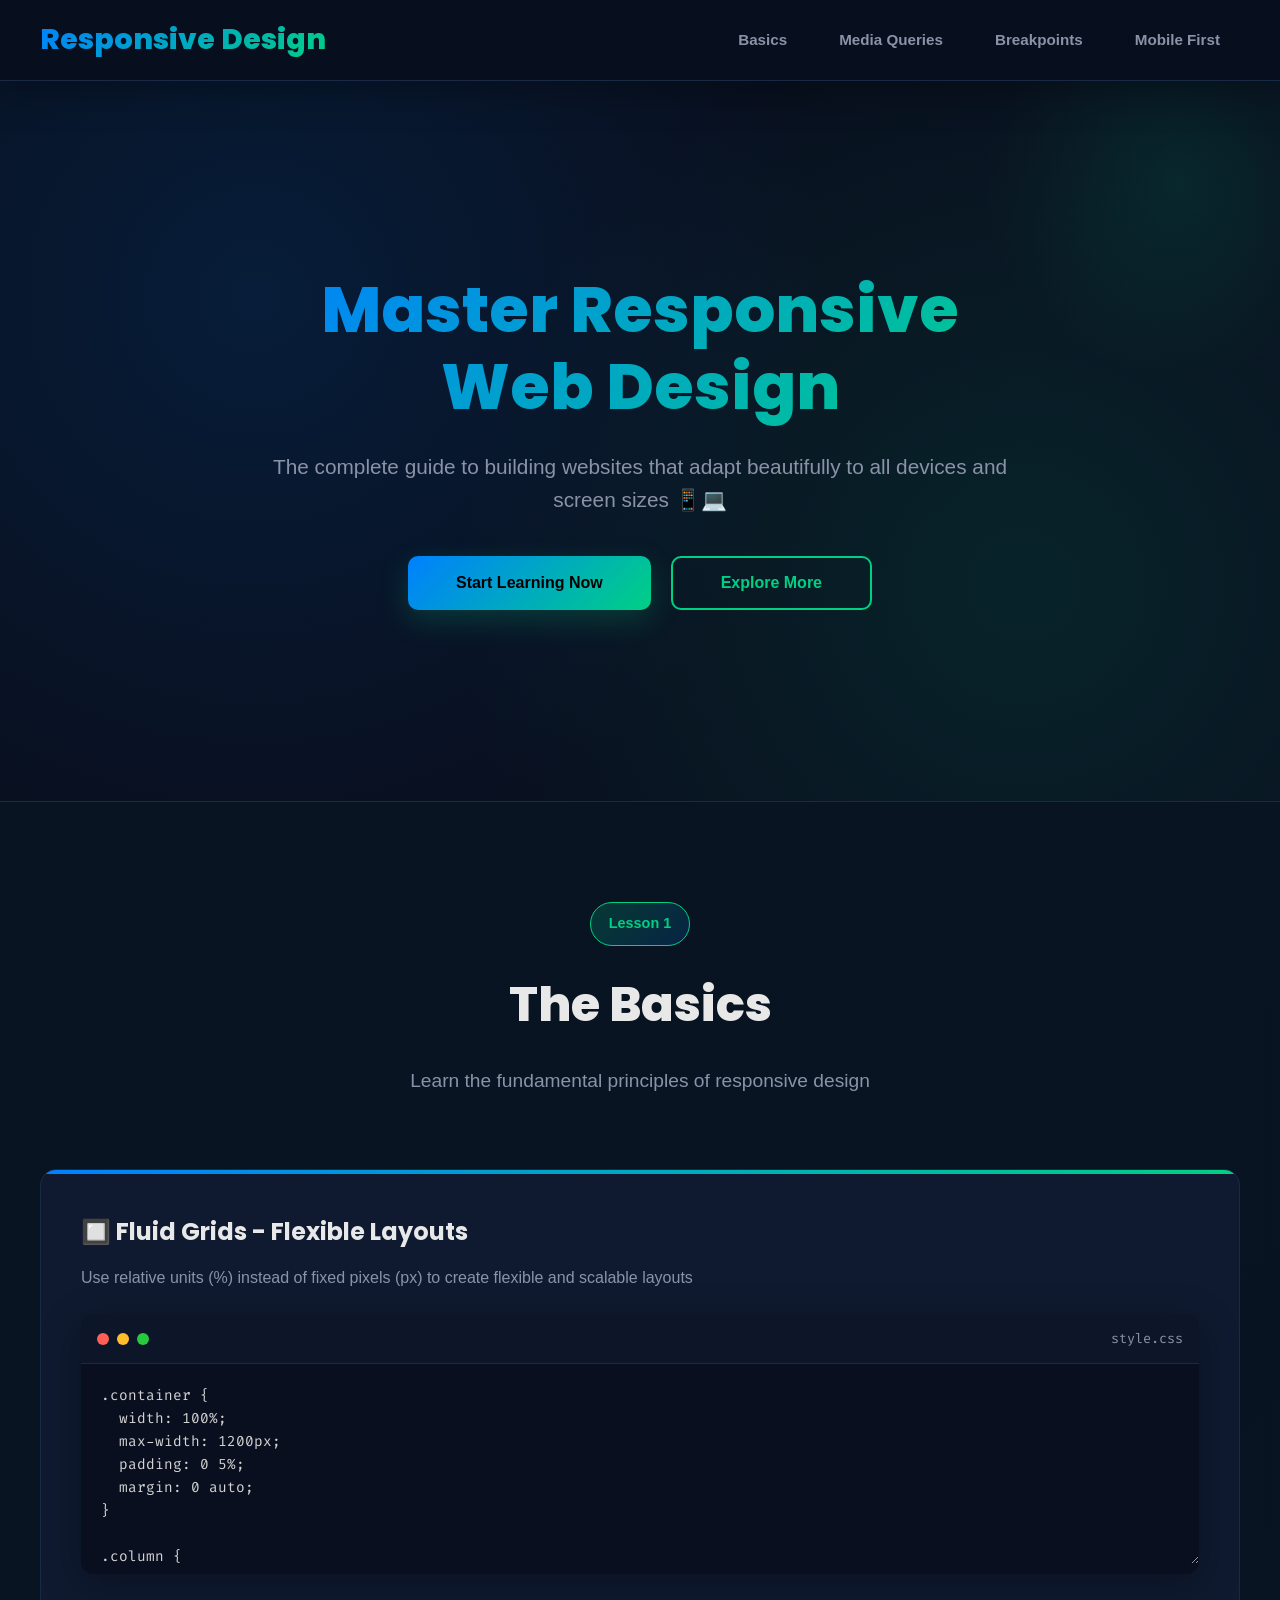
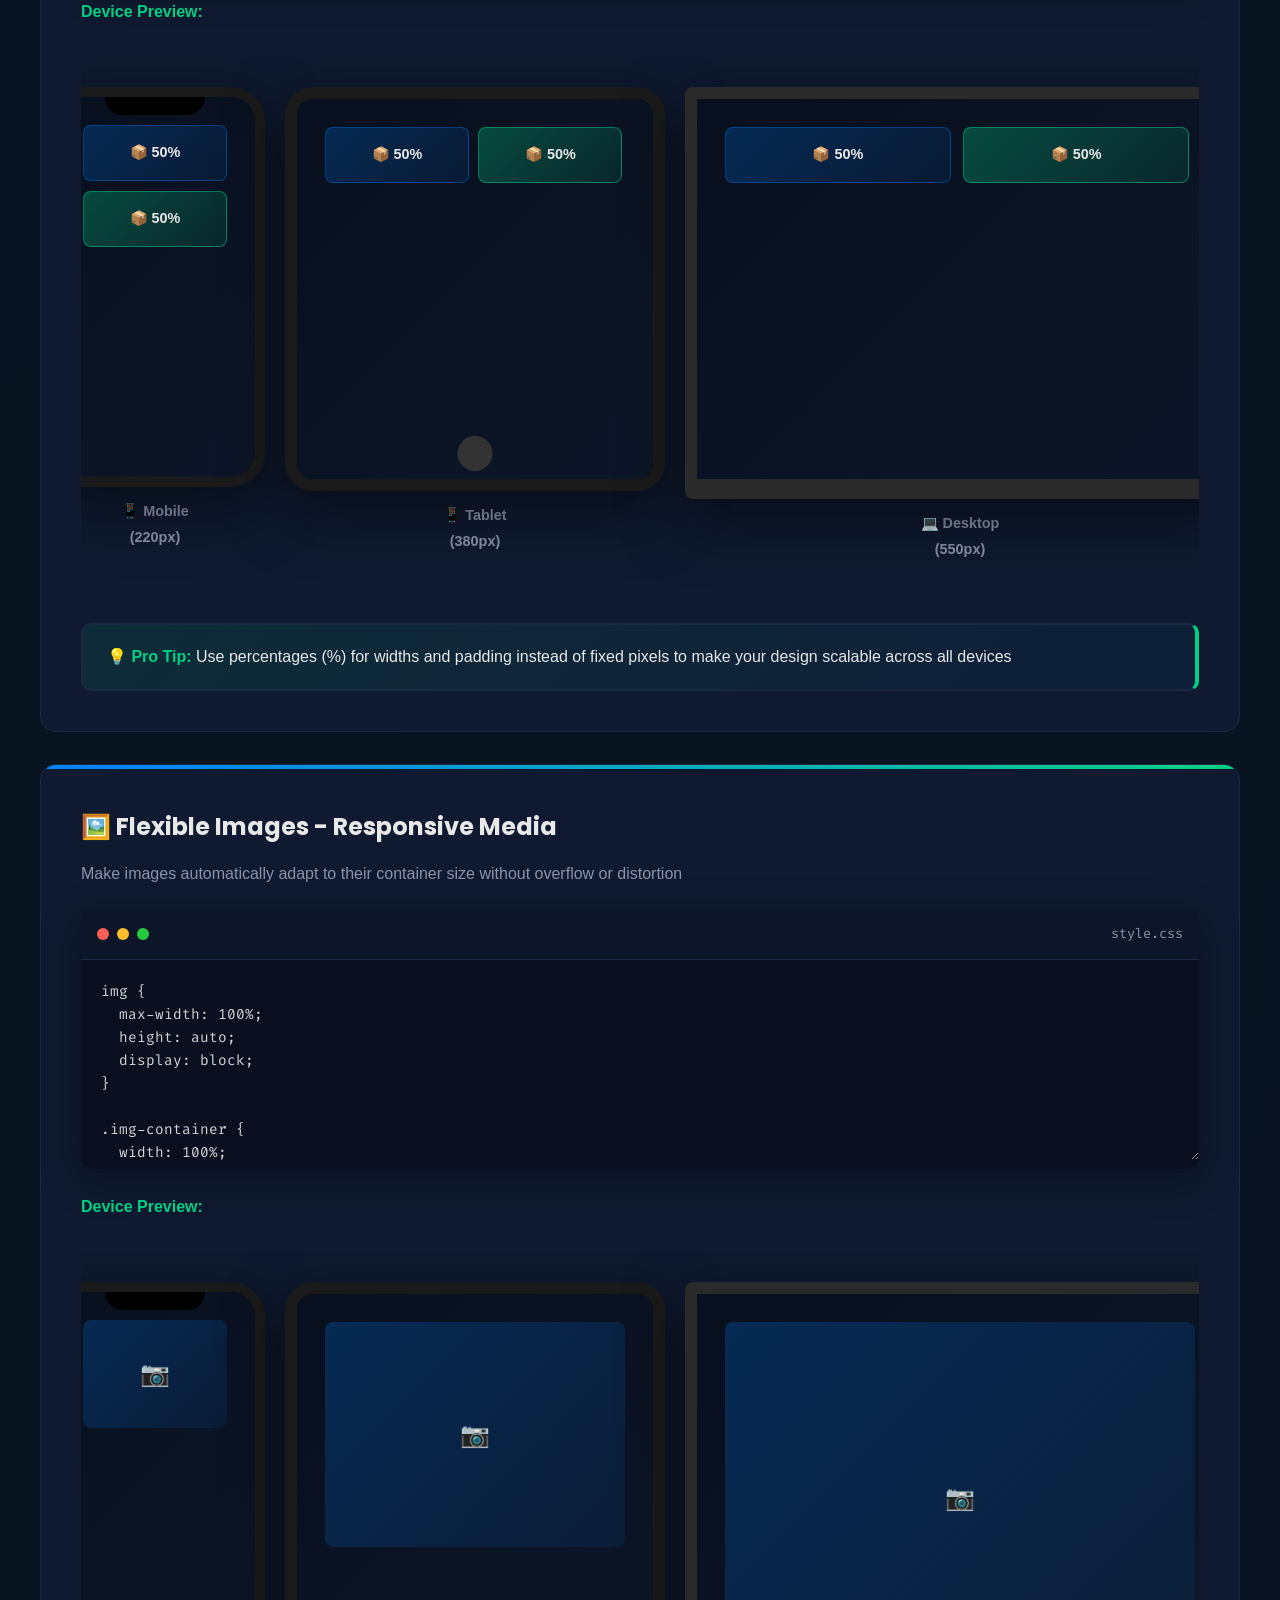
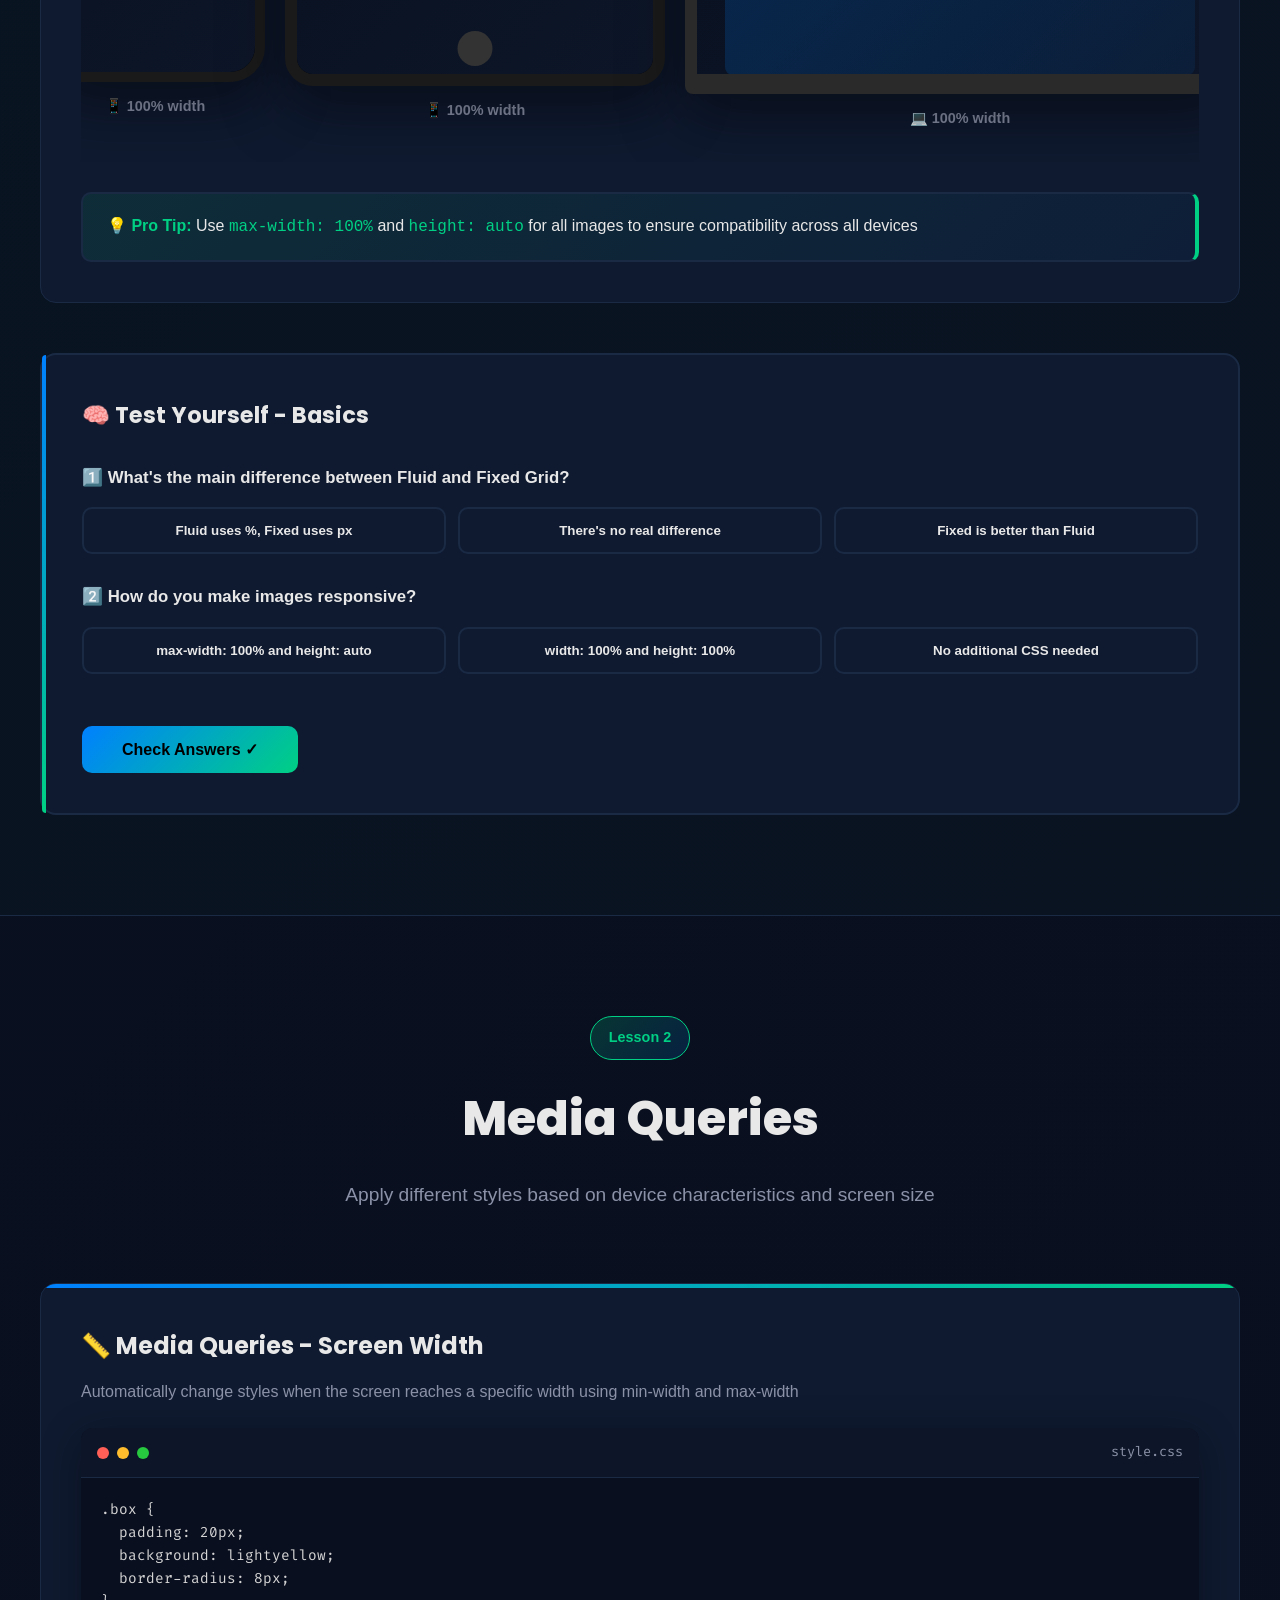
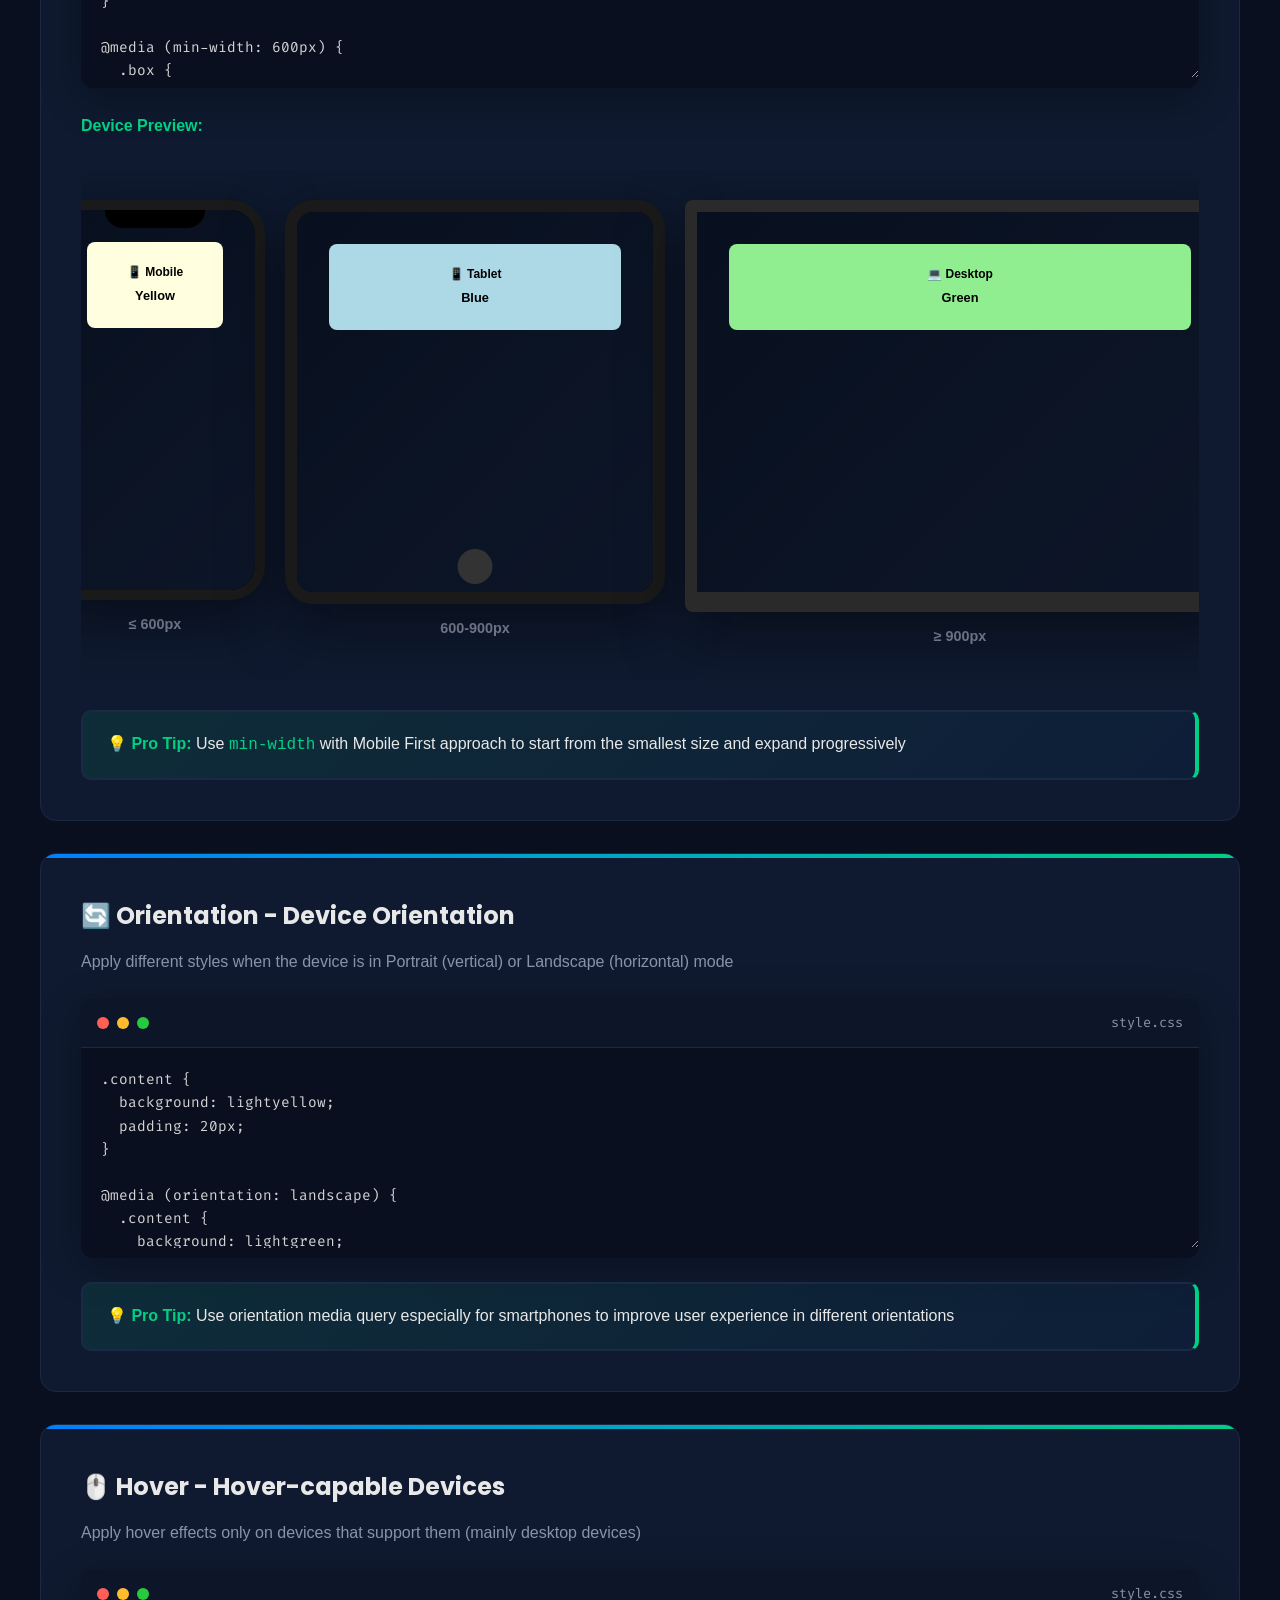
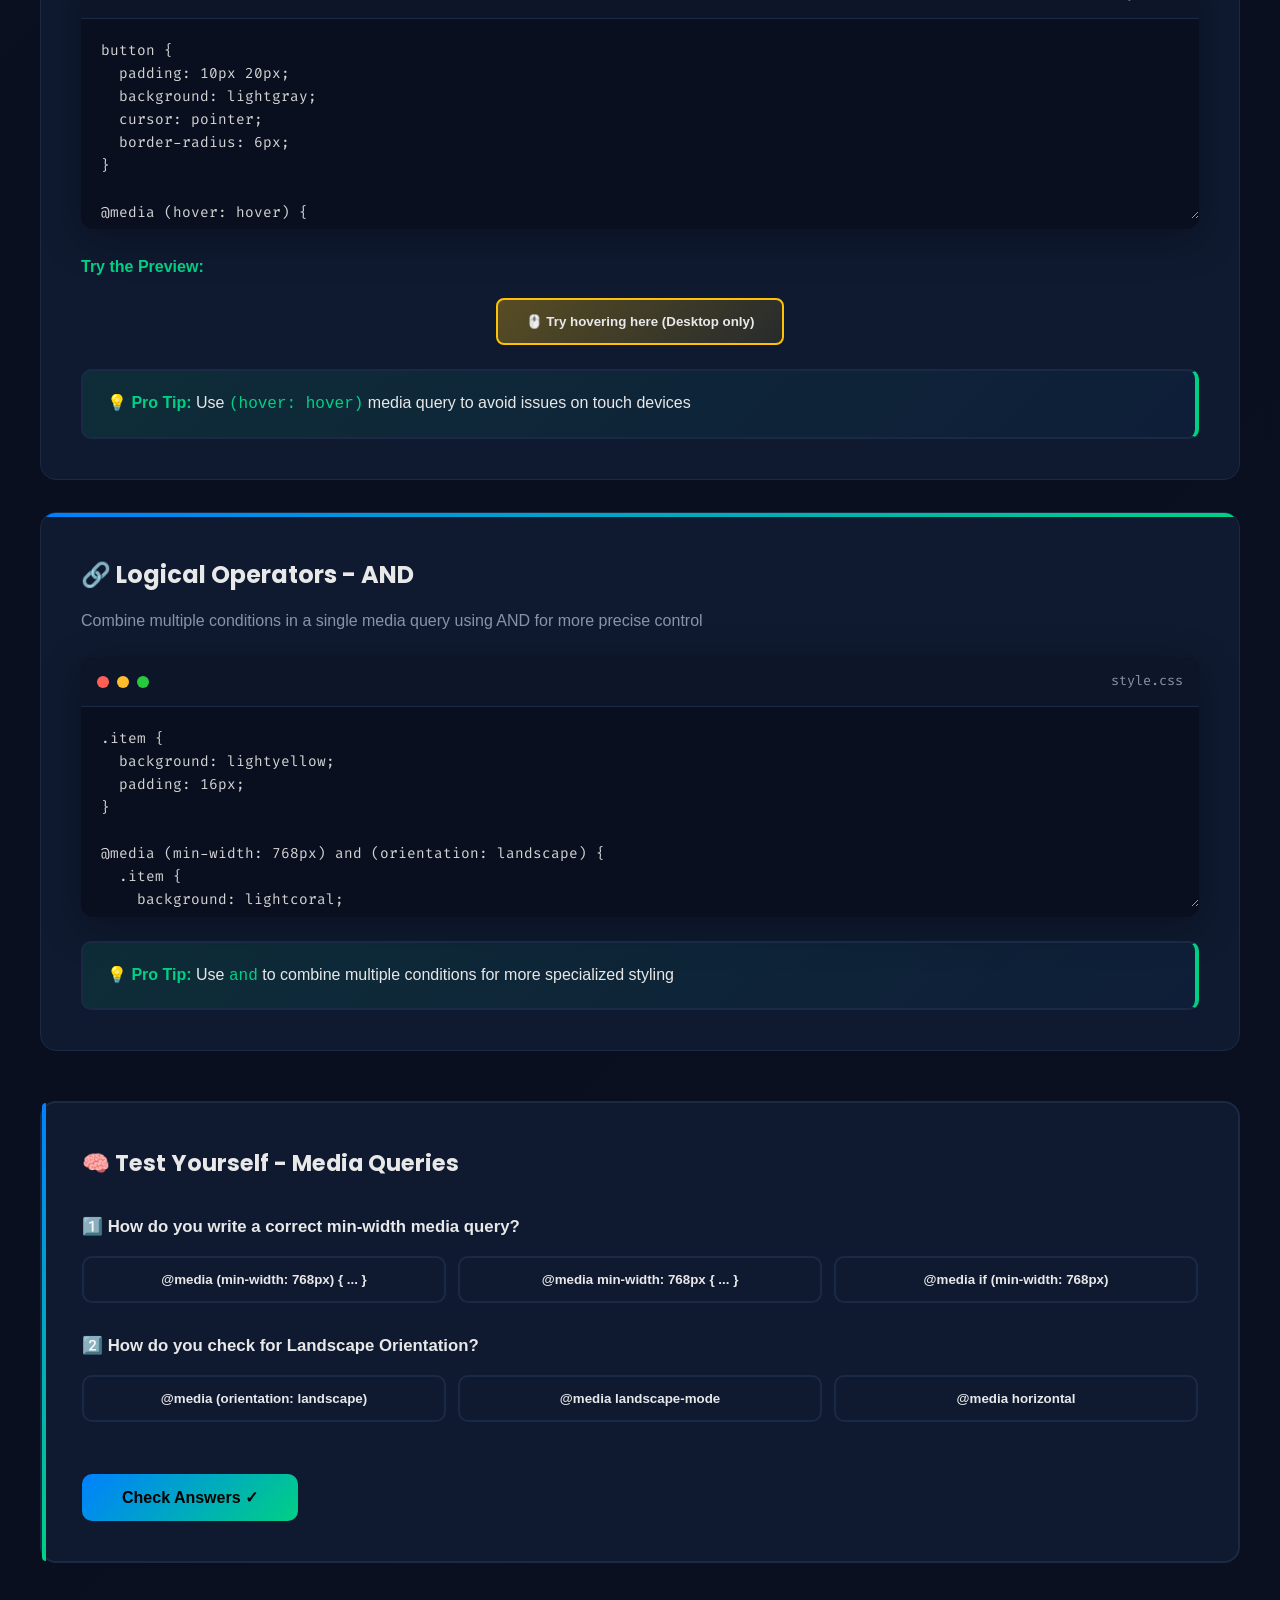
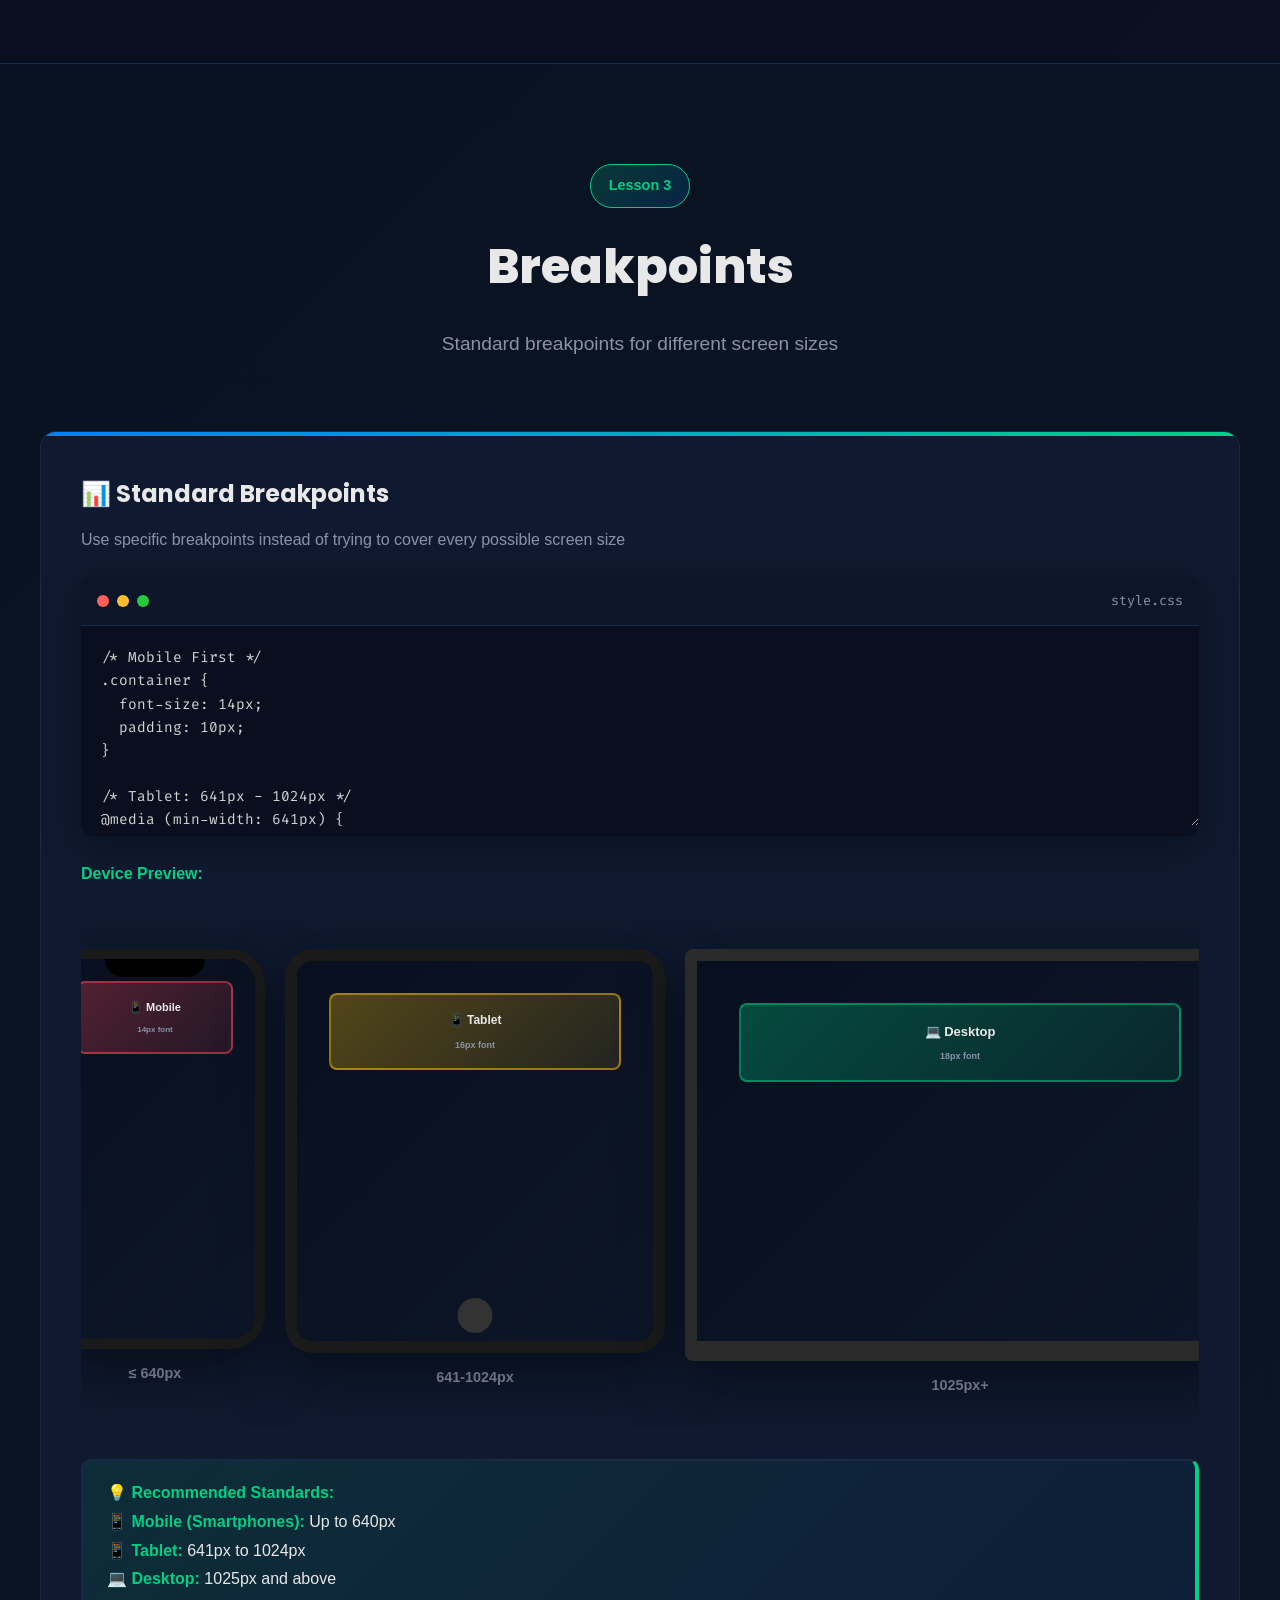
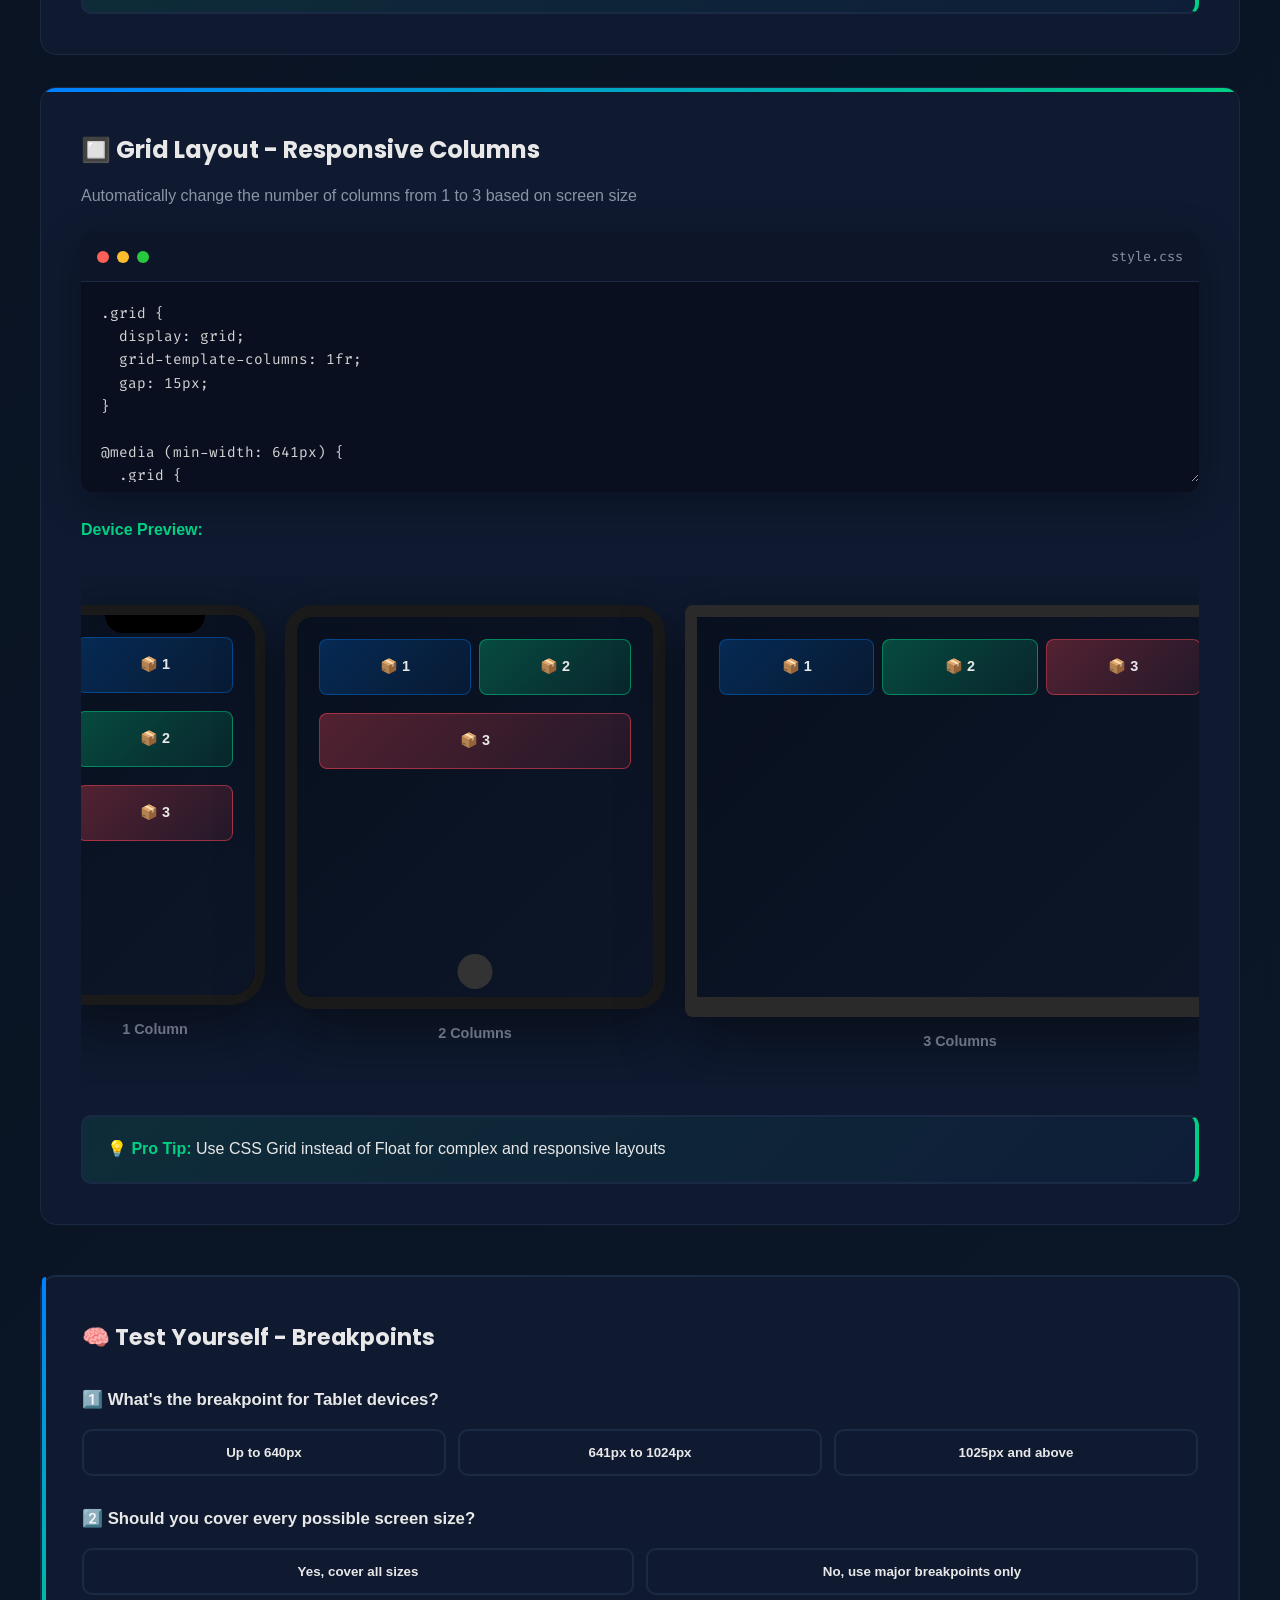
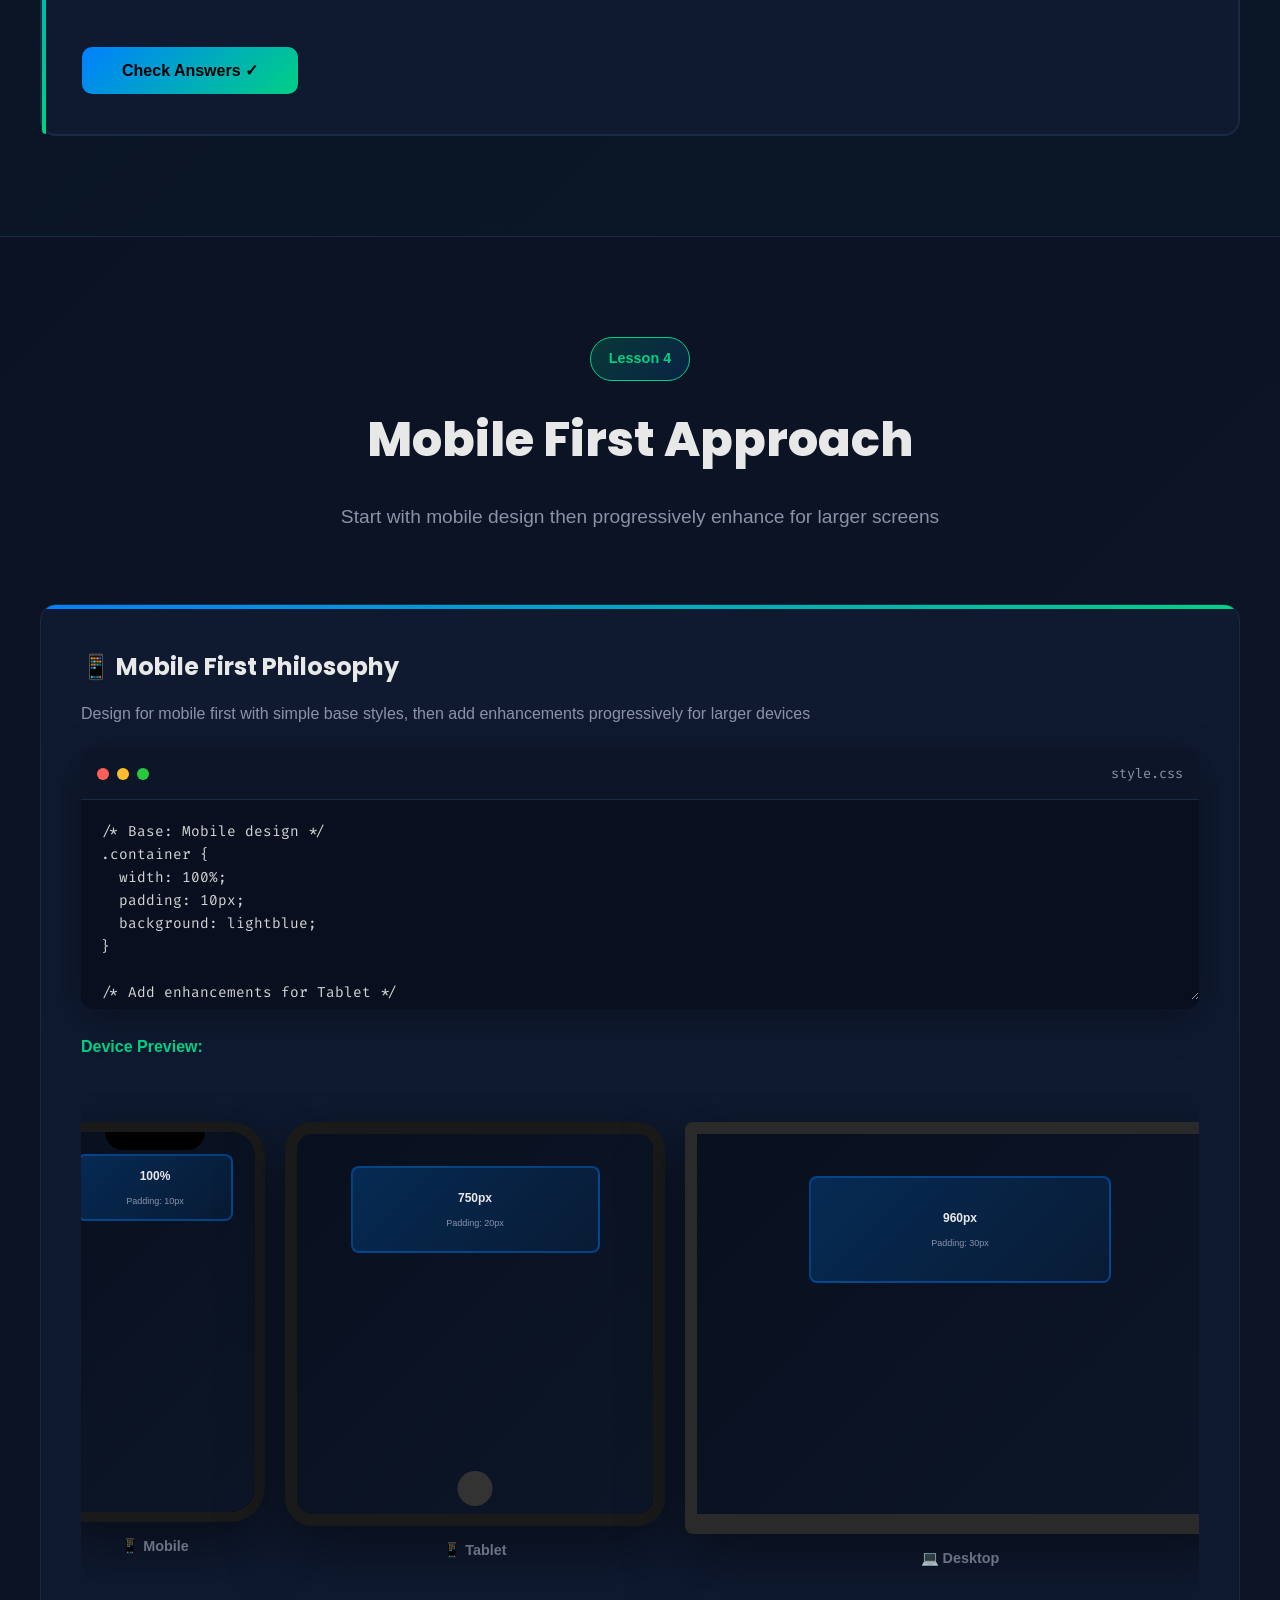
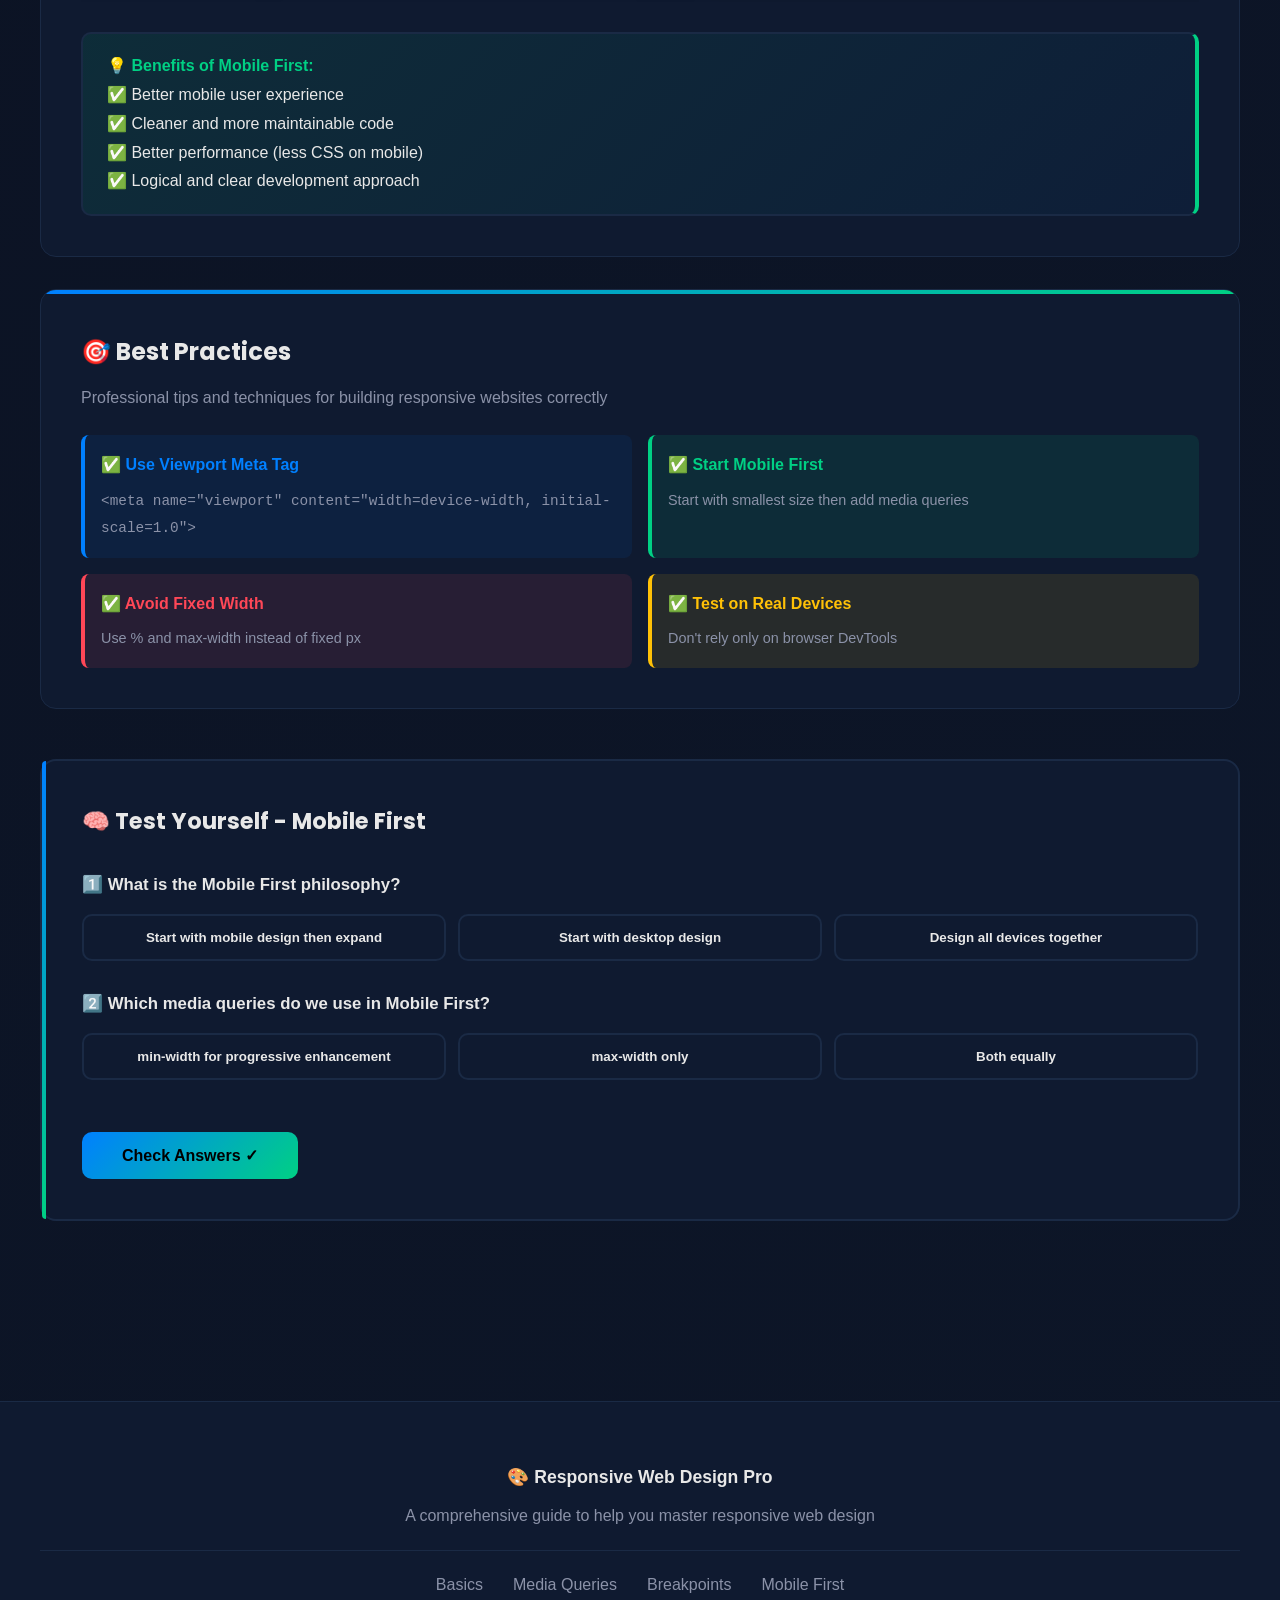
==== index.html @ 167fca8e "Update title and logo text in index.html" ====
<!DOCTYPE html>
<html lang="en">
<head>
    <meta charset="UTF-8">
    <meta name="viewport" content="width=device-width, initial-scale=1.0">
    <title>Responsive Web Design Pro</title>
    <link rel="preconnect" href="https://fonts.googleapis.com">
    <link rel="preconnect" href="https://fonts.gstatic.com" crossorigin>
    <link href="https://fonts.googleapis.com/css2?family=Inter:wght@300;400;600;700;800&family=Fira+Code:wght@400;500;600;700&family=Poppins:wght@400;600;700;800&display=swap" rel="stylesheet">
    <link rel="stylesheet" href="style.css">
</head>
<body>
    <div id="progressBar"></div>

    <!-- Navigation -->
    <nav class="main-nav">
        <div class="nav-container">
            <div class="nav-logo">Responsive Design</div>
            <ul class="nav-links">
                <li><a href="#section1" class="nav-link">Basics</a></li>
                <li><a href="#section2" class="nav-link">Media Queries</a></li>
                <li><a href="#section3" class="nav-link">Breakpoints</a></li>
                <li><a href="#section4" class="nav-link">Mobile First</a></li>
            </ul>
        </div>
    </nav>

    <!-- Hero Section -->
    <section class="hero">
        <div class="hero-content">
            <h1>Master Responsive Web Design</h1>
            <p class="hero-subtitle">The complete guide to building websites that adapt beautifully to all devices and screen sizes 📱💻</p>
            <div class="hero-buttons">
                <button class="btn-primary" onclick="document.getElementById('section1').scrollIntoView({behavior: 'smooth'})">Start Learning Now</button>
                <button class="btn-secondary" onclick="document.getElementById('section2').scrollIntoView({behavior: 'smooth'})">Explore More</button>
            </div>
        </div>
    </section>

    <!-- Section 1: Basics -->
    <section class="section" id="section1">
        <div class="container">
            <div class="section-header">
                <div class="section-number">Lesson 1</div>
                <h2>The Basics</h2>
                <p class="section-subtitle">Learn the fundamental principles of responsive design</p>
            </div>

            <!-- Fluid Grids -->
            <div class="card">
                <h3>🔲 Fluid Grids - Flexible Layouts</h3>
                <p class="card-desc">Use relative units (%) instead of fixed pixels (px) to create flexible and scalable layouts</p>
                
                <div class="code-editor-wrapper">
                    <div class="editor-header">
                        <div class="editor-dots">
                            <div class="dot red"></div>
                            <div class="dot yellow"></div>
                            <div class="dot green"></div>
                        </div>
                        <span class="editor-filename">style.css</span>
                    </div>
                    <textarea spellcheck="false">.container {
  width: 100%;
  max-width: 1200px;
  padding: 0 5%;
  margin: 0 auto;
}

.column {
  width: 50%;
  float: left;
  padding: 10px;
}</textarea>
                </div>

                <h4 style="color: var(--accent); margin: 24px 0 16px; font-weight: 700;">Device Preview:</h4>
                <div class="devices-grid">
                    <div class="device-wrapper">
                        <div class="device mobile">
                            <div class="device-screen">
                                <div class="demo-content">
                                    <div class="demo-col col-1">📦 50%</div>
                                    <div class="demo-col col-2">📦 50%</div>
                                </div>
                            </div>
                        </div>
                        <div class="device-label">📱 Mobile<br>(220px)</div>
                    </div>
                    <div class="device-wrapper">
                        <div class="device tablet">
                            <div class="device-screen">
                                <div class="demo-content">
                                    <div class="demo-col col-1" style="width: 48%; display: inline-block; margin-right: 2%;">📦 50%</div>
                                    <div class="demo-col col-2" style="width: 48%; display: inline-block;">📦 50%</div>
                                </div>
                            </div>
                        </div>
                        <div class="device-label">📱 Tablet<br>(380px)</div>
                    </div>
                    <div class="device-wrapper">
                        <div class="device desktop">
                            <div class="device-screen">
                                <div class="demo-content">
                                    <div class="demo-col col-1" style="width: 48%; display: inline-block; margin-right: 2%;">📦 50%</div>
                                    <div class="demo-col col-2" style="width: 48%; display: inline-block;">📦 50%</div>
                                </div>
                            </div>
                        </div>
                        <div class="device-label">💻 Desktop<br>(550px)</div>
                    </div>
                </div>

                <div class="tip-box">
                    <strong>💡 Pro Tip:</strong> Use percentages (%) for widths and padding instead of fixed pixels to make your design scalable across all devices
                </div>
            </div>

            <!-- Flexible Images -->
            <div class="card">
                <h3>🖼️ Flexible Images - Responsive Media</h3>
                <p class="card-desc">Make images automatically adapt to their container size without overflow or distortion</p>
                
                <div class="code-editor-wrapper">
                    <div class="editor-header">
                        <div class="editor-dots">
                            <div class="dot red"></div>
                            <div class="dot yellow"></div>
                            <div class="dot green"></div>
                        </div>
                        <span class="editor-filename">style.css</span>
                    </div>
                    <textarea spellcheck="false">img {
  max-width: 100%;
  height: auto;
  display: block;
}

.img-container {
  width: 100%;
}</textarea>
                </div>

                <h4 style="color: var(--accent); margin: 24px 0 16px; font-weight: 700;">Device Preview:</h4>
                <div class="devices-grid">
                    <div class="device-wrapper">
                        <div class="device mobile">
                            <div class="device-screen">
                                <div class="demo-content">
                                    <div style="width: 100%; padding-top: 75%; background: linear-gradient(135deg, rgba(0, 102, 204, 0.3), rgba(0, 102, 204, 0.1)); border-radius: 8px; position: relative;">
                                        <div style="position: absolute; top: 50%; left: 50%; transform: translate(-50%, -50%); font-size: 1.5rem;">📷</div>
                                    </div>
                                </div>
                            </div>
                        </div>
                        <div class="device-label">📱 100% width</div>
                    </div>
                    <div class="device-wrapper">
                        <div class="device tablet">
                            <div class="device-screen">
                                <div class="demo-content">
                                    <div style="width: 100%; padding-top: 75%; background: linear-gradient(135deg, rgba(0, 102, 204, 0.3), rgba(0, 102, 204, 0.1)); border-radius: 8px; position: relative;">
                                        <div style="position: absolute; top: 50%; left: 50%; transform: translate(-50%, -50%); font-size: 1.5rem;">📷</div>
                                    </div>
                                </div>
                            </div>
                        </div>
                        <div class="device-label">📱 100% width</div>
                    </div>
                    <div class="device-wrapper">
                        <div class="device desktop">
                            <div class="device-screen">
                                <div class="demo-content">
                                    <div style="width: 100%; padding-top: 75%; background: linear-gradient(135deg, rgba(0, 102, 204, 0.3), rgba(0, 102, 204, 0.1)); border-radius: 8px; position: relative;">
                                        <div style="position: absolute; top: 50%; left: 50%; transform: translate(-50%, -50%); font-size: 1.5rem;">📷</div>
                                    </div>
                                </div>
                            </div>
                        </div>
                        <div class="device-label">💻 100% width</div>
                    </div>
                </div>

                <div class="tip-box">
                    <strong>💡 Pro Tip:</strong> Use <code style="color: var(--accent);">max-width: 100%</code> and <code style="color: var(--accent);">height: auto</code> for all images to ensure compatibility across all devices
                </div>
            </div>

            <!-- Quiz 1 -->
            <div class="quiz-box">
                <h3 class="quiz-title">🧠 Test Yourself - Basics</h3>

                <div class="quiz-question">
                    <div class="quiz-q">1️⃣ What's the main difference between Fluid and Fixed Grid?</div>
                    <div class="quiz-options">
                        <button class="quiz-option" data-answer="1">Fluid uses %, Fixed uses px</button>
                        <button class="quiz-option" data-answer="0">There's no real difference</button>
                        <button class="quiz-option" data-answer="0">Fixed is better than Fluid</button>
                    </div>
                    <div class="quiz-feedback"></div>
                </div>

                <div class="quiz-question">
                    <div class="quiz-q">2️⃣ How do you make images responsive?</div>
                    <div class="quiz-options">
                        <button class="quiz-option" data-answer="1">max-width: 100% and height: auto</button>
                        <button class="quiz-option" data-answer="0">width: 100% and height: 100%</button>
                        <button class="quiz-option" data-answer="0">No additional CSS needed</button>
                    </div>
                    <div class="quiz-feedback"></div>
                </div>

                <button class="btn-check" onclick="checkSection(1)">Check Answers ✓</button>
                <div class="quiz-score" id="score-1" style="display:none;"></div>
            </div>
        </div>
    </section>

    <!-- Section 2: Media Queries -->
    <section class="section" id="section2">
        <div class="container">
            <div class="section-header">
                <div class="section-number">Lesson 2</div>
                <h2>Media Queries</h2>
                <p class="section-subtitle">Apply different styles based on device characteristics and screen size</p>
            </div>

            <!-- Viewport Width -->
            <div class="card">
                <h3>📏 Media Queries - Screen Width</h3>
                <p class="card-desc">Automatically change styles when the screen reaches a specific width using min-width and max-width</p>
                
                <div class="code-editor-wrapper">
                    <div class="editor-header">
                        <div class="editor-dots">
                            <div class="dot red"></div>
                            <div class="dot yellow"></div>
                            <div class="dot green"></div>
                        </div>
                        <span class="editor-filename">style.css</span>
                    </div>
                    <textarea spellcheck="false">.box {
  padding: 20px;
  background: lightyellow;
  border-radius: 8px;
}

@media (min-width: 600px) {
  .box {
    background: lightblue;
  }
}

@media (min-width: 900px) {
  .box {
    background: lightgreen;
  }
}</textarea>
                </div>

                <h4 style="color: var(--accent); margin: 24px 0 16px; font-weight: 700;">Device Preview:</h4>
                <div class="devices-grid">
                    <div class="device-wrapper">
                        <div class="device mobile">
                            <div class="device-screen">
                                <div class="demo-content" style="padding: 20px; text-align: center;">
                                    <div style="padding: 20px; background: lightyellow; border-radius: 8px; color: #000; font-weight: 700;">
                                        📱 Mobile<br><span style="font-size: 0.8rem;">Yellow</span>
                                    </div>
                                </div>
                            </div>
                        </div>
                        <div class="device-label">≤ 600px</div>
                    </div>
                    <div class="device-wrapper">
                        <div class="device tablet">
                            <div class="device-screen">
                                <div class="demo-content" style="padding: 20px; text-align: center;">
                                    <div style="padding: 20px; background: lightblue; border-radius: 8px; color: #000; font-weight: 700;">
                                        📱 Tablet<br><span style="font-size: 0.8rem;">Blue</span>
                                    </div>
                                </div>
                            </div>
                        </div>
                        <div class="device-label">600-900px</div>
                    </div>
                    <div class="device-wrapper">
                        <div class="device desktop">
                            <div class="device-screen">
                                <div class="demo-content" style="padding: 20px; text-align: center;">
                                    <div style="padding: 20px; background: lightgreen; border-radius: 8px; color: #000; font-weight: 700;">
                                        💻 Desktop<br><span style="font-size: 0.8rem;">Green</span>
                                    </div>
                                </div>
                            </div>
                        </div>
                        <div class="device-label">≥ 900px</div>
                    </div>
                </div>

                <div class="tip-box">
                    <strong>💡 Pro Tip:</strong> Use <code style="color: var(--accent);">min-width</code> with Mobile First approach to start from the smallest size and expand progressively
                </div>
            </div>

            <!-- Orientation -->
            <div class="card">
                <h3>🔄 Orientation - Device Orientation</h3>
                <p class="card-desc">Apply different styles when the device is in Portrait (vertical) or Landscape (horizontal) mode</p>
                
                <div class="code-editor-wrapper">
                    <div class="editor-header">
                        <div class="editor-dots">
                            <div class="dot red"></div>
                            <div class="dot yellow"></div>
                            <div class="dot green"></div>
                        </div>
                        <span class="editor-filename">style.css</span>
                    </div>
                    <textarea spellcheck="false">.content {
  background: lightyellow;
  padding: 20px;
}

@media (orientation: landscape) {
  .content {
    background: lightgreen;
  }
}</textarea>
                </div>

                <div class="tip-box" style="margin-top: 24px;">
                    <strong>💡 Pro Tip:</strong> Use orientation media query especially for smartphones to improve user experience in different orientations
                </div>
            </div>

            <!-- Hover Support -->
            <div class="card">
                <h3>🖱️ Hover - Hover-capable Devices</h3>
                <p class="card-desc">Apply hover effects only on devices that support them (mainly desktop devices)</p>
                
                <div class="code-editor-wrapper">
                    <div class="editor-header">
                        <div class="editor-dots">
                            <div class="dot red"></div>
                            <div class="dot yellow"></div>
                            <div class="dot green"></div>
                        </div>
                        <span class="editor-filename">style.css</span>
                    </div>
                    <textarea spellcheck="false">button {
  padding: 10px 20px;
  background: lightgray;
  cursor: pointer;
  border-radius: 6px;
}

@media (hover: hover) {
  button:hover {
    background: yellow;
    transform: scale(1.05);
  }
}</textarea>
                </div>

                <h4 style="color: var(--accent); margin: 24px 0 16px; font-weight: 700;">Try the Preview:</h4>
                <div style="text-align: center;">
                    <button style="padding: 14px 28px; background: linear-gradient(135deg, rgba(255, 193, 7, 0.3), rgba(255, 193, 7, 0.1)); color: var(--text); border: 2px solid var(--warning); cursor: pointer; transition: all 0.3s; font-weight: 700; border-radius: 8px;" onmouseover="this.style.background='rgba(255, 193, 7, 0.5)'; this.style.transform='scale(1.05)'" onmouseout="this.style.background='rgba(255, 193, 7, 0.3)'; this.style.transform='scale(1)'">
                        🖱️ Try hovering here (Desktop only)
                    </button>
                </div>

                <div class="tip-box" style="margin-top: 24px;">
                    <strong>💡 Pro Tip:</strong> Use <code style="color: var(--accent);">(hover: hover)</code> media query to avoid issues on touch devices
                </div>
            </div>

            <!-- Logical Operators -->
            <div class="card">
                <h3>🔗 Logical Operators - AND</h3>
                <p class="card-desc">Combine multiple conditions in a single media query using AND for more precise control</p>
                
                <div class="code-editor-wrapper">
                    <div class="editor-header">
                        <div class="editor-dots">
                            <div class="dot red"></div>
                            <div class="dot yellow"></div>
                            <div class="dot green"></div>
                        </div>
                        <span class="editor-filename">style.css</span>
                    </div>
                    <textarea spellcheck="false">.item {
  background: lightyellow;
  padding: 16px;
}

@media (min-width: 768px) and (orientation: landscape) {
  .item {
    background: lightcoral;
    padding: 24px;
  }
}</textarea>
                </div>

                <div class="tip-box" style="margin-top: 24px;">
                    <strong>💡 Pro Tip:</strong> Use <code style="color: var(--accent);">and</code> to combine multiple conditions for more specialized styling
                </div>
            </div>

            <!-- Quiz 2 -->
            <div class="quiz-box">
                <h3 class="quiz-title">🧠 Test Yourself - Media Queries</h3>

                <div class="quiz-question">
                    <div class="quiz-q">1️⃣ How do you write a correct min-width media query?</div>
                    <div class="quiz-options">
                        <button class="quiz-option" data-answer="1">@media (min-width: 768px) { ... }</button>
                        <button class="quiz-option" data-answer="0">@media min-width: 768px { ... }</button>
                        <button class="quiz-option" data-answer="0">@media if (min-width: 768px)</button>
                    </div>
                    <div class="quiz-feedback"></div>
                </div>

                <div class="quiz-question">
                    <div class="quiz-q">2️⃣ How do you check for Landscape Orientation?</div>
                    <div class="quiz-options">
                        <button class="quiz-option" data-answer="1">@media (orientation: landscape)</button>
                        <button class="quiz-option" data-answer="0">@media landscape-mode</button>
                        <button class="quiz-option" data-answer="0">@media horizontal</button>
                    </div>
                    <div class="quiz-feedback"></div>
                </div>

                <button class="btn-check" onclick="checkSection(2)">Check Answers ✓</button>
                <div class="quiz-score" id="score-2" style="display:none;"></div>
            </div>
        </div>
    </section>

    <!-- Section 3: Breakpoints -->
    <section class="section" id="section3">
        <div class="container">
            <div class="section-header">
                <div class="section-number">Lesson 3</div>
                <h2>Breakpoints</h2>
                <p class="section-subtitle">Standard breakpoints for different screen sizes</p>
            </div>

            <!-- Breakpoints Card -->
            <div class="card">
                <h3>📊 Standard Breakpoints</h3>
                <p class="card-desc">Use specific breakpoints instead of trying to cover every possible screen size</p>
                
                <div class="code-editor-wrapper">
                    <div class="editor-header">
                        <div class="editor-dots">
                            <div class="dot red"></div>
                            <div class="dot yellow"></div>
                            <div class="dot green"></div>
                        </div>
                        <span class="editor-filename">style.css</span>
                    </div>
                    <textarea spellcheck="false">/* Mobile First */
.container {
  font-size: 14px;
  padding: 10px;
}

/* Tablet: 641px - 1024px */
@media (min-width: 641px) {
  .container {
    font-size: 16px;
    padding: 20px;
  }
}

/* Desktop: 1025px+ */
@media (min-width: 1025px) {
  .container {
    font-size: 18px;
    padding: 30px;
  }
}</textarea>
                </div>

                <h4 style="color: var(--accent); margin: 24px 0 16px; font-weight: 700;">Device Preview:</h4>
                <div class="devices-grid">
                    <div class="device-wrapper">
                        <div class="device mobile">
                            <div class="device-screen">
                                <div style="padding: 10px;">
                                    <div style="background: linear-gradient(135deg, rgba(255,71,87,0.3), rgba(255,71,87,0.1)); padding: 15px; border-radius: 8px; text-align: center; font-weight: 700; border: 2px solid rgba(255,71,87,0.5);">
                                        <p style="font-size: 11px;">📱 Mobile</p>
                                        <p style="font-size: 8px; margin-top: 5px; color: var(--text-muted);">14px font</p>
                                    </div>
                                </div>
                            </div>
                        </div>
                        <div class="device-label">≤ 640px</div>
                    </div>
                    <div class="device-wrapper">
                        <div class="device tablet">
                            <div class="device-screen">
                                <div style="padding: 20px;">
                                    <div style="background: linear-gradient(135deg, rgba(255,193,7,0.3), rgba(255,193,7,0.1)); padding: 15px; border-radius: 8px; text-align: center; font-weight: 700; border: 2px solid rgba(255,193,7,0.5);">
                                        <p style="font-size: 12px;">📱 Tablet</p>
                                        <p style="font-size: 9px; margin-top: 5px; color: var(--text-muted);">16px font</p>
                                    </div>
                                </div>
                            </div>
                        </div>
                        <div class="device-label">641-1024px</div>
                    </div>
                    <div class="device-wrapper">
                        <div class="device desktop">
                            <div class="device-screen">
                                <div style="padding: 30px;">
                                    <div style="background: linear-gradient(135deg, rgba(0,208,132,0.3), rgba(0,208,132,0.1)); padding: 15px; border-radius: 8px; text-align: center; font-weight: 700; border: 2px solid rgba(0,208,132,0.5);">
                                        <p style="font-size: 13px;">💻 Desktop</p>
                                        <p style="font-size: 9px; margin-top: 5px; color: var(--text-muted);">18px font</p>
                                    </div>
                                </div>
                            </div>
                        </div>
                        <div class="device-label">1025px+</div>
                    </div>
                </div>

                <div class="tip-box">
                    <strong>💡 Recommended Standards:</strong><br>
                    📱 <strong>Mobile (Smartphones):</strong> Up to 640px<br>
                    📱 <strong>Tablet:</strong> 641px to 1024px<br>
                    💻 <strong>Desktop:</strong> 1025px and above
                </div>
            </div>

            <!-- Grid Layout -->
            <div class="card">
                <h3>🔲 Grid Layout - Responsive Columns</h3>
                <p class="card-desc">Automatically change the number of columns from 1 to 3 based on screen size</p>
                
                <div class="code-editor-wrapper">
                    <div class="editor-header">
                        <div class="editor-dots">
                            <div class="dot red"></div>
                            <div class="dot yellow"></div>
                            <div class="dot green"></div>
                        </div>
                        <span class="editor-filename">style.css</span>
                    </div>
                    <textarea spellcheck="false">.grid {
  display: grid;
  grid-template-columns: 1fr;
  gap: 15px;
}

@media (min-width: 641px) {
  .grid {
    grid-template-columns: 1fr 1fr;
  }
}

@media (min-width: 1025px) {
  .grid {
    grid-template-columns: 1fr 1fr 1fr;
  }
}</textarea>
                </div>

                <h4 style="color: var(--accent); margin: 24px 0 16px; font-weight: 700;">Device Preview:</h4>
                <div class="devices-grid">
                    <div class="device-wrapper">
                        <div class="device mobile">
                            <div class="device-screen">
                                <div style="display: grid; grid-template-columns: 1fr; gap: 8px; padding: 10px;">
                                    <div class="demo-col col-1">📦 1</div>
                                    <div class="demo-col col-2">📦 2</div>
                                    <div class="demo-col col-3">📦 3</div>
                                </div>
                            </div>
                        </div>
                        <div class="device-label">1 Column</div>
                    </div>
                    <div class="device-wrapper">
                        <div class="device tablet">
                            <div class="device-screen">
                                <div style="display: grid; grid-template-columns: 1fr 1fr; gap: 8px; padding: 10px;">
                                    <div class="demo-col col-1">📦 1</div>
                                    <div class="demo-col col-2">📦 2</div>
                                    <div class="demo-col col-3" style="grid-column: 1/-1;">📦 3</div>
                                </div>
                            </div>
                        </div>
                        <div class="device-label">2 Columns</div>
                    </div>
                    <div class="device-wrapper">
                        <div class="device desktop">
                            <div class="device-screen">
                                <div style="display: grid; grid-template-columns: 1fr 1fr 1fr; gap: 8px; padding: 10px;">
                                    <div class="demo-col col-1">📦 1</div>
                                    <div class="demo-col col-2">📦 2</div>
                                    <div class="demo-col col-3">📦 3</div>
                                </div>
                            </div>
                        </div>
                        <div class="device-label">3 Columns</div>
                    </div>
                </div>

                <div class="tip-box">
                    <strong>💡 Pro Tip:</strong> Use CSS Grid instead of Float for complex and responsive layouts
                </div>
            </div>

            <!-- Quiz 3 -->
            <div class="quiz-box">
                <h3 class="quiz-title">🧠 Test Yourself - Breakpoints</h3>

                <div class="quiz-question">
                    <div class="quiz-q">1️⃣ What's the breakpoint for Tablet devices?</div>
                    <div class="quiz-options">
                        <button class="quiz-option" data-answer="0">Up to 640px</button>
                        <button class="quiz-option" data-answer="1">641px to 1024px</button>
                        <button class="quiz-option" data-answer="0">1025px and above</button>
                    </div>
                    <div class="quiz-feedback"></div>
                </div>

                <div class="quiz-question">
                    <div class="quiz-q">2️⃣ Should you cover every possible screen size?</div>
                    <div class="quiz-options">
                        <button class="quiz-option" data-answer="0">Yes, cover all sizes</button>
                        <button class="quiz-option" data-answer="1">No, use major breakpoints only</button>
                    </div>
                    <div class="quiz-feedback"></div>
                </div>

                <button class="btn-check" onclick="checkSection(3)">Check Answers ✓</button>
                <div class="quiz-score" id="score-3" style="display:none;"></div>
            </div>
        </div>
    </section>

    <!-- Section 4: Mobile First -->
    <section class="section" id="section4">
        <div class="container">
            <div class="section-header">
                <div class="section-number">Lesson 4</div>
                <h2>Mobile First Approach</h2>
                <p class="section-subtitle">Start with mobile design then progressively enhance for larger screens</p>
            </div>

            <!-- Mobile First Card -->
            <div class="card">
                <h3>📱 Mobile First Philosophy</h3>
                <p class="card-desc">Design for mobile first with simple base styles, then add enhancements progressively for larger devices</p>
                
                <div class="code-editor-wrapper">
                    <div class="editor-header">
                        <div class="editor-dots">
                            <div class="dot red"></div>
                            <div class="dot yellow"></div>
                            <div class="dot green"></div>
                        </div>
                        <span class="editor-filename">style.css</span>
                    </div>
                    <textarea spellcheck="false">/* Base: Mobile design */
.container {
  width: 100%;
  padding: 10px;
  background: lightblue;
}

/* Add enhancements for Tablet */
@media (min-width: 768px) {
  .container {
    width: 750px;
    margin: 0 auto;
    padding: 20px;
  }
}

/* More enhancements for Desktop */
@media (min-width: 1024px) {
  .container {
    width: 960px;
    padding: 30px;
  }
}</textarea>
                </div>

                <h4 style="color: var(--accent); margin: 24px 0 16px; font-weight: 700;">Device Preview:</h4>
                <div class="devices-grid">
                    <div class="device-wrapper">
                        <div class="device mobile">
                            <div class="device-screen">
                                <div style="background: linear-gradient(135deg, rgba(0,102,204,0.3), rgba(0,102,204,0.1)); padding: 10px; margin: 10px; border-radius: 8px; text-align: center; border: 2px solid rgba(0,102,204,0.5);">
                                    <p style="font-weight: 700;">100%</p>
                                    <p style="font-size: 9px; margin-top: 5px; color: var(--text-muted);">Padding: 10px</p>
                                </div>
                            </div>
                        </div>
                        <div class="device-label">📱 Mobile</div>
                    </div>
                    <div class="device-wrapper">
                        <div class="device tablet">
                            <div class="device-screen">
                                <div style="background: linear-gradient(135deg, rgba(0,102,204,0.3), rgba(0,102,204,0.1)); width: 75%; margin: 20px auto; padding: 20px; border-radius: 8px; text-align: center; border: 2px solid rgba(0,102,204,0.5);">
                                    <p style="font-weight: 700;">750px</p>
                                    <p style="font-size: 9px; margin-top: 5px; color: var(--text-muted);">Padding: 20px</p>
                                </div>
                            </div>
                        </div>
                        <div class="device-label">📱 Tablet</div>
                    </div>
                    <div class="device-wrapper">
                        <div class="device desktop">
                            <div class="device-screen">
                                <div style="background: linear-gradient(135deg, rgba(0,102,204,0.3), rgba(0,102,204,0.1)); width: 60%; margin: 30px auto; padding: 30px; border-radius: 8px; text-align: center; border: 2px solid rgba(0,102,204,0.5);">
                                    <p style="font-weight: 700;">960px</p>
                                    <p style="font-size: 9px; margin-top: 5px; color: var(--text-muted);">Padding: 30px</p>
                                </div>
                            </div>
                        </div>
                        <div class="device-label">💻 Desktop</div>
                    </div>
                </div>

                <div class="tip-box">
                    <strong>💡 Benefits of Mobile First:</strong><br>
                    ✅ Better mobile user experience<br>
                    ✅ Cleaner and more maintainable code<br>
                    ✅ Better performance (less CSS on mobile)<br>
                    ✅ Logical and clear development approach
                </div>
            </div>

            <!-- Best Practices -->
            <div class="card">
                <h3>🎯 Best Practices</h3>
                <p class="card-desc">Professional tips and techniques for building responsive websites correctly</p>
                
                <div style="margin-top: 20px; display: grid; grid-template-columns: 1fr 1fr; gap: 16px;">
                    <div style="padding: 16px; background: rgba(0, 102, 204, 0.1); border-radius: 8px; border-left: 4px solid var(--primary-light);">
                        <strong style="color: var(--primary-light);">✅ Use Viewport Meta Tag</strong>
                        <p style="font-size: 0.9rem; margin-top: 8px; color: var(--text-muted);"><code>&lt;meta name="viewport" content="width=device-width, initial-scale=1.0"&gt;</code></p>
                    </div>
                    <div style="padding: 16px; background: rgba(0, 208, 132, 0.1); border-radius: 8px; border-left: 4px solid var(--accent);">
                        <strong style="color: var(--accent);">✅ Start Mobile First</strong>
                        <p style="font-size: 0.9rem; margin-top: 8px; color: var(--text-muted);">Start with smallest size then add media queries</p>
                    </div>
                    <div style="padding: 16px; background: rgba(255, 71, 87, 0.1); border-radius: 8px; border-left: 4px solid var(--danger);">
                        <strong style="color: var(--danger);">✅ Avoid Fixed Width</strong>
                        <p style="font-size: 0.9rem; margin-top: 8px; color: var(--text-muted);">Use % and max-width instead of fixed px</p>
                    </div>
                    <div style="padding: 16px; background: rgba(255, 193, 7, 0.1); border-radius: 8px; border-left: 4px solid var(--warning);">
                        <strong style="color: var(--warning);">✅ Test on Real Devices</strong>
                        <p style="font-size: 0.9rem; margin-top: 8px; color: var(--text-muted);">Don't rely only on browser DevTools</p>
                    </div>
                </div>
            </div>

            <!-- Quiz 4 -->
            <div class="quiz-box">
                <h3 class="quiz-title">🧠 Test Yourself - Mobile First</h3>

                <div class="quiz-question">
                    <div class="quiz-q">1️⃣ What is the Mobile First philosophy?</div>
                    <div class="quiz-options">
                        <button class="quiz-option" data-answer="1">Start with mobile design then expand</button>
                        <button class="quiz-option" data-answer="0">Start with desktop design</button>
                        <button class="quiz-option" data-answer="0">Design all devices together</button>
                    </div>
                    <div class="quiz-feedback"></div>
                </div>

                <div class="quiz-question">
                    <div class="quiz-q">2️⃣ Which media queries do we use in Mobile First?</div>
                    <div class="quiz-options">
                        <button class="quiz-option" data-answer="1">min-width for progressive enhancement</button>
                        <button class="quiz-option" data-answer="0">max-width only</button>
                        <button class="quiz-option" data-answer="0">Both equally</button>
                    </div>
                    <div class="quiz-feedback"></div>
                </div>

                <button class="btn-check" onclick="checkSection(4)">Check Answers ✓</button>
                <div class="quiz-score" id="score-4" style="display:none;"></div>
            </div>
        </div>
    </section>

    <!-- Footer -->
    <footer class="footer">
        <div class="footer-content">
            <p style="font-size: 1.1rem; font-weight: 700; color: var(--text); margin-bottom: 8px;">🎨 Responsive Web Design Pro</p>
            <p>A comprehensive guide to help you master responsive web design</p>
            <div class="footer-links">
                <a href="#section1" class="footer-link">Basics</a>
                <a href="#section2" class="footer-link">Media Queries</a>
                <a href="#section3" class="footer-link">Breakpoints</a>
                <a href="#section4" class="footer-link">Mobile First</a>
            </div>
        </div>
    </footer>

    <script src="script.js"></script>
</body>
</html>
---- style.css ----
:root {
            --primary: #0066cc;
            --primary-light: #0080ff;
            --primary-dark: #004499;
            --accent: #00d084;
            --accent-light: #33e0a0;
            --accent-dark: #00b366;
            --bg: #08101f;
            --bg-card: #0f1a30;
            --bg-alt: #0d1628;
            --text: #e8e8e8;
            --text-muted: #8b92a8;
            --border: #1a2a45;
            --success: #00d084;
            --warning: #ffc107;
            --danger: #ff4757;
        }

        * { margin: 0; padding: 0; box-sizing: border-box; }
        
        html { scroll-behavior: smooth; }

        body {
            font-family: 'Zain', sans-serif;
            background: linear-gradient(135deg, var(--bg) 0%, #0a0f1f 50%, var(--bg-alt) 100%);
            color: var(--text);
            line-height: 1.8;
            font-size: 16px;
        }

        /* Progress Bar */
        #progressBar {
            position: fixed;
            top: 0;
            left: 0;
            height: 3px;
            background: linear-gradient(90deg, var(--primary-light) 0%, var(--accent) 100%);
            width: 0%;
            z-index: 9999;
            box-shadow: 0 0 20px rgba(0, 208, 132, 0.5);
        }

        /* Navigation */
        .main-nav {
            position: sticky;
            top: 0;
            z-index: 100;
            background: rgba(8, 16, 31, 0.98);
            backdrop-filter: blur(15px);
            border-bottom: 1px solid var(--border);
            box-shadow: 0 10px 40px rgba(0, 0, 0, 0.3);
        }

        .nav-container {
            max-width: 1400px;
            margin: 0 auto;
            padding: 0 40px;
            height: 80px;
            display: flex;
            align-items: center;
            justify-content: space-between;
        }

        .nav-logo {
            font-family: 'Poppins', sans-serif;
            font-size: 1.8rem;
            font-weight: 800;
            background: linear-gradient(135deg, var(--primary-light), var(--accent));
            -webkit-background-clip: text;
            -webkit-text-fill-color: transparent;
            background-clip: text;
        }

        .nav-links {
            display: flex;
            list-style: none;
            gap: 12px;
        }

        .nav-link {
            color: var(--text-muted);
            text-decoration: none;
            padding: 10px 20px;
            border-radius: 8px;
            transition: all 0.3s;
            font-weight: 600;
            font-size: 0.95rem;
            cursor: pointer;
        }

        .nav-link:hover,
        .nav-link.active {
            background: rgba(0, 208, 132, 0.1);
            color: var(--accent);
            transform: translateY(-2px);
        }

        .container { 
            max-width: 1400px; 
            margin: 0 auto; 
            padding: 0 40px;
        }

        /* Hero Section */
        .hero {
            min-height: 80vh;
            display: flex;
            align-items: center;
            justify-content: center;
            text-align: center;
            padding: 120px 40px;
            background: 
                radial-gradient(circle at 20% 30%, rgba(0, 102, 204, 0.15) 0%, transparent 50%),
                radial-gradient(circle at 80% 70%, rgba(0, 208, 132, 0.1) 0%, transparent 50%);
            position: relative;
            overflow: hidden;
        }

        .hero::before {
            content: '';
            position: absolute;
            width: 400px;
            height: 400px;
            background: radial-gradient(circle, rgba(0, 208, 132, 0.1) 0%, transparent 70%);
            border-radius: 50%;
            top: -100px;
            right: -100px;
        }

        .hero-content {
            position: relative;
            z-index: 2;
            max-width: 800px;
        }

        .hero h1 {
            font-family: 'Poppins', sans-serif;
            font-size: 4rem;
            font-weight: 800;
            margin-bottom: 24px;
            background: linear-gradient(135deg, var(--primary-light) 0%, var(--accent) 100%);
            -webkit-background-clip: text;
            -webkit-text-fill-color: transparent;
            background-clip: text;
            line-height: 1.2;
        }

        .hero-subtitle {
            font-size: 1.3rem;
            color: var(--text-muted);
            margin-bottom: 40px;
            line-height: 1.6;
        }

        .hero-buttons {
            display: flex;
            gap: 20px;
            justify-content: center;
            flex-wrap: wrap;
        }

        .btn-primary {
            padding: 16px 48px;
            background: linear-gradient(135deg, var(--primary-light), var(--accent));
            color: #000;
            border: none;
            border-radius: 10px;
            font-weight: 700;
            font-size: 1rem;
            cursor: pointer;
            transition: all 0.3s;
            box-shadow: 0 10px 30px rgba(0, 208, 132, 0.2);
        }

        .btn-primary:hover {
            transform: translateY(-4px);
            box-shadow: 0 20px 50px rgba(0, 208, 132, 0.4);
        }

        .btn-secondary {
            padding: 16px 48px;
            background: transparent;
            color: var(--accent);
            border: 2px solid var(--accent);
            border-radius: 10px;
            font-weight: 700;
            font-size: 1rem;
            cursor: pointer;
            transition: all 0.3s;
        }

        .btn-secondary:hover {
            background: rgba(0, 208, 132, 0.1);
            transform: translateY(-4px);
        }

        /* Sections */
        .section {
            padding: 100px 0;
            position: relative;
        }

        .section:nth-child(even) {
            background: rgba(0, 208, 132, 0.02);
            border-top: 1px solid var(--border);
            border-bottom: 1px solid var(--border);
        }

        .section-header {
            text-align: center;
            margin-bottom: 70px;
        }

        .section-number {
            display: inline-block;
            padding: 8px 18px;
            background: linear-gradient(135deg, rgba(0, 208, 132, 0.2), rgba(0, 102, 204, 0.2));
            color: var(--accent);
            border-radius: 25px;
            font-size: 0.9rem;
            font-weight: 700;
            margin-bottom: 16px;
            border: 1px solid var(--accent);
        }

        .section-header h2 {
            font-family: 'Poppins', sans-serif;
            font-size: 3rem;
            font-weight: 800;
            margin-bottom: 16px;
            color: var(--text);
        }

        .section-subtitle {
            font-size: 1.2rem;
            color: var(--text-muted);
            max-width: 600px;
            margin: 0 auto;
        }

        /* Cards */
        .card {
            background: var(--bg-card);
            border: 1px solid var(--border);
            border-radius: 16px;
            padding: 40px;
            margin-bottom: 32px;
            transition: all 0.3s;
            position: relative;
            overflow: hidden;
        }

        .card::before {
            content: '';
            position: absolute;
            top: 0;
            left: 0;
            right: 0;
            height: 4px;
            background: linear-gradient(90deg, var(--primary-light), var(--accent));
        }

        .card:hover {
            transform: translateY(-8px);
            border-color: var(--accent);
            box-shadow: 0 20px 50px rgba(0, 208, 132, 0.15);
        }

        .card h3 {
            font-family: 'Poppins', sans-serif;
            font-size: 1.5rem;
            font-weight: 700;
            margin-bottom: 12px;
            color: var(--text);
        }

        .card-desc {
            color: var(--text-muted);
            margin-bottom: 24px;
            font-size: 1rem;
            line-height: 1.6;
        }

        /* Code Editor */
        .code-editor-wrapper {
            background: #0a0f1f;
            border-radius: 12px;
            overflow: hidden;
            margin: 24px 0;
            box-shadow: 0 10px 40px rgba(0, 0, 0, 0.3);
        }

        .editor-header {
            display: flex;
            align-items: center;
            gap: 12px;
            padding: 12px 16px;
            background: #0d1628;
            border-bottom: 1px solid var(--border);
        }

        .editor-dots {
            display: flex;
            gap: 8px;
        }

        .dot {
            width: 12px;
            height: 12px;
            border-radius: 50%;
            cursor: pointer;
        }

        .dot.red { background: #ff5f56; }
        .dot.yellow { background: #ffbd2e; }
        .dot.green { background: #27c93f; }

        .editor-filename {
            margin-left: auto;
            font-size: 0.85rem;
            color: var(--text-muted);
            font-family: 'Fira Code', monospace;
        }

        textarea {
            font-family: 'Fira Code', monospace;
            background: #0a0f1f !important;
            color: #d4d4d4 !important;
            border: none !important;
            padding: 20px !important;
            font-size: 0.9rem !important;
            line-height: 1.6 !important;
            width: 100%;
            min-height: 200px;
            resize: vertical;
            direction: ltr;
            text-align: left;
        }

        textarea:focus {
            outline: none;
        }

        /* Device Simulator */
        .devices-grid {
            display: flex;
            justify-content: center;
            align-items: flex-start;
            gap: 20px;
            flex-wrap: nowrap;
            overflow-x: auto;
            padding: 30px 0;
            margin: 30px 0;
        }

        .device {
            position: relative;
            background: #000;
            border-radius: 20px;
            overflow: hidden;
            box-shadow: 0 20px 60px rgba(0, 0, 0, 0.5);
            flex-shrink: 0;
        }

        .device.mobile {
            width: 220px;
            border: 10px solid #1a1a1a;
            border-radius: 35px;
        }

        .device.mobile::before {
            content: '';
            position: absolute;
            top: 0;
            left: 50%;
            transform: translateX(-50%);
            width: 100px;
            height: 18px;
            background: #000;
            border-radius: 0 0 18px 18px;
            z-index: 10;
        }

        .device.tablet {
            width: 380px;
            border: 12px solid #1a1a1a;
            border-radius: 28px;
        }

        .device.tablet::after {
            content: '';
            position: absolute;
            bottom: 8px;
            left: 50%;
            transform: translateX(-50%);
            width: 35px;
            height: 35px;
            background: #333;
            border-radius: 50%;
            z-index: 10;
        }

        .device.desktop {
            width: 550px;
            border: 12px solid #2a2a2a;
            border-bottom: 20px solid #2a2a2a;
            border-radius: 8px;
        }

        .device.desktop::after {
            content: '';
            position: absolute;
            bottom: -16px;
            left: 50%;
            transform: translateX(-50%);
            width: 45%;
            height: 7px;
            background: #2a2a2a;
            border-radius: 0 0 8px 8px;
        }

        .device-screen {
            width: 100%;
            height: 380px;
            overflow: auto;
            background: linear-gradient(135deg, var(--bg), var(--bg-alt));
            font-size: 12px;
            padding: 12px;
        }

        .device-label {
            text-align: center;
            margin-top: 12px;
            color: var(--text-muted);
            font-weight: 700;
            font-size: 0.9rem;
        }

        .device-wrapper {
            display: flex;
            flex-direction: column;
            align-items: center;
            flex-shrink: 0;
        }

        /* Content Box */
        .demo-content {
            padding: 16px;
        }

        .demo-col {
            padding: 14px;
            margin-bottom: 10px;
            border-radius: 8px;
            font-weight: 600;
            font-size: 0.9rem;
            text-align: center;
        }

        .col-1 { background: linear-gradient(135deg, rgba(0, 102, 204, 0.3), rgba(0, 102, 204, 0.1)); border: 1px solid rgba(0, 102, 204, 0.5); }
        .col-2 { background: linear-gradient(135deg, rgba(0, 208, 132, 0.3), rgba(0, 208, 132, 0.1)); border: 1px solid rgba(0, 208, 132, 0.5); }
        .col-3 { background: linear-gradient(135deg, rgba(255, 71, 87, 0.3), rgba(255, 71, 87, 0.1)); border: 1px solid rgba(255, 71, 87, 0.5); }

        /* Quiz */
        .quiz-box {
            background: var(--bg-card);
            border: 2px solid var(--border);
            border-radius: 16px;
            padding: 40px;
            margin-top: 50px;
            position: relative;
        }

        .quiz-box::before {
            content: '';
            position: absolute;
            left: 0;
            top: 0;
            bottom: 0;
            width: 4px;
            background: linear-gradient(180deg, var(--primary-light), var(--accent));
            border-radius: 16px 0 0 16px;
        }

        .quiz-title {
            font-family: 'Poppins', sans-serif;
            font-size: 1.4rem;
            font-weight: 700;
            margin-bottom: 28px;
            color: var(--text);
        }

        .quiz-question {
            margin-bottom: 28px;
        }

        .quiz-q {
            font-weight: 700;
            margin-bottom: 14px;
            color: var(--text);
            font-size: 1.05rem;
        }

        .quiz-options {
            display: grid;
            grid-template-columns: repeat(auto-fit, minmax(220px, 1fr));
            gap: 12px;
        }

        .quiz-option {
            padding: 14px 18px;
            border: 2px solid var(--border);
            background: transparent;
            color: var(--text);
            border-radius: 10px;
            cursor: pointer;
            transition: all 0.3s;
            font-weight: 600;
            font-family: 'Zain', sans-serif;
        }

        .quiz-option:hover {
            border-color: var(--accent);
            background: rgba(0, 208, 132, 0.05);
            transform: translateY(-2px);
        }

        .quiz-option.selected {
            background: rgba(0, 208, 132, 0.15);
            border-color: var(--accent);
            color: var(--accent);
        }

        .quiz-option.answered {
            cursor: not-allowed;
        }

        .quiz-option.correct {
            background: rgba(0, 208, 132, 0.2);
            border-color: var(--accent);
            color: var(--accent);
        }

        .quiz-option.wrong {
            background: rgba(255, 71, 87, 0.2);
            border-color: var(--danger);
            color: var(--danger);
        }

        .quiz-feedback {
            margin-top: 10px;
            font-size: 0.95rem;
            display: none;
        }

        .quiz-feedback.show {
            display: block;
            animation: slideIn 0.3s ease;
        }

        .quiz-feedback.correct {
            color: var(--accent);
        }

        .quiz-feedback.wrong {
            color: var(--danger);
        }

        .btn-check {
            padding: 14px 40px;
            background: linear-gradient(135deg, var(--primary-light), var(--accent));
            color: #000;
            border: none;
            border-radius: 10px;
            font-weight: 700;
            cursor: pointer;
            margin-top: 24px;
            transition: all 0.3s;
            font-size: 1rem;
        }

        .btn-check:hover {
            transform: translateY(-3px);
            box-shadow: 0 15px 40px rgba(0, 208, 132, 0.3);
        }

        .quiz-score {
            margin-top: 20px;
            padding: 16px;
            background: rgba(0, 208, 132, 0.1);
            border: 2px solid var(--accent);
            border-radius: 10px;
            color: var(--accent);
            font-weight: 700;
            text-align: center;
        }

        /* Tip Box */
        .tip-box {
            margin-top: 28px;
            padding: 18px 24px;
            background: linear-gradient(135deg, rgba(0, 208, 132, 0.1), rgba(0, 102, 204, 0.05));
            border-right: 4px solid var(--accent);
            border-radius: 10px;
            border: 2px solid var(--border);
            border-right: 4px solid var(--accent);
        }

        .tip-box strong {
            color: var(--accent);
        }

        /* Footer */
        .footer {
            background: var(--bg-card);
            border-top: 1px solid var(--border);
            padding: 60px 40px;
            text-align: center;
            margin-top: 80px;
        }

        .footer-content {
            max-width: 1400px;
            margin: 0 auto;
        }

        .footer p {
            color: var(--text-muted);
            margin-bottom: 12px;
            font-size: 1rem;
        }

        .footer-links {
            display: flex;
            justify-content: center;
            gap: 30px;
            margin-top: 20px;
            padding-top: 20px;
            border-top: 1px solid var(--border);
        }

        .footer-link {
            color: var(--text-muted);
            text-decoration: none;
            transition: all 0.3s;
        }

        .footer-link:hover {
            color: var(--accent);
        }

        /* Animations */
        @keyframes slideIn {
            from {
                opacity: 0;
                transform: translateY(-10px);
            }
            to {
                opacity: 1;
                transform: translateY(0);
            }
        }

        .card {
            animation: slideIn 0.5s ease forwards;
            opacity: 0;
        }

        .card:nth-child(1) { animation-delay: 0.1s; }
        .card:nth-child(2) { animation-delay: 0.2s; }
        .card:nth-child(3) { animation-delay: 0.3s; }

        /* Responsive */
        @media (max-width: 1200px) {
            .container { padding: 0 30px; }
            .nav-container { padding: 0 30px; }
            .card { padding: 30px; }
            .section-header h2 { font-size: 2.5rem; }
            .hero h1 { font-size: 3rem; }
        }

        @media (max-width: 768px) {
            html { font-size: 14px; }
            
            .nav-container { height: 70px; padding: 0 20px; }
            .nav-logo { font-size: 1.4rem; }
            .nav-links { gap: 6px; }
            .nav-link { padding: 8px 14px; font-size: 0.85rem; }

            .hero {
                min-height: 60vh;
                padding: 80px 20px;
            }

            .hero h1 { font-size: 2.2rem; }
            .hero-subtitle { font-size: 1rem; }
            .hero-buttons { gap: 12px; }
            .btn-primary, .btn-secondary { padding: 12px 32px; font-size: 0.95rem; }

            .container { padding: 0 20px; }
            .section { padding: 60px 0; }
            .section-header h2 { font-size: 2rem; }
            .section-header { margin-bottom: 40px; }

            .card { padding: 24px; }
            .card h3 { font-size: 1.3rem; }

            .device.mobile { width: 180px; height: auto; }
            .device.tablet { width: 300px; height: auto; }
            .device.desktop { width: 420px; height: auto; }
            .device-screen { height: 300px; font-size: 11px; }

            .devices-grid { gap: 12px; }
        }

        @media (max-width: 480px) {
            .hero h1 { font-size: 1.8rem; }
            .section-header h2 { font-size: 1.5rem; }
            .card { padding: 18px; }
            .device.mobile { width: 140px; }
            .device.tablet { width: 240px; }
            .device.desktop { width: 320px; }
            .devices-grid { gap: 8px; }
            .device-screen { height: 250px; }
            .quiz-options { grid-template-columns: 1fr; }
        }
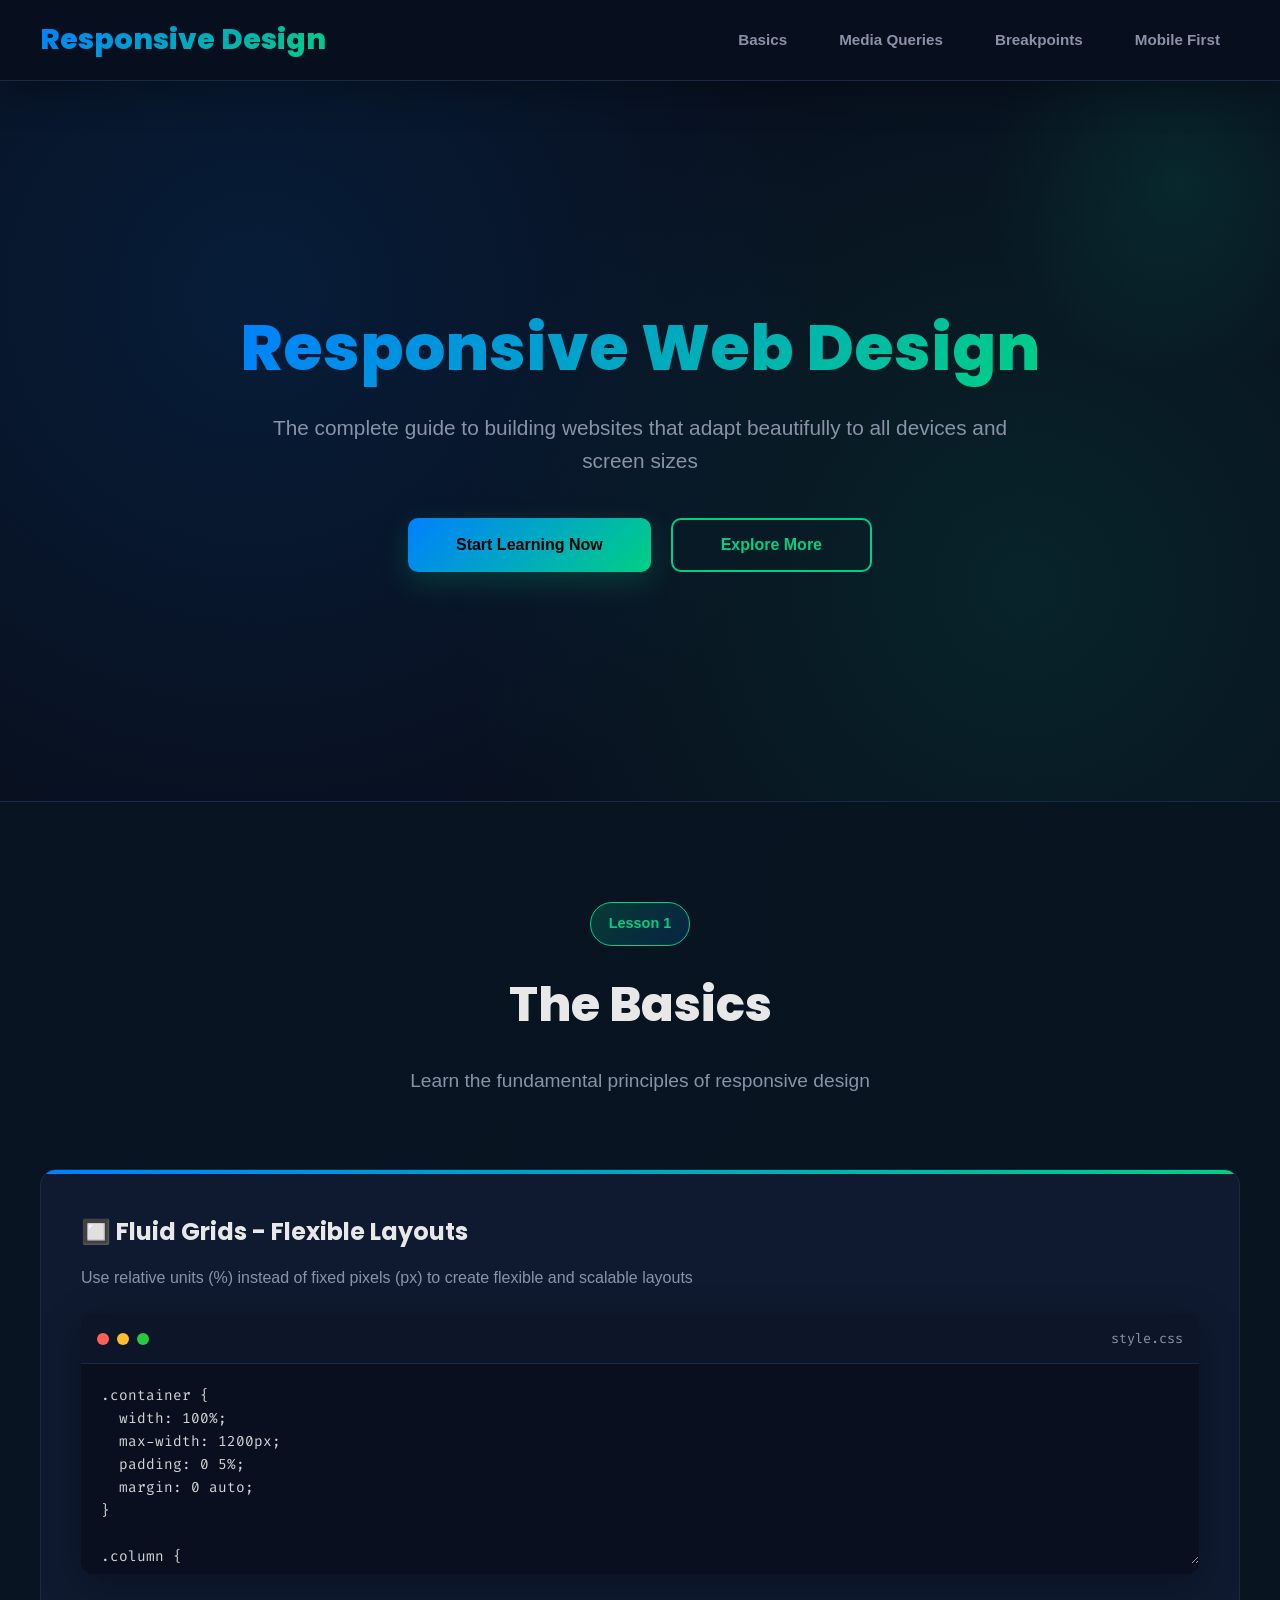
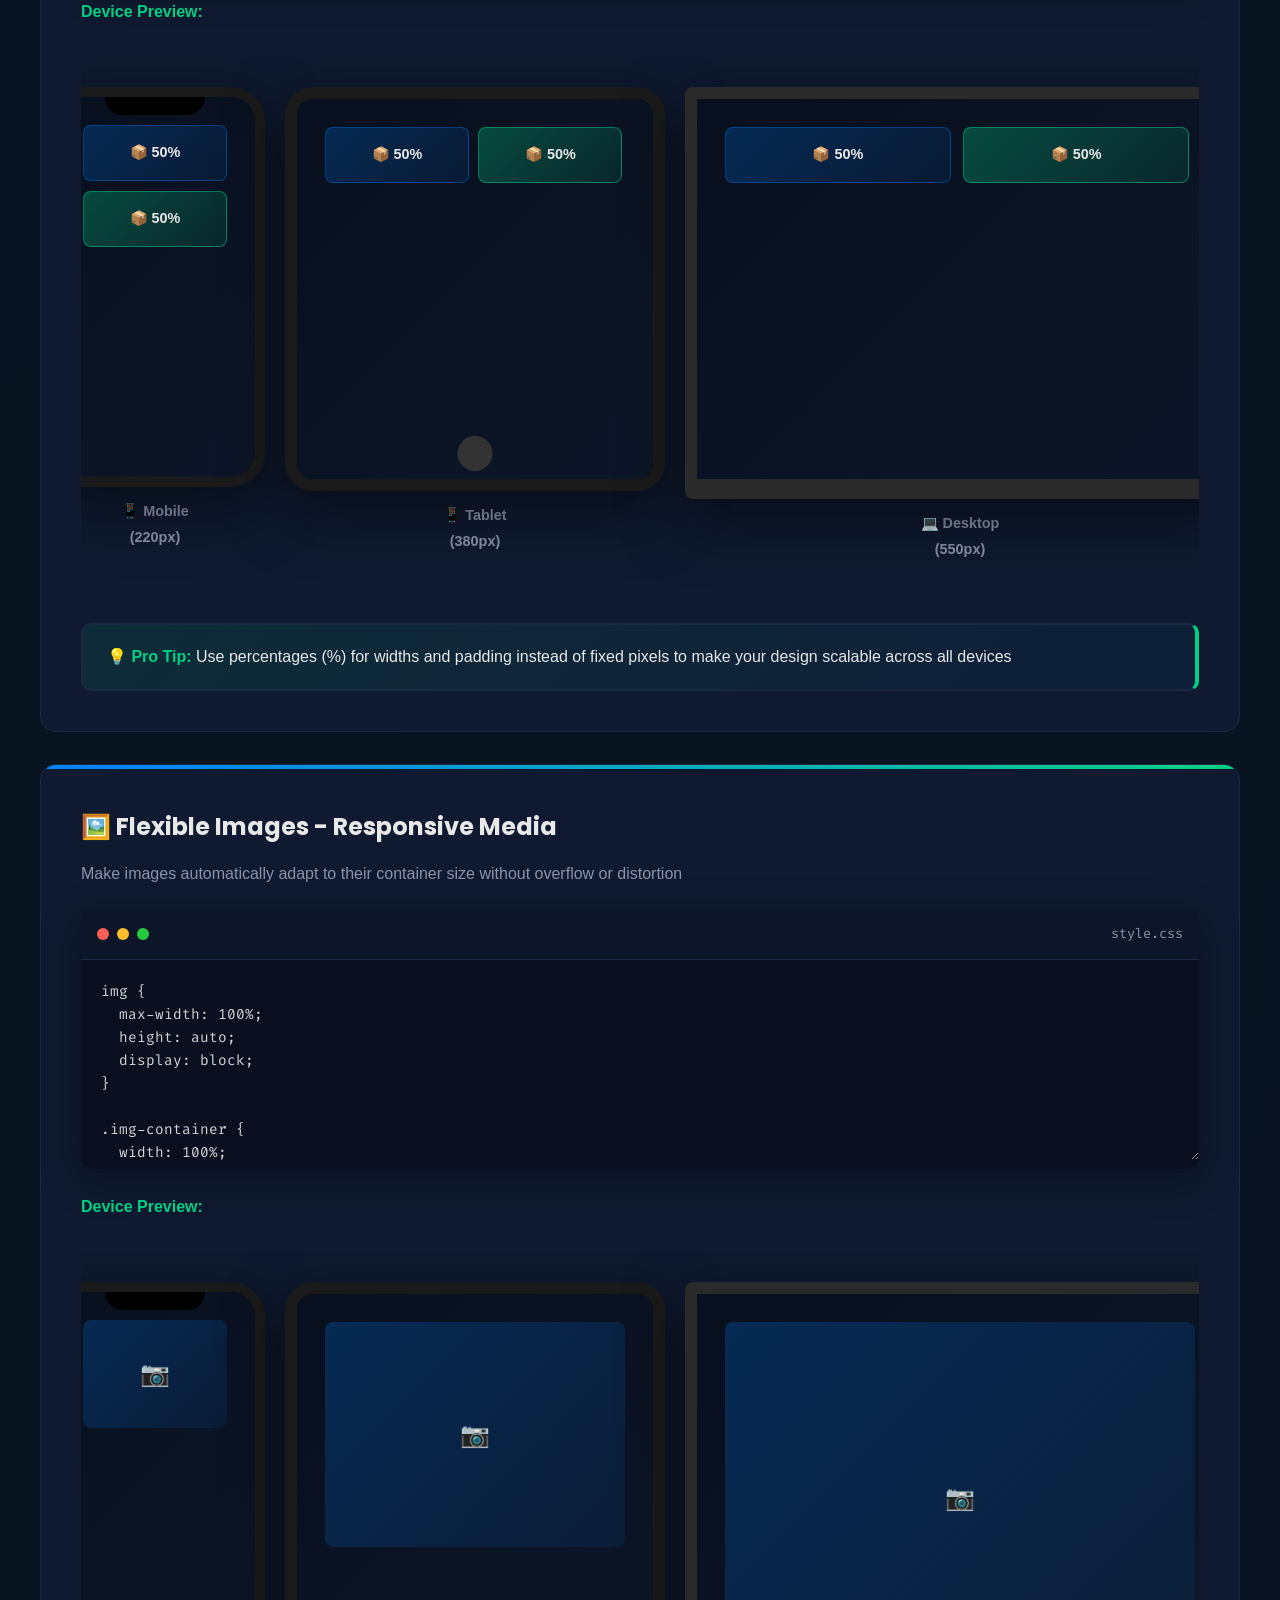
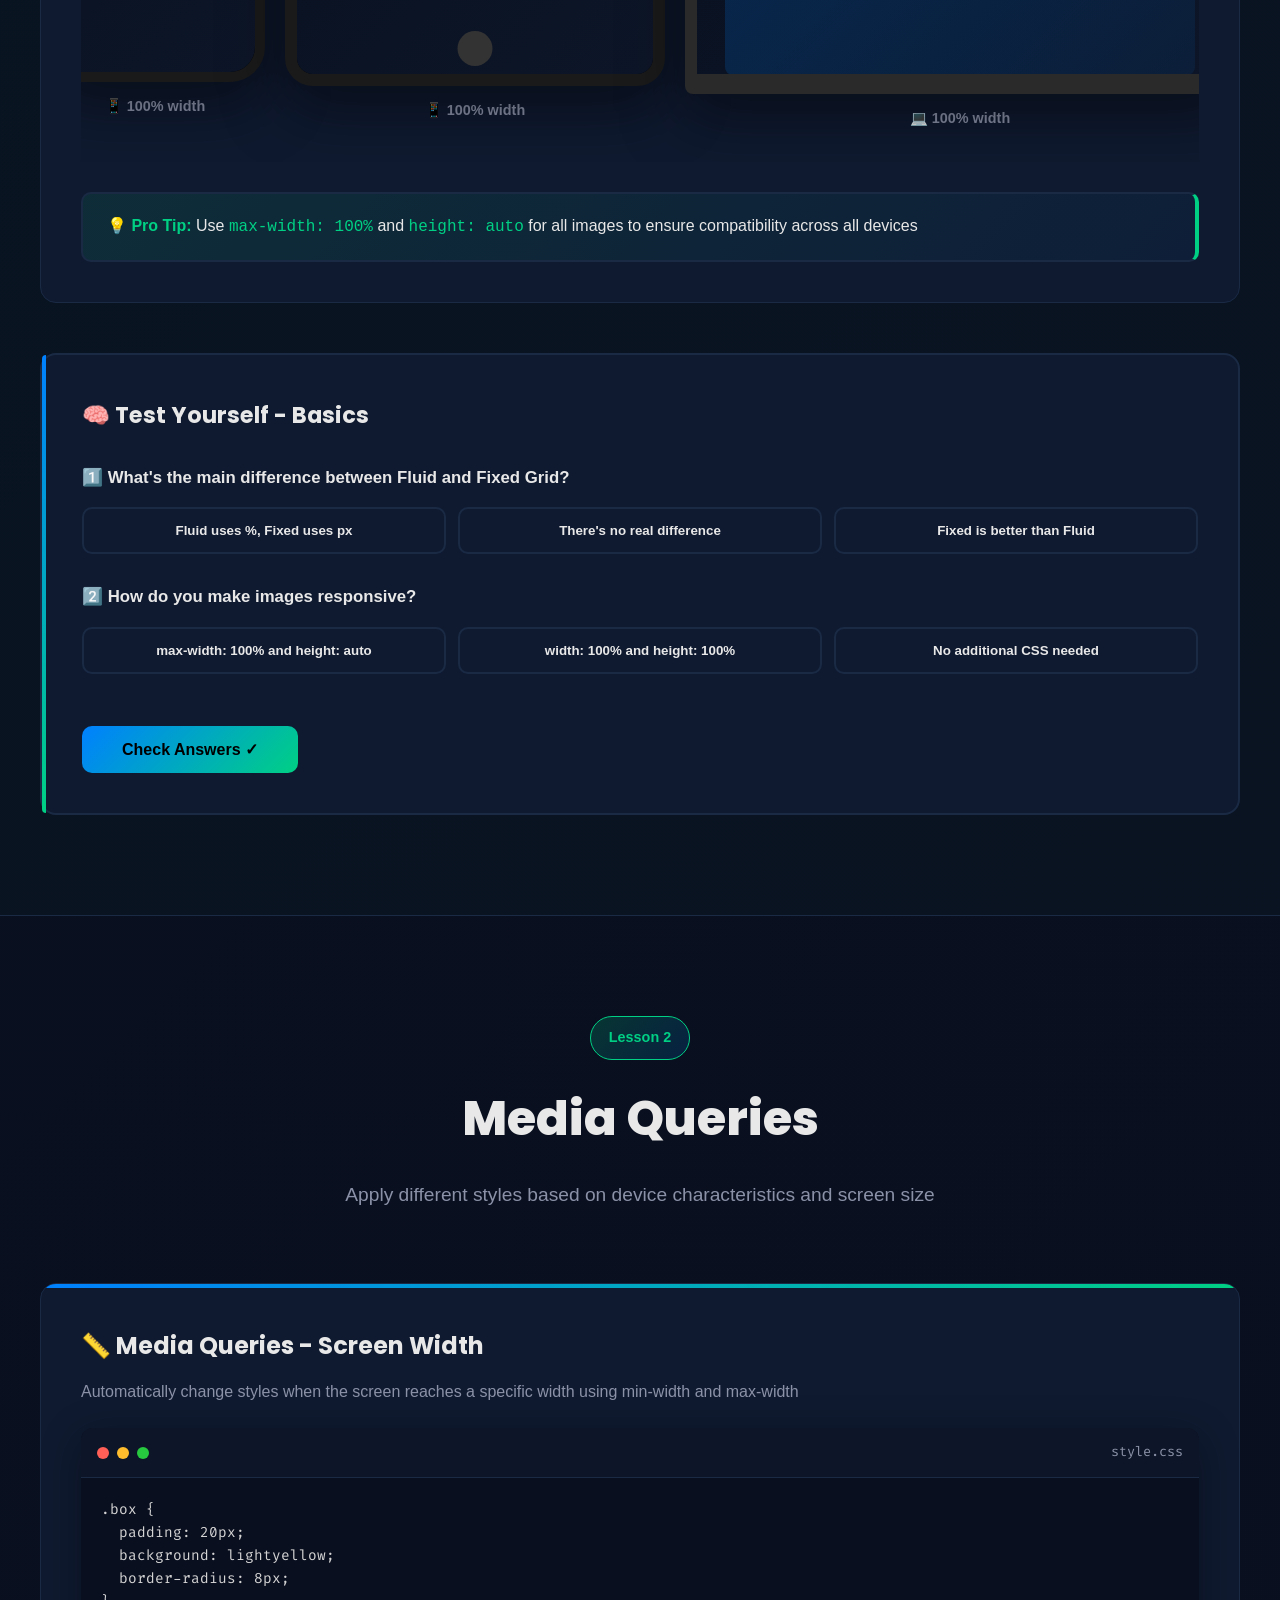
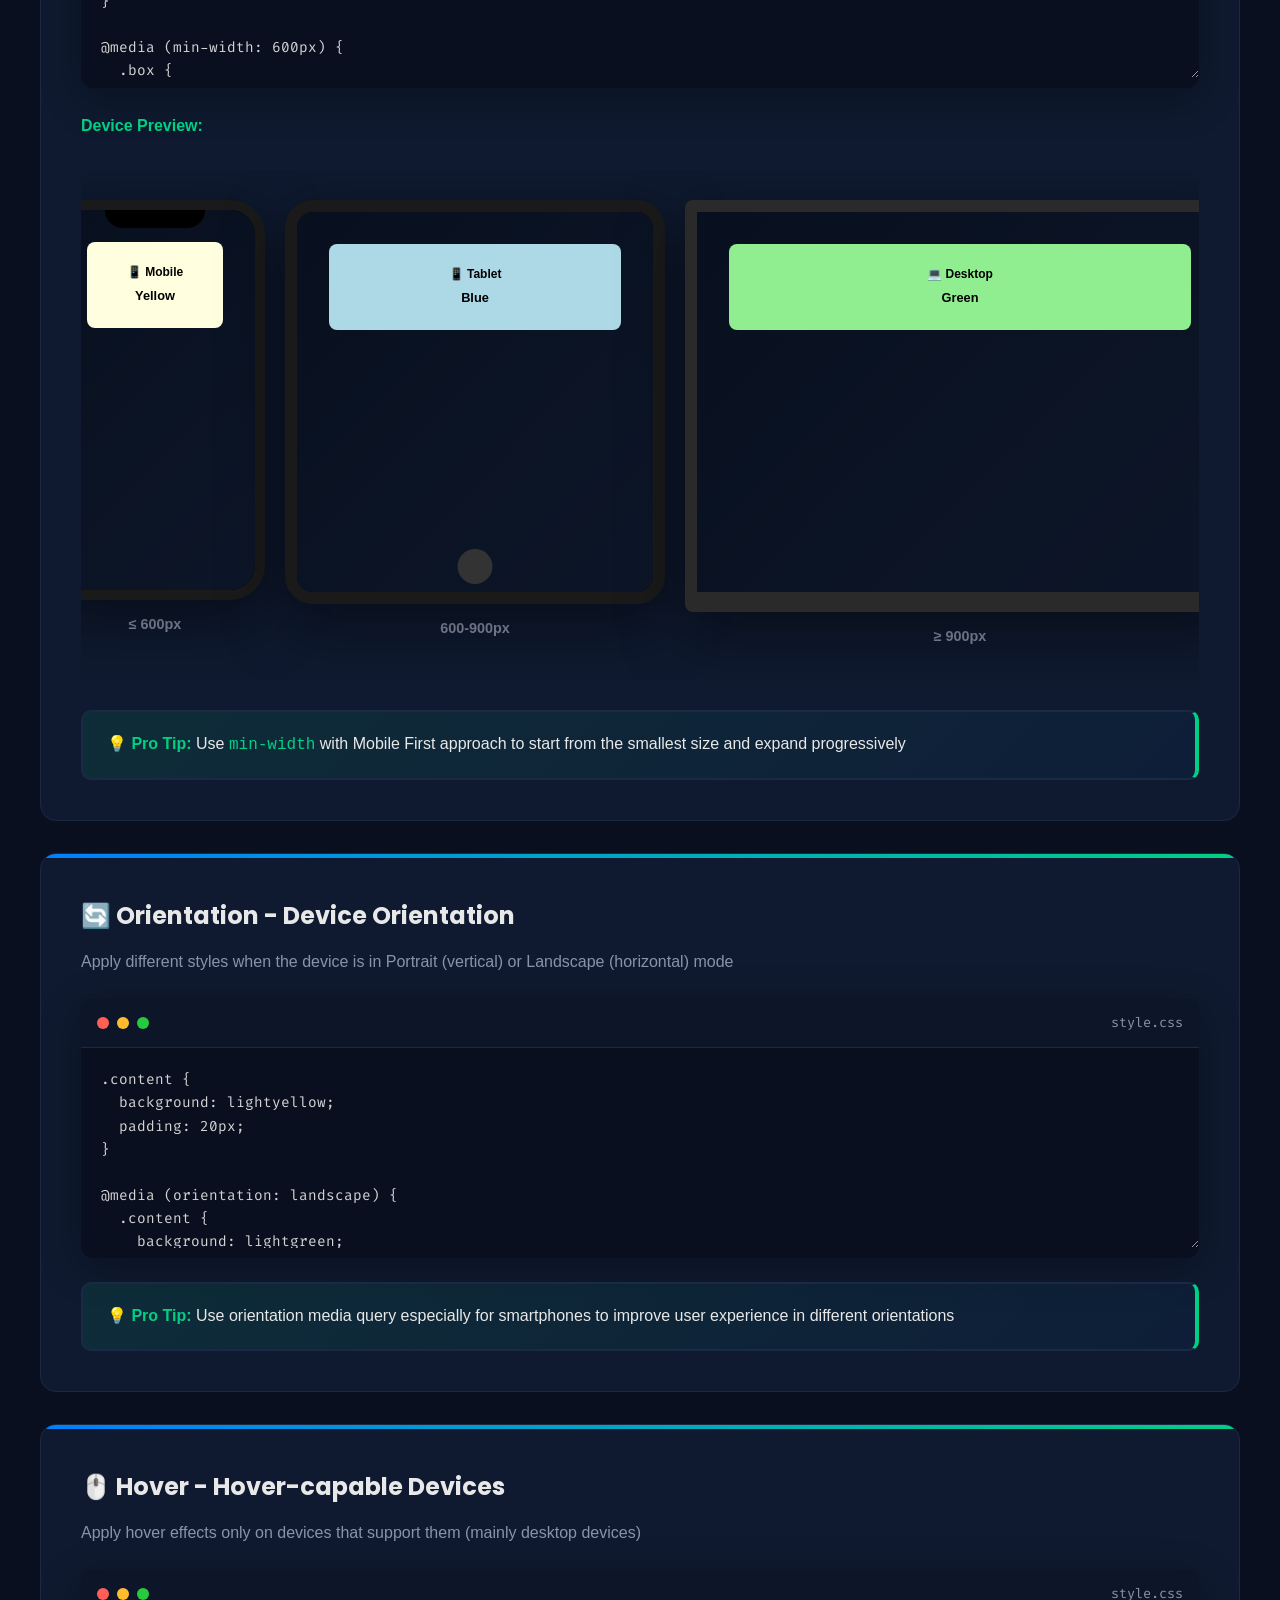
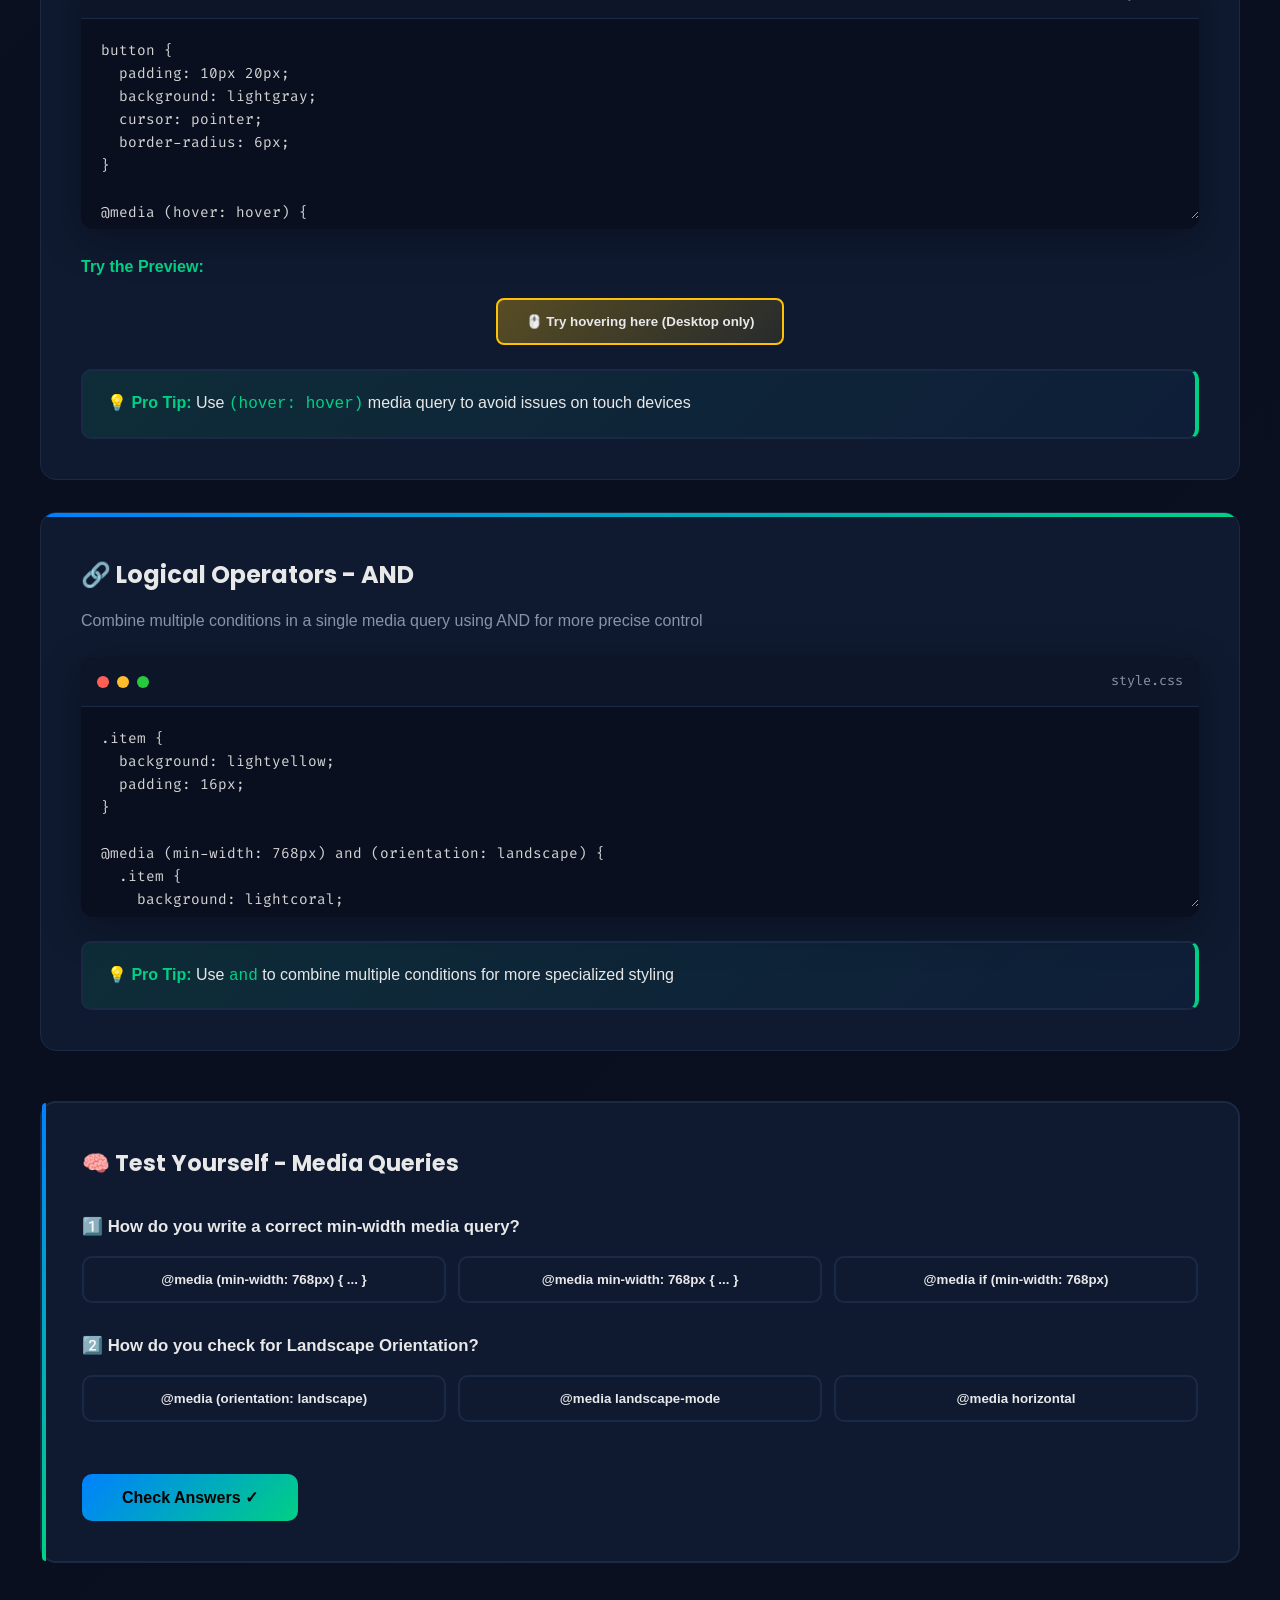
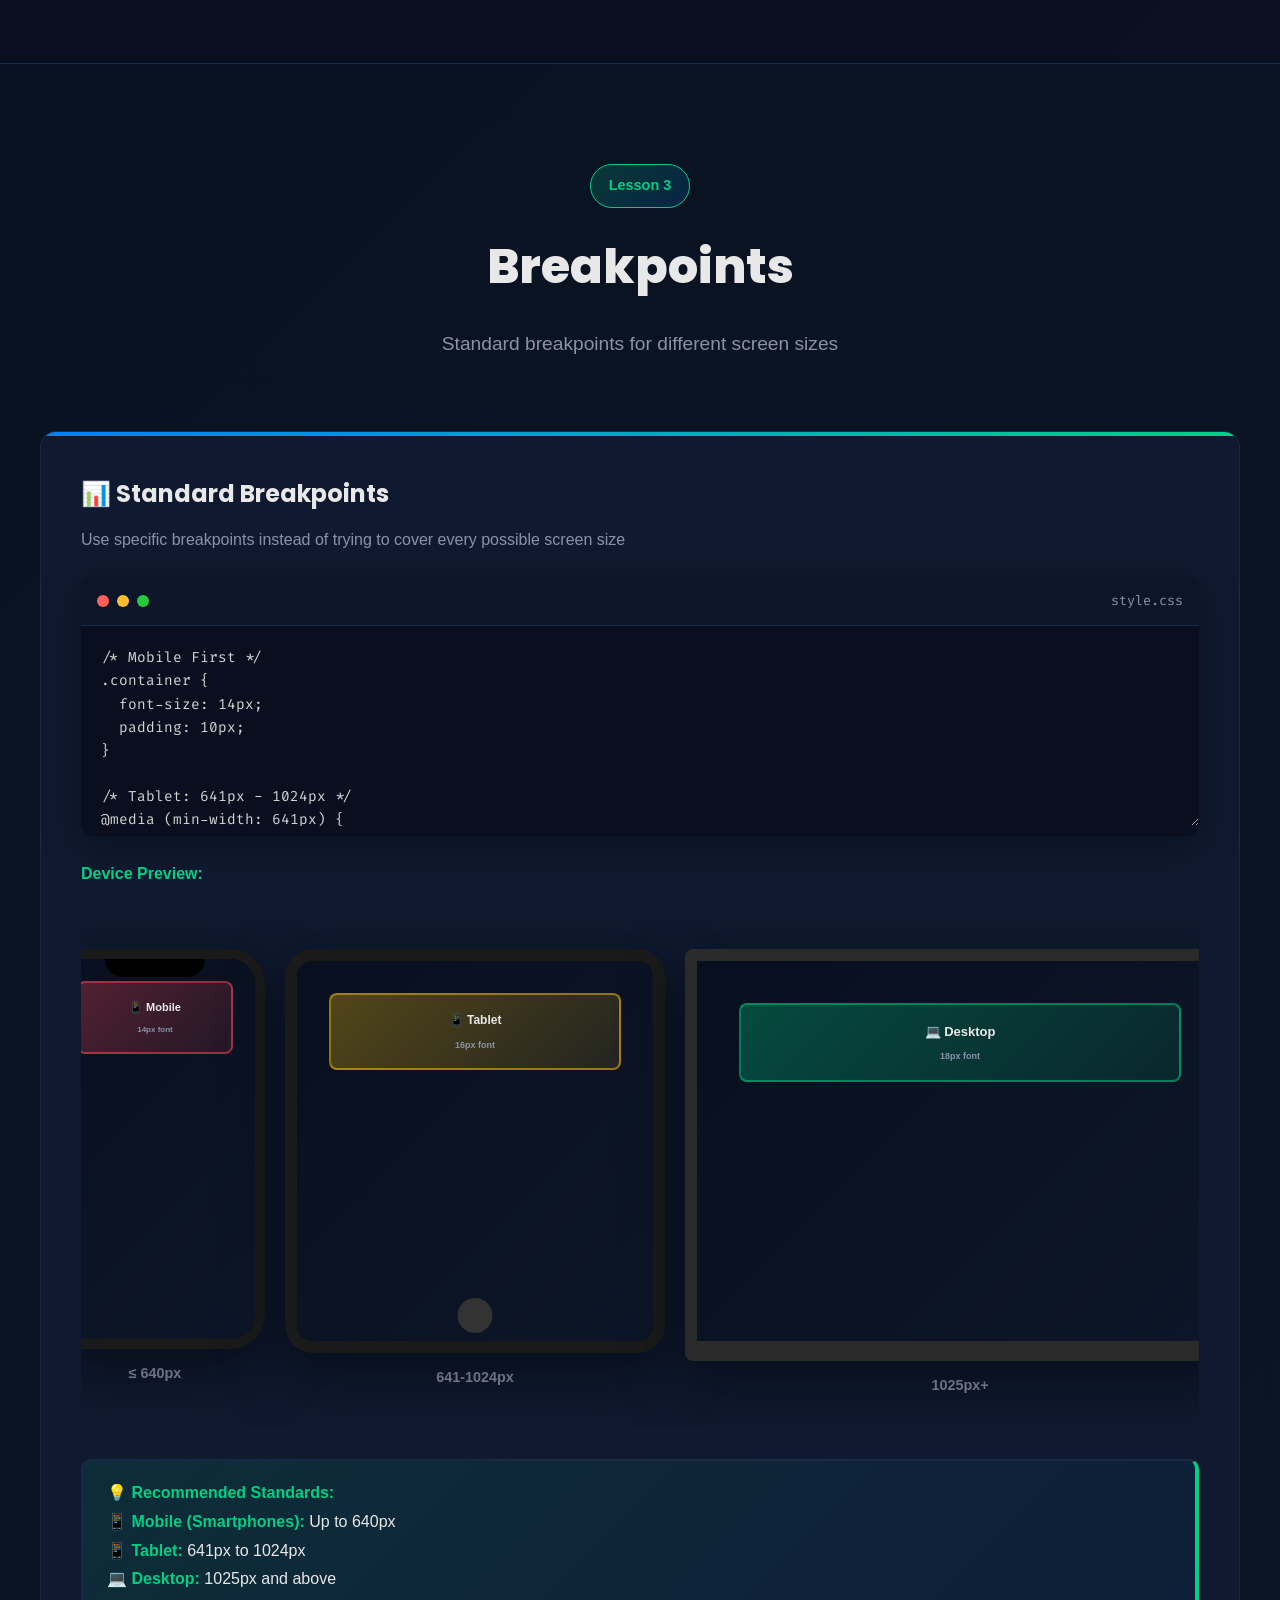
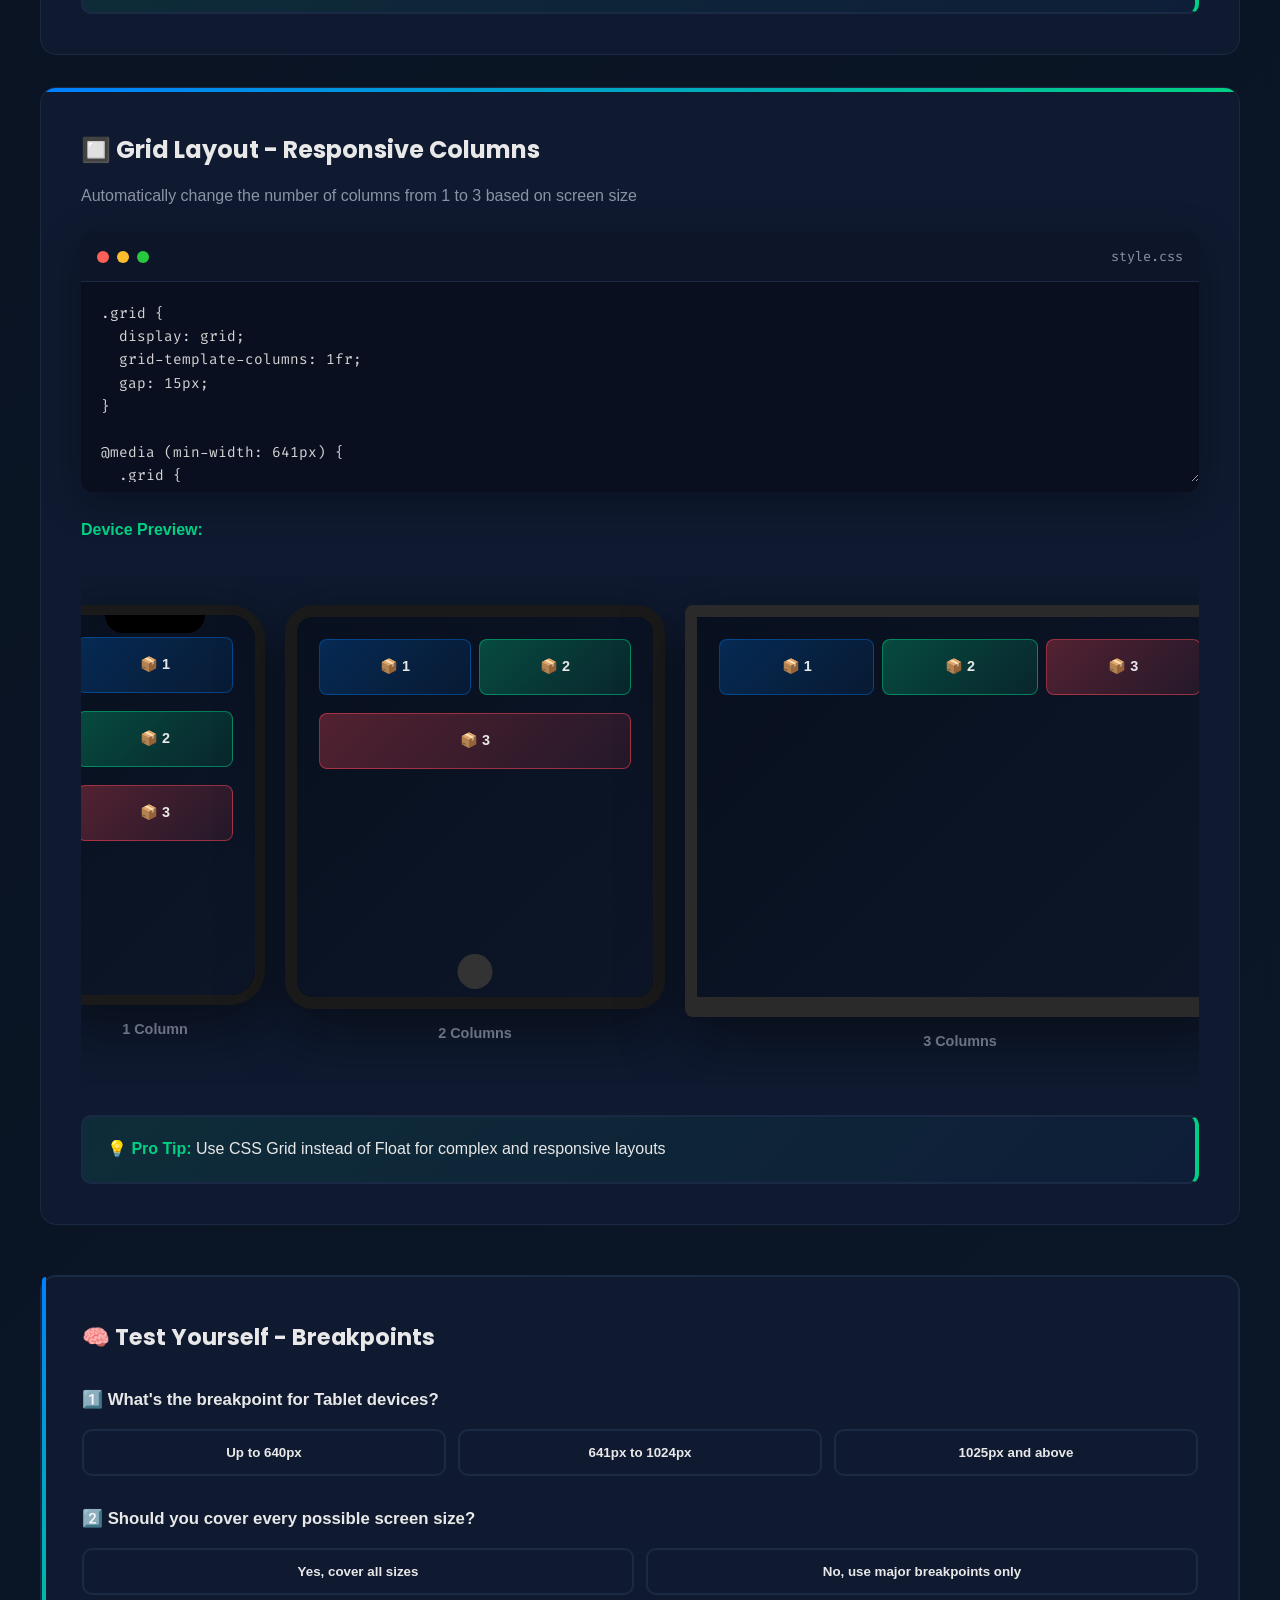
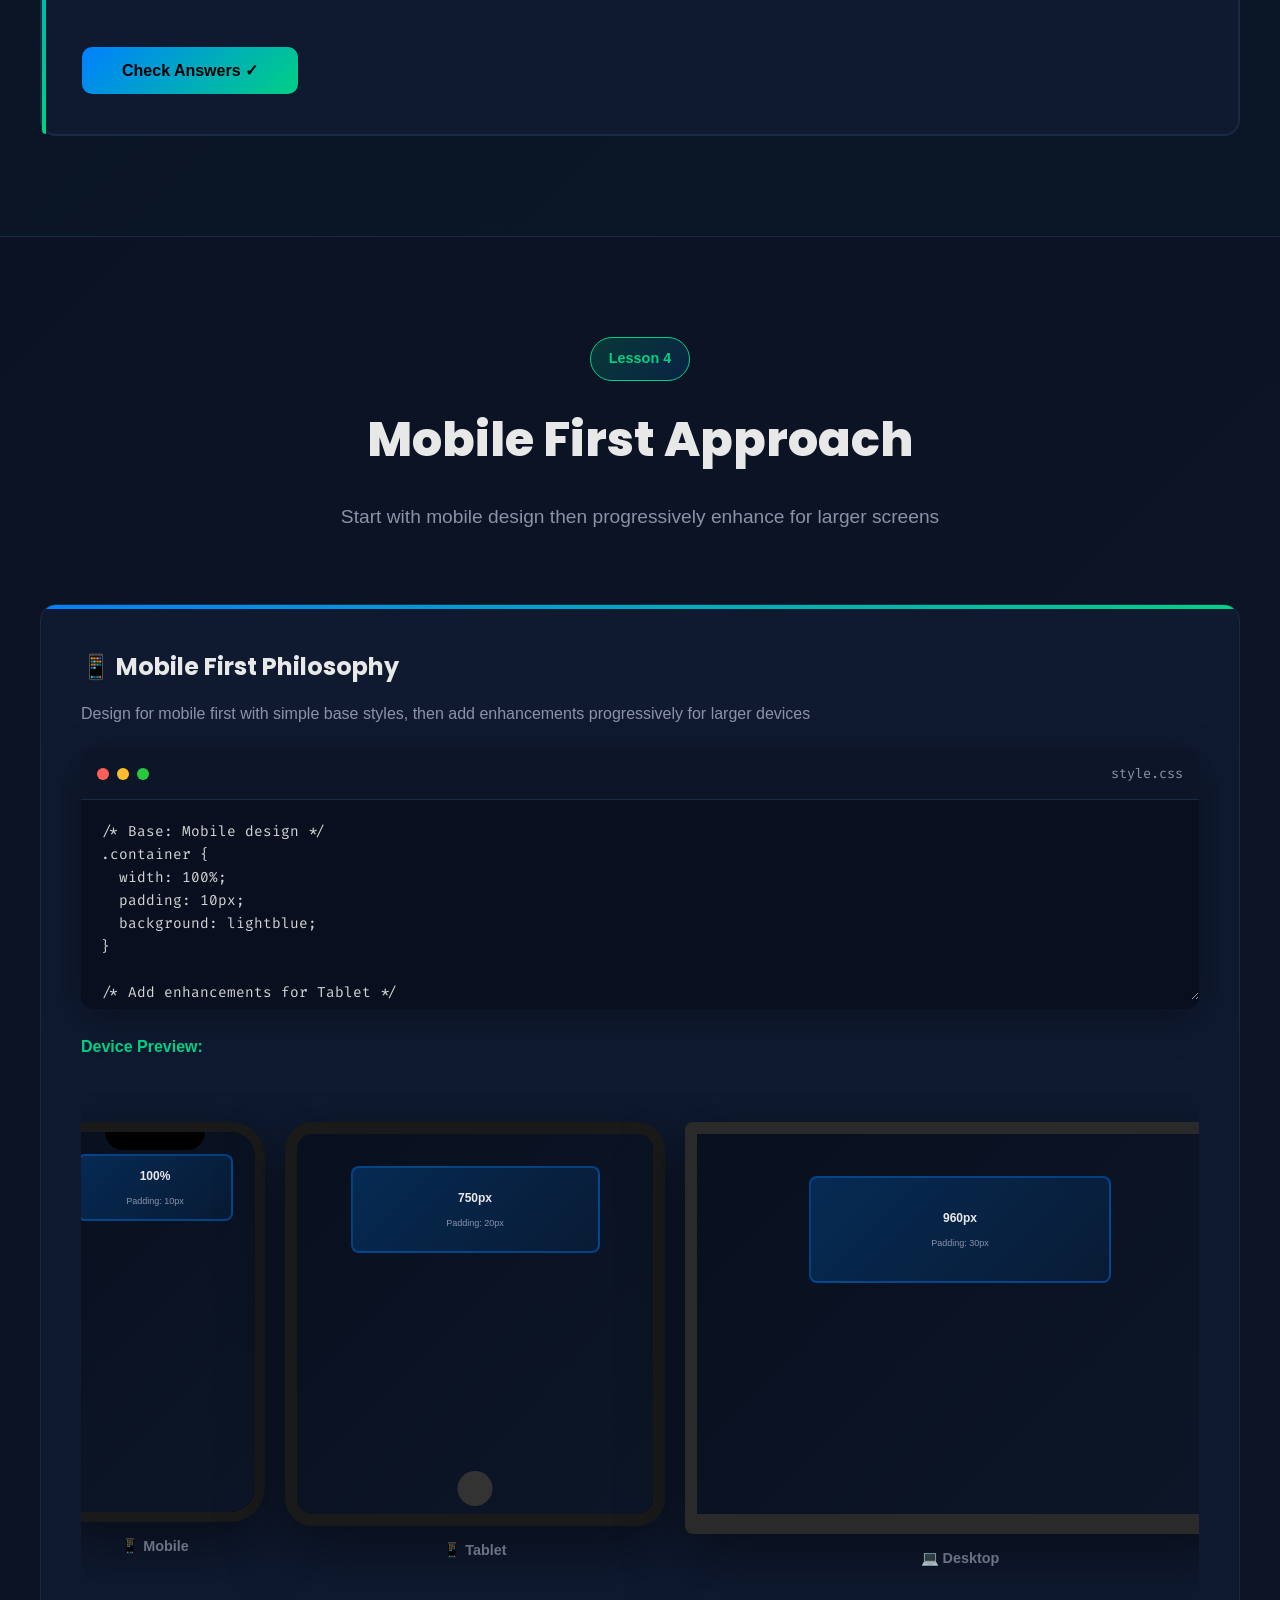
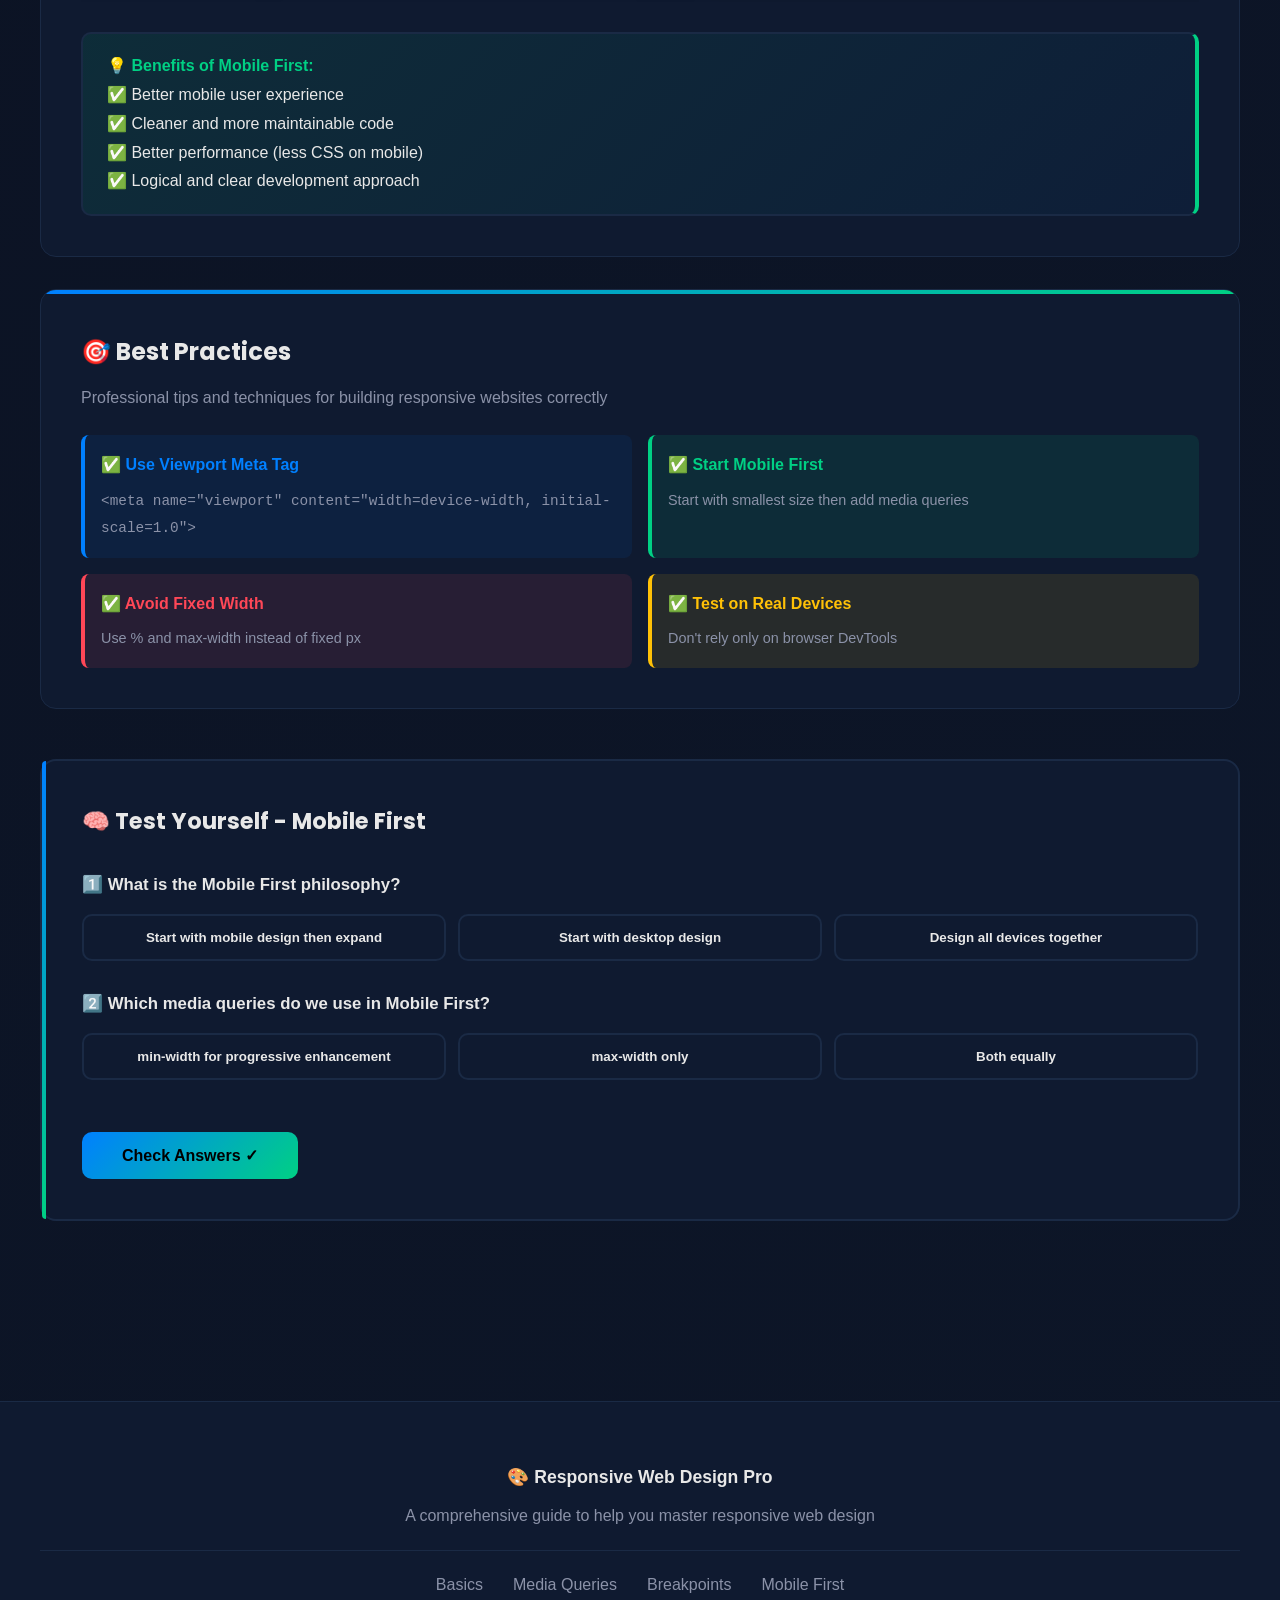
==== commit 8f05e4fa: "Update hero section heading and subtitle" ====
--- a/index.html
+++ b/index.html
@@ -28,8 +28,8 @@
     <!-- Hero Section -->
     <section class="hero">
         <div class="hero-content">
-            <h1>Master Responsive Web Design</h1>
-            <p class="hero-subtitle">The complete guide to building websites that adapt beautifully to all devices and screen sizes 📱💻</p>
+            <h1> Responsive Web Design</h1>
+            <p class="hero-subtitle">The complete guide to building websites that adapt beautifully to all devices and screen sizes </p>
             <div class="hero-buttons">
                 <button class="btn-primary" onclick="document.getElementById('section1').scrollIntoView({behavior: 'smooth'})">Start Learning Now</button>
                 <button class="btn-secondary" onclick="document.getElementById('section2').scrollIntoView({behavior: 'smooth'})">Explore More</button>
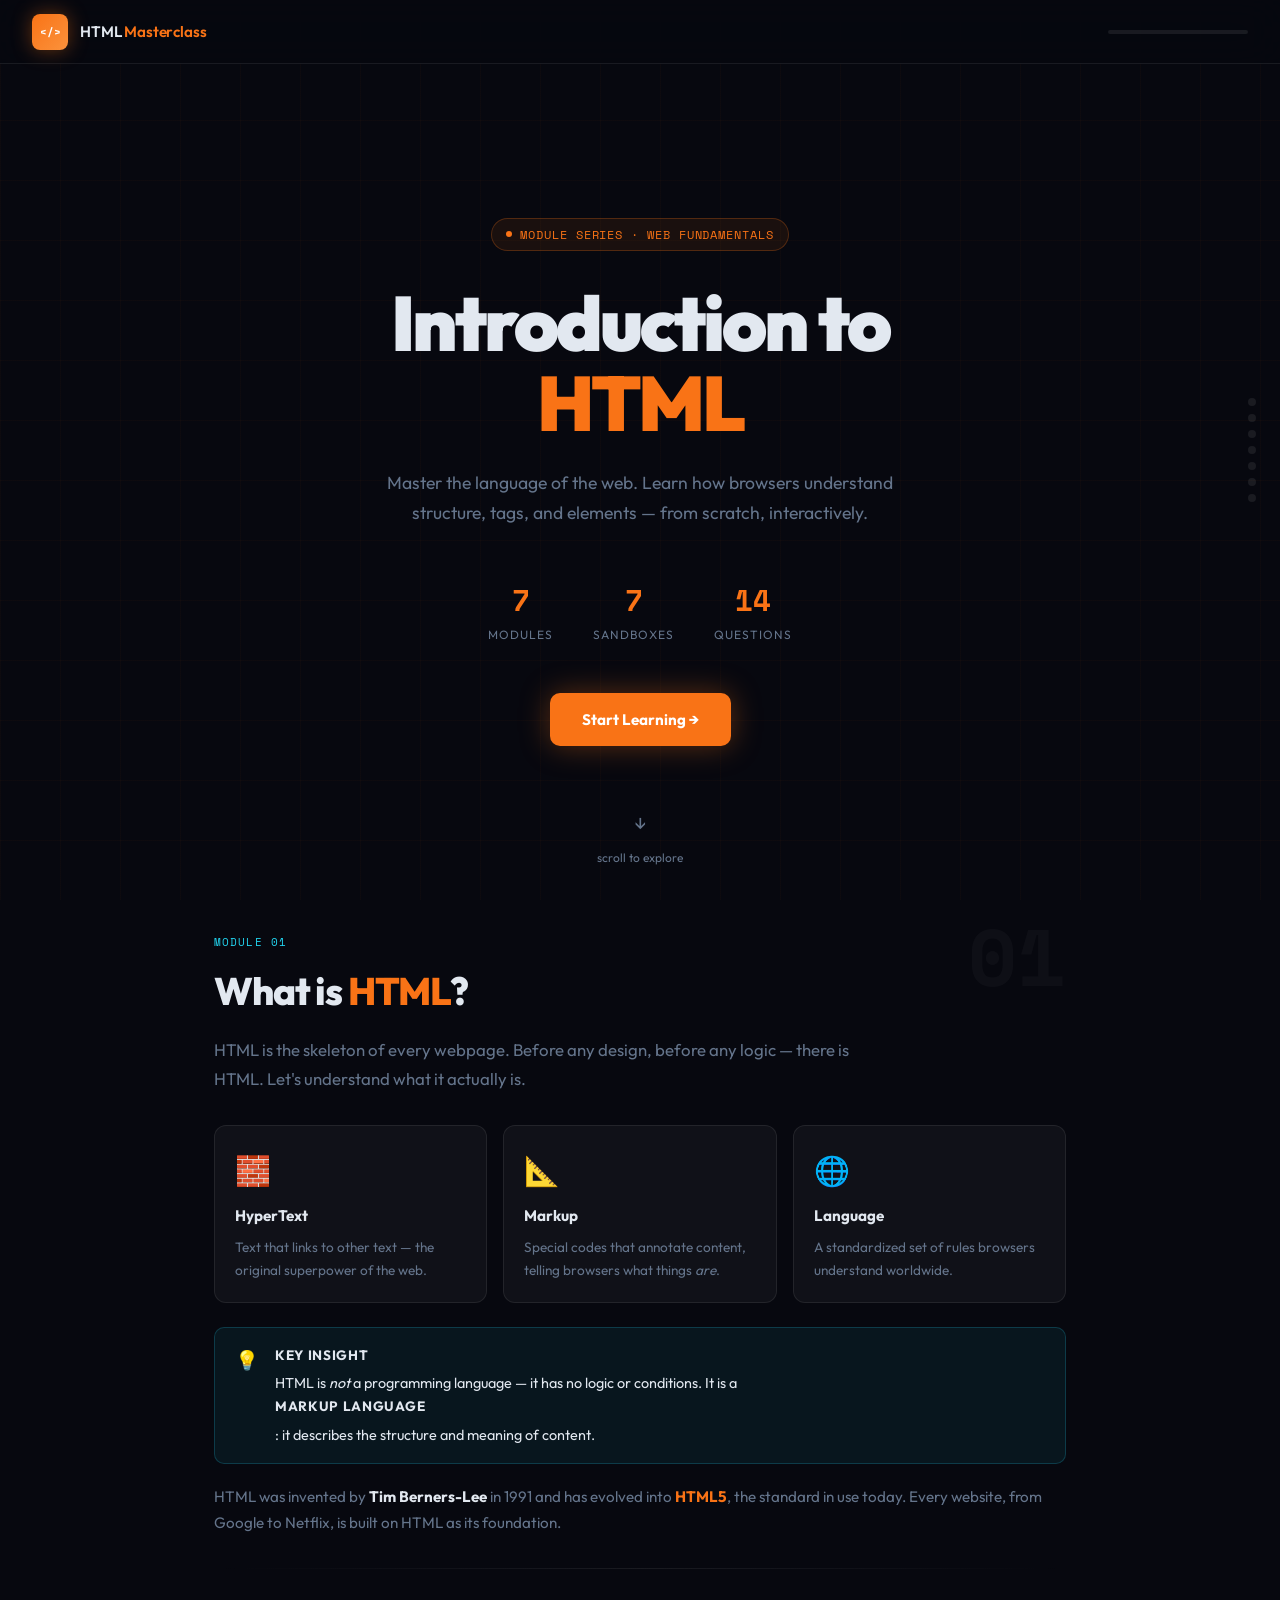
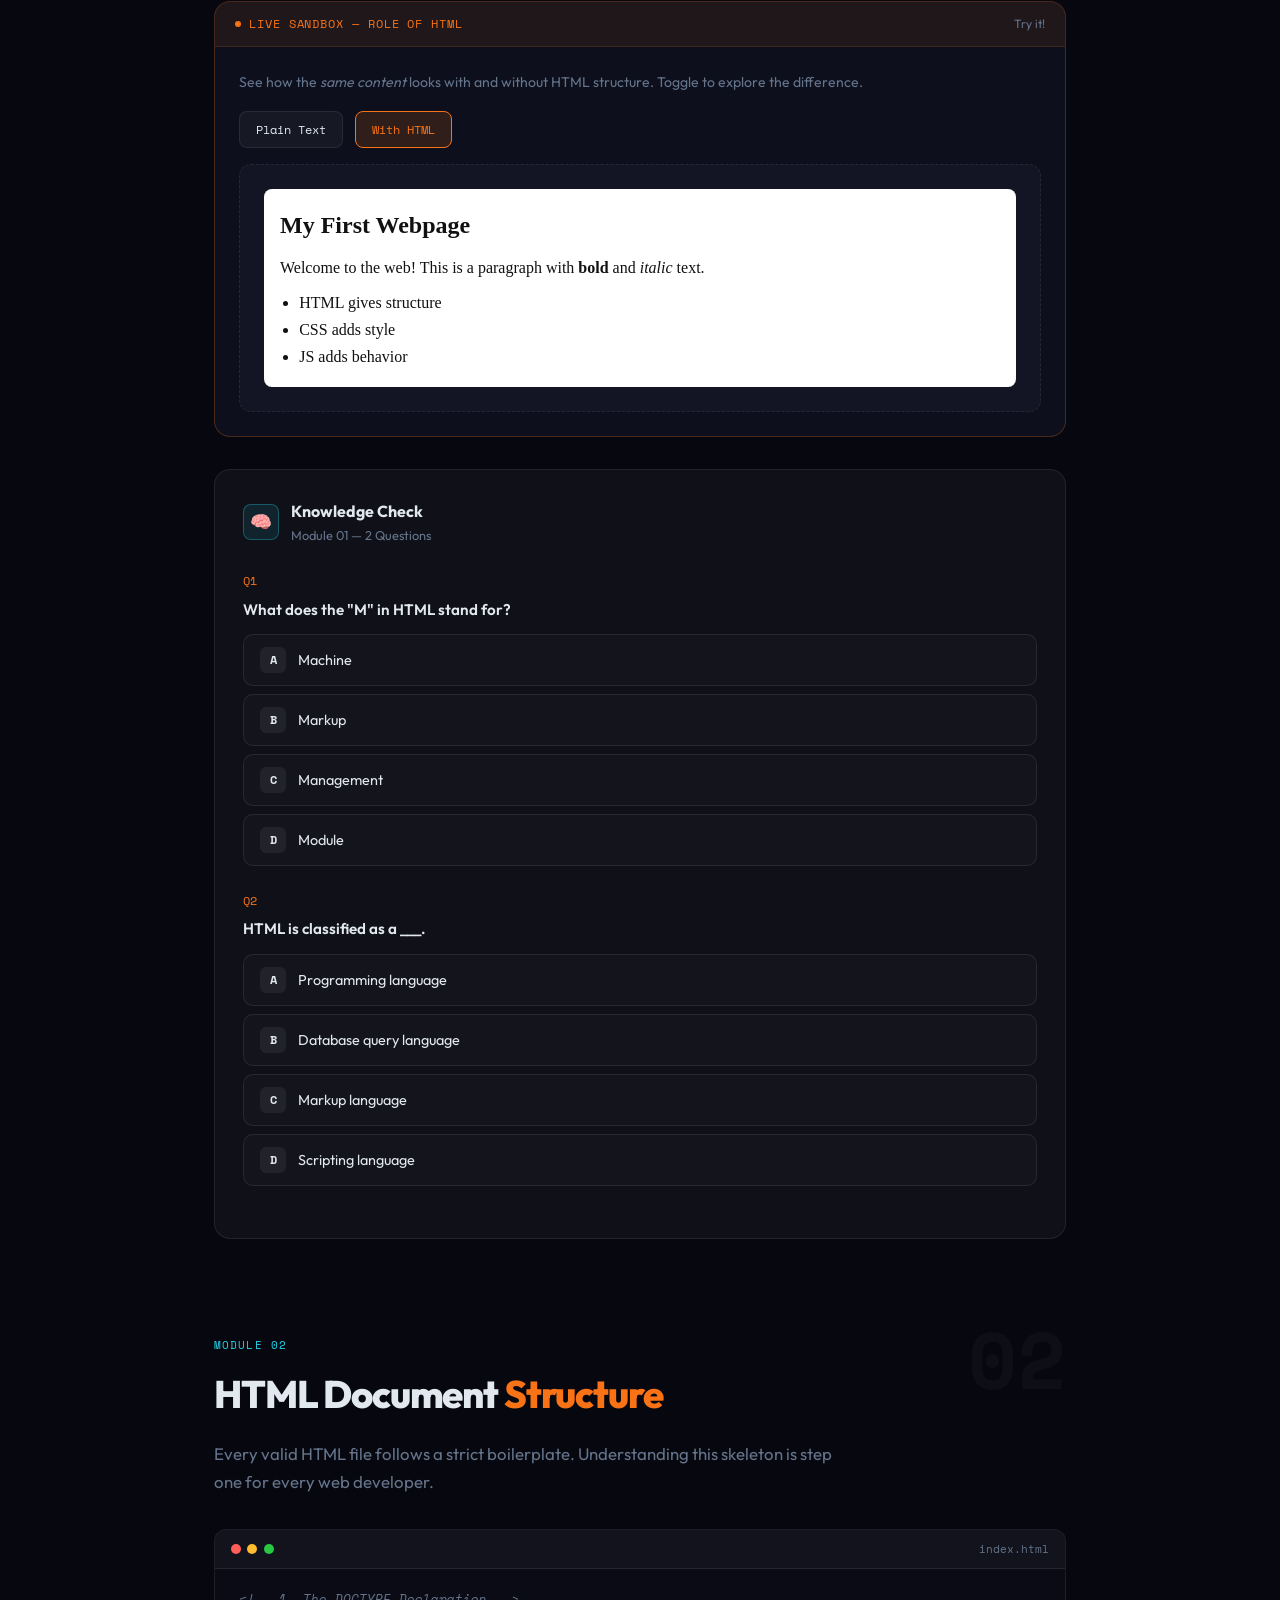
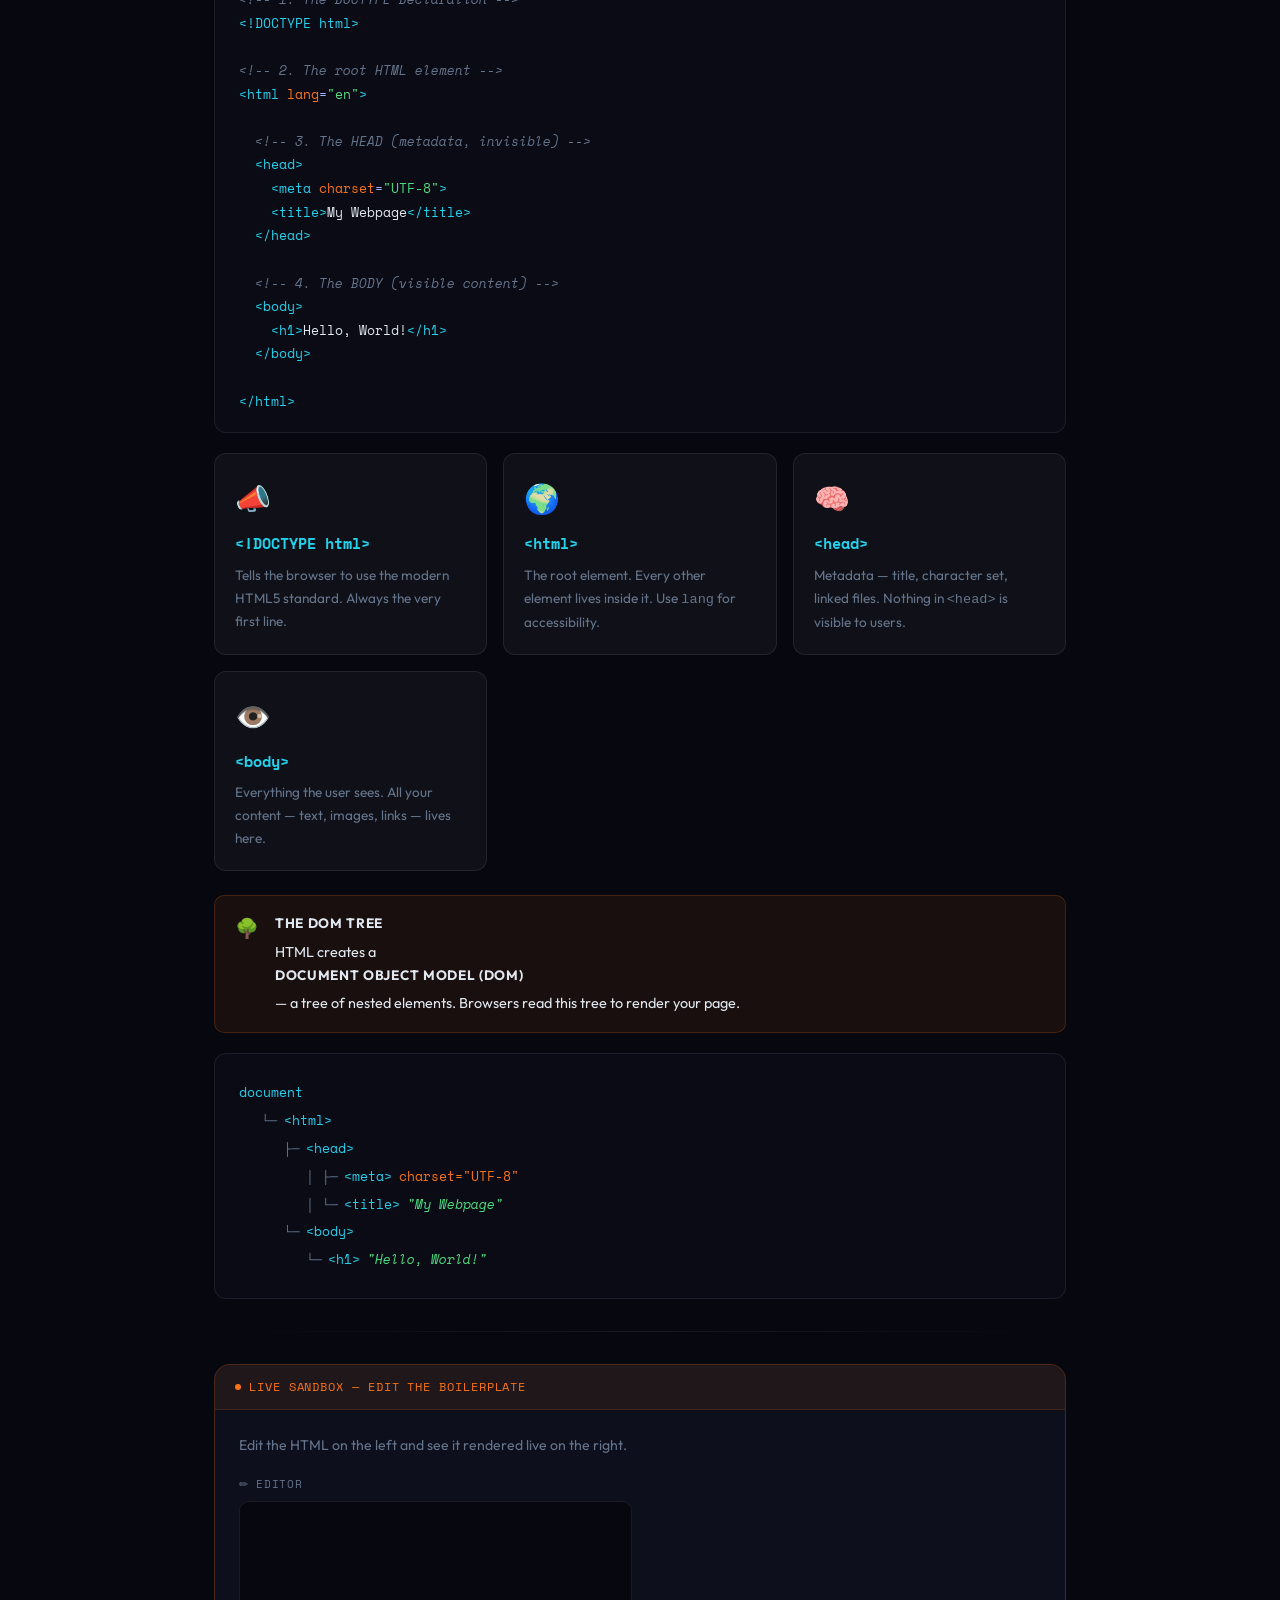
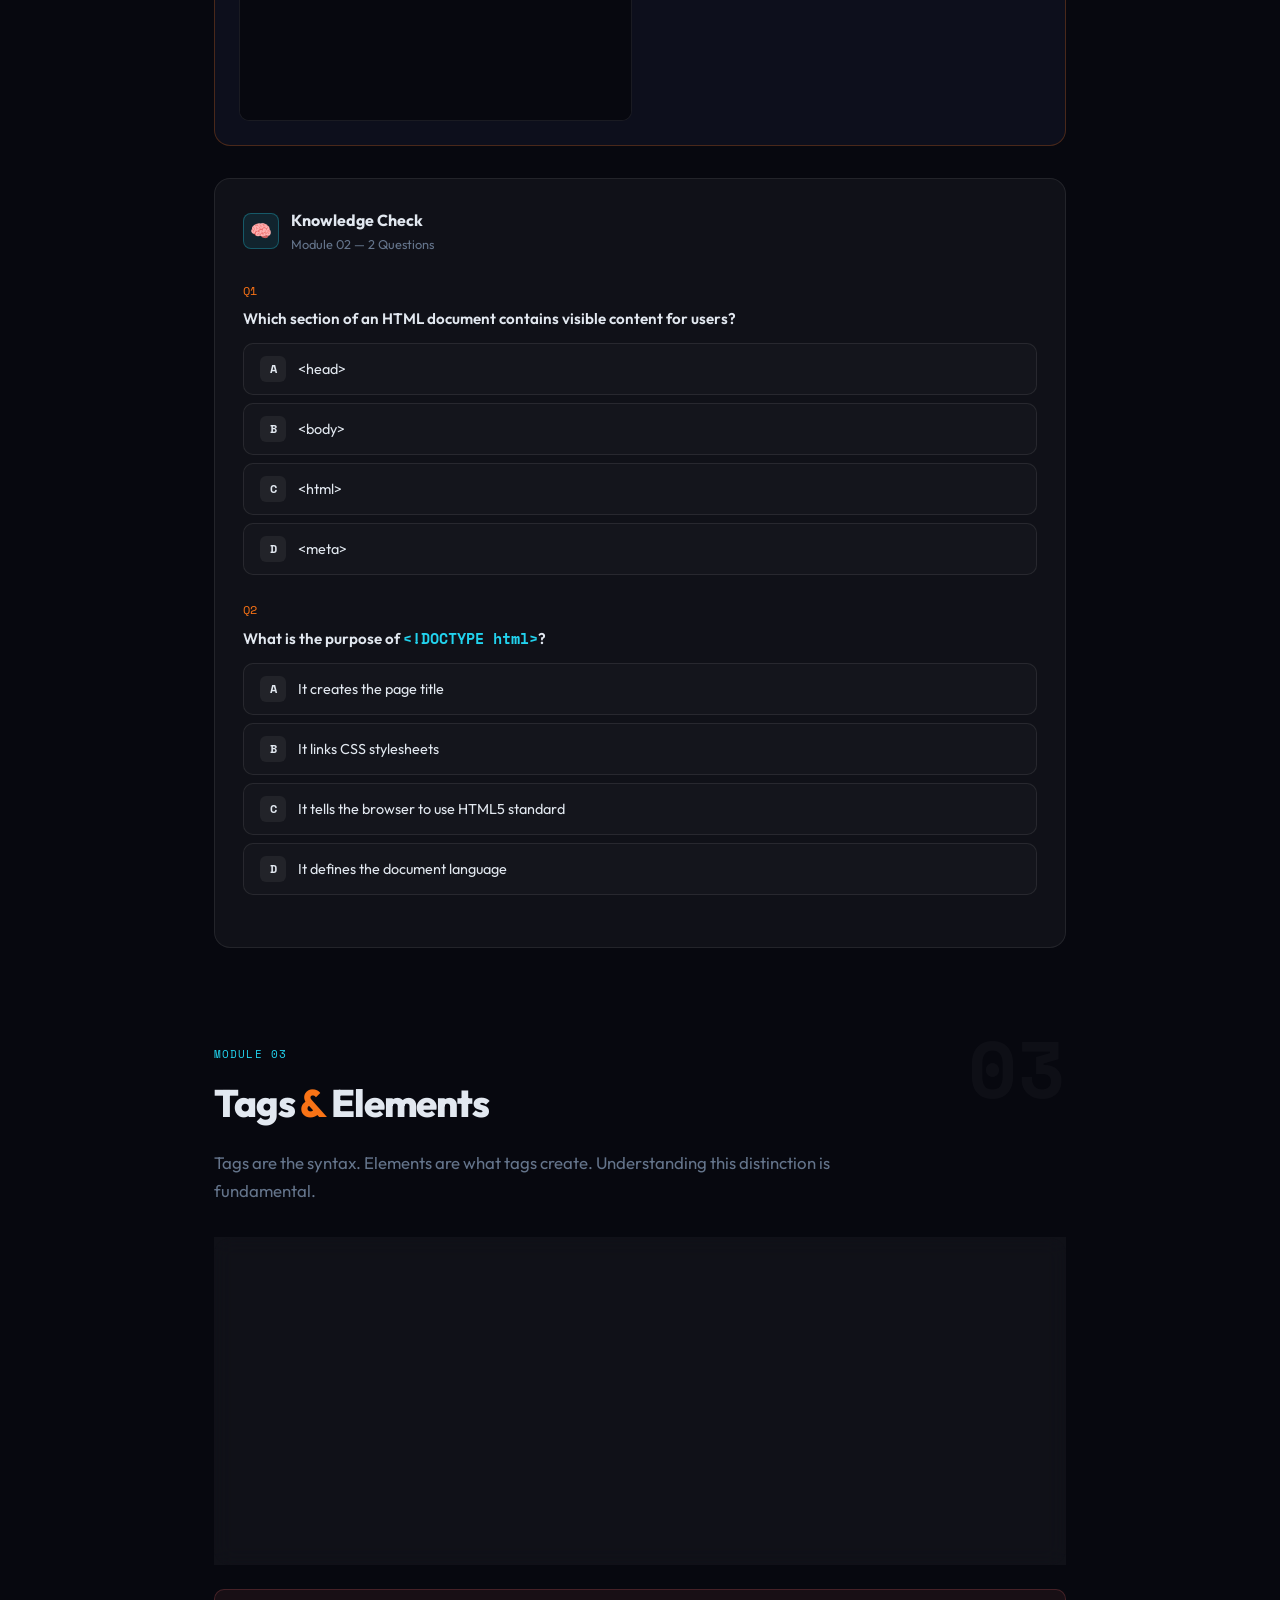
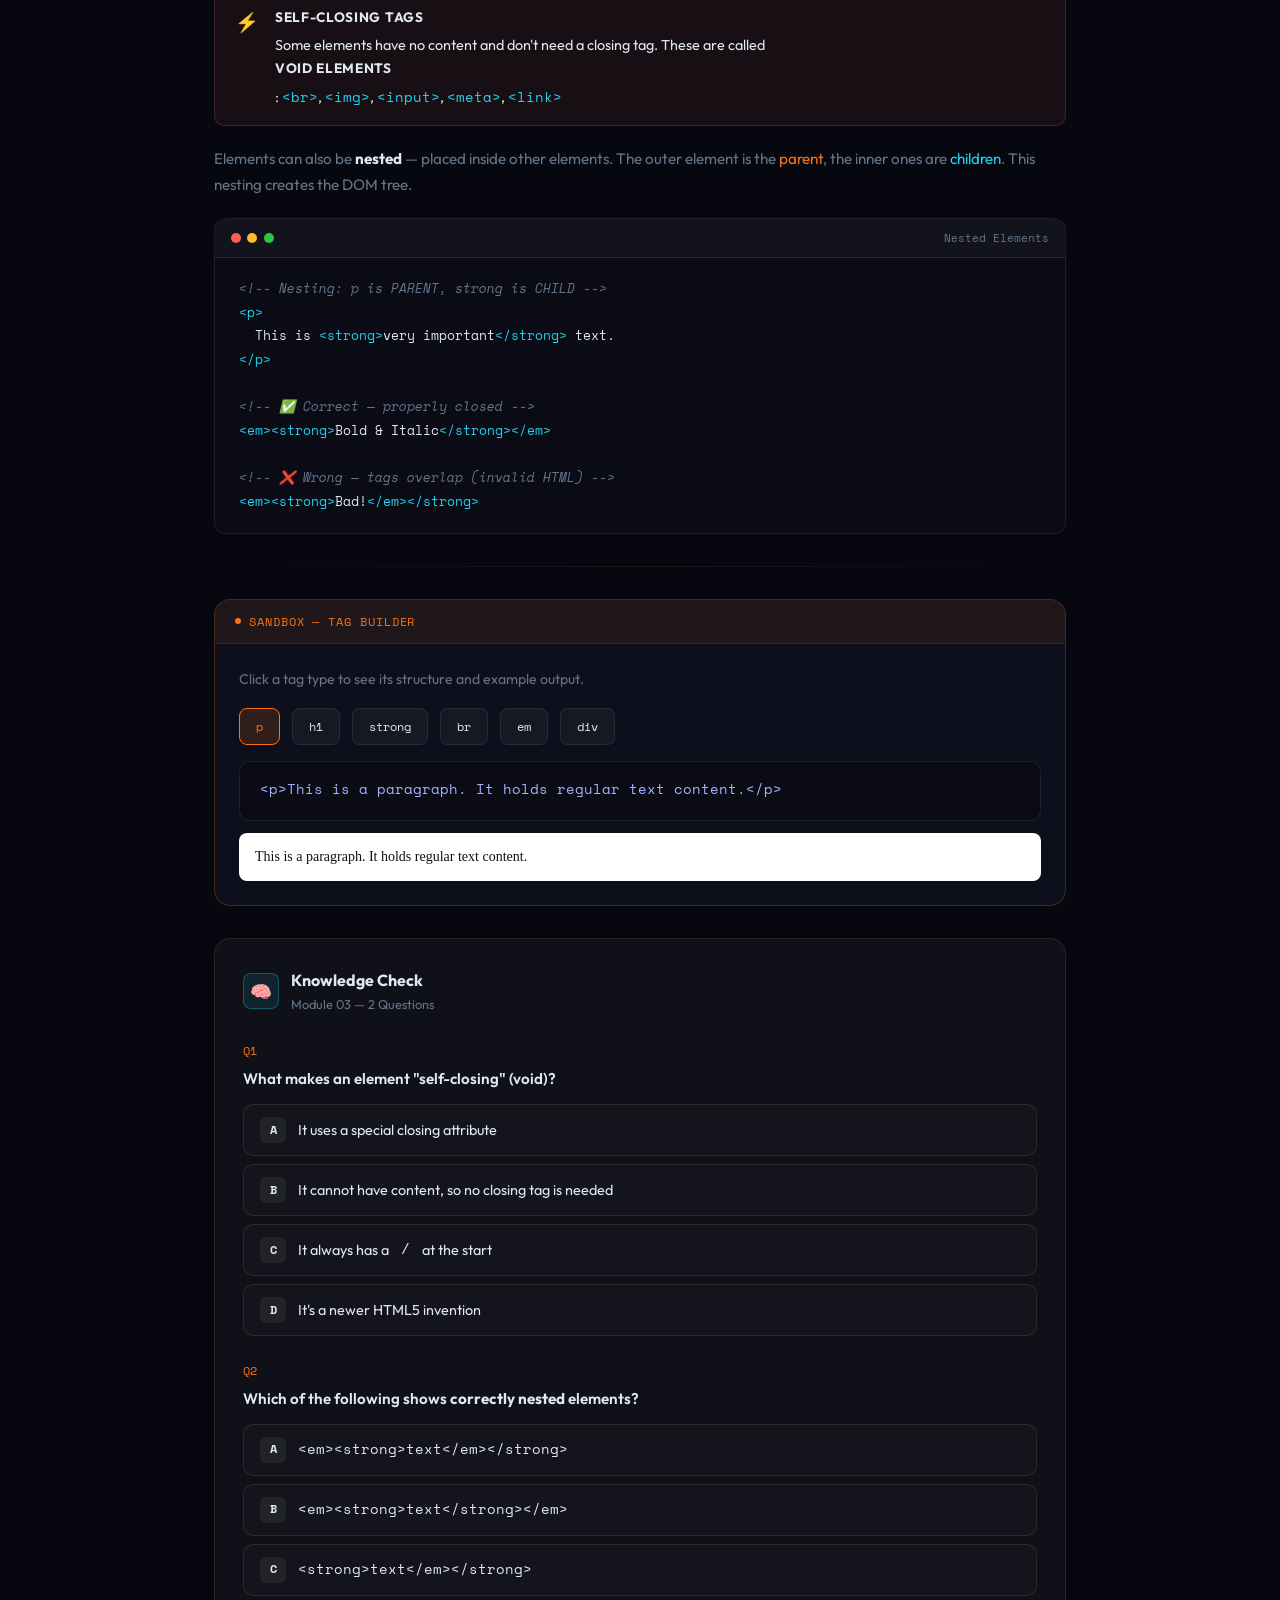
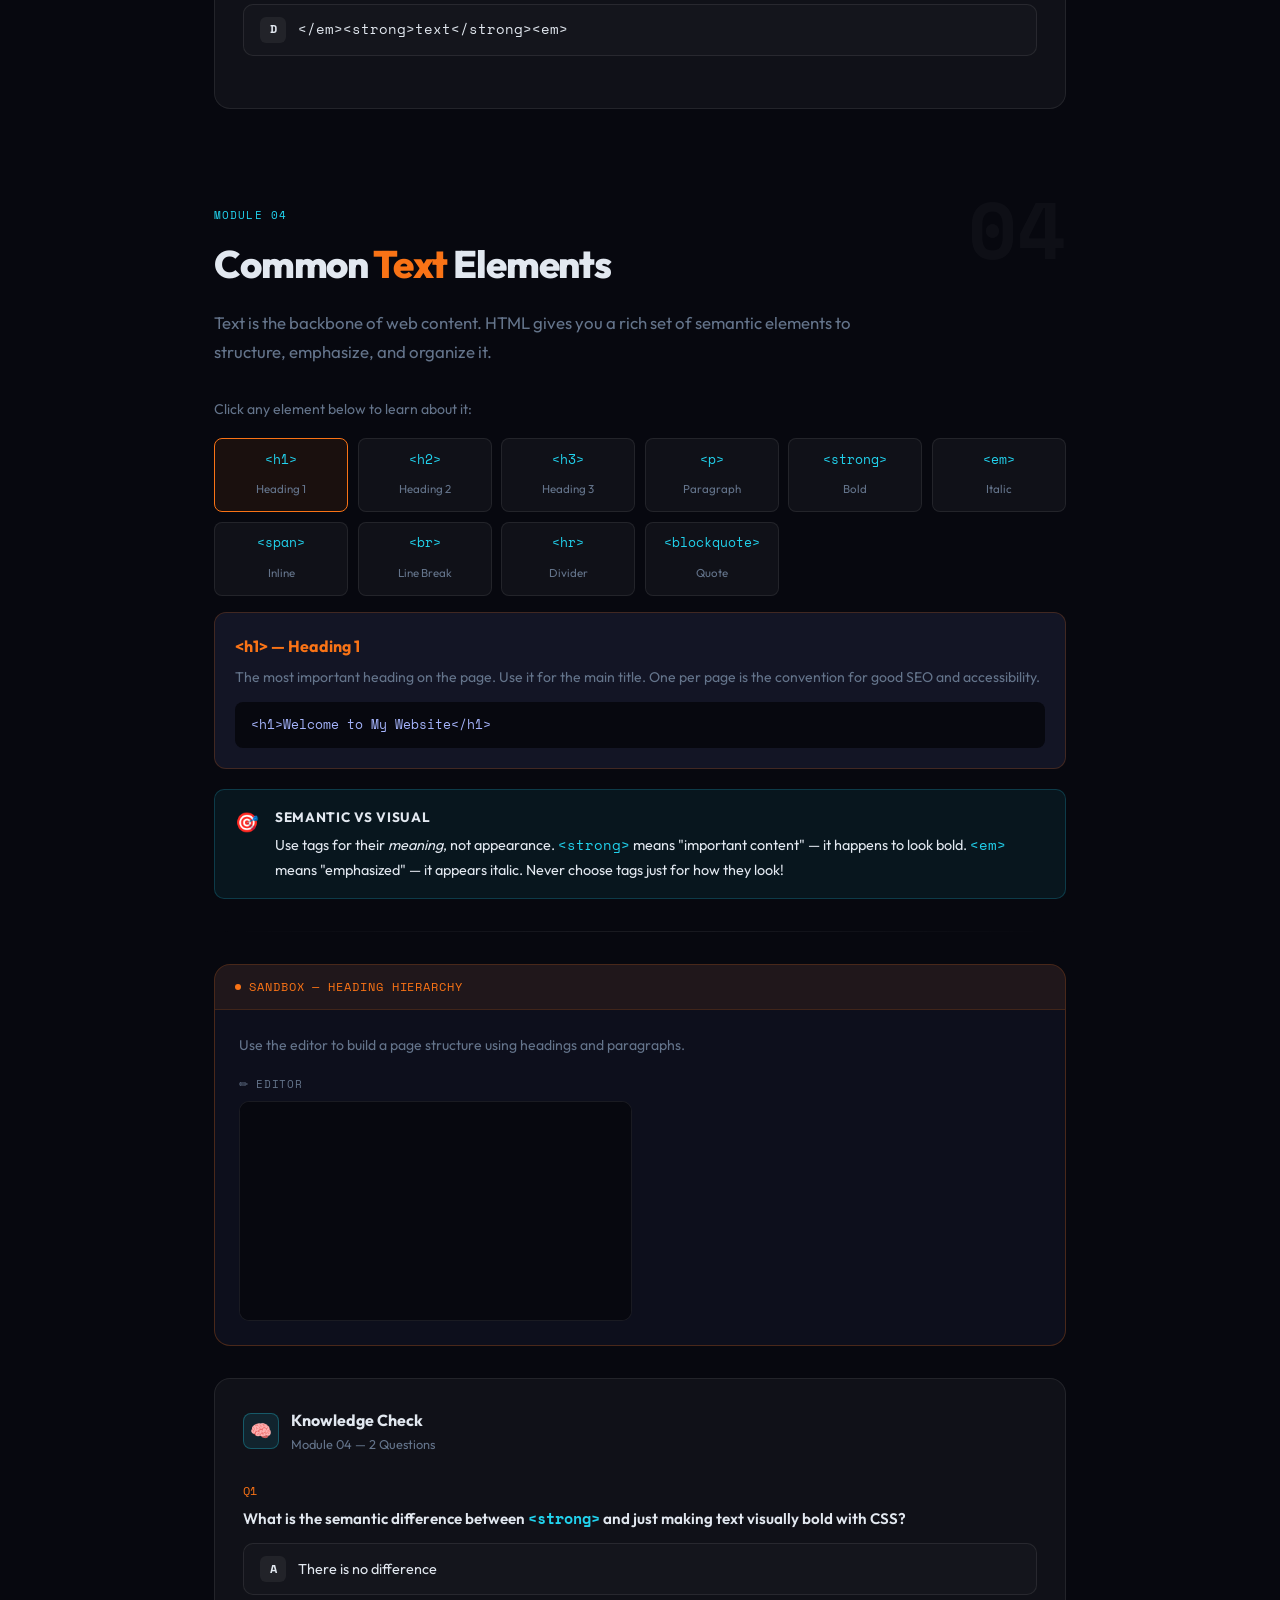
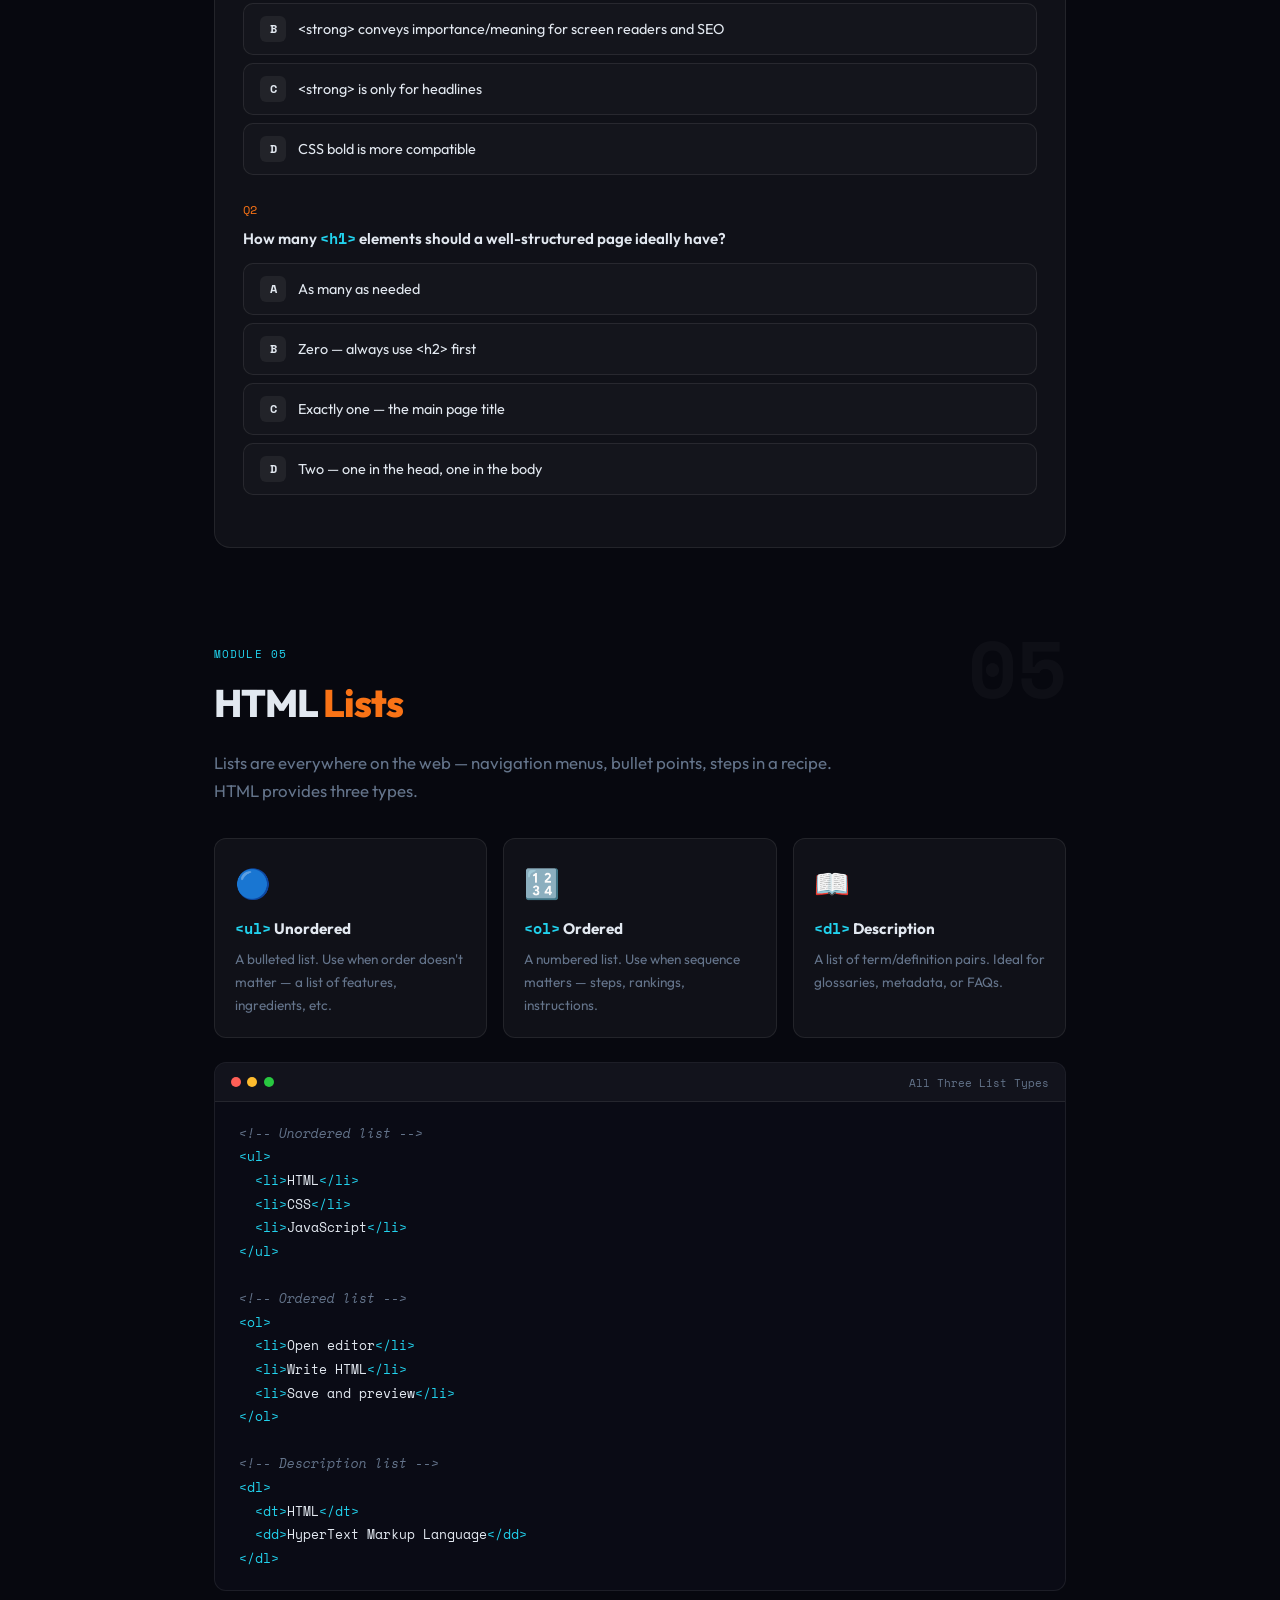
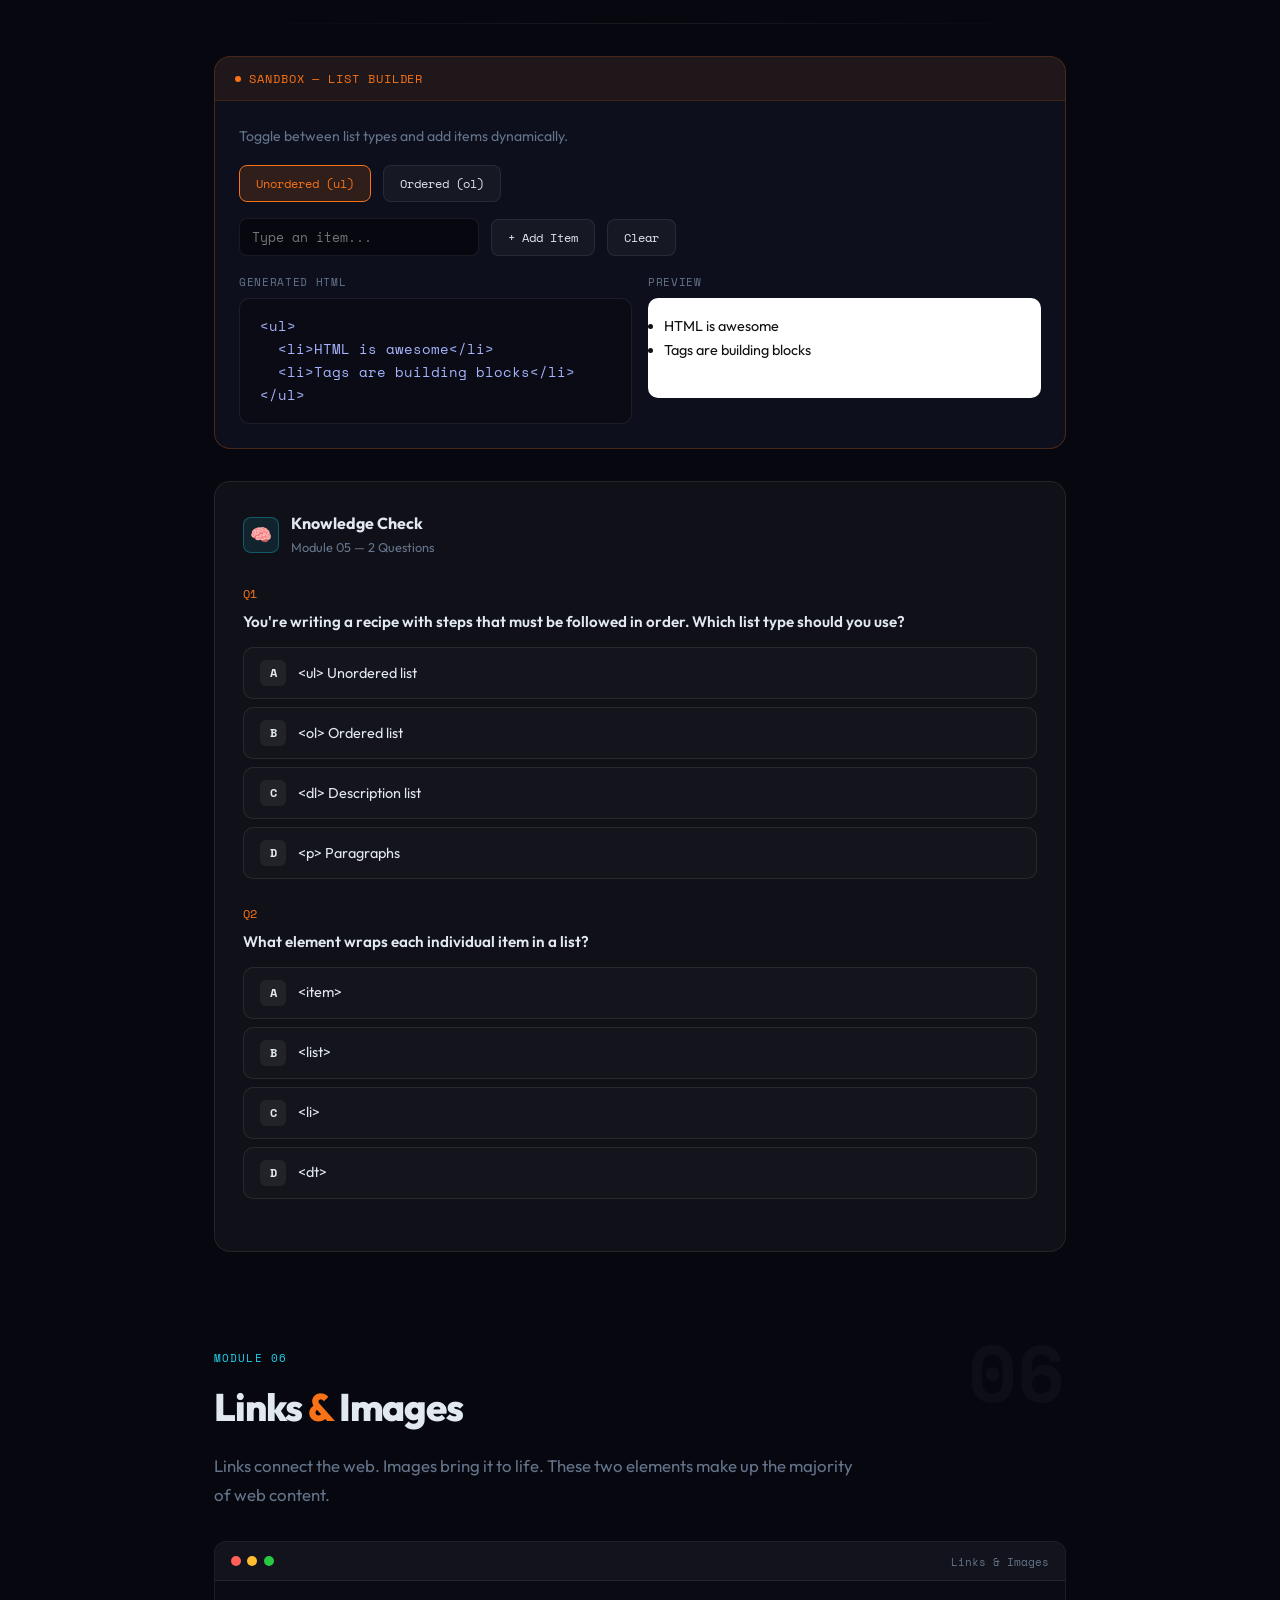
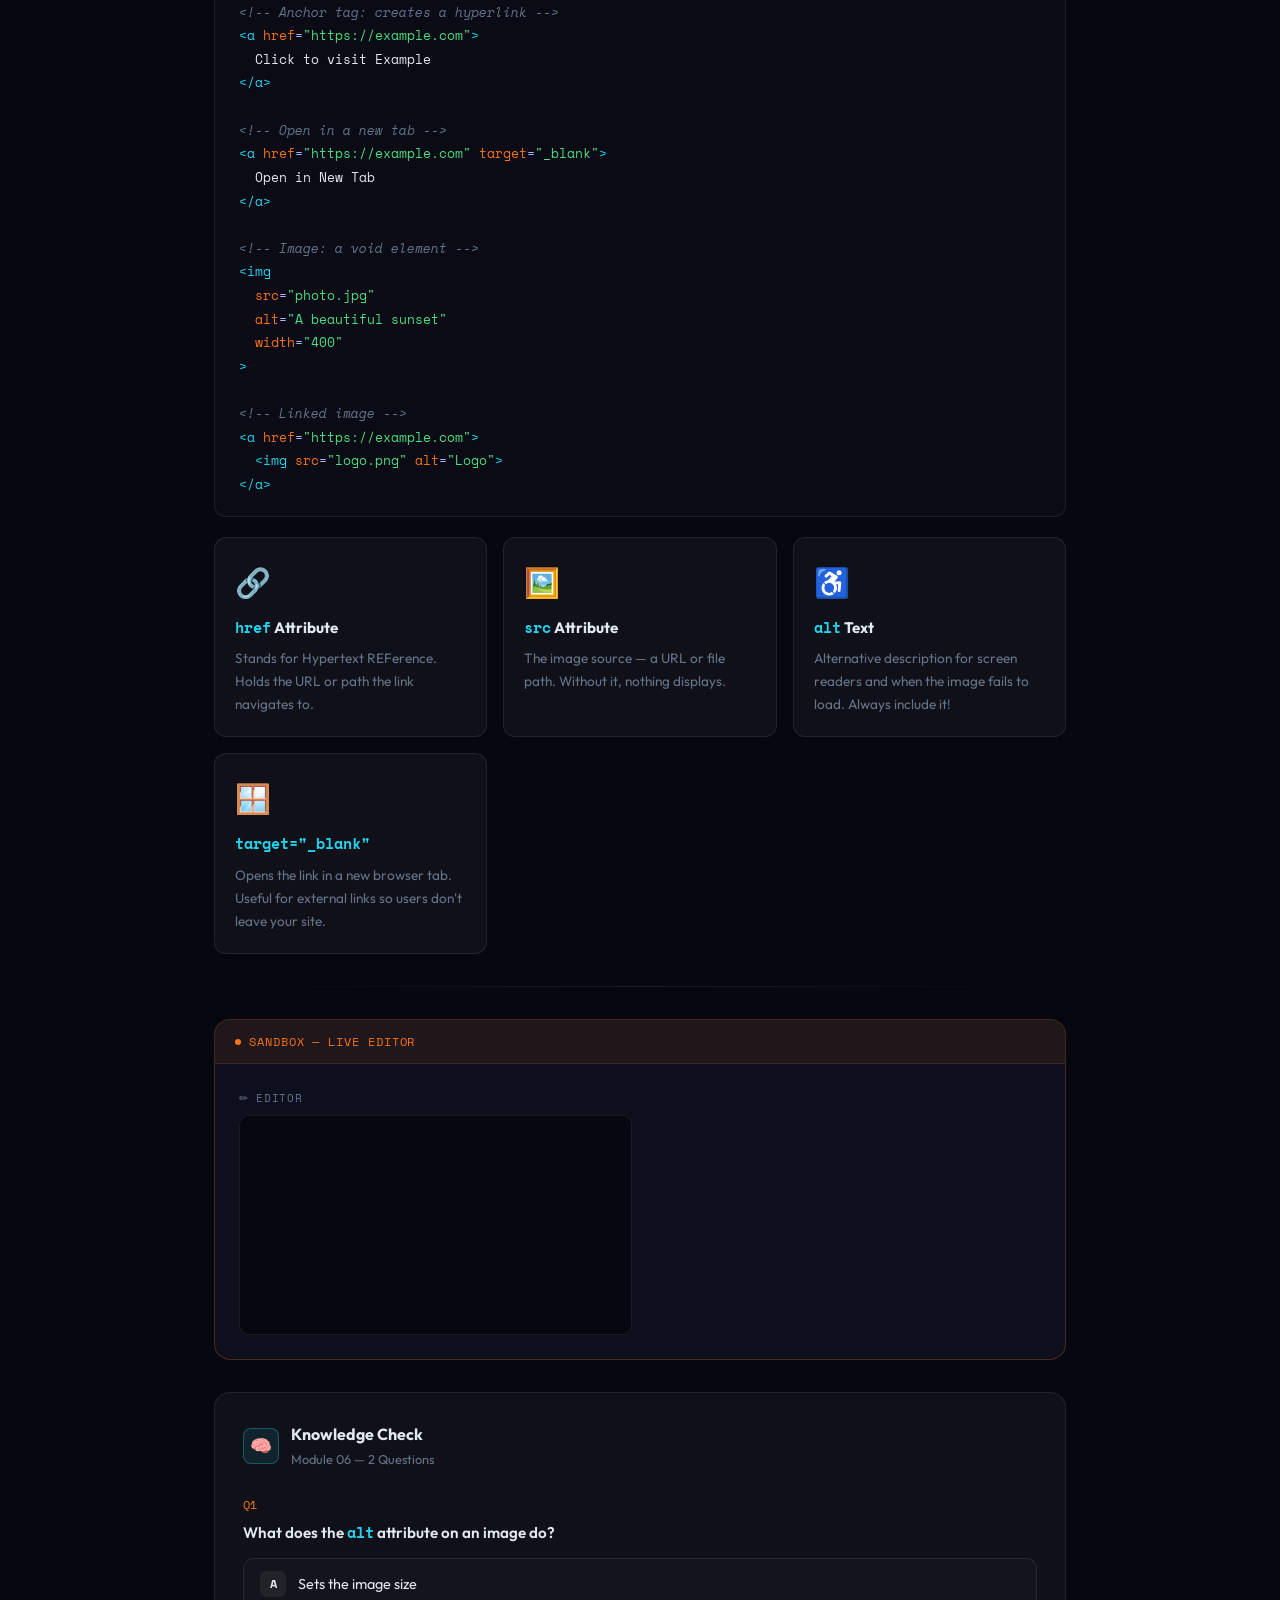
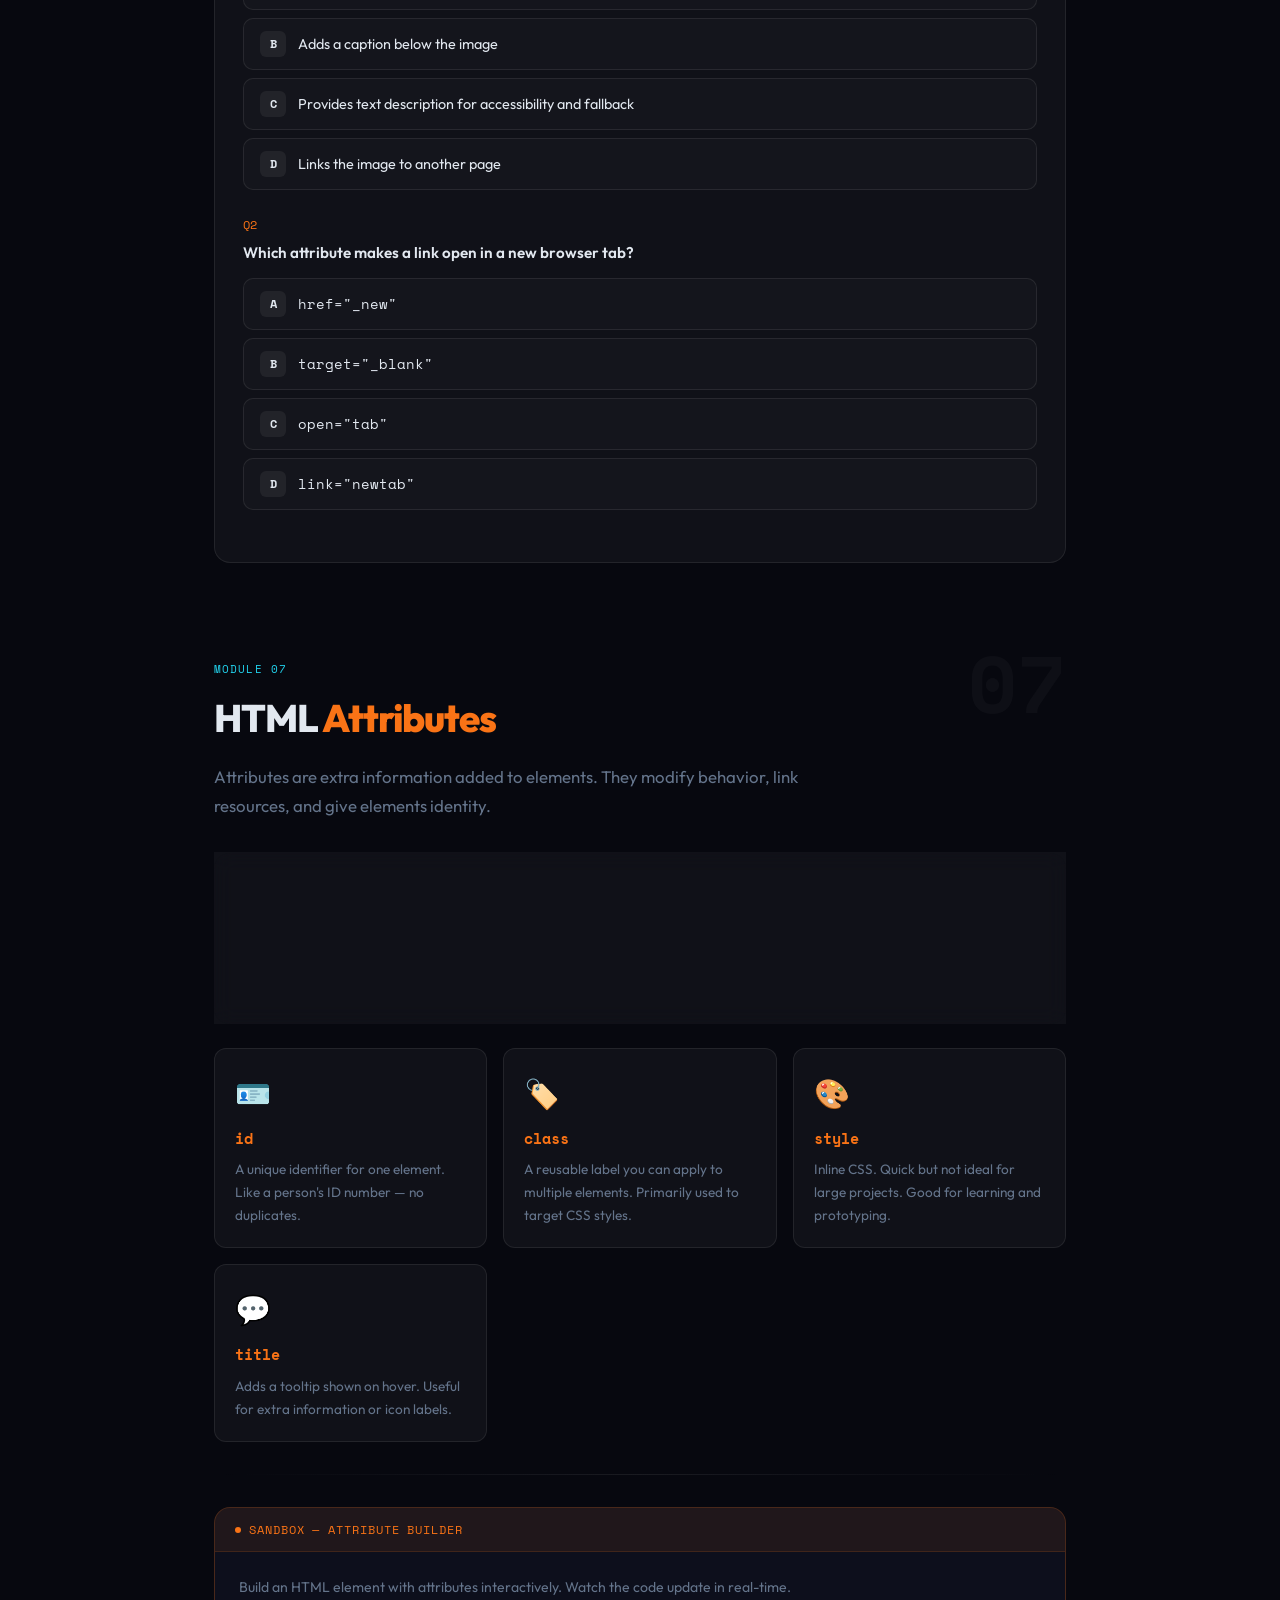
==== commit d4845df8: "Update index.html" ====
--- a/index.html
+++ b/index.html
@@ -1,809 +1,2129 @@
 <!DOCTYPE html>
 <html lang="en">
 <head>
-    <meta charset="UTF-8">
-    <meta name="viewport" content="width=device-width, initial-scale=1.0">
-    <title>Responsive Web Design Pro</title>
-    <link rel="preconnect" href="https://fonts.googleapis.com">
-    <link rel="preconnect" href="https://fonts.gstatic.com" crossorigin>
-    <link href="https://fonts.googleapis.com/css2?family=Inter:wght@300;400;600;700;800&family=Fira+Code:wght@400;500;600;700&family=Poppins:wght@400;600;700;800&display=swap" rel="stylesheet">
-    <link rel="stylesheet" href="style.css">
+<meta charset="UTF-8" />
+<meta name="viewport" content="width=device-width, initial-scale=1.0"/>
+<title>HTML Masterclass — Structure, Tags & Elements</title>
+<link rel="preconnect" href="https://fonts.googleapis.com">
+<link href="https://fonts.googleapis.com/css2?family=Space+Mono:ital,wght@0,400;0,700;1,400&family=Outfit:wght@300;400;600;700;900&display=swap" rel="stylesheet">
+<style>
+/* ══════════════════════════════════════════════
+   ROOT & THEME
+══════════════════════════════════════════════ */
+:root {
+  --bg:        #07080f;
+  --bg2:       #0d0f1c;
+  --bg3:       #131525;
+  --orange:    #f97316;
+  --orange-dim:#7a3908;
+  --cyan:      #22d3ee;
+  --cyan-dim:  #0e4f5c;
+  --green:     #4ade80;
+  --red:       #f87171;
+  --text:      #e2e8f0;
+  --muted:     #64748b;
+  --glass:     rgba(255,255,255,0.04);
+  --glass-border: rgba(255,255,255,0.08);
+  --mono: 'Space Mono', monospace;
+  --sans: 'Outfit', sans-serif;
+}
+
+*, *::before, *::after { box-sizing: border-box; margin: 0; padding: 0; }
+
+html { scroll-behavior: smooth; }
+
+body {
+  background: var(--bg);
+  color: var(--text);
+  font-family: var(--sans);
+  font-size: 16px;
+  line-height: 1.7;
+  overflow-x: hidden;
+}
+
+/* Grid background */
+body::before {
+  content: '';
+  position: fixed; inset: 0;
+  background-image:
+    linear-gradient(rgba(249,115,22,0.03) 1px, transparent 1px),
+    linear-gradient(90deg, rgba(249,115,22,0.03) 1px, transparent 1px);
+  background-size: 60px 60px;
+  pointer-events: none;
+  z-index: 0;
+}
+
+/* ══════════════════════════════════════════════
+   HEADER
+══════════════════════════════════════════════ */
+header {
+  position: fixed; top: 0; left: 0; right: 0;
+  z-index: 100;
+  background: rgba(7,8,15,0.85);
+  backdrop-filter: blur(20px);
+  border-bottom: 1px solid var(--glass-border);
+  padding: 0 2rem;
+  height: 64px;
+  display: flex; align-items: center; justify-content: space-between;
+}
+
+.header-logo {
+  display: flex; align-items: center; gap: .75rem;
+}
+
+.logo-icon {
+  width: 36px; height: 36px;
+  background: linear-gradient(135deg, var(--orange), #fb923c);
+  border-radius: 8px;
+  display: flex; align-items: center; justify-content: center;
+  font-family: var(--mono);
+  font-size: .7rem;
+  font-weight: 700;
+  color: #fff;
+  box-shadow: 0 0 20px rgba(249,115,22,0.4);
+}
+
+.header-title {
+  font-size: .95rem;
+  font-weight: 600;
+  color: var(--text);
+  letter-spacing: -.01em;
+}
+
+.header-title span { color: var(--orange); }
+
+.progress-bar-wrap {
+  width: 140px; height: 4px;
+  background: var(--glass-border);
+  border-radius: 99px;
+  overflow: hidden;
+}
+.progress-bar-fill {
+  height: 100%;
+  width: 0%;
+  background: linear-gradient(90deg, var(--orange), var(--cyan));
+  border-radius: 99px;
+  transition: width .4s ease;
+}
+
+/* ══════════════════════════════════════════════
+   HERO
+══════════════════════════════════════════════ */
+.hero {
+  min-height: 100vh;
+  display: flex; flex-direction: column; align-items: center; justify-content: center;
+  text-align: center;
+  padding: 8rem 2rem 4rem;
+  position: relative;
+  z-index: 1;
+}
+
+.hero-eyebrow {
+  display: inline-flex; align-items: center; gap: .5rem;
+  font-family: var(--mono);
+  font-size: .72rem;
+  color: var(--orange);
+  background: rgba(249,115,22,0.08);
+  border: 1px solid rgba(249,115,22,0.25);
+  border-radius: 99px;
+  padding: .35rem .9rem;
+  margin-bottom: 2rem;
+  letter-spacing: .08em;
+}
+
+.hero-eyebrow::before {
+  content: '';
+  width: 6px; height: 6px;
+  background: var(--orange);
+  border-radius: 50%;
+  animation: pulse 2s infinite;
+}
+
+@keyframes pulse {
+  0%,100% { opacity: 1; box-shadow: 0 0 0 0 rgba(249,115,22,.4); }
+  50%      { opacity: .7; box-shadow: 0 0 0 6px rgba(249,115,22,0); }
+}
+
+.hero h1 {
+  font-size: clamp(2.8rem, 6vw, 5.5rem);
+  font-weight: 900;
+  line-height: 1.05;
+  letter-spacing: -.04em;
+  margin-bottom: 1.5rem;
+}
+
+.hero h1 .line2 { color: var(--orange); }
+
+.hero p {
+  max-width: 560px;
+  color: var(--muted);
+  font-size: 1.1rem;
+  margin-bottom: 3rem;
+}
+
+.hero-stats {
+  display: flex; gap: 2.5rem;
+  margin-bottom: 3rem;
+}
+
+.stat {
+  text-align: center;
+}
+.stat-num {
+  font-size: 1.8rem;
+  font-weight: 700;
+  color: var(--orange);
+  font-family: var(--mono);
+}
+.stat-label {
+  font-size: .75rem;
+  color: var(--muted);
+  text-transform: uppercase;
+  letter-spacing: .08em;
+}
+
+.btn-primary {
+  display: inline-flex; align-items: center; gap: .5rem;
+  background: var(--orange);
+  color: #fff;
+  font-weight: 700;
+  font-size: .95rem;
+  padding: .85rem 2rem;
+  border-radius: 10px;
+  border: none;
+  cursor: pointer;
+  transition: all .2s;
+  text-decoration: none;
+  box-shadow: 0 0 30px rgba(249,115,22,0.35);
+}
+.btn-primary:hover {
+  background: #fb923c;
+  transform: translateY(-2px);
+  box-shadow: 0 0 45px rgba(249,115,22,0.5);
+}
+
+.scroll-hint {
+  position: absolute;
+  bottom: 2rem; left: 50%; transform: translateX(-50%);
+  font-size: .75rem; color: var(--muted);
+  display: flex; flex-direction: column; align-items: center; gap: .5rem;
+  animation: float 3s ease-in-out infinite;
+}
+.scroll-arrow { font-size: 1.2rem; }
+
+@keyframes float {
+  0%,100% { transform: translateX(-50%) translateY(0); }
+  50%      { transform: translateX(-50%) translateY(-8px); }
+}
+
+/* ══════════════════════════════════════════════
+   MAIN / MODULES
+══════════════════════════════════════════════ */
+main {
+  position: relative; z-index: 1;
+  max-width: 900px;
+  margin: 0 auto;
+  padding: 2rem 1.5rem 8rem;
+}
+
+/* Module wrapper */
+.module {
+  margin-bottom: 6rem;
+  opacity: 0;
+  transform: translateY(40px);
+  transition: opacity .6s ease, transform .6s ease;
+}
+.module.visible {
+  opacity: 1;
+  transform: translateY(0);
+}
+
+/* Module header */
+.module-tag {
+  font-family: var(--mono);
+  font-size: .7rem;
+  color: var(--cyan);
+  letter-spacing: .1em;
+  text-transform: uppercase;
+  margin-bottom: .5rem;
+}
+.module-title {
+  font-size: clamp(1.8rem, 3vw, 2.6rem);
+  font-weight: 800;
+  letter-spacing: -.03em;
+  margin-bottom: .75rem;
+}
+.module-title .accent { color: var(--orange); }
+.module-desc {
+  color: var(--muted);
+  max-width: 640px;
+  margin-bottom: 2rem;
+  font-size: 1.05rem;
+}
+
+/* Divider */
+.divider {
+  height: 1px;
+  background: linear-gradient(90deg, transparent, var(--glass-border), transparent);
+  margin: 2rem 0;
+}
+
+/* ══════════════════════════════════════════════
+   GLASS CARD
+══════════════════════════════════════════════ */
+.glass {
+  background: var(--glass);
+  border: 1px solid var(--glass-border);
+  border-radius: 16px;
+  padding: 1.75rem;
+  backdrop-filter: blur(10px);
+}
+
+/* ══════════════════════════════════════════════
+   CONCEPT BLOCKS
+══════════════════════════════════════════════ */
+.concept-grid {
+  display: grid;
+  grid-template-columns: repeat(auto-fit, minmax(240px, 1fr));
+  gap: 1rem;
+  margin-bottom: 1.5rem;
+}
+
+.concept-card {
+  background: var(--glass);
+  border: 1px solid var(--glass-border);
+  border-radius: 12px;
+  padding: 1.25rem;
+  transition: border-color .2s, transform .2s;
+}
+.concept-card:hover {
+  border-color: rgba(249,115,22,0.3);
+  transform: translateY(-2px);
+}
+.concept-card-icon { font-size: 1.8rem; margin-bottom: .5rem; }
+.concept-card h4 { font-size: .95rem; font-weight: 700; margin-bottom: .4rem; }
+.concept-card p  { font-size: .85rem; color: var(--muted); }
+
+/* Code block */
+.code-block {
+  background: #0a0b15;
+  border: 1px solid var(--glass-border);
+  border-radius: 12px;
+  overflow: hidden;
+  margin: 1.25rem 0;
+}
+.code-block-header {
+  display: flex; align-items: center; justify-content: space-between;
+  padding: .6rem 1rem;
+  background: rgba(255,255,255,0.03);
+  border-bottom: 1px solid var(--glass-border);
+}
+.code-dots { display: flex; gap: .4rem; }
+.code-dot {
+  width: 10px; height: 10px; border-radius: 50%;
+}
+.code-dot.red   { background: #ff5f57; }
+.code-dot.yellow{ background: #febc2e; }
+.code-dot.green { background: #28c840; }
+.code-lang {
+  font-family: var(--mono);
+  font-size: .7rem;
+  color: var(--muted);
+}
+.code-block pre {
+  padding: 1.2rem 1.5rem;
+  font-family: var(--mono);
+  font-size: .82rem;
+  line-height: 1.8;
+  overflow-x: auto;
+  color: #a5b4fc;
+}
+.code-block pre .tag  { color: var(--cyan); }
+.code-block pre .attr { color: var(--orange); }
+.code-block pre .val  { color: var(--green); }
+.code-block pre .com  { color: var(--muted); font-style: italic; }
+.code-block pre .txt  { color: #e2e8f0; }
+
+/* Info callout */
+.callout {
+  display: flex; gap: 1rem;
+  padding: 1rem 1.25rem;
+  border-radius: 10px;
+  margin: 1.25rem 0;
+  font-size: .9rem;
+}
+.callout.info  { background: rgba(34,211,238,0.07); border: 1px solid rgba(34,211,238,0.2); }
+.callout.tip   { background: rgba(249,115,22,0.07); border: 1px solid rgba(249,115,22,0.2); }
+.callout.warn  { background: rgba(248,113,113,0.07); border: 1px solid rgba(248,113,113,0.2); }
+.callout-icon  { font-size: 1.2rem; flex-shrink: 0; }
+.callout-body  { }
+.callout-body strong { display: block; margin-bottom: .25rem; font-size: .85rem; text-transform: uppercase; letter-spacing: .05em; }
+
+/* ══════════════════════════════════════════════
+   INTERACTIVE SANDBOX
+══════════════════════════════════════════════ */
+.sandbox-wrap {
+  border: 1px solid rgba(249,115,22,0.25);
+  border-radius: 16px;
+  overflow: hidden;
+  margin: 2rem 0;
+  background: var(--bg2);
+}
+.sandbox-header {
+  padding: .75rem 1.25rem;
+  background: rgba(249,115,22,0.08);
+  border-bottom: 1px solid rgba(249,115,22,0.15);
+  display: flex; align-items: center; justify-content: space-between;
+}
+.sandbox-label {
+  font-family: var(--mono);
+  font-size: .72rem;
+  color: var(--orange);
+  letter-spacing: .08em;
+  display: flex; align-items: center; gap: .5rem;
+}
+.sandbox-label::before {
+  content: '';
+  width: 6px; height: 6px;
+  background: var(--orange);
+  border-radius: 50%;
+  animation: pulse 2s infinite;
+}
+.sandbox-body { padding: 1.5rem; }
+
+/* Editor + Preview side by side */
+.editor-preview {
+  display: grid;
+  grid-template-columns: 1fr 1fr;
+  gap: 1rem;
+}
+@media (max-width: 620px) {
+  .editor-preview { grid-template-columns: 1fr; }
+}
+
+.editor-pane, .preview-pane {
+  display: flex; flex-direction: column; gap: .5rem;
+}
+.pane-label {
+  font-family: var(--mono);
+  font-size: .7rem;
+  color: var(--muted);
+  letter-spacing: .06em;
+}
+
+.code-editor {
+  width: 100%;
+  height: 220px;
+  background: #07080f;
+  border: 1px solid var(--glass-border);
+  border-radius: 10px;
+  color: #a5b4fc;
+  font-family: var(--mono);
+  font-size: .8rem;
+  line-height: 1.8;
+  padding: 1rem;
+  resize: vertical;
+  outline: none;
+  transition: border-color .2s;
+}
+.code-editor:focus { border-color: rgba(249,115,22,0.4); }
+
+.preview-frame {
+  width: 100%;
+  height: 220px;
+  background: #fff;
+  border: 1px solid var(--glass-border);
+  border-radius: 10px;
+  overflow: hidden;
+}
+
+/* Visual sandbox (non-code) */
+.visual-sandbox {
+  background: var(--bg3);
+  border: 1px dashed var(--glass-border);
+  border-radius: 12px;
+  padding: 1.5rem;
+  min-height: 120px;
+  display: flex; flex-direction: column; gap: 1rem;
+}
+
+.control-row {
+  display: flex; flex-wrap: wrap; gap: .75rem; align-items: center;
+}
+
+.ctrl-btn {
+  padding: .5rem 1rem;
+  border-radius: 8px;
+  border: 1px solid var(--glass-border);
+  background: var(--glass);
+  color: var(--text);
+  font-family: var(--mono);
+  font-size: .78rem;
+  cursor: pointer;
+  transition: all .15s;
+}
+.ctrl-btn:hover { border-color: var(--orange); color: var(--orange); }
+.ctrl-btn.active { background: rgba(249,115,22,0.15); border-color: var(--orange); color: var(--orange); }
+
+.output-display {
+  background: #0a0b15;
+  border: 1px solid var(--glass-border);
+  border-radius: 10px;
+  padding: 1rem 1.25rem;
+  font-family: var(--mono);
+  font-size: .85rem;
+  min-height: 60px;
+  color: #a5b4fc;
+  transition: all .3s;
+}
+
+/* Tag anatomy diagram */
+.tag-anatomy {
+  position: relative;
+  display: flex; align-items: center; justify-content: center;
+  padding: 2rem 1rem;
+  gap: 0;
+  flex-wrap: wrap;
+  row-gap: 1rem;
+}
+.tag-part {
+  display: flex; flex-direction: column; align-items: center;
+  gap: .35rem;
+}
+.tag-text {
+  font-family: var(--mono);
+  font-size: 1.3rem;
+  font-weight: 700;
+  padding: .4rem .6rem;
+  border-radius: 6px;
+  white-space: nowrap;
+}
+.tag-text.bracket { color: var(--cyan); background: rgba(34,211,238,0.08); }
+.tag-text.tagname  { color: var(--orange); background: rgba(249,115,22,0.08); }
+.tag-text.content  { color: var(--green); background: rgba(74,222,128,0.08); }
+.tag-text.slash    { color: #f472b6; background: rgba(244,114,182,0.08); }
+.tag-label {
+  font-size: .7rem;
+  color: var(--muted);
+  font-family: var(--mono);
+  letter-spacing: .04em;
+}
+.tag-connector {
+  width: 1px; height: 24px;
+  background: var(--glass-border);
+  margin: 0 auto .25rem;
+}
+
+/* ══════════════════════════════════════════════
+   QUIZ
+══════════════════════════════════════════════ */
+.quiz-wrap {
+  background: var(--glass);
+  border: 1px solid var(--glass-border);
+  border-radius: 16px;
+  padding: 1.75rem;
+  margin-top: 2rem;
+}
+.quiz-header {
+  display: flex; align-items: center; gap: .75rem;
+  margin-bottom: 1.5rem;
+}
+.quiz-icon {
+  width: 36px; height: 36px;
+  background: rgba(34,211,238,0.1);
+  border: 1px solid rgba(34,211,238,0.3);
+  border-radius: 8px;
+  display: flex; align-items: center; justify-content: center;
+  font-size: 1.1rem;
+}
+.quiz-title { font-weight: 700; font-size: 1rem; }
+.quiz-sub   { font-size: .8rem; color: var(--muted); }
+
+.question-block { margin-bottom: 1.5rem; }
+.question-text  {
+  font-size: .95rem;
+  font-weight: 600;
+  margin-bottom: .75rem;
+}
+.question-num {
+  font-family: var(--mono);
+  font-size: .78rem;
+  color: var(--orange);
+  margin-bottom: .3rem;
+}
+
+.options { display: flex; flex-direction: column; gap: .5rem; }
+
+.option {
+  display: flex; align-items: center; gap: .75rem;
+  padding: .75rem 1rem;
+  border: 1px solid var(--glass-border);
+  border-radius: 10px;
+  cursor: pointer;
+  transition: all .2s;
+  font-size: .9rem;
+  user-select: none;
+  background: rgba(255,255,255,0.02);
+}
+.option:hover:not(.disabled) {
+  border-color: rgba(249,115,22,0.4);
+  background: rgba(249,115,22,0.05);
+}
+.option.correct {
+  border-color: var(--green) !important;
+  background: rgba(74,222,128,0.1) !important;
+  color: var(--green);
+}
+.option.wrong {
+  border-color: var(--red) !important;
+  background: rgba(248,113,113,0.1) !important;
+  color: var(--red);
+  animation: shake .4s ease;
+}
+.option.disabled { cursor: default; }
+
+@keyframes shake {
+  0%,100% { transform: translateX(0); }
+  20%  { transform: translateX(-8px); }
+  40%  { transform: translateX(8px); }
+  60%  { transform: translateX(-5px); }
+  80%  { transform: translateX(5px); }
+}
+
+.option-letter {
+  width: 26px; height: 26px;
+  border-radius: 6px;
+  background: rgba(255,255,255,0.06);
+  display: flex; align-items: center; justify-content: center;
+  font-family: var(--mono);
+  font-size: .75rem;
+  font-weight: 700;
+  flex-shrink: 0;
+  transition: background .2s;
+}
+.option.correct .option-letter { background: rgba(74,222,128,0.2); }
+.option.wrong   .option-letter { background: rgba(248,113,113,0.2); }
+
+.feedback-msg {
+  margin-top: .6rem;
+  font-size: .85rem;
+  padding: .6rem .9rem;
+  border-radius: 8px;
+  display: none;
+}
+.feedback-msg.show { display: block; }
+.feedback-msg.correct { background: rgba(74,222,128,0.1); color: var(--green); border: 1px solid rgba(74,222,128,0.2); }
+.feedback-msg.wrong   { background: rgba(248,113,113,0.1); color: var(--red);   border: 1px solid rgba(248,113,113,0.2); }
+
+.quiz-reset {
+  margin-top: 1rem;
+  padding: .55rem 1.25rem;
+  border-radius: 8px;
+  border: 1px solid var(--glass-border);
+  background: var(--glass);
+  color: var(--muted);
+  font-size: .82rem;
+  cursor: pointer;
+  transition: all .2s;
+  display: none;
+}
+.quiz-reset:hover { border-color: var(--orange); color: var(--orange); }
+.quiz-reset.show  { display: inline-flex; }
+
+/* ══════════════════════════════════════════════
+   DOM TREE VISUALIZER
+══════════════════════════════════════════════ */
+.tree-display {
+  background: #0a0b15;
+  border: 1px solid var(--glass-border);
+  border-radius: 12px;
+  padding: 1.5rem;
+  font-family: var(--mono);
+  font-size: .82rem;
+  line-height: 2;
+}
+.tree-node {
+  display: flex; align-items: flex-start; gap: .4rem;
+  margin: .1rem 0;
+}
+.tree-branch { color: var(--muted); user-select: none; }
+.tree-tag    { color: var(--cyan); }
+.tree-text   { color: var(--green); font-style: italic; }
+.tree-attr   { color: var(--orange); }
+.tree-indent { margin-left: 1.4rem; }
+
+/* ══════════════════════════════════════════════
+   ELEMENT EXPLORER (Module 3)
+══════════════════════════════════════════════ */
+.element-grid {
+  display: grid;
+  grid-template-columns: repeat(auto-fill, minmax(130px, 1fr));
+  gap: .6rem;
+}
+.element-chip {
+  background: var(--glass);
+  border: 1px solid var(--glass-border);
+  border-radius: 8px;
+  padding: .6rem .8rem;
+  cursor: pointer;
+  transition: all .2s;
+  text-align: center;
+}
+.element-chip:hover, .element-chip.active {
+  border-color: var(--orange);
+  background: rgba(249,115,22,0.08);
+}
+.element-chip code {
+  font-family: var(--mono);
+  font-size: .8rem;
+  color: var(--cyan);
+  display: block;
+  margin-bottom: .25rem;
+}
+.element-chip span { font-size: .72rem; color: var(--muted); }
+
+.element-detail {
+  margin-top: 1rem;
+  padding: 1.25rem;
+  background: var(--bg3);
+  border: 1px solid rgba(249,115,22,0.2);
+  border-radius: 12px;
+  display: none;
+  animation: fadeIn .25s ease;
+}
+.element-detail.show { display: block; }
+
+@keyframes fadeIn {
+  from { opacity: 0; transform: translateY(6px); }
+  to   { opacity: 1; transform: translateY(0); }
+}
+
+.element-detail h4 {
+  font-size: 1rem;
+  font-weight: 700;
+  margin-bottom: .4rem;
+  color: var(--orange);
+}
+.element-detail p { font-size: .88rem; color: var(--muted); margin-bottom: .75rem; }
+.element-detail .example {
+  font-family: var(--mono);
+  font-size: .8rem;
+  background: #07080f;
+  padding: .75rem 1rem;
+  border-radius: 8px;
+  color: #a5b4fc;
+}
+
+/* ══════════════════════════════════════════════
+   ATTRIBUTE BUILDER (Module 6)
+══════════════════════════════════════════════ */
+.attr-builder {
+  display: flex; flex-direction: column; gap: 1rem;
+}
+.attr-row {
+  display: flex; align-items: center; gap: .75rem; flex-wrap: wrap;
+}
+.attr-row label {
+  font-size: .82rem;
+  color: var(--muted);
+  width: 80px;
+  flex-shrink: 0;
+}
+.attr-input {
+  flex: 1;
+  min-width: 140px;
+  background: #07080f;
+  border: 1px solid var(--glass-border);
+  border-radius: 8px;
+  color: var(--text);
+  font-family: var(--mono);
+  font-size: .82rem;
+  padding: .5rem .75rem;
+  outline: none;
+  transition: border-color .2s;
+}
+.attr-input:focus { border-color: rgba(249,115,22,0.4); }
+
+.attr-output {
+  background: #0a0b15;
+  border: 1px solid var(--glass-border);
+  border-radius: 10px;
+  padding: 1rem 1.25rem;
+  font-family: var(--mono);
+  font-size: .85rem;
+  color: #a5b4fc;
+  word-break: break-all;
+}
+
+/* ══════════════════════════════════════════════
+   PROGRESS MODULE NAV
+══════════════════════════════════════════════ */
+.module-nav {
+  position: fixed;
+  right: 1.5rem;
+  top: 50%;
+  transform: translateY(-50%);
+  display: flex; flex-direction: column; gap: .5rem;
+  z-index: 90;
+}
+@media (max-width: 1100px) { .module-nav { display: none; } }
+
+.nav-dot {
+  width: 8px; height: 8px;
+  border-radius: 50%;
+  background: var(--glass-border);
+  cursor: pointer;
+  transition: all .2s;
+  border: 1px solid transparent;
+  position: relative;
+}
+.nav-dot::after {
+  content: attr(data-label);
+  position: absolute;
+  right: 16px; top: 50%;
+  transform: translateY(-50%);
+  background: var(--bg2);
+  border: 1px solid var(--glass-border);
+  border-radius: 6px;
+  padding: .25rem .6rem;
+  font-size: .72rem;
+  white-space: nowrap;
+  color: var(--text);
+  opacity: 0;
+  pointer-events: none;
+  transition: opacity .2s;
+}
+.nav-dot:hover::after { opacity: 1; }
+.nav-dot.active { background: var(--orange); box-shadow: 0 0 8px rgba(249,115,22,0.5); }
+.nav-dot.done   { background: var(--cyan); }
+
+/* ══════════════════════════════════════════════
+   FOOTER
+══════════════════════════════════════════════ */
+footer {
+  position: relative; z-index: 1;
+  text-align: center;
+  padding: 3rem 2rem;
+  border-top: 1px solid var(--glass-border);
+  color: var(--muted);
+  font-size: .85rem;
+}
+footer strong { color: var(--orange); }
+
+/* ══════════════════════════════════════════════
+   UTILITIES
+══════════════════════════════════════════════ */
+.badge {
+  display: inline-block;
+  font-family: var(--mono);
+  font-size: .7rem;
+  padding: .2rem .6rem;
+  border-radius: 99px;
+  background: rgba(249,115,22,0.1);
+  border: 1px solid rgba(249,115,22,0.25);
+  color: var(--orange);
+  margin-right: .4rem;
+}
+.badge.cyan {
+  background: rgba(34,211,238,0.1);
+  border-color: rgba(34,211,238,0.25);
+  color: var(--cyan);
+}
+
+/* Highlight text */
+.hl { color: var(--orange); }
+.hl-c { color: var(--cyan); }
+
+/* Section number */
+.section-number {
+  font-family: var(--mono);
+  font-size: 5rem;
+  font-weight: 900;
+  color: rgba(255,255,255,0.03);
+  position: absolute;
+  right: 0; top: -1rem;
+  line-height: 1;
+  pointer-events: none;
+  user-select: none;
+}
+
+/* Responsive */
+@media (max-width: 600px) {
+  .hero-stats { gap: 1.5rem; }
+  .stat-num   { font-size: 1.4rem; }
+  .hero h1    { font-size: 2.4rem; }
+  .module-title { font-size: 1.7rem; }
+}
+</style>
 </head>
 <body>
-    <div id="progressBar"></div>
-
-    <!-- Navigation -->
-    <nav class="main-nav">
-        <div class="nav-container">
-            <div class="nav-logo">Responsive Design</div>
-            <ul class="nav-links">
-                <li><a href="#section1" class="nav-link">Basics</a></li>
-                <li><a href="#section2" class="nav-link">Media Queries</a></li>
-                <li><a href="#section3" class="nav-link">Breakpoints</a></li>
-                <li><a href="#section4" class="nav-link">Mobile First</a></li>
-            </ul>
+
+<!-- ════════════ HEADER ════════════ -->
+<header>
+  <div class="header-logo">
+    <div class="logo-icon">&lt;/&gt;</div>
+    <div class="header-title">HTML <span>Masterclass</span></div>
+  </div>
+  <div class="progress-bar-wrap" title="Course Progress">
+    <div class="progress-bar-fill" id="progressFill"></div>
+  </div>
+</header>
+
+<!-- ════════════ MODULE NAV DOTS ════════════ -->
+<nav class="module-nav" id="moduleNav">
+  <div class="nav-dot" data-label="Intro" data-target="mod-intro"></div>
+  <div class="nav-dot" data-label="Structure" data-target="mod-structure"></div>
+  <div class="nav-dot" data-label="Tags & Elements" data-target="mod-tags"></div>
+  <div class="nav-dot" data-label="Text Elements" data-target="mod-text"></div>
+  <div class="nav-dot" data-label="Lists" data-target="mod-lists"></div>
+  <div class="nav-dot" data-label="Links & Images" data-target="mod-links"></div>
+  <div class="nav-dot" data-label="Attributes" data-target="mod-attributes"></div>
+</nav>
+
+<!-- ════════════ HERO ════════════ -->
+<section class="hero">
+  <div class="hero-eyebrow">MODULE SERIES · WEB FUNDAMENTALS</div>
+  <h1>
+    Introduction to<br>
+    <span class="line2">HTML</span>
+  </h1>
+  <p>Master the language of the web. Learn how browsers understand structure, tags, and elements — from scratch, interactively.</p>
+  <div class="hero-stats">
+    <div class="stat"><div class="stat-num">7</div><div class="stat-label">Modules</div></div>
+    <div class="stat"><div class="stat-num">7</div><div class="stat-label">Sandboxes</div></div>
+    <div class="stat"><div class="stat-num">14</div><div class="stat-label">Questions</div></div>
+  </div>
+  <a href="#mod-intro" class="btn-primary">Start Learning →</a>
+  <div class="scroll-hint">
+    <div class="scroll-arrow">↓</div>
+    scroll to explore
+  </div>
+</section>
+
+<!-- ════════════ MAIN CONTENT ════════════ -->
+<main>
+
+<!-- ─────────────────────────────────────
+  MODULE 1 — WHAT IS HTML?
+───────────────────────────────────── -->
+<section class="module" id="mod-intro">
+  <div style="position:relative">
+    <div class="section-number">01</div>
+    <div class="module-tag">MODULE 01</div>
+    <h2 class="module-title">What is <span class="accent">HTML</span>?</h2>
+    <p class="module-desc">HTML is the skeleton of every webpage. Before any design, before any logic — there is HTML. Let's understand what it actually is.</p>
+  </div>
+
+  <div class="concept-grid">
+    <div class="concept-card">
+      <div class="concept-card-icon">🧱</div>
+      <h4>HyperText</h4>
+      <p>Text that links to other text — the original superpower of the web.</p>
+    </div>
+    <div class="concept-card">
+      <div class="concept-card-icon">📐</div>
+      <h4>Markup</h4>
+      <p>Special codes that annotate content, telling browsers what things <em>are</em>.</p>
+    </div>
+    <div class="concept-card">
+      <div class="concept-card-icon">🌐</div>
+      <h4>Language</h4>
+      <p>A standardized set of rules browsers understand worldwide.</p>
+    </div>
+  </div>
+
+  <div class="callout info">
+    <div class="callout-icon">💡</div>
+    <div class="callout-body">
+      <strong>Key Insight</strong>
+      HTML is <em>not</em> a programming language — it has no logic or conditions. It is a <strong>markup language</strong>: it describes the structure and meaning of content.
+    </div>
+  </div>
+
+  <p style="color:var(--muted); font-size:.95rem;">HTML was invented by <strong style="color:var(--text)">Tim Berners-Lee</strong> in 1991 and has evolved into <strong style="color:var(--orange)">HTML5</strong>, the standard in use today. Every website, from Google to Netflix, is built on HTML as its foundation.</p>
+
+  <div class="divider"></div>
+
+  <!-- SANDBOX 1 -->
+  <div class="sandbox-wrap">
+    <div class="sandbox-header">
+      <div class="sandbox-label">LIVE SANDBOX — ROLE OF HTML</div>
+      <span style="font-size:.75rem; color:var(--muted)">Try it!</span>
+    </div>
+    <div class="sandbox-body">
+      <p style="font-size:.88rem; color:var(--muted); margin-bottom:1rem;">See how the <em>same content</em> looks with and without HTML structure. Toggle to explore the difference.</p>
+      <div class="control-row" style="margin-bottom:1rem;">
+        <button class="ctrl-btn" id="noHtmlBtn" onclick="toggleHtmlRole('none')">Plain Text</button>
+        <button class="ctrl-btn active" id="withHtmlBtn" onclick="toggleHtmlRole('html')">With HTML</button>
+      </div>
+      <div class="visual-sandbox">
+        <div id="htmlRoleOutput" style="background:#fff; border-radius:8px; padding:1rem; color:#111; font-family:Georgia,serif; min-height:140px; transition:all .3s;">
+          <h2 style="margin-bottom:.5rem;">My First Webpage</h2>
+          <p>Welcome to the web! This is a paragraph with <strong>bold</strong> and <em>italic</em> text.</p>
+          <ul style="margin-top:.5rem; padding-left:1.2rem;">
+            <li>HTML gives structure</li>
+            <li>CSS adds style</li>
+            <li>JS adds behavior</li>
+          </ul>
         </div>
-    </nav>
-
-    <!-- Hero Section -->
-    <section class="hero">
-        <div class="hero-content">
-            <h1> Responsive Web Design</h1>
-            <p class="hero-subtitle">The complete guide to building websites that adapt beautifully to all devices and screen sizes </p>
-            <div class="hero-buttons">
-                <button class="btn-primary" onclick="document.getElementById('section1').scrollIntoView({behavior: 'smooth'})">Start Learning Now</button>
-                <button class="btn-secondary" onclick="document.getElementById('section2').scrollIntoView({behavior: 'smooth'})">Explore More</button>
-            </div>
+      </div>
+    </div>
+  </div>
+
+  <!-- QUIZ 1 -->
+  <div class="quiz-wrap">
+    <div class="quiz-header">
+      <div class="quiz-icon">🧠</div>
+      <div><div class="quiz-title">Knowledge Check</div><div class="quiz-sub">Module 01 — 2 Questions</div></div>
+    </div>
+
+    <div class="question-block" id="q1">
+      <div class="question-num">Q1</div>
+      <div class="question-text">What does the "M" in HTML stand for?</div>
+      <div class="options">
+        <div class="option" onclick="checkAnswer(this,'q1',false)"><span class="option-letter">A</span> Machine</div>
+        <div class="option" onclick="checkAnswer(this,'q1',true)"><span class="option-letter">B</span> Markup</div>
+        <div class="option" onclick="checkAnswer(this,'q1',false)"><span class="option-letter">C</span> Management</div>
+        <div class="option" onclick="checkAnswer(this,'q1',false)"><span class="option-letter">D</span> Module</div>
+      </div>
+      <div class="feedback-msg" id="q1-feedback"></div>
+    </div>
+
+    <div class="question-block" id="q2">
+      <div class="question-num">Q2</div>
+      <div class="question-text">HTML is classified as a ___.</div>
+      <div class="options">
+        <div class="option" onclick="checkAnswer(this,'q2',false)"><span class="option-letter">A</span> Programming language</div>
+        <div class="option" onclick="checkAnswer(this,'q2',false)"><span class="option-letter">B</span> Database query language</div>
+        <div class="option" onclick="checkAnswer(this,'q2',true)"><span class="option-letter">C</span> Markup language</div>
+        <div class="option" onclick="checkAnswer(this,'q2',false)"><span class="option-letter">D</span> Scripting language</div>
+      </div>
+      <div class="feedback-msg" id="q2-feedback"></div>
+    </div>
+
+    <button class="quiz-reset" id="reset-q1q2" onclick="resetQuiz(['q1','q2'],'reset-q1q2')">↺ Try Again</button>
+  </div>
+</section>
+
+<!-- ─────────────────────────────────────
+  MODULE 2 — HTML DOCUMENT STRUCTURE
+───────────────────────────────────── -->
+<section class="module" id="mod-structure">
+  <div style="position:relative">
+    <div class="section-number">02</div>
+    <div class="module-tag">MODULE 02</div>
+    <h2 class="module-title">HTML Document <span class="accent">Structure</span></h2>
+    <p class="module-desc">Every valid HTML file follows a strict boilerplate. Understanding this skeleton is step one for every web developer.</p>
+  </div>
+
+  <div class="code-block">
+    <div class="code-block-header">
+      <div class="code-dots"><div class="code-dot red"></div><div class="code-dot yellow"></div><div class="code-dot green"></div></div>
+      <div class="code-lang">index.html</div>
+    </div>
+    <pre><span class="com">&lt;!-- 1. The DOCTYPE Declaration --&gt;</span>
+<span class="tag">&lt;!DOCTYPE html&gt;</span>
+
+<span class="com">&lt;!-- 2. The root HTML element --&gt;</span>
+<span class="tag">&lt;html</span> <span class="attr">lang</span>=<span class="val">"en"</span><span class="tag">&gt;</span>
+
+  <span class="com">&lt;!-- 3. The HEAD (metadata, invisible) --&gt;</span>
+  <span class="tag">&lt;head&gt;</span>
+    <span class="tag">&lt;meta</span> <span class="attr">charset</span>=<span class="val">"UTF-8"</span><span class="tag">&gt;</span>
+    <span class="tag">&lt;title&gt;</span><span class="txt">My Webpage</span><span class="tag">&lt;/title&gt;</span>
+  <span class="tag">&lt;/head&gt;</span>
+
+  <span class="com">&lt;!-- 4. The BODY (visible content) --&gt;</span>
+  <span class="tag">&lt;body&gt;</span>
+    <span class="tag">&lt;h1&gt;</span><span class="txt">Hello, World!</span><span class="tag">&lt;/h1&gt;</span>
+  <span class="tag">&lt;/body&gt;</span>
+
+<span class="tag">&lt;/html&gt;</span></pre>
+  </div>
+
+  <div class="concept-grid">
+    <div class="concept-card">
+      <div class="concept-card-icon">📣</div>
+      <h4><code style="color:var(--cyan);font-family:var(--mono)">&lt;!DOCTYPE html&gt;</code></h4>
+      <p>Tells the browser to use the modern HTML5 standard. Always the very first line.</p>
+    </div>
+    <div class="concept-card">
+      <div class="concept-card-icon">🌍</div>
+      <h4><code style="color:var(--cyan);font-family:var(--mono)">&lt;html&gt;</code></h4>
+      <p>The root element. Every other element lives inside it. Use <code>lang</code> for accessibility.</p>
+    </div>
+    <div class="concept-card">
+      <div class="concept-card-icon">🧠</div>
+      <h4><code style="color:var(--cyan);font-family:var(--mono)">&lt;head&gt;</code></h4>
+      <p>Metadata — title, character set, linked files. Nothing in <code>&lt;head&gt;</code> is visible to users.</p>
+    </div>
+    <div class="concept-card">
+      <div class="concept-card-icon">👁️</div>
+      <h4><code style="color:var(--cyan);font-family:var(--mono)">&lt;body&gt;</code></h4>
+      <p>Everything the user sees. All your content — text, images, links — lives here.</p>
+    </div>
+  </div>
+
+  <!-- DOM Tree Visualizer -->
+  <div class="callout tip">
+    <div class="callout-icon">🌳</div>
+    <div class="callout-body">
+      <strong>The DOM Tree</strong>
+      HTML creates a <strong>Document Object Model (DOM)</strong> — a tree of nested elements. Browsers read this tree to render your page.
+    </div>
+  </div>
+
+  <div class="tree-display">
+    <div class="tree-node"><span class="tree-tag">document</span></div>
+    <div class="tree-indent">
+      <div class="tree-node"><span class="tree-branch">└─ </span><span class="tree-tag">&lt;html&gt;</span></div>
+      <div class="tree-indent">
+        <div class="tree-node"><span class="tree-branch">├─ </span><span class="tree-tag">&lt;head&gt;</span></div>
+        <div class="tree-indent">
+          <div class="tree-node"><span class="tree-branch">│  ├─ </span><span class="tree-tag">&lt;meta&gt;</span> <span class="tree-attr">charset="UTF-8"</span></div>
+          <div class="tree-node"><span class="tree-branch">│  └─ </span><span class="tree-tag">&lt;title&gt;</span> <span class="tree-text">"My Webpage"</span></div>
         </div>
-    </section>
-
-    <!-- Section 1: Basics -->
-    <section class="section" id="section1">
-        <div class="container">
-            <div class="section-header">
-                <div class="section-number">Lesson 1</div>
-                <h2>The Basics</h2>
-                <p class="section-subtitle">Learn the fundamental principles of responsive design</p>
-            </div>
-
-            <!-- Fluid Grids -->
-            <div class="card">
-                <h3>🔲 Fluid Grids - Flexible Layouts</h3>
-                <p class="card-desc">Use relative units (%) instead of fixed pixels (px) to create flexible and scalable layouts</p>
-                
-                <div class="code-editor-wrapper">
-                    <div class="editor-header">
-                        <div class="editor-dots">
-                            <div class="dot red"></div>
-                            <div class="dot yellow"></div>
-                            <div class="dot green"></div>
-                        </div>
-                        <span class="editor-filename">style.css</span>
-                    </div>
-                    <textarea spellcheck="false">.container {
-  width: 100%;
-  max-width: 1200px;
-  padding: 0 5%;
-  margin: 0 auto;
-}
-
-.column {
-  width: 50%;
-  float: left;
-  padding: 10px;
-}</textarea>
-                </div>
-
-                <h4 style="color: var(--accent); margin: 24px 0 16px; font-weight: 700;">Device Preview:</h4>
-                <div class="devices-grid">
-                    <div class="device-wrapper">
-                        <div class="device mobile">
-                            <div class="device-screen">
-                                <div class="demo-content">
-                                    <div class="demo-col col-1">📦 50%</div>
-                                    <div class="demo-col col-2">📦 50%</div>
-                                </div>
-                            </div>
-                        </div>
-                        <div class="device-label">📱 Mobile<br>(220px)</div>
-                    </div>
-                    <div class="device-wrapper">
-                        <div class="device tablet">
-                            <div class="device-screen">
-                                <div class="demo-content">
-                                    <div class="demo-col col-1" style="width: 48%; display: inline-block; margin-right: 2%;">📦 50%</div>
-                                    <div class="demo-col col-2" style="width: 48%; display: inline-block;">📦 50%</div>
-                                </div>
-                            </div>
-                        </div>
-                        <div class="device-label">📱 Tablet<br>(380px)</div>
-                    </div>
-                    <div class="device-wrapper">
-                        <div class="device desktop">
-                            <div class="device-screen">
-                                <div class="demo-content">
-                                    <div class="demo-col col-1" style="width: 48%; display: inline-block; margin-right: 2%;">📦 50%</div>
-                                    <div class="demo-col col-2" style="width: 48%; display: inline-block;">📦 50%</div>
-                                </div>
-                            </div>
-                        </div>
-                        <div class="device-label">💻 Desktop<br>(550px)</div>
-                    </div>
-                </div>
-
-                <div class="tip-box">
-                    <strong>💡 Pro Tip:</strong> Use percentages (%) for widths and padding instead of fixed pixels to make your design scalable across all devices
-                </div>
-            </div>
-
-            <!-- Flexible Images -->
-            <div class="card">
-                <h3>🖼️ Flexible Images - Responsive Media</h3>
-                <p class="card-desc">Make images automatically adapt to their container size without overflow or distortion</p>
-                
-                <div class="code-editor-wrapper">
-                    <div class="editor-header">
-                        <div class="editor-dots">
-                            <div class="dot red"></div>
-                            <div class="dot yellow"></div>
-                            <div class="dot green"></div>
-                        </div>
-                        <span class="editor-filename">style.css</span>
-                    </div>
-                    <textarea spellcheck="false">img {
-  max-width: 100%;
-  height: auto;
-  display: block;
-}
-
-.img-container {
-  width: 100%;
-}</textarea>
-                </div>
-
-                <h4 style="color: var(--accent); margin: 24px 0 16px; font-weight: 700;">Device Preview:</h4>
-                <div class="devices-grid">
-                    <div class="device-wrapper">
-                        <div class="device mobile">
-                            <div class="device-screen">
-                                <div class="demo-content">
-                                    <div style="width: 100%; padding-top: 75%; background: linear-gradient(135deg, rgba(0, 102, 204, 0.3), rgba(0, 102, 204, 0.1)); border-radius: 8px; position: relative;">
-                                        <div style="position: absolute; top: 50%; left: 50%; transform: translate(-50%, -50%); font-size: 1.5rem;">📷</div>
-                                    </div>
-                                </div>
-                            </div>
-                        </div>
-                        <div class="device-label">📱 100% width</div>
-                    </div>
-                    <div class="device-wrapper">
-                        <div class="device tablet">
-                            <div class="device-screen">
-                                <div class="demo-content">
-                                    <div style="width: 100%; padding-top: 75%; background: linear-gradient(135deg, rgba(0, 102, 204, 0.3), rgba(0, 102, 204, 0.1)); border-radius: 8px; position: relative;">
-                                        <div style="position: absolute; top: 50%; left: 50%; transform: translate(-50%, -50%); font-size: 1.5rem;">📷</div>
-                                    </div>
-                                </div>
-                            </div>
-                        </div>
-                        <div class="device-label">📱 100% width</div>
-                    </div>
-                    <div class="device-wrapper">
-                        <div class="device desktop">
-                            <div class="device-screen">
-                                <div class="demo-content">
-                                    <div style="width: 100%; padding-top: 75%; background: linear-gradient(135deg, rgba(0, 102, 204, 0.3), rgba(0, 102, 204, 0.1)); border-radius: 8px; position: relative;">
-                                        <div style="position: absolute; top: 50%; left: 50%; transform: translate(-50%, -50%); font-size: 1.5rem;">📷</div>
-                                    </div>
-                                </div>
-                            </div>
-                        </div>
-                        <div class="device-label">💻 100% width</div>
-                    </div>
-                </div>
-
-                <div class="tip-box">
-                    <strong>💡 Pro Tip:</strong> Use <code style="color: var(--accent);">max-width: 100%</code> and <code style="color: var(--accent);">height: auto</code> for all images to ensure compatibility across all devices
-                </div>
-            </div>
-
-            <!-- Quiz 1 -->
-            <div class="quiz-box">
-                <h3 class="quiz-title">🧠 Test Yourself - Basics</h3>
-
-                <div class="quiz-question">
-                    <div class="quiz-q">1️⃣ What's the main difference between Fluid and Fixed Grid?</div>
-                    <div class="quiz-options">
-                        <button class="quiz-option" data-answer="1">Fluid uses %, Fixed uses px</button>
-                        <button class="quiz-option" data-answer="0">There's no real difference</button>
-                        <button class="quiz-option" data-answer="0">Fixed is better than Fluid</button>
-                    </div>
-                    <div class="quiz-feedback"></div>
-                </div>
-
-                <div class="quiz-question">
-                    <div class="quiz-q">2️⃣ How do you make images responsive?</div>
-                    <div class="quiz-options">
-                        <button class="quiz-option" data-answer="1">max-width: 100% and height: auto</button>
-                        <button class="quiz-option" data-answer="0">width: 100% and height: 100%</button>
-                        <button class="quiz-option" data-answer="0">No additional CSS needed</button>
-                    </div>
-                    <div class="quiz-feedback"></div>
-                </div>
-
-                <button class="btn-check" onclick="checkSection(1)">Check Answers ✓</button>
-                <div class="quiz-score" id="score-1" style="display:none;"></div>
-            </div>
+        <div class="tree-node"><span class="tree-branch">└─ </span><span class="tree-tag">&lt;body&gt;</span></div>
+        <div class="tree-indent">
+          <div class="tree-node"><span class="tree-branch">   └─ </span><span class="tree-tag">&lt;h1&gt;</span> <span class="tree-text">"Hello, World!"</span></div>
         </div>
-    </section>
-
-    <!-- Section 2: Media Queries -->
-    <section class="section" id="section2">
-        <div class="container">
-            <div class="section-header">
-                <div class="section-number">Lesson 2</div>
-                <h2>Media Queries</h2>
-                <p class="section-subtitle">Apply different styles based on device characteristics and screen size</p>
-            </div>
-
-            <!-- Viewport Width -->
-            <div class="card">
-                <h3>📏 Media Queries - Screen Width</h3>
-                <p class="card-desc">Automatically change styles when the screen reaches a specific width using min-width and max-width</p>
-                
-                <div class="code-editor-wrapper">
-                    <div class="editor-header">
-                        <div class="editor-dots">
-                            <div class="dot red"></div>
-                            <div class="dot yellow"></div>
-                            <div class="dot green"></div>
-                        </div>
-                        <span class="editor-filename">style.css</span>
-                    </div>
-                    <textarea spellcheck="false">.box {
-  padding: 20px;
-  background: lightyellow;
-  border-radius: 8px;
-}
-
-@media (min-width: 600px) {
-  .box {
-    background: lightblue;
+      </div>
+    </div>
+  </div>
+
+  <div class="divider"></div>
+
+  <!-- SANDBOX 2: Live Code Editor -->
+  <div class="sandbox-wrap">
+    <div class="sandbox-header">
+      <div class="sandbox-label">LIVE SANDBOX — EDIT THE BOILERPLATE</div>
+    </div>
+    <div class="sandbox-body">
+      <p style="font-size:.88rem; color:var(--muted); margin-bottom:1rem;">Edit the HTML on the left and see it rendered live on the right.</p>
+      <div class="editor-preview">
+        <div class="editor-pane">
+          <div class="pane-label">✏ EDITOR</div>
+          <textarea class="code-editor" id="sandbox2Editor" spellcheck="false" oninput="updatePreview('sandbox2Editor','sandbox2Preview')">&lt;!DOCTYPE html&gt;
+&lt;html lang="en"&gt;
+&lt;head&gt;
+  &lt;title&gt;My Page&lt;/title&gt;
+&lt;/head&gt;
+&lt;body&gt;
+  &lt;h1&gt;Hello, World!&lt;/h1&gt;
+  &lt;p&gt;Edit me to see changes.&lt;/p&gt;
+&lt;/body&gt;
+&lt;/html&gt;</textarea>
+        </div>
+        <div class="preview-pane">
+          <div class="pane-label">👁 PREVIEW</div>
+          <iframe class="preview-frame" id="sandbox2Preview"></iframe>
+        </div>
+      </div>
+    </div>
+  </div>
+
+  <!-- QUIZ 2 -->
+  <div class="quiz-wrap">
+    <div class="quiz-header">
+      <div class="quiz-icon">🧠</div>
+      <div><div class="quiz-title">Knowledge Check</div><div class="quiz-sub">Module 02 — 2 Questions</div></div>
+    </div>
+
+    <div class="question-block" id="q3">
+      <div class="question-num">Q1</div>
+      <div class="question-text">Which section of an HTML document contains visible content for users?</div>
+      <div class="options">
+        <div class="option" onclick="checkAnswer(this,'q3',false)"><span class="option-letter">A</span> &lt;head&gt;</div>
+        <div class="option" onclick="checkAnswer(this,'q3',true)"><span class="option-letter">B</span> &lt;body&gt;</div>
+        <div class="option" onclick="checkAnswer(this,'q3',false)"><span class="option-letter">C</span> &lt;html&gt;</div>
+        <div class="option" onclick="checkAnswer(this,'q3',false)"><span class="option-letter">D</span> &lt;meta&gt;</div>
+      </div>
+      <div class="feedback-msg" id="q3-feedback"></div>
+    </div>
+
+    <div class="question-block" id="q4">
+      <div class="question-num">Q2</div>
+      <div class="question-text">What is the purpose of <code style="font-family:var(--mono); color:var(--cyan)">&lt;!DOCTYPE html&gt;</code>?</div>
+      <div class="options">
+        <div class="option" onclick="checkAnswer(this,'q4',false)"><span class="option-letter">A</span> It creates the page title</div>
+        <div class="option" onclick="checkAnswer(this,'q4',false)"><span class="option-letter">B</span> It links CSS stylesheets</div>
+        <div class="option" onclick="checkAnswer(this,'q4',true)"><span class="option-letter">C</span> It tells the browser to use HTML5 standard</div>
+        <div class="option" onclick="checkAnswer(this,'q4',false)"><span class="option-letter">D</span> It defines the document language</div>
+      </div>
+      <div class="feedback-msg" id="q4-feedback"></div>
+    </div>
+
+    <button class="quiz-reset" id="reset-q3q4" onclick="resetQuiz(['q3','q4'],'reset-q3q4')">↺ Try Again</button>
+  </div>
+</section>
+
+<!-- ─────────────────────────────────────
+  MODULE 3 — TAGS & ELEMENTS
+───────────────────────────────────── -->
+<section class="module" id="mod-tags">
+  <div style="position:relative">
+    <div class="section-number">03</div>
+    <div class="module-tag">MODULE 03</div>
+    <h2 class="module-title">Tags <span class="accent">&amp;</span> Elements</h2>
+    <p class="module-desc">Tags are the syntax. Elements are what tags create. Understanding this distinction is fundamental.</p>
+  </div>
+
+  <!-- Anatomy Diagram -->
+  <div class="glass" style="margin-bottom:1.5rem;">
+    <p style="font-size:.82rem; color:var(--muted); margin-bottom:1rem; text-align:center; font-family:var(--mono); letter-spacing:.05em;">ANATOMY OF AN HTML ELEMENT</p>
+    <div class="tag-anatomy" id="tagAnatomy">
+      <div class="tag-part">
+        <div class="tag-text bracket">&lt;</div>
+        <div class="tag-connector"></div>
+        <div class="tag-label">angle bracket</div>
+      </div>
+      <div class="tag-part">
+        <div class="tag-text tagname">p</div>
+        <div class="tag-connector"></div>
+        <div class="tag-label">tag name</div>
+      </div>
+      <div class="tag-part">
+        <div class="tag-text bracket">&gt;</div>
+        <div class="tag-connector"></div>
+        <div class="tag-label">angle bracket</div>
+      </div>
+      <div class="tag-part" style="margin: 0 .5rem">
+        <div class="tag-text content">Hello!</div>
+        <div class="tag-connector"></div>
+        <div class="tag-label">content</div>
+      </div>
+      <div class="tag-part">
+        <div class="tag-text bracket">&lt;</div>
+        <div class="tag-connector"></div>
+        <div class="tag-label"></div>
+      </div>
+      <div class="tag-part">
+        <div class="tag-text slash">/</div>
+        <div class="tag-connector"></div>
+        <div class="tag-label">closing slash</div>
+      </div>
+      <div class="tag-part">
+        <div class="tag-text tagname">p</div>
+        <div class="tag-connector"></div>
+        <div class="tag-label">tag name</div>
+      </div>
+      <div class="tag-part">
+        <div class="tag-text bracket">&gt;</div>
+        <div class="tag-connector"></div>
+        <div class="tag-label"></div>
+      </div>
+    </div>
+
+    <div style="display:flex; gap:2rem; justify-content:center; margin-top:.5rem; flex-wrap:wrap;">
+      <div style="text-align:center;">
+        <div style="font-family:var(--mono); font-size:.78rem; color:var(--cyan); margin-bottom:.25rem;">Opening Tag</div>
+        <div style="font-family:var(--mono); font-size:1rem; color:#a5b4fc;">&lt;p&gt;</div>
+      </div>
+      <div style="text-align:center;">
+        <div style="font-family:var(--mono); font-size:.78rem; color:var(--green); margin-bottom:.25rem;">Content</div>
+        <div style="font-family:var(--mono); font-size:1rem; color:#a5b4fc;">Hello!</div>
+      </div>
+      <div style="text-align:center;">
+        <div style="font-family:var(--mono); font-size:.78rem; color:#f472b6; margin-bottom:.25rem;">Closing Tag</div>
+        <div style="font-family:var(--mono); font-size:1rem; color:#a5b4fc;">&lt;/p&gt;</div>
+      </div>
+      <div style="text-align:center;">
+        <div style="font-family:var(--mono); font-size:.78rem; color:var(--orange); margin-bottom:.25rem;">Full Element</div>
+        <div style="font-family:var(--mono); font-size:1rem; color:#a5b4fc;">&lt;p&gt;Hello!&lt;/p&gt;</div>
+      </div>
+    </div>
+  </div>
+
+  <div class="callout warn">
+    <div class="callout-icon">⚡</div>
+    <div class="callout-body">
+      <strong>Self-Closing Tags</strong>
+      Some elements have no content and don't need a closing tag. These are called <strong>void elements</strong>: <code style="font-family:var(--mono); color:var(--cyan)">&lt;br&gt;</code>, <code style="font-family:var(--mono); color:var(--cyan)">&lt;img&gt;</code>, <code style="font-family:var(--mono); color:var(--cyan)">&lt;input&gt;</code>, <code style="font-family:var(--mono); color:var(--cyan)">&lt;meta&gt;</code>, <code style="font-family:var(--mono); color:var(--cyan)">&lt;link&gt;</code>
+    </div>
+  </div>
+
+  <p style="color:var(--muted); font-size:.95rem;">Elements can also be <strong style="color:var(--text)">nested</strong> — placed inside other elements. The outer element is the <span class="hl">parent</span>, the inner ones are <span class="hl-c">children</span>. This nesting creates the DOM tree.</p>
+
+  <div class="code-block" style="margin:1.25rem 0;">
+    <div class="code-block-header">
+      <div class="code-dots"><div class="code-dot red"></div><div class="code-dot yellow"></div><div class="code-dot green"></div></div>
+      <div class="code-lang">Nested Elements</div>
+    </div>
+    <pre><span class="com">&lt;!-- Nesting: p is PARENT, strong is CHILD --&gt;</span>
+<span class="tag">&lt;p&gt;</span>
+  <span class="txt">This is </span><span class="tag">&lt;strong&gt;</span><span class="txt">very important</span><span class="tag">&lt;/strong&gt;</span><span class="txt"> text.</span>
+<span class="tag">&lt;/p&gt;</span>
+
+<span class="com">&lt;!-- ✅ Correct — properly closed --&gt;</span>
+<span class="tag">&lt;em&gt;&lt;strong&gt;</span><span class="txt">Bold &amp; Italic</span><span class="tag">&lt;/strong&gt;&lt;/em&gt;</span>
+
+<span class="com">&lt;!-- ❌ Wrong — tags overlap (invalid HTML) --&gt;</span>
+<span class="tag">&lt;em&gt;&lt;strong&gt;</span><span class="txt">Bad!</span><span class="tag">&lt;/em&gt;&lt;/strong&gt;</span></pre>
+  </div>
+
+  <div class="divider"></div>
+
+  <!-- SANDBOX 3: Tag Builder -->
+  <div class="sandbox-wrap">
+    <div class="sandbox-header">
+      <div class="sandbox-label">SANDBOX — TAG BUILDER</div>
+    </div>
+    <div class="sandbox-body">
+      <p style="font-size:.88rem; color:var(--muted); margin-bottom:1rem;">Click a tag type to see its structure and example output.</p>
+      <div class="control-row" style="margin-bottom:1rem;">
+        <button class="ctrl-btn active" onclick="showTagExample('p', this)">p</button>
+        <button class="ctrl-btn" onclick="showTagExample('h1', this)">h1</button>
+        <button class="ctrl-btn" onclick="showTagExample('strong', this)">strong</button>
+        <button class="ctrl-btn" onclick="showTagExample('br', this)">br</button>
+        <button class="ctrl-btn" onclick="showTagExample('em', this)">em</button>
+        <button class="ctrl-btn" onclick="showTagExample('div', this)">div</button>
+      </div>
+      <div id="tagExampleCode" class="output-display"></div>
+      <div style="margin-top:.75rem; background:#fff; border-radius:8px; padding:.75rem 1rem; min-height:48px;" id="tagExampleRender"></div>
+    </div>
+  </div>
+
+  <!-- QUIZ 3 -->
+  <div class="quiz-wrap">
+    <div class="quiz-header">
+      <div class="quiz-icon">🧠</div>
+      <div><div class="quiz-title">Knowledge Check</div><div class="quiz-sub">Module 03 — 2 Questions</div></div>
+    </div>
+
+    <div class="question-block" id="q5">
+      <div class="question-num">Q1</div>
+      <div class="question-text">What makes an element "self-closing" (void)?</div>
+      <div class="options">
+        <div class="option" onclick="checkAnswer(this,'q5',false)"><span class="option-letter">A</span> It uses a special closing attribute</div>
+        <div class="option" onclick="checkAnswer(this,'q5',true)"><span class="option-letter">B</span> It cannot have content, so no closing tag is needed</div>
+        <div class="option" onclick="checkAnswer(this,'q5',false)"><span class="option-letter">C</span> It always has a <code>/</code> at the start</div>
+        <div class="option" onclick="checkAnswer(this,'q5',false)"><span class="option-letter">D</span> It's a newer HTML5 invention</div>
+      </div>
+      <div class="feedback-msg" id="q5-feedback"></div>
+    </div>
+
+    <div class="question-block" id="q6">
+      <div class="question-num">Q2</div>
+      <div class="question-text">Which of the following shows <strong>correctly nested</strong> elements?</div>
+      <div class="options">
+        <div class="option" onclick="checkAnswer(this,'q6',false)"><span class="option-letter">A</span> <code style="font-family:var(--mono)">&lt;em&gt;&lt;strong&gt;text&lt;/em&gt;&lt;/strong&gt;</code></div>
+        <div class="option" onclick="checkAnswer(this,'q6',true)"><span class="option-letter">B</span> <code style="font-family:var(--mono)">&lt;em&gt;&lt;strong&gt;text&lt;/strong&gt;&lt;/em&gt;</code></div>
+        <div class="option" onclick="checkAnswer(this,'q6',false)"><span class="option-letter">C</span> <code style="font-family:var(--mono)">&lt;strong&gt;text&lt;/em&gt;&lt;/strong&gt;</code></div>
+        <div class="option" onclick="checkAnswer(this,'q6',false)"><span class="option-letter">D</span> <code style="font-family:var(--mono)">&lt;/em&gt;&lt;strong&gt;text&lt;/strong&gt;&lt;em&gt;</code></div>
+      </div>
+      <div class="feedback-msg" id="q6-feedback"></div>
+    </div>
+
+    <button class="quiz-reset" id="reset-q5q6" onclick="resetQuiz(['q5','q6'],'reset-q5q6')">↺ Try Again</button>
+  </div>
+</section>
+
+<!-- ─────────────────────────────────────
+  MODULE 4 — TEXT ELEMENTS
+───────────────────────────────────── -->
+<section class="module" id="mod-text">
+  <div style="position:relative">
+    <div class="section-number">04</div>
+    <div class="module-tag">MODULE 04</div>
+    <h2 class="module-title">Common <span class="accent">Text</span> Elements</h2>
+    <p class="module-desc">Text is the backbone of web content. HTML gives you a rich set of semantic elements to structure, emphasize, and organize it.</p>
+  </div>
+
+  <!-- Interactive Element Explorer -->
+  <p style="font-size:.88rem; color:var(--muted); margin-bottom:1rem;">Click any element below to learn about it:</p>
+
+  <div class="element-grid" id="elementGrid">
+    <div class="element-chip active" onclick="showElement('h1')"><code>&lt;h1&gt;</code><span>Heading 1</span></div>
+    <div class="element-chip" onclick="showElement('h2')"><code>&lt;h2&gt;</code><span>Heading 2</span></div>
+    <div class="element-chip" onclick="showElement('h3')"><code>&lt;h3&gt;</code><span>Heading 3</span></div>
+    <div class="element-chip" onclick="showElement('p')"><code>&lt;p&gt;</code><span>Paragraph</span></div>
+    <div class="element-chip" onclick="showElement('strong')"><code>&lt;strong&gt;</code><span>Bold</span></div>
+    <div class="element-chip" onclick="showElement('em')"><code>&lt;em&gt;</code><span>Italic</span></div>
+    <div class="element-chip" onclick="showElement('span')"><code>&lt;span&gt;</code><span>Inline</span></div>
+    <div class="element-chip" onclick="showElement('br')"><code>&lt;br&gt;</code><span>Line Break</span></div>
+    <div class="element-chip" onclick="showElement('hr')"><code>&lt;hr&gt;</code><span>Divider</span></div>
+    <div class="element-chip" onclick="showElement('blockquote')"><code>&lt;blockquote&gt;</code><span>Quote</span></div>
+  </div>
+
+  <div class="element-detail show" id="elementDetail">
+    <h4 id="el-name">&lt;h1&gt;</h4>
+    <p id="el-desc">The top-level heading. There should be only one &lt;h1&gt; per page. Critical for SEO and accessibility screen readers.</p>
+    <div class="example" id="el-example">&lt;h1&gt;Welcome to My Website&lt;/h1&gt;</div>
+  </div>
+
+  <div class="callout info">
+    <div class="callout-icon">🎯</div>
+    <div class="callout-body">
+      <strong>Semantic vs Visual</strong>
+      Use tags for their <em>meaning</em>, not appearance. <code style="font-family:var(--mono); color:var(--cyan)">&lt;strong&gt;</code> means "important content" — it happens to look bold. <code style="font-family:var(--mono); color:var(--cyan)">&lt;em&gt;</code> means "emphasized" — it appears italic. Never choose tags just for how they look!
+    </div>
+  </div>
+
+  <div class="divider"></div>
+
+  <!-- SANDBOX 4: Heading visualizer -->
+  <div class="sandbox-wrap">
+    <div class="sandbox-header">
+      <div class="sandbox-label">SANDBOX — HEADING HIERARCHY</div>
+    </div>
+    <div class="sandbox-body">
+      <p style="font-size:.88rem; color:var(--muted); margin-bottom:1rem;">Use the editor to build a page structure using headings and paragraphs.</p>
+      <div class="editor-preview">
+        <div class="editor-pane">
+          <div class="pane-label">✏ EDITOR</div>
+          <textarea class="code-editor" id="sandbox4Editor" spellcheck="false" oninput="updatePreview('sandbox4Editor','sandbox4Preview')">&lt;h1&gt;My Article Title&lt;/h1&gt;
+&lt;p&gt;An intro paragraph that &lt;strong&gt;summarizes&lt;/strong&gt; the topic.&lt;/p&gt;
+
+&lt;h2&gt;First Section&lt;/h2&gt;
+&lt;p&gt;Body text with &lt;em&gt;emphasis&lt;/em&gt; on key ideas.&lt;/p&gt;
+
+&lt;h3&gt;A Sub-topic&lt;/h3&gt;
+&lt;p&gt;More &lt;strong&gt;detail&lt;/strong&gt; here.&lt;/p&gt;
+
+&lt;hr&gt;
+&lt;blockquote&gt;
+  "The web is for everyone." — Tim Berners-Lee
+&lt;/blockquote&gt;</textarea>
+        </div>
+        <div class="preview-pane">
+          <div class="pane-label">👁 PREVIEW</div>
+          <iframe class="preview-frame" id="sandbox4Preview"></iframe>
+        </div>
+      </div>
+    </div>
+  </div>
+
+  <!-- QUIZ 4 -->
+  <div class="quiz-wrap">
+    <div class="quiz-header">
+      <div class="quiz-icon">🧠</div>
+      <div><div class="quiz-title">Knowledge Check</div><div class="quiz-sub">Module 04 — 2 Questions</div></div>
+    </div>
+
+    <div class="question-block" id="q7">
+      <div class="question-num">Q1</div>
+      <div class="question-text">What is the semantic difference between <code style="font-family:var(--mono);color:var(--cyan)">&lt;strong&gt;</code> and just making text visually bold with CSS?</div>
+      <div class="options">
+        <div class="option" onclick="checkAnswer(this,'q7',false)"><span class="option-letter">A</span> There is no difference</div>
+        <div class="option" onclick="checkAnswer(this,'q7',true)"><span class="option-letter">B</span> &lt;strong&gt; conveys importance/meaning for screen readers and SEO</div>
+        <div class="option" onclick="checkAnswer(this,'q7',false)"><span class="option-letter">C</span> &lt;strong&gt; is only for headlines</div>
+        <div class="option" onclick="checkAnswer(this,'q7',false)"><span class="option-letter">D</span> CSS bold is more compatible</div>
+      </div>
+      <div class="feedback-msg" id="q7-feedback"></div>
+    </div>
+
+    <div class="question-block" id="q8">
+      <div class="question-num">Q2</div>
+      <div class="question-text">How many <code style="font-family:var(--mono);color:var(--cyan)">&lt;h1&gt;</code> elements should a well-structured page ideally have?</div>
+      <div class="options">
+        <div class="option" onclick="checkAnswer(this,'q8',false)"><span class="option-letter">A</span> As many as needed</div>
+        <div class="option" onclick="checkAnswer(this,'q8',false)"><span class="option-letter">B</span> Zero — always use &lt;h2&gt; first</div>
+        <div class="option" onclick="checkAnswer(this,'q8',true)"><span class="option-letter">C</span> Exactly one — the main page title</div>
+        <div class="option" onclick="checkAnswer(this,'q8',false)"><span class="option-letter">D</span> Two — one in the head, one in the body</div>
+      </div>
+      <div class="feedback-msg" id="q8-feedback"></div>
+    </div>
+
+    <button class="quiz-reset" id="reset-q7q8" onclick="resetQuiz(['q7','q8'],'reset-q7q8')">↺ Try Again</button>
+  </div>
+</section>
+
+<!-- ─────────────────────────────────────
+  MODULE 5 — LISTS
+───────────────────────────────────── -->
+<section class="module" id="mod-lists">
+  <div style="position:relative">
+    <div class="section-number">05</div>
+    <div class="module-tag">MODULE 05</div>
+    <h2 class="module-title">HTML <span class="accent">Lists</span></h2>
+    <p class="module-desc">Lists are everywhere on the web — navigation menus, bullet points, steps in a recipe. HTML provides three types.</p>
+  </div>
+
+  <div class="concept-grid">
+    <div class="concept-card">
+      <div class="concept-card-icon">🔵</div>
+      <h4><code style="color:var(--cyan);font-family:var(--mono)">&lt;ul&gt;</code> Unordered</h4>
+      <p>A bulleted list. Use when order doesn't matter — a list of features, ingredients, etc.</p>
+    </div>
+    <div class="concept-card">
+      <div class="concept-card-icon">🔢</div>
+      <h4><code style="color:var(--cyan);font-family:var(--mono)">&lt;ol&gt;</code> Ordered</h4>
+      <p>A numbered list. Use when sequence matters — steps, rankings, instructions.</p>
+    </div>
+    <div class="concept-card">
+      <div class="concept-card-icon">📖</div>
+      <h4><code style="color:var(--cyan);font-family:var(--mono)">&lt;dl&gt;</code> Description</h4>
+      <p>A list of term/definition pairs. Ideal for glossaries, metadata, or FAQs.</p>
+    </div>
+  </div>
+
+  <div class="code-block">
+    <div class="code-block-header">
+      <div class="code-dots"><div class="code-dot red"></div><div class="code-dot yellow"></div><div class="code-dot green"></div></div>
+      <div class="code-lang">All Three List Types</div>
+    </div>
+    <pre><span class="com">&lt;!-- Unordered list --&gt;</span>
+<span class="tag">&lt;ul&gt;</span>
+  <span class="tag">&lt;li&gt;</span><span class="txt">HTML</span><span class="tag">&lt;/li&gt;</span>
+  <span class="tag">&lt;li&gt;</span><span class="txt">CSS</span><span class="tag">&lt;/li&gt;</span>
+  <span class="tag">&lt;li&gt;</span><span class="txt">JavaScript</span><span class="tag">&lt;/li&gt;</span>
+<span class="tag">&lt;/ul&gt;</span>
+
+<span class="com">&lt;!-- Ordered list --&gt;</span>
+<span class="tag">&lt;ol&gt;</span>
+  <span class="tag">&lt;li&gt;</span><span class="txt">Open editor</span><span class="tag">&lt;/li&gt;</span>
+  <span class="tag">&lt;li&gt;</span><span class="txt">Write HTML</span><span class="tag">&lt;/li&gt;</span>
+  <span class="tag">&lt;li&gt;</span><span class="txt">Save and preview</span><span class="tag">&lt;/li&gt;</span>
+<span class="tag">&lt;/ol&gt;</span>
+
+<span class="com">&lt;!-- Description list --&gt;</span>
+<span class="tag">&lt;dl&gt;</span>
+  <span class="tag">&lt;dt&gt;</span><span class="txt">HTML</span><span class="tag">&lt;/dt&gt;</span>
+  <span class="tag">&lt;dd&gt;</span><span class="txt">HyperText Markup Language</span><span class="tag">&lt;/dd&gt;</span>
+<span class="tag">&lt;/dl&gt;</span></pre>
+  </div>
+
+  <div class="divider"></div>
+
+  <!-- SANDBOX 5 -->
+  <div class="sandbox-wrap">
+    <div class="sandbox-header">
+      <div class="sandbox-label">SANDBOX — LIST BUILDER</div>
+    </div>
+    <div class="sandbox-body">
+      <p style="font-size:.88rem; color:var(--muted); margin-bottom:1rem;">Toggle between list types and add items dynamically.</p>
+      <div class="control-row" style="margin-bottom:1rem;">
+        <button class="ctrl-btn active" id="ulBtn" onclick="switchList('ul')">Unordered (ul)</button>
+        <button class="ctrl-btn" id="olBtn" onclick="switchList('ol')">Ordered (ol)</button>
+      </div>
+      <div class="control-row" style="margin-bottom:1rem;">
+        <input type="text" id="listItemInput" class="attr-input" style="max-width:240px;" placeholder="Type an item..." onkeydown="if(event.key==='Enter') addListItem()">
+        <button class="ctrl-btn" onclick="addListItem()">+ Add Item</button>
+        <button class="ctrl-btn" onclick="clearList()">Clear</button>
+      </div>
+      <div style="display:grid; grid-template-columns:1fr 1fr; gap:1rem;">
+        <div>
+          <div class="pane-label" style="margin-bottom:.4rem;">GENERATED HTML</div>
+          <div class="output-display" id="listHtmlOutput" style="min-height:100px; white-space:pre;"></div>
+        </div>
+        <div>
+          <div class="pane-label" style="margin-bottom:.4rem;">PREVIEW</div>
+          <div style="background:#fff; border-radius:10px; padding:1rem; min-height:100px; color:#111; font-size:.9rem;" id="listPreview"></div>
+        </div>
+      </div>
+    </div>
+  </div>
+
+  <!-- QUIZ 5 -->
+  <div class="quiz-wrap">
+    <div class="quiz-header">
+      <div class="quiz-icon">🧠</div>
+      <div><div class="quiz-title">Knowledge Check</div><div class="quiz-sub">Module 05 — 2 Questions</div></div>
+    </div>
+
+    <div class="question-block" id="q9">
+      <div class="question-num">Q1</div>
+      <div class="question-text">You're writing a recipe with steps that must be followed in order. Which list type should you use?</div>
+      <div class="options">
+        <div class="option" onclick="checkAnswer(this,'q9',false)"><span class="option-letter">A</span> &lt;ul&gt; Unordered list</div>
+        <div class="option" onclick="checkAnswer(this,'q9',true)"><span class="option-letter">B</span> &lt;ol&gt; Ordered list</div>
+        <div class="option" onclick="checkAnswer(this,'q9',false)"><span class="option-letter">C</span> &lt;dl&gt; Description list</div>
+        <div class="option" onclick="checkAnswer(this,'q9',false)"><span class="option-letter">D</span> &lt;p&gt; Paragraphs</div>
+      </div>
+      <div class="feedback-msg" id="q9-feedback"></div>
+    </div>
+
+    <div class="question-block" id="q10">
+      <div class="question-num">Q2</div>
+      <div class="question-text">What element wraps each individual item in a list?</div>
+      <div class="options">
+        <div class="option" onclick="checkAnswer(this,'q10',false)"><span class="option-letter">A</span> &lt;item&gt;</div>
+        <div class="option" onclick="checkAnswer(this,'q10',false)"><span class="option-letter">B</span> &lt;list&gt;</div>
+        <div class="option" onclick="checkAnswer(this,'q10',true)"><span class="option-letter">C</span> &lt;li&gt;</div>
+        <div class="option" onclick="checkAnswer(this,'q10',false)"><span class="option-letter">D</span> &lt;dt&gt;</div>
+      </div>
+      <div class="feedback-msg" id="q10-feedback"></div>
+    </div>
+
+    <button class="quiz-reset" id="reset-q9q10" onclick="resetQuiz(['q9','q10'],'reset-q9q10')">↺ Try Again</button>
+  </div>
+</section>
+
+<!-- ─────────────────────────────────────
+  MODULE 6 — LINKS & IMAGES
+───────────────────────────────────── -->
+<section class="module" id="mod-links">
+  <div style="position:relative">
+    <div class="section-number">06</div>
+    <div class="module-tag">MODULE 06</div>
+    <h2 class="module-title">Links <span class="accent">&amp;</span> Images</h2>
+    <p class="module-desc">Links connect the web. Images bring it to life. These two elements make up the majority of web content.</p>
+  </div>
+
+  <div class="code-block">
+    <div class="code-block-header">
+      <div class="code-dots"><div class="code-dot red"></div><div class="code-dot yellow"></div><div class="code-dot green"></div></div>
+      <div class="code-lang">Links &amp; Images</div>
+    </div>
+    <pre><span class="com">&lt;!-- Anchor tag: creates a hyperlink --&gt;</span>
+<span class="tag">&lt;a</span> <span class="attr">href</span>=<span class="val">"https://example.com"</span><span class="tag">&gt;</span>
+  <span class="txt">Click to visit Example</span>
+<span class="tag">&lt;/a&gt;</span>
+
+<span class="com">&lt;!-- Open in a new tab --&gt;</span>
+<span class="tag">&lt;a</span> <span class="attr">href</span>=<span class="val">"https://example.com"</span> <span class="attr">target</span>=<span class="val">"_blank"</span><span class="tag">&gt;</span>
+  <span class="txt">Open in New Tab</span>
+<span class="tag">&lt;/a&gt;</span>
+
+<span class="com">&lt;!-- Image: a void element --&gt;</span>
+<span class="tag">&lt;img</span>
+  <span class="attr">src</span>=<span class="val">"photo.jpg"</span>
+  <span class="attr">alt</span>=<span class="val">"A beautiful sunset"</span>
+  <span class="attr">width</span>=<span class="val">"400"</span>
+<span class="tag">&gt;</span>
+
+<span class="com">&lt;!-- Linked image --&gt;</span>
+<span class="tag">&lt;a</span> <span class="attr">href</span>=<span class="val">"https://example.com"</span><span class="tag">&gt;</span>
+  <span class="tag">&lt;img</span> <span class="attr">src</span>=<span class="val">"logo.png"</span> <span class="attr">alt</span>=<span class="val">"Logo"</span><span class="tag">&gt;</span>
+<span class="tag">&lt;/a&gt;</span></pre>
+  </div>
+
+  <div class="concept-grid">
+    <div class="concept-card">
+      <div class="concept-card-icon">🔗</div>
+      <h4><code style="color:var(--cyan);font-family:var(--mono)">href</code> Attribute</h4>
+      <p>Stands for Hypertext REFerence. Holds the URL or path the link navigates to.</p>
+    </div>
+    <div class="concept-card">
+      <div class="concept-card-icon">🖼️</div>
+      <h4><code style="color:var(--cyan);font-family:var(--mono)">src</code> Attribute</h4>
+      <p>The image source — a URL or file path. Without it, nothing displays.</p>
+    </div>
+    <div class="concept-card">
+      <div class="concept-card-icon">♿</div>
+      <h4><code style="color:var(--cyan);font-family:var(--mono)">alt</code> Text</h4>
+      <p>Alternative description for screen readers and when the image fails to load. Always include it!</p>
+    </div>
+    <div class="concept-card">
+      <div class="concept-card-icon">🪟</div>
+      <h4><code style="color:var(--cyan);font-family:var(--mono)">target="_blank"</code></h4>
+      <p>Opens the link in a new browser tab. Useful for external links so users don't leave your site.</p>
+    </div>
+  </div>
+
+  <div class="divider"></div>
+
+  <!-- SANDBOX 6: Link + Image Builder -->
+  <div class="sandbox-wrap">
+    <div class="sandbox-header">
+      <div class="sandbox-label">SANDBOX — LIVE EDITOR</div>
+    </div>
+    <div class="sandbox-body">
+      <div class="editor-preview">
+        <div class="editor-pane">
+          <div class="pane-label">✏ EDITOR</div>
+          <textarea class="code-editor" id="sandbox6Editor" spellcheck="false" oninput="updatePreview('sandbox6Editor','sandbox6Preview')">&lt;h2&gt;Links &amp; Images Demo&lt;/h2&gt;
+
+&lt;p&gt;Visit 
+  &lt;a href="https://developer.mozilla.org" target="_blank"&gt;
+    MDN Web Docs
+  &lt;/a&gt;
+  for HTML reference.
+&lt;/p&gt;
+
+&lt;img 
+  src="https://picsum.photos/300/150?random=1"
+  alt="A random placeholder image"
+  style="border-radius:8px; margin-top:1rem;"
+&gt;</textarea>
+        </div>
+        <div class="preview-pane">
+          <div class="pane-label">👁 PREVIEW</div>
+          <iframe class="preview-frame" id="sandbox6Preview"></iframe>
+        </div>
+      </div>
+    </div>
+  </div>
+
+  <!-- QUIZ 6 -->
+  <div class="quiz-wrap">
+    <div class="quiz-header">
+      <div class="quiz-icon">🧠</div>
+      <div><div class="quiz-title">Knowledge Check</div><div class="quiz-sub">Module 06 — 2 Questions</div></div>
+    </div>
+
+    <div class="question-block" id="q11">
+      <div class="question-num">Q1</div>
+      <div class="question-text">What does the <code style="font-family:var(--mono);color:var(--cyan)">alt</code> attribute on an image do?</div>
+      <div class="options">
+        <div class="option" onclick="checkAnswer(this,'q11',false)"><span class="option-letter">A</span> Sets the image size</div>
+        <div class="option" onclick="checkAnswer(this,'q11',false)"><span class="option-letter">B</span> Adds a caption below the image</div>
+        <div class="option" onclick="checkAnswer(this,'q11',true)"><span class="option-letter">C</span> Provides text description for accessibility and fallback</div>
+        <div class="option" onclick="checkAnswer(this,'q11',false)"><span class="option-letter">D</span> Links the image to another page</div>
+      </div>
+      <div class="feedback-msg" id="q11-feedback"></div>
+    </div>
+
+    <div class="question-block" id="q12">
+      <div class="question-num">Q2</div>
+      <div class="question-text">Which attribute makes a link open in a new browser tab?</div>
+      <div class="options">
+        <div class="option" onclick="checkAnswer(this,'q12',false)"><span class="option-letter">A</span> <code style="font-family:var(--mono)">href="_new"</code></div>
+        <div class="option" onclick="checkAnswer(this,'q12',true)"><span class="option-letter">B</span> <code style="font-family:var(--mono)">target="_blank"</code></div>
+        <div class="option" onclick="checkAnswer(this,'q12',false)"><span class="option-letter">C</span> <code style="font-family:var(--mono)">open="tab"</code></div>
+        <div class="option" onclick="checkAnswer(this,'q12',false)"><span class="option-letter">D</span> <code style="font-family:var(--mono)">link="newtab"</code></div>
+      </div>
+      <div class="feedback-msg" id="q12-feedback"></div>
+    </div>
+
+    <button class="quiz-reset" id="reset-q11q12" onclick="resetQuiz(['q11','q12'],'reset-q11q12')">↺ Try Again</button>
+  </div>
+</section>
+
+<!-- ─────────────────────────────────────
+  MODULE 7 — ATTRIBUTES
+───────────────────────────────────── -->
+<section class="module" id="mod-attributes">
+  <div style="position:relative">
+    <div class="section-number">07</div>
+    <div class="module-tag">MODULE 07</div>
+    <h2 class="module-title">HTML <span class="accent">Attributes</span></h2>
+    <p class="module-desc">Attributes are extra information added to elements. They modify behavior, link resources, and give elements identity.</p>
+  </div>
+
+  <div class="glass" style="margin-bottom:1.5rem;">
+    <p style="font-size:.82rem; color:var(--muted); text-align:center; font-family:var(--mono); letter-spacing:.05em; margin-bottom:1rem;">ATTRIBUTE SYNTAX</p>
+    <div style="display:flex; justify-content:center; align-items:center; gap:.3rem; flex-wrap:wrap; row-gap:.5rem;">
+      <div style="font-family:var(--mono); font-size:1.1rem; color:var(--cyan); background:rgba(34,211,238,0.08); padding:.4rem .6rem; border-radius:6px;">&lt;a</div>
+      <div style="font-family:var(--mono); font-size:1.1rem; color:var(--orange); background:rgba(249,115,22,0.08); padding:.4rem .6rem; border-radius:6px;">href</div>
+      <div style="font-family:var(--mono); font-size:1.1rem; color:var(--muted); padding:.4rem 0;">=</div>
+      <div style="font-family:var(--mono); font-size:1.1rem; color:var(--green); background:rgba(74,222,128,0.08); padding:.4rem .6rem; border-radius:6px;">"https://..."</div>
+      <div style="font-family:var(--mono); font-size:1.1rem; color:var(--cyan); background:rgba(34,211,238,0.08); padding:.4rem .6rem; border-radius:6px;">&gt;</div>
+    </div>
+    <div style="display:flex; justify-content:center; gap:2rem; margin-top:.75rem; flex-wrap:wrap;">
+      <div style="text-align:center; font-size:.75rem; color:var(--muted);">Element tag</div>
+      <div style="text-align:center; font-size:.75rem; color:var(--orange);">Attribute name</div>
+      <div style="text-align:center; font-size:.75rem; color:var(--muted);">Operator</div>
+      <div style="text-align:center; font-size:.75rem; color:var(--green);">Attribute value</div>
+    </div>
+  </div>
+
+  <div class="concept-grid">
+    <div class="concept-card">
+      <div class="concept-card-icon">🪪</div>
+      <h4><code style="color:var(--orange);font-family:var(--mono)">id</code></h4>
+      <p>A unique identifier for one element. Like a person's ID number — no duplicates.</p>
+    </div>
+    <div class="concept-card">
+      <div class="concept-card-icon">🏷️</div>
+      <h4><code style="color:var(--orange);font-family:var(--mono)">class</code></h4>
+      <p>A reusable label you can apply to multiple elements. Primarily used to target CSS styles.</p>
+    </div>
+    <div class="concept-card">
+      <div class="concept-card-icon">🎨</div>
+      <h4><code style="color:var(--orange);font-family:var(--mono)">style</code></h4>
+      <p>Inline CSS. Quick but not ideal for large projects. Good for learning and prototyping.</p>
+    </div>
+    <div class="concept-card">
+      <div class="concept-card-icon">💬</div>
+      <h4><code style="color:var(--orange);font-family:var(--mono)">title</code></h4>
+      <p>Adds a tooltip shown on hover. Useful for extra information or icon labels.</p>
+    </div>
+  </div>
+
+  <div class="divider"></div>
+
+  <!-- SANDBOX 7: Attribute Builder -->
+  <div class="sandbox-wrap">
+    <div class="sandbox-header">
+      <div class="sandbox-label">SANDBOX — ATTRIBUTE BUILDER</div>
+    </div>
+    <div class="sandbox-body">
+      <p style="font-size:.88rem; color:var(--muted); margin-bottom:1.25rem;">Build an HTML element with attributes interactively. Watch the code update in real-time.</p>
+      <div class="attr-builder">
+        <div class="attr-row">
+          <label>Tag</label>
+          <select class="attr-input" id="attrTag" onchange="buildAttr()" style="cursor:pointer;">
+            <option value="a">a (link)</option>
+            <option value="p">p (paragraph)</option>
+            <option value="div">div</option>
+            <option value="button">button</option>
+            <option value="img">img</option>
+          </select>
+        </div>
+        <div class="attr-row">
+          <label>id</label>
+          <input class="attr-input" id="attrId" placeholder="e.g. main-title" oninput="buildAttr()">
+        </div>
+        <div class="attr-row">
+          <label>class</label>
+          <input class="attr-input" id="attrClass" placeholder="e.g. btn primary" oninput="buildAttr()">
+        </div>
+        <div class="attr-row">
+          <label>Content</label>
+          <input class="attr-input" id="attrContent" placeholder="e.g. Click Me!" oninput="buildAttr()" value="Hello World">
+        </div>
+        <div class="attr-row">
+          <label>style</label>
+          <input class="attr-input" id="attrStyle" placeholder="e.g. color: red;" oninput="buildAttr()">
+        </div>
+        <div class="pane-label" style="margin-bottom:.4rem;">GENERATED HTML</div>
+        <div class="attr-output" id="attrOutput"></div>
+        <div style="margin-top:.75rem;">
+          <div class="pane-label" style="margin-bottom:.4rem;">PREVIEW</div>
+          <div style="background:#fff; border-radius:10px; padding:1rem; min-height:50px; color:#111;" id="attrPreview"></div>
+        </div>
+      </div>
+    </div>
+  </div>
+
+  <!-- QUIZ 7 -->
+  <div class="quiz-wrap">
+    <div class="quiz-header">
+      <div class="quiz-icon">🧠</div>
+      <div><div class="quiz-title">Knowledge Check</div><div class="quiz-sub">Module 07 — 2 Questions</div></div>
+    </div>
+
+    <div class="question-block" id="q13">
+      <div class="question-num">Q1</div>
+      <div class="question-text">What is the key difference between <code style="font-family:var(--mono);color:var(--orange)">id</code> and <code style="font-family:var(--mono);color:var(--orange)">class</code>?</div>
+      <div class="options">
+        <div class="option" onclick="checkAnswer(this,'q13',false)"><span class="option-letter">A</span> id is for CSS, class is for JavaScript</div>
+        <div class="option" onclick="checkAnswer(this,'q13',true)"><span class="option-letter">B</span> id must be unique per page; class can be reused on multiple elements</div>
+        <div class="option" onclick="checkAnswer(this,'q13',false)"><span class="option-letter">C</span> They are identical — just different names</div>
+        <div class="option" onclick="checkAnswer(this,'q13',false)"><span class="option-letter">D</span> class is only for div elements</div>
+      </div>
+      <div class="feedback-msg" id="q13-feedback"></div>
+    </div>
+
+    <div class="question-block" id="q14">
+      <div class="question-num">Q2</div>
+      <div class="question-text">Which is the correct syntax for an HTML attribute?</div>
+      <div class="options">
+        <div class="option" onclick="checkAnswer(this,'q14',false)"><span class="option-letter">A</span> <code style="font-family:var(--mono)">class:"main-btn"</code></div>
+        <div class="option" onclick="checkAnswer(this,'q14',false)"><span class="option-letter">B</span> <code style="font-family:var(--mono)">[class]="main-btn"</code></div>
+        <div class="option" onclick="checkAnswer(this,'q14',true)"><span class="option-letter">C</span> <code style="font-family:var(--mono)">class="main-btn"</code></div>
+        <div class="option" onclick="checkAnswer(this,'q14',false)"><span class="option-letter">D</span> <code style="font-family:var(--mono)">class(main-btn)</code></div>
+      </div>
+      <div class="feedback-msg" id="q14-feedback"></div>
+    </div>
+
+    <button class="quiz-reset" id="reset-q13q14" onclick="resetQuiz(['q13','q14'],'reset-q13q14')">↺ Try Again</button>
+  </div>
+
+  <!-- COMPLETION -->
+  <div style="text-align:center; padding:4rem 1rem 2rem; position:relative;">
+    <div style="font-size:3rem; margin-bottom:1rem;">🎉</div>
+    <h2 style="font-size:2rem; font-weight:800; margin-bottom:.75rem;">Masterclass Complete!</h2>
+    <p style="color:var(--muted); max-width:480px; margin:0 auto 2rem;">You've covered the foundations of HTML — from structure and tags to elements, lists, links, and attributes. The web is yours to build.</p>
+    <div style="display:inline-flex; gap:1rem; flex-wrap:wrap; justify-content:center;">
+      <a href="#mod-intro" class="btn-primary">↑ Review from Start</a>
+    </div>
+  </div>
+</section>
+
+</main>
+
+<footer>
+  Built as an Interactive Masterclass · <strong>Introduction to HTML</strong>
+</footer>
+
+<!-- ════════════ SCRIPTS ════════════ -->
+<script>
+/* ══════════════════════════════════════════
+   SCROLL & PROGRESS
+══════════════════════════════════════════ */
+const modules = document.querySelectorAll('.module');
+const navDots  = document.querySelectorAll('.nav-dot');
+const progressFill = document.getElementById('progressFill');
+
+const observer = new IntersectionObserver(entries => {
+  entries.forEach(e => {
+    if (e.isIntersecting) e.target.classList.add('visible');
+  });
+}, { threshold: 0.08 });
+
+modules.forEach(m => observer.observe(m));
+
+// Progress bar + nav dots
+window.addEventListener('scroll', () => {
+  const scrollTop    = window.scrollY;
+  const docHeight    = document.body.scrollHeight - window.innerHeight;
+  const pct          = Math.min(100, (scrollTop / docHeight) * 100);
+  progressFill.style.width = pct + '%';
+
+  navDots.forEach(dot => {
+    const target = document.getElementById(dot.dataset.target);
+    if (!target) return;
+    const rect = target.getBoundingClientRect();
+    if (rect.top < window.innerHeight * 0.6 && rect.bottom > 0) {
+      dot.classList.add('active');
+    } else {
+      dot.classList.remove('active');
+    }
+  });
+});
+
+navDots.forEach(dot => {
+  dot.addEventListener('click', () => {
+    const target = document.getElementById(dot.dataset.target);
+    if (target) target.scrollIntoView({ behavior: 'smooth', block: 'start' });
+  });
+});
+
+/* ══════════════════════════════════════════
+   LIVE PREVIEW IFRAME
+══════════════════════════════════════════ */
+function updatePreview(editorId, previewId) {
+  const editor  = document.getElementById(editorId);
+  const preview = document.getElementById(previewId);
+  if (!editor || !preview) return;
+  const doc = preview.contentDocument || preview.contentWindow.document;
+  doc.open();
+  doc.write(`<style>
+    body { font-family: Georgia, serif; padding: .75rem; font-size: 14px; line-height:1.6; }
+    img  { max-width: 100%; border-radius:4px; }
+    a    { color: #2563eb; }
+    blockquote { border-left:3px solid #ccc; margin:0; padding-left:1rem; color:#666; font-style:italic; }
+  </style>` + editor.value);
+  doc.close();
+}
+
+// Init all sandbox previews
+window.addEventListener('load', () => {
+  ['sandbox2','sandbox4','sandbox6'].forEach(id => {
+    updatePreview(id + 'Editor', id + 'Preview');
+  });
+  buildAttr();
+  showTagExample('p', document.querySelector('.ctrl-btn.active'));
+  showElement('h1');
+  initList();
+});
+
+/* ══════════════════════════════════════════
+   MODULE 1: HTML ROLE TOGGLE
+══════════════════════════════════════════ */
+function toggleHtmlRole(mode) {
+  const out    = document.getElementById('htmlRoleOutput');
+  const noBtn  = document.getElementById('noHtmlBtn');
+  const yesBtn = document.getElementById('withHtmlBtn');
+
+  if (mode === 'none') {
+    out.innerHTML = `My First Webpage\nWelcome to the web! This is a paragraph with bold and italic text.\nHTML gives structure\nCSS adds style\nJS adds behavior`;
+    out.style.fontFamily    = 'monospace';
+    out.style.whiteSpace    = 'pre';
+    out.style.fontSize      = '13px';
+    noBtn.classList.add('active');
+    yesBtn.classList.remove('active');
+  } else {
+    out.innerHTML = `<h2 style="margin-bottom:.5rem;">My First Webpage</h2><p>Welcome to the web! This is a paragraph with <strong>bold</strong> and <em>italic</em> text.</p><ul style="margin-top:.5rem;padding-left:1.2rem;"><li>HTML gives structure</li><li>CSS adds style</li><li>JS adds behavior</li></ul>`;
+    out.style.fontFamily    = 'Georgia, serif';
+    out.style.whiteSpace    = 'normal';
+    out.style.fontSize      = '14px';
+    yesBtn.classList.add('active');
+    noBtn.classList.remove('active');
   }
 }
 
-@media (min-width: 900px) {
-  .box {
-    background: lightgreen;
+/* ══════════════════════════════════════════
+   MODULE 3: TAG EXAMPLES
+══════════════════════════════════════════ */
+const tagExamples = {
+  p:      { html: '&lt;p&gt;This is a paragraph. It holds regular text content.&lt;/p&gt;', render: '<p style="font-family:Georgia;font-size:14px;color:#111">This is a paragraph. It holds regular text content.</p>' },
+  h1:     { html: '&lt;h1&gt;Big Page Title&lt;/h1&gt;', render: '<h1 style="font-family:Georgia;font-size:22px;color:#111;margin:0">Big Page Title</h1>' },
+  strong: { html: '&lt;strong&gt;Important text&lt;/strong&gt;', render: '<strong style="font-family:Georgia;font-size:14px;color:#111">Important text</strong>' },
+  br:     { html: 'Line one&lt;br&gt;Line two&lt;br&gt;Line three', render: '<span style="font-family:Georgia;font-size:14px;color:#111">Line one<br>Line two<br>Line three</span>' },
+  em:     { html: '&lt;em&gt;Emphasized / italic text&lt;/em&gt;', render: '<em style="font-family:Georgia;font-size:14px;color:#111">Emphasized / italic text</em>' },
+  div:    { html: '&lt;div&gt;\n  &lt;p&gt;I am inside a div.&lt;/p&gt;\n&lt;/div&gt;', render: '<div style="border:1px dashed #aaa;padding:8px;font-family:Georgia;font-size:14px;color:#111"><p style="margin:0">I am inside a div.</p></div>' },
+};
+
+function showTagExample(tag, btn) {
+  document.querySelectorAll('.sandbox-wrap:nth-of-type(1) .ctrl-btn').forEach(b => b.classList.remove('active'));
+  // target btn
+  if (btn) btn.classList.add('active');
+  const ex = tagExamples[tag];
+  if (!ex) return;
+  document.getElementById('tagExampleCode').innerHTML   = ex.html;
+  document.getElementById('tagExampleRender').innerHTML = ex.render;
+}
+
+// Fix btn ref in sandbox 3
+document.querySelectorAll('#mod-tags .ctrl-btn').forEach(btn => {
+  btn.addEventListener('click', function() {
+    document.querySelectorAll('#mod-tags .ctrl-btn').forEach(b => b.classList.remove('active'));
+    this.classList.add('active');
+  });
+});
+
+/* ══════════════════════════════════════════
+   MODULE 4: ELEMENT EXPLORER
+══════════════════════════════════════════ */
+const elementData = {
+  h1:         { name: '&lt;h1&gt; — Heading 1', desc: 'The most important heading on the page. Use it for the main title. One per page is the convention for good SEO and accessibility.', example: '&lt;h1&gt;Welcome to My Website&lt;/h1&gt;' },
+  h2:         { name: '&lt;h2&gt; — Heading 2', desc: 'Secondary headings for major sections. Think of them as chapter titles within your page content.', example: '&lt;h2&gt;About Me&lt;/h2&gt;' },
+  h3:         { name: '&lt;h3&gt; — Heading 3', desc: 'Sub-section headings. Nested under h2 to create a clear content hierarchy.', example: '&lt;h3&gt;My Hobbies&lt;/h3&gt;' },
+  p:          { name: '&lt;p&gt; — Paragraph', desc: 'The default block for body text. Browsers add space above and below each paragraph automatically.', example: '&lt;p&gt;This is a paragraph of text.&lt;/p&gt;' },
+  strong:     { name: '&lt;strong&gt; — Strong Importance', desc: 'Marks text as critically important. Rendered bold by default. Screen readers may add verbal emphasis.', example: '&lt;strong&gt;Warning: do not delete.&lt;/strong&gt;' },
+  em:         { name: '&lt;em&gt; — Emphasis', desc: 'Adds stress emphasis to text, like vocal inflection in speech. Rendered italic by default.', example: '&lt;em&gt;Do NOT press that button.&lt;/em&gt;' },
+  span:       { name: '&lt;span&gt; — Inline Container', desc: 'A generic inline element with no semantic meaning. Used purely to apply CSS or JavaScript hooks to a portion of text.', example: '&lt;p&gt;My name is &lt;span class="highlight"&gt;Yehia&lt;/span&gt;.&lt;/p&gt;' },
+  br:         { name: '&lt;br&gt; — Line Break', desc: 'A void element that forces a line break within inline content. Use sparingly — prefer CSS margins for spacing.', example: '&lt;p&gt;Line one&lt;br&gt;Line two&lt;/p&gt;' },
+  hr:         { name: '&lt;hr&gt; — Horizontal Rule', desc: 'A void element that creates a thematic break — a divider between sections of content.', example: '&lt;p&gt;Section 1&lt;/p&gt;\n&lt;hr&gt;\n&lt;p&gt;Section 2&lt;/p&gt;' },
+  blockquote: { name: '&lt;blockquote&gt; — Block Quote', desc: 'Represents content quoted from an external source. Browsers typically indent it. Use the cite attribute to credit the source.', example: '&lt;blockquote cite="https://source.com"&gt;\n  "The web is for everyone."\n&lt;/blockquote&gt;' },
+};
+
+function showElement(key) {
+  const data   = elementData[key];
+  const detail = document.getElementById('elementDetail');
+  if (!data || !detail) return;
+
+  document.querySelectorAll('.element-chip').forEach(c => c.classList.remove('active'));
+  const chip = document.querySelector(`.element-chip[onclick="showElement('${key}')"]`);
+  if (chip) chip.classList.add('active');
+
+  document.getElementById('el-name').innerHTML    = data.name;
+  document.getElementById('el-desc').textContent  = data.desc;
+  document.getElementById('el-example').textContent = data.example.replace(/&lt;/g,'<').replace(/&gt;/g,'>');
+
+  detail.classList.add('show');
+}
+
+/* ══════════════════════════════════════════
+   MODULE 5: LIST BUILDER
+══════════════════════════════════════════ */
+let currentListType = 'ul';
+let listItems = [];
+
+function initList() {
+  listItems = ['HTML is awesome', 'Tags are building blocks'];
+  renderList();
+}
+
+function switchList(type) {
+  currentListType = type;
+  document.getElementById('ulBtn').classList.toggle('active', type === 'ul');
+  document.getElementById('olBtn').classList.toggle('active', type === 'ol');
+  renderList();
+}
+
+function addListItem() {
+  const input = document.getElementById('listItemInput');
+  const val   = input.value.trim();
+  if (val) { listItems.push(val); input.value = ''; renderList(); }
+}
+
+function clearList() { listItems = []; renderList(); }
+
+function renderList() {
+  const tag  = currentListType;
+  const items = listItems.map(i => `  <li>${i}</li>`).join('\n');
+  const html  = items ? `<${tag}>\n${items}\n</${tag}>` : `<${tag}>\n  <!-- no items yet -->\n</${tag}>`;
+
+  document.getElementById('listHtmlOutput').innerHTML = escHtml(html);
+  document.getElementById('listPreview').innerHTML = items
+    ? `<${tag}>${listItems.map(i=>`<li>${i}</li>`).join('')}</${tag}>`
+    : '<span style="color:#aaa;font-size:13px">Add items above…</span>';
+}
+
+function escHtml(str) {
+  return str.replace(/&/g,'&amp;').replace(/</g,'&lt;').replace(/>/g,'&gt;');
+}
+
+/* ══════════════════════════════════════════
+   MODULE 7: ATTRIBUTE BUILDER
+══════════════════════════════════════════ */
+function buildAttr() {
+  const tag     = document.getElementById('attrTag').value;
+  const id      = document.getElementById('attrId').value.trim();
+  const cls     = document.getElementById('attrClass').value.trim();
+  const content = document.getElementById('attrContent').value;
+  const style   = document.getElementById('attrStyle').value.trim();
+
+  let attrs = '';
+  if (id)    attrs += ` id="${id}"`;
+  if (cls)   attrs += ` class="${cls}"`;
+  if (style) attrs += ` style="${style}"`;
+
+  const isVoid = tag === 'img';
+  let code, preview;
+
+  if (isVoid) {
+    code    = `&lt;${tag}${escHtml(attrs)} src="photo.jpg" alt="${content}"&gt;`;
+    preview = `<img src="https://picsum.photos/80/40?random=3" alt="${content}" ${style ? `style="${style}"` : ''}>`;
+  } else {
+    code    = `&lt;${tag}${escHtml(attrs)}&gt;${escHtml(content)}&lt;/${tag}&gt;`;
+    preview = `<${tag} ${id?`id="${id}"`:''}  ${cls?`class="${cls}"`:''}  ${style?`style="${style}"`:''}>${content}</${tag}>`;
   }
-}</textarea>
-                </div>
-
-                <h4 style="color: var(--accent); margin: 24px 0 16px; font-weight: 700;">Device Preview:</h4>
-                <div class="devices-grid">
-                    <div class="device-wrapper">
-                        <div class="device mobile">
-                            <div class="device-screen">
-                                <div class="demo-content" style="padding: 20px; text-align: center;">
-                                    <div style="padding: 20px; background: lightyellow; border-radius: 8px; color: #000; font-weight: 700;">
-                                        📱 Mobile<br><span style="font-size: 0.8rem;">Yellow</span>
-                                    </div>
-                                </div>
-                            </div>
-                        </div>
-                        <div class="device-label">≤ 600px</div>
-                    </div>
-                    <div class="device-wrapper">
-                        <div class="device tablet">
-                            <div class="device-screen">
-                                <div class="demo-content" style="padding: 20px; text-align: center;">
-                                    <div style="padding: 20px; background: lightblue; border-radius: 8px; color: #000; font-weight: 700;">
-                                        📱 Tablet<br><span style="font-size: 0.8rem;">Blue</span>
-                                    </div>
-                                </div>
-                            </div>
-                        </div>
-                        <div class="device-label">600-900px</div>
-                    </div>
-                    <div class="device-wrapper">
-                        <div class="device desktop">
-                            <div class="device-screen">
-                                <div class="demo-content" style="padding: 20px; text-align: center;">
-                                    <div style="padding: 20px; background: lightgreen; border-radius: 8px; color: #000; font-weight: 700;">
-                                        💻 Desktop<br><span style="font-size: 0.8rem;">Green</span>
-                                    </div>
-                                </div>
-                            </div>
-                        </div>
-                        <div class="device-label">≥ 900px</div>
-                    </div>
-                </div>
-
-                <div class="tip-box">
-                    <strong>💡 Pro Tip:</strong> Use <code style="color: var(--accent);">min-width</code> with Mobile First approach to start from the smallest size and expand progressively
-                </div>
-            </div>
-
-            <!-- Orientation -->
-            <div class="card">
-                <h3>🔄 Orientation - Device Orientation</h3>
-                <p class="card-desc">Apply different styles when the device is in Portrait (vertical) or Landscape (horizontal) mode</p>
-                
-                <div class="code-editor-wrapper">
-                    <div class="editor-header">
-                        <div class="editor-dots">
-                            <div class="dot red"></div>
-                            <div class="dot yellow"></div>
-                            <div class="dot green"></div>
-                        </div>
-                        <span class="editor-filename">style.css</span>
-                    </div>
-                    <textarea spellcheck="false">.content {
-  background: lightyellow;
-  padding: 20px;
-}
-
-@media (orientation: landscape) {
-  .content {
-    background: lightgreen;
+
+  document.getElementById('attrOutput').innerHTML  = code;
+  document.getElementById('attrPreview').innerHTML = preview;
+}
+
+function escHtml(str) {
+  return str.replace(/&/g,'&amp;').replace(/</g,'&lt;').replace(/>/g,'&gt;');
+}
+
+/* ══════════════════════════════════════════
+   QUIZ ENGINE
+══════════════════════════════════════════ */
+const answeredQuestions = {};
+
+function checkAnswer(optionEl, questionId, isCorrect) {
+  if (answeredQuestions[questionId]) return;
+  answeredQuestions[questionId] = true;
+
+  const allOptions = optionEl.closest('.options').querySelectorAll('.option');
+  allOptions.forEach(o => { o.classList.add('disabled'); o.style.pointerEvents = 'none'; });
+
+  const feedback = document.getElementById(questionId + '-feedback');
+
+  if (isCorrect) {
+    optionEl.classList.add('correct');
+    feedback.textContent  = '✓ Correct! Well done.';
+    feedback.className    = 'feedback-msg show correct';
+  } else {
+    optionEl.classList.add('wrong');
+    feedback.textContent  = '✗ Not quite. Review the module above and try again.';
+    feedback.className    = 'feedback-msg show wrong';
+    // Highlight correct answer
+    allOptions.forEach(o => {
+      if (o.querySelector('.option-letter') && o !== optionEl) {
+        // We can't easily know which is correct without storing it, so skip auto-highlight
+      }
+    });
   }
-}</textarea>
-                </div>
-
-                <div class="tip-box" style="margin-top: 24px;">
-                    <strong>💡 Pro Tip:</strong> Use orientation media query especially for smartphones to improve user experience in different orientations
-                </div>
-            </div>
-
-            <!-- Hover Support -->
-            <div class="card">
-                <h3>🖱️ Hover - Hover-capable Devices</h3>
-                <p class="card-desc">Apply hover effects only on devices that support them (mainly desktop devices)</p>
-                
-                <div class="code-editor-wrapper">
-                    <div class="editor-header">
-                        <div class="editor-dots">
-                            <div class="dot red"></div>
-                            <div class="dot yellow"></div>
-                            <div class="dot green"></div>
-                        </div>
-                        <span class="editor-filename">style.css</span>
-                    </div>
-                    <textarea spellcheck="false">button {
-  padding: 10px 20px;
-  background: lightgray;
-  cursor: pointer;
-  border-radius: 6px;
-}
-
-@media (hover: hover) {
-  button:hover {
-    background: yellow;
-    transform: scale(1.05);
-  }
-}</textarea>
-                </div>
-
-                <h4 style="color: var(--accent); margin: 24px 0 16px; font-weight: 700;">Try the Preview:</h4>
-                <div style="text-align: center;">
-                    <button style="padding: 14px 28px; background: linear-gradient(135deg, rgba(255, 193, 7, 0.3), rgba(255, 193, 7, 0.1)); color: var(--text); border: 2px solid var(--warning); cursor: pointer; transition: all 0.3s; font-weight: 700; border-radius: 8px;" onmouseover="this.style.background='rgba(255, 193, 7, 0.5)'; this.style.transform='scale(1.05)'" onmouseout="this.style.background='rgba(255, 193, 7, 0.3)'; this.style.transform='scale(1)'">
-                        🖱️ Try hovering here (Desktop only)
-                    </button>
-                </div>
-
-                <div class="tip-box" style="margin-top: 24px;">
-                    <strong>💡 Pro Tip:</strong> Use <code style="color: var(--accent);">(hover: hover)</code> media query to avoid issues on touch devices
-                </div>
-            </div>
-
-            <!-- Logical Operators -->
-            <div class="card">
-                <h3>🔗 Logical Operators - AND</h3>
-                <p class="card-desc">Combine multiple conditions in a single media query using AND for more precise control</p>
-                
-                <div class="code-editor-wrapper">
-                    <div class="editor-header">
-                        <div class="editor-dots">
-                            <div class="dot red"></div>
-                            <div class="dot yellow"></div>
-                            <div class="dot green"></div>
-                        </div>
-                        <span class="editor-filename">style.css</span>
-                    </div>
-                    <textarea spellcheck="false">.item {
-  background: lightyellow;
-  padding: 16px;
-}
-
-@media (min-width: 768px) and (orientation: landscape) {
-  .item {
-    background: lightcoral;
-    padding: 24px;
-  }
-}</textarea>
-                </div>
-
-                <div class="tip-box" style="margin-top: 24px;">
-                    <strong>💡 Pro Tip:</strong> Use <code style="color: var(--accent);">and</code> to combine multiple conditions for more specialized styling
-                </div>
-            </div>
-
-            <!-- Quiz 2 -->
-            <div class="quiz-box">
-                <h3 class="quiz-title">🧠 Test Yourself - Media Queries</h3>
-
-                <div class="quiz-question">
-                    <div class="quiz-q">1️⃣ How do you write a correct min-width media query?</div>
-                    <div class="quiz-options">
-                        <button class="quiz-option" data-answer="1">@media (min-width: 768px) { ... }</button>
-                        <button class="quiz-option" data-answer="0">@media min-width: 768px { ... }</button>
-                        <button class="quiz-option" data-answer="0">@media if (min-width: 768px)</button>
-                    </div>
-                    <div class="quiz-feedback"></div>
-                </div>
-
-                <div class="quiz-question">
-                    <div class="quiz-q">2️⃣ How do you check for Landscape Orientation?</div>
-                    <div class="quiz-options">
-                        <button class="quiz-option" data-answer="1">@media (orientation: landscape)</button>
-                        <button class="quiz-option" data-answer="0">@media landscape-mode</button>
-                        <button class="quiz-option" data-answer="0">@media horizontal</button>
-                    </div>
-                    <div class="quiz-feedback"></div>
-                </div>
-
-                <button class="btn-check" onclick="checkSection(2)">Check Answers ✓</button>
-                <div class="quiz-score" id="score-2" style="display:none;"></div>
-            </div>
-        </div>
-    </section>
-
-    <!-- Section 3: Breakpoints -->
-    <section class="section" id="section3">
-        <div class="container">
-            <div class="section-header">
-                <div class="section-number">Lesson 3</div>
-                <h2>Breakpoints</h2>
-                <p class="section-subtitle">Standard breakpoints for different screen sizes</p>
-            </div>
-
-            <!-- Breakpoints Card -->
-            <div class="card">
-                <h3>📊 Standard Breakpoints</h3>
-                <p class="card-desc">Use specific breakpoints instead of trying to cover every possible screen size</p>
-                
-                <div class="code-editor-wrapper">
-                    <div class="editor-header">
-                        <div class="editor-dots">
-                            <div class="dot red"></div>
-                            <div class="dot yellow"></div>
-                            <div class="dot green"></div>
-                        </div>
-                        <span class="editor-filename">style.css</span>
-                    </div>
-                    <textarea spellcheck="false">/* Mobile First */
-.container {
-  font-size: 14px;
-  padding: 10px;
-}
-
-/* Tablet: 641px - 1024px */
-@media (min-width: 641px) {
-  .container {
-    font-size: 16px;
-    padding: 20px;
-  }
-}
-
-/* Desktop: 1025px+ */
-@media (min-width: 1025px) {
-  .container {
-    font-size: 18px;
-    padding: 30px;
-  }
-}</textarea>
-                </div>
-
-                <h4 style="color: var(--accent); margin: 24px 0 16px; font-weight: 700;">Device Preview:</h4>
-                <div class="devices-grid">
-                    <div class="device-wrapper">
-                        <div class="device mobile">
-                            <div class="device-screen">
-                                <div style="padding: 10px;">
-                                    <div style="background: linear-gradient(135deg, rgba(255,71,87,0.3), rgba(255,71,87,0.1)); padding: 15px; border-radius: 8px; text-align: center; font-weight: 700; border: 2px solid rgba(255,71,87,0.5);">
-                                        <p style="font-size: 11px;">📱 Mobile</p>
-                                        <p style="font-size: 8px; margin-top: 5px; color: var(--text-muted);">14px font</p>
-                                    </div>
-                                </div>
-                            </div>
-                        </div>
-                        <div class="device-label">≤ 640px</div>
-                    </div>
-                    <div class="device-wrapper">
-                        <div class="device tablet">
-                            <div class="device-screen">
-                                <div style="padding: 20px;">
-                                    <div style="background: linear-gradient(135deg, rgba(255,193,7,0.3), rgba(255,193,7,0.1)); padding: 15px; border-radius: 8px; text-align: center; font-weight: 700; border: 2px solid rgba(255,193,7,0.5);">
-                                        <p style="font-size: 12px;">📱 Tablet</p>
-                                        <p style="font-size: 9px; margin-top: 5px; color: var(--text-muted);">16px font</p>
-                                    </div>
-                                </div>
-                            </div>
-                        </div>
-                        <div class="device-label">641-1024px</div>
-                    </div>
-                    <div class="device-wrapper">
-                        <div class="device desktop">
-                            <div class="device-screen">
-                                <div style="padding: 30px;">
-                                    <div style="background: linear-gradient(135deg, rgba(0,208,132,0.3), rgba(0,208,132,0.1)); padding: 15px; border-radius: 8px; text-align: center; font-weight: 700; border: 2px solid rgba(0,208,132,0.5);">
-                                        <p style="font-size: 13px;">💻 Desktop</p>
-                                        <p style="font-size: 9px; margin-top: 5px; color: var(--text-muted);">18px font</p>
-                                    </div>
-                                </div>
-                            </div>
-                        </div>
-                        <div class="device-label">1025px+</div>
-                    </div>
-                </div>
-
-                <div class="tip-box">
-                    <strong>💡 Recommended Standards:</strong><br>
-                    📱 <strong>Mobile (Smartphones):</strong> Up to 640px<br>
-                    📱 <strong>Tablet:</strong> 641px to 1024px<br>
-                    💻 <strong>Desktop:</strong> 1025px and above
-                </div>
-            </div>
-
-            <!-- Grid Layout -->
-            <div class="card">
-                <h3>🔲 Grid Layout - Responsive Columns</h3>
-                <p class="card-desc">Automatically change the number of columns from 1 to 3 based on screen size</p>
-                
-                <div class="code-editor-wrapper">
-                    <div class="editor-header">
-                        <div class="editor-dots">
-                            <div class="dot red"></div>
-                            <div class="dot yellow"></div>
-                            <div class="dot green"></div>
-                        </div>
-                        <span class="editor-filename">style.css</span>
-                    </div>
-                    <textarea spellcheck="false">.grid {
-  display: grid;
-  grid-template-columns: 1fr;
-  gap: 15px;
-}
-
-@media (min-width: 641px) {
-  .grid {
-    grid-template-columns: 1fr 1fr;
-  }
-}
-
-@media (min-width: 1025px) {
-  .grid {
-    grid-template-columns: 1fr 1fr 1fr;
-  }
-}</textarea>
-                </div>
-
-                <h4 style="color: var(--accent); margin: 24px 0 16px; font-weight: 700;">Device Preview:</h4>
-                <div class="devices-grid">
-                    <div class="device-wrapper">
-                        <div class="device mobile">
-                            <div class="device-screen">
-                                <div style="display: grid; grid-template-columns: 1fr; gap: 8px; padding: 10px;">
-                                    <div class="demo-col col-1">📦 1</div>
-                                    <div class="demo-col col-2">📦 2</div>
-                                    <div class="demo-col col-3">📦 3</div>
-                                </div>
-                            </div>
-                        </div>
-                        <div class="device-label">1 Column</div>
-                    </div>
-                    <div class="device-wrapper">
-                        <div class="device tablet">
-                            <div class="device-screen">
-                                <div style="display: grid; grid-template-columns: 1fr 1fr; gap: 8px; padding: 10px;">
-                                    <div class="demo-col col-1">📦 1</div>
-                                    <div class="demo-col col-2">📦 2</div>
-                                    <div class="demo-col col-3" style="grid-column: 1/-1;">📦 3</div>
-                                </div>
-                            </div>
-                        </div>
-                        <div class="device-label">2 Columns</div>
-                    </div>
-                    <div class="device-wrapper">
-                        <div class="device desktop">
-                            <div class="device-screen">
-                                <div style="display: grid; grid-template-columns: 1fr 1fr 1fr; gap: 8px; padding: 10px;">
-                                    <div class="demo-col col-1">📦 1</div>
-                                    <div class="demo-col col-2">📦 2</div>
-                                    <div class="demo-col col-3">📦 3</div>
-                                </div>
-                            </div>
-                        </div>
-                        <div class="device-label">3 Columns</div>
-                    </div>
-                </div>
-
-                <div class="tip-box">
-                    <strong>💡 Pro Tip:</strong> Use CSS Grid instead of Float for complex and responsive layouts
-                </div>
-            </div>
-
-            <!-- Quiz 3 -->
-            <div class="quiz-box">
-                <h3 class="quiz-title">🧠 Test Yourself - Breakpoints</h3>
-
-                <div class="quiz-question">
-                    <div class="quiz-q">1️⃣ What's the breakpoint for Tablet devices?</div>
-                    <div class="quiz-options">
-                        <button class="quiz-option" data-answer="0">Up to 640px</button>
-                        <button class="quiz-option" data-answer="1">641px to 1024px</button>
-                        <button class="quiz-option" data-answer="0">1025px and above</button>
-                    </div>
-                    <div class="quiz-feedback"></div>
-                </div>
-
-                <div class="quiz-question">
-                    <div class="quiz-q">2️⃣ Should you cover every possible screen size?</div>
-                    <div class="quiz-options">
-                        <button class="quiz-option" data-answer="0">Yes, cover all sizes</button>
-                        <button class="quiz-option" data-answer="1">No, use major breakpoints only</button>
-                    </div>
-                    <div class="quiz-feedback"></div>
-                </div>
-
-                <button class="btn-check" onclick="checkSection(3)">Check Answers ✓</button>
-                <div class="quiz-score" id="score-3" style="display:none;"></div>
-            </div>
-        </div>
-    </section>
-
-    <!-- Section 4: Mobile First -->
-    <section class="section" id="section4">
-        <div class="container">
-            <div class="section-header">
-                <div class="section-number">Lesson 4</div>
-                <h2>Mobile First Approach</h2>
-                <p class="section-subtitle">Start with mobile design then progressively enhance for larger screens</p>
-            </div>
-
-            <!-- Mobile First Card -->
-            <div class="card">
-                <h3>📱 Mobile First Philosophy</h3>
-                <p class="card-desc">Design for mobile first with simple base styles, then add enhancements progressively for larger devices</p>
-                
-                <div class="code-editor-wrapper">
-                    <div class="editor-header">
-                        <div class="editor-dots">
-                            <div class="dot red"></div>
-                            <div class="dot yellow"></div>
-                            <div class="dot green"></div>
-                        </div>
-                        <span class="editor-filename">style.css</span>
-                    </div>
-                    <textarea spellcheck="false">/* Base: Mobile design */
-.container {
-  width: 100%;
-  padding: 10px;
-  background: lightblue;
-}
-
-/* Add enhancements for Tablet */
-@media (min-width: 768px) {
-  .container {
-    width: 750px;
-    margin: 0 auto;
-    padding: 20px;
-  }
-}
-
-/* More enhancements for Desktop */
-@media (min-width: 1024px) {
-  .container {
-    width: 960px;
-    padding: 30px;
-  }
-}</textarea>
-                </div>
-
-                <h4 style="color: var(--accent); margin: 24px 0 16px; font-weight: 700;">Device Preview:</h4>
-                <div class="devices-grid">
-                    <div class="device-wrapper">
-                        <div class="device mobile">
-                            <div class="device-screen">
-                                <div style="background: linear-gradient(135deg, rgba(0,102,204,0.3), rgba(0,102,204,0.1)); padding: 10px; margin: 10px; border-radius: 8px; text-align: center; border: 2px solid rgba(0,102,204,0.5);">
-                                    <p style="font-weight: 700;">100%</p>
-                                    <p style="font-size: 9px; margin-top: 5px; color: var(--text-muted);">Padding: 10px</p>
-                                </div>
-                            </div>
-                        </div>
-                        <div class="device-label">📱 Mobile</div>
-                    </div>
-                    <div class="device-wrapper">
-                        <div class="device tablet">
-                            <div class="device-screen">
-                                <div style="background: linear-gradient(135deg, rgba(0,102,204,0.3), rgba(0,102,204,0.1)); width: 75%; margin: 20px auto; padding: 20px; border-radius: 8px; text-align: center; border: 2px solid rgba(0,102,204,0.5);">
-                                    <p style="font-weight: 700;">750px</p>
-                                    <p style="font-size: 9px; margin-top: 5px; color: var(--text-muted);">Padding: 20px</p>
-                                </div>
-                            </div>
-                        </div>
-                        <div class="device-label">📱 Tablet</div>
-                    </div>
-                    <div class="device-wrapper">
-                        <div class="device desktop">
-                            <div class="device-screen">
-                                <div style="background: linear-gradient(135deg, rgba(0,102,204,0.3), rgba(0,102,204,0.1)); width: 60%; margin: 30px auto; padding: 30px; border-radius: 8px; text-align: center; border: 2px solid rgba(0,102,204,0.5);">
-                                    <p style="font-weight: 700;">960px</p>
-                                    <p style="font-size: 9px; margin-top: 5px; color: var(--text-muted);">Padding: 30px</p>
-                                </div>
-                            </div>
-                        </div>
-                        <div class="device-label">💻 Desktop</div>
-                    </div>
-                </div>
-
-                <div class="tip-box">
-                    <strong>💡 Benefits of Mobile First:</strong><br>
-                    ✅ Better mobile user experience<br>
-                    ✅ Cleaner and more maintainable code<br>
-                    ✅ Better performance (less CSS on mobile)<br>
-                    ✅ Logical and clear development approach
-                </div>
-            </div>
-
-            <!-- Best Practices -->
-            <div class="card">
-                <h3>🎯 Best Practices</h3>
-                <p class="card-desc">Professional tips and techniques for building responsive websites correctly</p>
-                
-                <div style="margin-top: 20px; display: grid; grid-template-columns: 1fr 1fr; gap: 16px;">
-                    <div style="padding: 16px; background: rgba(0, 102, 204, 0.1); border-radius: 8px; border-left: 4px solid var(--primary-light);">
-                        <strong style="color: var(--primary-light);">✅ Use Viewport Meta Tag</strong>
-                        <p style="font-size: 0.9rem; margin-top: 8px; color: var(--text-muted);"><code>&lt;meta name="viewport" content="width=device-width, initial-scale=1.0"&gt;</code></p>
-                    </div>
-                    <div style="padding: 16px; background: rgba(0, 208, 132, 0.1); border-radius: 8px; border-left: 4px solid var(--accent);">
-                        <strong style="color: var(--accent);">✅ Start Mobile First</strong>
-                        <p style="font-size: 0.9rem; margin-top: 8px; color: var(--text-muted);">Start with smallest size then add media queries</p>
-                    </div>
-                    <div style="padding: 16px; background: rgba(255, 71, 87, 0.1); border-radius: 8px; border-left: 4px solid var(--danger);">
-                        <strong style="color: var(--danger);">✅ Avoid Fixed Width</strong>
-                        <p style="font-size: 0.9rem; margin-top: 8px; color: var(--text-muted);">Use % and max-width instead of fixed px</p>
-                    </div>
-                    <div style="padding: 16px; background: rgba(255, 193, 7, 0.1); border-radius: 8px; border-left: 4px solid var(--warning);">
-                        <strong style="color: var(--warning);">✅ Test on Real Devices</strong>
-                        <p style="font-size: 0.9rem; margin-top: 8px; color: var(--text-muted);">Don't rely only on browser DevTools</p>
-                    </div>
-                </div>
-            </div>
-
-            <!-- Quiz 4 -->
-            <div class="quiz-box">
-                <h3 class="quiz-title">🧠 Test Yourself - Mobile First</h3>
-
-                <div class="quiz-question">
-                    <div class="quiz-q">1️⃣ What is the Mobile First philosophy?</div>
-                    <div class="quiz-options">
-                        <button class="quiz-option" data-answer="1">Start with mobile design then expand</button>
-                        <button class="quiz-option" data-answer="0">Start with desktop design</button>
-                        <button class="quiz-option" data-answer="0">Design all devices together</button>
-                    </div>
-                    <div class="quiz-feedback"></div>
-                </div>
-
-                <div class="quiz-question">
-                    <div class="quiz-q">2️⃣ Which media queries do we use in Mobile First?</div>
-                    <div class="quiz-options">
-                        <button class="quiz-option" data-answer="1">min-width for progressive enhancement</button>
-                        <button class="quiz-option" data-answer="0">max-width only</button>
-                        <button class="quiz-option" data-answer="0">Both equally</button>
-                    </div>
-                    <div class="quiz-feedback"></div>
-                </div>
-
-                <button class="btn-check" onclick="checkSection(4)">Check Answers ✓</button>
-                <div class="quiz-score" id="score-4" style="display:none;"></div>
-            </div>
-        </div>
-    </section>
-
-    <!-- Footer -->
-    <footer class="footer">
-        <div class="footer-content">
-            <p style="font-size: 1.1rem; font-weight: 700; color: var(--text); margin-bottom: 8px;">🎨 Responsive Web Design Pro</p>
-            <p>A comprehensive guide to help you master responsive web design</p>
-            <div class="footer-links">
-                <a href="#section1" class="footer-link">Basics</a>
-                <a href="#section2" class="footer-link">Media Queries</a>
-                <a href="#section3" class="footer-link">Breakpoints</a>
-                <a href="#section4" class="footer-link">Mobile First</a>
-            </div>
-        </div>
-    </footer>
-
-    <script src="script.js"></script>
+
+  // Show reset for this quiz block
+  const block   = optionEl.closest('.quiz-wrap');
+  const resetId = block.querySelector('.quiz-reset').id;
+  const allDone = [...block.querySelectorAll('.question-block')].every(qb => answeredQuestions[qb.id]);
+  if (allDone) document.getElementById(resetId).classList.add('show');
+}
+
+function resetQuiz(questionIds, resetBtnId) {
+  questionIds.forEach(qid => {
+    delete answeredQuestions[qid];
+    const block    = document.getElementById(qid);
+    const options  = block.querySelectorAll('.option');
+    const feedback = document.getElementById(qid + '-feedback');
+    options.forEach(o => {
+      o.classList.remove('correct','wrong','disabled');
+      o.style.pointerEvents = '';
+    });
+    feedback.className = 'feedback-msg';
+  });
+  document.getElementById(resetBtnId).classList.remove('show');
+}
+
+// Init all previews after DOM ready
+setTimeout(() => {
+  updatePreview('sandbox2Editor','sandbox2Preview');
+  updatePreview('sandbox4Editor','sandbox4Preview');
+  updatePreview('sandbox6Editor','sandbox6Preview');
+  buildAttr();
+  showTagExample('p', null);
+  showElement('h1');
+  initList();
+}, 200);
+</script>
 </body>
 </html>
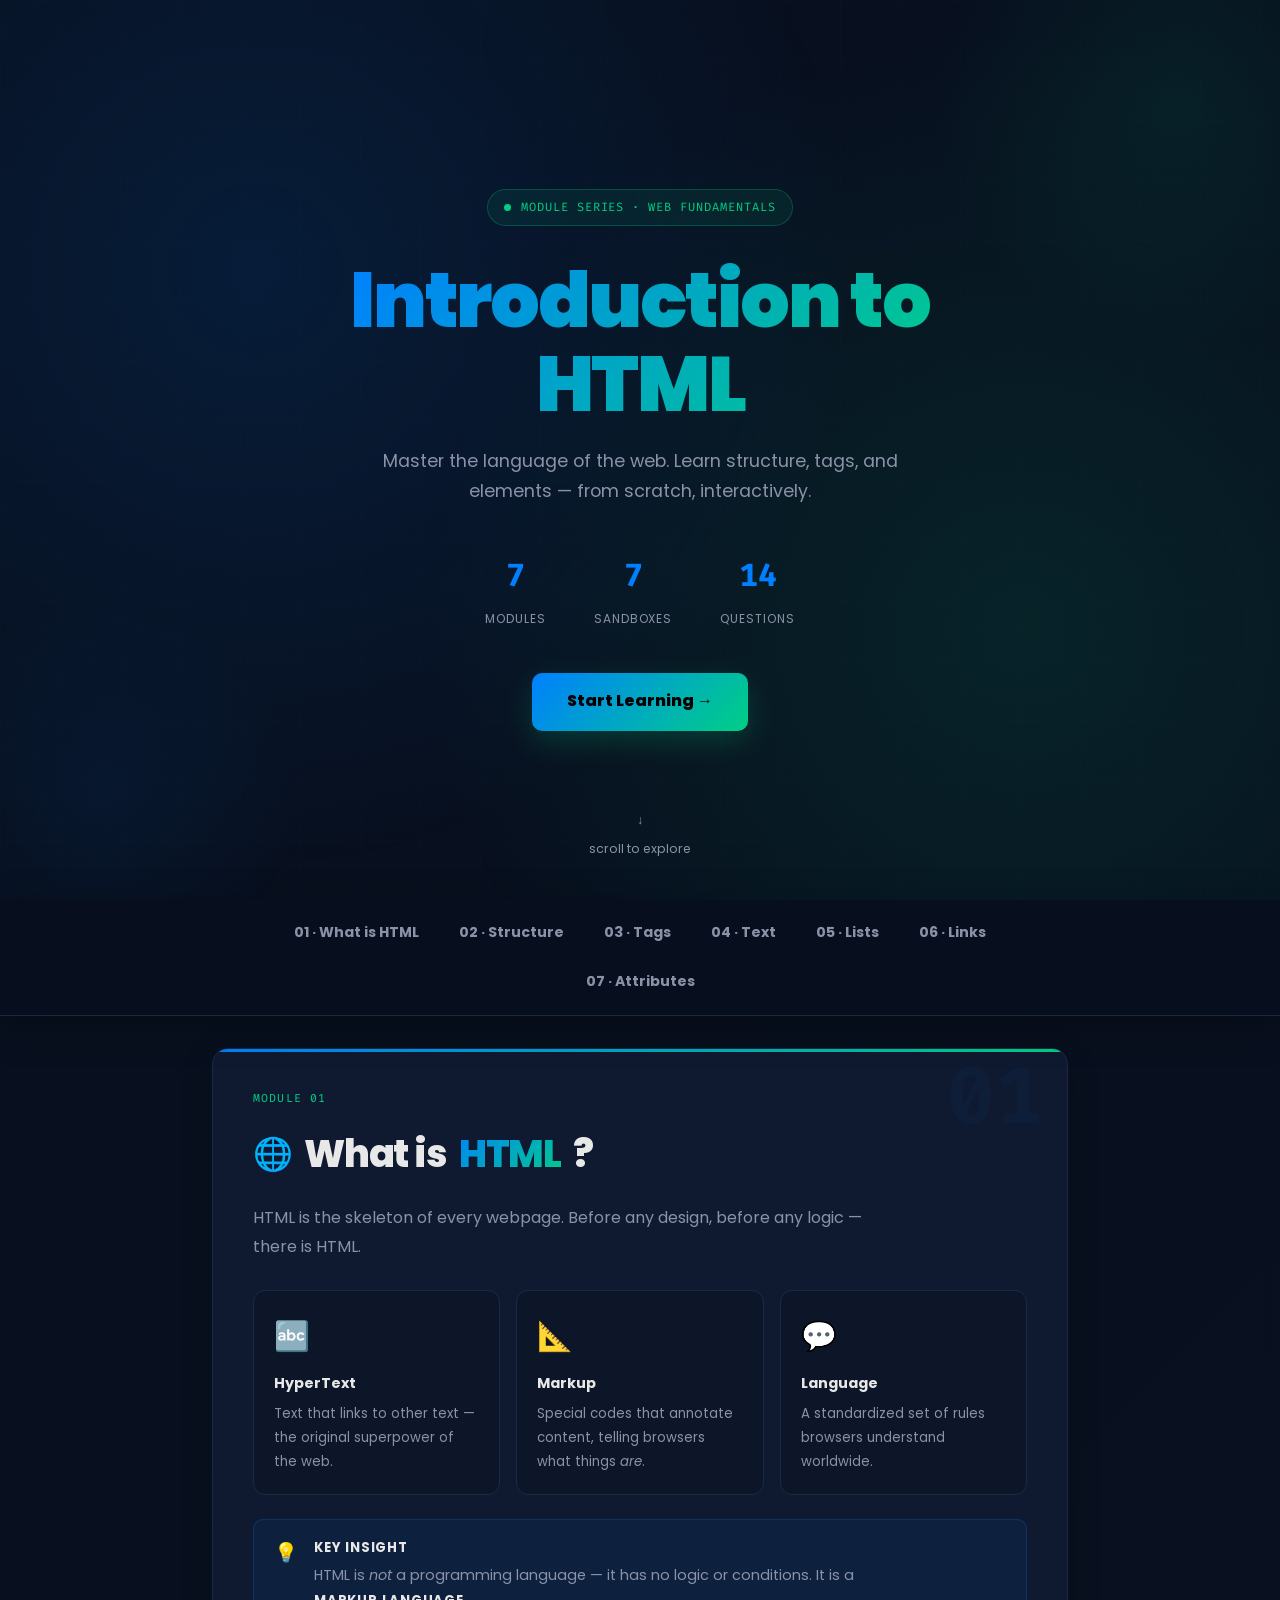
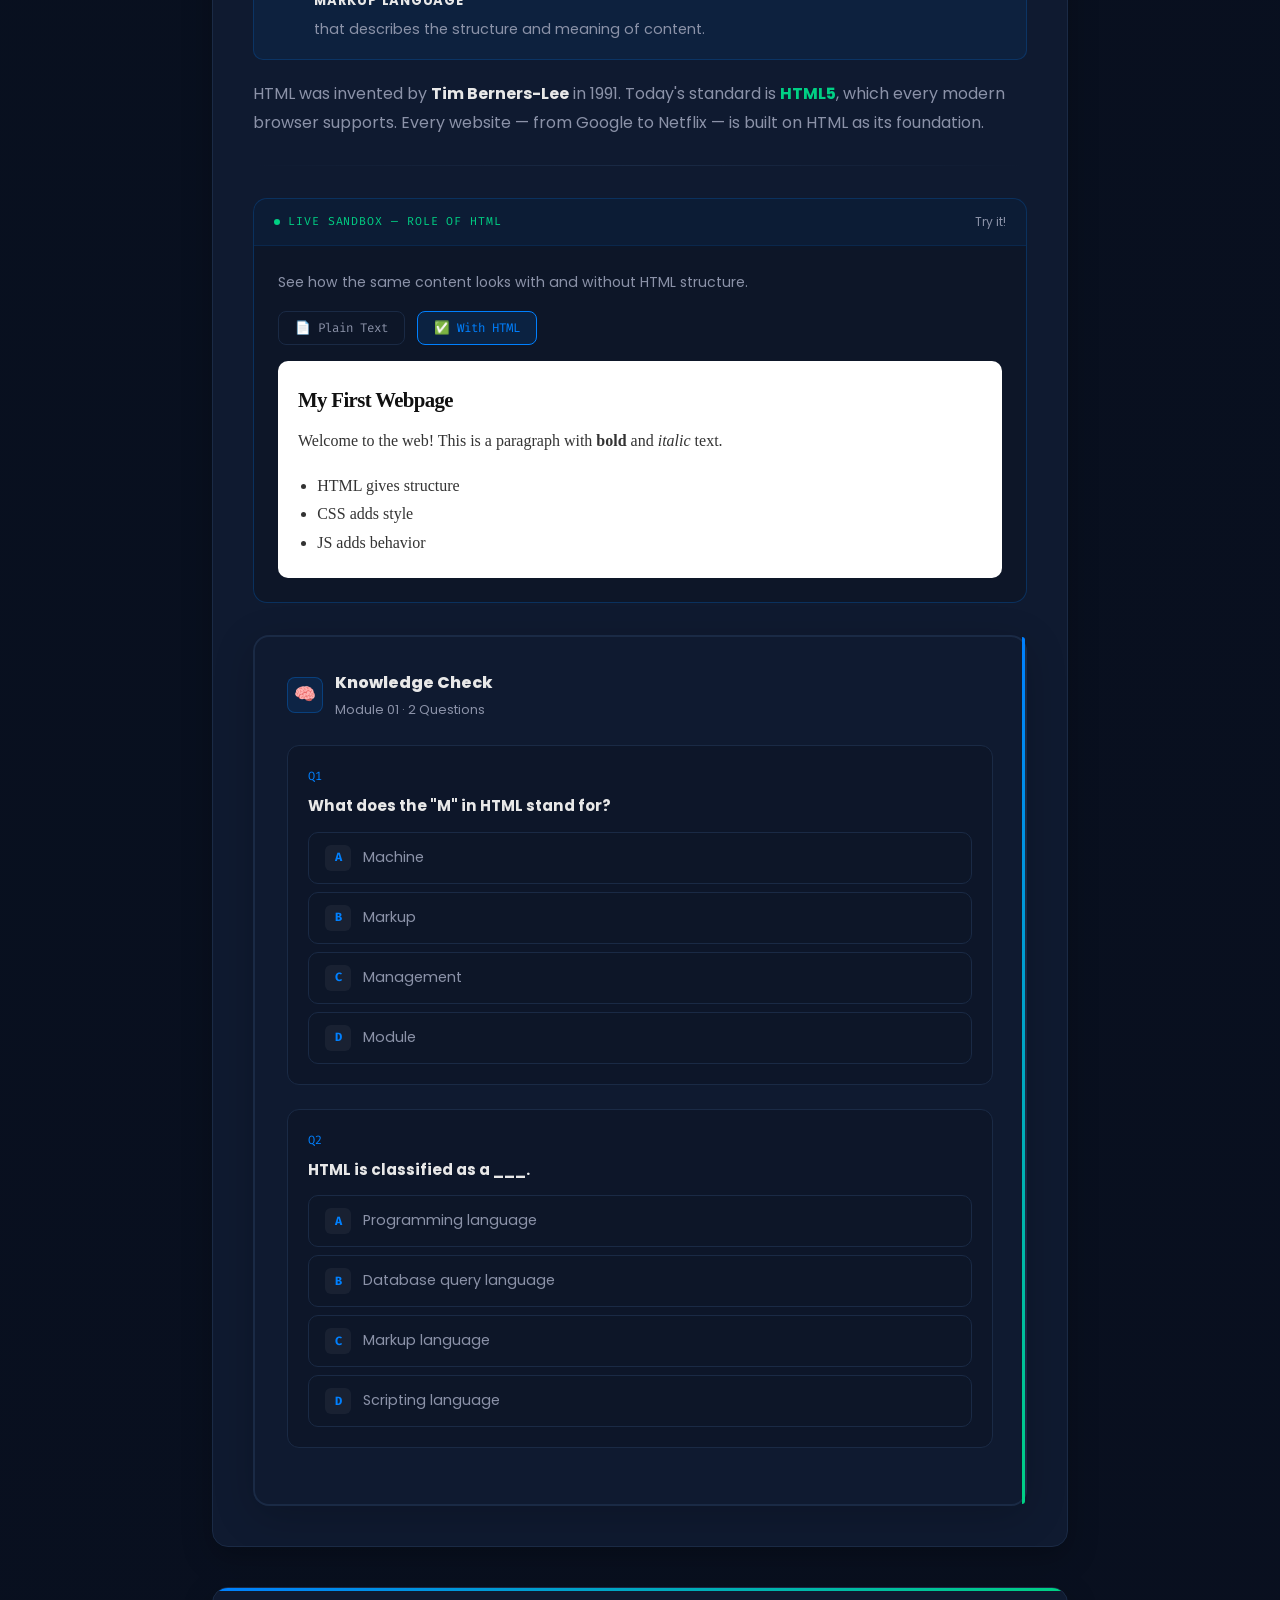
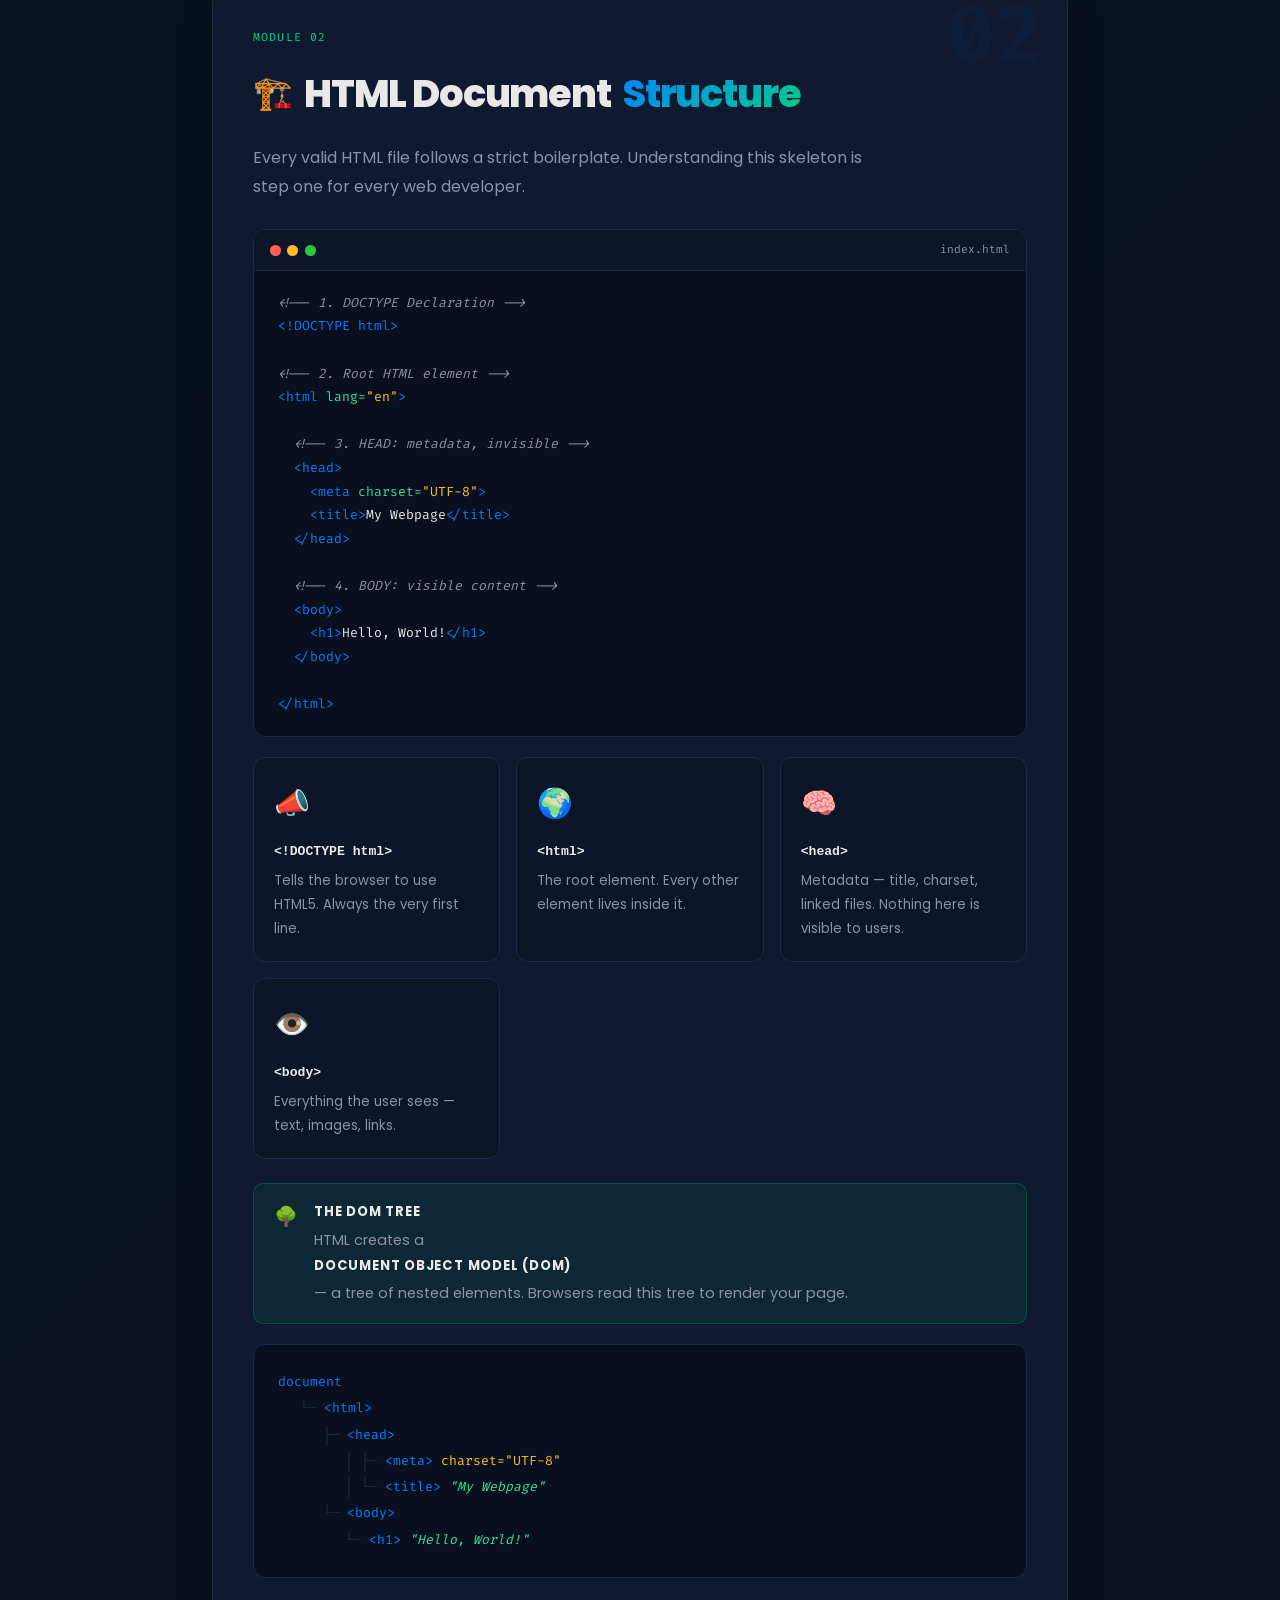
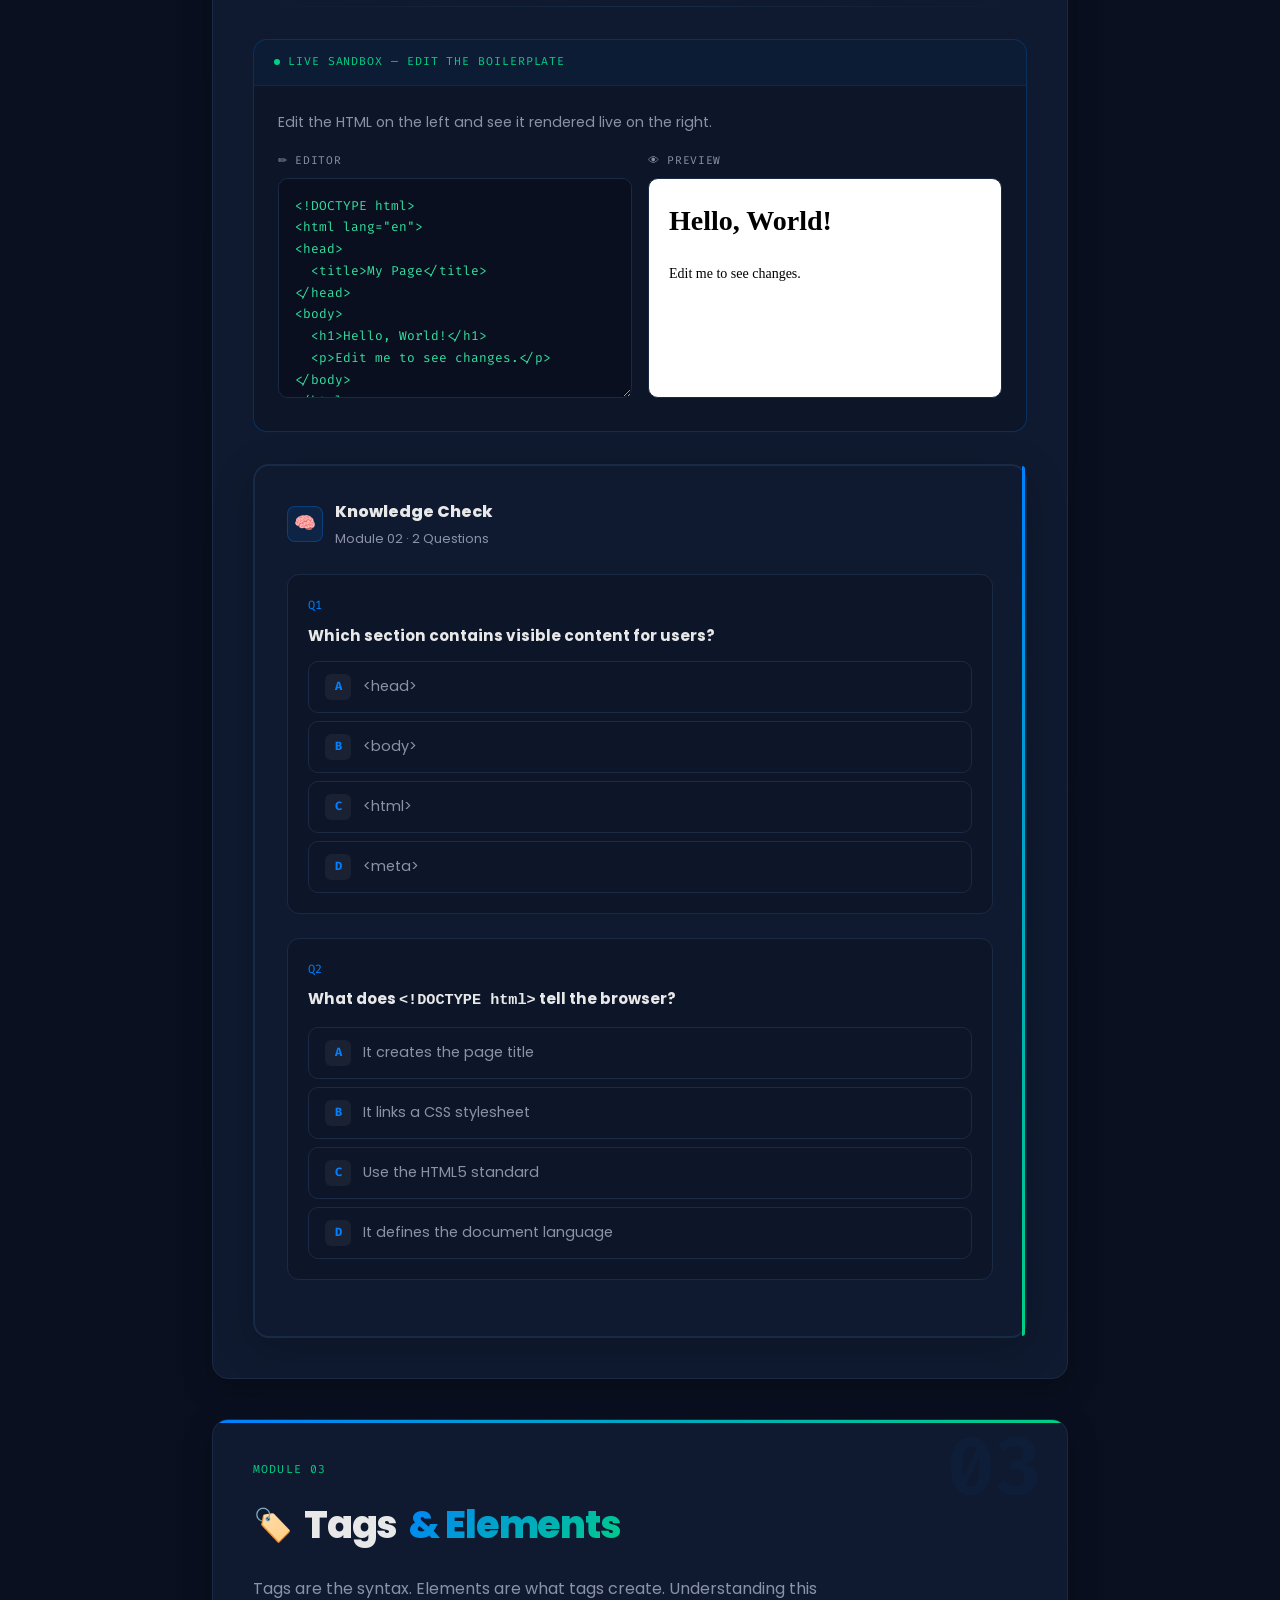
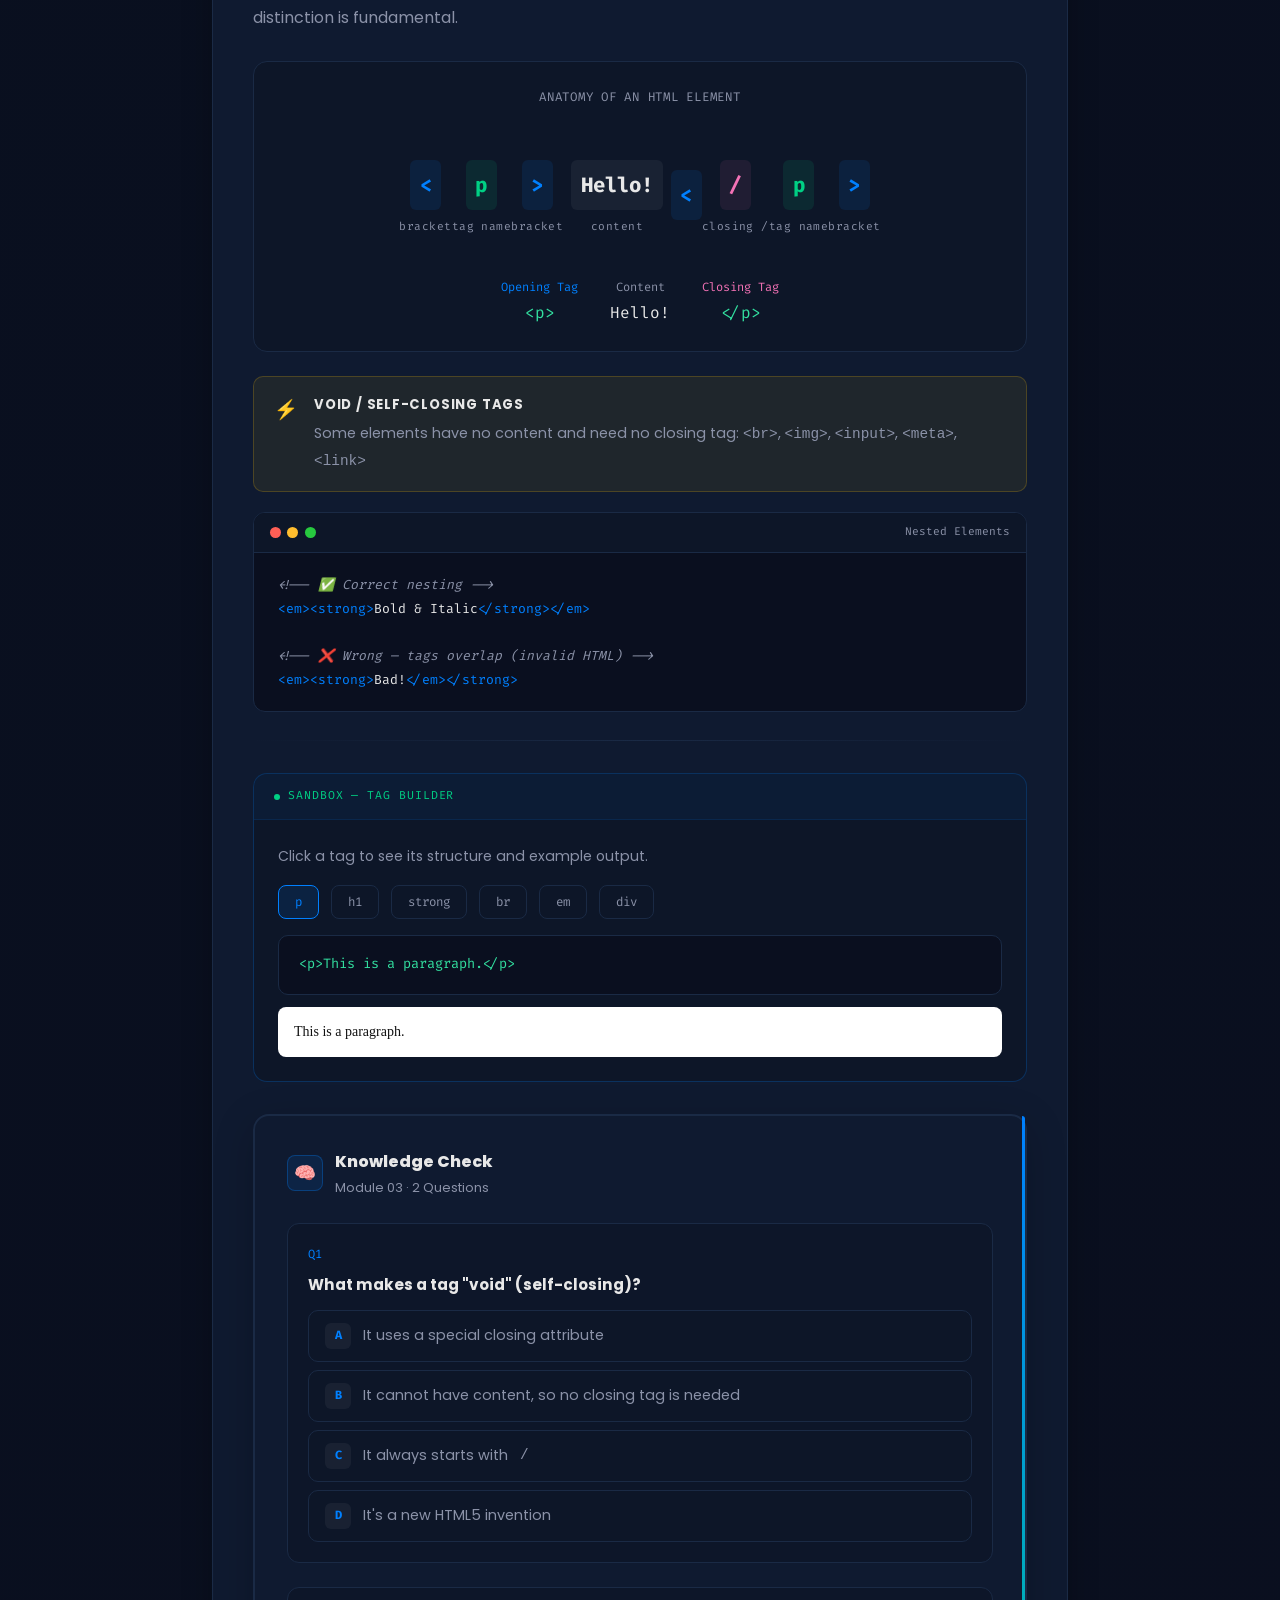
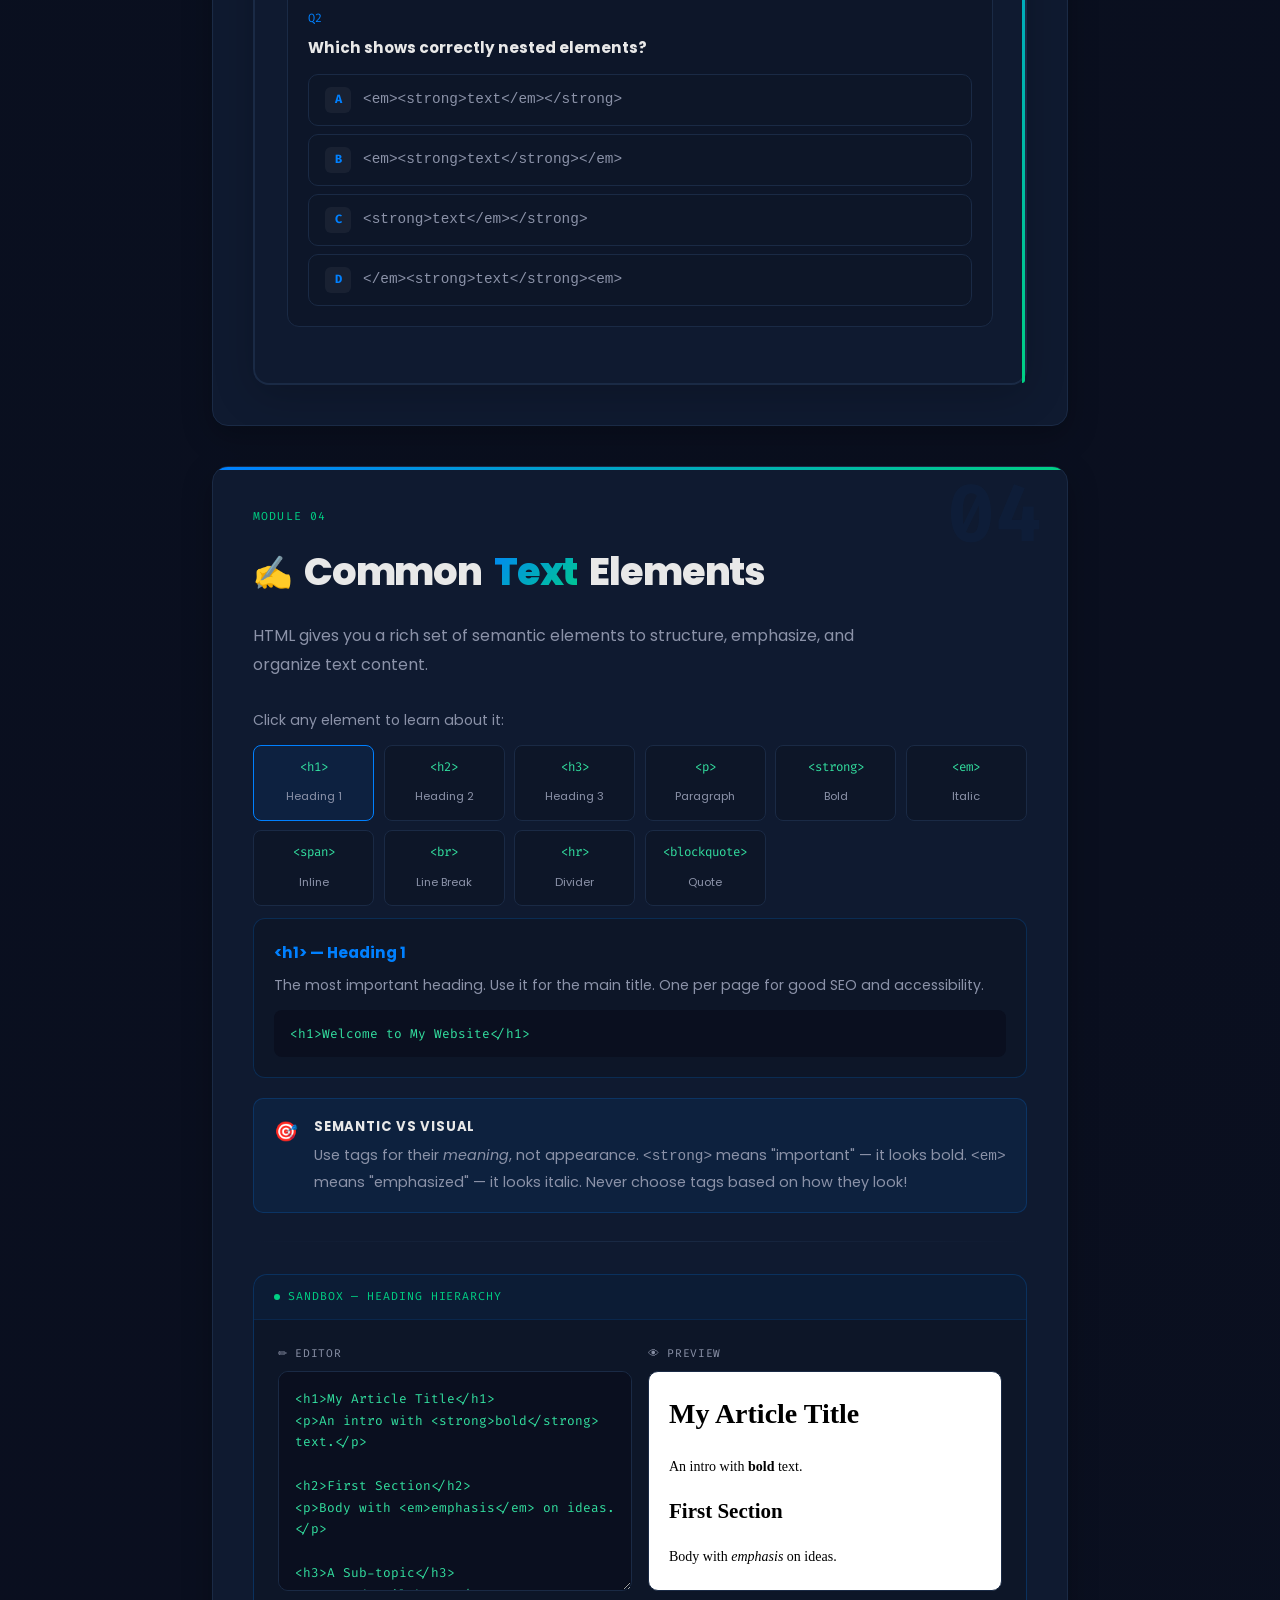
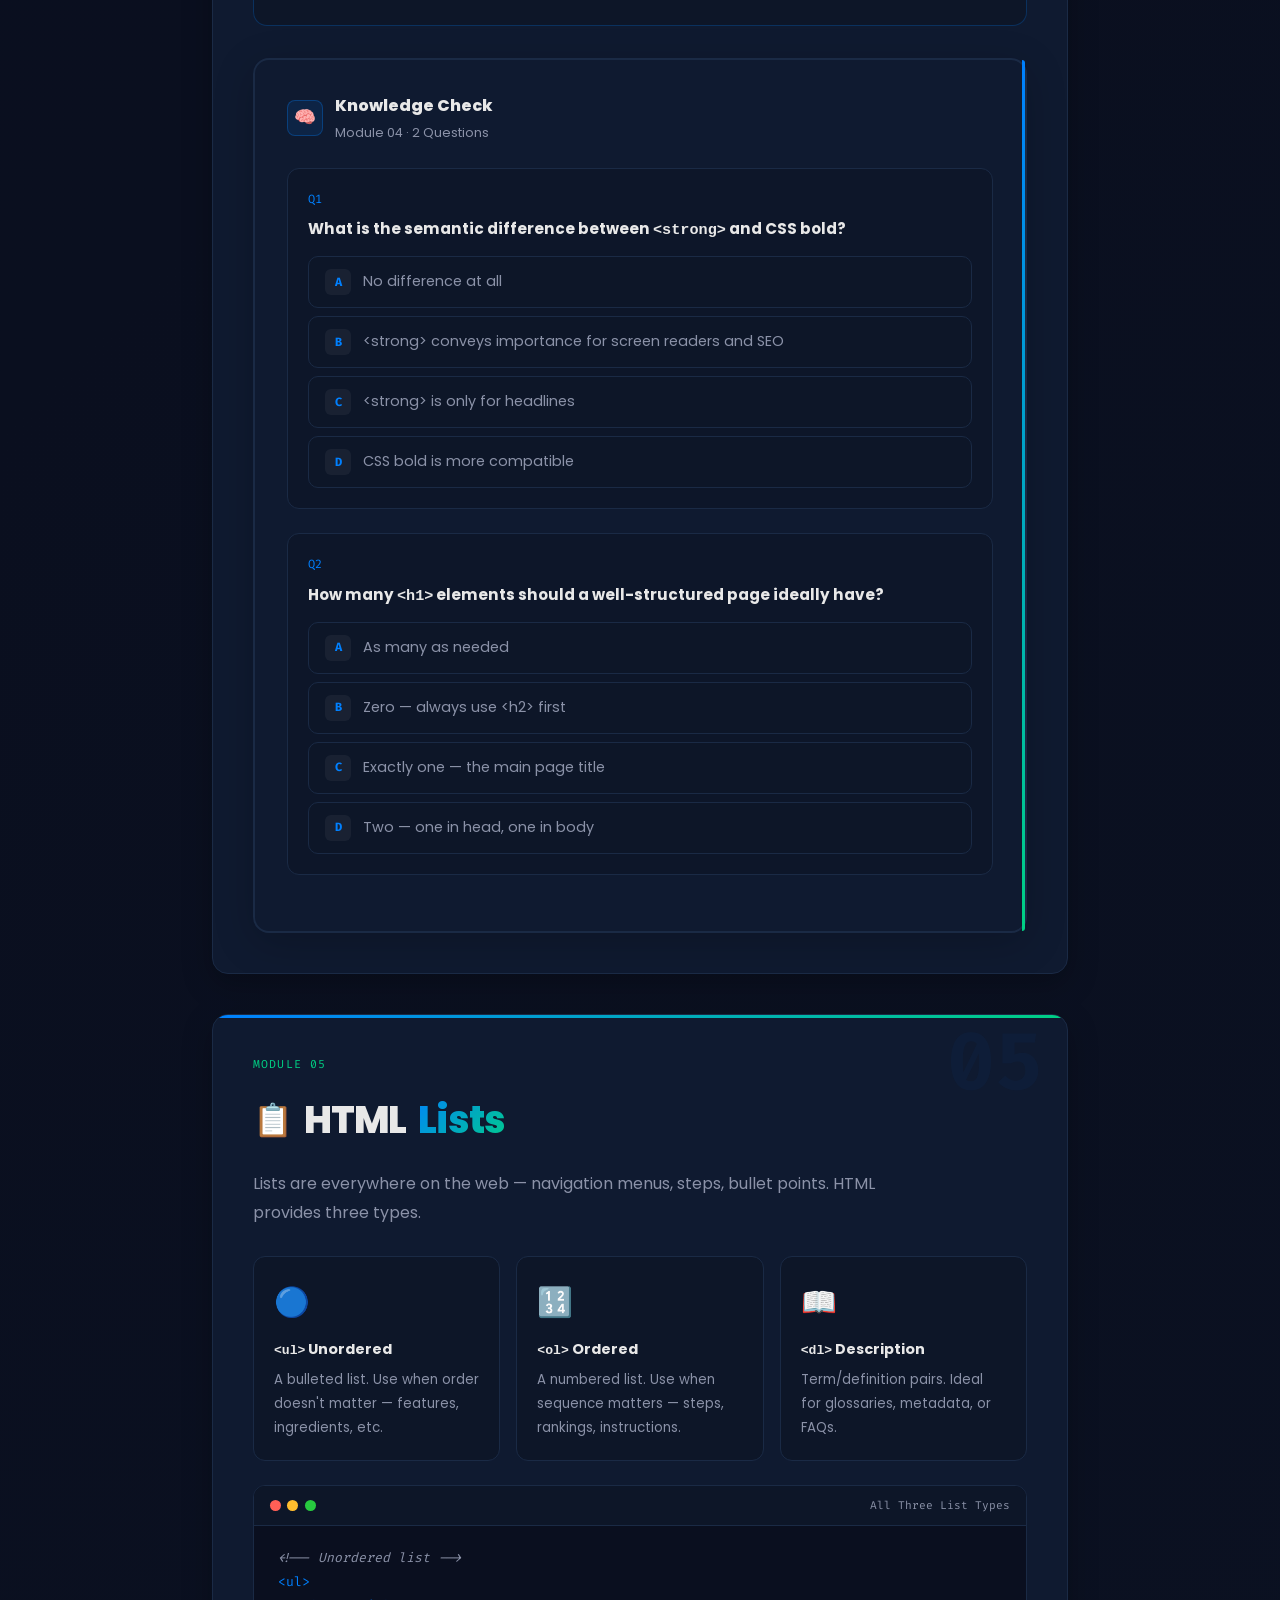
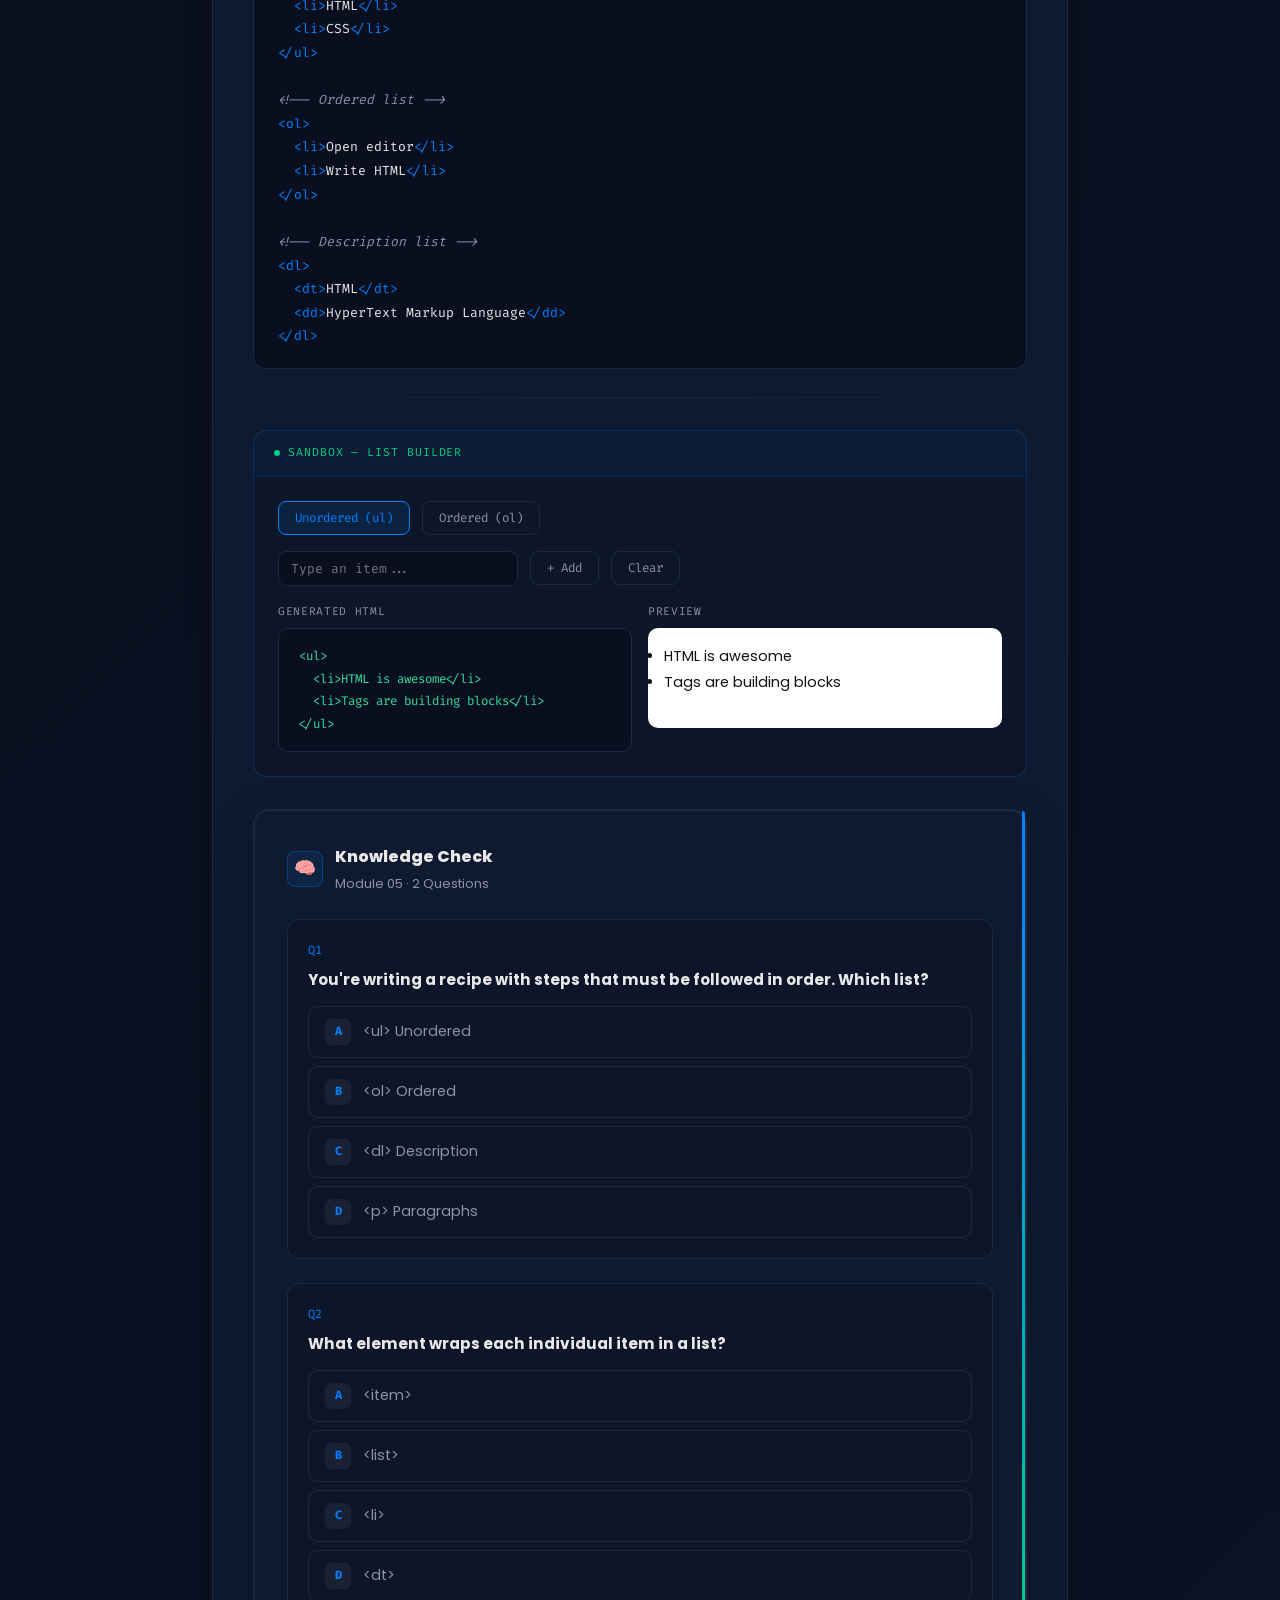
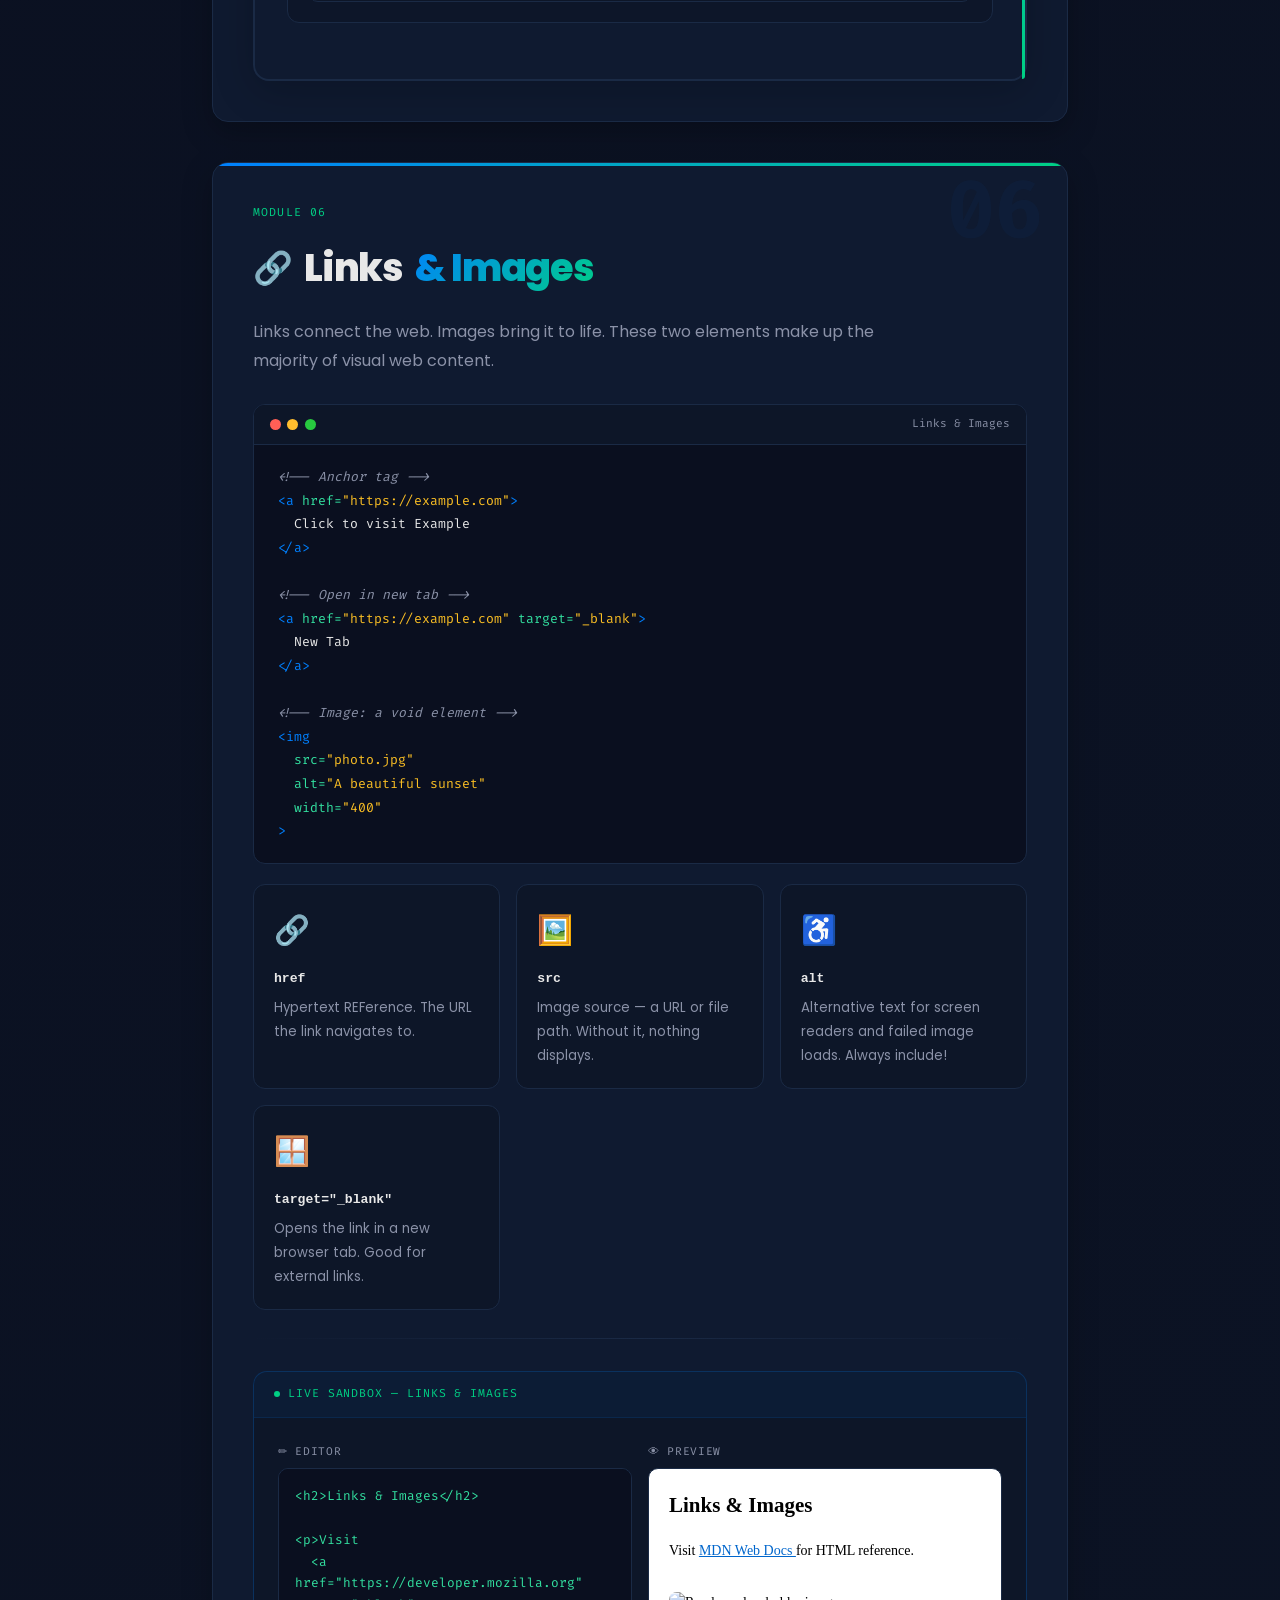
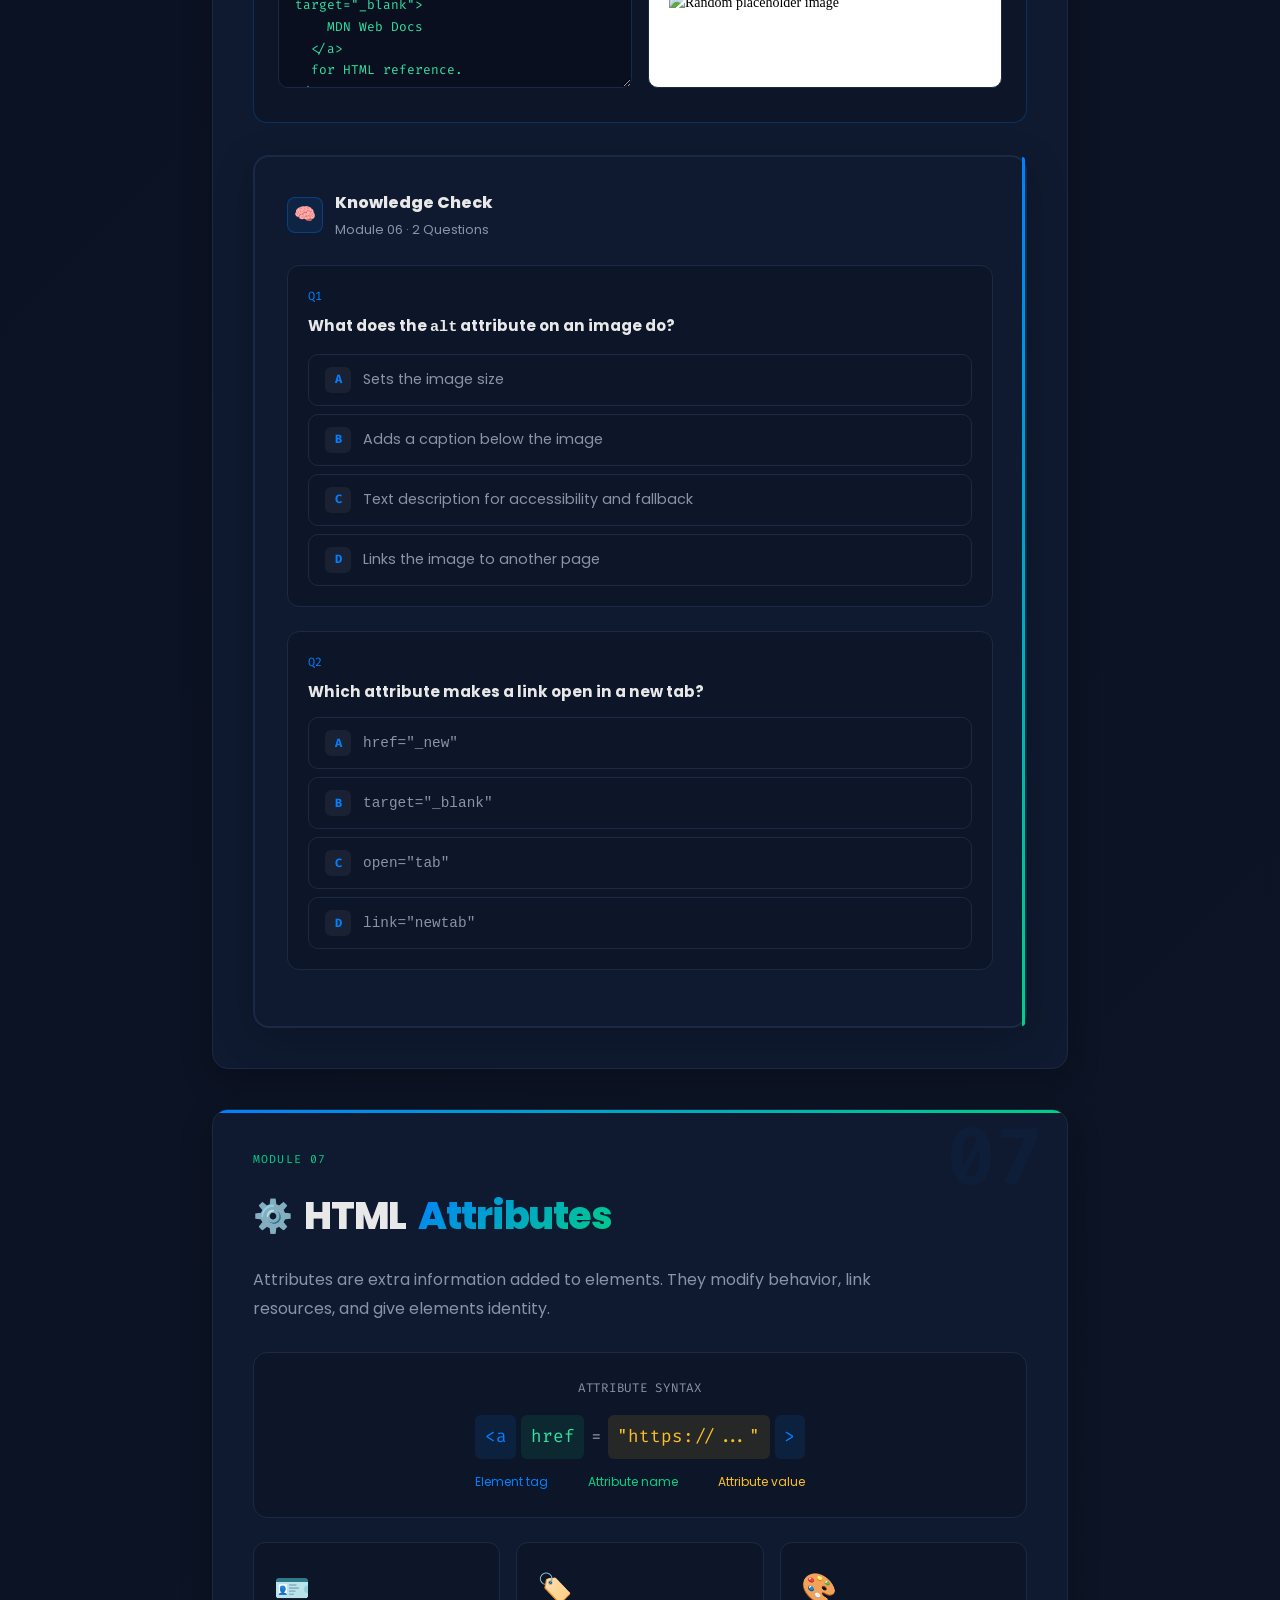
==== commit 6976cb4c: "Update index.html" ====
--- a/index.html
+++ b/index.html
@@ -1,313 +1,341 @@
 <!DOCTYPE html>
 <html lang="en">
 <head>
-<meta charset="UTF-8" />
+<meta charset="UTF-8"/>
 <meta name="viewport" content="width=device-width, initial-scale=1.0"/>
 <title>HTML Masterclass — Structure, Tags & Elements</title>
 <link rel="preconnect" href="https://fonts.googleapis.com">
-<link href="https://fonts.googleapis.com/css2?family=Space+Mono:ital,wght@0,400;0,700;1,400&family=Outfit:wght@300;400;600;700;900&display=swap" rel="stylesheet">
+<link href="https://fonts.googleapis.com/css2?family=Poppins:wght@300;400;600;700;800;900&family=Fira+Code:wght@400;600&display=swap" rel="stylesheet">
 <style>
 /* ══════════════════════════════════════════════
-   ROOT & THEME
+   ROOT VARIABLES — Your Design System
 ══════════════════════════════════════════════ */
 :root {
-  --bg:        #07080f;
-  --bg2:       #0d0f1c;
-  --bg3:       #131525;
-  --orange:    #f97316;
-  --orange-dim:#7a3908;
-  --cyan:      #22d3ee;
-  --cyan-dim:  #0e4f5c;
-  --green:     #4ade80;
-  --red:       #f87171;
-  --text:      #e2e8f0;
-  --muted:     #64748b;
-  --glass:     rgba(255,255,255,0.04);
-  --glass-border: rgba(255,255,255,0.08);
-  --mono: 'Space Mono', monospace;
-  --sans: 'Outfit', sans-serif;
+  --primary:       #0066cc;
+  --primary-light: #0080ff;
+  --primary-dark:  #004499;
+  --accent:        #00d084;
+  --accent-light:  #33e0a0;
+  --accent-dark:   #00b366;
+  --bg:            #08101f;
+  --bg-card:       #0f1a30;
+  --bg-alt:        #0d1628;
+  --text:          #e8e8e8;
+  --text-muted:    #8b92a8;
+  --border:        #1a2a45;
+  --success:       #00d084;
+  --warning:       #ffc107;
+  --danger:        #ff4757;
+  --mono: 'Fira Code', monospace;
+  --sans: 'Poppins', 'Segoe UI', sans-serif;
 }
 
 *, *::before, *::after { box-sizing: border-box; margin: 0; padding: 0; }
-
 html { scroll-behavior: smooth; }
 
 body {
-  background: var(--bg);
+  font-family: var(--sans);
+  background: linear-gradient(135deg, var(--bg) 0%, #0a0f1f 50%, var(--bg-alt) 100%);
   color: var(--text);
-  font-family: var(--sans);
+  line-height: 1.8;
   font-size: 16px;
-  line-height: 1.7;
   overflow-x: hidden;
 }
 
-/* Grid background */
-body::before {
+/* Grid overlay */
+body::after {
   content: '';
   position: fixed; inset: 0;
   background-image:
-    linear-gradient(rgba(249,115,22,0.03) 1px, transparent 1px),
-    linear-gradient(90deg, rgba(249,115,22,0.03) 1px, transparent 1px);
+    linear-gradient(rgba(0,102,204,0.03) 1px, transparent 1px),
+    linear-gradient(90deg, rgba(0,102,204,0.03) 1px, transparent 1px);
   background-size: 60px 60px;
   pointer-events: none;
   z-index: 0;
 }
 
 /* ══════════════════════════════════════════════
+   PROGRESS BAR
+══════════════════════════════════════════════ */
+.progress-bar {
+  position: fixed;
+  top: 0; left: 0;
+  height: 3px;
+  background: linear-gradient(90deg, var(--primary-light), var(--accent));
+  width: 0%;
+  z-index: 9999;
+  box-shadow: 0 0 20px rgba(0,208,132,0.5);
+  transition: width .2s ease;
+}
+
+/* ══════════════════════════════════════════════
    HEADER
 ══════════════════════════════════════════════ */
 header {
-  position: fixed; top: 0; left: 0; right: 0;
-  z-index: 100;
-  background: rgba(7,8,15,0.85);
-  backdrop-filter: blur(20px);
-  border-bottom: 1px solid var(--glass-border);
-  padding: 0 2rem;
-  height: 64px;
-  display: flex; align-items: center; justify-content: space-between;
-}
-
-.header-logo {
-  display: flex; align-items: center; gap: .75rem;
-}
-
-.logo-icon {
-  width: 36px; height: 36px;
-  background: linear-gradient(135deg, var(--orange), #fb923c);
-  border-radius: 8px;
-  display: flex; align-items: center; justify-content: center;
+  text-align: center;
+  min-height: 100vh;
+  display: flex;
+  flex-direction: column;
+  align-items: center;
+  justify-content: center;
+  padding: 100px 40px 80px;
+  background:
+    radial-gradient(circle at 20% 30%, rgba(0,102,204,0.15) 0%, transparent 50%),
+    radial-gradient(circle at 80% 70%, rgba(0,208,132,0.1) 0%, transparent 50%);
+  position: relative;
+  overflow: hidden;
+  z-index: 1;
+}
+
+header::before {
+  content: '';
+  position: absolute;
+  width: 500px; height: 500px;
+  background: radial-gradient(circle, rgba(0,208,132,0.08) 0%, transparent 70%);
+  border-radius: 50%;
+  top: -150px; right: -150px;
+}
+header::after {
+  content: '';
+  position: absolute;
+  width: 400px; height: 400px;
+  background: radial-gradient(circle, rgba(0,102,204,0.08) 0%, transparent 70%);
+  border-radius: 50%;
+  bottom: -100px; left: -100px;
+}
+
+.header-badge {
+  display: inline-flex; align-items: center; gap: .6rem;
   font-family: var(--mono);
-  font-size: .7rem;
-  font-weight: 700;
-  color: #fff;
-  box-shadow: 0 0 20px rgba(249,115,22,0.4);
-}
-
-.header-title {
-  font-size: .95rem;
-  font-weight: 600;
-  color: var(--text);
-  letter-spacing: -.01em;
-}
-
-.header-title span { color: var(--orange); }
-
-.progress-bar-wrap {
-  width: 140px; height: 4px;
-  background: var(--glass-border);
+  font-size: .75rem;
+  color: var(--accent);
+  background: rgba(0,208,132,0.08);
+  border: 1px solid rgba(0,208,132,0.25);
   border-radius: 99px;
-  overflow: hidden;
-}
-.progress-bar-fill {
-  height: 100%;
-  width: 0%;
-  background: linear-gradient(90deg, var(--orange), var(--cyan));
-  border-radius: 99px;
-  transition: width .4s ease;
-}
-
-/* ══════════════════════════════════════════════
-   HERO
-══════════════════════════════════════════════ */
-.hero {
-  min-height: 100vh;
-  display: flex; flex-direction: column; align-items: center; justify-content: center;
-  text-align: center;
-  padding: 8rem 2rem 4rem;
-  position: relative;
-  z-index: 1;
-}
-
-.hero-eyebrow {
-  display: inline-flex; align-items: center; gap: .5rem;
-  font-family: var(--mono);
-  font-size: .72rem;
-  color: var(--orange);
-  background: rgba(249,115,22,0.08);
-  border: 1px solid rgba(249,115,22,0.25);
-  border-radius: 99px;
-  padding: .35rem .9rem;
+  padding: .4rem 1rem;
   margin-bottom: 2rem;
   letter-spacing: .08em;
-}
-
-.hero-eyebrow::before {
+  position: relative; z-index: 2;
+}
+.header-badge::before {
   content: '';
-  width: 6px; height: 6px;
-  background: var(--orange);
+  width: 7px; height: 7px;
+  background: var(--accent);
   border-radius: 50%;
   animation: pulse 2s infinite;
 }
 
-@keyframes pulse {
-  0%,100% { opacity: 1; box-shadow: 0 0 0 0 rgba(249,115,22,.4); }
-  50%      { opacity: .7; box-shadow: 0 0 0 6px rgba(249,115,22,0); }
-}
-
-.hero h1 {
-  font-size: clamp(2.8rem, 6vw, 5.5rem);
+header h1 {
+  font-size: clamp(2.8rem, 6vw, 5rem);
   font-weight: 900;
-  line-height: 1.05;
-  letter-spacing: -.04em;
-  margin-bottom: 1.5rem;
-}
-
-.hero h1 .line2 { color: var(--orange); }
-
-.hero p {
+  background: linear-gradient(135deg, var(--primary-light), var(--accent));
+  -webkit-background-clip: text;
+  -webkit-text-fill-color: transparent;
+  background-clip: text;
+  margin-bottom: 1.25rem;
+  line-height: 1.1;
+  position: relative; z-index: 2;
+  letter-spacing: -.03em;
+}
+
+.subtitle {
+  font-size: 1.1rem;
+  color: var(--text-muted);
   max-width: 560px;
-  color: var(--muted);
-  font-size: 1.1rem;
-  margin-bottom: 3rem;
+  margin: 0 auto 2.5rem;
+  position: relative; z-index: 2;
+  line-height: 1.7;
 }
 
 .hero-stats {
-  display: flex; gap: 2.5rem;
-  margin-bottom: 3rem;
-}
-
-.stat {
-  text-align: center;
-}
-.stat-num {
-  font-size: 1.8rem;
-  font-weight: 700;
-  color: var(--orange);
-  font-family: var(--mono);
-}
-.stat-label {
-  font-size: .75rem;
-  color: var(--muted);
-  text-transform: uppercase;
-  letter-spacing: .08em;
-}
-
-.btn-primary {
-  display: inline-flex; align-items: center; gap: .5rem;
-  background: var(--orange);
-  color: #fff;
-  font-weight: 700;
-  font-size: .95rem;
-  padding: .85rem 2rem;
+  display: flex; gap: 3rem;
+  margin-bottom: 2.5rem;
+  position: relative; z-index: 2;
+}
+.stat-num  { font-size: 2rem; font-weight: 800; color: var(--primary-light); font-family: var(--mono); display: block; }
+.stat-label{ font-size: .75rem; color: var(--text-muted); text-transform: uppercase; letter-spacing: .08em; }
+
+.btn-start {
+  display: inline-flex; align-items: center; gap: .6rem;
+  background: linear-gradient(135deg, var(--primary-light), var(--accent));
+  color: #000;
+  font-weight: 800;
+  font-size: 1rem;
+  padding: .9rem 2.2rem;
   border-radius: 10px;
   border: none;
   cursor: pointer;
-  transition: all .2s;
   text-decoration: none;
-  box-shadow: 0 0 30px rgba(249,115,22,0.35);
-}
-.btn-primary:hover {
-  background: #fb923c;
-  transform: translateY(-2px);
-  box-shadow: 0 0 45px rgba(249,115,22,0.5);
+  transition: all .3s;
+  box-shadow: 0 10px 30px rgba(0,208,132,0.2);
+  position: relative; z-index: 2;
+}
+.btn-start:hover {
+  transform: translateY(-4px);
+  box-shadow: 0 15px 40px rgba(0,208,132,0.4);
 }
 
 .scroll-hint {
-  position: absolute;
-  bottom: 2rem; left: 50%; transform: translateX(-50%);
-  font-size: .75rem; color: var(--muted);
-  display: flex; flex-direction: column; align-items: center; gap: .5rem;
+  position: absolute; bottom: 2.5rem; left: 50%; transform: translateX(-50%);
+  font-size: .78rem; color: var(--text-muted);
+  display: flex; flex-direction: column; align-items: center; gap: .4rem;
+  z-index: 2;
   animation: float 3s ease-in-out infinite;
 }
-.scroll-arrow { font-size: 1.2rem; }
-
 @keyframes float {
   0%,100% { transform: translateX(-50%) translateY(0); }
   50%      { transform: translateX(-50%) translateY(-8px); }
 }
-
-/* ══════════════════════════════════════════════
-   MAIN / MODULES
-══════════════════════════════════════════════ */
+@keyframes pulse {
+  0%,100% { opacity:1; box-shadow:0 0 0 0 rgba(0,208,132,.4); }
+  50%      { opacity:.7; box-shadow:0 0 0 6px rgba(0,208,132,0); }
+}
+
+/* ══════════════════════════════════════════════
+   NAV
+══════════════════════════════════════════════ */
+nav {
+  position: sticky; top: 0; z-index: 100;
+  background: rgba(8,16,31,0.95);
+  backdrop-filter: blur(15px);
+  border-bottom: 1px solid var(--border);
+  padding: 12px 0;
+  box-shadow: 0 10px 40px rgba(0,0,0,0.3);
+}
+nav .container {
+  display: flex; justify-content: center;
+  gap: 8px; flex-wrap: wrap;
+}
+nav a {
+  color: var(--text-muted);
+  text-decoration: none;
+  font-weight: 700;
+  padding: 8px 16px;
+  border-radius: 8px;
+  transition: all .3s;
+  font-size: .88rem;
+  white-space: nowrap;
+}
+nav a:hover, nav a.active {
+  background: rgba(0,102,204,0.1);
+  color: var(--primary-light);
+  transform: translateY(-2px);
+}
+
+/* ══════════════════════════════════════════════
+   MAIN / CONTAINER
+══════════════════════════════════════════════ */
+.container {
+  max-width: 920px;
+  margin: 0 auto;
+  padding: 0 2rem;
+}
+
 main {
   position: relative; z-index: 1;
-  max-width: 900px;
-  margin: 0 auto;
-  padding: 2rem 1.5rem 8rem;
-}
-
-/* Module wrapper */
-.module {
-  margin-bottom: 6rem;
+  padding: 2rem 0 8rem;
+}
+
+/* ══════════════════════════════════════════════
+   MODULE / SECTION
+══════════════════════════════════════════════ */
+.section {
+  background: var(--bg-card);
+  border: 1px solid var(--border);
+  border-radius: 16px;
+  padding: 40px;
+  margin-bottom: 40px;
+  position: relative;
+  overflow: hidden;
+  box-shadow: 0 10px 30px rgba(0,0,0,0.25);
   opacity: 0;
-  transform: translateY(40px);
+  transform: translateY(24px);
   transition: opacity .6s ease, transform .6s ease;
 }
-.module.visible {
-  opacity: 1;
-  transform: translateY(0);
-}
-
-/* Module header */
+.section.visible { opacity: 1; transform: translateY(0); }
+
+.section::before {
+  content: '';
+  position: absolute; top: 0; left: 0; right: 0;
+  height: 3px;
+  background: linear-gradient(90deg, var(--primary-light), var(--accent));
+}
+
 .module-tag {
   font-family: var(--mono);
-  font-size: .7rem;
-  color: var(--cyan);
+  font-size: .72rem;
+  color: var(--accent);
   letter-spacing: .1em;
   text-transform: uppercase;
-  margin-bottom: .5rem;
-}
-.module-title {
-  font-size: clamp(1.8rem, 3vw, 2.6rem);
+  margin-bottom: .6rem;
+}
+
+h2 {
+  font-size: clamp(1.8rem, 3vw, 2.4rem);
   font-weight: 800;
   letter-spacing: -.03em;
-  margin-bottom: .75rem;
-}
-.module-title .accent { color: var(--orange); }
+  margin-bottom: 1rem;
+  display: flex; align-items: center; gap: .75rem;
+  color: var(--text);
+}
+h2 .accent-word {
+  background: linear-gradient(135deg, var(--primary-light), var(--accent));
+  -webkit-background-clip: text;
+  -webkit-text-fill-color: transparent;
+  background-clip: text;
+}
+h2 .emoji { font-size: 2rem; -webkit-text-fill-color: initial; }
+
 .module-desc {
-  color: var(--muted);
+  color: var(--text-muted);
   max-width: 640px;
-  margin-bottom: 2rem;
-  font-size: 1.05rem;
-}
-
-/* Divider */
+  font-size: 1rem;
+  margin-bottom: 1.75rem;
+}
+
+h3 {
+  font-size: 1.15rem;
+  color: var(--primary-light);
+  margin: 1.5rem 0 .75rem;
+  font-weight: 700;
+}
+
+p { color: var(--text-muted); margin-bottom: 1rem; line-height: 1.8; }
+
 .divider {
   height: 1px;
-  background: linear-gradient(90deg, transparent, var(--glass-border), transparent);
-  margin: 2rem 0;
-}
-
-/* ══════════════════════════════════════════════
-   GLASS CARD
-══════════════════════════════════════════════ */
-.glass {
-  background: var(--glass);
-  border: 1px solid var(--glass-border);
-  border-radius: 16px;
-  padding: 1.75rem;
-  backdrop-filter: blur(10px);
-}
-
-/* ══════════════════════════════════════════════
-   CONCEPT BLOCKS
+  background: linear-gradient(90deg, transparent, var(--border), transparent);
+  margin: 1.75rem 0;
+}
+
+/* ══════════════════════════════════════════════
+   CONCEPT CARDS
 ══════════════════════════════════════════════ */
 .concept-grid {
   display: grid;
-  grid-template-columns: repeat(auto-fit, minmax(240px, 1fr));
+  grid-template-columns: repeat(auto-fit, minmax(220px, 1fr));
   gap: 1rem;
   margin-bottom: 1.5rem;
 }
-
 .concept-card {
-  background: var(--glass);
-  border: 1px solid var(--glass-border);
+  background: var(--bg-alt);
+  border: 1px solid var(--border);
   border-radius: 12px;
   padding: 1.25rem;
   transition: border-color .2s, transform .2s;
 }
-.concept-card:hover {
-  border-color: rgba(249,115,22,0.3);
-  transform: translateY(-2px);
-}
-.concept-card-icon { font-size: 1.8rem; margin-bottom: .5rem; }
-.concept-card h4 { font-size: .95rem; font-weight: 700; margin-bottom: .4rem; }
-.concept-card p  { font-size: .85rem; color: var(--muted); }
-
-/* Code block */
+.concept-card:hover { border-color: rgba(0,128,255,0.4); transform: translateY(-2px); }
+.concept-card-icon  { font-size: 1.8rem; margin-bottom: .5rem; }
+.concept-card h4    { font-size: .9rem; font-weight: 700; margin-bottom: .35rem; color: var(--text); }
+.concept-card p     { font-size: .83rem; color: var(--text-muted); margin: 0; }
+.concept-card code  { font-size: .82rem; }
+
+/* ══════════════════════════════════════════════
+   CODE BLOCKS
+══════════════════════════════════════════════ */
 .code-block {
-  background: #0a0b15;
-  border: 1px solid var(--glass-border);
+  background: #0a0f1f;
+  border: 1px solid var(--border);
   border-radius: 12px;
   overflow: hidden;
   margin: 1.25rem 0;
@@ -315,36 +343,35 @@
 .code-block-header {
   display: flex; align-items: center; justify-content: space-between;
   padding: .6rem 1rem;
-  background: rgba(255,255,255,0.03);
-  border-bottom: 1px solid var(--glass-border);
+  background: var(--bg-alt);
+  border-bottom: 1px solid var(--border);
 }
 .code-dots { display: flex; gap: .4rem; }
-.code-dot {
-  width: 10px; height: 10px; border-radius: 50%;
-}
-.code-dot.red   { background: #ff5f57; }
-.code-dot.yellow{ background: #febc2e; }
-.code-dot.green { background: #28c840; }
+.dot { width: 11px; height: 11px; border-radius: 50%; }
+.dot.red    { background: #ff5f56; }
+.dot.yellow { background: #ffbd2e; }
+.dot.green  { background: #27c93f; }
 .code-lang {
   font-family: var(--mono);
-  font-size: .7rem;
-  color: var(--muted);
+  font-size: .7rem; color: var(--text-muted);
 }
 .code-block pre {
-  padding: 1.2rem 1.5rem;
+  padding: 1.25rem 1.5rem;
   font-family: var(--mono);
   font-size: .82rem;
   line-height: 1.8;
   overflow-x: auto;
-  color: #a5b4fc;
-}
-.code-block pre .tag  { color: var(--cyan); }
-.code-block pre .attr { color: var(--orange); }
-.code-block pre .val  { color: var(--green); }
-.code-block pre .com  { color: var(--muted); font-style: italic; }
-.code-block pre .txt  { color: #e2e8f0; }
-
-/* Info callout */
+  color: var(--accent-light);
+}
+.code-block pre .tag  { color: var(--primary-light); }
+.code-block pre .attr { color: var(--accent-light); }
+.code-block pre .val  { color: #fbbf24; }
+.code-block pre .com  { color: var(--text-muted); font-style: italic; }
+.code-block pre .txt  { color: var(--text); }
+
+/* ══════════════════════════════════════════════
+   CALLOUTS
+══════════════════════════════════════════════ */
 .callout {
   display: flex; gap: 1rem;
   padding: 1rem 1.25rem;
@@ -352,95 +379,84 @@
   margin: 1.25rem 0;
   font-size: .9rem;
 }
-.callout.info  { background: rgba(34,211,238,0.07); border: 1px solid rgba(34,211,238,0.2); }
-.callout.tip   { background: rgba(249,115,22,0.07); border: 1px solid rgba(249,115,22,0.2); }
-.callout.warn  { background: rgba(248,113,113,0.07); border: 1px solid rgba(248,113,113,0.2); }
-.callout-icon  { font-size: 1.2rem; flex-shrink: 0; }
-.callout-body  { }
-.callout-body strong { display: block; margin-bottom: .25rem; font-size: .85rem; text-transform: uppercase; letter-spacing: .05em; }
-
-/* ══════════════════════════════════════════════
-   INTERACTIVE SANDBOX
+.callout.info { background: rgba(0,128,255,0.07); border: 1px solid rgba(0,128,255,0.2); }
+.callout.tip  { background: rgba(0,208,132,0.07); border: 1px solid rgba(0,208,132,0.2); }
+.callout.warn { background: rgba(255,193,7,0.07);  border: 1px solid rgba(255,193,7,0.2);  }
+.callout-icon { font-size: 1.2rem; flex-shrink: 0; }
+.callout-body strong { display: block; margin-bottom: .25rem; font-size: .82rem; text-transform: uppercase; letter-spacing: .06em; color: var(--text); }
+.callout-body { color: var(--text-muted); }
+
+/* ══════════════════════════════════════════════
+   LIVE SANDBOX
 ══════════════════════════════════════════════ */
 .sandbox-wrap {
-  border: 1px solid rgba(249,115,22,0.25);
-  border-radius: 16px;
+  border: 1px solid rgba(0,128,255,0.25);
+  border-radius: 14px;
   overflow: hidden;
   margin: 2rem 0;
-  background: var(--bg2);
+  background: var(--bg-alt);
 }
 .sandbox-header {
+  display: flex; align-items: center; justify-content: space-between;
   padding: .75rem 1.25rem;
-  background: rgba(249,115,22,0.08);
-  border-bottom: 1px solid rgba(249,115,22,0.15);
-  display: flex; align-items: center; justify-content: space-between;
+  background: rgba(0,102,204,0.08);
+  border-bottom: 1px solid rgba(0,102,204,0.15);
 }
 .sandbox-label {
   font-family: var(--mono);
   font-size: .72rem;
-  color: var(--orange);
+  color: var(--accent);
   letter-spacing: .08em;
   display: flex; align-items: center; gap: .5rem;
 }
 .sandbox-label::before {
   content: '';
   width: 6px; height: 6px;
-  background: var(--orange);
+  background: var(--accent);
   border-radius: 50%;
   animation: pulse 2s infinite;
 }
 .sandbox-body { padding: 1.5rem; }
 
-/* Editor + Preview side by side */
 .editor-preview {
-  display: grid;
-  grid-template-columns: 1fr 1fr;
-  gap: 1rem;
-}
-@media (max-width: 620px) {
-  .editor-preview { grid-template-columns: 1fr; }
-}
-
-.editor-pane, .preview-pane {
-  display: flex; flex-direction: column; gap: .5rem;
-}
+  display: grid; grid-template-columns: 1fr 1fr; gap: 1rem;
+}
+@media (max-width: 640px) { .editor-preview { grid-template-columns: 1fr; } }
+
 .pane-label {
   font-family: var(--mono);
-  font-size: .7rem;
-  color: var(--muted);
-  letter-spacing: .06em;
+  font-size: .7rem; color: var(--text-muted);
+  letter-spacing: .06em; margin-bottom: .4rem;
 }
 
 .code-editor {
   width: 100%;
   height: 220px;
-  background: #07080f;
-  border: 1px solid var(--glass-border);
+  background: #0a0f1f;
+  border: 1px solid var(--border);
   border-radius: 10px;
-  color: #a5b4fc;
+  color: var(--accent-light);
   font-family: var(--mono);
   font-size: .8rem;
-  line-height: 1.8;
+  line-height: 1.7;
   padding: 1rem;
   resize: vertical;
   outline: none;
   transition: border-color .2s;
 }
-.code-editor:focus { border-color: rgba(249,115,22,0.4); }
+.code-editor:focus { border-color: rgba(0,128,255,0.4); box-shadow: 0 0 15px rgba(0,128,255,0.1); }
 
 .preview-frame {
   width: 100%;
   height: 220px;
   background: #fff;
-  border: 1px solid var(--glass-border);
+  border: 1px solid var(--border);
   border-radius: 10px;
-  overflow: hidden;
-}
-
-/* Visual sandbox (non-code) */
+}
+
 .visual-sandbox {
-  background: var(--bg3);
-  border: 1px dashed var(--glass-border);
+  background: var(--bg-alt);
+  border: 1px dashed var(--border);
   border-radius: 12px;
   padding: 1.5rem;
   min-height: 120px;
@@ -454,42 +470,36 @@
 .ctrl-btn {
   padding: .5rem 1rem;
   border-radius: 8px;
-  border: 1px solid var(--glass-border);
-  background: var(--glass);
-  color: var(--text);
+  border: 1px solid var(--border);
+  background: var(--bg-alt);
+  color: var(--text-muted);
   font-family: var(--mono);
   font-size: .78rem;
   cursor: pointer;
-  transition: all .15s;
-}
-.ctrl-btn:hover { border-color: var(--orange); color: var(--orange); }
-.ctrl-btn.active { background: rgba(249,115,22,0.15); border-color: var(--orange); color: var(--orange); }
+  transition: all .2s;
+}
+.ctrl-btn:hover  { border-color: var(--primary-light); color: var(--primary-light); }
+.ctrl-btn.active { background: rgba(0,102,204,0.15); border-color: var(--primary-light); color: var(--primary-light); }
 
 .output-display {
-  background: #0a0b15;
-  border: 1px solid var(--glass-border);
+  background: #0a0f1f;
+  border: 1px solid var(--border);
   border-radius: 10px;
   padding: 1rem 1.25rem;
   font-family: var(--mono);
   font-size: .85rem;
   min-height: 60px;
-  color: #a5b4fc;
-  transition: all .3s;
-}
-
-/* Tag anatomy diagram */
+  color: var(--accent-light);
+}
+
+/* ══════════════════════════════════════════════
+   ANATOMY DIAGRAM
+══════════════════════════════════════════════ */
 .tag-anatomy {
-  position: relative;
   display: flex; align-items: center; justify-content: center;
-  padding: 2rem 1rem;
-  gap: 0;
-  flex-wrap: wrap;
-  row-gap: 1rem;
-}
-.tag-part {
-  display: flex; flex-direction: column; align-items: center;
-  gap: .35rem;
-}
+  padding: 2rem 1rem; gap: 0; flex-wrap: wrap; row-gap: 1rem;
+}
+.tag-part { display: flex; flex-direction: column; align-items: center; gap: .4rem; }
 .tag-text {
   font-family: var(--mono);
   font-size: 1.3rem;
@@ -498,242 +508,68 @@
   border-radius: 6px;
   white-space: nowrap;
 }
-.tag-text.bracket { color: var(--cyan); background: rgba(34,211,238,0.08); }
-.tag-text.tagname  { color: var(--orange); background: rgba(249,115,22,0.08); }
-.tag-text.content  { color: var(--green); background: rgba(74,222,128,0.08); }
+.tag-text.bracket { color: var(--primary-light); background: rgba(0,128,255,0.1); }
+.tag-text.tagname  { color: var(--accent); background: rgba(0,208,132,0.1); }
+.tag-text.content  { color: var(--text); background: rgba(255,255,255,0.05); }
 .tag-text.slash    { color: #f472b6; background: rgba(244,114,182,0.08); }
-.tag-label {
-  font-size: .7rem;
-  color: var(--muted);
-  font-family: var(--mono);
-  letter-spacing: .04em;
-}
-.tag-connector {
-  width: 1px; height: 24px;
-  background: var(--glass-border);
-  margin: 0 auto .25rem;
-}
-
-/* ══════════════════════════════════════════════
-   QUIZ
-══════════════════════════════════════════════ */
-.quiz-wrap {
-  background: var(--glass);
-  border: 1px solid var(--glass-border);
-  border-radius: 16px;
-  padding: 1.75rem;
-  margin-top: 2rem;
-}
-.quiz-header {
-  display: flex; align-items: center; gap: .75rem;
-  margin-bottom: 1.5rem;
-}
-.quiz-icon {
-  width: 36px; height: 36px;
-  background: rgba(34,211,238,0.1);
-  border: 1px solid rgba(34,211,238,0.3);
-  border-radius: 8px;
-  display: flex; align-items: center; justify-content: center;
-  font-size: 1.1rem;
-}
-.quiz-title { font-weight: 700; font-size: 1rem; }
-.quiz-sub   { font-size: .8rem; color: var(--muted); }
-
-.question-block { margin-bottom: 1.5rem; }
-.question-text  {
-  font-size: .95rem;
-  font-weight: 600;
-  margin-bottom: .75rem;
-}
-.question-num {
-  font-family: var(--mono);
-  font-size: .78rem;
-  color: var(--orange);
-  margin-bottom: .3rem;
-}
-
-.options { display: flex; flex-direction: column; gap: .5rem; }
-
-.option {
-  display: flex; align-items: center; gap: .75rem;
-  padding: .75rem 1rem;
-  border: 1px solid var(--glass-border);
-  border-radius: 10px;
-  cursor: pointer;
-  transition: all .2s;
-  font-size: .9rem;
-  user-select: none;
-  background: rgba(255,255,255,0.02);
-}
-.option:hover:not(.disabled) {
-  border-color: rgba(249,115,22,0.4);
-  background: rgba(249,115,22,0.05);
-}
-.option.correct {
-  border-color: var(--green) !important;
-  background: rgba(74,222,128,0.1) !important;
-  color: var(--green);
-}
-.option.wrong {
-  border-color: var(--red) !important;
-  background: rgba(248,113,113,0.1) !important;
-  color: var(--red);
-  animation: shake .4s ease;
-}
-.option.disabled { cursor: default; }
-
-@keyframes shake {
-  0%,100% { transform: translateX(0); }
-  20%  { transform: translateX(-8px); }
-  40%  { transform: translateX(8px); }
-  60%  { transform: translateX(-5px); }
-  80%  { transform: translateX(5px); }
-}
-
-.option-letter {
-  width: 26px; height: 26px;
-  border-radius: 6px;
-  background: rgba(255,255,255,0.06);
-  display: flex; align-items: center; justify-content: center;
-  font-family: var(--mono);
-  font-size: .75rem;
-  font-weight: 700;
-  flex-shrink: 0;
-  transition: background .2s;
-}
-.option.correct .option-letter { background: rgba(74,222,128,0.2); }
-.option.wrong   .option-letter { background: rgba(248,113,113,0.2); }
-
-.feedback-msg {
-  margin-top: .6rem;
-  font-size: .85rem;
-  padding: .6rem .9rem;
-  border-radius: 8px;
-  display: none;
-}
-.feedback-msg.show { display: block; }
-.feedback-msg.correct { background: rgba(74,222,128,0.1); color: var(--green); border: 1px solid rgba(74,222,128,0.2); }
-.feedback-msg.wrong   { background: rgba(248,113,113,0.1); color: var(--red);   border: 1px solid rgba(248,113,113,0.2); }
-
-.quiz-reset {
-  margin-top: 1rem;
-  padding: .55rem 1.25rem;
-  border-radius: 8px;
-  border: 1px solid var(--glass-border);
-  background: var(--glass);
-  color: var(--muted);
-  font-size: .82rem;
-  cursor: pointer;
-  transition: all .2s;
-  display: none;
-}
-.quiz-reset:hover { border-color: var(--orange); color: var(--orange); }
-.quiz-reset.show  { display: inline-flex; }
-
-/* ══════════════════════════════════════════════
-   DOM TREE VISUALIZER
-══════════════════════════════════════════════ */
-.tree-display {
-  background: #0a0b15;
-  border: 1px solid var(--glass-border);
-  border-radius: 12px;
-  padding: 1.5rem;
-  font-family: var(--mono);
-  font-size: .82rem;
-  line-height: 2;
-}
-.tree-node {
-  display: flex; align-items: flex-start; gap: .4rem;
-  margin: .1rem 0;
-}
-.tree-branch { color: var(--muted); user-select: none; }
-.tree-tag    { color: var(--cyan); }
-.tree-text   { color: var(--green); font-style: italic; }
-.tree-attr   { color: var(--orange); }
-.tree-indent { margin-left: 1.4rem; }
-
-/* ══════════════════════════════════════════════
-   ELEMENT EXPLORER (Module 3)
+.tag-label { font-size: .7rem; color: var(--text-muted); font-family: var(--mono); letter-spacing: .04em; }
+
+/* ══════════════════════════════════════════════
+   ELEMENT EXPLORER
 ══════════════════════════════════════════════ */
 .element-grid {
   display: grid;
-  grid-template-columns: repeat(auto-fill, minmax(130px, 1fr));
-  gap: .6rem;
+  grid-template-columns: repeat(auto-fill, minmax(120px,1fr));
+  gap: .6rem; margin-bottom: .75rem;
 }
 .element-chip {
-  background: var(--glass);
-  border: 1px solid var(--glass-border);
+  background: var(--bg-alt);
+  border: 1px solid var(--border);
   border-radius: 8px;
-  padding: .6rem .8rem;
+  padding: .6rem .7rem;
   cursor: pointer;
   transition: all .2s;
   text-align: center;
 }
 .element-chip:hover, .element-chip.active {
-  border-color: var(--orange);
-  background: rgba(249,115,22,0.08);
+  border-color: var(--primary-light);
+  background: rgba(0,102,204,0.1);
 }
 .element-chip code {
   font-family: var(--mono);
-  font-size: .8rem;
-  color: var(--cyan);
-  display: block;
-  margin-bottom: .25rem;
-}
-.element-chip span { font-size: .72rem; color: var(--muted); }
+  font-size: .78rem;
+  color: var(--accent-light);
+  display: block; margin-bottom: .2rem;
+  background: none; padding: 0;
+}
+.element-chip span { font-size: .7rem; color: var(--text-muted); }
 
 .element-detail {
-  margin-top: 1rem;
+  margin-top: .75rem;
   padding: 1.25rem;
-  background: var(--bg3);
-  border: 1px solid rgba(249,115,22,0.2);
+  background: var(--bg-alt);
+  border: 1px solid rgba(0,128,255,0.2);
   border-radius: 12px;
   display: none;
   animation: fadeIn .25s ease;
 }
 .element-detail.show { display: block; }
-
-@keyframes fadeIn {
-  from { opacity: 0; transform: translateY(6px); }
-  to   { opacity: 1; transform: translateY(0); }
-}
-
-.element-detail h4 {
-  font-size: 1rem;
-  font-weight: 700;
-  margin-bottom: .4rem;
-  color: var(--orange);
-}
-.element-detail p { font-size: .88rem; color: var(--muted); margin-bottom: .75rem; }
+@keyframes fadeIn { from{opacity:0;transform:translateY(6px)} to{opacity:1;transform:translateY(0)} }
+.element-detail h4 { font-size: .95rem; font-weight: 700; margin-bottom: .4rem; color: var(--primary-light); }
+.element-detail p  { font-size: .88rem; margin-bottom: .75rem; }
 .element-detail .example {
-  font-family: var(--mono);
-  font-size: .8rem;
-  background: #07080f;
-  padding: .75rem 1rem;
-  border-radius: 8px;
-  color: #a5b4fc;
-}
-
-/* ══════════════════════════════════════════════
-   ATTRIBUTE BUILDER (Module 6)
-══════════════════════════════════════════════ */
-.attr-builder {
-  display: flex; flex-direction: column; gap: 1rem;
-}
-.attr-row {
-  display: flex; align-items: center; gap: .75rem; flex-wrap: wrap;
-}
-.attr-row label {
-  font-size: .82rem;
-  color: var(--muted);
-  width: 80px;
-  flex-shrink: 0;
-}
+  font-family: var(--mono); font-size: .8rem;
+  background: #0a0f1f; padding: .75rem 1rem;
+  border-radius: 8px; color: var(--accent-light);
+}
+
+/* ══════════════════════════════════════════════
+   LIST BUILDER
+══════════════════════════════════════════════ */
 .attr-input {
-  flex: 1;
-  min-width: 140px;
-  background: #07080f;
-  border: 1px solid var(--glass-border);
+  flex: 1; min-width: 140px;
+  background: #0a0f1f;
+  border: 1px solid var(--border);
   border-radius: 8px;
   color: var(--text);
   font-family: var(--mono);
@@ -742,181 +578,261 @@
   outline: none;
   transition: border-color .2s;
 }
-.attr-input:focus { border-color: rgba(249,115,22,0.4); }
-
+.attr-input:focus { border-color: rgba(0,128,255,0.4); box-shadow: 0 0 12px rgba(0,128,255,0.15); }
+
+/* ══════════════════════════════════════════════
+   ATTRIBUTE BUILDER
+══════════════════════════════════════════════ */
+.attr-builder { display: flex; flex-direction: column; gap: 1rem; }
+.attr-row { display: flex; align-items: center; gap: .75rem; flex-wrap: wrap; }
+.attr-row label { font-size: .82rem; color: var(--text-muted); width: 70px; flex-shrink: 0; }
 .attr-output {
-  background: #0a0b15;
-  border: 1px solid var(--glass-border);
+  background: #0a0f1f;
+  border: 1px solid var(--border);
   border-radius: 10px;
   padding: 1rem 1.25rem;
   font-family: var(--mono);
   font-size: .85rem;
-  color: #a5b4fc;
+  color: var(--accent-light);
   word-break: break-all;
 }
 
 /* ══════════════════════════════════════════════
-   PROGRESS MODULE NAV
-══════════════════════════════════════════════ */
-.module-nav {
-  position: fixed;
-  right: 1.5rem;
-  top: 50%;
-  transform: translateY(-50%);
-  display: flex; flex-direction: column; gap: .5rem;
-  z-index: 90;
-}
-@media (max-width: 1100px) { .module-nav { display: none; } }
-
-.nav-dot {
-  width: 8px; height: 8px;
-  border-radius: 50%;
-  background: var(--glass-border);
+   DOM TREE
+══════════════════════════════════════════════ */
+.tree-display {
+  background: #0a0f1f;
+  border: 1px solid var(--border);
+  border-radius: 12px;
+  padding: 1.5rem;
+  font-family: var(--mono);
+  font-size: .82rem;
+  line-height: 2;
+}
+.tree-tag   { color: var(--primary-light); }
+.tree-text  { color: var(--accent-light); font-style: italic; }
+.tree-attr  { color: #fbbf24; }
+.tree-branch{ color: var(--border); }
+.tree-indent{ margin-left: 1.4rem; }
+
+/* ══════════════════════════════════════════════
+   QUIZ
+══════════════════════════════════════════════ */
+.quiz-wrap {
+  background: var(--bg-card);
+  border: 2px solid var(--border);
+  border-radius: 16px;
+  padding: 2rem;
+  margin-top: 2rem;
+  position: relative;
+  box-shadow: 0 10px 40px rgba(0,0,0,0.2);
+}
+.quiz-wrap::before {
+  content: '';
+  position: absolute; right: 0; top: 0; bottom: 0;
+  width: 3px;
+  background: linear-gradient(180deg, var(--primary-light), var(--accent));
+  border-radius: 0 16px 16px 0;
+}
+.quiz-header {
+  display: flex; align-items: center; gap: .75rem;
+  margin-bottom: 1.5rem;
+}
+.quiz-icon {
+  width: 36px; height: 36px;
+  background: rgba(0,128,255,0.1);
+  border: 1px solid rgba(0,128,255,0.3);
+  border-radius: 8px;
+  display: flex; align-items: center; justify-content: center;
+  font-size: 1.1rem;
+}
+.quiz-title { font-weight: 800; font-size: 1rem; }
+.quiz-sub   { font-size: .8rem; color: var(--text-muted); }
+
+.question-block {
+  margin-bottom: 1.5rem;
+  background: rgba(0,0,0,0.15);
+  padding: 1.25rem;
+  border-radius: 12px;
+  border: 1px solid var(--border);
+}
+.question-num  { font-family: var(--mono); font-size: .75rem; color: var(--primary-light); margin-bottom: .3rem; }
+.question-text { font-size: .95rem; font-weight: 700; color: var(--text); margin-bottom: .75rem; }
+
+.options { display: flex; flex-direction: column; gap: .5rem; }
+.option {
+  display: flex; align-items: center; gap: .75rem;
+  padding: .75rem 1rem;
+  border: 1px solid var(--border);
+  border-radius: 10px;
   cursor: pointer;
   transition: all .2s;
-  border: 1px solid transparent;
+  font-size: .9rem;
+  user-select: none;
+  background: var(--bg-alt);
+  color: var(--text-muted);
+}
+.option:hover:not(.disabled) {
+  border-color: rgba(0,128,255,0.4);
+  background: rgba(0,102,204,0.08);
+  color: var(--text);
+  transform: translateY(-1px);
+}
+.option.correct {
+  border-color: var(--success) !important;
+  background: rgba(0,208,132,0.1) !important;
+  color: var(--success) !important;
+}
+.option.wrong {
+  border-color: var(--danger) !important;
+  background: rgba(255,71,87,0.1) !important;
+  color: var(--danger) !important;
+  animation: shake .4s ease;
+}
+.option.disabled { cursor: default; }
+
+@keyframes shake {
+  0%,100% { transform: translateX(0); }
+  20% { transform: translateX(-8px); }
+  40% { transform: translateX(8px); }
+  60% { transform: translateX(-5px); }
+  80% { transform: translateX(5px); }
+}
+
+.option-letter {
+  width: 26px; height: 26px; border-radius: 6px;
+  background: rgba(255,255,255,0.05);
+  display: flex; align-items: center; justify-content: center;
+  font-family: var(--mono); font-size: .75rem; font-weight: 700;
+  flex-shrink: 0; transition: background .2s;
+  color: var(--primary-light);
+}
+.option.correct .option-letter { background: rgba(0,208,132,0.2); color: var(--success); }
+.option.wrong   .option-letter { background: rgba(255,71,87,0.2);  color: var(--danger); }
+
+.feedback-msg {
+  margin-top: .6rem; font-size: .85rem;
+  padding: .6rem .9rem; border-radius: 8px; display: none;
+  animation: slideIn .3s ease;
+}
+.feedback-msg.show    { display: block; }
+.feedback-msg.correct { background: rgba(0,208,132,0.12); color: var(--success); border: 1px solid rgba(0,208,132,0.3); }
+.feedback-msg.wrong   { background: rgba(255,71,87,0.12);  color: var(--danger);  border: 1px solid rgba(255,71,87,0.3); }
+
+@keyframes slideIn {
+  from { opacity:0; transform:translateY(-8px); }
+  to   { opacity:1; transform:translateY(0); }
+}
+
+.quiz-reset {
+  margin-top: 1rem; padding: .55rem 1.25rem;
+  border-radius: 8px; border: 1px solid var(--border);
+  background: var(--bg-alt); color: var(--text-muted);
+  font-size: .82rem; cursor: pointer; transition: all .2s; display: none;
+}
+.quiz-reset:hover { border-color: var(--primary-light); color: var(--primary-light); }
+.quiz-reset.show  { display: inline-flex; }
+
+/* ══════════════════════════════════════════════
+   COMPLETION
+══════════════════════════════════════════════ */
+.completion-wrap {
+  text-align: center;
+  padding: 4rem 1rem 2rem;
   position: relative;
 }
-.nav-dot::after {
-  content: attr(data-label);
-  position: absolute;
-  right: 16px; top: 50%;
-  transform: translateY(-50%);
-  background: var(--bg2);
-  border: 1px solid var(--glass-border);
-  border-radius: 6px;
-  padding: .25rem .6rem;
-  font-size: .72rem;
-  white-space: nowrap;
-  color: var(--text);
-  opacity: 0;
-  pointer-events: none;
-  transition: opacity .2s;
-}
-.nav-dot:hover::after { opacity: 1; }
-.nav-dot.active { background: var(--orange); box-shadow: 0 0 8px rgba(249,115,22,0.5); }
-.nav-dot.done   { background: var(--cyan); }
+.completion-wrap h2 {
+  justify-content: center;
+  font-size: 2rem;
+  background: linear-gradient(135deg, var(--primary-light), var(--accent));
+  -webkit-background-clip: text;
+  -webkit-text-fill-color: transparent;
+  background-clip: text;
+}
 
 /* ══════════════════════════════════════════════
    FOOTER
 ══════════════════════════════════════════════ */
 footer {
+  text-align: center;
+  padding: 2.5rem 2rem;
+  color: var(--text-muted);
+  border-top: 1px solid var(--border);
+  background: var(--bg-card);
   position: relative; z-index: 1;
-  text-align: center;
-  padding: 3rem 2rem;
-  border-top: 1px solid var(--glass-border);
-  color: var(--muted);
-  font-size: .85rem;
-}
-footer strong { color: var(--orange); }
-
-/* ══════════════════════════════════════════════
-   UTILITIES
-══════════════════════════════════════════════ */
-.badge {
-  display: inline-block;
-  font-family: var(--mono);
-  font-size: .7rem;
-  padding: .2rem .6rem;
-  border-radius: 99px;
-  background: rgba(249,115,22,0.1);
-  border: 1px solid rgba(249,115,22,0.25);
-  color: var(--orange);
-  margin-right: .4rem;
-}
-.badge.cyan {
-  background: rgba(34,211,238,0.1);
-  border-color: rgba(34,211,238,0.25);
-  color: var(--cyan);
-}
-
-/* Highlight text */
-.hl { color: var(--orange); }
-.hl-c { color: var(--cyan); }
-
-/* Section number */
+}
+footer strong { color: var(--accent); }
+
+/* ══════════════════════════════════════════════
+   SECTION NUMBER
+══════════════════════════════════════════════ */
 .section-number {
   font-family: var(--mono);
-  font-size: 5rem;
-  font-weight: 900;
-  color: rgba(255,255,255,0.03);
-  position: absolute;
-  right: 0; top: -1rem;
-  line-height: 1;
-  pointer-events: none;
-  user-select: none;
-}
-
-/* Responsive */
-@media (max-width: 600px) {
+  font-size: 5rem; font-weight: 900;
+  color: rgba(0,128,255,0.04);
+  position: absolute; right: 1.5rem; top: .5rem;
+  line-height: 1; pointer-events: none; user-select: none;
+}
+
+/* ══════════════════════════════════════════════
+   RESPONSIVE
+══════════════════════════════════════════════ */
+@media (max-width: 768px) {
+  header { padding: 80px 20px 60px; }
+  .section { padding: 1.5rem; }
+  .quiz-wrap { padding: 1.25rem; }
   .hero-stats { gap: 1.5rem; }
-  .stat-num   { font-size: 1.4rem; }
-  .hero h1    { font-size: 2.4rem; }
-  .module-title { font-size: 1.7rem; }
+  .stat-num { font-size: 1.5rem; }
+  .sandbox-body { padding: 1rem; }
 }
 </style>
 </head>
 <body>
 
+<!-- Progress Bar -->
+<div class="progress-bar" id="progressBar"></div>
+
 <!-- ════════════ HEADER ════════════ -->
 <header>
-  <div class="header-logo">
-    <div class="logo-icon">&lt;/&gt;</div>
-    <div class="header-title">HTML <span>Masterclass</span></div>
-  </div>
-  <div class="progress-bar-wrap" title="Course Progress">
-    <div class="progress-bar-fill" id="progressFill"></div>
-  </div>
+  <div class="header-badge">MODULE SERIES · WEB FUNDAMENTALS</div>
+  <h1>Introduction to<br>HTML</h1>
+  <p class="subtitle">Master the language of the web. Learn structure, tags, and elements — from scratch, interactively.</p>
+  <div class="hero-stats">
+    <div class="stat"><span class="stat-num">7</span><span class="stat-label">Modules</span></div>
+    <div class="stat"><span class="stat-num">7</span><span class="stat-label">Sandboxes</span></div>
+    <div class="stat"><span class="stat-num">14</span><span class="stat-label">Questions</span></div>
+  </div>
+  <a href="#mod-intro" class="btn-start">Start Learning →</a>
+  <div class="scroll-hint"><span>↓</span><span>scroll to explore</span></div>
 </header>
 
-<!-- ════════════ MODULE NAV DOTS ════════════ -->
-<nav class="module-nav" id="moduleNav">
-  <div class="nav-dot" data-label="Intro" data-target="mod-intro"></div>
-  <div class="nav-dot" data-label="Structure" data-target="mod-structure"></div>
-  <div class="nav-dot" data-label="Tags & Elements" data-target="mod-tags"></div>
-  <div class="nav-dot" data-label="Text Elements" data-target="mod-text"></div>
-  <div class="nav-dot" data-label="Lists" data-target="mod-lists"></div>
-  <div class="nav-dot" data-label="Links & Images" data-target="mod-links"></div>
-  <div class="nav-dot" data-label="Attributes" data-target="mod-attributes"></div>
+<!-- ════════════ NAV ════════════ -->
+<nav>
+  <div class="container">
+    <a href="#mod-intro">01 · What is HTML</a>
+    <a href="#mod-structure">02 · Structure</a>
+    <a href="#mod-tags">03 · Tags</a>
+    <a href="#mod-text">04 · Text</a>
+    <a href="#mod-lists">05 · Lists</a>
+    <a href="#mod-links">06 · Links</a>
+    <a href="#mod-attributes">07 · Attributes</a>
+  </div>
 </nav>
 
-<!-- ════════════ HERO ════════════ -->
-<section class="hero">
-  <div class="hero-eyebrow">MODULE SERIES · WEB FUNDAMENTALS</div>
-  <h1>
-    Introduction to<br>
-    <span class="line2">HTML</span>
-  </h1>
-  <p>Master the language of the web. Learn how browsers understand structure, tags, and elements — from scratch, interactively.</p>
-  <div class="hero-stats">
-    <div class="stat"><div class="stat-num">7</div><div class="stat-label">Modules</div></div>
-    <div class="stat"><div class="stat-num">7</div><div class="stat-label">Sandboxes</div></div>
-    <div class="stat"><div class="stat-num">14</div><div class="stat-label">Questions</div></div>
-  </div>
-  <a href="#mod-intro" class="btn-primary">Start Learning →</a>
-  <div class="scroll-hint">
-    <div class="scroll-arrow">↓</div>
-    scroll to explore
-  </div>
-</section>
-
-<!-- ════════════ MAIN CONTENT ════════════ -->
+<!-- ════════════ MAIN ════════════ -->
 <main>
-
-<!-- ─────────────────────────────────────
-  MODULE 1 — WHAT IS HTML?
-───────────────────────────────────── -->
-<section class="module" id="mod-intro">
-  <div style="position:relative">
-    <div class="section-number">01</div>
-    <div class="module-tag">MODULE 01</div>
-    <h2 class="module-title">What is <span class="accent">HTML</span>?</h2>
-    <p class="module-desc">HTML is the skeleton of every webpage. Before any design, before any logic — there is HTML. Let's understand what it actually is.</p>
-  </div>
+<div class="container">
+
+<!-- ─── MODULE 1 ─── -->
+<section class="section" id="mod-intro">
+  <div class="section-number">01</div>
+  <div class="module-tag">MODULE 01</div>
+  <h2><span class="emoji">🌐</span> What is <span class="accent-word">HTML</span>?</h2>
+  <p class="module-desc">HTML is the skeleton of every webpage. Before any design, before any logic — there is HTML.</p>
 
   <div class="concept-grid">
     <div class="concept-card">
-      <div class="concept-card-icon">🧱</div>
+      <div class="concept-card-icon">🔤</div>
       <h4>HyperText</h4>
       <p>Text that links to other text — the original superpower of the web.</p>
     </div>
@@ -926,7 +842,7 @@
       <p>Special codes that annotate content, telling browsers what things <em>are</em>.</p>
     </div>
     <div class="concept-card">
-      <div class="concept-card-icon">🌐</div>
+      <div class="concept-card-icon">💬</div>
       <h4>Language</h4>
       <p>A standardized set of rules browsers understand worldwide.</p>
     </div>
@@ -936,47 +852,40 @@
     <div class="callout-icon">💡</div>
     <div class="callout-body">
       <strong>Key Insight</strong>
-      HTML is <em>not</em> a programming language — it has no logic or conditions. It is a <strong>markup language</strong>: it describes the structure and meaning of content.
-    </div>
-  </div>
-
-  <p style="color:var(--muted); font-size:.95rem;">HTML was invented by <strong style="color:var(--text)">Tim Berners-Lee</strong> in 1991 and has evolved into <strong style="color:var(--orange)">HTML5</strong>, the standard in use today. Every website, from Google to Netflix, is built on HTML as its foundation.</p>
+      HTML is <em>not</em> a programming language — it has no logic or conditions. It is a <strong style="color:var(--text)">markup language</strong> that describes the structure and meaning of content.
+    </div>
+  </div>
+
+  <p>HTML was invented by <strong style="color:var(--text)">Tim Berners-Lee</strong> in 1991. Today's standard is <strong style="color:var(--accent)">HTML5</strong>, which every modern browser supports. Every website — from Google to Netflix — is built on HTML as its foundation.</p>
 
   <div class="divider"></div>
 
-  <!-- SANDBOX 1 -->
   <div class="sandbox-wrap">
     <div class="sandbox-header">
       <div class="sandbox-label">LIVE SANDBOX — ROLE OF HTML</div>
-      <span style="font-size:.75rem; color:var(--muted)">Try it!</span>
+      <span style="font-size:.75rem;color:var(--text-muted)">Try it!</span>
     </div>
     <div class="sandbox-body">
-      <p style="font-size:.88rem; color:var(--muted); margin-bottom:1rem;">See how the <em>same content</em> looks with and without HTML structure. Toggle to explore the difference.</p>
+      <p style="font-size:.88rem;color:var(--text-muted);margin-bottom:1rem;">See how the same content looks with and without HTML structure.</p>
       <div class="control-row" style="margin-bottom:1rem;">
-        <button class="ctrl-btn" id="noHtmlBtn" onclick="toggleHtmlRole('none')">Plain Text</button>
-        <button class="ctrl-btn active" id="withHtmlBtn" onclick="toggleHtmlRole('html')">With HTML</button>
-      </div>
-      <div class="visual-sandbox">
-        <div id="htmlRoleOutput" style="background:#fff; border-radius:8px; padding:1rem; color:#111; font-family:Georgia,serif; min-height:140px; transition:all .3s;">
-          <h2 style="margin-bottom:.5rem;">My First Webpage</h2>
-          <p>Welcome to the web! This is a paragraph with <strong>bold</strong> and <em>italic</em> text.</p>
-          <ul style="margin-top:.5rem; padding-left:1.2rem;">
-            <li>HTML gives structure</li>
-            <li>CSS adds style</li>
-            <li>JS adds behavior</li>
-          </ul>
-        </div>
-      </div>
-    </div>
-  </div>
-
-  <!-- QUIZ 1 -->
+        <button class="ctrl-btn" id="noHtmlBtn" onclick="toggleHtmlRole('none')">📄 Plain Text</button>
+        <button class="ctrl-btn active" id="withHtmlBtn" onclick="toggleHtmlRole('html')">✅ With HTML</button>
+      </div>
+      <div style="background:#fff;border-radius:10px;padding:1.25rem;color:#111;font-family:Georgia,serif;min-height:150px;transition:all .3s;" id="htmlRoleOutput">
+        <h2 style="-webkit-text-fill-color:#111;background:none;font-size:1.3rem;margin-bottom:.5rem;">My First Webpage</h2>
+        <p style="color:#333;">Welcome to the web! This is a paragraph with <strong>bold</strong> and <em>italic</em> text.</p>
+        <ul style="margin-top:.5rem;padding-left:1.2rem;color:#333;">
+          <li>HTML gives structure</li><li>CSS adds style</li><li>JS adds behavior</li>
+        </ul>
+      </div>
+    </div>
+  </div>
+
   <div class="quiz-wrap">
     <div class="quiz-header">
       <div class="quiz-icon">🧠</div>
-      <div><div class="quiz-title">Knowledge Check</div><div class="quiz-sub">Module 01 — 2 Questions</div></div>
-    </div>
-
+      <div><div class="quiz-title">Knowledge Check</div><div class="quiz-sub">Module 01 · 2 Questions</div></div>
+    </div>
     <div class="question-block" id="q1">
       <div class="question-num">Q1</div>
       <div class="question-text">What does the "M" in HTML stand for?</div>
@@ -988,7 +897,6 @@
       </div>
       <div class="feedback-msg" id="q1-feedback"></div>
     </div>
-
     <div class="question-block" id="q2">
       <div class="question-num">Q2</div>
       <div class="question-text">HTML is classified as a ___.</div>
@@ -1000,40 +908,35 @@
       </div>
       <div class="feedback-msg" id="q2-feedback"></div>
     </div>
-
     <button class="quiz-reset" id="reset-q1q2" onclick="resetQuiz(['q1','q2'],'reset-q1q2')">↺ Try Again</button>
   </div>
 </section>
 
-<!-- ─────────────────────────────────────
-  MODULE 2 — HTML DOCUMENT STRUCTURE
-───────────────────────────────────── -->
-<section class="module" id="mod-structure">
-  <div style="position:relative">
-    <div class="section-number">02</div>
-    <div class="module-tag">MODULE 02</div>
-    <h2 class="module-title">HTML Document <span class="accent">Structure</span></h2>
-    <p class="module-desc">Every valid HTML file follows a strict boilerplate. Understanding this skeleton is step one for every web developer.</p>
-  </div>
+<!-- ─── MODULE 2 ─── -->
+<section class="section" id="mod-structure">
+  <div class="section-number">02</div>
+  <div class="module-tag">MODULE 02</div>
+  <h2><span class="emoji">🏗️</span> HTML Document <span class="accent-word">Structure</span></h2>
+  <p class="module-desc">Every valid HTML file follows a strict boilerplate. Understanding this skeleton is step one for every web developer.</p>
 
   <div class="code-block">
     <div class="code-block-header">
-      <div class="code-dots"><div class="code-dot red"></div><div class="code-dot yellow"></div><div class="code-dot green"></div></div>
+      <div class="code-dots"><div class="dot red"></div><div class="dot yellow"></div><div class="dot green"></div></div>
       <div class="code-lang">index.html</div>
     </div>
-    <pre><span class="com">&lt;!-- 1. The DOCTYPE Declaration --&gt;</span>
+    <pre><span class="com">&lt;!-- 1. DOCTYPE Declaration --&gt;</span>
 <span class="tag">&lt;!DOCTYPE html&gt;</span>
 
-<span class="com">&lt;!-- 2. The root HTML element --&gt;</span>
+<span class="com">&lt;!-- 2. Root HTML element --&gt;</span>
 <span class="tag">&lt;html</span> <span class="attr">lang</span>=<span class="val">"en"</span><span class="tag">&gt;</span>
 
-  <span class="com">&lt;!-- 3. The HEAD (metadata, invisible) --&gt;</span>
+  <span class="com">&lt;!-- 3. HEAD: metadata, invisible --&gt;</span>
   <span class="tag">&lt;head&gt;</span>
     <span class="tag">&lt;meta</span> <span class="attr">charset</span>=<span class="val">"UTF-8"</span><span class="tag">&gt;</span>
     <span class="tag">&lt;title&gt;</span><span class="txt">My Webpage</span><span class="tag">&lt;/title&gt;</span>
   <span class="tag">&lt;/head&gt;</span>
 
-  <span class="com">&lt;!-- 4. The BODY (visible content) --&gt;</span>
+  <span class="com">&lt;!-- 4. BODY: visible content --&gt;</span>
   <span class="tag">&lt;body&gt;</span>
     <span class="tag">&lt;h1&gt;</span><span class="txt">Hello, World!</span><span class="tag">&lt;/h1&gt;</span>
   <span class="tag">&lt;/body&gt;</span>
@@ -1044,48 +947,47 @@
   <div class="concept-grid">
     <div class="concept-card">
       <div class="concept-card-icon">📣</div>
-      <h4><code style="color:var(--cyan);font-family:var(--mono)">&lt;!DOCTYPE html&gt;</code></h4>
-      <p>Tells the browser to use the modern HTML5 standard. Always the very first line.</p>
+      <h4><code>&lt;!DOCTYPE html&gt;</code></h4>
+      <p>Tells the browser to use HTML5. Always the very first line.</p>
     </div>
     <div class="concept-card">
       <div class="concept-card-icon">🌍</div>
-      <h4><code style="color:var(--cyan);font-family:var(--mono)">&lt;html&gt;</code></h4>
-      <p>The root element. Every other element lives inside it. Use <code>lang</code> for accessibility.</p>
+      <h4><code>&lt;html&gt;</code></h4>
+      <p>The root element. Every other element lives inside it.</p>
     </div>
     <div class="concept-card">
       <div class="concept-card-icon">🧠</div>
-      <h4><code style="color:var(--cyan);font-family:var(--mono)">&lt;head&gt;</code></h4>
-      <p>Metadata — title, character set, linked files. Nothing in <code>&lt;head&gt;</code> is visible to users.</p>
+      <h4><code>&lt;head&gt;</code></h4>
+      <p>Metadata — title, charset, linked files. Nothing here is visible to users.</p>
     </div>
     <div class="concept-card">
       <div class="concept-card-icon">👁️</div>
-      <h4><code style="color:var(--cyan);font-family:var(--mono)">&lt;body&gt;</code></h4>
-      <p>Everything the user sees. All your content — text, images, links — lives here.</p>
-    </div>
-  </div>
-
-  <!-- DOM Tree Visualizer -->
+      <h4><code>&lt;body&gt;</code></h4>
+      <p>Everything the user sees — text, images, links.</p>
+    </div>
+  </div>
+
   <div class="callout tip">
     <div class="callout-icon">🌳</div>
     <div class="callout-body">
       <strong>The DOM Tree</strong>
-      HTML creates a <strong>Document Object Model (DOM)</strong> — a tree of nested elements. Browsers read this tree to render your page.
+      HTML creates a <strong style="color:var(--text)">Document Object Model (DOM)</strong> — a tree of nested elements. Browsers read this tree to render your page.
     </div>
   </div>
 
   <div class="tree-display">
-    <div class="tree-node"><span class="tree-tag">document</span></div>
+    <div><span class="tree-tag">document</span></div>
     <div class="tree-indent">
-      <div class="tree-node"><span class="tree-branch">└─ </span><span class="tree-tag">&lt;html&gt;</span></div>
+      <div><span class="tree-branch">└─ </span><span class="tree-tag">&lt;html&gt;</span></div>
       <div class="tree-indent">
-        <div class="tree-node"><span class="tree-branch">├─ </span><span class="tree-tag">&lt;head&gt;</span></div>
+        <div><span class="tree-branch">├─ </span><span class="tree-tag">&lt;head&gt;</span></div>
         <div class="tree-indent">
-          <div class="tree-node"><span class="tree-branch">│  ├─ </span><span class="tree-tag">&lt;meta&gt;</span> <span class="tree-attr">charset="UTF-8"</span></div>
-          <div class="tree-node"><span class="tree-branch">│  └─ </span><span class="tree-tag">&lt;title&gt;</span> <span class="tree-text">"My Webpage"</span></div>
+          <div><span class="tree-branch">│  ├─ </span><span class="tree-tag">&lt;meta&gt;</span> <span class="tree-attr">charset="UTF-8"</span></div>
+          <div><span class="tree-branch">│  └─ </span><span class="tree-tag">&lt;title&gt;</span> <span class="tree-text">"My Webpage"</span></div>
         </div>
-        <div class="tree-node"><span class="tree-branch">└─ </span><span class="tree-tag">&lt;body&gt;</span></div>
+        <div><span class="tree-branch">└─ </span><span class="tree-tag">&lt;body&gt;</span></div>
         <div class="tree-indent">
-          <div class="tree-node"><span class="tree-branch">   └─ </span><span class="tree-tag">&lt;h1&gt;</span> <span class="tree-text">"Hello, World!"</span></div>
+          <div><span class="tree-branch">   └─ </span><span class="tree-tag">&lt;h1&gt;</span> <span class="tree-text">"Hello, World!"</span></div>
         </div>
       </div>
     </div>
@@ -1093,17 +995,16 @@
 
   <div class="divider"></div>
 
-  <!-- SANDBOX 2: Live Code Editor -->
   <div class="sandbox-wrap">
     <div class="sandbox-header">
       <div class="sandbox-label">LIVE SANDBOX — EDIT THE BOILERPLATE</div>
     </div>
     <div class="sandbox-body">
-      <p style="font-size:.88rem; color:var(--muted); margin-bottom:1rem;">Edit the HTML on the left and see it rendered live on the right.</p>
+      <p style="font-size:.88rem;color:var(--text-muted);margin-bottom:1rem;">Edit the HTML on the left and see it rendered live on the right.</p>
       <div class="editor-preview">
-        <div class="editor-pane">
+        <div>
           <div class="pane-label">✏ EDITOR</div>
-          <textarea class="code-editor" id="sandbox2Editor" spellcheck="false" oninput="updatePreview('sandbox2Editor','sandbox2Preview')">&lt;!DOCTYPE html&gt;
+          <textarea class="code-editor" id="sb2ed" spellcheck="false" oninput="updatePreview('sb2ed','sb2pv')">&lt;!DOCTYPE html&gt;
 &lt;html lang="en"&gt;
 &lt;head&gt;
   &lt;title&gt;My Page&lt;/title&gt;
@@ -1114,24 +1015,22 @@
 &lt;/body&gt;
 &lt;/html&gt;</textarea>
         </div>
-        <div class="preview-pane">
+        <div>
           <div class="pane-label">👁 PREVIEW</div>
-          <iframe class="preview-frame" id="sandbox2Preview"></iframe>
+          <iframe class="preview-frame" id="sb2pv"></iframe>
         </div>
       </div>
     </div>
   </div>
 
-  <!-- QUIZ 2 -->
   <div class="quiz-wrap">
     <div class="quiz-header">
       <div class="quiz-icon">🧠</div>
-      <div><div class="quiz-title">Knowledge Check</div><div class="quiz-sub">Module 02 — 2 Questions</div></div>
-    </div>
-
+      <div><div class="quiz-title">Knowledge Check</div><div class="quiz-sub">Module 02 · 2 Questions</div></div>
+    </div>
     <div class="question-block" id="q3">
       <div class="question-num">Q1</div>
-      <div class="question-text">Which section of an HTML document contains visible content for users?</div>
+      <div class="question-text">Which section contains visible content for users?</div>
       <div class="options">
         <div class="option" onclick="checkAnswer(this,'q3',false)"><span class="option-letter">A</span> &lt;head&gt;</div>
         <div class="option" onclick="checkAnswer(this,'q3',true)"><span class="option-letter">B</span> &lt;body&gt;</div>
@@ -1140,121 +1039,61 @@
       </div>
       <div class="feedback-msg" id="q3-feedback"></div>
     </div>
-
     <div class="question-block" id="q4">
       <div class="question-num">Q2</div>
-      <div class="question-text">What is the purpose of <code style="font-family:var(--mono); color:var(--cyan)">&lt;!DOCTYPE html&gt;</code>?</div>
+      <div class="question-text">What does <code>&lt;!DOCTYPE html&gt;</code> tell the browser?</div>
       <div class="options">
         <div class="option" onclick="checkAnswer(this,'q4',false)"><span class="option-letter">A</span> It creates the page title</div>
-        <div class="option" onclick="checkAnswer(this,'q4',false)"><span class="option-letter">B</span> It links CSS stylesheets</div>
-        <div class="option" onclick="checkAnswer(this,'q4',true)"><span class="option-letter">C</span> It tells the browser to use HTML5 standard</div>
+        <div class="option" onclick="checkAnswer(this,'q4',false)"><span class="option-letter">B</span> It links a CSS stylesheet</div>
+        <div class="option" onclick="checkAnswer(this,'q4',true)"><span class="option-letter">C</span> Use the HTML5 standard</div>
         <div class="option" onclick="checkAnswer(this,'q4',false)"><span class="option-letter">D</span> It defines the document language</div>
       </div>
       <div class="feedback-msg" id="q4-feedback"></div>
     </div>
-
     <button class="quiz-reset" id="reset-q3q4" onclick="resetQuiz(['q3','q4'],'reset-q3q4')">↺ Try Again</button>
   </div>
 </section>
 
-<!-- ─────────────────────────────────────
-  MODULE 3 — TAGS & ELEMENTS
-───────────────────────────────────── -->
-<section class="module" id="mod-tags">
-  <div style="position:relative">
-    <div class="section-number">03</div>
-    <div class="module-tag">MODULE 03</div>
-    <h2 class="module-title">Tags <span class="accent">&amp;</span> Elements</h2>
-    <p class="module-desc">Tags are the syntax. Elements are what tags create. Understanding this distinction is fundamental.</p>
-  </div>
-
-  <!-- Anatomy Diagram -->
-  <div class="glass" style="margin-bottom:1.5rem;">
-    <p style="font-size:.82rem; color:var(--muted); margin-bottom:1rem; text-align:center; font-family:var(--mono); letter-spacing:.05em;">ANATOMY OF AN HTML ELEMENT</p>
-    <div class="tag-anatomy" id="tagAnatomy">
-      <div class="tag-part">
-        <div class="tag-text bracket">&lt;</div>
-        <div class="tag-connector"></div>
-        <div class="tag-label">angle bracket</div>
-      </div>
-      <div class="tag-part">
-        <div class="tag-text tagname">p</div>
-        <div class="tag-connector"></div>
-        <div class="tag-label">tag name</div>
-      </div>
-      <div class="tag-part">
-        <div class="tag-text bracket">&gt;</div>
-        <div class="tag-connector"></div>
-        <div class="tag-label">angle bracket</div>
-      </div>
-      <div class="tag-part" style="margin: 0 .5rem">
-        <div class="tag-text content">Hello!</div>
-        <div class="tag-connector"></div>
-        <div class="tag-label">content</div>
-      </div>
-      <div class="tag-part">
-        <div class="tag-text bracket">&lt;</div>
-        <div class="tag-connector"></div>
-        <div class="tag-label"></div>
-      </div>
-      <div class="tag-part">
-        <div class="tag-text slash">/</div>
-        <div class="tag-connector"></div>
-        <div class="tag-label">closing slash</div>
-      </div>
-      <div class="tag-part">
-        <div class="tag-text tagname">p</div>
-        <div class="tag-connector"></div>
-        <div class="tag-label">tag name</div>
-      </div>
-      <div class="tag-part">
-        <div class="tag-text bracket">&gt;</div>
-        <div class="tag-connector"></div>
-        <div class="tag-label"></div>
-      </div>
-    </div>
-
-    <div style="display:flex; gap:2rem; justify-content:center; margin-top:.5rem; flex-wrap:wrap;">
-      <div style="text-align:center;">
-        <div style="font-family:var(--mono); font-size:.78rem; color:var(--cyan); margin-bottom:.25rem;">Opening Tag</div>
-        <div style="font-family:var(--mono); font-size:1rem; color:#a5b4fc;">&lt;p&gt;</div>
-      </div>
-      <div style="text-align:center;">
-        <div style="font-family:var(--mono); font-size:.78rem; color:var(--green); margin-bottom:.25rem;">Content</div>
-        <div style="font-family:var(--mono); font-size:1rem; color:#a5b4fc;">Hello!</div>
-      </div>
-      <div style="text-align:center;">
-        <div style="font-family:var(--mono); font-size:.78rem; color:#f472b6; margin-bottom:.25rem;">Closing Tag</div>
-        <div style="font-family:var(--mono); font-size:1rem; color:#a5b4fc;">&lt;/p&gt;</div>
-      </div>
-      <div style="text-align:center;">
-        <div style="font-family:var(--mono); font-size:.78rem; color:var(--orange); margin-bottom:.25rem;">Full Element</div>
-        <div style="font-family:var(--mono); font-size:1rem; color:#a5b4fc;">&lt;p&gt;Hello!&lt;/p&gt;</div>
-      </div>
+<!-- ─── MODULE 3 ─── -->
+<section class="section" id="mod-tags">
+  <div class="section-number">03</div>
+  <div class="module-tag">MODULE 03</div>
+  <h2><span class="emoji">🏷️</span> Tags <span class="accent-word">&amp; Elements</span></h2>
+  <p class="module-desc">Tags are the syntax. Elements are what tags create. Understanding this distinction is fundamental.</p>
+
+  <div style="background:var(--bg-alt);border:1px solid var(--border);border-radius:14px;padding:1.5rem;margin-bottom:1.5rem;">
+    <p style="font-size:.78rem;color:var(--text-muted);text-align:center;font-family:var(--mono);letter-spacing:.06em;margin-bottom:1.25rem;">ANATOMY OF AN HTML ELEMENT</p>
+    <div class="tag-anatomy">
+      <div class="tag-part"><div class="tag-text bracket">&lt;</div><div class="tag-label">bracket</div></div>
+      <div class="tag-part"><div class="tag-text tagname">p</div><div class="tag-label">tag name</div></div>
+      <div class="tag-part"><div class="tag-text bracket">&gt;</div><div class="tag-label">bracket</div></div>
+      <div class="tag-part" style="margin:0 .5rem"><div class="tag-text content">Hello!</div><div class="tag-label">content</div></div>
+      <div class="tag-part"><div class="tag-text bracket">&lt;</div><div class="tag-label"></div></div>
+      <div class="tag-part"><div class="tag-text slash">/</div><div class="tag-label">closing /</div></div>
+      <div class="tag-part"><div class="tag-text tagname">p</div><div class="tag-label">tag name</div></div>
+      <div class="tag-part"><div class="tag-text bracket">&gt;</div><div class="tag-label">bracket</div></div>
+    </div>
+    <div style="display:flex;gap:2rem;justify-content:center;margin-top:.5rem;flex-wrap:wrap;">
+      <div style="text-align:center;"><div style="font-family:var(--mono);font-size:.75rem;color:var(--primary-light)">Opening Tag</div><div style="font-family:var(--mono);color:var(--accent-light)">&lt;p&gt;</div></div>
+      <div style="text-align:center;"><div style="font-family:var(--mono);font-size:.75rem;color:var(--text-muted)">Content</div><div style="font-family:var(--mono);color:var(--text)">Hello!</div></div>
+      <div style="text-align:center;"><div style="font-family:var(--mono);font-size:.75rem;color:#f472b6">Closing Tag</div><div style="font-family:var(--mono);color:var(--accent-light)">&lt;/p&gt;</div></div>
     </div>
   </div>
 
   <div class="callout warn">
     <div class="callout-icon">⚡</div>
     <div class="callout-body">
-      <strong>Self-Closing Tags</strong>
-      Some elements have no content and don't need a closing tag. These are called <strong>void elements</strong>: <code style="font-family:var(--mono); color:var(--cyan)">&lt;br&gt;</code>, <code style="font-family:var(--mono); color:var(--cyan)">&lt;img&gt;</code>, <code style="font-family:var(--mono); color:var(--cyan)">&lt;input&gt;</code>, <code style="font-family:var(--mono); color:var(--cyan)">&lt;meta&gt;</code>, <code style="font-family:var(--mono); color:var(--cyan)">&lt;link&gt;</code>
-    </div>
-  </div>
-
-  <p style="color:var(--muted); font-size:.95rem;">Elements can also be <strong style="color:var(--text)">nested</strong> — placed inside other elements. The outer element is the <span class="hl">parent</span>, the inner ones are <span class="hl-c">children</span>. This nesting creates the DOM tree.</p>
-
-  <div class="code-block" style="margin:1.25rem 0;">
+      <strong>Void / Self-Closing Tags</strong>
+      Some elements have no content and need no closing tag: <code>&lt;br&gt;</code>, <code>&lt;img&gt;</code>, <code>&lt;input&gt;</code>, <code>&lt;meta&gt;</code>, <code>&lt;link&gt;</code>
+    </div>
+  </div>
+
+  <div class="code-block">
     <div class="code-block-header">
-      <div class="code-dots"><div class="code-dot red"></div><div class="code-dot yellow"></div><div class="code-dot green"></div></div>
+      <div class="code-dots"><div class="dot red"></div><div class="dot yellow"></div><div class="dot green"></div></div>
       <div class="code-lang">Nested Elements</div>
     </div>
-    <pre><span class="com">&lt;!-- Nesting: p is PARENT, strong is CHILD --&gt;</span>
-<span class="tag">&lt;p&gt;</span>
-  <span class="txt">This is </span><span class="tag">&lt;strong&gt;</span><span class="txt">very important</span><span class="tag">&lt;/strong&gt;</span><span class="txt"> text.</span>
-<span class="tag">&lt;/p&gt;</span>
-
-<span class="com">&lt;!-- ✅ Correct — properly closed --&gt;</span>
+    <pre><span class="com">&lt;!-- ✅ Correct nesting --&gt;</span>
 <span class="tag">&lt;em&gt;&lt;strong&gt;</span><span class="txt">Bold &amp; Italic</span><span class="tag">&lt;/strong&gt;&lt;/em&gt;</span>
 
 <span class="com">&lt;!-- ❌ Wrong — tags overlap (invalid HTML) --&gt;</span>
@@ -1263,91 +1102,81 @@
 
   <div class="divider"></div>
 
-  <!-- SANDBOX 3: Tag Builder -->
   <div class="sandbox-wrap">
     <div class="sandbox-header">
       <div class="sandbox-label">SANDBOX — TAG BUILDER</div>
     </div>
     <div class="sandbox-body">
-      <p style="font-size:.88rem; color:var(--muted); margin-bottom:1rem;">Click a tag type to see its structure and example output.</p>
-      <div class="control-row" style="margin-bottom:1rem;">
-        <button class="ctrl-btn active" onclick="showTagExample('p', this)">p</button>
-        <button class="ctrl-btn" onclick="showTagExample('h1', this)">h1</button>
-        <button class="ctrl-btn" onclick="showTagExample('strong', this)">strong</button>
-        <button class="ctrl-btn" onclick="showTagExample('br', this)">br</button>
-        <button class="ctrl-btn" onclick="showTagExample('em', this)">em</button>
-        <button class="ctrl-btn" onclick="showTagExample('div', this)">div</button>
-      </div>
-      <div id="tagExampleCode" class="output-display"></div>
-      <div style="margin-top:.75rem; background:#fff; border-radius:8px; padding:.75rem 1rem; min-height:48px;" id="tagExampleRender"></div>
-    </div>
-  </div>
-
-  <!-- QUIZ 3 -->
+      <p style="font-size:.88rem;color:var(--text-muted);margin-bottom:1rem;">Click a tag to see its structure and example output.</p>
+      <div class="control-row" style="margin-bottom:1rem;" id="tagBtns">
+        <button class="ctrl-btn active" onclick="showTagEx('p',this)">p</button>
+        <button class="ctrl-btn" onclick="showTagEx('h1',this)">h1</button>
+        <button class="ctrl-btn" onclick="showTagEx('strong',this)">strong</button>
+        <button class="ctrl-btn" onclick="showTagEx('br',this)">br</button>
+        <button class="ctrl-btn" onclick="showTagEx('em',this)">em</button>
+        <button class="ctrl-btn" onclick="showTagEx('div',this)">div</button>
+      </div>
+      <div id="tagExCode" class="output-display" style="margin-bottom:.75rem;"></div>
+      <div style="background:#fff;border-radius:8px;padding:.75rem 1rem;min-height:48px;color:#111;" id="tagExRender"></div>
+    </div>
+  </div>
+
   <div class="quiz-wrap">
     <div class="quiz-header">
       <div class="quiz-icon">🧠</div>
-      <div><div class="quiz-title">Knowledge Check</div><div class="quiz-sub">Module 03 — 2 Questions</div></div>
-    </div>
-
+      <div><div class="quiz-title">Knowledge Check</div><div class="quiz-sub">Module 03 · 2 Questions</div></div>
+    </div>
     <div class="question-block" id="q5">
       <div class="question-num">Q1</div>
-      <div class="question-text">What makes an element "self-closing" (void)?</div>
+      <div class="question-text">What makes a tag "void" (self-closing)?</div>
       <div class="options">
         <div class="option" onclick="checkAnswer(this,'q5',false)"><span class="option-letter">A</span> It uses a special closing attribute</div>
         <div class="option" onclick="checkAnswer(this,'q5',true)"><span class="option-letter">B</span> It cannot have content, so no closing tag is needed</div>
-        <div class="option" onclick="checkAnswer(this,'q5',false)"><span class="option-letter">C</span> It always has a <code>/</code> at the start</div>
-        <div class="option" onclick="checkAnswer(this,'q5',false)"><span class="option-letter">D</span> It's a newer HTML5 invention</div>
+        <div class="option" onclick="checkAnswer(this,'q5',false)"><span class="option-letter">C</span> It always starts with <code>/</code></div>
+        <div class="option" onclick="checkAnswer(this,'q5',false)"><span class="option-letter">D</span> It's a new HTML5 invention</div>
       </div>
       <div class="feedback-msg" id="q5-feedback"></div>
     </div>
-
     <div class="question-block" id="q6">
       <div class="question-num">Q2</div>
-      <div class="question-text">Which of the following shows <strong>correctly nested</strong> elements?</div>
+      <div class="question-text">Which shows correctly nested elements?</div>
       <div class="options">
-        <div class="option" onclick="checkAnswer(this,'q6',false)"><span class="option-letter">A</span> <code style="font-family:var(--mono)">&lt;em&gt;&lt;strong&gt;text&lt;/em&gt;&lt;/strong&gt;</code></div>
-        <div class="option" onclick="checkAnswer(this,'q6',true)"><span class="option-letter">B</span> <code style="font-family:var(--mono)">&lt;em&gt;&lt;strong&gt;text&lt;/strong&gt;&lt;/em&gt;</code></div>
-        <div class="option" onclick="checkAnswer(this,'q6',false)"><span class="option-letter">C</span> <code style="font-family:var(--mono)">&lt;strong&gt;text&lt;/em&gt;&lt;/strong&gt;</code></div>
-        <div class="option" onclick="checkAnswer(this,'q6',false)"><span class="option-letter">D</span> <code style="font-family:var(--mono)">&lt;/em&gt;&lt;strong&gt;text&lt;/strong&gt;&lt;em&gt;</code></div>
+        <div class="option" onclick="checkAnswer(this,'q6',false)"><span class="option-letter">A</span> <code>&lt;em&gt;&lt;strong&gt;text&lt;/em&gt;&lt;/strong&gt;</code></div>
+        <div class="option" onclick="checkAnswer(this,'q6',true)"><span class="option-letter">B</span> <code>&lt;em&gt;&lt;strong&gt;text&lt;/strong&gt;&lt;/em&gt;</code></div>
+        <div class="option" onclick="checkAnswer(this,'q6',false)"><span class="option-letter">C</span> <code>&lt;strong&gt;text&lt;/em&gt;&lt;/strong&gt;</code></div>
+        <div class="option" onclick="checkAnswer(this,'q6',false)"><span class="option-letter">D</span> <code>&lt;/em&gt;&lt;strong&gt;text&lt;/strong&gt;&lt;em&gt;</code></div>
       </div>
       <div class="feedback-msg" id="q6-feedback"></div>
     </div>
-
     <button class="quiz-reset" id="reset-q5q6" onclick="resetQuiz(['q5','q6'],'reset-q5q6')">↺ Try Again</button>
   </div>
 </section>
 
-<!-- ─────────────────────────────────────
-  MODULE 4 — TEXT ELEMENTS
-───────────────────────────────────── -->
-<section class="module" id="mod-text">
-  <div style="position:relative">
-    <div class="section-number">04</div>
-    <div class="module-tag">MODULE 04</div>
-    <h2 class="module-title">Common <span class="accent">Text</span> Elements</h2>
-    <p class="module-desc">Text is the backbone of web content. HTML gives you a rich set of semantic elements to structure, emphasize, and organize it.</p>
-  </div>
-
-  <!-- Interactive Element Explorer -->
-  <p style="font-size:.88rem; color:var(--muted); margin-bottom:1rem;">Click any element below to learn about it:</p>
+<!-- ─── MODULE 4 ─── -->
+<section class="section" id="mod-text">
+  <div class="section-number">04</div>
+  <div class="module-tag">MODULE 04</div>
+  <h2><span class="emoji">✍️</span> Common <span class="accent-word">Text</span> Elements</h2>
+  <p class="module-desc">HTML gives you a rich set of semantic elements to structure, emphasize, and organize text content.</p>
+
+  <p style="font-size:.88rem;color:var(--text-muted);margin-bottom:.75rem;">Click any element to learn about it:</p>
 
   <div class="element-grid" id="elementGrid">
-    <div class="element-chip active" onclick="showElement('h1')"><code>&lt;h1&gt;</code><span>Heading 1</span></div>
-    <div class="element-chip" onclick="showElement('h2')"><code>&lt;h2&gt;</code><span>Heading 2</span></div>
-    <div class="element-chip" onclick="showElement('h3')"><code>&lt;h3&gt;</code><span>Heading 3</span></div>
-    <div class="element-chip" onclick="showElement('p')"><code>&lt;p&gt;</code><span>Paragraph</span></div>
-    <div class="element-chip" onclick="showElement('strong')"><code>&lt;strong&gt;</code><span>Bold</span></div>
-    <div class="element-chip" onclick="showElement('em')"><code>&lt;em&gt;</code><span>Italic</span></div>
-    <div class="element-chip" onclick="showElement('span')"><code>&lt;span&gt;</code><span>Inline</span></div>
-    <div class="element-chip" onclick="showElement('br')"><code>&lt;br&gt;</code><span>Line Break</span></div>
-    <div class="element-chip" onclick="showElement('hr')"><code>&lt;hr&gt;</code><span>Divider</span></div>
-    <div class="element-chip" onclick="showElement('blockquote')"><code>&lt;blockquote&gt;</code><span>Quote</span></div>
+    <div class="element-chip active" onclick="showEl('h1')"><code>&lt;h1&gt;</code><span>Heading 1</span></div>
+    <div class="element-chip" onclick="showEl('h2')"><code>&lt;h2&gt;</code><span>Heading 2</span></div>
+    <div class="element-chip" onclick="showEl('h3')"><code>&lt;h3&gt;</code><span>Heading 3</span></div>
+    <div class="element-chip" onclick="showEl('p')"><code>&lt;p&gt;</code><span>Paragraph</span></div>
+    <div class="element-chip" onclick="showEl('strong')"><code>&lt;strong&gt;</code><span>Bold</span></div>
+    <div class="element-chip" onclick="showEl('em')"><code>&lt;em&gt;</code><span>Italic</span></div>
+    <div class="element-chip" onclick="showEl('span')"><code>&lt;span&gt;</code><span>Inline</span></div>
+    <div class="element-chip" onclick="showEl('br')"><code>&lt;br&gt;</code><span>Line Break</span></div>
+    <div class="element-chip" onclick="showEl('hr')"><code>&lt;hr&gt;</code><span>Divider</span></div>
+    <div class="element-chip" onclick="showEl('blockquote')"><code>&lt;blockquote&gt;</code><span>Quote</span></div>
   </div>
 
   <div class="element-detail show" id="elementDetail">
     <h4 id="el-name">&lt;h1&gt;</h4>
-    <p id="el-desc">The top-level heading. There should be only one &lt;h1&gt; per page. Critical for SEO and accessibility screen readers.</p>
+    <p id="el-desc">The top-level heading on the page. Use it for the main title. One per page is the convention for SEO and accessibility.</p>
     <div class="example" id="el-example">&lt;h1&gt;Welcome to My Website&lt;/h1&gt;</div>
   </div>
 
@@ -1355,125 +1184,111 @@
     <div class="callout-icon">🎯</div>
     <div class="callout-body">
       <strong>Semantic vs Visual</strong>
-      Use tags for their <em>meaning</em>, not appearance. <code style="font-family:var(--mono); color:var(--cyan)">&lt;strong&gt;</code> means "important content" — it happens to look bold. <code style="font-family:var(--mono); color:var(--cyan)">&lt;em&gt;</code> means "emphasized" — it appears italic. Never choose tags just for how they look!
+      Use tags for their <em>meaning</em>, not appearance. <code>&lt;strong&gt;</code> means "important" — it looks bold. <code>&lt;em&gt;</code> means "emphasized" — it looks italic. Never choose tags based on how they look!
     </div>
   </div>
 
   <div class="divider"></div>
 
-  <!-- SANDBOX 4: Heading visualizer -->
   <div class="sandbox-wrap">
-    <div class="sandbox-header">
-      <div class="sandbox-label">SANDBOX — HEADING HIERARCHY</div>
-    </div>
+    <div class="sandbox-header"><div class="sandbox-label">SANDBOX — HEADING HIERARCHY</div></div>
     <div class="sandbox-body">
-      <p style="font-size:.88rem; color:var(--muted); margin-bottom:1rem;">Use the editor to build a page structure using headings and paragraphs.</p>
       <div class="editor-preview">
-        <div class="editor-pane">
+        <div>
           <div class="pane-label">✏ EDITOR</div>
-          <textarea class="code-editor" id="sandbox4Editor" spellcheck="false" oninput="updatePreview('sandbox4Editor','sandbox4Preview')">&lt;h1&gt;My Article Title&lt;/h1&gt;
-&lt;p&gt;An intro paragraph that &lt;strong&gt;summarizes&lt;/strong&gt; the topic.&lt;/p&gt;
+          <textarea class="code-editor" id="sb4ed" spellcheck="false" oninput="updatePreview('sb4ed','sb4pv')">&lt;h1&gt;My Article Title&lt;/h1&gt;
+&lt;p&gt;An intro with &lt;strong&gt;bold&lt;/strong&gt; text.&lt;/p&gt;
 
 &lt;h2&gt;First Section&lt;/h2&gt;
-&lt;p&gt;Body text with &lt;em&gt;emphasis&lt;/em&gt; on key ideas.&lt;/p&gt;
+&lt;p&gt;Body with &lt;em&gt;emphasis&lt;/em&gt; on ideas.&lt;/p&gt;
 
 &lt;h3&gt;A Sub-topic&lt;/h3&gt;
-&lt;p&gt;More &lt;strong&gt;detail&lt;/strong&gt; here.&lt;/p&gt;
+&lt;p&gt;More detail here.&lt;/p&gt;
 
 &lt;hr&gt;
 &lt;blockquote&gt;
-  "The web is for everyone." — Tim Berners-Lee
+  "The web is for everyone."
 &lt;/blockquote&gt;</textarea>
         </div>
-        <div class="preview-pane">
+        <div>
           <div class="pane-label">👁 PREVIEW</div>
-          <iframe class="preview-frame" id="sandbox4Preview"></iframe>
+          <iframe class="preview-frame" id="sb4pv"></iframe>
         </div>
       </div>
     </div>
   </div>
 
-  <!-- QUIZ 4 -->
   <div class="quiz-wrap">
     <div class="quiz-header">
       <div class="quiz-icon">🧠</div>
-      <div><div class="quiz-title">Knowledge Check</div><div class="quiz-sub">Module 04 — 2 Questions</div></div>
-    </div>
-
+      <div><div class="quiz-title">Knowledge Check</div><div class="quiz-sub">Module 04 · 2 Questions</div></div>
+    </div>
     <div class="question-block" id="q7">
       <div class="question-num">Q1</div>
-      <div class="question-text">What is the semantic difference between <code style="font-family:var(--mono);color:var(--cyan)">&lt;strong&gt;</code> and just making text visually bold with CSS?</div>
+      <div class="question-text">What is the semantic difference between <code>&lt;strong&gt;</code> and CSS bold?</div>
       <div class="options">
-        <div class="option" onclick="checkAnswer(this,'q7',false)"><span class="option-letter">A</span> There is no difference</div>
-        <div class="option" onclick="checkAnswer(this,'q7',true)"><span class="option-letter">B</span> &lt;strong&gt; conveys importance/meaning for screen readers and SEO</div>
+        <div class="option" onclick="checkAnswer(this,'q7',false)"><span class="option-letter">A</span> No difference at all</div>
+        <div class="option" onclick="checkAnswer(this,'q7',true)"><span class="option-letter">B</span> &lt;strong&gt; conveys importance for screen readers and SEO</div>
         <div class="option" onclick="checkAnswer(this,'q7',false)"><span class="option-letter">C</span> &lt;strong&gt; is only for headlines</div>
         <div class="option" onclick="checkAnswer(this,'q7',false)"><span class="option-letter">D</span> CSS bold is more compatible</div>
       </div>
       <div class="feedback-msg" id="q7-feedback"></div>
     </div>
-
     <div class="question-block" id="q8">
       <div class="question-num">Q2</div>
-      <div class="question-text">How many <code style="font-family:var(--mono);color:var(--cyan)">&lt;h1&gt;</code> elements should a well-structured page ideally have?</div>
+      <div class="question-text">How many <code>&lt;h1&gt;</code> elements should a well-structured page ideally have?</div>
       <div class="options">
         <div class="option" onclick="checkAnswer(this,'q8',false)"><span class="option-letter">A</span> As many as needed</div>
         <div class="option" onclick="checkAnswer(this,'q8',false)"><span class="option-letter">B</span> Zero — always use &lt;h2&gt; first</div>
         <div class="option" onclick="checkAnswer(this,'q8',true)"><span class="option-letter">C</span> Exactly one — the main page title</div>
-        <div class="option" onclick="checkAnswer(this,'q8',false)"><span class="option-letter">D</span> Two — one in the head, one in the body</div>
+        <div class="option" onclick="checkAnswer(this,'q8',false)"><span class="option-letter">D</span> Two — one in head, one in body</div>
       </div>
       <div class="feedback-msg" id="q8-feedback"></div>
     </div>
-
     <button class="quiz-reset" id="reset-q7q8" onclick="resetQuiz(['q7','q8'],'reset-q7q8')">↺ Try Again</button>
   </div>
 </section>
 
-<!-- ─────────────────────────────────────
-  MODULE 5 — LISTS
-───────────────────────────────────── -->
-<section class="module" id="mod-lists">
-  <div style="position:relative">
-    <div class="section-number">05</div>
-    <div class="module-tag">MODULE 05</div>
-    <h2 class="module-title">HTML <span class="accent">Lists</span></h2>
-    <p class="module-desc">Lists are everywhere on the web — navigation menus, bullet points, steps in a recipe. HTML provides three types.</p>
-  </div>
+<!-- ─── MODULE 5 ─── -->
+<section class="section" id="mod-lists">
+  <div class="section-number">05</div>
+  <div class="module-tag">MODULE 05</div>
+  <h2><span class="emoji">📋</span> HTML <span class="accent-word">Lists</span></h2>
+  <p class="module-desc">Lists are everywhere on the web — navigation menus, steps, bullet points. HTML provides three types.</p>
 
   <div class="concept-grid">
     <div class="concept-card">
       <div class="concept-card-icon">🔵</div>
-      <h4><code style="color:var(--cyan);font-family:var(--mono)">&lt;ul&gt;</code> Unordered</h4>
-      <p>A bulleted list. Use when order doesn't matter — a list of features, ingredients, etc.</p>
+      <h4><code>&lt;ul&gt;</code> Unordered</h4>
+      <p>A bulleted list. Use when order doesn't matter — features, ingredients, etc.</p>
     </div>
     <div class="concept-card">
       <div class="concept-card-icon">🔢</div>
-      <h4><code style="color:var(--cyan);font-family:var(--mono)">&lt;ol&gt;</code> Ordered</h4>
+      <h4><code>&lt;ol&gt;</code> Ordered</h4>
       <p>A numbered list. Use when sequence matters — steps, rankings, instructions.</p>
     </div>
     <div class="concept-card">
       <div class="concept-card-icon">📖</div>
-      <h4><code style="color:var(--cyan);font-family:var(--mono)">&lt;dl&gt;</code> Description</h4>
-      <p>A list of term/definition pairs. Ideal for glossaries, metadata, or FAQs.</p>
+      <h4><code>&lt;dl&gt;</code> Description</h4>
+      <p>Term/definition pairs. Ideal for glossaries, metadata, or FAQs.</p>
     </div>
   </div>
 
   <div class="code-block">
     <div class="code-block-header">
-      <div class="code-dots"><div class="code-dot red"></div><div class="code-dot yellow"></div><div class="code-dot green"></div></div>
+      <div class="code-dots"><div class="dot red"></div><div class="dot yellow"></div><div class="dot green"></div></div>
       <div class="code-lang">All Three List Types</div>
     </div>
     <pre><span class="com">&lt;!-- Unordered list --&gt;</span>
 <span class="tag">&lt;ul&gt;</span>
   <span class="tag">&lt;li&gt;</span><span class="txt">HTML</span><span class="tag">&lt;/li&gt;</span>
   <span class="tag">&lt;li&gt;</span><span class="txt">CSS</span><span class="tag">&lt;/li&gt;</span>
-  <span class="tag">&lt;li&gt;</span><span class="txt">JavaScript</span><span class="tag">&lt;/li&gt;</span>
 <span class="tag">&lt;/ul&gt;</span>
 
 <span class="com">&lt;!-- Ordered list --&gt;</span>
 <span class="tag">&lt;ol&gt;</span>
   <span class="tag">&lt;li&gt;</span><span class="txt">Open editor</span><span class="tag">&lt;/li&gt;</span>
   <span class="tag">&lt;li&gt;</span><span class="txt">Write HTML</span><span class="tag">&lt;/li&gt;</span>
-  <span class="tag">&lt;li&gt;</span><span class="txt">Save and preview</span><span class="tag">&lt;/li&gt;</span>
 <span class="tag">&lt;/ol&gt;</span>
 
 <span class="com">&lt;!-- Description list --&gt;</span>
@@ -1485,54 +1300,47 @@
 
   <div class="divider"></div>
 
-  <!-- SANDBOX 5 -->
   <div class="sandbox-wrap">
-    <div class="sandbox-header">
-      <div class="sandbox-label">SANDBOX — LIST BUILDER</div>
-    </div>
+    <div class="sandbox-header"><div class="sandbox-label">SANDBOX — LIST BUILDER</div></div>
     <div class="sandbox-body">
-      <p style="font-size:.88rem; color:var(--muted); margin-bottom:1rem;">Toggle between list types and add items dynamically.</p>
       <div class="control-row" style="margin-bottom:1rem;">
         <button class="ctrl-btn active" id="ulBtn" onclick="switchList('ul')">Unordered (ul)</button>
         <button class="ctrl-btn" id="olBtn" onclick="switchList('ol')">Ordered (ol)</button>
       </div>
       <div class="control-row" style="margin-bottom:1rem;">
-        <input type="text" id="listItemInput" class="attr-input" style="max-width:240px;" placeholder="Type an item..." onkeydown="if(event.key==='Enter') addListItem()">
-        <button class="ctrl-btn" onclick="addListItem()">+ Add Item</button>
+        <input type="text" id="listItemInput" class="attr-input" style="max-width:240px;" placeholder="Type an item..." onkeydown="if(event.key==='Enter')addListItem()">
+        <button class="ctrl-btn" onclick="addListItem()">+ Add</button>
         <button class="ctrl-btn" onclick="clearList()">Clear</button>
       </div>
-      <div style="display:grid; grid-template-columns:1fr 1fr; gap:1rem;">
+      <div style="display:grid;grid-template-columns:1fr 1fr;gap:1rem;">
         <div>
           <div class="pane-label" style="margin-bottom:.4rem;">GENERATED HTML</div>
-          <div class="output-display" id="listHtmlOutput" style="min-height:100px; white-space:pre;"></div>
+          <div class="output-display" id="listHtmlOutput" style="min-height:100px;white-space:pre;font-size:.78rem;"></div>
         </div>
         <div>
           <div class="pane-label" style="margin-bottom:.4rem;">PREVIEW</div>
-          <div style="background:#fff; border-radius:10px; padding:1rem; min-height:100px; color:#111; font-size:.9rem;" id="listPreview"></div>
+          <div style="background:#fff;border-radius:10px;padding:1rem;min-height:100px;color:#111;font-size:.9rem;" id="listPreview"></div>
         </div>
       </div>
     </div>
   </div>
 
-  <!-- QUIZ 5 -->
   <div class="quiz-wrap">
     <div class="quiz-header">
       <div class="quiz-icon">🧠</div>
-      <div><div class="quiz-title">Knowledge Check</div><div class="quiz-sub">Module 05 — 2 Questions</div></div>
-    </div>
-
+      <div><div class="quiz-title">Knowledge Check</div><div class="quiz-sub">Module 05 · 2 Questions</div></div>
+    </div>
     <div class="question-block" id="q9">
       <div class="question-num">Q1</div>
-      <div class="question-text">You're writing a recipe with steps that must be followed in order. Which list type should you use?</div>
+      <div class="question-text">You're writing a recipe with steps that must be followed in order. Which list?</div>
       <div class="options">
-        <div class="option" onclick="checkAnswer(this,'q9',false)"><span class="option-letter">A</span> &lt;ul&gt; Unordered list</div>
-        <div class="option" onclick="checkAnswer(this,'q9',true)"><span class="option-letter">B</span> &lt;ol&gt; Ordered list</div>
-        <div class="option" onclick="checkAnswer(this,'q9',false)"><span class="option-letter">C</span> &lt;dl&gt; Description list</div>
+        <div class="option" onclick="checkAnswer(this,'q9',false)"><span class="option-letter">A</span> &lt;ul&gt; Unordered</div>
+        <div class="option" onclick="checkAnswer(this,'q9',true)"><span class="option-letter">B</span> &lt;ol&gt; Ordered</div>
+        <div class="option" onclick="checkAnswer(this,'q9',false)"><span class="option-letter">C</span> &lt;dl&gt; Description</div>
         <div class="option" onclick="checkAnswer(this,'q9',false)"><span class="option-letter">D</span> &lt;p&gt; Paragraphs</div>
       </div>
       <div class="feedback-msg" id="q9-feedback"></div>
     </div>
-
     <div class="question-block" id="q10">
       <div class="question-num">Q2</div>
       <div class="question-text">What element wraps each individual item in a list?</div>
@@ -1544,35 +1352,30 @@
       </div>
       <div class="feedback-msg" id="q10-feedback"></div>
     </div>
-
     <button class="quiz-reset" id="reset-q9q10" onclick="resetQuiz(['q9','q10'],'reset-q9q10')">↺ Try Again</button>
   </div>
 </section>
 
-<!-- ─────────────────────────────────────
-  MODULE 6 — LINKS & IMAGES
-───────────────────────────────────── -->
-<section class="module" id="mod-links">
-  <div style="position:relative">
-    <div class="section-number">06</div>
-    <div class="module-tag">MODULE 06</div>
-    <h2 class="module-title">Links <span class="accent">&amp;</span> Images</h2>
-    <p class="module-desc">Links connect the web. Images bring it to life. These two elements make up the majority of web content.</p>
-  </div>
+<!-- ─── MODULE 6 ─── -->
+<section class="section" id="mod-links">
+  <div class="section-number">06</div>
+  <div class="module-tag">MODULE 06</div>
+  <h2><span class="emoji">🔗</span> Links <span class="accent-word">&amp; Images</span></h2>
+  <p class="module-desc">Links connect the web. Images bring it to life. These two elements make up the majority of visual web content.</p>
 
   <div class="code-block">
     <div class="code-block-header">
-      <div class="code-dots"><div class="code-dot red"></div><div class="code-dot yellow"></div><div class="code-dot green"></div></div>
+      <div class="code-dots"><div class="dot red"></div><div class="dot yellow"></div><div class="dot green"></div></div>
       <div class="code-lang">Links &amp; Images</div>
     </div>
-    <pre><span class="com">&lt;!-- Anchor tag: creates a hyperlink --&gt;</span>
+    <pre><span class="com">&lt;!-- Anchor tag --&gt;</span>
 <span class="tag">&lt;a</span> <span class="attr">href</span>=<span class="val">"https://example.com"</span><span class="tag">&gt;</span>
   <span class="txt">Click to visit Example</span>
 <span class="tag">&lt;/a&gt;</span>
 
-<span class="com">&lt;!-- Open in a new tab --&gt;</span>
+<span class="com">&lt;!-- Open in new tab --&gt;</span>
 <span class="tag">&lt;a</span> <span class="attr">href</span>=<span class="val">"https://example.com"</span> <span class="attr">target</span>=<span class="val">"_blank"</span><span class="tag">&gt;</span>
-  <span class="txt">Open in New Tab</span>
+  <span class="txt">New Tab</span>
 <span class="tag">&lt;/a&gt;</span>
 
 <span class="com">&lt;!-- Image: a void element --&gt;</span>
@@ -1580,49 +1383,41 @@
   <span class="attr">src</span>=<span class="val">"photo.jpg"</span>
   <span class="attr">alt</span>=<span class="val">"A beautiful sunset"</span>
   <span class="attr">width</span>=<span class="val">"400"</span>
-<span class="tag">&gt;</span>
-
-<span class="com">&lt;!-- Linked image --&gt;</span>
-<span class="tag">&lt;a</span> <span class="attr">href</span>=<span class="val">"https://example.com"</span><span class="tag">&gt;</span>
-  <span class="tag">&lt;img</span> <span class="attr">src</span>=<span class="val">"logo.png"</span> <span class="attr">alt</span>=<span class="val">"Logo"</span><span class="tag">&gt;</span>
-<span class="tag">&lt;/a&gt;</span></pre>
+<span class="tag">&gt;</span></pre>
   </div>
 
   <div class="concept-grid">
     <div class="concept-card">
       <div class="concept-card-icon">🔗</div>
-      <h4><code style="color:var(--cyan);font-family:var(--mono)">href</code> Attribute</h4>
-      <p>Stands for Hypertext REFerence. Holds the URL or path the link navigates to.</p>
+      <h4><code>href</code></h4>
+      <p>Hypertext REFerence. The URL the link navigates to.</p>
     </div>
     <div class="concept-card">
       <div class="concept-card-icon">🖼️</div>
-      <h4><code style="color:var(--cyan);font-family:var(--mono)">src</code> Attribute</h4>
-      <p>The image source — a URL or file path. Without it, nothing displays.</p>
+      <h4><code>src</code></h4>
+      <p>Image source — a URL or file path. Without it, nothing displays.</p>
     </div>
     <div class="concept-card">
       <div class="concept-card-icon">♿</div>
-      <h4><code style="color:var(--cyan);font-family:var(--mono)">alt</code> Text</h4>
-      <p>Alternative description for screen readers and when the image fails to load. Always include it!</p>
+      <h4><code>alt</code></h4>
+      <p>Alternative text for screen readers and failed image loads. Always include!</p>
     </div>
     <div class="concept-card">
       <div class="concept-card-icon">🪟</div>
-      <h4><code style="color:var(--cyan);font-family:var(--mono)">target="_blank"</code></h4>
-      <p>Opens the link in a new browser tab. Useful for external links so users don't leave your site.</p>
+      <h4><code>target="_blank"</code></h4>
+      <p>Opens the link in a new browser tab. Good for external links.</p>
     </div>
   </div>
 
   <div class="divider"></div>
 
-  <!-- SANDBOX 6: Link + Image Builder -->
   <div class="sandbox-wrap">
-    <div class="sandbox-header">
-      <div class="sandbox-label">SANDBOX — LIVE EDITOR</div>
-    </div>
+    <div class="sandbox-header"><div class="sandbox-label">LIVE SANDBOX — LINKS &amp; IMAGES</div></div>
     <div class="sandbox-body">
       <div class="editor-preview">
-        <div class="editor-pane">
+        <div>
           <div class="pane-label">✏ EDITOR</div>
-          <textarea class="code-editor" id="sandbox6Editor" spellcheck="false" oninput="updatePreview('sandbox6Editor','sandbox6Preview')">&lt;h2&gt;Links &amp; Images Demo&lt;/h2&gt;
+          <textarea class="code-editor" id="sb6ed" spellcheck="false" oninput="updatePreview('sb6ed','sb6pv')">&lt;h2&gt;Links &amp; Images&lt;/h2&gt;
 
 &lt;p&gt;Visit 
   &lt;a href="https://developer.mozilla.org" target="_blank"&gt;
@@ -1632,114 +1427,102 @@
 &lt;/p&gt;
 
 &lt;img 
-  src="https://picsum.photos/300/150?random=1"
-  alt="A random placeholder image"
-  style="border-radius:8px; margin-top:1rem;"
+  src="https://picsum.photos/300/150?random=5"
+  alt="Random placeholder image"
+  style="border-radius:8px;margin-top:1rem;"
 &gt;</textarea>
         </div>
-        <div class="preview-pane">
+        <div>
           <div class="pane-label">👁 PREVIEW</div>
-          <iframe class="preview-frame" id="sandbox6Preview"></iframe>
+          <iframe class="preview-frame" id="sb6pv"></iframe>
         </div>
       </div>
     </div>
   </div>
 
-  <!-- QUIZ 6 -->
   <div class="quiz-wrap">
     <div class="quiz-header">
       <div class="quiz-icon">🧠</div>
-      <div><div class="quiz-title">Knowledge Check</div><div class="quiz-sub">Module 06 — 2 Questions</div></div>
-    </div>
-
+      <div><div class="quiz-title">Knowledge Check</div><div class="quiz-sub">Module 06 · 2 Questions</div></div>
+    </div>
     <div class="question-block" id="q11">
       <div class="question-num">Q1</div>
-      <div class="question-text">What does the <code style="font-family:var(--mono);color:var(--cyan)">alt</code> attribute on an image do?</div>
+      <div class="question-text">What does the <code>alt</code> attribute on an image do?</div>
       <div class="options">
         <div class="option" onclick="checkAnswer(this,'q11',false)"><span class="option-letter">A</span> Sets the image size</div>
         <div class="option" onclick="checkAnswer(this,'q11',false)"><span class="option-letter">B</span> Adds a caption below the image</div>
-        <div class="option" onclick="checkAnswer(this,'q11',true)"><span class="option-letter">C</span> Provides text description for accessibility and fallback</div>
+        <div class="option" onclick="checkAnswer(this,'q11',true)"><span class="option-letter">C</span> Text description for accessibility and fallback</div>
         <div class="option" onclick="checkAnswer(this,'q11',false)"><span class="option-letter">D</span> Links the image to another page</div>
       </div>
       <div class="feedback-msg" id="q11-feedback"></div>
     </div>
-
     <div class="question-block" id="q12">
       <div class="question-num">Q2</div>
-      <div class="question-text">Which attribute makes a link open in a new browser tab?</div>
+      <div class="question-text">Which attribute makes a link open in a new tab?</div>
       <div class="options">
-        <div class="option" onclick="checkAnswer(this,'q12',false)"><span class="option-letter">A</span> <code style="font-family:var(--mono)">href="_new"</code></div>
-        <div class="option" onclick="checkAnswer(this,'q12',true)"><span class="option-letter">B</span> <code style="font-family:var(--mono)">target="_blank"</code></div>
-        <div class="option" onclick="checkAnswer(this,'q12',false)"><span class="option-letter">C</span> <code style="font-family:var(--mono)">open="tab"</code></div>
-        <div class="option" onclick="checkAnswer(this,'q12',false)"><span class="option-letter">D</span> <code style="font-family:var(--mono)">link="newtab"</code></div>
+        <div class="option" onclick="checkAnswer(this,'q12',false)"><span class="option-letter">A</span> <code>href="_new"</code></div>
+        <div class="option" onclick="checkAnswer(this,'q12',true)"><span class="option-letter">B</span> <code>target="_blank"</code></div>
+        <div class="option" onclick="checkAnswer(this,'q12',false)"><span class="option-letter">C</span> <code>open="tab"</code></div>
+        <div class="option" onclick="checkAnswer(this,'q12',false)"><span class="option-letter">D</span> <code>link="newtab"</code></div>
       </div>
       <div class="feedback-msg" id="q12-feedback"></div>
     </div>
-
     <button class="quiz-reset" id="reset-q11q12" onclick="resetQuiz(['q11','q12'],'reset-q11q12')">↺ Try Again</button>
   </div>
 </section>
 
-<!-- ─────────────────────────────────────
-  MODULE 7 — ATTRIBUTES
-───────────────────────────────────── -->
-<section class="module" id="mod-attributes">
-  <div style="position:relative">
-    <div class="section-number">07</div>
-    <div class="module-tag">MODULE 07</div>
-    <h2 class="module-title">HTML <span class="accent">Attributes</span></h2>
-    <p class="module-desc">Attributes are extra information added to elements. They modify behavior, link resources, and give elements identity.</p>
-  </div>
-
-  <div class="glass" style="margin-bottom:1.5rem;">
-    <p style="font-size:.82rem; color:var(--muted); text-align:center; font-family:var(--mono); letter-spacing:.05em; margin-bottom:1rem;">ATTRIBUTE SYNTAX</p>
-    <div style="display:flex; justify-content:center; align-items:center; gap:.3rem; flex-wrap:wrap; row-gap:.5rem;">
-      <div style="font-family:var(--mono); font-size:1.1rem; color:var(--cyan); background:rgba(34,211,238,0.08); padding:.4rem .6rem; border-radius:6px;">&lt;a</div>
-      <div style="font-family:var(--mono); font-size:1.1rem; color:var(--orange); background:rgba(249,115,22,0.08); padding:.4rem .6rem; border-radius:6px;">href</div>
-      <div style="font-family:var(--mono); font-size:1.1rem; color:var(--muted); padding:.4rem 0;">=</div>
-      <div style="font-family:var(--mono); font-size:1.1rem; color:var(--green); background:rgba(74,222,128,0.08); padding:.4rem .6rem; border-radius:6px;">"https://..."</div>
-      <div style="font-family:var(--mono); font-size:1.1rem; color:var(--cyan); background:rgba(34,211,238,0.08); padding:.4rem .6rem; border-radius:6px;">&gt;</div>
-    </div>
-    <div style="display:flex; justify-content:center; gap:2rem; margin-top:.75rem; flex-wrap:wrap;">
-      <div style="text-align:center; font-size:.75rem; color:var(--muted);">Element tag</div>
-      <div style="text-align:center; font-size:.75rem; color:var(--orange);">Attribute name</div>
-      <div style="text-align:center; font-size:.75rem; color:var(--muted);">Operator</div>
-      <div style="text-align:center; font-size:.75rem; color:var(--green);">Attribute value</div>
+<!-- ─── MODULE 7 ─── -->
+<section class="section" id="mod-attributes">
+  <div class="section-number">07</div>
+  <div class="module-tag">MODULE 07</div>
+  <h2><span class="emoji">⚙️</span> HTML <span class="accent-word">Attributes</span></h2>
+  <p class="module-desc">Attributes are extra information added to elements. They modify behavior, link resources, and give elements identity.</p>
+
+  <div style="background:var(--bg-alt);border:1px solid var(--border);border-radius:14px;padding:1.5rem;margin-bottom:1.5rem;">
+    <p style="font-size:.78rem;color:var(--text-muted);text-align:center;font-family:var(--mono);letter-spacing:.06em;margin-bottom:1rem;">ATTRIBUTE SYNTAX</p>
+    <div style="display:flex;justify-content:center;align-items:center;gap:.3rem;flex-wrap:wrap;row-gap:.5rem;">
+      <div style="font-family:var(--mono);font-size:1.1rem;color:var(--primary-light);background:rgba(0,128,255,0.1);padding:.4rem .6rem;border-radius:6px;">&lt;a</div>
+      <div style="font-family:var(--mono);font-size:1.1rem;color:var(--accent-light);background:rgba(0,208,132,0.1);padding:.4rem .6rem;border-radius:6px;">href</div>
+      <div style="font-family:var(--mono);font-size:1.1rem;color:var(--text-muted);padding:.4rem .1rem;">=</div>
+      <div style="font-family:var(--mono);font-size:1.1rem;color:#fbbf24;background:rgba(251,191,36,0.1);padding:.4rem .6rem;border-radius:6px;">"https://..."</div>
+      <div style="font-family:var(--mono);font-size:1.1rem;color:var(--primary-light);background:rgba(0,128,255,0.1);padding:.4rem .6rem;border-radius:6px;">&gt;</div>
+    </div>
+    <div style="display:flex;justify-content:center;gap:2.5rem;margin-top:.75rem;flex-wrap:wrap;">
+      <div style="text-align:center;font-size:.75rem;color:var(--primary-light);">Element tag</div>
+      <div style="text-align:center;font-size:.75rem;color:var(--accent);">Attribute name</div>
+      <div style="text-align:center;font-size:.75rem;color:#fbbf24;">Attribute value</div>
     </div>
   </div>
 
   <div class="concept-grid">
     <div class="concept-card">
       <div class="concept-card-icon">🪪</div>
-      <h4><code style="color:var(--orange);font-family:var(--mono)">id</code></h4>
-      <p>A unique identifier for one element. Like a person's ID number — no duplicates.</p>
+      <h4><code>id</code></h4>
+      <p>Unique identifier for one element. No duplicates on a page.</p>
     </div>
     <div class="concept-card">
       <div class="concept-card-icon">🏷️</div>
-      <h4><code style="color:var(--orange);font-family:var(--mono)">class</code></h4>
-      <p>A reusable label you can apply to multiple elements. Primarily used to target CSS styles.</p>
+      <h4><code>class</code></h4>
+      <p>Reusable label for multiple elements. Primarily used to target CSS styles.</p>
     </div>
     <div class="concept-card">
       <div class="concept-card-icon">🎨</div>
-      <h4><code style="color:var(--orange);font-family:var(--mono)">style</code></h4>
-      <p>Inline CSS. Quick but not ideal for large projects. Good for learning and prototyping.</p>
+      <h4><code>style</code></h4>
+      <p>Inline CSS. Quick but not ideal for large projects.</p>
     </div>
     <div class="concept-card">
       <div class="concept-card-icon">💬</div>
-      <h4><code style="color:var(--orange);font-family:var(--mono)">title</code></h4>
-      <p>Adds a tooltip shown on hover. Useful for extra information or icon labels.</p>
+      <h4><code>title</code></h4>
+      <p>Tooltip shown on hover. Useful for extra info or icon labels.</p>
     </div>
   </div>
 
   <div class="divider"></div>
 
-  <!-- SANDBOX 7: Attribute Builder -->
   <div class="sandbox-wrap">
-    <div class="sandbox-header">
-      <div class="sandbox-label">SANDBOX — ATTRIBUTE BUILDER</div>
-    </div>
+    <div class="sandbox-header"><div class="sandbox-label">SANDBOX — ATTRIBUTE BUILDER</div></div>
     <div class="sandbox-body">
-      <p style="font-size:.88rem; color:var(--muted); margin-bottom:1.25rem;">Build an HTML element with attributes interactively. Watch the code update in real-time.</p>
+      <p style="font-size:.88rem;color:var(--text-muted);margin-bottom:1.25rem;">Build an HTML element with attributes. Watch the code update in real-time.</p>
       <div class="attr-builder">
         <div class="attr-row">
           <label>Tag</label>
@@ -1748,7 +1531,6 @@
             <option value="p">p (paragraph)</option>
             <option value="div">div</option>
             <option value="button">button</option>
-            <option value="img">img</option>
           </select>
         </div>
         <div class="attr-row">
@@ -1771,109 +1553,85 @@
         <div class="attr-output" id="attrOutput"></div>
         <div style="margin-top:.75rem;">
           <div class="pane-label" style="margin-bottom:.4rem;">PREVIEW</div>
-          <div style="background:#fff; border-radius:10px; padding:1rem; min-height:50px; color:#111;" id="attrPreview"></div>
+          <div style="background:#fff;border-radius:10px;padding:1rem;min-height:50px;color:#111;" id="attrPreview"></div>
         </div>
       </div>
     </div>
   </div>
 
-  <!-- QUIZ 7 -->
   <div class="quiz-wrap">
     <div class="quiz-header">
       <div class="quiz-icon">🧠</div>
-      <div><div class="quiz-title">Knowledge Check</div><div class="quiz-sub">Module 07 — 2 Questions</div></div>
-    </div>
-
+      <div><div class="quiz-title">Knowledge Check</div><div class="quiz-sub">Module 07 · 2 Questions</div></div>
+    </div>
     <div class="question-block" id="q13">
       <div class="question-num">Q1</div>
-      <div class="question-text">What is the key difference between <code style="font-family:var(--mono);color:var(--orange)">id</code> and <code style="font-family:var(--mono);color:var(--orange)">class</code>?</div>
+      <div class="question-text">What is the key difference between <code>id</code> and <code>class</code>?</div>
       <div class="options">
-        <div class="option" onclick="checkAnswer(this,'q13',false)"><span class="option-letter">A</span> id is for CSS, class is for JavaScript</div>
-        <div class="option" onclick="checkAnswer(this,'q13',true)"><span class="option-letter">B</span> id must be unique per page; class can be reused on multiple elements</div>
+        <div class="option" onclick="checkAnswer(this,'q13',false)"><span class="option-letter">A</span> id is for CSS, class is for JS</div>
+        <div class="option" onclick="checkAnswer(this,'q13',true)"><span class="option-letter">B</span> id must be unique; class can be reused on multiple elements</div>
         <div class="option" onclick="checkAnswer(this,'q13',false)"><span class="option-letter">C</span> They are identical — just different names</div>
         <div class="option" onclick="checkAnswer(this,'q13',false)"><span class="option-letter">D</span> class is only for div elements</div>
       </div>
       <div class="feedback-msg" id="q13-feedback"></div>
     </div>
-
     <div class="question-block" id="q14">
       <div class="question-num">Q2</div>
-      <div class="question-text">Which is the correct syntax for an HTML attribute?</div>
+      <div class="question-text">Which is the correct attribute syntax?</div>
       <div class="options">
-        <div class="option" onclick="checkAnswer(this,'q14',false)"><span class="option-letter">A</span> <code style="font-family:var(--mono)">class:"main-btn"</code></div>
-        <div class="option" onclick="checkAnswer(this,'q14',false)"><span class="option-letter">B</span> <code style="font-family:var(--mono)">[class]="main-btn"</code></div>
-        <div class="option" onclick="checkAnswer(this,'q14',true)"><span class="option-letter">C</span> <code style="font-family:var(--mono)">class="main-btn"</code></div>
-        <div class="option" onclick="checkAnswer(this,'q14',false)"><span class="option-letter">D</span> <code style="font-family:var(--mono)">class(main-btn)</code></div>
+        <div class="option" onclick="checkAnswer(this,'q14',false)"><span class="option-letter">A</span> <code>class:"main-btn"</code></div>
+        <div class="option" onclick="checkAnswer(this,'q14',false)"><span class="option-letter">B</span> <code>[class]="main-btn"</code></div>
+        <div class="option" onclick="checkAnswer(this,'q14',true)"><span class="option-letter">C</span> <code>class="main-btn"</code></div>
+        <div class="option" onclick="checkAnswer(this,'q14',false)"><span class="option-letter">D</span> <code>class(main-btn)</code></div>
       </div>
       <div class="feedback-msg" id="q14-feedback"></div>
     </div>
-
     <button class="quiz-reset" id="reset-q13q14" onclick="resetQuiz(['q13','q14'],'reset-q13q14')">↺ Try Again</button>
   </div>
 
   <!-- COMPLETION -->
-  <div style="text-align:center; padding:4rem 1rem 2rem; position:relative;">
-    <div style="font-size:3rem; margin-bottom:1rem;">🎉</div>
-    <h2 style="font-size:2rem; font-weight:800; margin-bottom:.75rem;">Masterclass Complete!</h2>
-    <p style="color:var(--muted); max-width:480px; margin:0 auto 2rem;">You've covered the foundations of HTML — from structure and tags to elements, lists, links, and attributes. The web is yours to build.</p>
-    <div style="display:inline-flex; gap:1rem; flex-wrap:wrap; justify-content:center;">
-      <a href="#mod-intro" class="btn-primary">↑ Review from Start</a>
-    </div>
+  <div class="completion-wrap" style="text-align:center;padding:4rem 1rem 2rem;">
+    <div style="font-size:3.5rem;margin-bottom:1rem;">🎉</div>
+    <h2 style="justify-content:center;margin-bottom:.75rem;">Masterclass Complete!</h2>
+    <p style="color:var(--text-muted);max-width:480px;margin:0 auto 2rem;">You've covered all HTML foundations — from structure and tags to elements, lists, links, and attributes. The web is yours to build.</p>
+    <a href="#mod-intro" class="btn-start">↑ Review from Start</a>
   </div>
 </section>
 
+</div>
 </main>
 
 <footer>
-  Built as an Interactive Masterclass · <strong>Introduction to HTML</strong>
+  <p>Built as an Interactive Masterclass · <strong>Introduction to HTML</strong></p>
 </footer>
 
 <!-- ════════════ SCRIPTS ════════════ -->
 <script>
-/* ══════════════════════════════════════════
-   SCROLL & PROGRESS
-══════════════════════════════════════════ */
-const modules = document.querySelectorAll('.module');
-const navDots  = document.querySelectorAll('.nav-dot');
-const progressFill = document.getElementById('progressFill');
+/* ── SCROLL REVEAL + NAV ACTIVE + PROGRESS ── */
+const sections = document.querySelectorAll('.section');
+const navLinks  = document.querySelectorAll('nav a');
+const progressBar = document.getElementById('progressBar');
 
 const observer = new IntersectionObserver(entries => {
-  entries.forEach(e => {
-    if (e.isIntersecting) e.target.classList.add('visible');
+  entries.forEach(e => { if (e.isIntersecting) e.target.classList.add('visible'); });
+}, { threshold: 0.07 });
+sections.forEach(s => observer.observe(s));
+
+window.addEventListener('scroll', () => {
+  const pct = (window.scrollY / (document.body.scrollHeight - window.innerHeight)) * 100;
+  progressBar.style.width = Math.min(pct,100) + '%';
+
+  let current = '';
+  sections.forEach(s => {
+    const rect = s.getBoundingClientRect();
+    if (rect.top < window.innerHeight * 0.55) current = s.id;
   });
-}, { threshold: 0.08 });
-
-modules.forEach(m => observer.observe(m));
-
-// Progress bar + nav dots
-window.addEventListener('scroll', () => {
-  const scrollTop    = window.scrollY;
-  const docHeight    = document.body.scrollHeight - window.innerHeight;
-  const pct          = Math.min(100, (scrollTop / docHeight) * 100);
-  progressFill.style.width = pct + '%';
-
-  navDots.forEach(dot => {
-    const target = document.getElementById(dot.dataset.target);
-    if (!target) return;
-    const rect = target.getBoundingClientRect();
-    if (rect.top < window.innerHeight * 0.6 && rect.bottom > 0) {
-      dot.classList.add('active');
-    } else {
-      dot.classList.remove('active');
-    }
+  navLinks.forEach(a => {
+    a.classList.toggle('active', a.getAttribute('href') === '#' + current);
   });
 });
 
-navDots.forEach(dot => {
-  dot.addEventListener('click', () => {
-    const target = document.getElementById(dot.dataset.target);
-    if (target) target.scrollIntoView({ behavior: 'smooth', block: 'start' });
-  });
-});
-
-/* ══════════════════════════════════════════
-   LIVE PREVIEW IFRAME
-══════════════════════════════════════════ */
+/* ── LIVE PREVIEW ── */
 function updatePreview(editorId, previewId) {
   const editor  = document.getElementById(editorId);
   const preview = document.getElementById(previewId);
@@ -1881,247 +1639,160 @@
   const doc = preview.contentDocument || preview.contentWindow.document;
   doc.open();
   doc.write(`<style>
-    body { font-family: Georgia, serif; padding: .75rem; font-size: 14px; line-height:1.6; }
-    img  { max-width: 100%; border-radius:4px; }
-    a    { color: #2563eb; }
-    blockquote { border-left:3px solid #ccc; margin:0; padding-left:1rem; color:#666; font-style:italic; }
+    body{font-family:Georgia,serif;padding:.75rem;font-size:14px;line-height:1.6;}
+    img{max-width:100%;border-radius:4px;}
+    a{color:#0066cc;}
+    blockquote{border-left:3px solid #ccc;margin:0;padding-left:1rem;color:#666;font-style:italic;}
   </style>` + editor.value);
   doc.close();
 }
 
-// Init all sandbox previews
-window.addEventListener('load', () => {
-  ['sandbox2','sandbox4','sandbox6'].forEach(id => {
-    updatePreview(id + 'Editor', id + 'Preview');
-  });
-  buildAttr();
-  showTagExample('p', document.querySelector('.ctrl-btn.active'));
-  showElement('h1');
-  initList();
-});
-
-/* ══════════════════════════════════════════
-   MODULE 1: HTML ROLE TOGGLE
-══════════════════════════════════════════ */
+/* ── HTML ROLE TOGGLE ── */
 function toggleHtmlRole(mode) {
-  const out    = document.getElementById('htmlRoleOutput');
-  const noBtn  = document.getElementById('noHtmlBtn');
+  const out = document.getElementById('htmlRoleOutput');
+  const noBtn = document.getElementById('noHtmlBtn');
   const yesBtn = document.getElementById('withHtmlBtn');
-
   if (mode === 'none') {
-    out.innerHTML = `My First Webpage\nWelcome to the web! This is a paragraph with bold and italic text.\nHTML gives structure\nCSS adds style\nJS adds behavior`;
-    out.style.fontFamily    = 'monospace';
-    out.style.whiteSpace    = 'pre';
-    out.style.fontSize      = '13px';
-    noBtn.classList.add('active');
-    yesBtn.classList.remove('active');
+    out.innerHTML = `My First Webpage\nWelcome to the web! This is a paragraph with bold and italic text.\n• HTML gives structure\n• CSS adds style\n• JS adds behavior`;
+    out.style.fontFamily = 'monospace';
+    out.style.whiteSpace = 'pre';
+    out.style.fontSize = '13px';
+    noBtn.classList.add('active'); yesBtn.classList.remove('active');
   } else {
-    out.innerHTML = `<h2 style="margin-bottom:.5rem;">My First Webpage</h2><p>Welcome to the web! This is a paragraph with <strong>bold</strong> and <em>italic</em> text.</p><ul style="margin-top:.5rem;padding-left:1.2rem;"><li>HTML gives structure</li><li>CSS adds style</li><li>JS adds behavior</li></ul>`;
-    out.style.fontFamily    = 'Georgia, serif';
-    out.style.whiteSpace    = 'normal';
-    out.style.fontSize      = '14px';
-    yesBtn.classList.add('active');
-    noBtn.classList.remove('active');
+    out.innerHTML = `<h2 style="font-size:1.3rem;margin-bottom:.5rem;">My First Webpage</h2><p style="color:#333;margin:0 0 .5rem">Welcome to the web! This is a paragraph with <strong>bold</strong> and <em>italic</em> text.</p><ul style="padding-left:1.2rem;color:#333;margin:0"><li>HTML gives structure</li><li>CSS adds style</li><li>JS adds behavior</li></ul>`;
+    out.style.fontFamily = 'Georgia,serif';
+    out.style.whiteSpace = 'normal';
+    out.style.fontSize = '14px';
+    yesBtn.classList.add('active'); noBtn.classList.remove('active');
   }
 }
 
-/* ══════════════════════════════════════════
-   MODULE 3: TAG EXAMPLES
-══════════════════════════════════════════ */
+/* ── TAG EXAMPLES ── */
 const tagExamples = {
-  p:      { html: '&lt;p&gt;This is a paragraph. It holds regular text content.&lt;/p&gt;', render: '<p style="font-family:Georgia;font-size:14px;color:#111">This is a paragraph. It holds regular text content.</p>' },
-  h1:     { html: '&lt;h1&gt;Big Page Title&lt;/h1&gt;', render: '<h1 style="font-family:Georgia;font-size:22px;color:#111;margin:0">Big Page Title</h1>' },
-  strong: { html: '&lt;strong&gt;Important text&lt;/strong&gt;', render: '<strong style="font-family:Georgia;font-size:14px;color:#111">Important text</strong>' },
-  br:     { html: 'Line one&lt;br&gt;Line two&lt;br&gt;Line three', render: '<span style="font-family:Georgia;font-size:14px;color:#111">Line one<br>Line two<br>Line three</span>' },
-  em:     { html: '&lt;em&gt;Emphasized / italic text&lt;/em&gt;', render: '<em style="font-family:Georgia;font-size:14px;color:#111">Emphasized / italic text</em>' },
-  div:    { html: '&lt;div&gt;\n  &lt;p&gt;I am inside a div.&lt;/p&gt;\n&lt;/div&gt;', render: '<div style="border:1px dashed #aaa;padding:8px;font-family:Georgia;font-size:14px;color:#111"><p style="margin:0">I am inside a div.</p></div>' },
+  p:      { code:'&lt;p&gt;This is a paragraph.&lt;/p&gt;', render:'<p style="font-family:Georgia;font-size:14px;color:#111;margin:0">This is a paragraph.</p>' },
+  h1:     { code:'&lt;h1&gt;Big Page Title&lt;/h1&gt;', render:'<h1 style="font-family:Georgia;font-size:22px;color:#111;margin:0">Big Page Title</h1>' },
+  strong: { code:'&lt;strong&gt;Important text&lt;/strong&gt;', render:'<strong style="font-family:Georgia;font-size:14px;color:#111">Important text</strong>' },
+  br:     { code:'Line one&lt;br&gt;Line two&lt;br&gt;Line three', render:'<span style="font-family:Georgia;font-size:14px;color:#111">Line one<br>Line two<br>Line three</span>' },
+  em:     { code:'&lt;em&gt;Emphasized text&lt;/em&gt;', render:'<em style="font-family:Georgia;font-size:14px;color:#111">Emphasized text</em>' },
+  div:    { code:'&lt;div&gt;\n  &lt;p&gt;Inside a div.&lt;/p&gt;\n&lt;/div&gt;', render:'<div style="border:1px dashed #aaa;padding:8px"><p style="font-family:Georgia;font-size:14px;color:#111;margin:0">Inside a div.</p></div>' },
 };
-
-function showTagExample(tag, btn) {
-  document.querySelectorAll('.sandbox-wrap:nth-of-type(1) .ctrl-btn').forEach(b => b.classList.remove('active'));
-  // target btn
+function showTagEx(tag, btn) {
+  document.querySelectorAll('#mod-tags .ctrl-btn').forEach(b => b.classList.remove('active'));
   if (btn) btn.classList.add('active');
   const ex = tagExamples[tag];
   if (!ex) return;
-  document.getElementById('tagExampleCode').innerHTML   = ex.html;
-  document.getElementById('tagExampleRender').innerHTML = ex.render;
-}
-
-// Fix btn ref in sandbox 3
-document.querySelectorAll('#mod-tags .ctrl-btn').forEach(btn => {
-  btn.addEventListener('click', function() {
-    document.querySelectorAll('#mod-tags .ctrl-btn').forEach(b => b.classList.remove('active'));
-    this.classList.add('active');
-  });
-});
-
-/* ══════════════════════════════════════════
-   MODULE 4: ELEMENT EXPLORER
-══════════════════════════════════════════ */
+  document.getElementById('tagExCode').innerHTML   = ex.code;
+  document.getElementById('tagExRender').innerHTML = ex.render;
+}
+
+/* ── ELEMENT EXPLORER ── */
 const elementData = {
-  h1:         { name: '&lt;h1&gt; — Heading 1', desc: 'The most important heading on the page. Use it for the main title. One per page is the convention for good SEO and accessibility.', example: '&lt;h1&gt;Welcome to My Website&lt;/h1&gt;' },
-  h2:         { name: '&lt;h2&gt; — Heading 2', desc: 'Secondary headings for major sections. Think of them as chapter titles within your page content.', example: '&lt;h2&gt;About Me&lt;/h2&gt;' },
-  h3:         { name: '&lt;h3&gt; — Heading 3', desc: 'Sub-section headings. Nested under h2 to create a clear content hierarchy.', example: '&lt;h3&gt;My Hobbies&lt;/h3&gt;' },
-  p:          { name: '&lt;p&gt; — Paragraph', desc: 'The default block for body text. Browsers add space above and below each paragraph automatically.', example: '&lt;p&gt;This is a paragraph of text.&lt;/p&gt;' },
-  strong:     { name: '&lt;strong&gt; — Strong Importance', desc: 'Marks text as critically important. Rendered bold by default. Screen readers may add verbal emphasis.', example: '&lt;strong&gt;Warning: do not delete.&lt;/strong&gt;' },
-  em:         { name: '&lt;em&gt; — Emphasis', desc: 'Adds stress emphasis to text, like vocal inflection in speech. Rendered italic by default.', example: '&lt;em&gt;Do NOT press that button.&lt;/em&gt;' },
-  span:       { name: '&lt;span&gt; — Inline Container', desc: 'A generic inline element with no semantic meaning. Used purely to apply CSS or JavaScript hooks to a portion of text.', example: '&lt;p&gt;My name is &lt;span class="highlight"&gt;Yehia&lt;/span&gt;.&lt;/p&gt;' },
-  br:         { name: '&lt;br&gt; — Line Break', desc: 'A void element that forces a line break within inline content. Use sparingly — prefer CSS margins for spacing.', example: '&lt;p&gt;Line one&lt;br&gt;Line two&lt;/p&gt;' },
-  hr:         { name: '&lt;hr&gt; — Horizontal Rule', desc: 'A void element that creates a thematic break — a divider between sections of content.', example: '&lt;p&gt;Section 1&lt;/p&gt;\n&lt;hr&gt;\n&lt;p&gt;Section 2&lt;/p&gt;' },
-  blockquote: { name: '&lt;blockquote&gt; — Block Quote', desc: 'Represents content quoted from an external source. Browsers typically indent it. Use the cite attribute to credit the source.', example: '&lt;blockquote cite="https://source.com"&gt;\n  "The web is for everyone."\n&lt;/blockquote&gt;' },
+  h1:         { name:'&lt;h1&gt; — Heading 1', desc:'The most important heading. Use it for the main title. One per page for good SEO and accessibility.', example:'<h1>Welcome to My Website</h1>' },
+  h2:         { name:'&lt;h2&gt; — Heading 2', desc:'Secondary headings for major sections. Think of them as chapter titles.', example:'<h2>About Me</h2>' },
+  h3:         { name:'&lt;h3&gt; — Heading 3', desc:'Sub-section headings nested under h2 to create a clear hierarchy.', example:'<h3>My Hobbies</h3>' },
+  p:          { name:'&lt;p&gt; — Paragraph', desc:'The default block for body text. Browsers add spacing above and below automatically.', example:'<p>This is a paragraph of text.</p>' },
+  strong:     { name:'&lt;strong&gt; — Strong Importance', desc:'Marks text as critically important. Bold by default. Screen readers add verbal emphasis.', example:'<strong>Warning: do not delete.</strong>' },
+  em:         { name:'&lt;em&gt; — Emphasis', desc:'Adds stress emphasis to text, like vocal inflection in speech. Italic by default.', example:'<em>Do NOT press that button.</em>' },
+  span:       { name:'&lt;span&gt; — Inline Container', desc:'A generic inline element with no semantic meaning. Used to apply CSS or JS hooks to part of text.', example:'<p>My name is <span class="highlight">Yehia</span>.</p>' },
+  br:         { name:'&lt;br&gt; — Line Break', desc:'Forces a line break within inline content. Use sparingly — prefer CSS margins for spacing.', example:'<p>Line one<br>Line two</p>' },
+  hr:         { name:'&lt;hr&gt; — Horizontal Rule', desc:'A thematic break between sections. Creates a visible divider line.', example:'<p>Section 1</p>\n<hr>\n<p>Section 2</p>' },
+  blockquote: { name:'&lt;blockquote&gt; — Block Quote', desc:'Represents content quoted from an external source. Browsers indent it by default.', example:'<blockquote>"The web is for everyone." — Tim Berners-Lee</blockquote>' },
 };
-
-function showElement(key) {
-  const data   = elementData[key];
-  const detail = document.getElementById('elementDetail');
-  if (!data || !detail) return;
-
+function showEl(key) {
+  const d = elementData[key]; if (!d) return;
   document.querySelectorAll('.element-chip').forEach(c => c.classList.remove('active'));
-  const chip = document.querySelector(`.element-chip[onclick="showElement('${key}')"]`);
+  const chip = document.querySelector(`.element-chip[onclick="showEl('${key}')"]`);
   if (chip) chip.classList.add('active');
-
-  document.getElementById('el-name').innerHTML    = data.name;
-  document.getElementById('el-desc').textContent  = data.desc;
-  document.getElementById('el-example').textContent = data.example.replace(/&lt;/g,'<').replace(/&gt;/g,'>');
-
-  detail.classList.add('show');
-}
-
-/* ══════════════════════════════════════════
-   MODULE 5: LIST BUILDER
-══════════════════════════════════════════ */
-let currentListType = 'ul';
-let listItems = [];
-
-function initList() {
-  listItems = ['HTML is awesome', 'Tags are building blocks'];
+  document.getElementById('el-name').innerHTML    = d.name;
+  document.getElementById('el-desc').textContent  = d.desc;
+  document.getElementById('el-example').textContent = d.example;
+  document.getElementById('elementDetail').classList.add('show');
+}
+
+/* ── LIST BUILDER ── */
+let listType = 'ul', listItems = [];
+function initList() { listItems = ['HTML is awesome','Tags are building blocks']; renderList(); }
+function switchList(t) {
+  listType = t;
+  document.getElementById('ulBtn').classList.toggle('active', t==='ul');
+  document.getElementById('olBtn').classList.toggle('active', t==='ol');
   renderList();
 }
-
-function switchList(type) {
-  currentListType = type;
-  document.getElementById('ulBtn').classList.toggle('active', type === 'ul');
-  document.getElementById('olBtn').classList.toggle('active', type === 'ol');
-  renderList();
-}
-
 function addListItem() {
-  const input = document.getElementById('listItemInput');
-  const val   = input.value.trim();
-  if (val) { listItems.push(val); input.value = ''; renderList(); }
-}
-
-function clearList() { listItems = []; renderList(); }
-
+  const inp = document.getElementById('listItemInput');
+  const v = inp.value.trim();
+  if (v) { listItems.push(v); inp.value=''; renderList(); }
+}
+function clearList() { listItems=[]; renderList(); }
 function renderList() {
-  const tag  = currentListType;
-  const items = listItems.map(i => `  <li>${i}</li>`).join('\n');
+  const tag   = listType;
+  const items = listItems.map(i=>`  <li>${i}</li>`).join('\n');
   const html  = items ? `<${tag}>\n${items}\n</${tag}>` : `<${tag}>\n  <!-- no items yet -->\n</${tag}>`;
-
-  document.getElementById('listHtmlOutput').innerHTML = escHtml(html);
+  document.getElementById('listHtmlOutput').innerHTML = esc(html);
   document.getElementById('listPreview').innerHTML = items
     ? `<${tag}>${listItems.map(i=>`<li>${i}</li>`).join('')}</${tag}>`
     : '<span style="color:#aaa;font-size:13px">Add items above…</span>';
 }
 
-function escHtml(str) {
-  return str.replace(/&/g,'&amp;').replace(/</g,'&lt;').replace(/>/g,'&gt;');
-}
-
-/* ══════════════════════════════════════════
-   MODULE 7: ATTRIBUTE BUILDER
-══════════════════════════════════════════ */
+/* ── ATTRIBUTE BUILDER ── */
 function buildAttr() {
   const tag     = document.getElementById('attrTag').value;
   const id      = document.getElementById('attrId').value.trim();
   const cls     = document.getElementById('attrClass').value.trim();
   const content = document.getElementById('attrContent').value;
   const style   = document.getElementById('attrStyle').value.trim();
-
   let attrs = '';
   if (id)    attrs += ` id="${id}"`;
   if (cls)   attrs += ` class="${cls}"`;
   if (style) attrs += ` style="${style}"`;
-
-  const isVoid = tag === 'img';
-  let code, preview;
-
-  if (isVoid) {
-    code    = `&lt;${tag}${escHtml(attrs)} src="photo.jpg" alt="${content}"&gt;`;
-    preview = `<img src="https://picsum.photos/80/40?random=3" alt="${content}" ${style ? `style="${style}"` : ''}>`;
+  document.getElementById('attrOutput').innerHTML  = `&lt;${tag}${esc(attrs)}&gt;${esc(content)}&lt;/${tag}&gt;`;
+  document.getElementById('attrPreview').innerHTML = `<${tag}${attrs}>${content}</${tag}>`;
+}
+
+function esc(s) { return s.replace(/&/g,'&amp;').replace(/</g,'&lt;').replace(/>/g,'&gt;'); }
+
+/* ── QUIZ ENGINE ── */
+const answered = {};
+function checkAnswer(el, qid, correct) {
+  if (answered[qid]) return;
+  answered[qid] = true;
+  el.closest('.options').querySelectorAll('.option').forEach(o => {
+    o.classList.add('disabled'); o.style.pointerEvents = 'none';
+  });
+  const fb = document.getElementById(qid+'-feedback');
+  if (correct) {
+    el.classList.add('correct');
+    fb.textContent = '✓ Correct! Well done.';
+    fb.className = 'feedback-msg show correct';
   } else {
-    code    = `&lt;${tag}${escHtml(attrs)}&gt;${escHtml(content)}&lt;/${tag}&gt;`;
-    preview = `<${tag} ${id?`id="${id}"`:''}  ${cls?`class="${cls}"`:''}  ${style?`style="${style}"`:''}>${content}</${tag}>`;
+    el.classList.add('wrong');
+    fb.textContent = '✗ Not quite. Review the module above and try again.';
+    fb.className = 'feedback-msg show wrong';
   }
-
-  document.getElementById('attrOutput').innerHTML  = code;
-  document.getElementById('attrPreview').innerHTML = preview;
-}
-
-function escHtml(str) {
-  return str.replace(/&/g,'&amp;').replace(/</g,'&lt;').replace(/>/g,'&gt;');
-}
-
-/* ══════════════════════════════════════════
-   QUIZ ENGINE
-══════════════════════════════════════════ */
-const answeredQuestions = {};
-
-function checkAnswer(optionEl, questionId, isCorrect) {
-  if (answeredQuestions[questionId]) return;
-  answeredQuestions[questionId] = true;
-
-  const allOptions = optionEl.closest('.options').querySelectorAll('.option');
-  allOptions.forEach(o => { o.classList.add('disabled'); o.style.pointerEvents = 'none'; });
-
-  const feedback = document.getElementById(questionId + '-feedback');
-
-  if (isCorrect) {
-    optionEl.classList.add('correct');
-    feedback.textContent  = '✓ Correct! Well done.';
-    feedback.className    = 'feedback-msg show correct';
-  } else {
-    optionEl.classList.add('wrong');
-    feedback.textContent  = '✗ Not quite. Review the module above and try again.';
-    feedback.className    = 'feedback-msg show wrong';
-    // Highlight correct answer
-    allOptions.forEach(o => {
-      if (o.querySelector('.option-letter') && o !== optionEl) {
-        // We can't easily know which is correct without storing it, so skip auto-highlight
-      }
+  const wrap = el.closest('.quiz-wrap');
+  const allDone = [...wrap.querySelectorAll('.question-block')].every(qb => answered[qb.id]);
+  if (allDone) wrap.querySelector('.quiz-reset').classList.add('show');
+}
+function resetQuiz(ids, resetId) {
+  ids.forEach(qid => {
+    delete answered[qid];
+    const block = document.getElementById(qid);
+    block.querySelectorAll('.option').forEach(o => {
+      o.classList.remove('correct','wrong','disabled'); o.style.pointerEvents='';
     });
-  }
-
-  // Show reset for this quiz block
-  const block   = optionEl.closest('.quiz-wrap');
-  const resetId = block.querySelector('.quiz-reset').id;
-  const allDone = [...block.querySelectorAll('.question-block')].every(qb => answeredQuestions[qb.id]);
-  if (allDone) document.getElementById(resetId).classList.add('show');
-}
-
-function resetQuiz(questionIds, resetBtnId) {
-  questionIds.forEach(qid => {
-    delete answeredQuestions[qid];
-    const block    = document.getElementById(qid);
-    const options  = block.querySelectorAll('.option');
-    const feedback = document.getElementById(qid + '-feedback');
-    options.forEach(o => {
-      o.classList.remove('correct','wrong','disabled');
-      o.style.pointerEvents = '';
-    });
-    feedback.className = 'feedback-msg';
+    document.getElementById(qid+'-feedback').className = 'feedback-msg';
   });
-  document.getElementById(resetBtnId).classList.remove('show');
-}
-
-// Init all previews after DOM ready
+  document.getElementById(resetId).classList.remove('show');
+}
+
+/* ── INIT ── */
 setTimeout(() => {
-  updatePreview('sandbox2Editor','sandbox2Preview');
-  updatePreview('sandbox4Editor','sandbox4Preview');
-  updatePreview('sandbox6Editor','sandbox6Preview');
+  ['sb2ed,sb2pv','sb4ed,sb4pv','sb6ed,sb6pv'].forEach(pair => {
+    const [e,p] = pair.split(','); updatePreview(e,p);
+  });
   buildAttr();
-  showTagExample('p', null);
-  showElement('h1');
+  showTagEx('p', document.querySelector('#mod-tags .ctrl-btn.active'));
+  showEl('h1');
   initList();
 }, 200);
 </script>
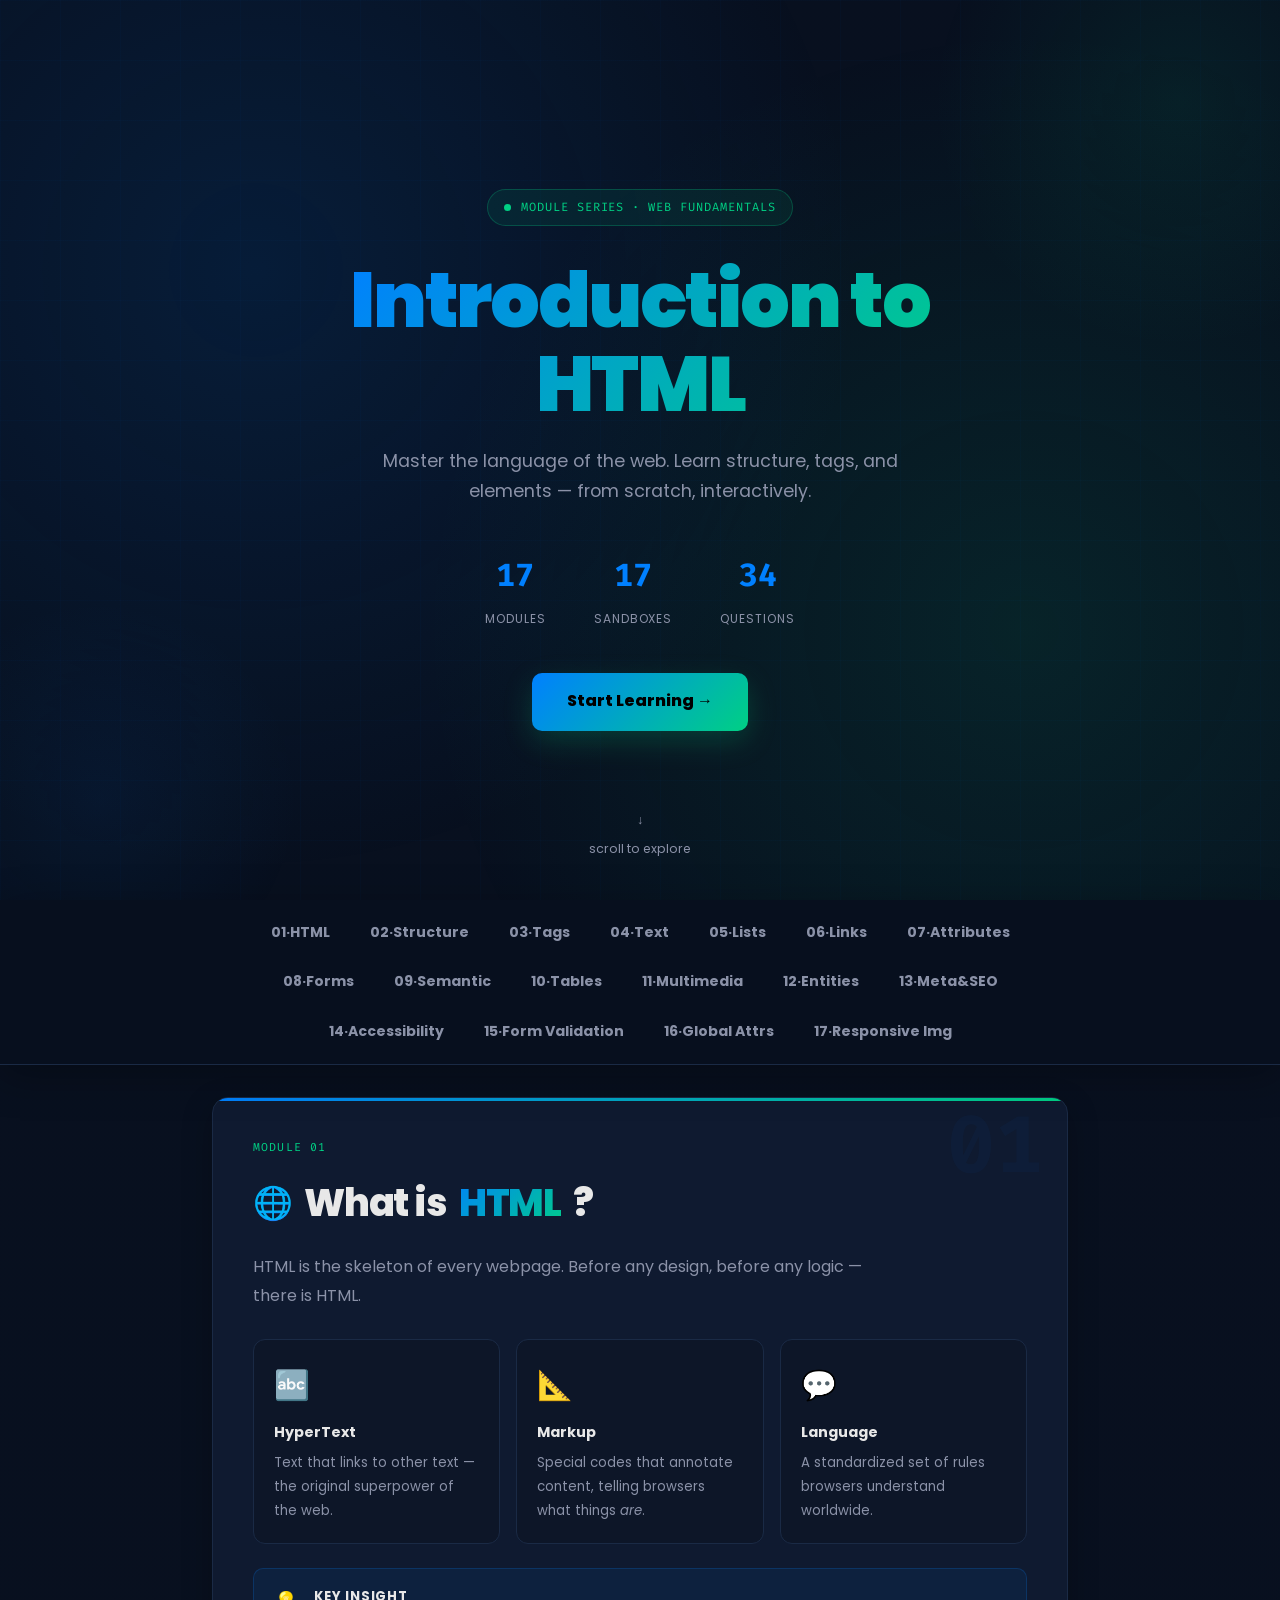
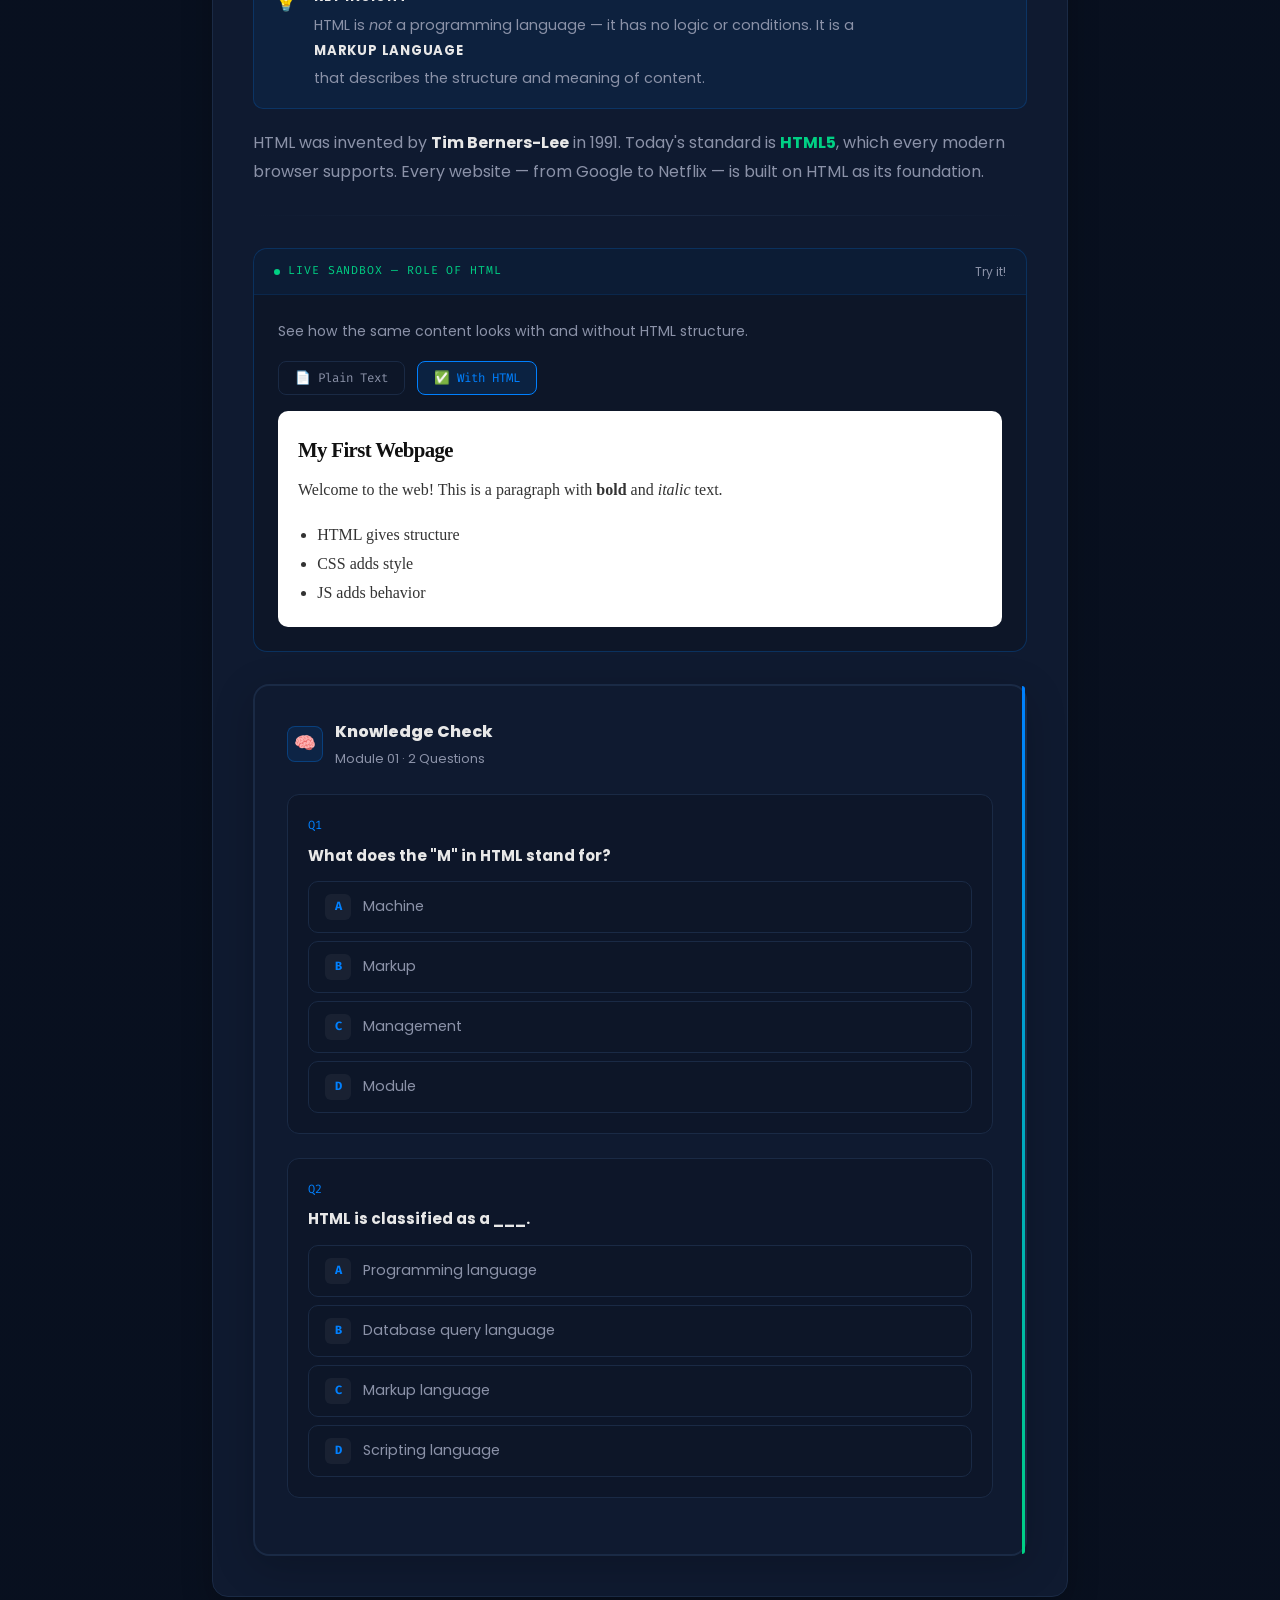
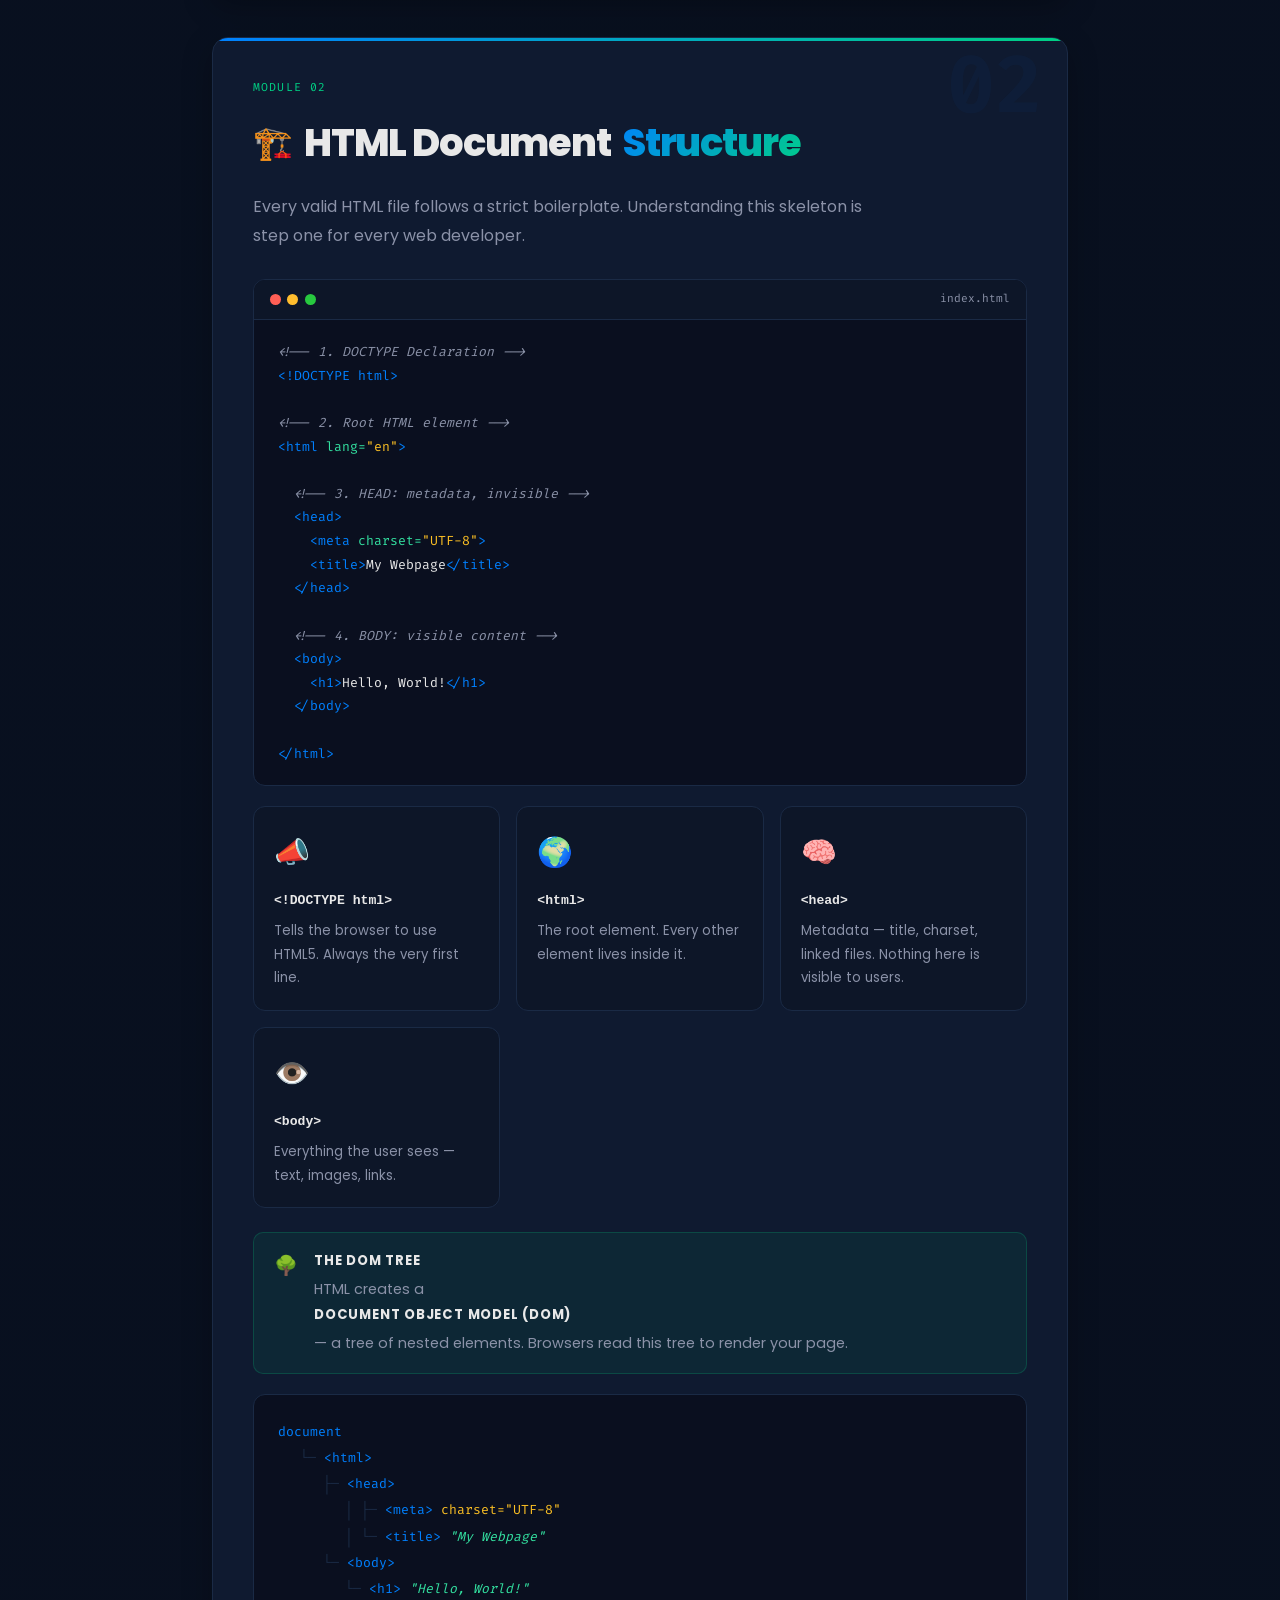
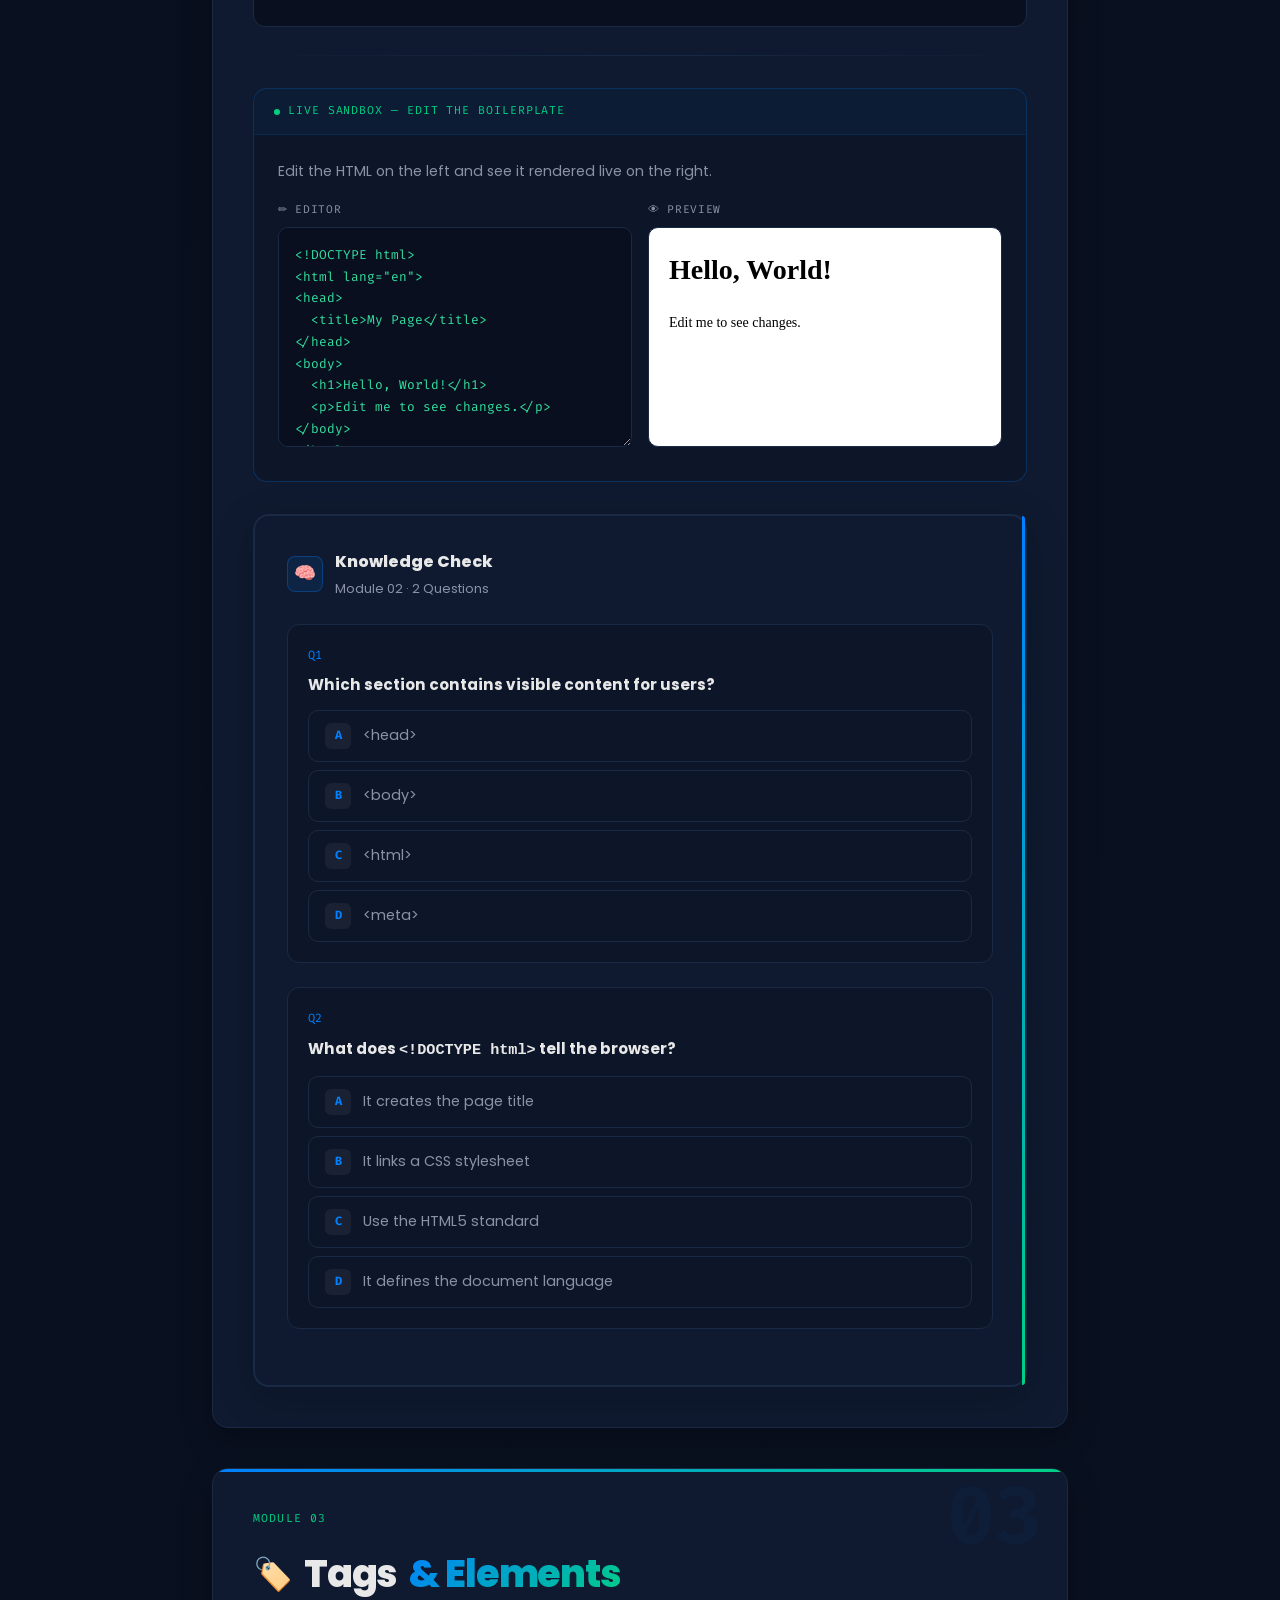
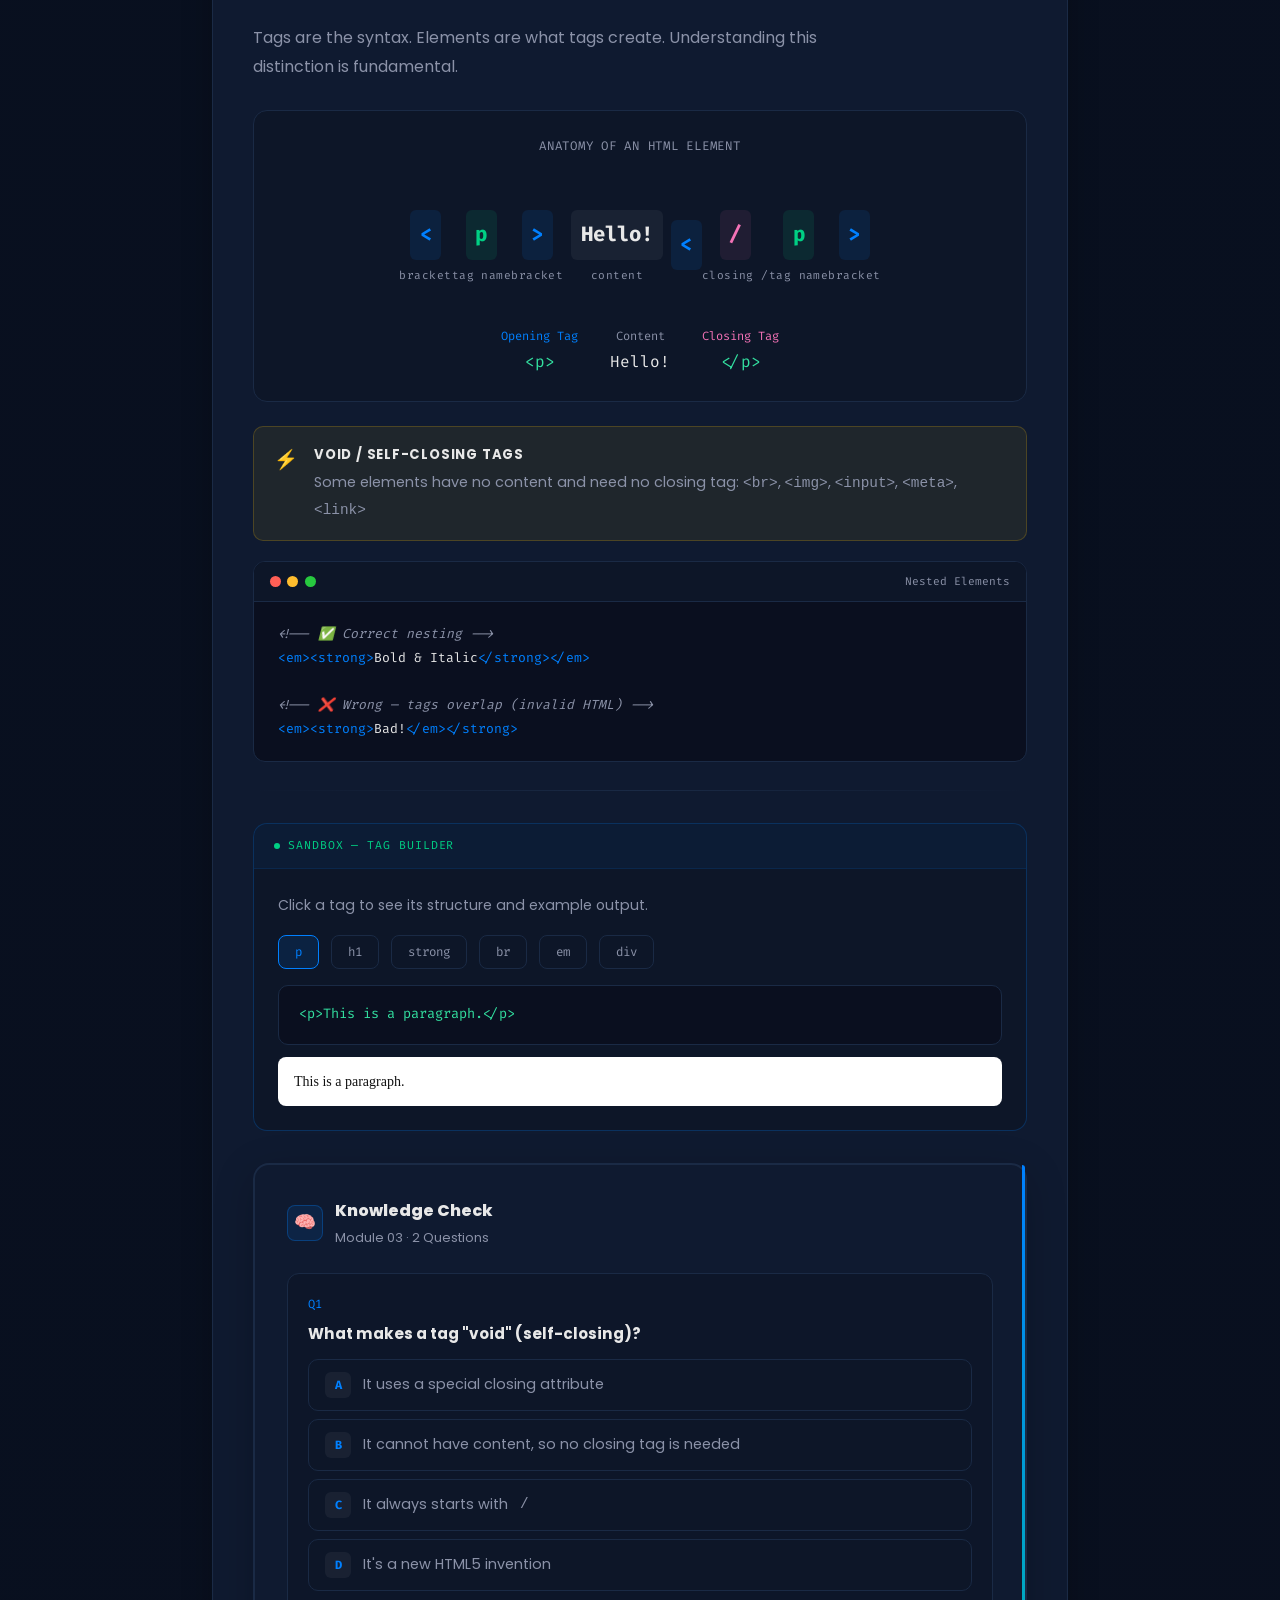
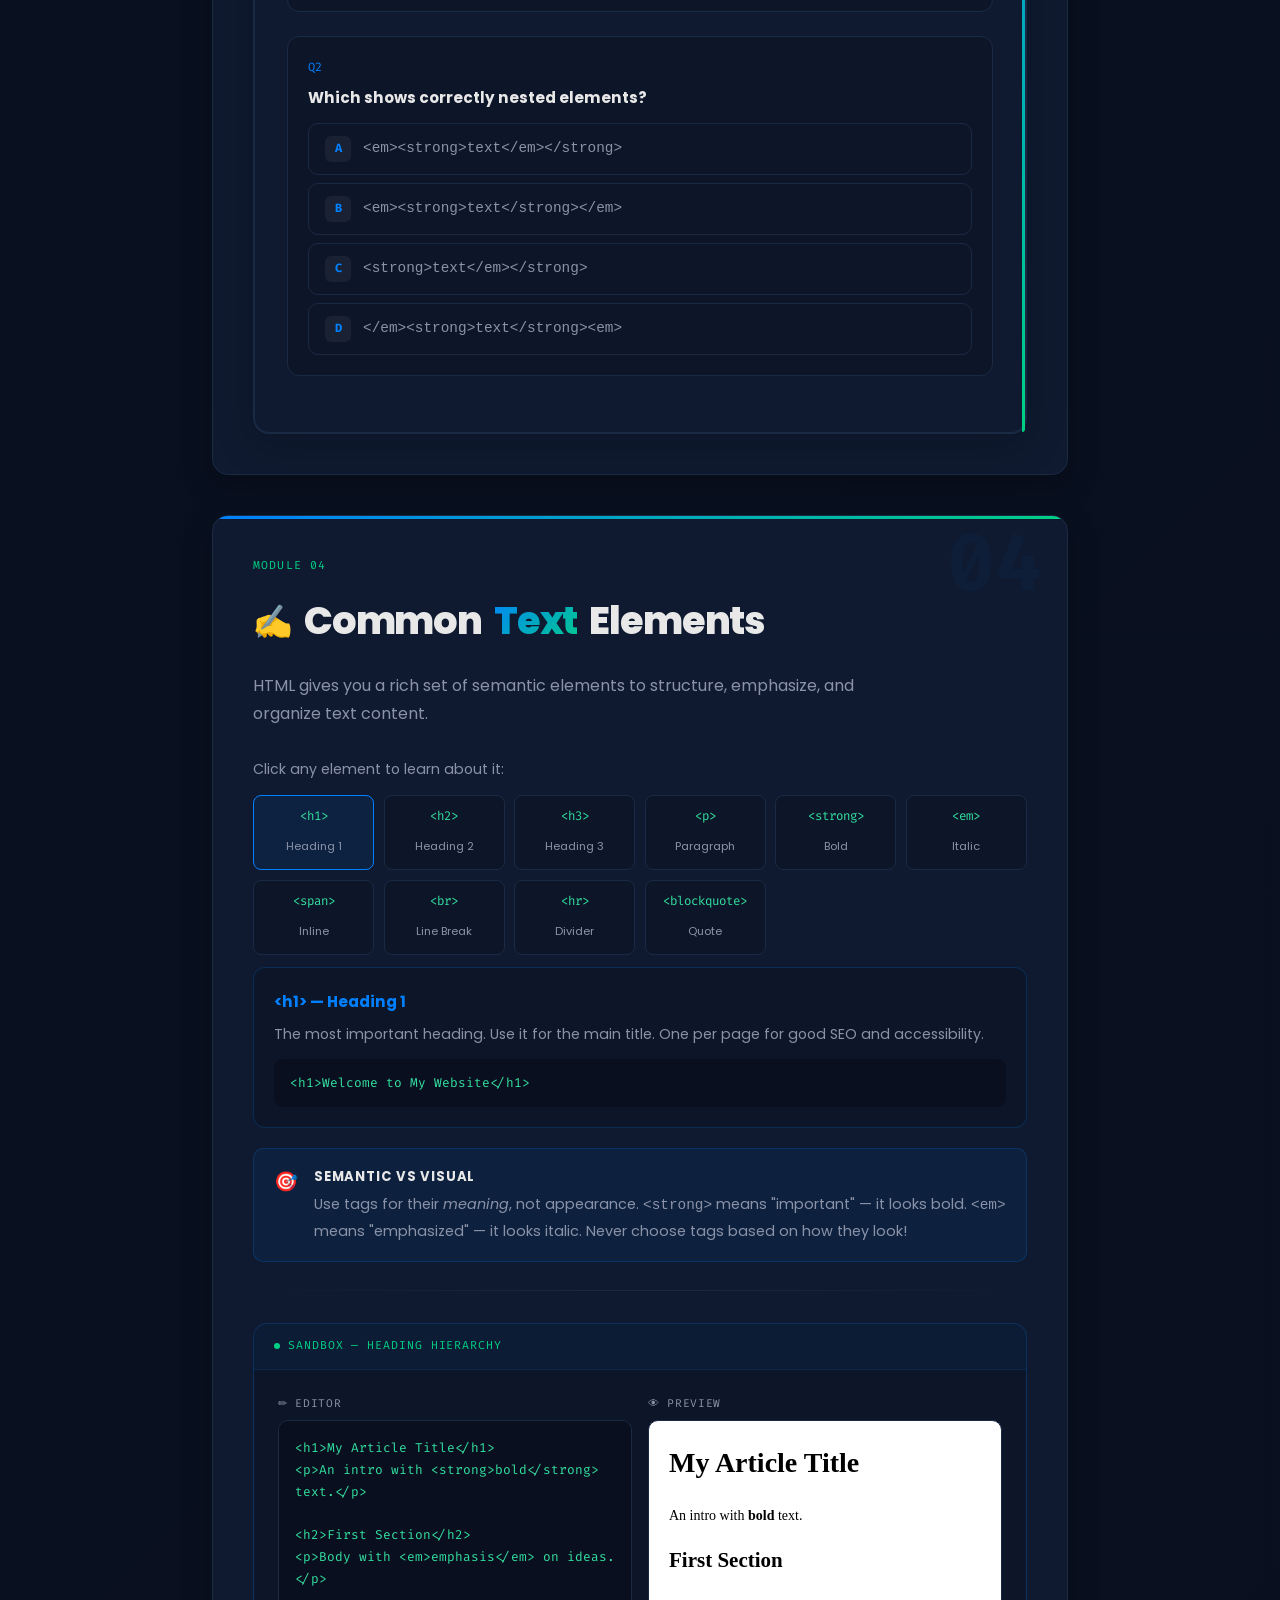
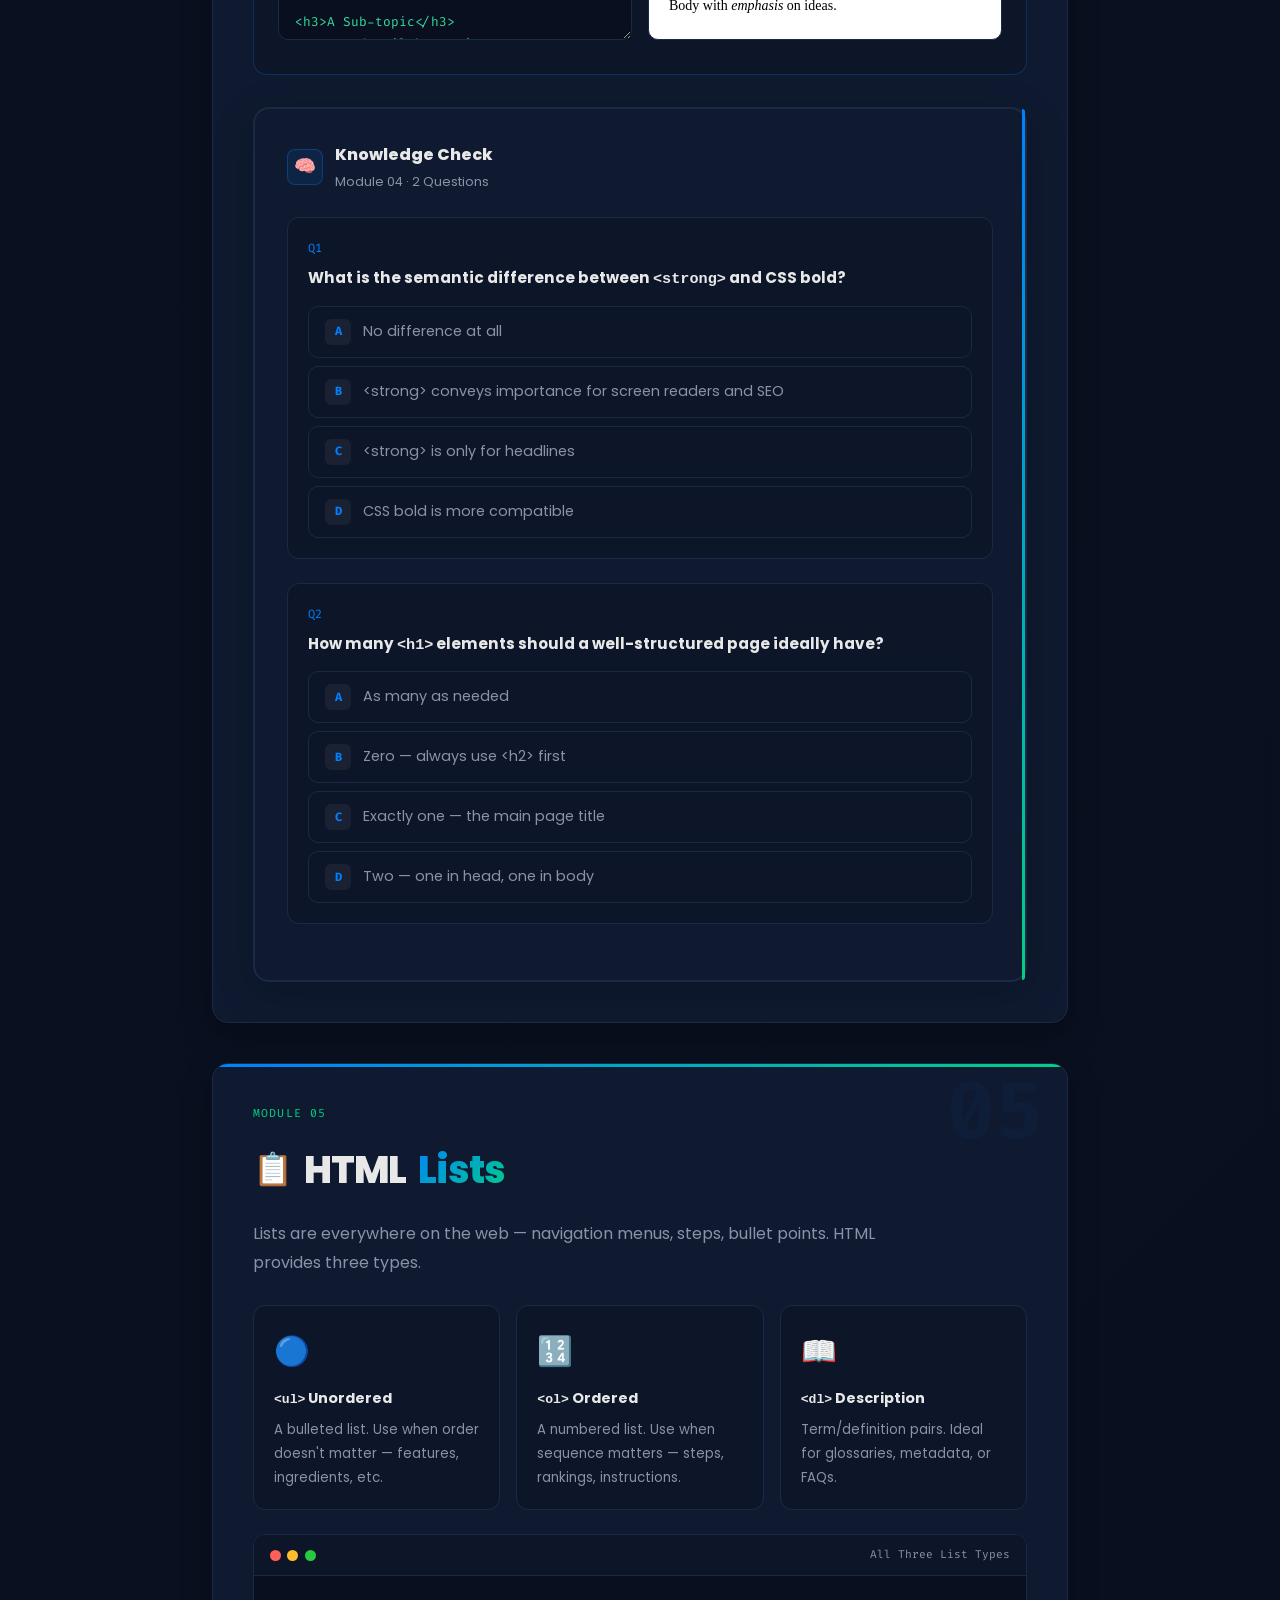
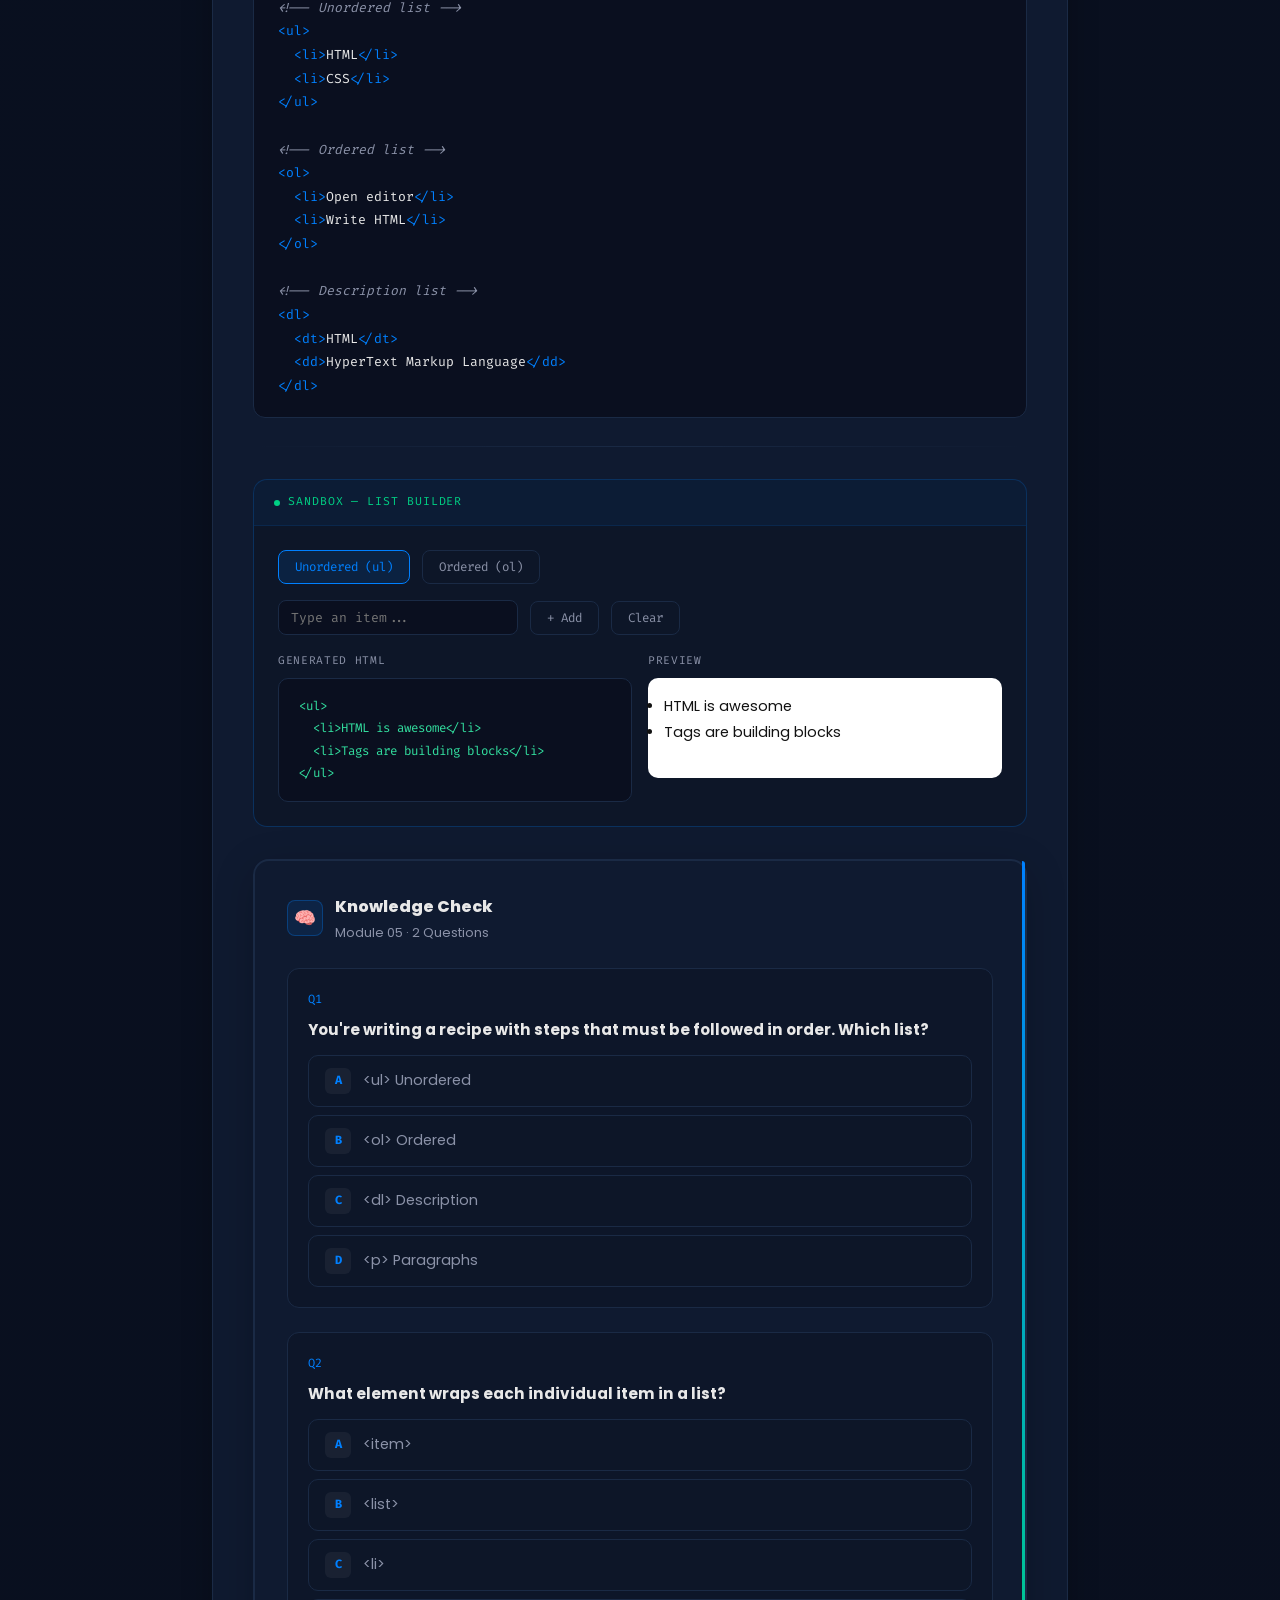
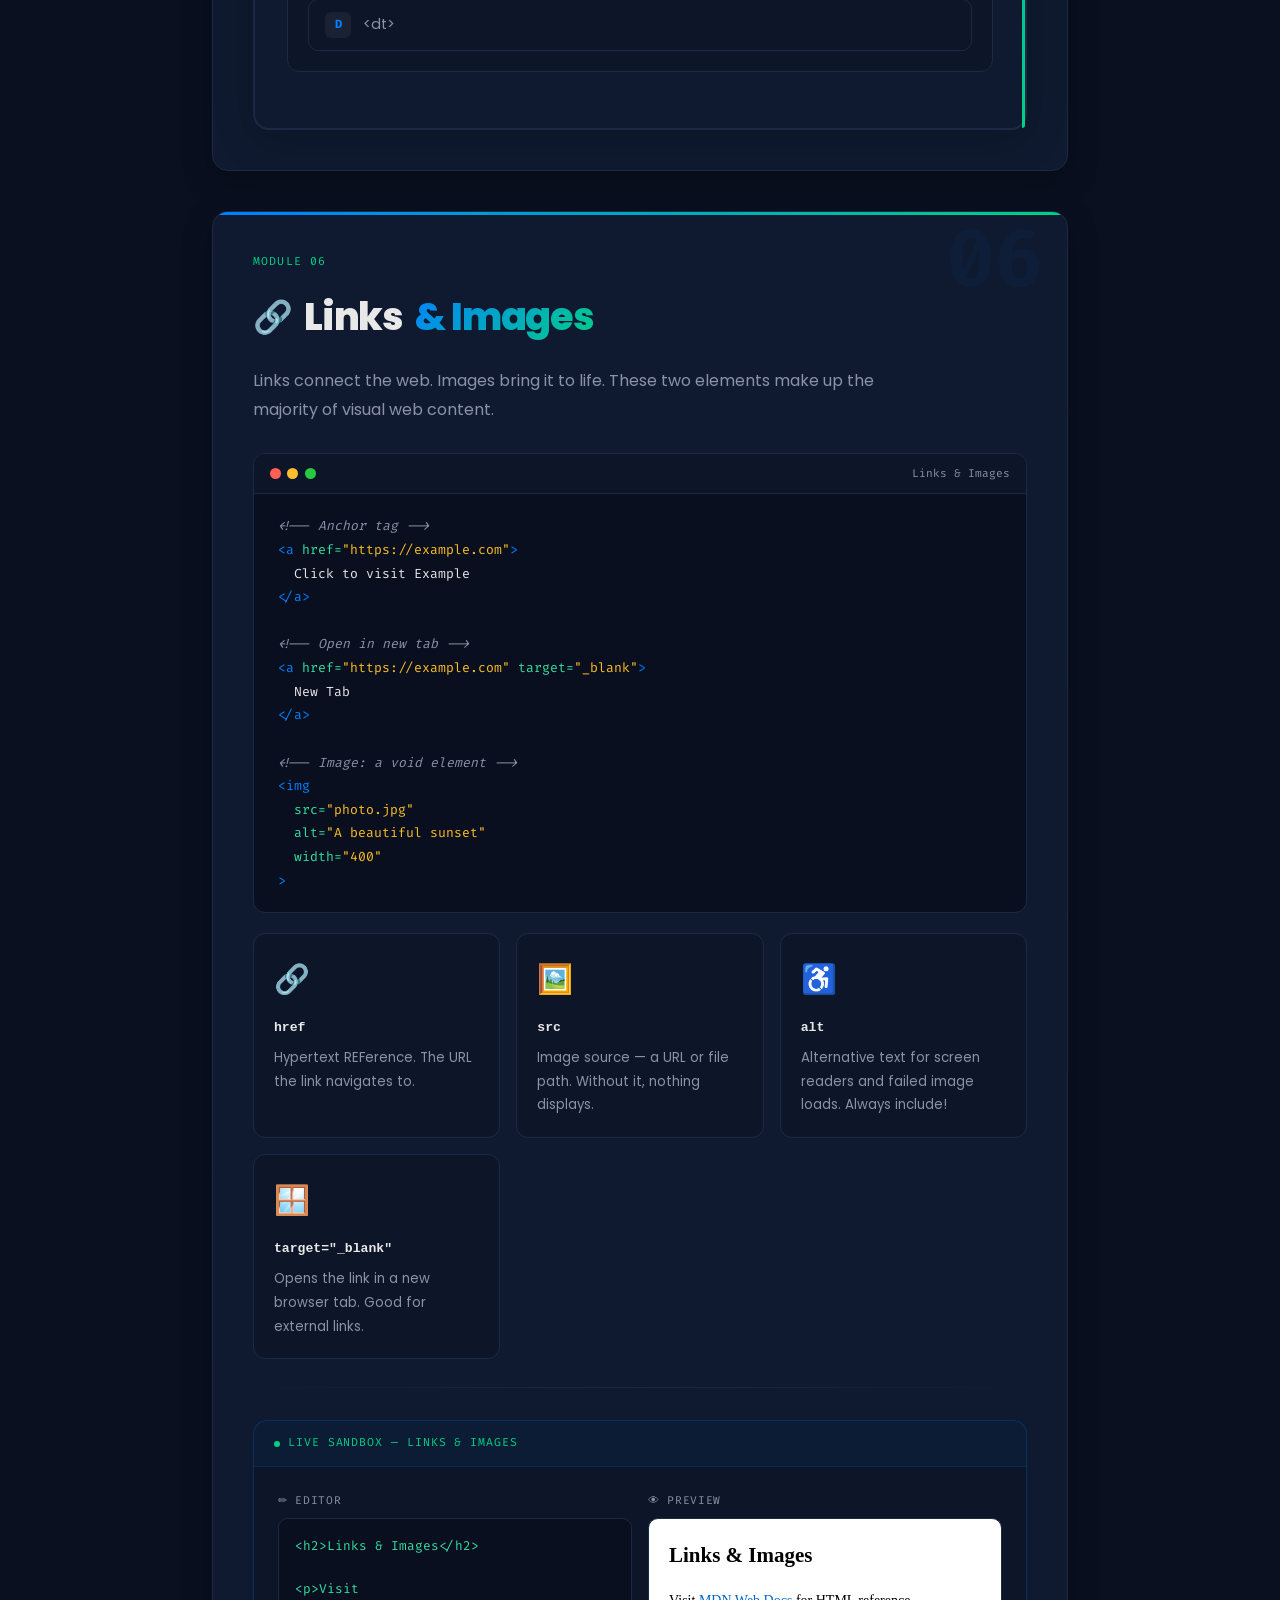
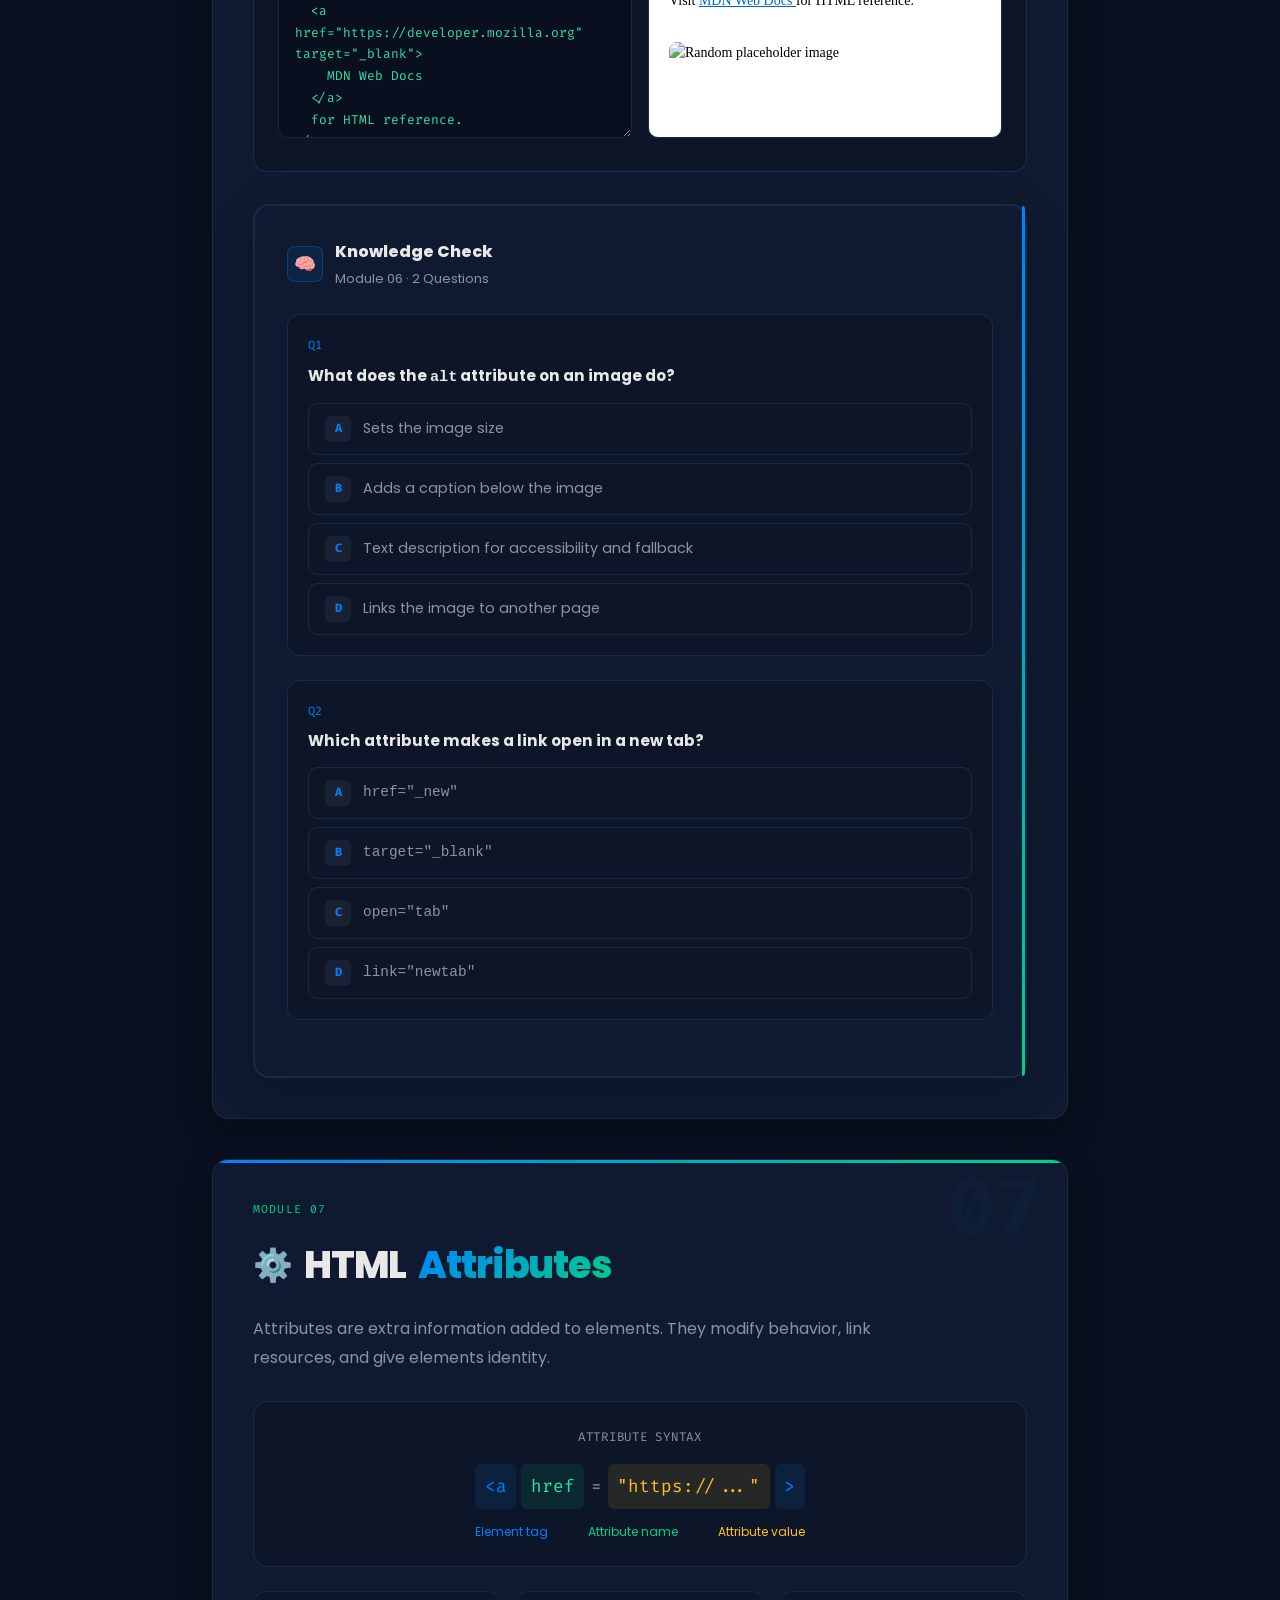
==== commit b03f72b5: "Rename html-masterclass-v2.html to index.html" ====
--- a/index.html
+++ b/index.html
@@ -775,15 +775,87 @@
 }
 
 /* ══════════════════════════════════════════════
-   RESPONSIVE
+   MOBILE BOTTOM NAV
+══════════════════════════════════════════════ */
+.mobile-module-nav {
+  display: none;
+  position: fixed;
+  bottom: 0; left: 0; right: 0;
+  z-index: 200;
+  background: rgba(8,16,31,0.97);
+  backdrop-filter: blur(20px);
+  border-top: 1px solid var(--border);
+  padding: .6rem .75rem env(safe-area-inset-bottom,.5rem);
+}
+.mobile-nav-inner {
+  display: flex; align-items: center; gap: .5rem;
+}
+.mob-nav-btn {
+  flex-shrink: 0; width: 38px; height: 38px;
+  border-radius: 8px; border: 1px solid var(--border);
+  background: var(--bg-alt); color: var(--text-muted);
+  font-size: 1rem; cursor: pointer;
+  display: flex; align-items: center; justify-content: center;
+  transition: all .2s;
+}
+.mob-nav-btn:active { background: rgba(0,128,255,.15); color: var(--primary-light); transform: scale(.95); }
+.mob-nav-label {
+  flex: 1; text-align: center;
+  font-size: .72rem; font-weight: 700;
+  color: var(--primary-light); font-family: var(--mono);
+  letter-spacing: .04em; white-space: nowrap;
+  overflow: hidden; text-overflow: ellipsis;
+}
+.mob-nav-dots { display: flex; gap: 3px; flex-shrink: 0; }
+.mob-dot { width: 5px; height: 5px; border-radius: 50%; background: var(--border); transition: background .2s; }
+.mob-dot.active { background: var(--accent); }
+
+/* ══════════════════════════════════════════════
+   RESPONSIVE — MOBILE FIRST
 ══════════════════════════════════════════════ */
 @media (max-width: 768px) {
-  header { padding: 80px 20px 60px; }
-  .section { padding: 1.5rem; }
-  .quiz-wrap { padding: 1.25rem; }
-  .hero-stats { gap: 1.5rem; }
-  .stat-num { font-size: 1.5rem; }
-  .sandbox-body { padding: 1rem; }
+  header { padding: 80px 1.25rem 70px; min-height: 95vh; }
+  main { padding-bottom: 5rem; }
+  .container { padding: 0 1rem; }
+  .section { padding: 1.25rem; border-radius: 12px; margin-bottom: 1rem; }
+  .quiz-wrap { padding: 1.1rem; }
+  .sandbox-body { padding: .9rem; }
+  h1 { font-size: 2.4rem !important; }
+  .subtitle { font-size: .95rem; }
+  .hero-stats { gap: 1.25rem; }
+  .stat-num { font-size: 1.4rem; }
+  .stat-label { font-size: .65rem; }
+  .btn-start { font-size: .88rem; padding: .8rem 1.6rem; }
+  nav { overflow-x: auto; -webkit-overflow-scrolling: touch; }
+  nav::-webkit-scrollbar { display: none; }
+  nav .container { justify-content: flex-start; gap: 6px; padding: 0 1rem; flex-wrap: nowrap; width: max-content; min-width: 100%; }
+  nav a { font-size: .78rem; padding: 7px 12px; white-space: nowrap; }
+  h2 { font-size: 1.5rem !important; gap: .5rem; }
+  h2 .emoji { font-size: 1.5rem; }
+  h3 { font-size: 1rem; }
+  .module-desc { font-size: .88rem; }
+  .section-number { display: none; }
+  .concept-grid { grid-template-columns: 1fr; gap: .6rem; }
+  .concept-card { padding: 1rem; }
+  .code-block pre { font-size: .75rem; padding: 1rem; }
+  .editor-preview { grid-template-columns: 1fr !important; }
+  .code-editor { height: 180px; font-size: .76rem; }
+  .preview-frame { height: 200px !important; }
+  .element-grid { grid-template-columns: repeat(3,1fr); gap: .4rem; }
+  .element-chip { padding: .5rem .4rem; }
+  .element-chip code { font-size: .7rem; }
+  .element-chip span { font-size: .62rem; }
+  .options { gap: .4rem; }
+  .option { padding: 1rem; font-size: .88rem; min-height: 52px; }
+  .option-letter { width: 30px; height: 30px; font-size: .8rem; }
+  .question-text { font-size: .88rem; }
+  .ctrl-btn { padding: .55rem .9rem; font-size: .8rem; min-height: 40px; }
+  .callout { font-size: .84rem; padding: .85rem 1rem; gap: .6rem; }
+  .tag-text { font-size: 1rem; padding: .3rem .45rem; }
+  .tree-display { font-size: .72rem; padding: 1rem; }
+  .attr-row label { width: 55px; font-size: .78rem; }
+  .attr-input { font-size: .78rem; min-width: 0; }
+  .mobile-module-nav { display: block; }
 }
 </style>
 </head>
@@ -798,9 +870,9 @@
   <h1>Introduction to<br>HTML</h1>
   <p class="subtitle">Master the language of the web. Learn structure, tags, and elements — from scratch, interactively.</p>
   <div class="hero-stats">
-    <div class="stat"><span class="stat-num">7</span><span class="stat-label">Modules</span></div>
-    <div class="stat"><span class="stat-num">7</span><span class="stat-label">Sandboxes</span></div>
-    <div class="stat"><span class="stat-num">14</span><span class="stat-label">Questions</span></div>
+    <div class="stat"><span class="stat-num">17</span><span class="stat-label">Modules</span></div>
+    <div class="stat"><span class="stat-num">17</span><span class="stat-label">Sandboxes</span></div>
+    <div class="stat"><span class="stat-num">34</span><span class="stat-label">Questions</span></div>
   </div>
   <a href="#mod-intro" class="btn-start">Start Learning →</a>
   <div class="scroll-hint"><span>↓</span><span>scroll to explore</span></div>
@@ -809,15 +881,35 @@
 <!-- ════════════ NAV ════════════ -->
 <nav>
   <div class="container">
-    <a href="#mod-intro">01 · What is HTML</a>
-    <a href="#mod-structure">02 · Structure</a>
-    <a href="#mod-tags">03 · Tags</a>
-    <a href="#mod-text">04 · Text</a>
-    <a href="#mod-lists">05 · Lists</a>
-    <a href="#mod-links">06 · Links</a>
-    <a href="#mod-attributes">07 · Attributes</a>
+    <a href="#mod-intro">01·HTML</a>
+    <a href="#mod-structure">02·Structure</a>
+    <a href="#mod-tags">03·Tags</a>
+    <a href="#mod-text">04·Text</a>
+    <a href="#mod-lists">05·Lists</a>
+    <a href="#mod-links">06·Links</a>
+    <a href="#mod-attributes">07·Attributes</a>
+    <a href="#mod-forms">08·Forms</a>
+    <a href="#mod-semantic">09·Semantic</a>
+    <a href="#mod-tables">10·Tables</a>
+    <a href="#mod-media">11·Multimedia</a>
+    <a href="#mod-entities">12·Entities</a>
+    <a href="#mod-meta">13·Meta&amp;SEO</a>
+    <a href="#mod-a11y">14·Accessibility</a>
+    <a href="#mod-formval">15·Form Validation</a>
+    <a href="#mod-global">16·Global Attrs</a>
+    <a href="#mod-images-adv">17·Responsive Img</a>
   </div>
 </nav>
+
+<!-- ════════════ MOBILE BOTTOM NAV ════════════ -->
+<div class="mobile-module-nav" id="mobileNav">
+  <div class="mobile-nav-inner">
+    <button class="mob-nav-btn" onclick="mobileNavMove(-1)">←</button>
+    <div class="mob-nav-label" id="mobNavLabel">01 · What is HTML</div>
+    <button class="mob-nav-btn" onclick="mobileNavMove(1)">→</button>
+  </div>
+  <div class="mob-nav-dots" id="mobNavDots" style="justify-content:center;margin-top:.35rem;flex-wrap:wrap;gap:3px;"></div>
+</div>
 
 <!-- ════════════ MAIN ════════════ -->
 <main>
@@ -1588,12 +1680,1012 @@
     </div>
     <button class="quiz-reset" id="reset-q13q14" onclick="resetQuiz(['q13','q14'],'reset-q13q14')">↺ Try Again</button>
   </div>
-
-  <!-- COMPLETION -->
-  <div class="completion-wrap" style="text-align:center;padding:4rem 1rem 2rem;">
-    <div style="font-size:3.5rem;margin-bottom:1rem;">🎉</div>
-    <h2 style="justify-content:center;margin-bottom:.75rem;">Masterclass Complete!</h2>
-    <p style="color:var(--text-muted);max-width:480px;margin:0 auto 2rem;">You've covered all HTML foundations — from structure and tags to elements, lists, links, and attributes. The web is yours to build.</p>
+</section>
+
+<!-- ─── MODULE 8: FORMS ─── -->
+<section class="section" id="mod-forms">
+  <div class="section-number">08</div>
+  <div class="module-tag">MODULE 08</div>
+  <h2><span class="emoji">📝</span> HTML <span class="accent-word">Forms</span></h2>
+  <p class="module-desc">Forms are how users interact with websites — login, search, signup, checkout. Every form you've ever filled in was built with HTML form elements.</p>
+
+  <div class="concept-grid">
+    <div class="concept-card">
+      <div class="concept-card-icon">📦</div>
+      <h4><code>&lt;form&gt;</code></h4>
+      <p>The container that wraps all form controls. Has <code>action</code> (where to send data) and <code>method</code> (GET or POST).</p>
+    </div>
+    <div class="concept-card">
+      <div class="concept-card-icon">⌨️</div>
+      <h4><code>&lt;input&gt;</code></h4>
+      <p>The most versatile form element. Its behavior changes based on the <code>type</code> attribute.</p>
+    </div>
+    <div class="concept-card">
+      <div class="concept-card-icon">🏷️</div>
+      <h4><code>&lt;label&gt;</code></h4>
+      <p>Describes an input to the user. Linking it with <code>for</code> improves accessibility.</p>
+    </div>
+    <div class="concept-card">
+      <div class="concept-card-icon">📋</div>
+      <h4><code>&lt;textarea&gt;</code></h4>
+      <p>Multi-line text input. Perfect for messages, comments, or long-form content.</p>
+    </div>
+    <div class="concept-card">
+      <div class="concept-card-icon">🔽</div>
+      <h4><code>&lt;select&gt;</code></h4>
+      <p>A dropdown list. Contains <code>&lt;option&gt;</code> elements for each choice.</p>
+    </div>
+    <div class="concept-card">
+      <div class="concept-card-icon">🚀</div>
+      <h4><code>&lt;button&gt;</code></h4>
+      <p>A clickable button. Use <code>type="submit"</code> to send form data, or <code>type="button"</code> for JS actions.</p>
+    </div>
+  </div>
+
+  <div class="code-block">
+    <div class="code-block-header">
+      <div class="code-dots"><div class="dot red"></div><div class="dot yellow"></div><div class="dot green"></div></div>
+      <div class="code-lang">Complete Form Example</div>
+    </div>
+    <pre><span class="tag">&lt;form</span> <span class="attr">action</span>=<span class="val">"/submit"</span> <span class="attr">method</span>=<span class="val">"POST"</span><span class="tag">&gt;</span>
+
+  <span class="com">&lt;!-- Text input --&gt;</span>
+  <span class="tag">&lt;label</span> <span class="attr">for</span>=<span class="val">"name"</span><span class="tag">&gt;</span><span class="txt">Full Name</span><span class="tag">&lt;/label&gt;</span>
+  <span class="tag">&lt;input</span> <span class="attr">type</span>=<span class="val">"text"</span> <span class="attr">id</span>=<span class="val">"name"</span> <span class="attr">placeholder</span>=<span class="val">"Your name"</span><span class="tag">&gt;</span>
+
+  <span class="com">&lt;!-- Email input --&gt;</span>
+  <span class="tag">&lt;label</span> <span class="attr">for</span>=<span class="val">"email"</span><span class="tag">&gt;</span><span class="txt">Email</span><span class="tag">&lt;/label&gt;</span>
+  <span class="tag">&lt;input</span> <span class="attr">type</span>=<span class="val">"email"</span> <span class="attr">id</span>=<span class="val">"email"</span> <span class="attr">required</span><span class="tag">&gt;</span>
+
+  <span class="com">&lt;!-- Dropdown --&gt;</span>
+  <span class="tag">&lt;select</span> <span class="attr">name</span>=<span class="val">"country"</span><span class="tag">&gt;</span>
+    <span class="tag">&lt;option</span> <span class="attr">value</span>=<span class="val">"eg"</span><span class="tag">&gt;</span><span class="txt">Egypt</span><span class="tag">&lt;/option&gt;</span>
+    <span class="tag">&lt;option</span> <span class="attr">value</span>=<span class="val">"us"</span><span class="tag">&gt;</span><span class="txt">USA</span><span class="tag">&lt;/option&gt;</span>
+  <span class="tag">&lt;/select&gt;</span>
+
+  <span class="com">&lt;!-- Textarea --&gt;</span>
+  <span class="tag">&lt;textarea</span> <span class="attr">rows</span>=<span class="val">"4"</span> <span class="attr">placeholder</span>=<span class="val">"Your message..."</span><span class="tag">&gt;&lt;/textarea&gt;</span>
+
+  <span class="com">&lt;!-- Checkbox --&gt;</span>
+  <span class="tag">&lt;input</span> <span class="attr">type</span>=<span class="val">"checkbox"</span> <span class="attr">id</span>=<span class="val">"agree"</span><span class="tag">&gt;</span>
+  <span class="tag">&lt;label</span> <span class="attr">for</span>=<span class="val">"agree"</span><span class="tag">&gt;</span><span class="txt">I agree to the terms</span><span class="tag">&lt;/label&gt;</span>
+
+  <span class="com">&lt;!-- Submit button --&gt;</span>
+  <span class="tag">&lt;button</span> <span class="attr">type</span>=<span class="val">"submit"</span><span class="tag">&gt;</span><span class="txt">Send</span><span class="tag">&lt;/button&gt;</span>
+
+<span class="tag">&lt;/form&gt;</span></pre>
+  </div>
+
+  <h3>Input Types</h3>
+  <p style="color:var(--text-muted);margin-bottom:1rem;font-size:.9rem;">The <code>type</code> attribute completely changes how an <code>&lt;input&gt;</code> behaves. Click any type to see it:</p>
+  <div class="control-row" style="margin-bottom:1rem;" id="inputTypeBtns">
+    <button class="ctrl-btn active" onclick="showInputType('text',this)">text</button>
+    <button class="ctrl-btn" onclick="showInputType('email',this)">email</button>
+    <button class="ctrl-btn" onclick="showInputType('password',this)">password</button>
+    <button class="ctrl-btn" onclick="showInputType('number',this)">number</button>
+    <button class="ctrl-btn" onclick="showInputType('date',this)">date</button>
+    <button class="ctrl-btn" onclick="showInputType('range',this)">range</button>
+    <button class="ctrl-btn" onclick="showInputType('color',this)">color</button>
+    <button class="ctrl-btn" onclick="showInputType('checkbox',this)">checkbox</button>
+    <button class="ctrl-btn" onclick="showInputType('radio',this)">radio</button>
+    <button class="ctrl-btn" onclick="showInputType('file',this)">file</button>
+  </div>
+  <div class="output-display" id="inputTypeCode" style="margin-bottom:.75rem;"></div>
+  <div style="background:#fff;border-radius:10px;padding:1rem 1.25rem;min-height:60px;display:flex;align-items:center;gap:1rem;" id="inputTypeRender"></div>
+
+  <div class="callout tip">
+    <div class="callout-icon">♿</div>
+    <div class="callout-body">
+      <strong>Always Link Labels to Inputs</strong>
+      Use <code>for="inputId"</code> on the label and matching <code>id="inputId"</code> on the input. This makes forms accessible for screen readers and lets users click the label to focus the input.
+    </div>
+  </div>
+
+  <div class="divider"></div>
+
+  <div class="sandbox-wrap">
+    <div class="sandbox-header"><div class="sandbox-label">LIVE SANDBOX — BUILD A FORM</div></div>
+    <div class="sandbox-body">
+      <div class="editor-preview">
+        <div>
+          <div class="pane-label">✏ EDITOR</div>
+          <textarea class="code-editor" id="sb8ed" spellcheck="false" oninput="updatePreview('sb8ed','sb8pv')" style="height:260px;">&lt;form style="font-family:sans-serif;max-width:300px;"&gt;
+  &lt;label for="uname"&gt;Username&lt;/label&gt;&lt;br&gt;
+  &lt;input type="text" id="uname"
+    placeholder="Enter username"
+    style="width:100%;padding:8px;margin:6px 0 12px;border:1px solid #ccc;border-radius:4px;"&gt;
+
+  &lt;label for="pass"&gt;Password&lt;/label&gt;&lt;br&gt;
+  &lt;input type="password" id="pass"
+    placeholder="••••••••"
+    style="width:100%;padding:8px;margin:6px 0 12px;border:1px solid #ccc;border-radius:4px;"&gt;
+
+  &lt;input type="checkbox" id="rem"&gt;
+  &lt;label for="rem"&gt; Remember me&lt;/label&gt;&lt;br&gt;&lt;br&gt;
+
+  &lt;button type="submit"
+    style="background:#0066cc;color:#fff;padding:10px 24px;border:none;border-radius:6px;cursor:pointer;"&gt;
+    Login
+  &lt;/button&gt;
+&lt;/form&gt;</textarea>
+        </div>
+        <div>
+          <div class="pane-label">👁 PREVIEW</div>
+          <iframe class="preview-frame" id="sb8pv" style="height:260px;"></iframe>
+        </div>
+      </div>
+    </div>
+  </div>
+
+  <div class="quiz-wrap">
+    <div class="quiz-header">
+      <div class="quiz-icon">🧠</div>
+      <div><div class="quiz-title">Knowledge Check</div><div class="quiz-sub">Module 08 · 2 Questions</div></div>
+    </div>
+    <div class="question-block" id="q15">
+      <div class="question-num">Q1</div>
+      <div class="question-text">Which attribute on <code>&lt;input&gt;</code> determines what type of data it accepts?</div>
+      <div class="options">
+        <div class="option" onclick="checkAnswer(this,'q15',false)"><span class="option-letter">A</span> <code>name</code></div>
+        <div class="option" onclick="checkAnswer(this,'q15',true)"><span class="option-letter">B</span> <code>type</code></div>
+        <div class="option" onclick="checkAnswer(this,'q15',false)"><span class="option-letter">C</span> <code>value</code></div>
+        <div class="option" onclick="checkAnswer(this,'q15',false)"><span class="option-letter">D</span> <code>id</code></div>
+      </div>
+      <div class="feedback-msg" id="q15-feedback"></div>
+    </div>
+    <div class="question-block" id="q16">
+      <div class="question-num">Q2</div>
+      <div class="question-text">What is the purpose of linking a <code>&lt;label&gt;</code> to an <code>&lt;input&gt;</code> using <code>for</code> and <code>id</code>?</div>
+      <div class="options">
+        <div class="option" onclick="checkAnswer(this,'q16',false)"><span class="option-letter">A</span> It makes the input required</div>
+        <div class="option" onclick="checkAnswer(this,'q16',false)"><span class="option-letter">B</span> It styles the input automatically</div>
+        <div class="option" onclick="checkAnswer(this,'q16',true)"><span class="option-letter">C</span> It improves accessibility and lets users click the label to focus the input</div>
+        <div class="option" onclick="checkAnswer(this,'q16',false)"><span class="option-letter">D</span> It sends the label text as form data</div>
+      </div>
+      <div class="feedback-msg" id="q16-feedback"></div>
+    </div>
+    <button class="quiz-reset" id="reset-q15q16" onclick="resetQuiz(['q15','q16'],'reset-q15q16')">↺ Try Again</button>
+  </div>
+</section>
+
+<!-- ─── MODULE 9: SEMANTIC HTML ─── -->
+<section class="section" id="mod-semantic">
+  <div class="section-number">09</div>
+  <div class="module-tag">MODULE 09</div>
+  <h2><span class="emoji">🏛️</span> Semantic <span class="accent-word">HTML</span></h2>
+  <p class="module-desc">Semantic elements describe the <em>meaning</em> of their content — not just how they look. They make pages more accessible, SEO-friendly, and readable by humans and machines alike.</p>
+
+  <div class="callout info">
+    <div class="callout-icon">🤔</div>
+    <div class="callout-body">
+      <strong>Semantic vs Non-Semantic</strong>
+      A <code>&lt;div&gt;</code> or <code>&lt;span&gt;</code> says nothing about the content inside. A <code>&lt;nav&gt;</code> or <code>&lt;article&gt;</code> tells both the browser and developer exactly what it contains.
+    </div>
+  </div>
+
+  <div class="concept-grid">
+    <div class="concept-card">
+      <div class="concept-card-icon">🏠</div>
+      <h4><code>&lt;header&gt;</code></h4>
+      <p>The introductory section of a page or section — typically contains logo, navigation, and hero content.</p>
+    </div>
+    <div class="concept-card">
+      <div class="concept-card-icon">🧭</div>
+      <h4><code>&lt;nav&gt;</code></h4>
+      <p>A group of navigation links. Screen readers announce this as the navigation landmark.</p>
+    </div>
+    <div class="concept-card">
+      <div class="concept-card-icon">📰</div>
+      <h4><code>&lt;main&gt;</code></h4>
+      <p>The primary content of the page. There should only be one <code>&lt;main&gt;</code> per page.</p>
+    </div>
+    <div class="concept-card">
+      <div class="concept-card-icon">📄</div>
+      <h4><code>&lt;article&gt;</code></h4>
+      <p>Self-contained content that could be syndicated independently — a blog post, news article, or forum post.</p>
+    </div>
+    <div class="concept-card">
+      <div class="concept-card-icon">📦</div>
+      <h4><code>&lt;section&gt;</code></h4>
+      <p>A thematic grouping of content, typically with a heading. Different from <code>&lt;div&gt;</code> — it has semantic meaning.</p>
+    </div>
+    <div class="concept-card">
+      <div class="concept-card-icon">📎</div>
+      <h4><code>&lt;aside&gt;</code></h4>
+      <p>Content tangentially related to the main content — sidebars, pull quotes, or related links.</p>
+    </div>
+    <div class="concept-card">
+      <div class="concept-card-icon">🦶</div>
+      <h4><code>&lt;footer&gt;</code></h4>
+      <p>Bottom section of a page or section — copyright, links, contact info.</p>
+    </div>
+    <div class="concept-card">
+      <div class="concept-card-icon">🕐</div>
+      <h4><code>&lt;time&gt;</code></h4>
+      <p>Represents a date/time value. The <code>datetime</code> attribute gives it a machine-readable format.</p>
+    </div>
+  </div>
+
+  <div class="code-block">
+    <div class="code-block-header">
+      <div class="code-dots"><div class="dot red"></div><div class="dot yellow"></div><div class="dot green"></div></div>
+      <div class="code-lang">Semantic Page Layout</div>
+    </div>
+    <pre><span class="tag">&lt;body&gt;</span>
+
+  <span class="tag">&lt;header&gt;</span>
+    <span class="tag">&lt;nav&gt;</span>
+      <span class="tag">&lt;a</span> <span class="attr">href</span>=<span class="val">"/"</span><span class="tag">&gt;</span><span class="txt">Home</span><span class="tag">&lt;/a&gt;</span>
+      <span class="tag">&lt;a</span> <span class="attr">href</span>=<span class="val">"/about"</span><span class="tag">&gt;</span><span class="txt">About</span><span class="tag">&lt;/a&gt;</span>
+    <span class="tag">&lt;/nav&gt;</span>
+  <span class="tag">&lt;/header&gt;</span>
+
+  <span class="tag">&lt;main&gt;</span>
+    <span class="tag">&lt;article&gt;</span>
+      <span class="tag">&lt;h1&gt;</span><span class="txt">My Blog Post</span><span class="tag">&lt;/h1&gt;</span>
+      <span class="tag">&lt;time</span> <span class="attr">datetime</span>=<span class="val">"2025-01-15"</span><span class="tag">&gt;</span><span class="txt">January 15, 2025</span><span class="tag">&lt;/time&gt;</span>
+      <span class="tag">&lt;section&gt;</span>
+        <span class="tag">&lt;h2&gt;</span><span class="txt">Introduction</span><span class="tag">&lt;/h2&gt;</span>
+        <span class="tag">&lt;p&gt;</span><span class="txt">Article content here...</span><span class="tag">&lt;/p&gt;</span>
+      <span class="tag">&lt;/section&gt;</span>
+    <span class="tag">&lt;/article&gt;</span>
+
+    <span class="tag">&lt;aside&gt;</span>
+      <span class="tag">&lt;h3&gt;</span><span class="txt">Related Posts</span><span class="tag">&lt;/h3&gt;</span>
+    <span class="tag">&lt;/aside&gt;</span>
+  <span class="tag">&lt;/main&gt;</span>
+
+  <span class="tag">&lt;footer&gt;</span>
+    <span class="tag">&lt;p&gt;</span><span class="txt">© 2025 My Website</span><span class="tag">&lt;/p&gt;</span>
+  <span class="tag">&lt;/footer&gt;</span>
+
+<span class="tag">&lt;/body&gt;</span></pre>
+  </div>
+
+  <div class="divider"></div>
+
+  <!-- Semantic Layout Visualizer -->
+  <div class="sandbox-wrap">
+    <div class="sandbox-header"><div class="sandbox-label">SANDBOX — SEMANTIC LAYOUT VISUALIZER</div></div>
+    <div class="sandbox-body">
+      <p style="font-size:.88rem;color:var(--text-muted);margin-bottom:1rem;">Click a region to highlight it and see which semantic element it maps to.</p>
+      <div id="semanticViz" style="border:2px solid var(--border);border-radius:10px;overflow:hidden;font-family:var(--mono);font-size:.78rem;cursor:pointer;">
+        <div data-el="header" onclick="highlightSemantic(this)" style="background:rgba(0,128,255,0.08);border-bottom:1px solid var(--border);padding:.6rem 1rem;display:flex;align-items:center;justify-content:space-between;transition:background .2s;">
+          <span style="color:var(--primary-light);">&lt;header&gt;</span>
+          <span style="color:var(--text-muted);font-size:.7rem;">Logo · Nav</span>
+        </div>
+        <div style="display:flex;min-height:160px;">
+          <div style="flex:1;display:flex;flex-direction:column;">
+            <div data-el="nav" onclick="highlightSemantic(this)" style="background:rgba(0,128,255,0.05);border-bottom:1px solid var(--border);border-right:1px solid var(--border);padding:.5rem 1rem;transition:background .2s;">
+              <span style="color:var(--primary-light);">&lt;nav&gt;</span>
+            </div>
+            <div style="flex:1;display:flex;">
+              <div data-el="main" onclick="highlightSemantic(this)" style="flex:1;background:rgba(0,208,132,0.04);border-right:1px solid var(--border);padding:.75rem 1rem;transition:background .2s;">
+                <div style="color:var(--accent);margin-bottom:.4rem;">&lt;main&gt;</div>
+                <div data-el="article" onclick="highlightSemantic(event,this)" style="background:rgba(0,208,132,0.06);border:1px solid var(--border);border-radius:6px;padding:.5rem;margin-bottom:.4rem;transition:background .2s;">
+                  <span style="color:var(--accent-light);font-size:.72rem;">&lt;article&gt;</span>
+                  <div data-el="section" onclick="highlightSemantic(event,this)" style="background:rgba(255,255,255,0.03);border:1px dashed var(--border);border-radius:4px;padding:.35rem;margin-top:.3rem;transition:background .2s;">
+                    <span style="color:var(--text-muted);font-size:.7rem;">&lt;section&gt; content</span>
+                  </div>
+                </div>
+              </div>
+              <div data-el="aside" onclick="highlightSemantic(this)" style="width:100px;background:rgba(255,193,7,0.04);padding:.75rem .6rem;transition:background .2s;">
+                <span style="color:#fbbf24;font-size:.72rem;">&lt;aside&gt;</span>
+              </div>
+            </div>
+          </div>
+        </div>
+        <div data-el="footer" onclick="highlightSemantic(this)" style="background:rgba(0,128,255,0.05);border-top:1px solid var(--border);padding:.5rem 1rem;transition:background .2s;">
+          <span style="color:var(--primary-light);">&lt;footer&gt;</span>
+          <span style="color:var(--text-muted);font-size:.7rem;margin-left:1rem;">Copyright · Links</span>
+        </div>
+      </div>
+      <div id="semanticInfo" class="output-display" style="margin-top:.75rem;min-height:50px;">← Click any region above to learn about it</div>
+    </div>
+  </div>
+
+  <div class="quiz-wrap">
+    <div class="quiz-header">
+      <div class="quiz-icon">🧠</div>
+      <div><div class="quiz-title">Knowledge Check</div><div class="quiz-sub">Module 09 · 2 Questions</div></div>
+    </div>
+    <div class="question-block" id="q17">
+      <div class="question-num">Q1</div>
+      <div class="question-text">Which element should wrap a self-contained piece of content like a blog post?</div>
+      <div class="options">
+        <div class="option" onclick="checkAnswer(this,'q17',false)"><span class="option-letter">A</span> <code>&lt;div&gt;</code></div>
+        <div class="option" onclick="checkAnswer(this,'q17',false)"><span class="option-letter">B</span> <code>&lt;section&gt;</code></div>
+        <div class="option" onclick="checkAnswer(this,'q17',true)"><span class="option-letter">C</span> <code>&lt;article&gt;</code></div>
+        <div class="option" onclick="checkAnswer(this,'q17',false)"><span class="option-letter">D</span> <code>&lt;main&gt;</code></div>
+      </div>
+      <div class="feedback-msg" id="q17-feedback"></div>
+    </div>
+    <div class="question-block" id="q18">
+      <div class="question-num">Q2</div>
+      <div class="question-text">Why should you use semantic elements over generic <code>&lt;div&gt;</code>s?</div>
+      <div class="options">
+        <div class="option" onclick="checkAnswer(this,'q18',false)"><span class="option-letter">A</span> They render faster in browsers</div>
+        <div class="option" onclick="checkAnswer(this,'q18',true)"><span class="option-letter">B</span> They improve accessibility, SEO, and code readability</div>
+        <div class="option" onclick="checkAnswer(this,'q18',false)"><span class="option-letter">C</span> They apply automatic styling</div>
+        <div class="option" onclick="checkAnswer(this,'q18',false)"><span class="option-letter">D</span> They are required by HTML5</div>
+      </div>
+      <div class="feedback-msg" id="q18-feedback"></div>
+    </div>
+    <button class="quiz-reset" id="reset-q17q18" onclick="resetQuiz(['q17','q18'],'reset-q17q18')">↺ Try Again</button>
+  </div>
+</section>
+
+<!-- ─── MODULE 10: TABLES ─── -->
+<section class="section" id="mod-tables">
+  <div class="section-number">10</div>
+  <div class="module-tag">MODULE 10</div>
+  <h2><span class="emoji">📊</span> HTML <span class="accent-word">Tables</span></h2>
+  <p class="module-desc">Tables are for displaying structured, tabular data — think spreadsheets, schedules, or comparison charts. Never use tables for page layout!</p>
+
+  <div class="concept-grid">
+    <div class="concept-card">
+      <div class="concept-card-icon">🗂️</div>
+      <h4><code>&lt;table&gt;</code></h4>
+      <p>The root container for all table content.</p>
+    </div>
+    <div class="concept-card">
+      <div class="concept-card-icon">🧢</div>
+      <h4><code>&lt;thead&gt;</code> / <code>&lt;tbody&gt;</code> / <code>&lt;tfoot&gt;</code></h4>
+      <p>Semantic groupings for the header, body, and footer rows of a table.</p>
+    </div>
+    <div class="concept-card">
+      <div class="concept-card-icon">➡️</div>
+      <h4><code>&lt;tr&gt;</code></h4>
+      <p>Table Row — wraps all cells in a single horizontal row.</p>
+    </div>
+    <div class="concept-card">
+      <div class="concept-card-icon">🏷️</div>
+      <h4><code>&lt;th&gt;</code></h4>
+      <p>Table Header cell — bold and centered by default. Use for column/row labels.</p>
+    </div>
+    <div class="concept-card">
+      <div class="concept-card-icon">📦</div>
+      <h4><code>&lt;td&gt;</code></h4>
+      <p>Table Data cell — holds the actual content of the table.</p>
+    </div>
+    <div class="concept-card">
+      <div class="concept-card-icon">↔️</div>
+      <h4><code>colspan</code> / <code>rowspan</code></h4>
+      <p>Allow a cell to span multiple columns or rows — like merging cells in Excel.</p>
+    </div>
+  </div>
+
+  <div class="code-block">
+    <div class="code-block-header">
+      <div class="code-dots"><div class="dot red"></div><div class="dot yellow"></div><div class="dot green"></div></div>
+      <div class="code-lang">Full Table Structure</div>
+    </div>
+    <pre><span class="tag">&lt;table&gt;</span>
+
+  <span class="com">&lt;!-- Table head --&gt;</span>
+  <span class="tag">&lt;thead&gt;</span>
+    <span class="tag">&lt;tr&gt;</span>
+      <span class="tag">&lt;th&gt;</span><span class="txt">Name</span><span class="tag">&lt;/th&gt;</span>
+      <span class="tag">&lt;th&gt;</span><span class="txt">Age</span><span class="tag">&lt;/th&gt;</span>
+      <span class="tag">&lt;th&gt;</span><span class="txt">City</span><span class="tag">&lt;/th&gt;</span>
+    <span class="tag">&lt;/tr&gt;</span>
+  <span class="tag">&lt;/thead&gt;</span>
+
+  <span class="com">&lt;!-- Table body --&gt;</span>
+  <span class="tag">&lt;tbody&gt;</span>
+    <span class="tag">&lt;tr&gt;</span>
+      <span class="tag">&lt;td&gt;</span><span class="txt">Yehia</span><span class="tag">&lt;/td&gt;</span>
+      <span class="tag">&lt;td&gt;</span><span class="txt">22</span><span class="tag">&lt;/td&gt;</span>
+      <span class="tag">&lt;td&gt;</span><span class="txt">Cairo</span><span class="tag">&lt;/td&gt;</span>
+    <span class="tag">&lt;/tr&gt;</span>
+    <span class="tag">&lt;tr&gt;</span>
+      <span class="tag">&lt;td&gt;</span><span class="txt">Sara</span><span class="tag">&lt;/td&gt;</span>
+      <span class="tag">&lt;td</span> <span class="attr">colspan</span>=<span class="val">"2"</span><span class="tag">&gt;</span><span class="txt">Unknown</span><span class="tag">&lt;/td&gt;</span>
+    <span class="tag">&lt;/tr&gt;</span>
+  <span class="tag">&lt;/tbody&gt;</span>
+
+  <span class="com">&lt;!-- Table footer --&gt;</span>
+  <span class="tag">&lt;tfoot&gt;</span>
+    <span class="tag">&lt;tr&gt;</span>
+      <span class="tag">&lt;td</span> <span class="attr">colspan</span>=<span class="val">"3"</span><span class="tag">&gt;</span><span class="txt">Total: 2 rows</span><span class="tag">&lt;/td&gt;</span>
+    <span class="tag">&lt;/tr&gt;</span>
+  <span class="tag">&lt;/tfoot&gt;</span>
+
+<span class="tag">&lt;/table&gt;</span></pre>
+  </div>
+
+  <div class="callout warn">
+    <div class="callout-icon">⚠️</div>
+    <div class="callout-body">
+      <strong>Tables are NOT for Layout</strong>
+      In the early web, developers used tables to create page layouts. This is a bad practice — use CSS Flexbox or Grid for layout, and <code>&lt;table&gt;</code> only for actual data.
+    </div>
+  </div>
+
+  <div class="divider"></div>
+
+  <div class="sandbox-wrap">
+    <div class="sandbox-header"><div class="sandbox-label">LIVE SANDBOX — BUILD A TABLE</div></div>
+    <div class="sandbox-body">
+      <div class="editor-preview">
+        <div>
+          <div class="pane-label">✏ EDITOR</div>
+          <textarea class="code-editor" id="sb10ed" spellcheck="false" oninput="updatePreview('sb10ed','sb10pv')" style="height:280px;">&lt;style&gt;
+  table { border-collapse: collapse; width: 100%; font-family: sans-serif; font-size: 13px; }
+  th, td { border: 1px solid #ddd; padding: 10px; text-align: left; }
+  th { background: #0066cc; color: white; }
+  tr:nth-child(even) { background: #f5f5f5; }
+&lt;/style&gt;
+
+&lt;table&gt;
+  &lt;thead&gt;
+    &lt;tr&gt;
+      &lt;th&gt;Course&lt;/th&gt;
+      &lt;th&gt;Duration&lt;/th&gt;
+      &lt;th&gt;Level&lt;/th&gt;
+    &lt;/tr&gt;
+  &lt;/thead&gt;
+  &lt;tbody&gt;
+    &lt;tr&gt;
+      &lt;td&gt;HTML Basics&lt;/td&gt;
+      &lt;td&gt;2 weeks&lt;/td&gt;
+      &lt;td&gt;Beginner&lt;/td&gt;
+    &lt;/tr&gt;
+    &lt;tr&gt;
+      &lt;td&gt;CSS Styling&lt;/td&gt;
+      &lt;td&gt;3 weeks&lt;/td&gt;
+      &lt;td&gt;Beginner&lt;/td&gt;
+    &lt;/tr&gt;
+    &lt;tr&gt;
+      &lt;td&gt;JavaScript&lt;/td&gt;
+      &lt;td&gt;6 weeks&lt;/td&gt;
+      &lt;td&gt;Intermediate&lt;/td&gt;
+    &lt;/tr&gt;
+  &lt;/tbody&gt;
+&lt;/table&gt;</textarea>
+        </div>
+        <div>
+          <div class="pane-label">👁 PREVIEW</div>
+          <iframe class="preview-frame" id="sb10pv" style="height:280px;"></iframe>
+        </div>
+      </div>
+    </div>
+  </div>
+
+  <!-- Table Builder Sandbox -->
+  <div class="sandbox-wrap" style="margin-top:1rem;">
+    <div class="sandbox-header"><div class="sandbox-label">SANDBOX — TABLE BUILDER</div></div>
+    <div class="sandbox-body">
+      <p style="font-size:.88rem;color:var(--text-muted);margin-bottom:1rem;">Adjust rows and columns to see the generated HTML.</p>
+      <div class="control-row" style="margin-bottom:1rem;">
+        <label style="font-size:.82rem;color:var(--text-muted);">Rows:</label>
+        <input type="range" id="tableRows" min="1" max="5" value="3" oninput="buildTable()" style="accent-color:var(--primary-light);width:100px;">
+        <span id="tableRowsVal" style="font-family:var(--mono);font-size:.82rem;color:var(--accent);">3</span>
+        <label style="font-size:.82rem;color:var(--text-muted);margin-left:.75rem;">Cols:</label>
+        <input type="range" id="tableCols" min="1" max="5" value="3" oninput="buildTable()" style="accent-color:var(--primary-light);width:100px;">
+        <span id="tableColsVal" style="font-family:var(--mono);font-size:.82rem;color:var(--accent);">3</span>
+      </div>
+      <div style="display:grid;grid-template-columns:1fr 1fr;gap:1rem;">
+        <div>
+          <div class="pane-label" style="margin-bottom:.4rem;">GENERATED HTML</div>
+          <div class="output-display" id="tableHtmlOutput" style="min-height:120px;white-space:pre;font-size:.75rem;overflow:auto;"></div>
+        </div>
+        <div>
+          <div class="pane-label" style="margin-bottom:.4rem;">PREVIEW</div>
+          <div id="tablePreview" style="background:#fff;border-radius:10px;padding:.75rem;overflow:auto;min-height:120px;font-size:.82rem;"></div>
+        </div>
+      </div>
+    </div>
+  </div>
+
+  <div class="quiz-wrap">
+    <div class="quiz-header">
+      <div class="quiz-icon">🧠</div>
+      <div><div class="quiz-title">Knowledge Check</div><div class="quiz-sub">Module 10 · 2 Questions</div></div>
+    </div>
+    <div class="question-block" id="q19">
+      <div class="question-num">Q1</div>
+      <div class="question-text">What is the difference between <code>&lt;th&gt;</code> and <code>&lt;td&gt;</code>?</div>
+      <div class="options">
+        <div class="option" onclick="checkAnswer(this,'q19',false)"><span class="option-letter">A</span> <code>&lt;th&gt;</code> is for rows, <code>&lt;td&gt;</code> is for columns</div>
+        <div class="option" onclick="checkAnswer(this,'q19',true)"><span class="option-letter">B</span> <code>&lt;th&gt;</code> is for header cells (bold/centered), <code>&lt;td&gt;</code> is for data cells</div>
+        <div class="option" onclick="checkAnswer(this,'q19',false)"><span class="option-letter">C</span> <code>&lt;th&gt;</code> only works inside <code>&lt;tfoot&gt;</code></div>
+        <div class="option" onclick="checkAnswer(this,'q19',false)"><span class="option-letter">D</span> They are identical</div>
+      </div>
+      <div class="feedback-msg" id="q19-feedback"></div>
+    </div>
+    <div class="question-block" id="q20">
+      <div class="question-num">Q2</div>
+      <div class="question-text">Which attribute makes a cell span across multiple columns?</div>
+      <div class="options">
+        <div class="option" onclick="checkAnswer(this,'q20',false)"><span class="option-letter">A</span> <code>width</code></div>
+        <div class="option" onclick="checkAnswer(this,'q20',true)"><span class="option-letter">B</span> <code>colspan</code></div>
+        <div class="option" onclick="checkAnswer(this,'q20',false)"><span class="option-letter">C</span> <code>rowspan</code></div>
+        <div class="option" onclick="checkAnswer(this,'q20',false)"><span class="option-letter">D</span> <code>merge</code></div>
+      </div>
+      <div class="feedback-msg" id="q20-feedback"></div>
+    </div>
+    <button class="quiz-reset" id="reset-q19q20" onclick="resetQuiz(['q19','q20'],'reset-q19q20')">↺ Try Again</button>
+  </div>
+</section>
+
+<!-- ─── MODULE 11: MULTIMEDIA ─── -->
+<section class="section" id="mod-media">
+  <div class="section-number">11</div>
+  <div class="module-tag">MODULE 11</div>
+  <h2><span class="emoji">🎬</span> Multimedia <span class="accent-word">Elements</span></h2>
+  <p class="module-desc">HTML5 brought native support for video, audio, and embedded content — no plugins required. These elements make the web rich and engaging.</p>
+
+  <div class="concept-grid">
+    <div class="concept-card">
+      <div class="concept-card-icon">🎥</div>
+      <h4><code>&lt;video&gt;</code></h4>
+      <p>Embeds a video player. Supports <code>controls</code>, <code>autoplay</code>, <code>loop</code>, and <code>muted</code> attributes.</p>
+    </div>
+    <div class="concept-card">
+      <div class="concept-card-icon">🎵</div>
+      <h4><code>&lt;audio&gt;</code></h4>
+      <p>Embeds an audio player. Same attributes as <code>&lt;video&gt;</code>. Supports MP3, OGG, WAV formats.</p>
+    </div>
+    <div class="concept-card">
+      <div class="concept-card-icon">🔊</div>
+      <h4><code>&lt;source&gt;</code></h4>
+      <p>Provides multiple file formats inside <code>&lt;video&gt;</code> or <code>&lt;audio&gt;</code>. Browser picks the first supported one.</p>
+    </div>
+    <div class="concept-card">
+      <div class="concept-card-icon">🖼️</div>
+      <h4><code>&lt;iframe&gt;</code></h4>
+      <p>Embeds another HTML page or external content (YouTube, Google Maps, etc.) inside your page.</p>
+    </div>
+    <div class="concept-card">
+      <div class="concept-card-icon">🎨</div>
+      <h4><code>&lt;canvas&gt;</code></h4>
+      <p>A drawable surface controlled by JavaScript. Used for animations, games, and data visualizations.</p>
+    </div>
+    <div class="concept-card">
+      <div class="concept-card-icon">🗺️</div>
+      <h4><code>&lt;picture&gt;</code></h4>
+      <p>Responsive images — serve different image sizes or formats depending on screen size or browser support.</p>
+    </div>
+  </div>
+
+  <div class="code-block">
+    <div class="code-block-header">
+      <div class="code-dots"><div class="dot red"></div><div class="dot yellow"></div><div class="dot green"></div></div>
+      <div class="code-lang">Video, Audio & iFrame</div>
+    </div>
+    <pre><span class="com">&lt;!-- Video with controls --&gt;</span>
+<span class="tag">&lt;video</span> <span class="attr">controls</span> <span class="attr">width</span>=<span class="val">"640"</span> <span class="attr">poster</span>=<span class="val">"thumbnail.jpg"</span><span class="tag">&gt;</span>
+  <span class="tag">&lt;source</span> <span class="attr">src</span>=<span class="val">"video.mp4"</span> <span class="attr">type</span>=<span class="val">"video/mp4"</span><span class="tag">&gt;</span>
+  <span class="tag">&lt;source</span> <span class="attr">src</span>=<span class="val">"video.webm"</span> <span class="attr">type</span>=<span class="val">"video/webm"</span><span class="tag">&gt;</span>
+  <span class="txt">Your browser does not support video.</span>
+<span class="tag">&lt;/video&gt;</span>
+
+<span class="com">&lt;!-- Audio player --&gt;</span>
+<span class="tag">&lt;audio</span> <span class="attr">controls</span><span class="tag">&gt;</span>
+  <span class="tag">&lt;source</span> <span class="attr">src</span>=<span class="val">"song.mp3"</span> <span class="attr">type</span>=<span class="val">"audio/mpeg"</span><span class="tag">&gt;</span>
+<span class="tag">&lt;/audio&gt;</span>
+
+<span class="com">&lt;!-- Embed YouTube video --&gt;</span>
+<span class="tag">&lt;iframe</span>
+  <span class="attr">src</span>=<span class="val">"https://www.youtube.com/embed/VIDEO_ID"</span>
+  <span class="attr">width</span>=<span class="val">"560"</span>
+  <span class="attr">height</span>=<span class="val">"315"</span>
+  <span class="attr">allowfullscreen</span>
+<span class="tag">&gt;&lt;/iframe&gt;</span>
+
+<span class="com">&lt;!-- Responsive image with fallback --&gt;</span>
+<span class="tag">&lt;picture&gt;</span>
+  <span class="tag">&lt;source</span> <span class="attr">srcset</span>=<span class="val">"img.webp"</span> <span class="attr">type</span>=<span class="val">"image/webp"</span><span class="tag">&gt;</span>
+  <span class="tag">&lt;img</span> <span class="attr">src</span>=<span class="val">"img.jpg"</span> <span class="attr">alt</span>=<span class="val">"Description"</span><span class="tag">&gt;</span>
+<span class="tag">&lt;/picture&gt;</span></pre>
+  </div>
+
+  <!-- Interactive Attribute Explorer -->
+  <h3>Video / Audio Attributes Explorer</h3>
+  <p style="color:var(--text-muted);font-size:.9rem;margin-bottom:1rem;">Toggle attributes and see how the element code changes:</p>
+  <div style="background:var(--bg-alt);border:1px solid var(--border);border-radius:12px;padding:1.25rem;">
+    <div class="control-row" style="flex-wrap:wrap;gap:.6rem;margin-bottom:1rem;">
+      <label style="display:flex;align-items:center;gap:.4rem;cursor:pointer;font-size:.85rem;"><input type="checkbox" id="attrControls" checked onchange="buildMediaCode()" style="accent-color:var(--primary-light);"> <code>controls</code></label>
+      <label style="display:flex;align-items:center;gap:.4rem;cursor:pointer;font-size:.85rem;"><input type="checkbox" id="attrAutoplay" onchange="buildMediaCode()" style="accent-color:var(--primary-light);"> <code>autoplay</code></label>
+      <label style="display:flex;align-items:center;gap:.4rem;cursor:pointer;font-size:.85rem;"><input type="checkbox" id="attrLoop" onchange="buildMediaCode()" style="accent-color:var(--primary-light);"> <code>loop</code></label>
+      <label style="display:flex;align-items:center;gap:.4rem;cursor:pointer;font-size:.85rem;"><input type="checkbox" id="attrMuted" onchange="buildMediaCode()" style="accent-color:var(--primary-light);"> <code>muted</code></label>
+      <label style="display:flex;align-items:center;gap:.4rem;cursor:pointer;font-size:.85rem;"><input type="checkbox" id="attrPoster" onchange="buildMediaCode()" style="accent-color:var(--primary-light);"> <code>poster</code></label>
+    </div>
+    <div class="output-display" id="mediaCode"></div>
+  </div>
+
+  <div class="callout info">
+    <div class="callout-icon">💡</div>
+    <div class="callout-body">
+      <strong>Fallback Content</strong>
+      Always put fallback text inside <code>&lt;video&gt;</code> and <code>&lt;audio&gt;</code> tags — it shows only in very old browsers that don't support these elements. For <code>&lt;iframe&gt;</code>, add <code>title</code> and <code>loading="lazy"</code> for accessibility and performance.
+    </div>
+  </div>
+
+  <div class="divider"></div>
+
+  <div class="sandbox-wrap">
+    <div class="sandbox-header"><div class="sandbox-label">LIVE SANDBOX — MULTIMEDIA</div></div>
+    <div class="sandbox-body">
+      <div class="editor-preview">
+        <div>
+          <div class="pane-label">✏ EDITOR</div>
+          <textarea class="code-editor" id="sb11ed" spellcheck="false" oninput="updatePreview('sb11ed','sb11pv')" style="height:260px;">&lt;!-- Embedded Map via iFrame --&gt;
+&lt;h3 style="font-family:sans-serif;"&gt;Embedded Content&lt;/h3&gt;
+
+&lt;iframe
+  src="https://www.openstreetmap.org/export/embed.html?bbox=31.2,30.0,31.3,30.1&amp;layer=mapnik"
+  width="100%"
+  height="180"
+  style="border:1px solid #ccc;border-radius:8px;"
+  title="Map of Cairo"
+  loading="lazy"
+&gt;&lt;/iframe&gt;
+
+&lt;p style="font-family:sans-serif;font-size:13px;margin-top:.5rem;"&gt;
+  iFrames can embed maps, videos, other pages!
+&lt;/p&gt;</textarea>
+        </div>
+        <div>
+          <div class="pane-label">👁 PREVIEW</div>
+          <iframe class="preview-frame" id="sb11pv" style="height:260px;"></iframe>
+        </div>
+      </div>
+    </div>
+  </div>
+
+  <div class="quiz-wrap">
+    <div class="quiz-header">
+      <div class="quiz-icon">🧠</div>
+      <div><div class="quiz-title">Knowledge Check</div><div class="quiz-sub">Module 11 · 2 Questions</div></div>
+    </div>
+    <div class="question-block" id="q21">
+      <div class="question-num">Q1</div>
+      <div class="question-text">What does the <code>controls</code> attribute do on a <code>&lt;video&gt;</code> element?</div>
+      <div class="options">
+        <div class="option" onclick="checkAnswer(this,'q21',false)"><span class="option-letter">A</span> Starts the video automatically</div>
+        <div class="option" onclick="checkAnswer(this,'q21',true)"><span class="option-letter">B</span> Shows the browser's built-in play/pause/volume UI</div>
+        <div class="option" onclick="checkAnswer(this,'q21',false)"><span class="option-letter">C</span> Loops the video indefinitely</div>
+        <div class="option" onclick="checkAnswer(this,'q21',false)"><span class="option-letter">D</span> Sets the video dimensions</div>
+      </div>
+      <div class="feedback-msg" id="q21-feedback"></div>
+    </div>
+    <div class="question-block" id="q22">
+      <div class="question-num">Q2</div>
+      <div class="question-text">Which element is used to embed another webpage or external content inside your page?</div>
+      <div class="options">
+        <div class="option" onclick="checkAnswer(this,'q22',false)"><span class="option-letter">A</span> <code>&lt;embed&gt;</code></div>
+        <div class="option" onclick="checkAnswer(this,'q22',false)"><span class="option-letter">B</span> <code>&lt;object&gt;</code></div>
+        <div class="option" onclick="checkAnswer(this,'q22',true)"><span class="option-letter">C</span> <code>&lt;iframe&gt;</code></div>
+        <div class="option" onclick="checkAnswer(this,'q22',false)"><span class="option-letter">D</span> <code>&lt;frame&gt;</code></div>
+      </div>
+      <div class="feedback-msg" id="q22-feedback"></div>
+    </div>
+    <button class="quiz-reset" id="reset-q21q22" onclick="resetQuiz(['q21','q22'],'reset-q21q22')">↺ Try Again</button>
+  </div>
+</section>
+
+<!-- ─── MODULE 12: HTML ENTITIES ─── -->
+<section class="section" id="mod-entities">
+  <div class="section-number">12</div>
+  <div class="module-tag">MODULE 12</div>
+  <h2><span class="emoji">🔣</span> HTML <span class="accent-word">Entities</span></h2>
+  <p class="module-desc">Some characters have special meaning in HTML — like <code>&lt;</code> and <code>&gt;</code>. Entities let you display them safely, plus add special symbols that don't exist on a keyboard.</p>
+  <div class="callout info"><div class="callout-icon">💡</div><div class="callout-body"><strong>Why Entities?</strong> If you type <code>&lt;p&gt;</code> inside your content, the browser thinks it's a tag. Write <code>&amp;lt;p&amp;gt;</code> to show it as visible text.</div></div>
+  <div class="concept-grid">
+    <div class="concept-card"><div class="concept-card-icon">📝</div><h4>Named Entities</h4><p>Human-readable like <code>&amp;amp;</code>, <code>&amp;copy;</code>, <code>&amp;nbsp;</code></p></div>
+    <div class="concept-card"><div class="concept-card-icon">🔢</div><h4>Numeric Entities</h4><p>Decimal <code>&amp;#169;</code> or hex <code>&amp;#x00A9;</code> — both produce ©</p></div>
+    <div class="concept-card"><div class="concept-card-icon">🚫</div><h4>Non-breaking Space</h4><p><code>&amp;nbsp;</code> prevents line-breaking between words.</p></div>
+  </div>
+  <div style="overflow-x:auto;margin:1.25rem 0;"><table style="width:100%;border-collapse:collapse;font-size:.83rem;" id="entityTableEl"><thead><tr><th style="background:var(--primary-dark);color:#fff;padding:.55rem .9rem;text-align:left;border:1px solid var(--border);">Char</th><th style="background:var(--primary-dark);color:#fff;padding:.55rem .9rem;text-align:left;border:1px solid var(--border);">Named</th><th style="background:var(--primary-dark);color:#fff;padding:.55rem .9rem;text-align:left;border:1px solid var(--border);">Numeric</th><th style="background:var(--primary-dark);color:#fff;padding:.55rem .9rem;text-align:left;border:1px solid var(--border);">Description</th></tr></thead><tbody id="entityTableBody"></tbody></table></div>
+  <div class="sandbox-wrap">
+    <div class="sandbox-header"><div class="sandbox-label">SANDBOX — ENTITY TESTER</div></div>
+    <div class="sandbox-body">
+      <div class="control-row" style="flex-wrap:wrap;gap:.5rem;margin-bottom:1rem;" id="entityBtns">
+        <button class="ctrl-btn active" onclick="showEntity('lt',this)">&amp;lt;</button>
+        <button class="ctrl-btn" onclick="showEntity('gt',this)">&amp;gt;</button>
+        <button class="ctrl-btn" onclick="showEntity('amp',this)">&amp;amp;</button>
+        <button class="ctrl-btn" onclick="showEntity('nbsp',this)">&amp;nbsp;</button>
+        <button class="ctrl-btn" onclick="showEntity('copy',this)">&amp;copy;</button>
+        <button class="ctrl-btn" onclick="showEntity('reg',this)">&amp;reg;</button>
+        <button class="ctrl-btn" onclick="showEntity('trade',this)">&amp;trade;</button>
+        <button class="ctrl-btn" onclick="showEntity('euro',this)">&amp;euro;</button>
+        <button class="ctrl-btn" onclick="showEntity('hearts',this)">&amp;hearts;</button>
+        <button class="ctrl-btn" onclick="showEntity('mdash',this)">&amp;mdash;</button>
+      </div>
+      <div style="display:grid;grid-template-columns:1fr 1fr;gap:1rem;">
+        <div><div class="pane-label" style="margin-bottom:.4rem;">HTML CODE</div><div class="output-display" id="entityCode" style="font-size:1rem;"></div></div>
+        <div><div class="pane-label" style="margin-bottom:.4rem;">RENDERED</div><div style="background:#fff;color:#111;border-radius:10px;padding:1rem;font-size:2rem;min-height:60px;display:flex;align-items:center;justify-content:center;" id="entityRender"></div></div>
+      </div>
+    </div>
+  </div>
+  <div class="quiz-wrap">
+    <div class="quiz-header"><div class="quiz-icon">🧠</div><div><div class="quiz-title">Knowledge Check</div><div class="quiz-sub">Module 12 · 2 Questions</div></div></div>
+    <div class="question-block" id="q23"><div class="question-num">Q1</div><div class="question-text">How do you display a literal <code>&lt;</code> character without starting a tag?</div><div class="options"><div class="option" onclick="checkAnswer(this,'q23',false)"><span class="option-letter">A</span> Just type it directly</div><div class="option" onclick="checkAnswer(this,'q23',true)"><span class="option-letter">B</span> Use <code>&amp;lt;</code></div><div class="option" onclick="checkAnswer(this,'q23',false)"><span class="option-letter">C</span> Use <code>&amp;less;</code></div><div class="option" onclick="checkAnswer(this,'q23',false)"><span class="option-letter">D</span> Wrap in <code>&lt;code&gt;</code></div></div><div class="feedback-msg" id="q23-feedback"></div></div>
+    <div class="question-block" id="q24"><div class="question-num">Q2</div><div class="question-text">What does <code>&amp;nbsp;</code> render as?</div><div class="options"><div class="option" onclick="checkAnswer(this,'q24',false)"><span class="option-letter">A</span> A new paragraph</div><div class="option" onclick="checkAnswer(this,'q24',false)"><span class="option-letter">B</span> An ampersand symbol</div><div class="option" onclick="checkAnswer(this,'q24',true)"><span class="option-letter">C</span> A non-breaking space</div><div class="option" onclick="checkAnswer(this,'q24',false)"><span class="option-letter">D</span> Nothing visible</div></div><div class="feedback-msg" id="q24-feedback"></div></div>
+    <button class="quiz-reset" id="reset-q23q24" onclick="resetQuiz(['q23','q24'],'reset-q23q24')">↺ Try Again</button>
+  </div>
+</section>
+
+<!-- ─── MODULE 13: META TAGS & SEO ─── -->
+<section class="section" id="mod-meta">
+  <div class="section-number">13</div>
+  <div class="module-tag">MODULE 13</div>
+  <h2><span class="emoji">🔍</span> Meta Tags <span class="accent-word">&amp; SEO</span></h2>
+  <p class="module-desc">Meta tags live in <code>&lt;head&gt;</code> and are invisible to users — but they power search engine results, social media previews, and browser behavior.</p>
+  <div class="code-block">
+    <div class="code-block-header"><div class="code-dots"><div class="dot red"></div><div class="dot yellow"></div><div class="dot green"></div></div><div class="code-lang">Essential Meta Tags</div></div>
+    <pre><span class="tag">&lt;head&gt;</span>
+  <span class="tag">&lt;meta</span> <span class="attr">charset</span>=<span class="val">"UTF-8"</span><span class="tag">&gt;</span>
+  <span class="tag">&lt;meta</span> <span class="attr">name</span>=<span class="val">"viewport"</span> <span class="attr">content</span>=<span class="val">"width=device-width, initial-scale=1.0"</span><span class="tag">&gt;</span>
+  <span class="tag">&lt;meta</span> <span class="attr">name</span>=<span class="val">"description"</span> <span class="attr">content</span>=<span class="val">"Learn HTML from scratch."</span><span class="tag">&gt;</span>
+  <span class="tag">&lt;meta</span> <span class="attr">name</span>=<span class="val">"author"</span> <span class="attr">content</span>=<span class="val">"Yehia"</span><span class="tag">&gt;</span>
+  <span class="com">&lt;!-- Open Graph (Facebook/LinkedIn) --&gt;</span>
+  <span class="tag">&lt;meta</span> <span class="attr">property</span>=<span class="val">"og:title"</span> <span class="attr">content</span>=<span class="val">"HTML Masterclass"</span><span class="tag">&gt;</span>
+  <span class="tag">&lt;meta</span> <span class="attr">property</span>=<span class="val">"og:description"</span> <span class="attr">content</span>=<span class="val">"Interactive HTML course"</span><span class="tag">&gt;</span>
+  <span class="tag">&lt;meta</span> <span class="attr">property</span>=<span class="val">"og:image"</span> <span class="attr">content</span>=<span class="val">"https://example.com/preview.jpg"</span><span class="tag">&gt;</span>
+  <span class="com">&lt;!-- Twitter Card --&gt;</span>
+  <span class="tag">&lt;meta</span> <span class="attr">name</span>=<span class="val">"twitter:card"</span> <span class="attr">content</span>=<span class="val">"summary_large_image"</span><span class="tag">&gt;</span>
+  <span class="com">&lt;!-- Canonical URL --&gt;</span>
+  <span class="tag">&lt;link</span> <span class="attr">rel</span>=<span class="val">"canonical"</span> <span class="attr">href</span>=<span class="val">"https://example.com/page"</span><span class="tag">&gt;</span>
+  <span class="com">&lt;!-- Favicon --&gt;</span>
+  <span class="tag">&lt;link</span> <span class="attr">rel</span>=<span class="val">"icon"</span> <span class="attr">href</span>=<span class="val">"favicon.ico"</span><span class="tag">&gt;</span>
+<span class="tag">&lt;/head&gt;</span></pre>
+  </div>
+  <div class="sandbox-wrap">
+    <div class="sandbox-header"><div class="sandbox-label">SANDBOX — SOCIAL PREVIEW BUILDER</div></div>
+    <div class="sandbox-body">
+      <p style="font-size:.88rem;color:var(--text-muted);margin-bottom:1rem;">Fill in the fields to see how your page looks when shared on social media.</p>
+      <div style="display:grid;grid-template-columns:1fr 1fr;gap:1rem;">
+        <div style="display:flex;flex-direction:column;gap:.6rem;">
+          <input class="attr-input" id="ogTitle" placeholder="Page Title" value="HTML Masterclass" oninput="buildOgPreview()" style="width:100%;">
+          <input class="attr-input" id="ogDesc" placeholder="Description..." value="Learn HTML interactively from scratch." oninput="buildOgPreview()" style="width:100%;">
+          <input class="attr-input" id="ogUrl" placeholder="https://yoursite.com" value="yoursite.com" oninput="buildOgPreview()" style="width:100%;">
+          <div class="pane-label" style="margin-top:.25rem;">GENERATED META TAGS</div>
+          <div class="output-display" id="ogCode" style="font-size:.72rem;white-space:pre;line-height:1.9;overflow:auto;"></div>
+        </div>
+        <div>
+          <div class="pane-label" style="margin-bottom:.5rem;">SOCIAL CARD PREVIEW</div>
+          <div id="ogPreview" style="border:1px solid #ddd;border-radius:10px;overflow:hidden;background:#f0f2f5;font-family:sans-serif;">
+            <div style="background:linear-gradient(135deg,#0066cc,#00d084);height:80px;display:flex;align-items:center;justify-content:center;font-size:1.8rem;">🌐</div>
+            <div style="padding:.75rem 1rem;">
+              <div id="ogPrevTitle" style="font-weight:700;font-size:.88rem;color:#1a1a1a;margin-bottom:.25rem;">HTML Masterclass</div>
+              <div id="ogPrevDesc" style="font-size:.75rem;color:#666;margin-bottom:.35rem;line-height:1.4;">Learn HTML interactively from scratch.</div>
+              <div id="ogPrevUrl" style="font-size:.7rem;color:#0066cc;text-transform:uppercase;">yoursite.com</div>
+            </div>
+          </div>
+        </div>
+      </div>
+    </div>
+  </div>
+  <div class="quiz-wrap">
+    <div class="quiz-header"><div class="quiz-icon">🧠</div><div><div class="quiz-title">Knowledge Check</div><div class="quiz-sub">Module 13 · 2 Questions</div></div></div>
+    <div class="question-block" id="q25"><div class="question-num">Q1</div><div class="question-text">Which meta tag controls how a page looks when shared on Facebook/LinkedIn?</div><div class="options"><div class="option" onclick="checkAnswer(this,'q25',false)"><span class="option-letter">A</span> <code>meta name="description"</code></div><div class="option" onclick="checkAnswer(this,'q25',true)"><span class="option-letter">B</span> <code>meta property="og:..."</code> Open Graph tags</div><div class="option" onclick="checkAnswer(this,'q25',false)"><span class="option-letter">C</span> <code>meta name="keywords"</code></div><div class="option" onclick="checkAnswer(this,'q25',false)"><span class="option-letter">D</span> <code>meta name="author"</code></div></div><div class="feedback-msg" id="q25-feedback"></div></div>
+    <div class="question-block" id="q26"><div class="question-num">Q2</div><div class="question-text">What is the purpose of <code>meta name="viewport"</code>?</div><div class="options"><div class="option" onclick="checkAnswer(this,'q26',false)"><span class="option-letter">A</span> Sets background color on mobile</div><div class="option" onclick="checkAnswer(this,'q26',false)"><span class="option-letter">B</span> Improves SEO ranking</div><div class="option" onclick="checkAnswer(this,'q26',true)"><span class="option-letter">C</span> Makes the page render correctly on mobile screens</div><div class="option" onclick="checkAnswer(this,'q26',false)"><span class="option-letter">D</span> Speeds up page loading</div></div><div class="feedback-msg" id="q26-feedback"></div></div>
+    <button class="quiz-reset" id="reset-q25q26" onclick="resetQuiz(['q25','q26'],'reset-q25q26')">↺ Try Again</button>
+  </div>
+</section>
+
+<!-- ─── MODULE 14: ACCESSIBILITY ─── -->
+<section class="section" id="mod-a11y">
+  <div class="section-number">14</div>
+  <div class="module-tag">MODULE 14</div>
+  <h2><span class="emoji">♿</span> Accessibility <span class="accent-word">(a11y)</span></h2>
+  <p class="module-desc">Accessibility means making your website usable by everyone — including people who use screen readers, keyboard navigation, or have visual impairments.</p>
+  <div class="callout tip"><div class="callout-icon">🌍</div><div class="callout-body"><strong>1 Billion People</strong> Over 1 billion people worldwide live with some form of disability. Accessible websites are good practice and legally required in many countries.</div></div>
+  <div class="concept-grid">
+    <div class="concept-card"><div class="concept-card-icon">🏷️</div><h4><code>aria-label</code></h4><p>Provides an accessible name for elements that lack visible text — like icon buttons.</p></div>
+    <div class="concept-card"><div class="concept-card-icon">👁️</div><h4><code>aria-hidden</code></h4><p>Hides decorative elements from screen readers so they don't clutter the experience.</p></div>
+    <div class="concept-card"><div class="concept-card-icon">🎭</div><h4><code>role</code></h4><p>Assigns a semantic role — <code>role="button"</code>, <code>role="alert"</code>, <code>role="dialog"</code>.</p></div>
+    <div class="concept-card"><div class="concept-card-icon">⌨️</div><h4><code>tabindex</code></h4><p>Controls keyboard tab order. <code>0</code> = natural order, <code>-1</code> = JS only.</p></div>
+    <div class="concept-card"><div class="concept-card-icon">🔤</div><h4>Meaningful <code>alt</code></h4><p>Always provide meaningful alt text. Empty <code>alt=""</code> tells screen readers to skip decorative images.</p></div>
+    <div class="concept-card"><div class="concept-card-icon">🔗</div><h4><code>lang</code></h4><p><code>&lt;html lang="en"&gt;</code> tells screen readers which language to use for pronunciation.</p></div>
+  </div>
+  <div class="code-block">
+    <div class="code-block-header"><div class="code-dots"><div class="dot red"></div><div class="dot yellow"></div><div class="dot green"></div></div><div class="code-lang">Accessibility Examples</div></div>
+    <pre><span class="com">&lt;!-- ✅ Icon button with label --&gt;</span>
+<span class="tag">&lt;button</span> <span class="attr">aria-label</span>=<span class="val">"Close menu"</span><span class="tag">&gt;</span>
+  <span class="tag">&lt;span</span> <span class="attr">aria-hidden</span>=<span class="val">"true"</span><span class="tag">&gt;</span><span class="txt">✕</span><span class="tag">&lt;/span&gt;</span>
+<span class="tag">&lt;/button&gt;</span>
+
+<span class="com">&lt;!-- ✅ Decorative image --&gt;</span>
+<span class="tag">&lt;img</span> <span class="attr">src</span>=<span class="val">"divider.svg"</span> <span class="attr">alt</span>=<span class="val">""</span> <span class="attr">aria-hidden</span>=<span class="val">"true"</span><span class="tag">&gt;</span>
+
+<span class="com">&lt;!-- ✅ Input with description --&gt;</span>
+<span class="tag">&lt;label</span> <span class="attr">for</span>=<span class="val">"email"</span><span class="tag">&gt;</span><span class="txt">Email</span><span class="tag">&lt;/label&gt;</span>
+<span class="tag">&lt;input</span> <span class="attr">type</span>=<span class="val">"email"</span> <span class="attr">id</span>=<span class="val">"email"</span>
+       <span class="attr">aria-describedby</span>=<span class="val">"hint"</span><span class="tag">&gt;</span>
+<span class="tag">&lt;span</span> <span class="attr">id</span>=<span class="val">"hint"</span><span class="tag">&gt;</span><span class="txt">We never share your email.</span><span class="tag">&lt;/span&gt;</span>
+
+<span class="com">&lt;!-- ❌ Bad: No alt, div as button --&gt;</span>
+<span class="tag">&lt;img</span> <span class="attr">src</span>=<span class="val">"btn.png"</span><span class="tag">&gt;</span>
+<span class="tag">&lt;div</span> <span class="attr">onclick</span>=<span class="val">"submit()"</span><span class="tag">&gt;</span><span class="txt">Click me</span><span class="tag">&lt;/div&gt;</span></pre>
+  </div>
+  <div class="sandbox-wrap">
+    <div class="sandbox-header"><div class="sandbox-label">SANDBOX — A11Y CHECKER</div></div>
+    <div class="sandbox-body">
+      <p style="font-size:.88rem;color:var(--text-muted);margin-bottom:1rem;">Edit the HTML — the checker flags accessibility issues in real time.</p>
+      <textarea class="code-editor" id="a11yEditor" spellcheck="false" oninput="checkA11y()" style="height:140px;width:100%;margin-bottom:.75rem;"><img src="photo.jpg">
+<button>✕</button>
+<div onclick="doSomething()">Click me</div>
+<input type="text" placeholder="Enter name"></textarea>
+      <div id="a11yResults" style="display:flex;flex-direction:column;gap:.5rem;"></div>
+    </div>
+  </div>
+  <div class="quiz-wrap">
+    <div class="quiz-header"><div class="quiz-icon">🧠</div><div><div class="quiz-title">Knowledge Check</div><div class="quiz-sub">Module 14 · 2 Questions</div></div></div>
+    <div class="question-block" id="q27"><div class="question-num">Q1</div><div class="question-text">An icon button shows only a ✕ icon. How do you make it accessible?</div><div class="options"><div class="option" onclick="checkAnswer(this,'q27',false)"><span class="option-letter">A</span> Add <code>title="Close"</code></div><div class="option" onclick="checkAnswer(this,'q27',true)"><span class="option-letter">B</span> Add <code>aria-label="Close menu"</code></div><div class="option" onclick="checkAnswer(this,'q27',false)"><span class="option-letter">C</span> Wrap it in <code>&lt;span&gt;</code></div><div class="option" onclick="checkAnswer(this,'q27',false)"><span class="option-letter">D</span> Use <code>id="close"</code></div></div><div class="feedback-msg" id="q27-feedback"></div></div>
+    <div class="question-block" id="q28"><div class="question-num">Q2</div><div class="question-text">What does <code>aria-hidden="true"</code> do?</div><div class="options"><div class="option" onclick="checkAnswer(this,'q28',false)"><span class="option-letter">A</span> Hides with CSS</div><div class="option" onclick="checkAnswer(this,'q28',false)"><span class="option-letter">B</span> Removes from the DOM</div><div class="option" onclick="checkAnswer(this,'q28',true)"><span class="option-letter">C</span> Hides the element from screen readers only</div><div class="option" onclick="checkAnswer(this,'q28',false)"><span class="option-letter">D</span> Disables click events</div></div><div class="feedback-msg" id="q28-feedback"></div></div>
+    <button class="quiz-reset" id="reset-q27q28" onclick="resetQuiz(['q27','q28'],'reset-q27q28')">↺ Try Again</button>
+  </div>
+</section>
+
+<!-- ─── MODULE 15: FORM VALIDATION ─── -->
+<section class="section" id="mod-formval">
+  <div class="section-number">15</div>
+  <div class="module-tag">MODULE 15</div>
+  <h2><span class="emoji">✅</span> Form <span class="accent-word">Validation</span></h2>
+  <p class="module-desc">HTML5 has built-in validation attributes that check user input before it's submitted — no JavaScript needed for the basics.</p>
+  <div class="concept-grid">
+    <div class="concept-card"><div class="concept-card-icon">🚨</div><h4><code>required</code></h4><p>Field must be filled before form submits. Browser shows an error automatically.</p></div>
+    <div class="concept-card"><div class="concept-card-icon">📏</div><h4><code>minlength / maxlength</code></h4><p>Minimum and maximum number of characters allowed.</p></div>
+    <div class="concept-card"><div class="concept-card-icon">🔢</div><h4><code>min / max</code></h4><p>For number/date inputs — sets the allowed value range.</p></div>
+    <div class="concept-card"><div class="concept-card-icon">🔍</div><h4><code>pattern</code></h4><p>A RegExp the input must match — e.g. phone number format.</p></div>
+    <div class="concept-card"><div class="concept-card-icon">📧</div><h4>Type Validation</h4><p><code>type="email"</code>, <code>type="url"</code> automatically validate format.</p></div>
+    <div class="concept-card"><div class="concept-card-icon">📦</div><h4><code>fieldset + legend</code></h4><p>Groups related form controls with a visible caption — great for radio button groups.</p></div>
+  </div>
+  <div class="sandbox-wrap">
+    <div class="sandbox-header"><div class="sandbox-label">LIVE SANDBOX — TRY SUBMITTING EMPTY!</div></div>
+    <div class="sandbox-body">
+      <div class="editor-preview">
+        <div><div class="pane-label">✏ EDITOR</div>
+          <textarea class="code-editor" id="sb15ed" spellcheck="false" oninput="updatePreview('sb15ed','sb15pv')" style="height:240px;">&lt;form style="font-family:sans-serif;padding:.5rem;"
+  onsubmit="event.preventDefault();alert('✅ Valid!')"&gt;
+  &lt;label&gt;Name (required)&lt;/label&gt;&lt;br&gt;
+  &lt;input type="text" required placeholder="Full name"
+    style="width:100%;padding:8px;margin:4px 0 12px;border:1px solid #ccc;border-radius:4px;"&gt;
+  &lt;label&gt;Email (required)&lt;/label&gt;&lt;br&gt;
+  &lt;input type="email" required
+    style="width:100%;padding:8px;margin:4px 0 12px;border:1px solid #ccc;border-radius:4px;"&gt;
+  &lt;label&gt;Age (18-99)&lt;/label&gt;&lt;br&gt;
+  &lt;input type="number" min="18" max="99"
+    style="width:100%;padding:8px;margin:4px 0 12px;border:1px solid #ccc;border-radius:4px;"&gt;
+  &lt;label&gt;Password (min 8)&lt;/label&gt;&lt;br&gt;
+  &lt;input type="password" minlength="8" required
+    style="width:100%;padding:8px;margin:4px 0 16px;border:1px solid #ccc;border-radius:4px;"&gt;
+  &lt;button type="submit"
+    style="background:#00d084;color:#fff;border:none;padding:10px 24px;border-radius:6px;cursor:pointer;font-weight:700;"&gt;
+    Submit
+  &lt;/button&gt;
+&lt;/form&gt;</textarea>
+        </div>
+        <div><div class="pane-label">👁 PREVIEW</div><iframe class="preview-frame" id="sb15pv" style="height:240px;"></iframe></div>
+      </div>
+    </div>
+  </div>
+  <div class="quiz-wrap">
+    <div class="quiz-header"><div class="quiz-icon">🧠</div><div><div class="quiz-title">Knowledge Check</div><div class="quiz-sub">Module 15 · 2 Questions</div></div></div>
+    <div class="question-block" id="q29"><div class="question-num">Q1</div><div class="question-text">Which attribute prevents form submission if a field is empty?</div><div class="options"><div class="option" onclick="checkAnswer(this,'q29',false)"><span class="option-letter">A</span> <code>mandatory</code></div><div class="option" onclick="checkAnswer(this,'q29',true)"><span class="option-letter">B</span> <code>required</code></div><div class="option" onclick="checkAnswer(this,'q29',false)"><span class="option-letter">C</span> <code>validate</code></div><div class="option" onclick="checkAnswer(this,'q29',false)"><span class="option-letter">D</span> <code>nonempty</code></div></div><div class="feedback-msg" id="q29-feedback"></div></div>
+    <div class="question-block" id="q30"><div class="question-num">Q2</div><div class="question-text">What is <code>&lt;fieldset&gt;</code> used for?</div><div class="options"><div class="option" onclick="checkAnswer(this,'q30',false)"><span class="option-letter">A</span> Older version of <code>&lt;form&gt;</code></div><div class="option" onclick="checkAnswer(this,'q30',false)"><span class="option-letter">B</span> Validates all fields inside it</div><div class="option" onclick="checkAnswer(this,'q30',true)"><span class="option-letter">C</span> Groups related form controls with an optional legend</div><div class="option" onclick="checkAnswer(this,'q30',false)"><span class="option-letter">D</span> Creates a grid layout for inputs</div></div><div class="feedback-msg" id="q30-feedback"></div></div>
+    <button class="quiz-reset" id="reset-q29q30" onclick="resetQuiz(['q29','q30'],'reset-q29q30')">↺ Try Again</button>
+  </div>
+</section>
+
+<!-- ─── MODULE 16: GLOBAL ATTRIBUTES ─── -->
+<section class="section" id="mod-global">
+  <div class="section-number">16</div>
+  <div class="module-tag">MODULE 16</div>
+  <h2><span class="emoji">🌍</span> Global <span class="accent-word">Attributes</span></h2>
+  <p class="module-desc">Global attributes can be applied to <strong style="color:var(--text)">any</strong> HTML element — they're the swiss-army knife of HTML.</p>
+  <div class="concept-grid">
+    <div class="concept-card"><div class="concept-card-icon">📦</div><h4><code>data-*</code></h4><p>Store custom data on any element. Access via JS with <code>element.dataset</code>.</p></div>
+    <div class="concept-card"><div class="concept-card-icon">👁️</div><h4><code>hidden</code></h4><p>Hides an element (like <code>display:none</code> but semantic). Toggle with JS.</p></div>
+    <div class="concept-card"><div class="concept-card-icon">✏️</div><h4><code>contenteditable</code></h4><p>Makes any element editable inline — like a mini rich-text editor.</p></div>
+    <div class="concept-card"><div class="concept-card-icon">🖱️</div><h4><code>draggable</code></h4><p>Makes an element draggable. Used with the HTML5 Drag &amp; Drop API.</p></div>
+    <div class="concept-card"><div class="concept-card-icon">🌐</div><h4><code>lang</code></h4><p>Declares the language of content. Inherits from <code>&lt;html&gt;</code> unless overridden.</p></div>
+    <div class="concept-card"><div class="concept-card-icon">🔄</div><h4><code>translate</code></h4><p><code>"yes"</code>/<code>"no"</code> — hints browser translation tools whether to translate this content.</p></div>
+  </div>
+  <div class="sandbox-wrap">
+    <div class="sandbox-header"><div class="sandbox-label">SANDBOX — GLOBAL ATTRIBUTES EXPLORER</div></div>
+    <div class="sandbox-body">
+      <div class="control-row" style="flex-wrap:wrap;gap:.5rem;margin-bottom:1rem;" id="globalAttrBtns">
+        <button class="ctrl-btn active" onclick="demoGlobal('data',this)">data-*</button>
+        <button class="ctrl-btn" onclick="demoGlobal('hidden',this)">hidden</button>
+        <button class="ctrl-btn" onclick="demoGlobal('contenteditable',this)">contenteditable</button>
+        <button class="ctrl-btn" onclick="demoGlobal('draggable',this)">draggable</button>
+        <button class="ctrl-btn" onclick="demoGlobal('title',this)">title</button>
+        <button class="ctrl-btn" onclick="demoGlobal('lang',this)">lang</button>
+      </div>
+      <div class="output-display" id="globalAttrCode" style="margin-bottom:.75rem;font-size:.8rem;white-space:pre;"></div>
+      <div id="globalAttrDemo" style="background:#fff;border-radius:10px;padding:1rem 1.25rem;min-height:56px;color:#111;font-family:sans-serif;font-size:.9rem;"></div>
+    </div>
+  </div>
+  <div class="quiz-wrap">
+    <div class="quiz-header"><div class="quiz-icon">🧠</div><div><div class="quiz-title">Knowledge Check</div><div class="quiz-sub">Module 16 · 2 Questions</div></div></div>
+    <div class="question-block" id="q31"><div class="question-num">Q1</div><div class="question-text">What is the purpose of <code>data-*</code> attributes?</div><div class="options"><div class="option" onclick="checkAnswer(this,'q31',false)"><span class="option-letter">A</span> They store CSS styles</div><div class="option" onclick="checkAnswer(this,'q31',true)"><span class="option-letter">B</span> They store custom data accessible via JavaScript's <code>dataset</code></div><div class="option" onclick="checkAnswer(this,'q31',false)"><span class="option-letter">C</span> They send data to the server automatically</div><div class="option" onclick="checkAnswer(this,'q31',false)"><span class="option-letter">D</span> They replace the <code>id</code> attribute</div></div><div class="feedback-msg" id="q31-feedback"></div></div>
+    <div class="question-block" id="q32"><div class="question-num">Q2</div><div class="question-text">What does <code>contenteditable="true"</code> do?</div><div class="options"><div class="option" onclick="checkAnswer(this,'q32',false)"><span class="option-letter">A</span> Enables spell check</div><div class="option" onclick="checkAnswer(this,'q32',true)"><span class="option-letter">B</span> Makes the element directly editable by the user in the browser</div><div class="option" onclick="checkAnswer(this,'q32',false)"><span class="option-letter">C</span> Saves content to a database</div><div class="option" onclick="checkAnswer(this,'q32',false)"><span class="option-letter">D</span> Allows CSS inside the element</div></div><div class="feedback-msg" id="q32-feedback"></div></div>
+    <button class="quiz-reset" id="reset-q31q32" onclick="resetQuiz(['q31','q32'],'reset-q31q32')">↺ Try Again</button>
+  </div>
+</section>
+
+<!-- ─── MODULE 17: RESPONSIVE IMAGES ─── -->
+<section class="section" id="mod-images-adv">
+  <div class="section-number">17</div>
+  <div class="module-tag">MODULE 17</div>
+  <h2><span class="emoji">🖼️</span> Responsive <span class="accent-word">Images</span></h2>
+  <p class="module-desc">Modern websites serve different images to different devices — small for phones, large for desktops. This saves bandwidth and improves performance significantly.</p>
+  <div class="concept-grid">
+    <div class="concept-card"><div class="concept-card-icon">📱</div><h4><code>srcset</code></h4><p>Multiple sources with width descriptors. Browser picks the best one automatically.</p></div>
+    <div class="concept-card"><div class="concept-card-icon">📐</div><h4><code>sizes</code></h4><p>Tells the browser what size the image will display at different layout widths.</p></div>
+    <div class="concept-card"><div class="concept-card-icon">🖼️</div><h4><code>&lt;picture&gt;</code></h4><p>Serve completely different images or formats (WebP/AVIF) based on media queries.</p></div>
+    <div class="concept-card"><div class="concept-card-icon">⏳</div><h4><code>loading="lazy"</code></h4><p>Delays off-screen images from loading until the user scrolls near them.</p></div>
+    <div class="concept-card"><div class="concept-card-icon">🔄</div><h4><code>decoding="async"</code></h4><p>Decodes the image off the main thread so it doesn't block rendering.</p></div>
+    <div class="concept-card"><div class="concept-card-icon">📦</div><h4>WebP / AVIF</h4><p>Modern formats that are 25–50% smaller than JPEG/PNG with the same quality.</p></div>
+  </div>
+  <div class="code-block">
+    <div class="code-block-header"><div class="code-dots"><div class="dot red"></div><div class="dot yellow"></div><div class="dot green"></div></div><div class="code-lang">Responsive Image Techniques</div></div>
+    <pre><span class="com">&lt;!-- srcset: serve different sizes --&gt;</span>
+<span class="tag">&lt;img</span>
+  <span class="attr">src</span>=<span class="val">"hero-800.jpg"</span>
+  <span class="attr">srcset</span>=<span class="val">"hero-400.jpg 400w,
+          hero-800.jpg 800w,
+          hero-1200.jpg 1200w"</span>
+  <span class="attr">sizes</span>=<span class="val">"(max-width:600px) 100vw, 800px"</span>
+  <span class="attr">alt</span>=<span class="val">"Hero image"</span>
+  <span class="attr">loading</span>=<span class="val">"lazy"</span>
+  <span class="attr">decoding</span>=<span class="val">"async"</span>
+<span class="tag">&gt;</span>
+
+<span class="com">&lt;!-- picture: WebP with JPEG fallback --&gt;</span>
+<span class="tag">&lt;picture&gt;</span>
+  <span class="tag">&lt;source</span> <span class="attr">srcset</span>=<span class="val">"photo.avif"</span> <span class="attr">type</span>=<span class="val">"image/avif"</span><span class="tag">&gt;</span>
+  <span class="tag">&lt;source</span> <span class="attr">srcset</span>=<span class="val">"photo.webp"</span> <span class="attr">type</span>=<span class="val">"image/webp"</span><span class="tag">&gt;</span>
+  <span class="tag">&lt;img</span> <span class="attr">src</span>=<span class="val">"photo.jpg"</span> <span class="attr">alt</span>=<span class="val">"Description"</span><span class="tag">&gt;</span>
+<span class="tag">&lt;/picture&gt;</span>
+
+<span class="com">&lt;!-- Art direction: different crop per device --&gt;</span>
+<span class="tag">&lt;picture&gt;</span>
+  <span class="tag">&lt;source</span> <span class="attr">media</span>=<span class="val">"(max-width:600px)"</span>
+    <span class="attr">srcset</span>=<span class="val">"portrait-crop.jpg"</span><span class="tag">&gt;</span>
+  <span class="tag">&lt;img</span> <span class="attr">src</span>=<span class="val">"landscape-crop.jpg"</span> <span class="attr">alt</span>=<span class="val">"Team"</span><span class="tag">&gt;</span>
+<span class="tag">&lt;/picture&gt;</span></pre>
+  </div>
+  <div class="sandbox-wrap">
+    <div class="sandbox-header"><div class="sandbox-label">LIVE SANDBOX — RESPONSIVE IMAGES</div></div>
+    <div class="sandbox-body">
+      <div class="editor-preview">
+        <div><div class="pane-label">✏ EDITOR</div>
+          <textarea class="code-editor" id="sb17ed" spellcheck="false" oninput="updatePreview('sb17ed','sb17pv')" style="height:200px;">&lt;picture&gt;
+  &lt;source media="(max-width:300px)"
+    srcset="https://picsum.photos/200/200?random=10"&gt;
+  &lt;source media="(max-width:500px)"
+    srcset="https://picsum.photos/400/200?random=11"&gt;
+  &lt;img src="https://picsum.photos/600/250?random=12"
+    alt="Responsive demo"
+    loading="lazy"
+    style="width:100%;border-radius:8px;"&gt;
+&lt;/picture&gt;
+&lt;p style="font-family:sans-serif;font-size:12px;color:#666;margin-top:.5rem;"&gt;
+  Resize preview to see different images!
+&lt;/p&gt;</textarea>
+        </div>
+        <div><div class="pane-label">👁 PREVIEW</div><iframe class="preview-frame" id="sb17pv" style="height:200px;"></iframe></div>
+      </div>
+    </div>
+  </div>
+  <div class="quiz-wrap">
+    <div class="quiz-header"><div class="quiz-icon">🧠</div><div><div class="quiz-title">Knowledge Check</div><div class="quiz-sub">Module 17 · 2 Questions</div></div></div>
+    <div class="question-block" id="q33"><div class="question-num">Q1</div><div class="question-text">What does <code>loading="lazy"</code> do?</div><div class="options"><div class="option" onclick="checkAnswer(this,'q33',false)"><span class="option-letter">A</span> Loads the image slower</div><div class="option" onclick="checkAnswer(this,'q33',true)"><span class="option-letter">B</span> Delays loading until the image is near the viewport</div><div class="option" onclick="checkAnswer(this,'q33',false)"><span class="option-letter">C</span> Caches the image locally</div><div class="option" onclick="checkAnswer(this,'q33',false)"><span class="option-letter">D</span> Loads the image in a background thread</div></div><div class="feedback-msg" id="q33-feedback"></div></div>
+    <div class="question-block" id="q34"><div class="question-num">Q2</div><div class="question-text">What advantage does <code>&lt;picture&gt;</code> have over plain <code>&lt;img srcset&gt;</code>?</div><div class="options"><div class="option" onclick="checkAnswer(this,'q34',false)"><span class="option-letter">A</span> It loads faster</div><div class="option" onclick="checkAnswer(this,'q34',true)"><span class="option-letter">B</span> It allows art direction — serving a different image crop or format per device</div><div class="option" onclick="checkAnswer(this,'q34',false)"><span class="option-letter">C</span> It supports animated images</div><div class="option" onclick="checkAnswer(this,'q34',false)"><span class="option-letter">D</span> It works without <code>alt</code></div></div><div class="feedback-msg" id="q34-feedback"></div></div>
+    <button class="quiz-reset" id="reset-q33q34" onclick="resetQuiz(['q33','q34'],'reset-q33q34')">↺ Try Again</button>
+  </div>
+
+  <!-- FINAL COMPLETION -->
+  <div style="text-align:center;padding:4rem 1rem 3rem;">
+    <div style="font-size:3.5rem;margin-bottom:1rem;">🏆</div>
+    <h2 style="justify-content:center;margin-bottom:.75rem;background:linear-gradient(135deg,var(--primary-light),var(--accent));-webkit-background-clip:text;-webkit-text-fill-color:transparent;background-clip:text;">HTML Masterclass Complete!</h2>
+    <p style="color:var(--text-muted);max-width:580px;margin:0 auto 2rem;font-size:.92rem;">You've mastered all <strong style="color:var(--text)">17 modules</strong> — tags, structure, forms, semantic HTML, tables, multimedia, entities, meta tags, accessibility, validation, global attributes, and responsive images. Time to add CSS! 🎨</p>
     <a href="#mod-intro" class="btn-start">↑ Review from Start</a>
   </div>
 </section>
@@ -1785,16 +2877,293 @@
   document.getElementById(resetId).classList.remove('show');
 }
 
+/* ── MODULE 8: INPUT TYPE EXPLORER ── */
+const inputTypes = {
+  text:     { code:'&lt;input type="text" placeholder="Enter text..."&gt;',     render:'<input type="text" placeholder="Enter text..." style="padding:8px 12px;border:2px solid #0066cc;border-radius:6px;font-size:14px;outline:none;">' },
+  email:    { code:'&lt;input type="email" placeholder="you@example.com"&gt;',   render:'<input type="email" placeholder="you@example.com" style="padding:8px 12px;border:2px solid #0066cc;border-radius:6px;font-size:14px;outline:none;">' },
+  password: { code:'&lt;input type="password" placeholder="••••••••"&gt;',        render:'<input type="password" placeholder="••••••••" style="padding:8px 12px;border:2px solid #0066cc;border-radius:6px;font-size:14px;outline:none;">' },
+  number:   { code:'&lt;input type="number" min="0" max="100" value="42"&gt;',    render:'<input type="number" min="0" max="100" value="42" style="padding:8px 12px;border:2px solid #0066cc;border-radius:6px;font-size:14px;width:100px;outline:none;">' },
+  date:     { code:'&lt;input type="date"&gt;',                                    render:'<input type="date" style="padding:8px 12px;border:2px solid #0066cc;border-radius:6px;font-size:14px;outline:none;">' },
+  range:    { code:'&lt;input type="range" min="0" max="100" value="50"&gt;',     render:'<div style="display:flex;align-items:center;gap:12px;"><input type="range" min="0" max="100" value="50" style="accent-color:#0066cc;width:150px;" oninput="this.nextElementSibling.textContent=this.value"><span style="font-family:monospace;color:#0066cc;font-weight:700;">50</span></div>' },
+  color:    { code:'&lt;input type="color" value="#0066cc"&gt;',                  render:'<input type="color" value="#0066cc" style="width:48px;height:36px;border:none;cursor:pointer;border-radius:6px;">' },
+  checkbox: { code:'&lt;input type="checkbox" id="c1"&gt;\n&lt;label for="c1"&gt;I agree&lt;/label&gt;', render:'<label style="display:flex;align-items:center;gap:8px;font-size:14px;cursor:pointer;"><input type="checkbox" style="accent-color:#0066cc;width:16px;height:16px;"> I agree to the terms</label>' },
+  radio:    { code:'&lt;input type="radio" name="opt" value="a"&gt; Option A\n&lt;input type="radio" name="opt" value="b"&gt; Option B', render:'<div style="display:flex;gap:16px;font-size:14px;"><label style="display:flex;align-items:center;gap:6px;cursor:pointer;"><input type="radio" name="demoR" style="accent-color:#0066cc;"> Option A</label><label style="display:flex;align-items:center;gap:6px;cursor:pointer;"><input type="radio" name="demoR" style="accent-color:#0066cc;"> Option B</label></div>' },
+  file:     { code:'&lt;input type="file" accept=".jpg,.png,.pdf"&gt;',            render:'<input type="file" accept=".jpg,.png,.pdf" style="font-size:13px;">' },
+};
+function showInputType(t, btn) {
+  document.querySelectorAll('#inputTypeBtns .ctrl-btn').forEach(b => b.classList.remove('active'));
+  if (btn) btn.classList.add('active');
+  const d = inputTypes[t]; if (!d) return;
+  document.getElementById('inputTypeCode').innerHTML   = d.code;
+  document.getElementById('inputTypeRender').innerHTML = d.render;
+}
+
+/* ── MODULE 9: SEMANTIC VISUALIZER ── */
+const semanticInfo = {
+  header:  { label:'&lt;header&gt;', desc:'Contains introductory content — logo, site name, navigation. Appears at the top of the page or a section.' },
+  nav:     { label:'&lt;nav&gt;',    desc:'Groups navigation links. Screen readers announce this as a navigation landmark, helping keyboard users jump to it.' },
+  main:    { label:'&lt;main&gt;',   desc:'The dominant content of the document. Must be unique per page — only one &lt;main&gt; allowed.' },
+  article: { label:'&lt;article&gt;',desc:'Self-contained, independently distributable content. A blog post, news article, or product card.' },
+  section: { label:'&lt;section&gt;',desc:'A thematic grouping of content. Always give it a heading. Use &lt;div&gt; instead if purely for styling.' },
+  aside:   { label:'&lt;aside&gt;',  desc:'Content tangentially related to the main content — sidebar, pull quote, related links, ads.' },
+  footer:  { label:'&lt;footer&gt;', desc:'Bottom section — copyright, legal links, contact info. Can appear inside &lt;article&gt; or &lt;section&gt; too.' },
+};
+function highlightSemantic(eOrEl, elOverride) {
+  let el;
+  if (eOrEl instanceof Event) { eOrEl.stopPropagation(); el = elOverride; }
+  else { el = eOrEl; }
+  const key = el.dataset.el;
+  const d = semanticInfo[key]; if (!d) return;
+  document.querySelectorAll('#semanticViz [data-el]').forEach(e => e.style.outline = '');
+  el.style.outline = '2px solid var(--accent)';
+  document.getElementById('semanticInfo').innerHTML =
+    `<span style="color:var(--accent-light)">${d.label}</span> — ${d.desc}`;
+}
+
+/* ── MODULE 10: TABLE BUILDER ── */
+function buildTable() {
+  const rows = parseInt(document.getElementById('tableRows').value);
+  const cols = parseInt(document.getElementById('tableCols').value);
+  document.getElementById('tableRowsVal').textContent = rows;
+  document.getElementById('tableColsVal').textContent = cols;
+
+  const letters = ['A','B','C','D','E'];
+  let html = '<table>\n  <thead>\n    <tr>\n';
+  for (let c=0;c<cols;c++) html += `      <th>Header ${letters[c]}</th>\n`;
+  html += '    </tr>\n  </thead>\n  <tbody>\n';
+  for (let r=0;r<rows;r++) {
+    html += '    <tr>\n';
+    for (let c=0;c<cols;c++) html += `      <td>Row ${r+1}, Col ${c+1}</td>\n`;
+    html += '    </tr>\n';
+  }
+  html += '  </tbody>\n</table>';
+
+  document.getElementById('tableHtmlOutput').innerHTML = esc(html);
+
+  let preview = '<table style="border-collapse:collapse;width:100%;font-size:12px;font-family:sans-serif;"><thead><tr>';
+  for (let c=0;c<cols;c++) preview += `<th style="border:1px solid #ddd;padding:6px 10px;background:#0066cc;color:#fff;">${letters[c]}</th>`;
+  preview += '</tr></thead><tbody>';
+  for (let r=0;r<rows;r++) {
+    const bg = r%2===0 ? '#fff' : '#f5f8ff';
+    preview += `<tr>`;
+    for (let c=0;c<cols;c++) preview += `<td style="border:1px solid #ddd;padding:6px 10px;background:${bg};">${r+1},${c+1}</td>`;
+    preview += '</tr>';
+  }
+  preview += '</tbody></table>';
+  document.getElementById('tablePreview').innerHTML = preview;
+}
+
+/* ── MODULE 11: MEDIA ATTRIBUTE BUILDER ── */
+function buildMediaCode() {
+  const controls = document.getElementById('attrControls').checked;
+  const autoplay = document.getElementById('attrAutoplay').checked;
+  const loop     = document.getElementById('attrLoop').checked;
+  const muted    = document.getElementById('attrMuted').checked;
+  const poster   = document.getElementById('attrPoster').checked;
+
+  let attrs = '';
+  if (controls) attrs += ' controls';
+  if (autoplay) attrs += ' autoplay';
+  if (loop)     attrs += ' loop';
+  if (muted)    attrs += ' muted';
+  if (poster)   attrs += ' poster="thumbnail.jpg"';
+
+  document.getElementById('mediaCode').innerHTML =
+    `&lt;video${esc(attrs)}&gt;\n  &lt;source src="video.mp4" type="video/mp4"&gt;\n&lt;/video&gt;`;
+}
+
+/* ── MODULE 12: ENTITIES ── */
+const entities = {
+  lt:     { code:'&amp;lt;',     numeric:'&amp;#60;',  render:'<',  desc:'Less-than sign' },
+  gt:     { code:'&amp;gt;',     numeric:'&amp;#62;',  render:'>',  desc:'Greater-than sign' },
+  amp:    { code:'&amp;amp;',    numeric:'&amp;#38;',  render:'&',  desc:'Ampersand' },
+  nbsp:   { code:'&amp;nbsp;',   numeric:'&amp;#160;', render:'·',  desc:'Non-breaking space (shown as ·)' },
+  copy:   { code:'&amp;copy;',   numeric:'&amp;#169;', render:'©',  desc:'Copyright symbol' },
+  reg:    { code:'&amp;reg;',    numeric:'&amp;#174;', render:'®',  desc:'Registered trademark' },
+  trade:  { code:'&amp;trade;',  numeric:'&amp;#8482;',render:'™',  desc:'Trademark symbol' },
+  euro:   { code:'&amp;euro;',   numeric:'&amp;#8364;',render:'€',  desc:'Euro sign' },
+  hearts: { code:'&amp;hearts;', numeric:'&amp;#9829;',render:'♥',  desc:'Heart suit' },
+  mdash:  { code:'&amp;mdash;',  numeric:'&amp;#8212;',render:'—',  desc:'Em dash' },
+};
+function showEntity(key, btn) {
+  document.querySelectorAll('#entityBtns .ctrl-btn').forEach(b => b.classList.remove('active'));
+  if (btn) btn.classList.add('active');
+  const e = entities[key]; if (!e) return;
+  document.getElementById('entityCode').innerHTML   = e.code;
+  document.getElementById('entityRender').textContent = e.render === '·' ? '\u00A0 (space)' : e.render;
+}
+function buildEntityTable() {
+  const tbody = document.getElementById('entityTableBody'); if (!tbody) return;
+  const rows = [
+    ['<','&amp;lt;','&amp;#60;','Less-than'],
+    ['>','&amp;gt;','&amp;#62;','Greater-than'],
+    ['&','&amp;amp;','&amp;#38;','Ampersand'],
+    ['"','&amp;quot;','&amp;#34;','Double quote'],
+    ["'",'&amp;apos;','&amp;#39;','Single quote'],
+    ['©','&amp;copy;','&amp;#169;','Copyright'],
+    ['®','&amp;reg;','&amp;#174;','Registered'],
+    ['™','&amp;trade;','&amp;#8482;','Trademark'],
+    ['€','&amp;euro;','&amp;#8364;','Euro'],
+    ['♥','&amp;hearts;','&amp;#9829;','Heart'],
+    ['—','&amp;mdash;','&amp;#8212;','Em dash'],
+    [' ','&amp;nbsp;','&amp;#160;','Non-breaking space'],
+  ];
+  tbody.innerHTML = rows.map((r,i) =>
+    `<tr style="background:${i%2===0?'var(--bg-alt)':'transparent'}">
+      <td style="padding:.5rem .9rem;border:1px solid var(--border);font-size:1.1rem;text-align:center;">${r[0]}</td>
+      <td style="padding:.5rem .9rem;border:1px solid var(--border);font-family:var(--mono);color:var(--accent-light);">${r[1]}</td>
+      <td style="padding:.5rem .9rem;border:1px solid var(--border);font-family:var(--mono);color:var(--text-muted);">${r[2]}</td>
+      <td style="padding:.5rem .9rem;border:1px solid var(--border);color:var(--text-muted);">${r[3]}</td>
+    </tr>`
+  ).join('');
+}
+
+/* ── MODULE 13: OG PREVIEW ── */
+function buildOgPreview() {
+  const t = document.getElementById('ogTitle').value || 'Page Title';
+  const d = document.getElementById('ogDesc').value  || 'Page description';
+  const u = document.getElementById('ogUrl').value   || 'yoursite.com';
+  document.getElementById('ogPrevTitle').textContent = t;
+  document.getElementById('ogPrevDesc').textContent  = d;
+  document.getElementById('ogPrevUrl').textContent   = u.replace(/https?:\/\//,'').split('/')[0].toUpperCase();
+  document.getElementById('ogCode').innerHTML =
+    `&lt;meta property="og:title" content="${esc(t)}"&gt;\n&lt;meta property="og:description" content="${esc(d)}"&gt;\n&lt;meta property="og:url" content="${esc(u)}"&gt;\n&lt;meta property="og:image" content="preview.jpg"&gt;\n&lt;meta property="og:type" content="website"&gt;`;
+}
+
+/* ── MODULE 14: A11Y CHECKER ── */
+function checkA11y() {
+  const html = document.getElementById('a11yEditor').value;
+  const results = [];
+  if (/<img(?![^>]*alt=)/i.test(html))         results.push({ type:'error', msg:'⚠️ &lt;img&gt; missing <code>alt</code> attribute — screen readers can\'t describe it.' });
+  if (/<button[^>]*>[^<]*[^a-zA-Z\s>][^<]*<\/button>/i.test(html) && !/<button[^>]*aria-label/i.test(html))
+    results.push({ type:'warn', msg:'💬 Icon-only &lt;button&gt; should have <code>aria-label</code> to describe its action.' });
+  if (/<div[^>]*onclick/i.test(html))           results.push({ type:'error', msg:'❌ <code>&lt;div onclick&gt;</code> is not keyboard-accessible. Use a <code>&lt;button&gt;</code> instead.' });
+  if (/<input(?![^>]*(?:id|aria-label)=)/i.test(html)) results.push({ type:'warn', msg:'📝 &lt;input&gt; should have an <code>id</code> linked to a &lt;label for=""&gt; or an <code>aria-label</code>.' });
+  if (results.length === 0) results.push({ type:'success', msg:'✅ No issues detected! Great job.' });
+  const colors = { error:'rgba(255,71,87,.15)', warn:'rgba(255,193,7,.12)', success:'rgba(0,208,132,.12)' };
+  const borders = { error:'var(--danger)', warn:'var(--warning)', success:'var(--success)' };
+  document.getElementById('a11yResults').innerHTML = results.map(r =>
+    `<div style="padding:.6rem 1rem;border-radius:8px;font-size:.82rem;background:${colors[r.type]};border:1px solid ${borders[r.type]};">${r.msg}</div>`
+  ).join('');
+}
+
+/* ── MODULE 16: GLOBAL ATTRS DEMO ── */
+const globalDemos = {
+  data: {
+    code:`&lt;button\n  data-user-id="42"\n  data-action="delete"\n  onclick="handleBtn(this)"&gt;\n  Delete User\n&lt;/button&gt;\n\n// JS: btn.dataset.userId → "42"`,
+    render:`<button onclick="alert('data-user-id: ' + this.dataset.userId + '\\ndata-action: ' + this.dataset.action)" data-user-id="42" data-action="delete" style="background:#0066cc;color:#fff;border:none;padding:10px 20px;border-radius:6px;cursor:pointer;font-size:14px;">Click me — see dataset in alert</button>`
+  },
+  hidden: {
+    code:`&lt;div id="msg" hidden&gt;I was hidden!&lt;/div&gt;\n&lt;button onclick="document.getElementById('msg').hidden = false"&gt;\n  Reveal\n&lt;/button&gt;`,
+    render:`<div id="hiddenDemo" hidden style="background:#e8f5e9;padding:10px;border-radius:6px;margin-bottom:8px;color:#111;">🎉 I was hidden! Now you can see me.</div><button onclick="document.getElementById('hiddenDemo').hidden=false" style="background:#0066cc;color:#fff;border:none;padding:8px 16px;border-radius:6px;cursor:pointer;font-size:13px;">Reveal hidden element</button>`
+  },
+  contenteditable: {
+    code:`&lt;p contenteditable="true"&gt;\n  Click me to edit this text!\n&lt;/p&gt;`,
+    render:`<p contenteditable="true" style="border:2px dashed #0066cc;border-radius:6px;padding:10px;font-size:14px;color:#111;outline:none;" title="Click to edit!">✏️ Click me to edit this text! Try it now...</p>`
+  },
+  draggable: {
+    code:`&lt;div draggable="true"\n  ondragstart="event.dataTransfer.setData('text','hi')"\n&gt;\n  Drag me!\n&lt;/div&gt;`,
+    render:`<div draggable="true" ondragstart="this.style.opacity='.5'" ondragend="this.style.opacity='1'" style="background:linear-gradient(135deg,#0066cc,#00d084);color:#fff;padding:12px 20px;border-radius:8px;cursor:grab;display:inline-block;font-size:13px;user-select:none;">🖱️ Drag me!</div>`
+  },
+  title: {
+    code:`&lt;abbr title="HyperText Markup Language"&gt;\n  HTML\n&lt;/abbr&gt;\n\n&lt;button title="Save changes"&gt;💾&lt;/button&gt;`,
+    render:`<p style="font-size:14px;color:#111;">Hover over: <abbr title="HyperText Markup Language" style="cursor:help;border-bottom:1px dotted #0066cc;color:#0066cc;">HTML</abbr> and <button title="Save changes" style="background:none;border:1px solid #ccc;border-radius:4px;padding:4px 8px;cursor:pointer;font-size:16px;" >💾</button></p>`
+  },
+  lang: {
+    code:`&lt;html lang="en"&gt;\n\n&lt;p lang="ar"&gt;مرحبا بالعالم&lt;/p&gt;\n&lt;p lang="de"&gt;Hallo Welt&lt;/p&gt;\n&lt;p lang="fr"&gt;Bonjour le monde&lt;/p&gt;`,
+    render:`<div style="font-size:14px;line-height:2;color:#111;"><p lang="ar" style="text-align:right;font-size:1.1rem;">🇪🇬 مرحبا بالعالم</p><p lang="de">🇩🇪 Hallo Welt</p><p lang="fr">🇫🇷 Bonjour le monde</p></div>`
+  },
+};
+function demoGlobal(key, btn) {
+  document.querySelectorAll('#globalAttrBtns .ctrl-btn').forEach(b => b.classList.remove('active'));
+  if (btn) btn.classList.add('active');
+  const d = globalDemos[key]; if (!d) return;
+  document.getElementById('globalAttrCode').textContent = d.code.replace(/&lt;/g,'<').replace(/&gt;/g,'>');
+  document.getElementById('globalAttrCode').innerHTML   = d.code;
+  document.getElementById('globalAttrDemo').innerHTML   = d.render;
+}
+
+/* ── MOBILE BOTTOM NAV ── */
+const moduleList = [
+  { id:'mod-intro',      label:'01 · What is HTML' },
+  { id:'mod-structure',  label:'02 · Structure' },
+  { id:'mod-tags',       label:'03 · Tags & Elements' },
+  { id:'mod-text',       label:'04 · Text Elements' },
+  { id:'mod-lists',      label:'05 · Lists' },
+  { id:'mod-links',      label:'06 · Links & Images' },
+  { id:'mod-attributes', label:'07 · Attributes' },
+  { id:'mod-forms',      label:'08 · Forms' },
+  { id:'mod-semantic',   label:'09 · Semantic HTML' },
+  { id:'mod-tables',     label:'10 · Tables' },
+  { id:'mod-media',      label:'11 · Multimedia' },
+  { id:'mod-entities',   label:'12 · Entities' },
+  { id:'mod-meta',       label:'13 · Meta & SEO' },
+  { id:'mod-a11y',       label:'14 · Accessibility' },
+  { id:'mod-formval',    label:'15 · Form Validation' },
+  { id:'mod-global',     label:'16 · Global Attrs' },
+  { id:'mod-images-adv', label:'17 · Responsive Images' },
+];
+let currentModIdx = 0;
+
+function buildMobDots() {
+  const cont = document.getElementById('mobNavDots'); if (!cont) return;
+  cont.innerHTML = moduleList.map((_,i) =>
+    `<div class="mob-dot${i===currentModIdx?' active':''}" onclick="jumpToMod(${i})"></div>`
+  ).join('');
+}
+
+function jumpToMod(idx) {
+  if (idx < 0 || idx >= moduleList.length) return;
+  currentModIdx = idx;
+  const el = document.getElementById(moduleList[idx].id);
+  if (el) el.scrollIntoView({ behavior:'smooth', block:'start' });
+  document.getElementById('mobNavLabel').textContent = moduleList[idx].label;
+  buildMobDots();
+}
+
+function mobileNavMove(dir) {
+  jumpToMod(currentModIdx + dir);
+}
+
+// Update mobile nav on scroll
+function updateMobileNav() {
+  let best = 0;
+  moduleList.forEach((m, i) => {
+    const el = document.getElementById(m.id);
+    if (!el) return;
+    const rect = el.getBoundingClientRect();
+    if (rect.top < window.innerHeight * 0.6) best = i;
+  });
+  if (best !== currentModIdx) {
+    currentModIdx = best;
+    const lbl = document.getElementById('mobNavLabel');
+    if (lbl) lbl.textContent = moduleList[best].label;
+    buildMobDots();
+  }
+}
+
 /* ── INIT ── */
 setTimeout(() => {
-  ['sb2ed,sb2pv','sb4ed,sb4pv','sb6ed,sb6pv'].forEach(pair => {
+  ['sb2ed,sb2pv','sb4ed,sb4pv','sb6ed,sb6pv','sb8ed,sb8pv',
+   'sb10ed,sb10pv','sb11ed,sb11pv','sb15ed,sb15pv','sb17ed,sb17pv'].forEach(pair => {
     const [e,p] = pair.split(','); updatePreview(e,p);
   });
   buildAttr();
   showTagEx('p', document.querySelector('#mod-tags .ctrl-btn.active'));
   showEl('h1');
   initList();
-}, 200);
+  showInputType('text', document.querySelector('#inputTypeBtns .ctrl-btn.active'));
+  buildTable();
+  buildMediaCode();
+  buildEntityTable();
+  showEntity('lt', document.querySelector('#entityBtns .ctrl-btn.active'));
+  buildOgPreview();
+  checkA11y();
+  demoGlobal('data', document.querySelector('#globalAttrBtns .ctrl-btn.active'));
+  buildMobDots();
+}, 250);
+
+window.addEventListener('scroll', updateMobileNav, { passive: true });
 </script>
 </body>
 </html>
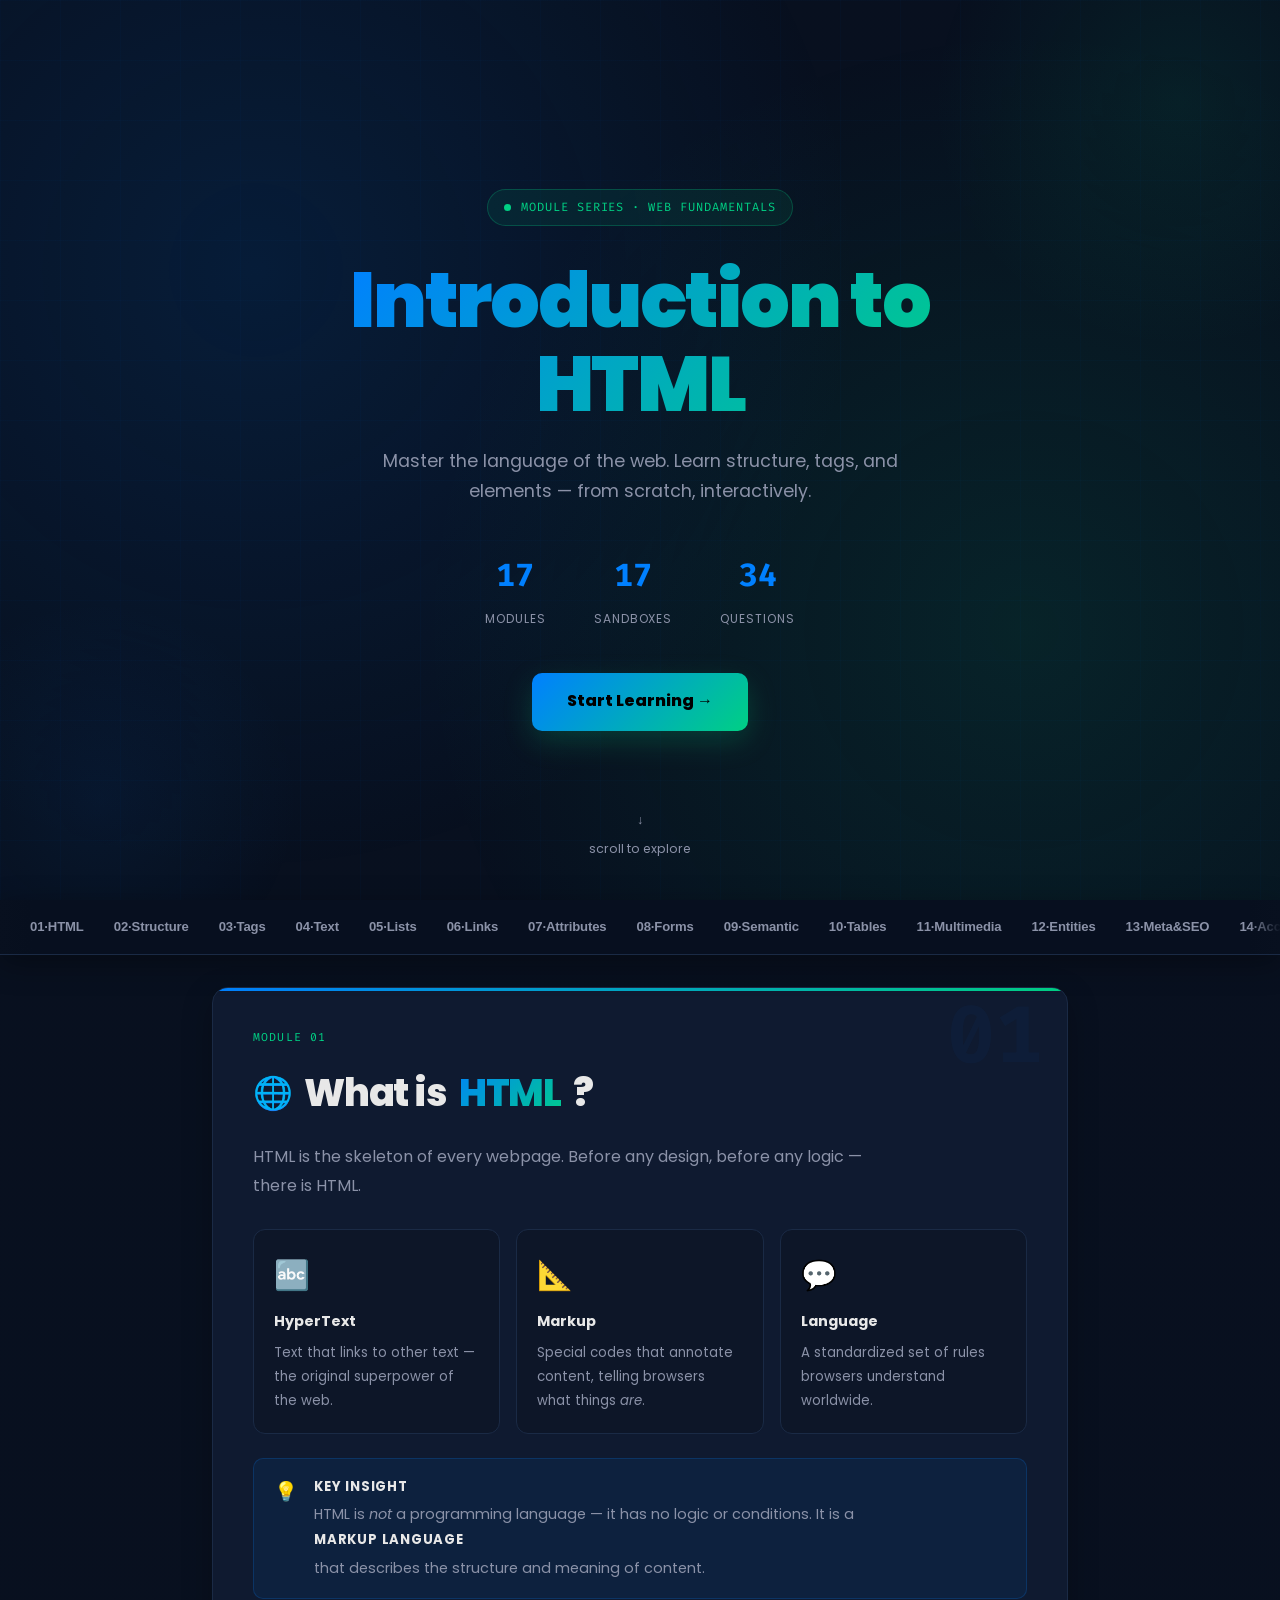
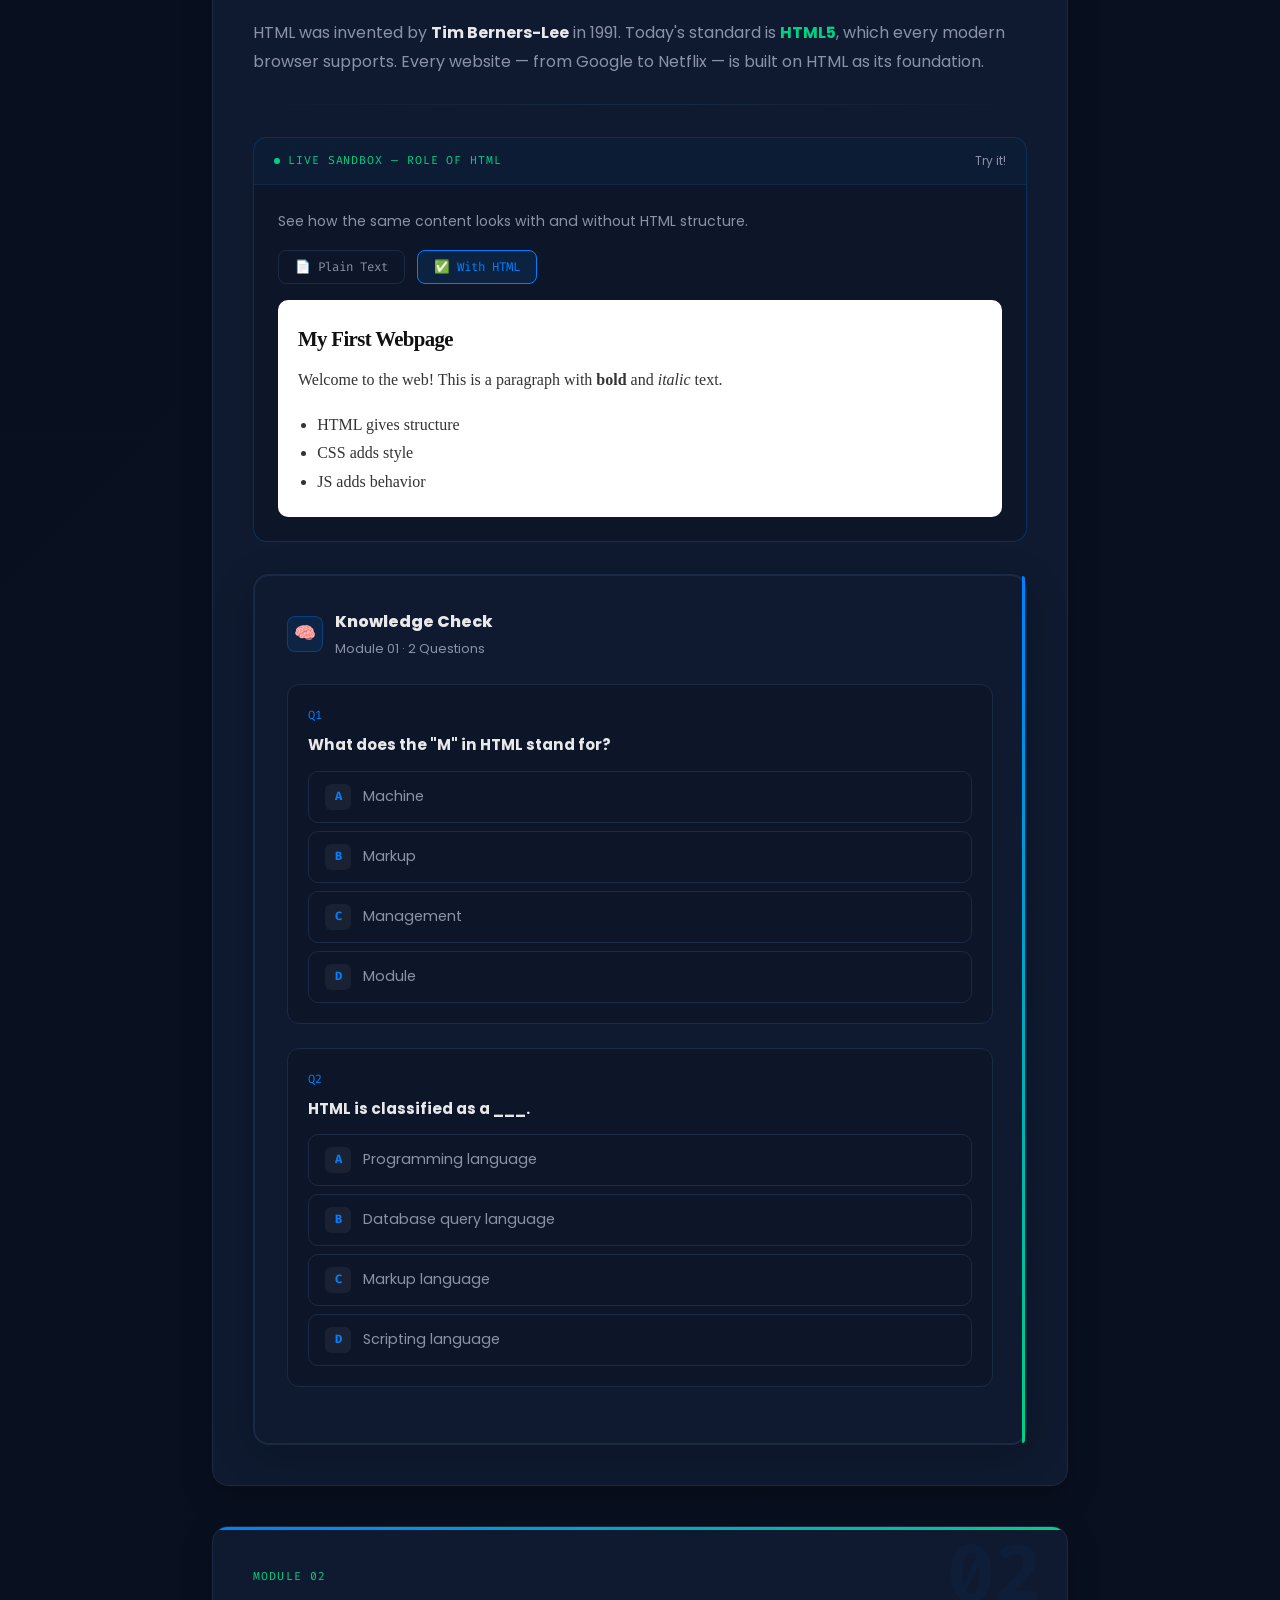
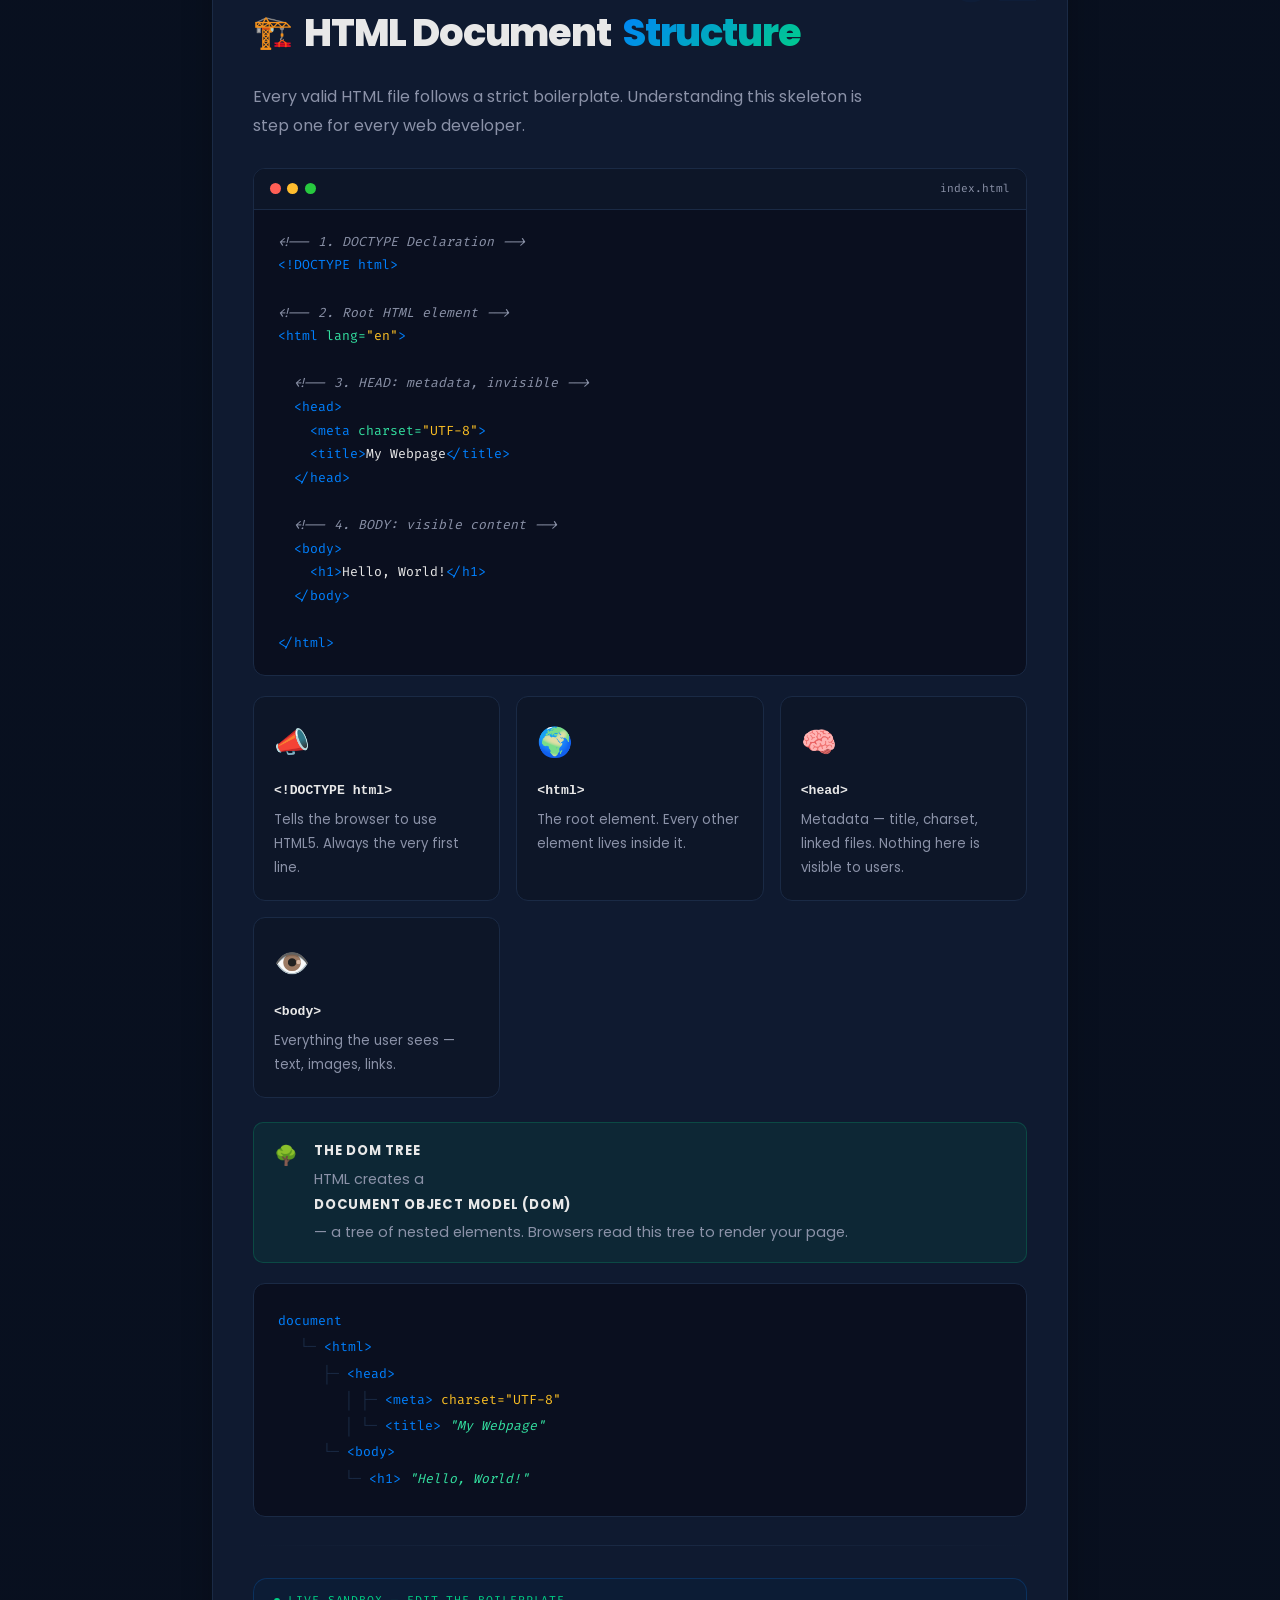
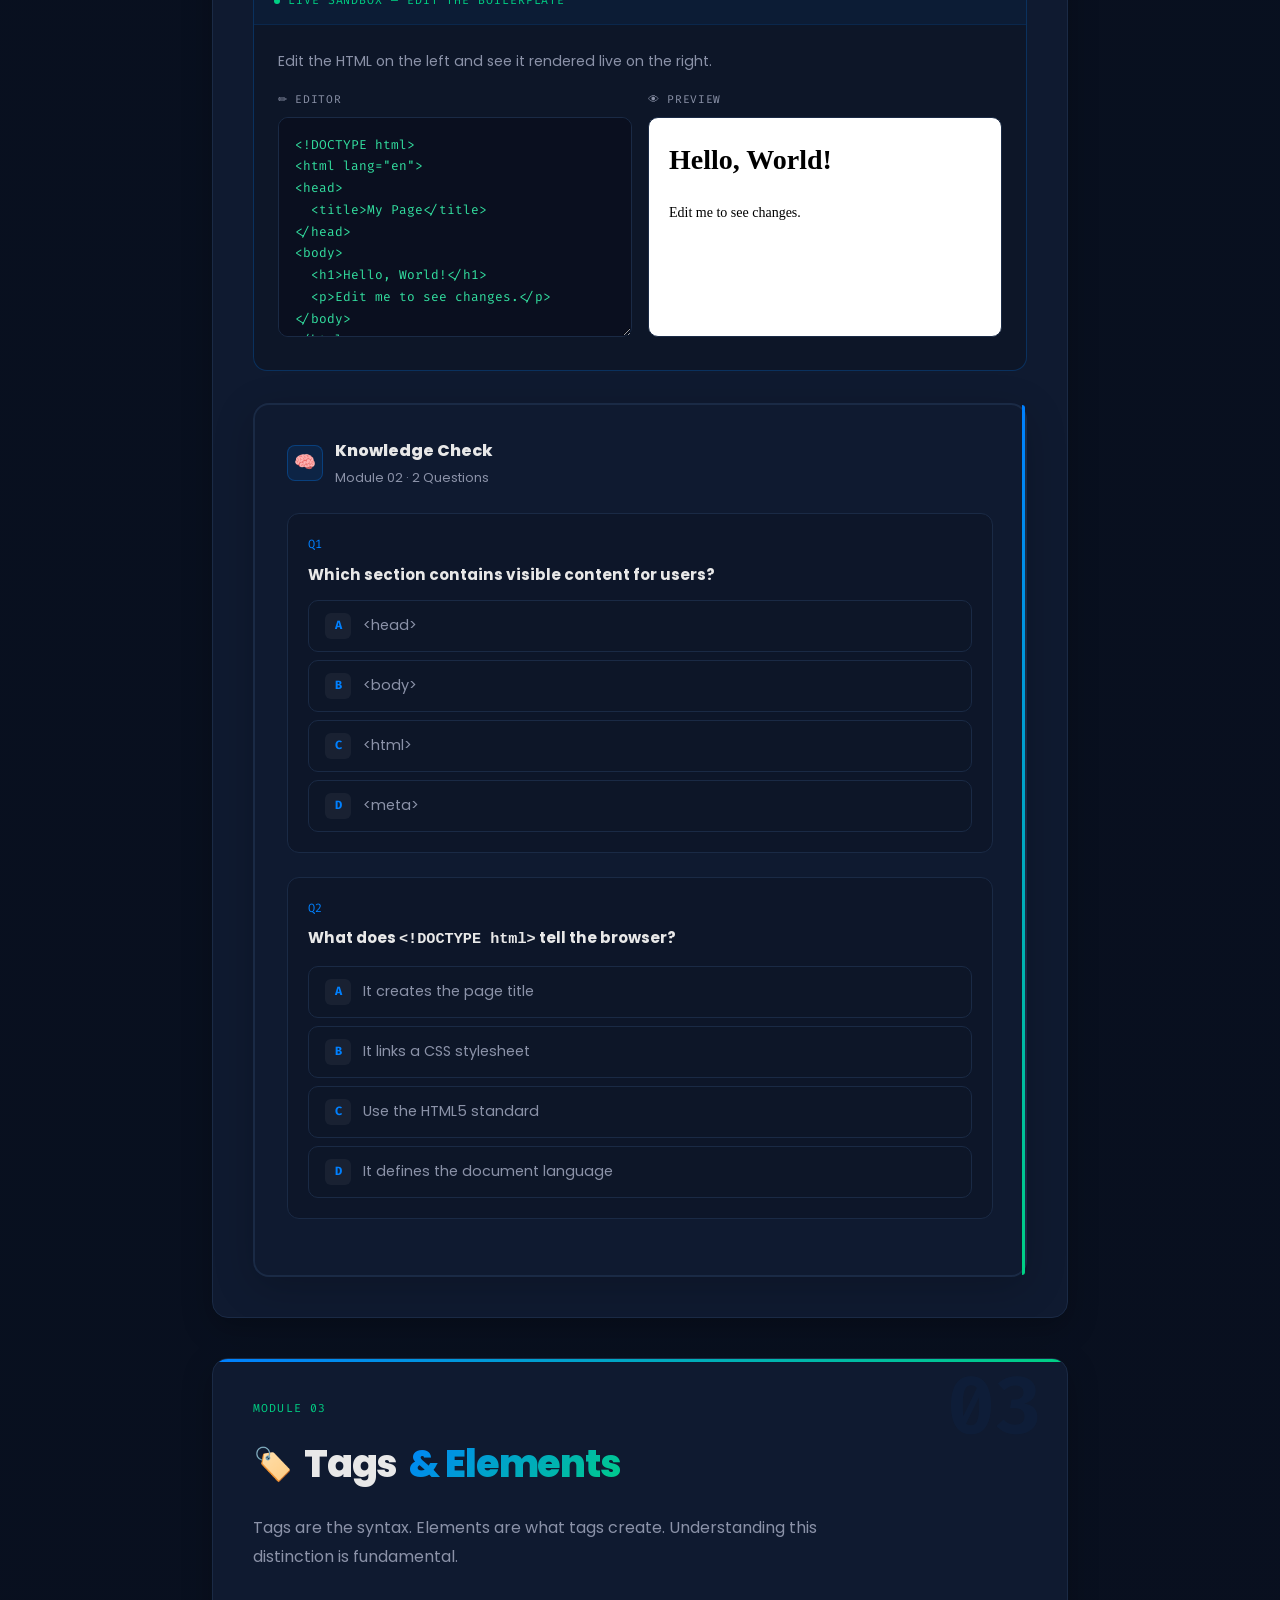
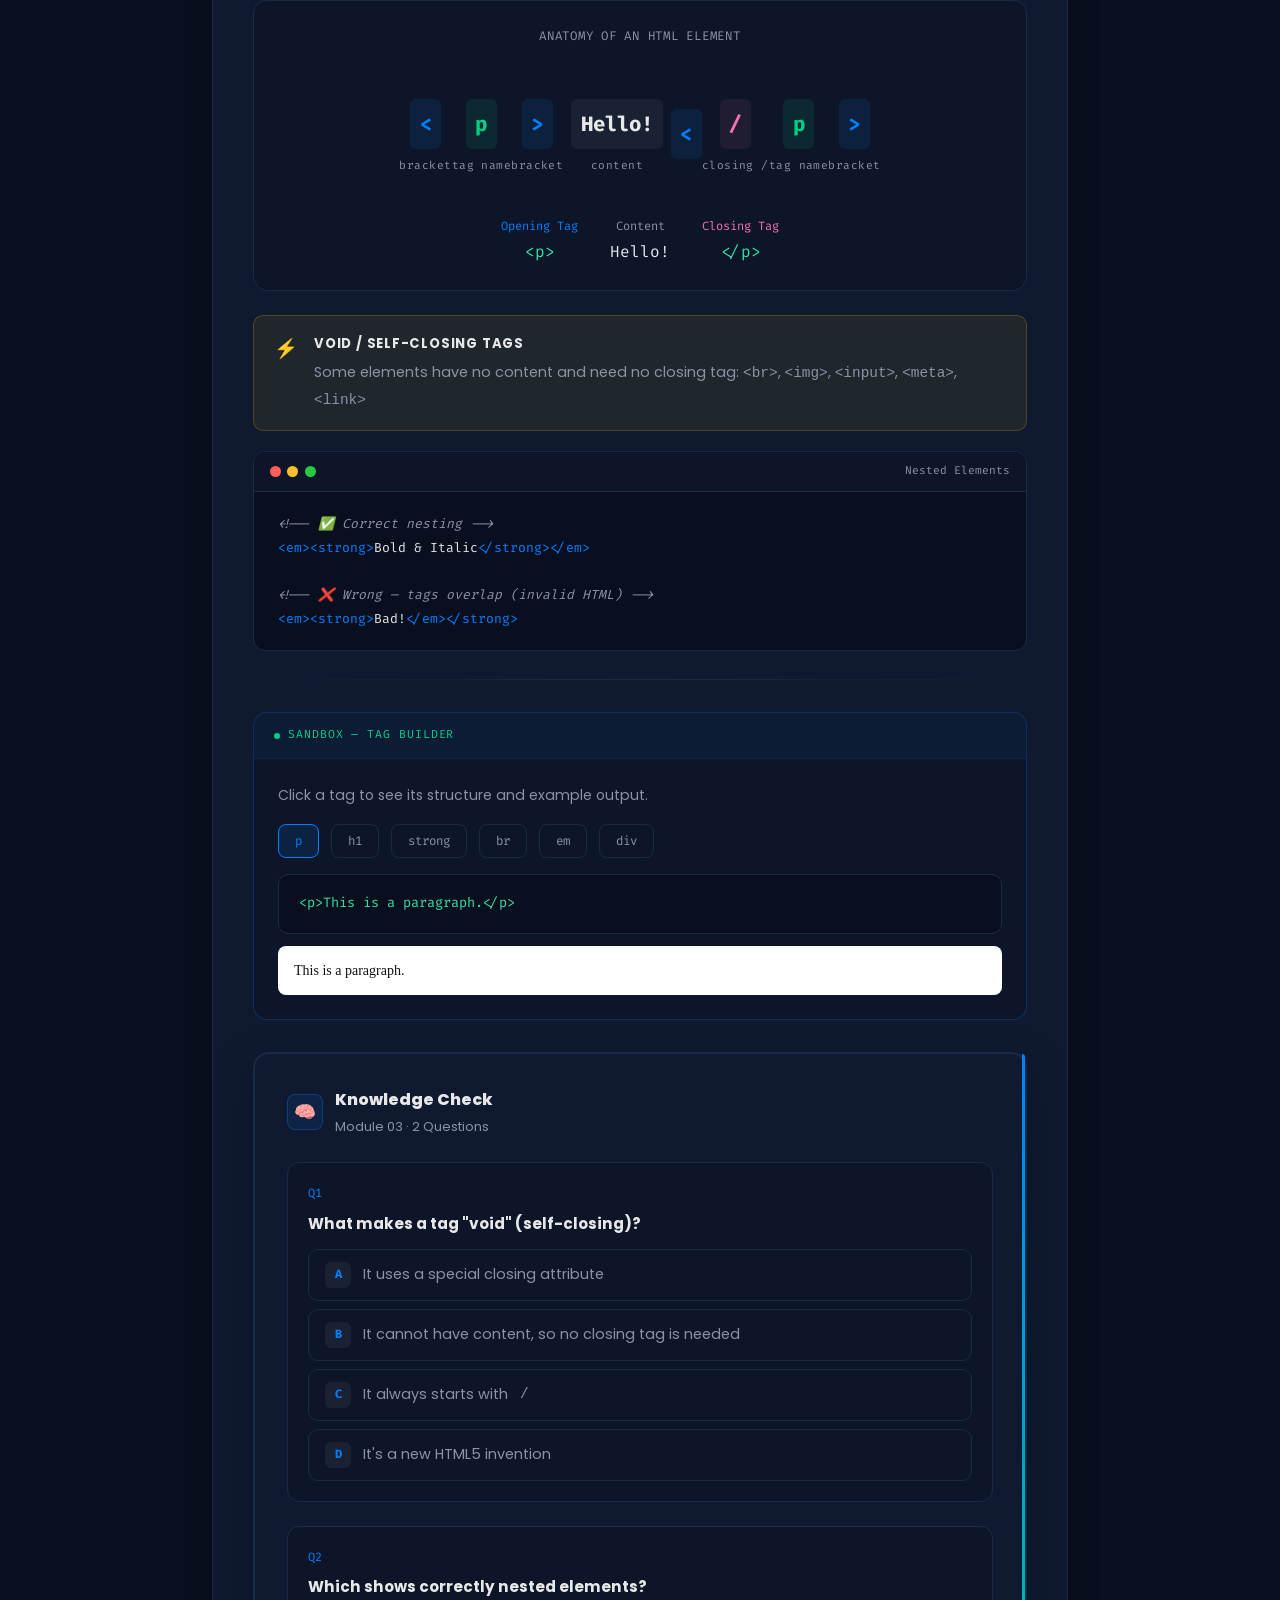
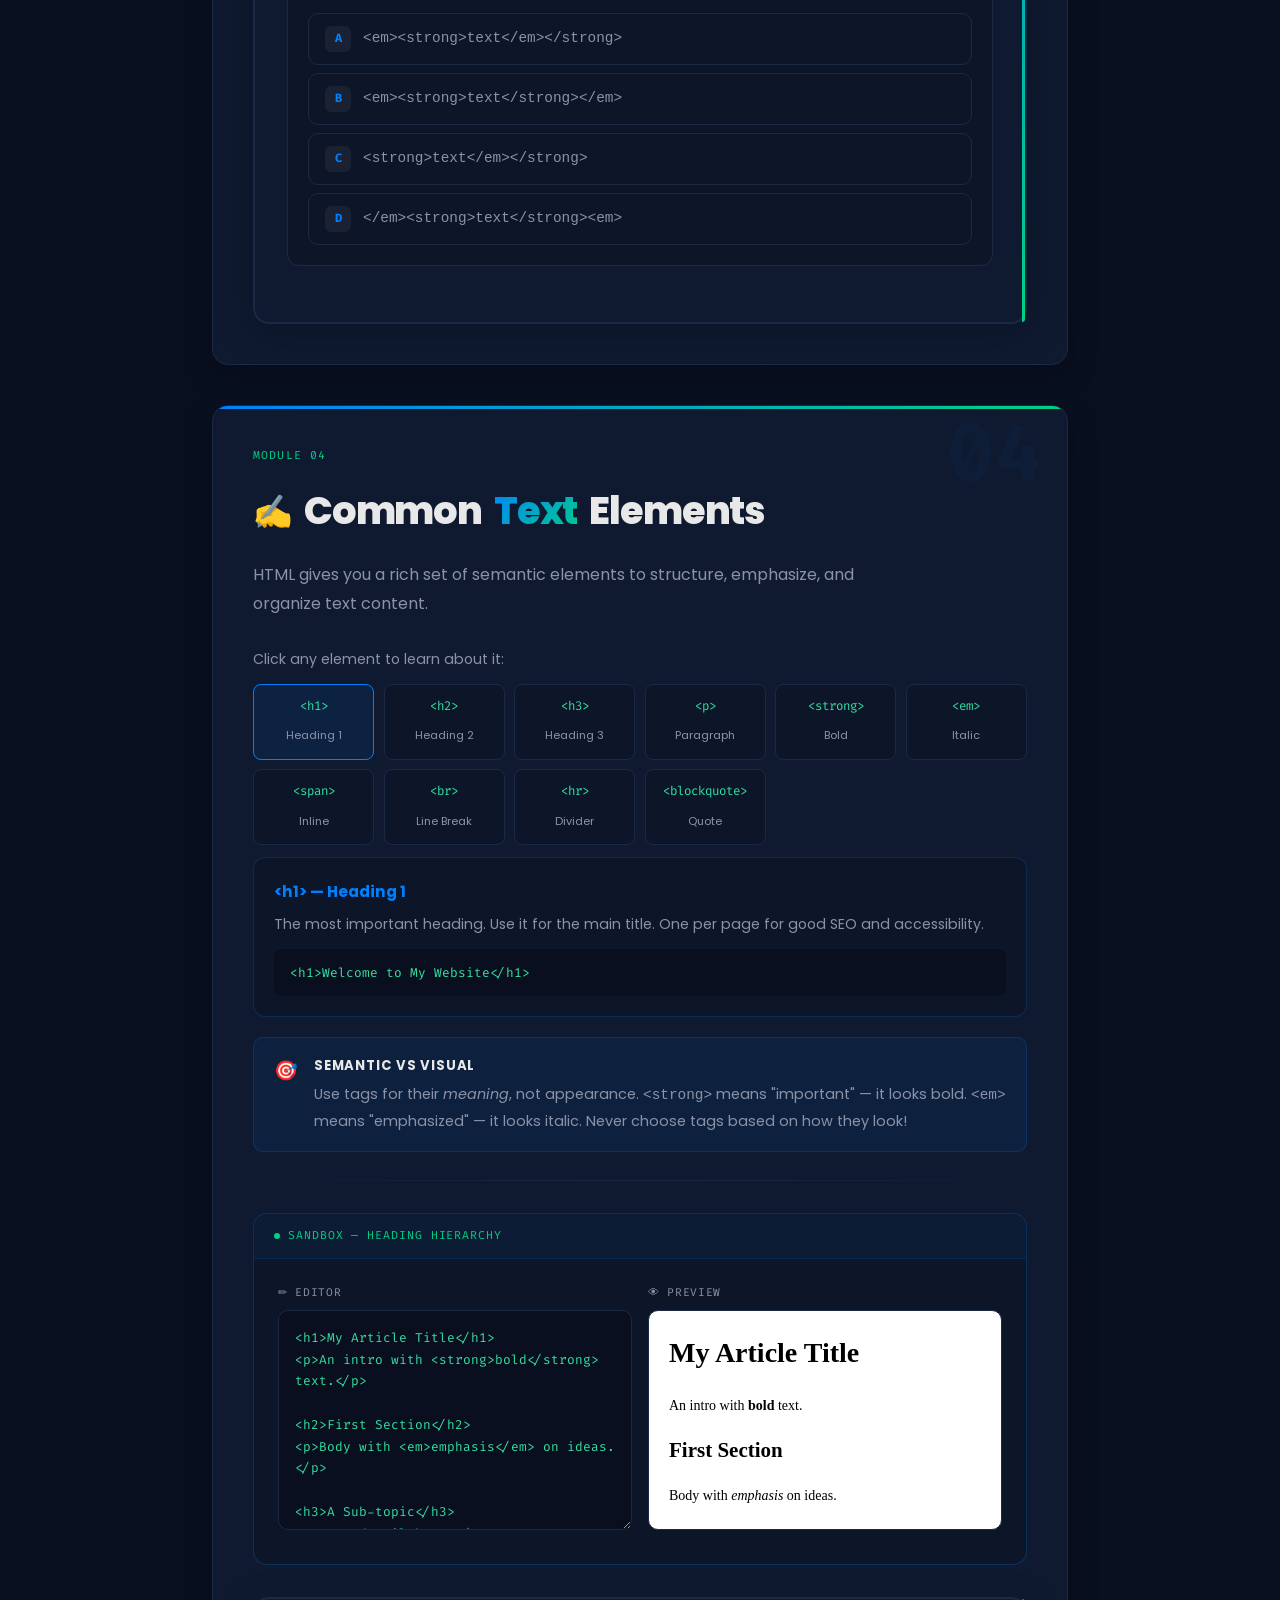
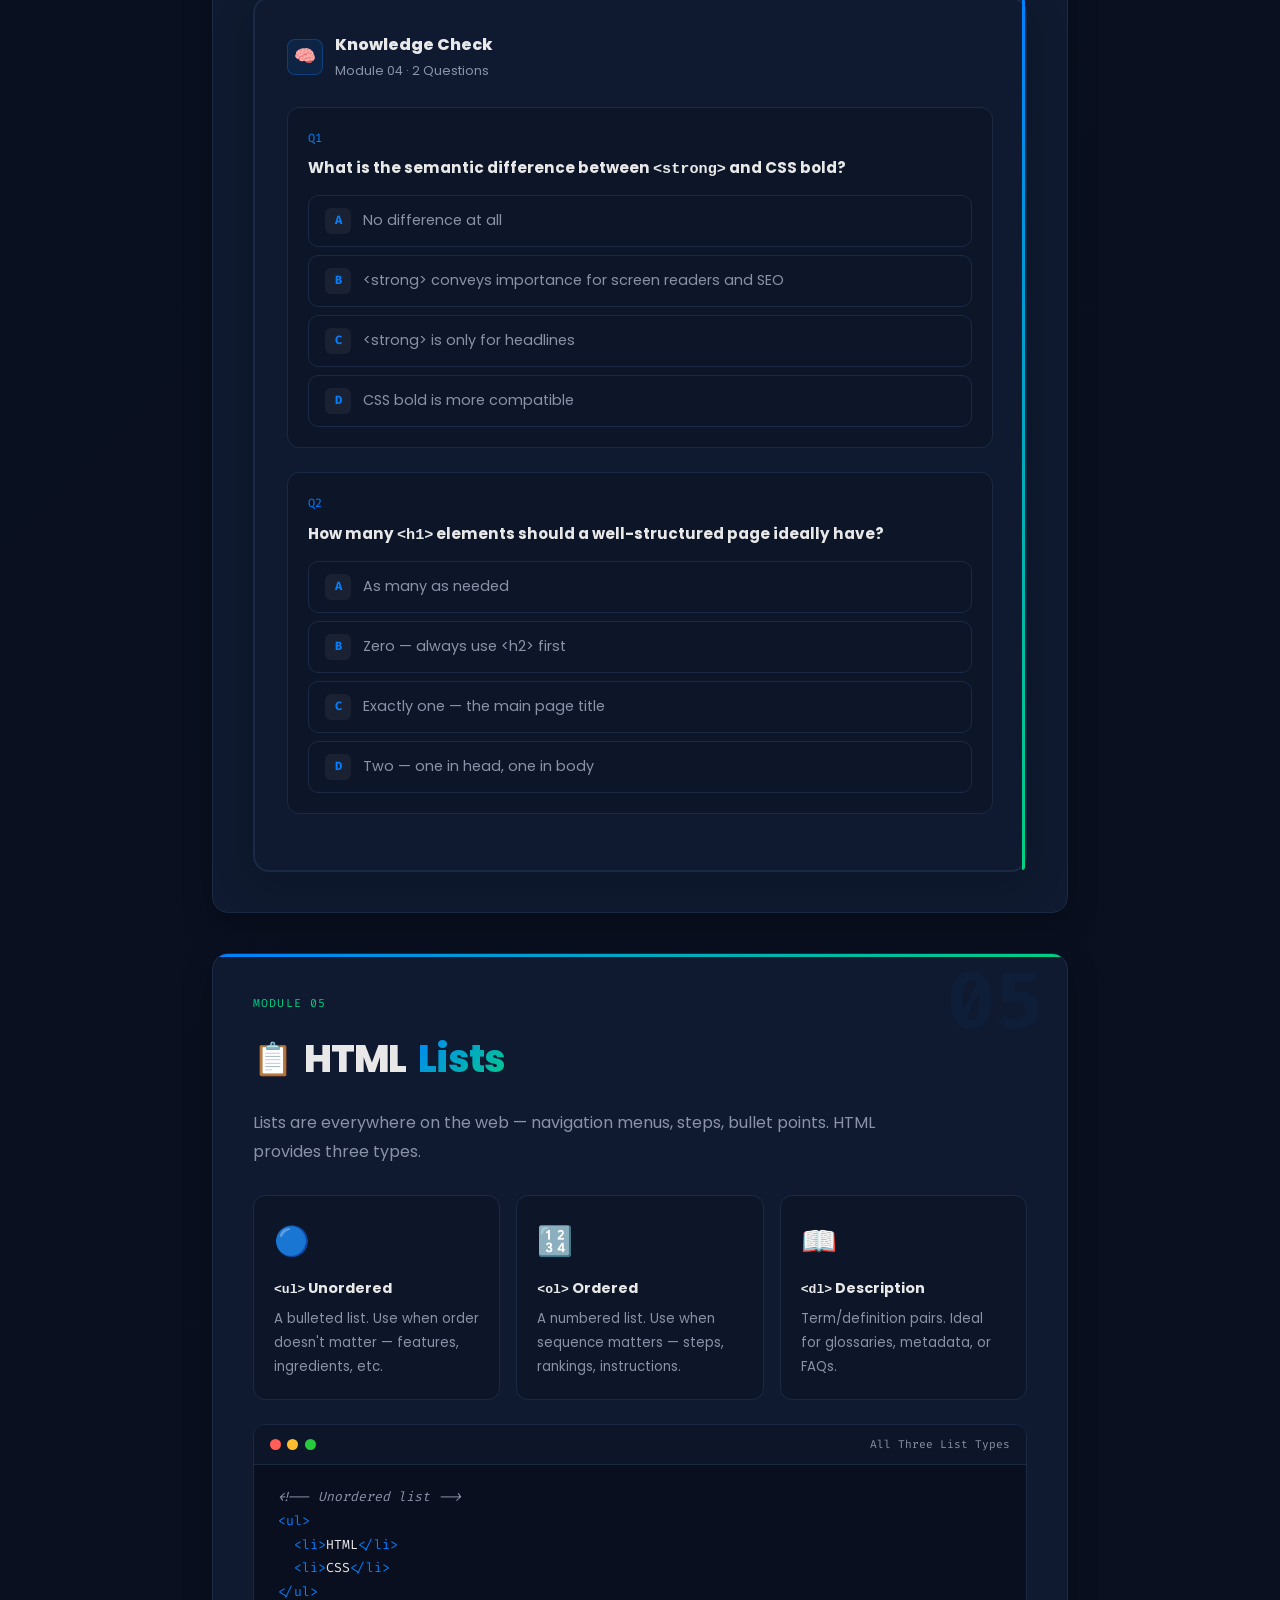
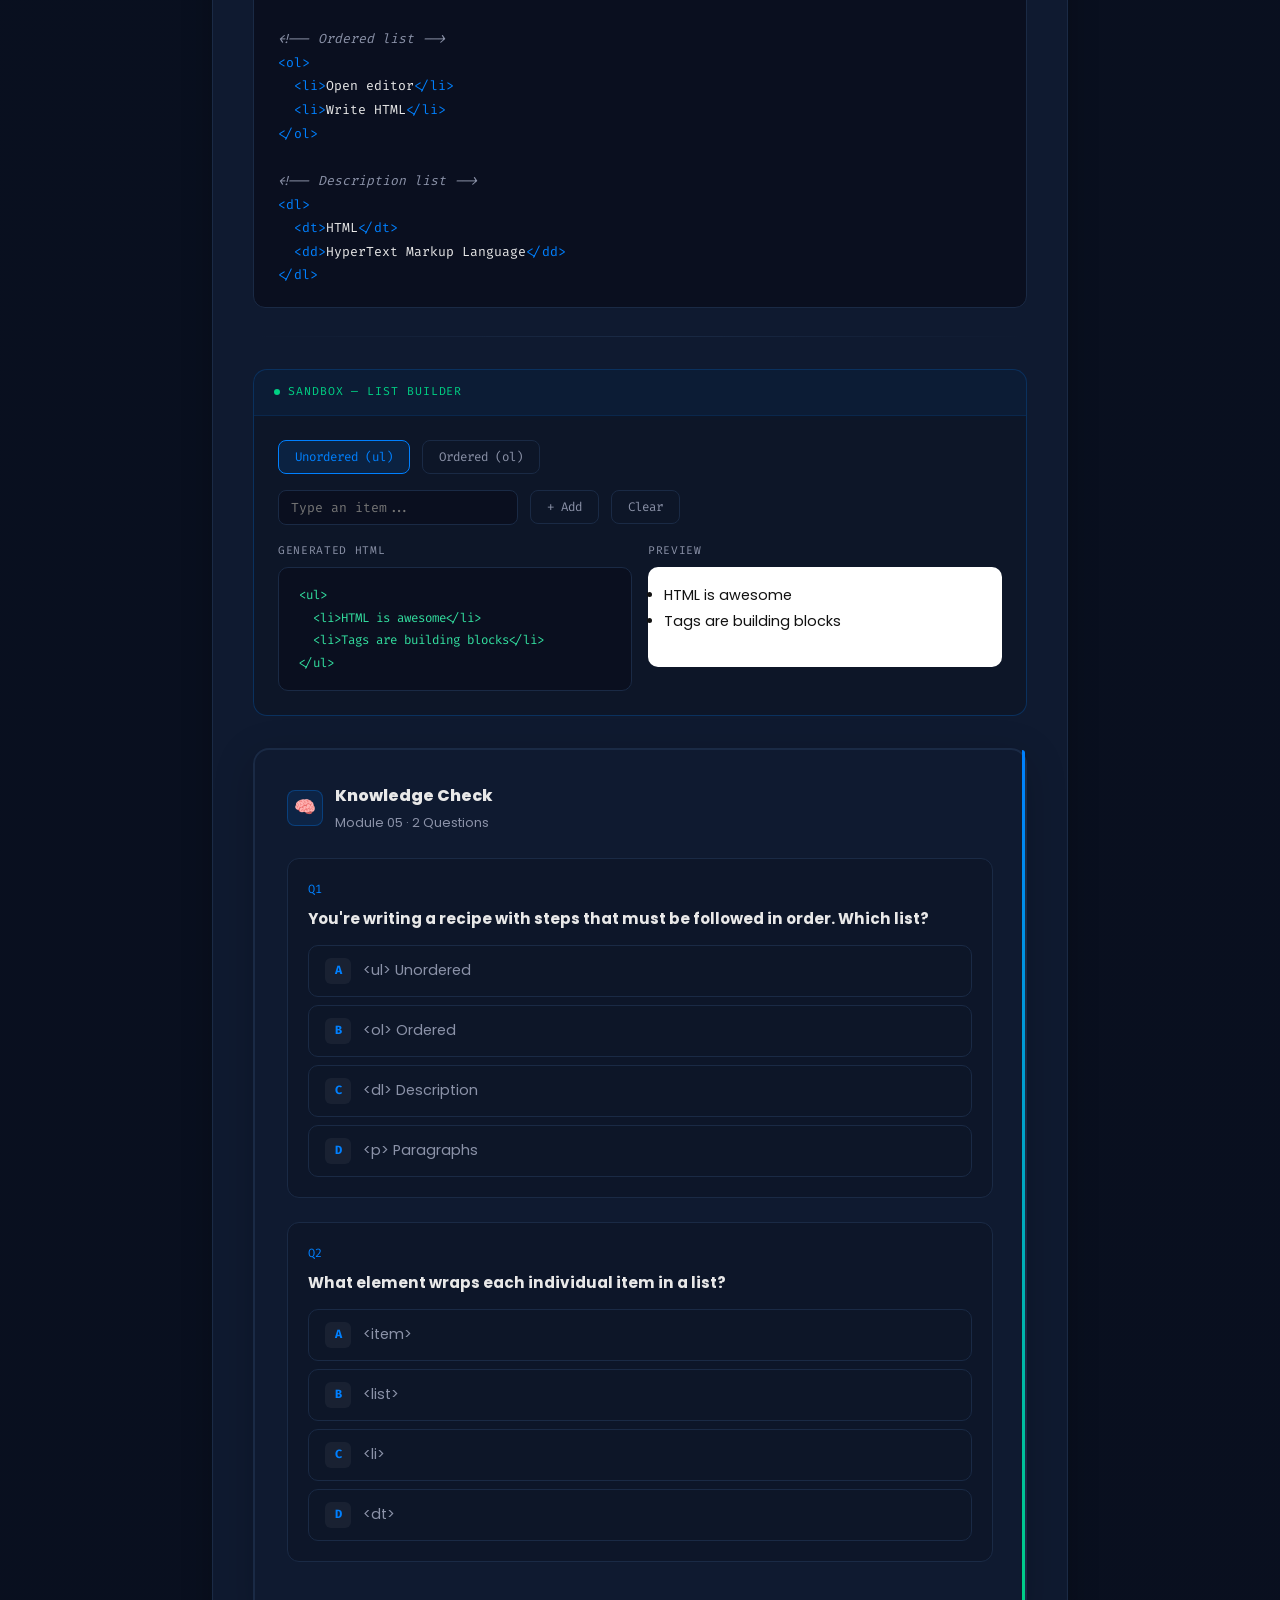
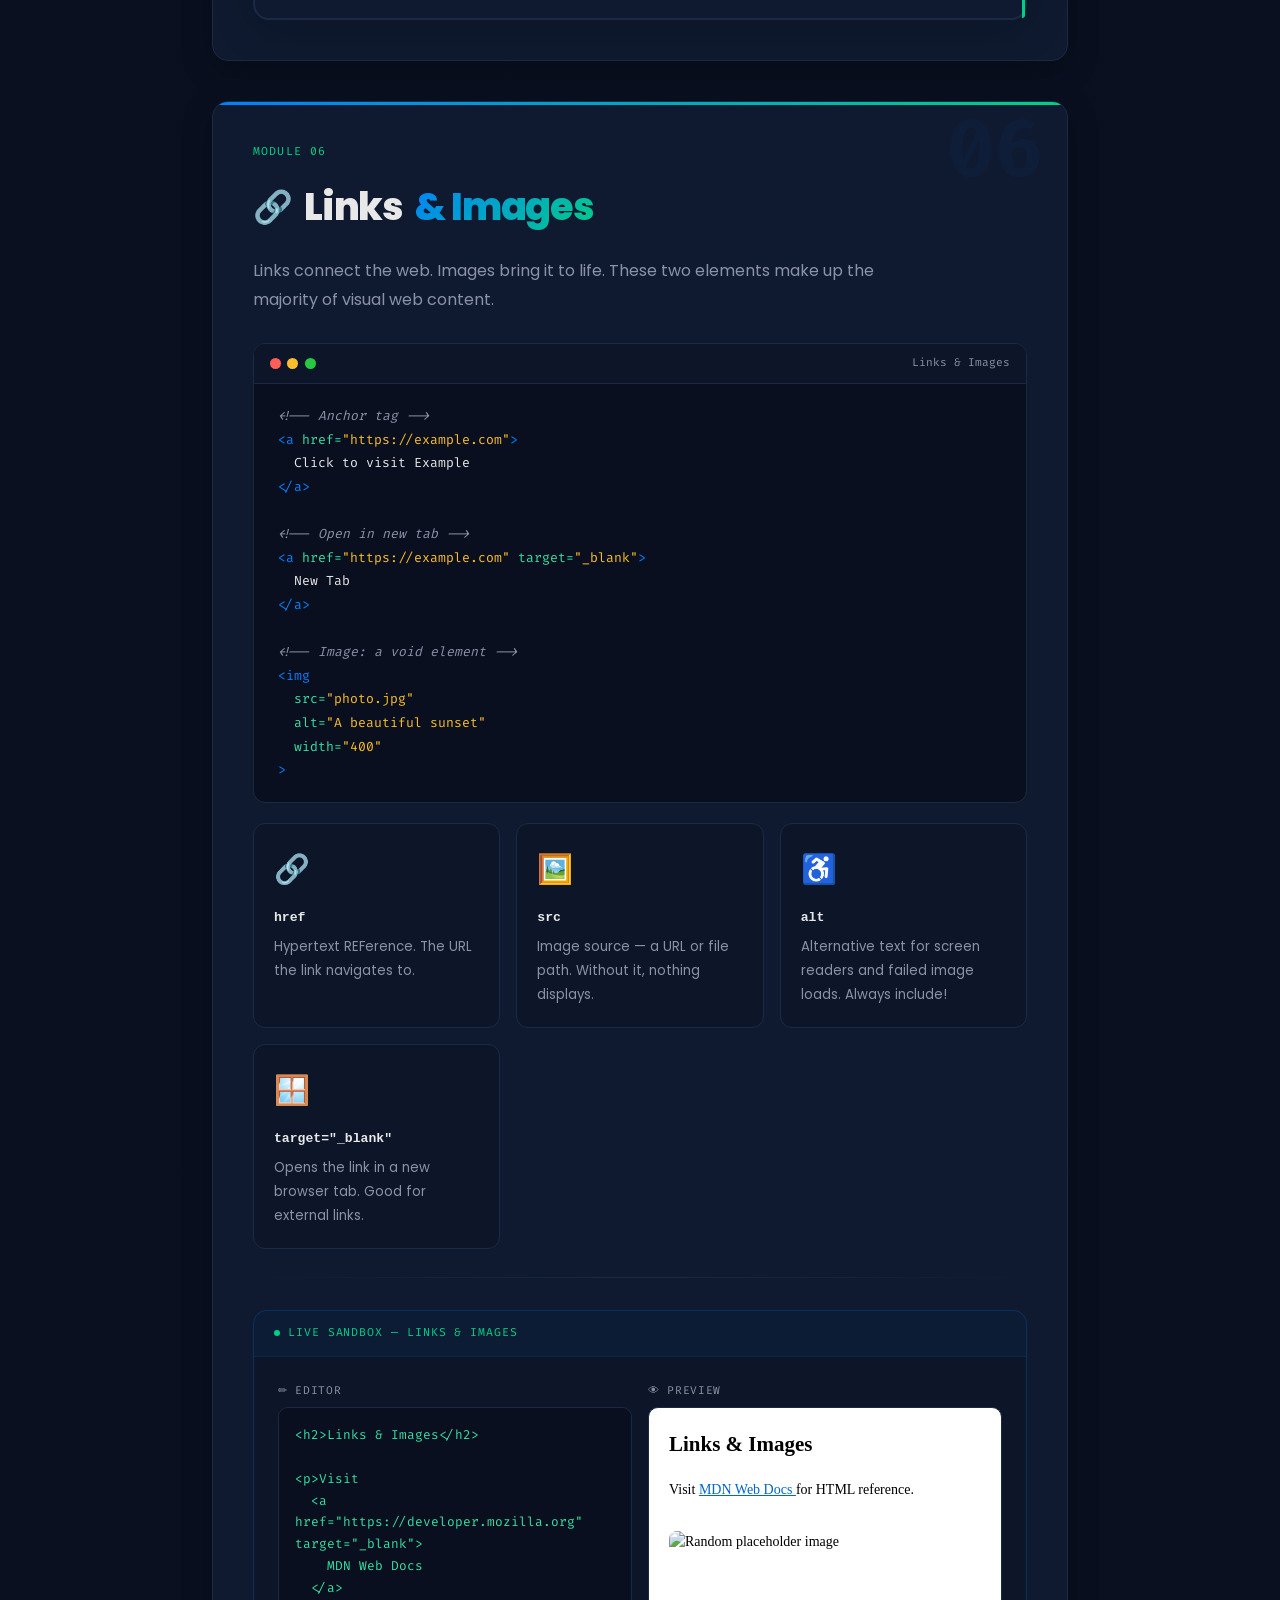
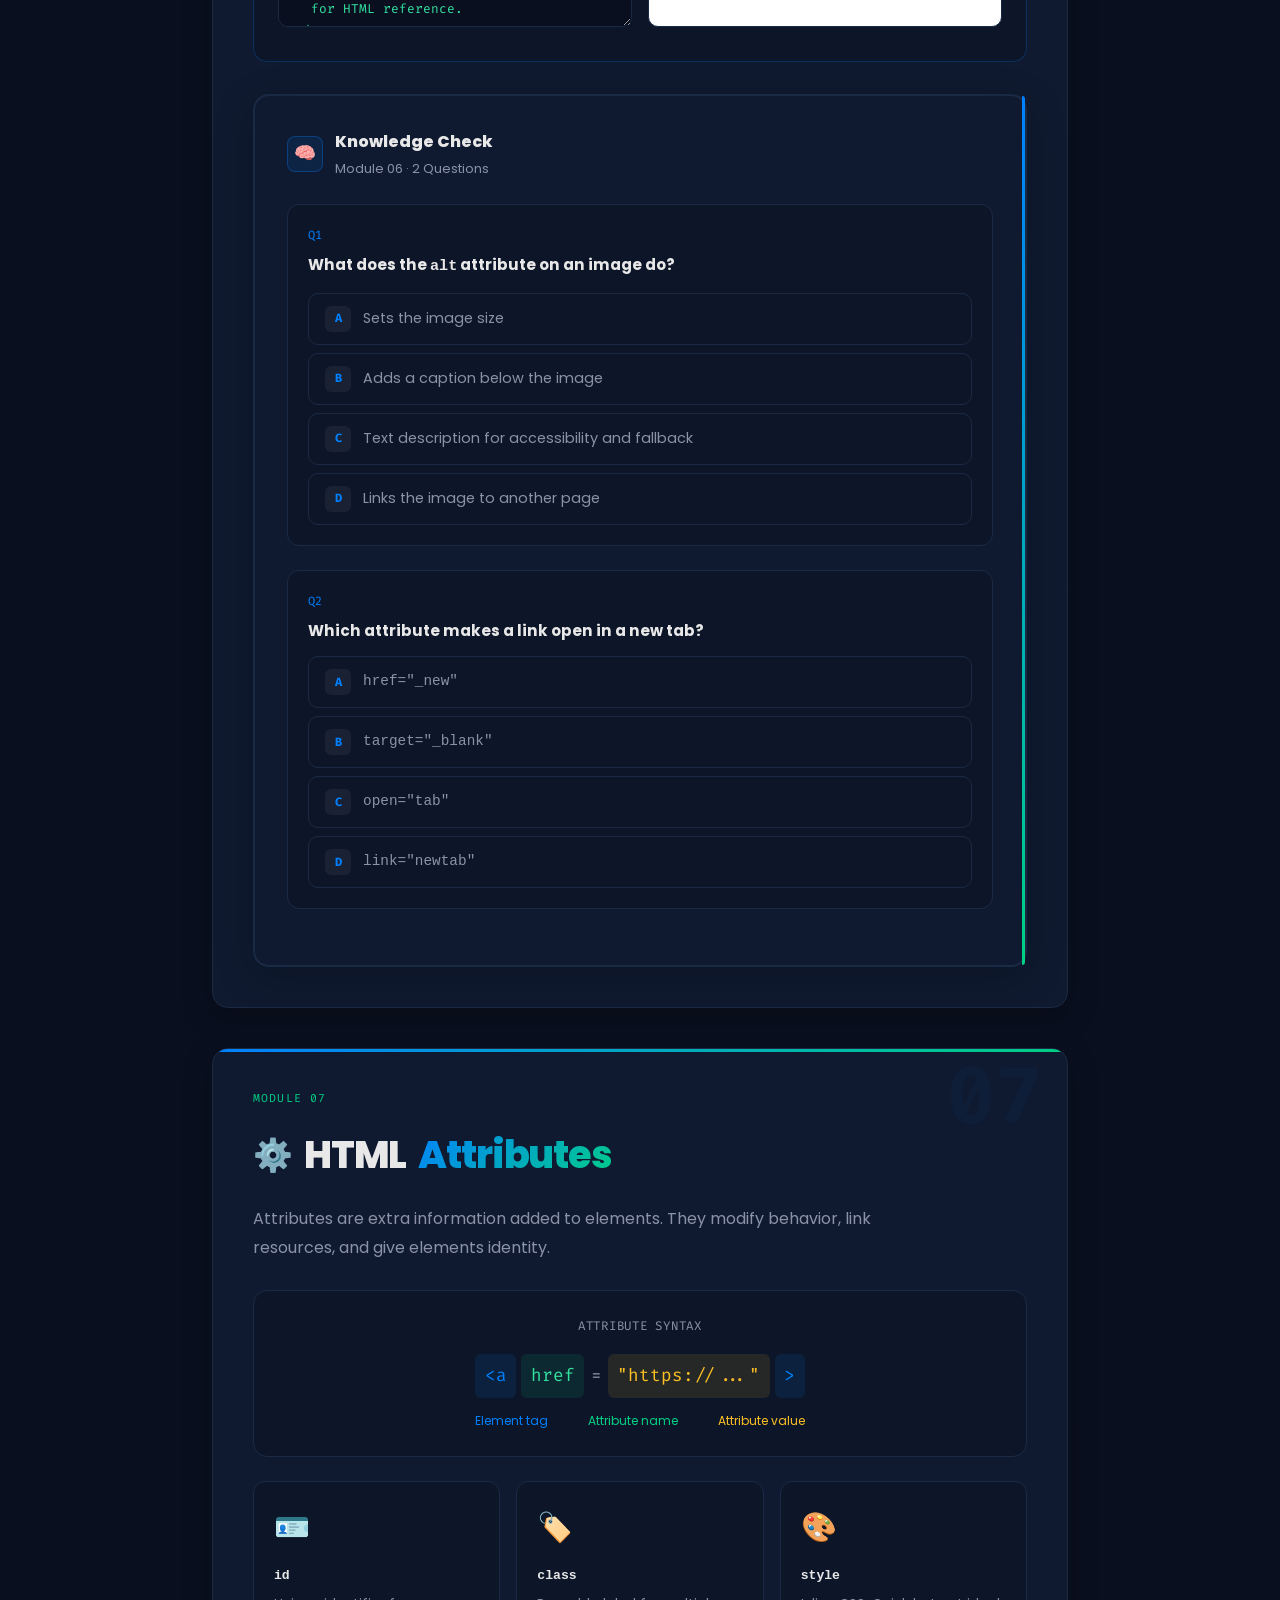
==== commit 143fb2ca: "Update index.html" ====
--- a/index.html
+++ b/index.html
@@ -192,34 +192,65 @@
 }
 
 /* ══════════════════════════════════════════════
-   NAV
+   NAV — single scrollable row
 ══════════════════════════════════════════════ */
 nav {
   position: sticky; top: 0; z-index: 100;
-  background: rgba(8,16,31,0.95);
+  background: rgba(8,16,31,0.97);
   backdrop-filter: blur(15px);
   border-bottom: 1px solid var(--border);
-  padding: 12px 0;
-  box-shadow: 0 10px 40px rgba(0,0,0,0.3);
-}
+  box-shadow: 0 8px 30px rgba(0,0,0,0.35);
+  overflow-x: auto;
+  overflow-y: hidden;
+  -webkit-overflow-scrolling: touch;
+  scrollbar-width: none;
+}
+nav::-webkit-scrollbar { display: none; }
+
 nav .container {
-  display: flex; justify-content: center;
-  gap: 8px; flex-wrap: wrap;
-}
+  display: flex;
+  align-items: center;
+  gap: 2px;
+  padding: 8px 16px;
+  width: max-content;
+  min-width: 100%;
+  justify-content: flex-start;
+}
+
+/* fade edges to hint at scroll */
+nav::before, nav::after {
+  content: '';
+  position: absolute; top: 0; bottom: 0;
+  width: 32px; z-index: 2; pointer-events: none;
+}
+nav::before {
+  left: 0;
+  background: linear-gradient(90deg, rgba(8,16,31,.97), transparent);
+}
+nav::after {
+  right: 0;
+  background: linear-gradient(-90deg, rgba(8,16,31,.97), transparent);
+}
+
 nav a {
   color: var(--text-muted);
   text-decoration: none;
-  font-weight: 700;
-  padding: 8px 16px;
+  font-weight: 600;
+  padding: 7px 14px;
   border-radius: 8px;
-  transition: all .3s;
-  font-size: .88rem;
+  transition: all .25s;
+  font-size: .82rem;
   white-space: nowrap;
+  flex-shrink: 0;
+  letter-spacing: -.01em;
 }
 nav a:hover, nav a.active {
-  background: rgba(0,102,204,0.1);
+  background: rgba(0,102,204,0.12);
   color: var(--primary-light);
-  transform: translateY(-2px);
+}
+nav a.active {
+  background: rgba(0,102,204,0.18);
+  box-shadow: inset 0 0 0 1px rgba(0,128,255,.25);
 }
 
 /* ══════════════════════════════════════════════
@@ -826,10 +857,6 @@
   .stat-num { font-size: 1.4rem; }
   .stat-label { font-size: .65rem; }
   .btn-start { font-size: .88rem; padding: .8rem 1.6rem; }
-  nav { overflow-x: auto; -webkit-overflow-scrolling: touch; }
-  nav::-webkit-scrollbar { display: none; }
-  nav .container { justify-content: flex-start; gap: 6px; padding: 0 1rem; flex-wrap: nowrap; width: max-content; min-width: 100%; }
-  nav a { font-size: .78rem; padding: 7px 12px; white-space: nowrap; }
   h2 { font-size: 1.5rem !important; gap: .5rem; }
   h2 .emoji { font-size: 1.5rem; }
   h3 { font-size: 1rem; }
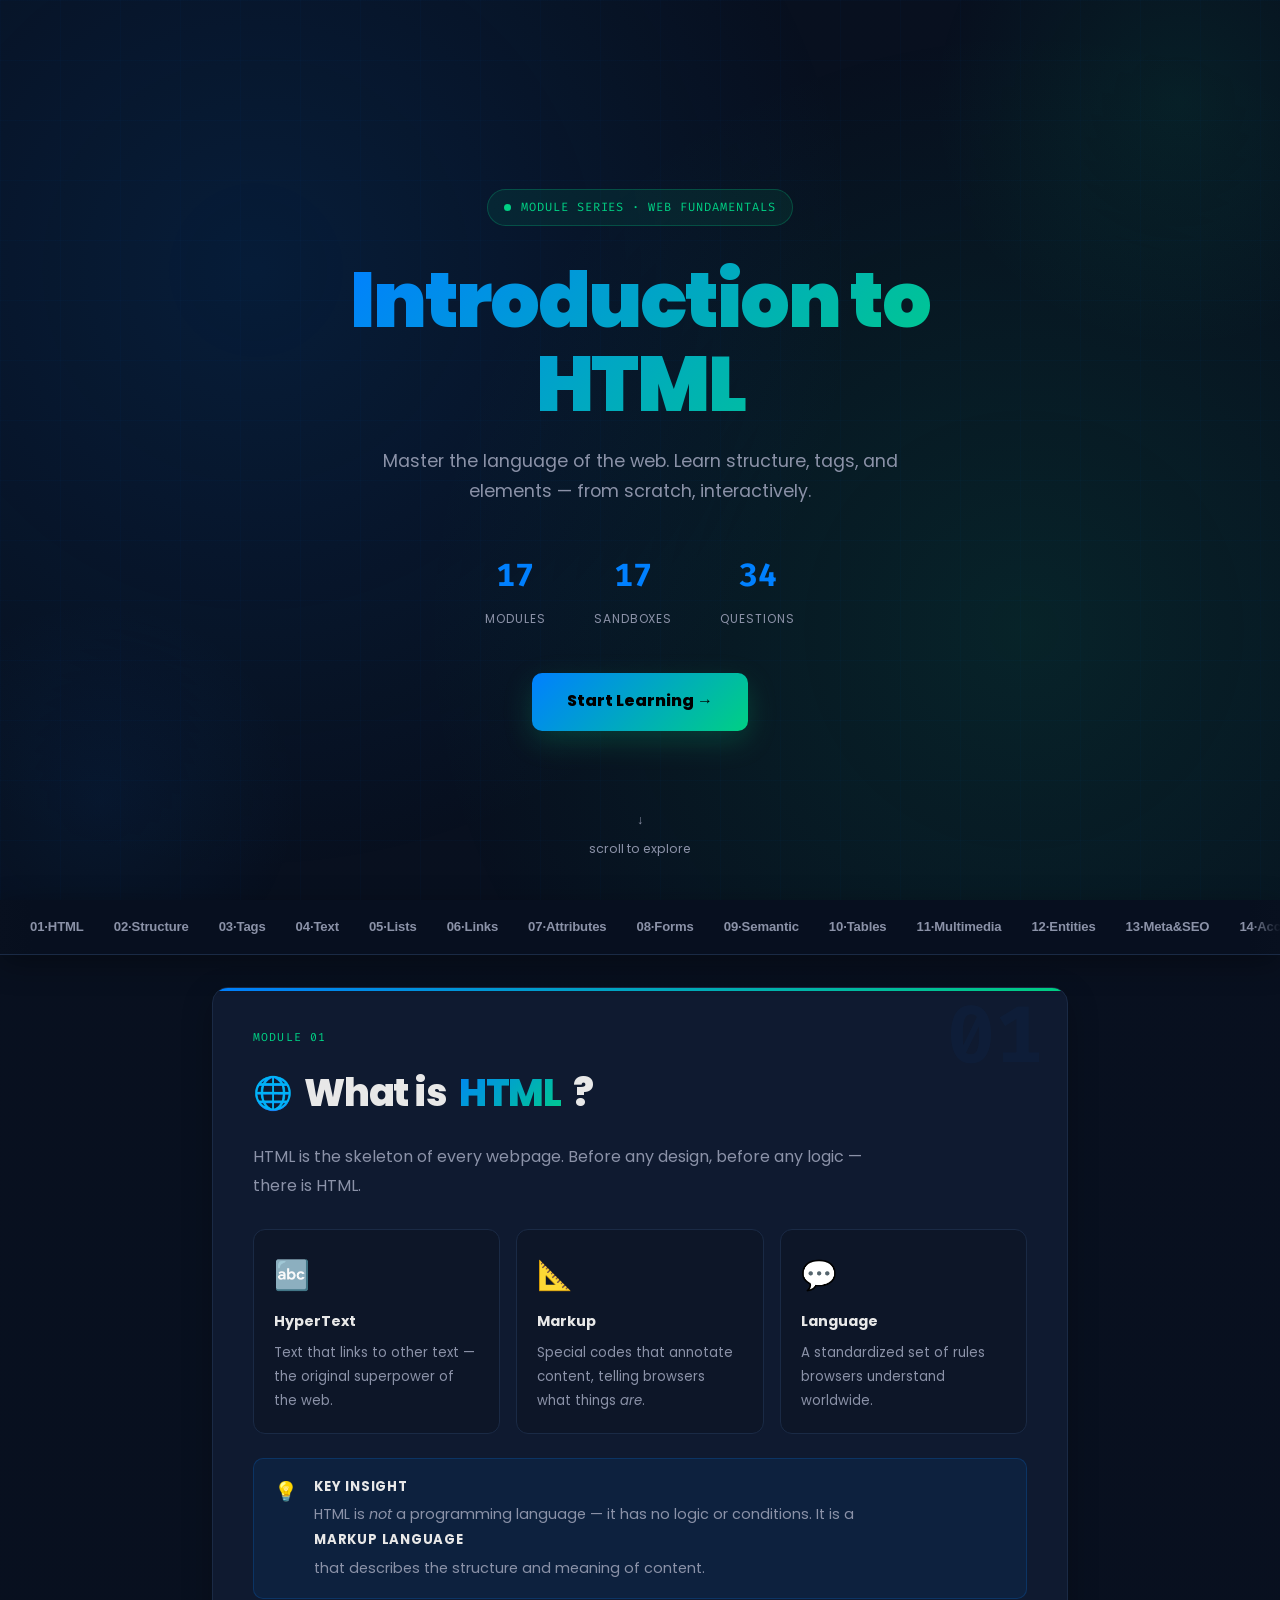
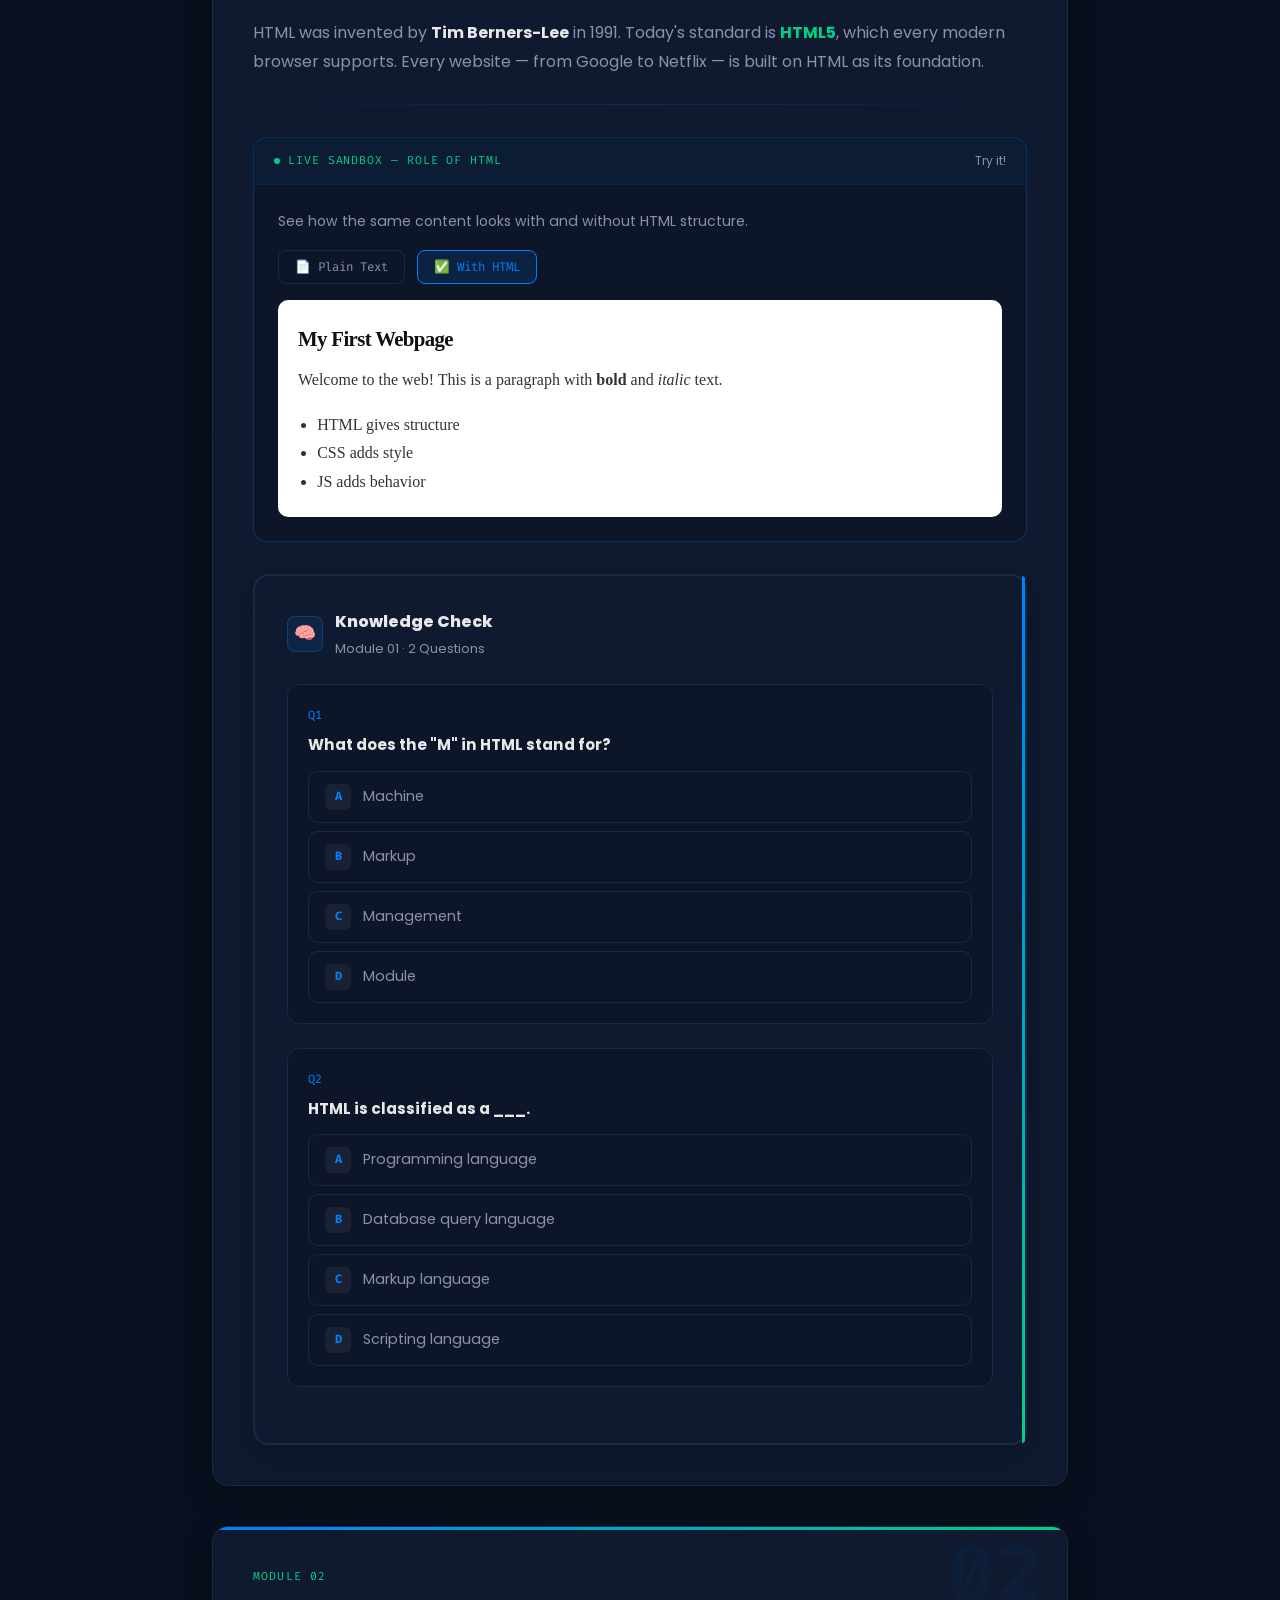
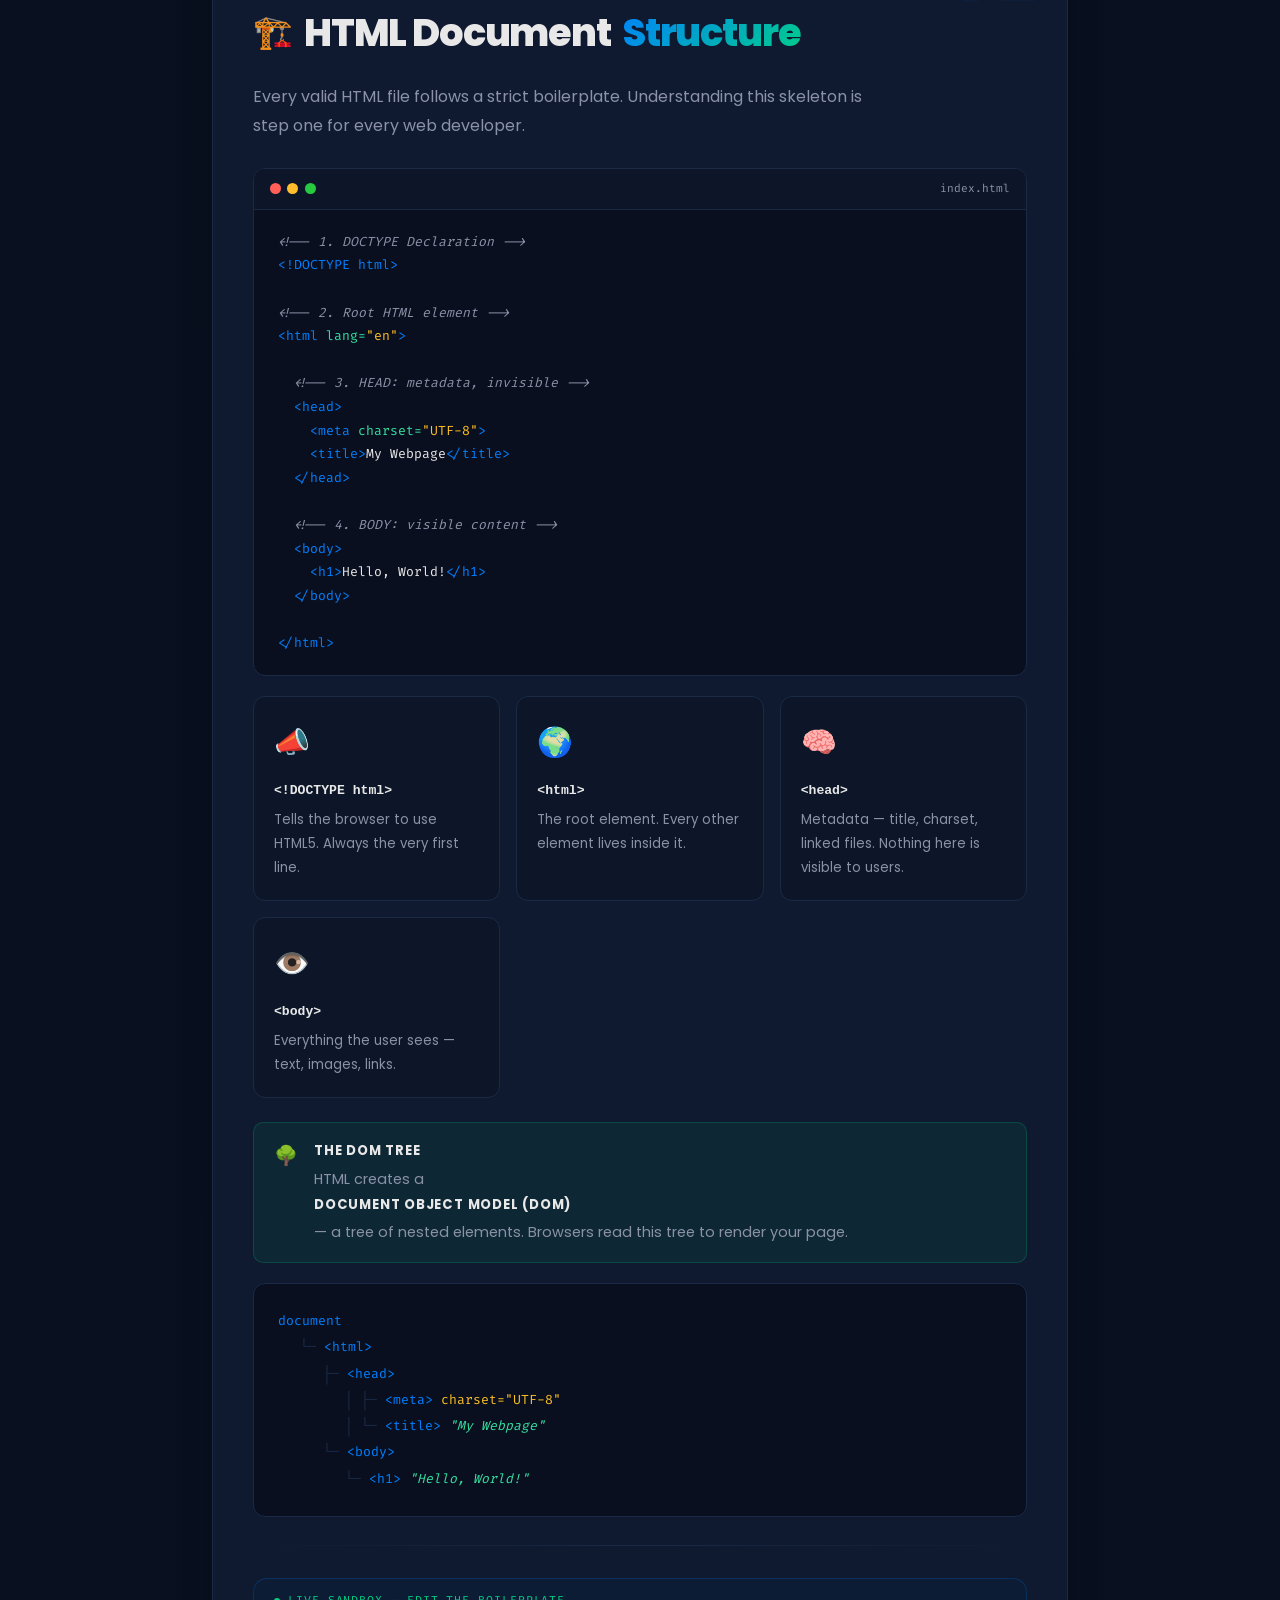
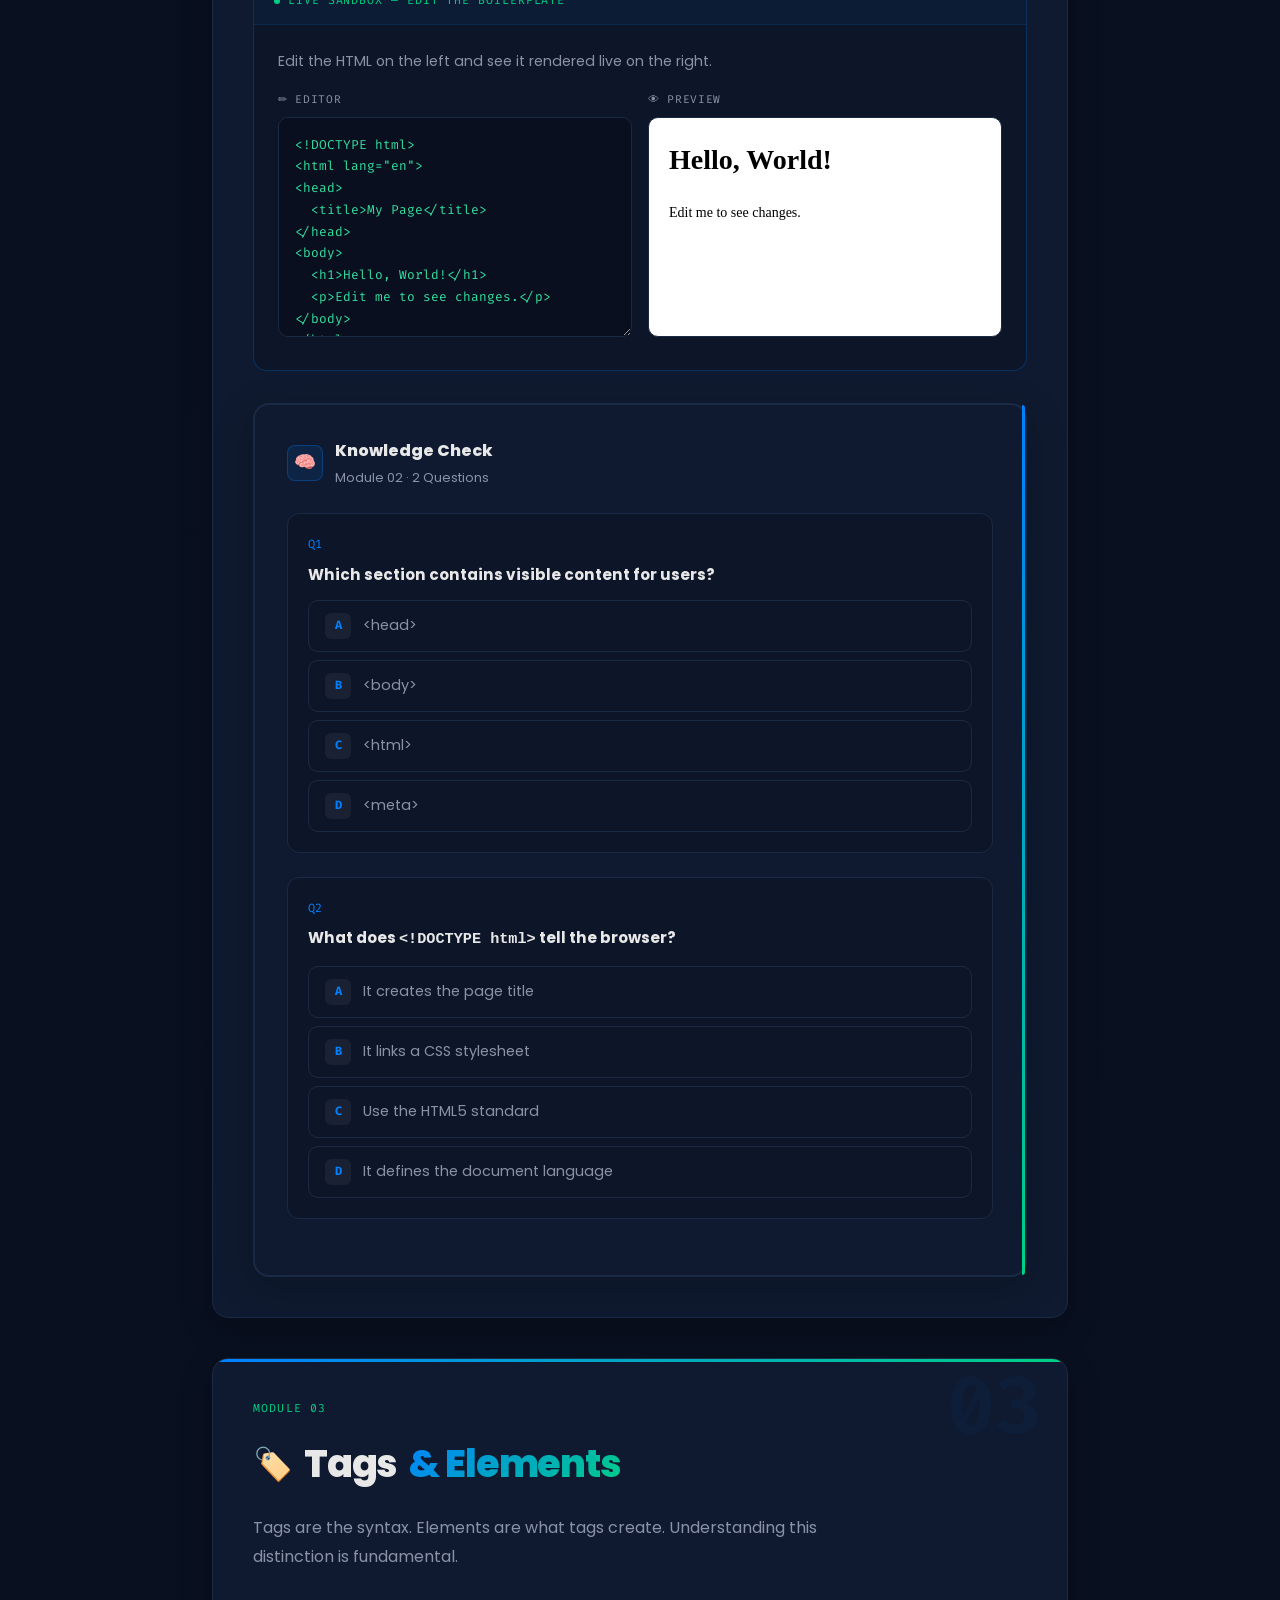
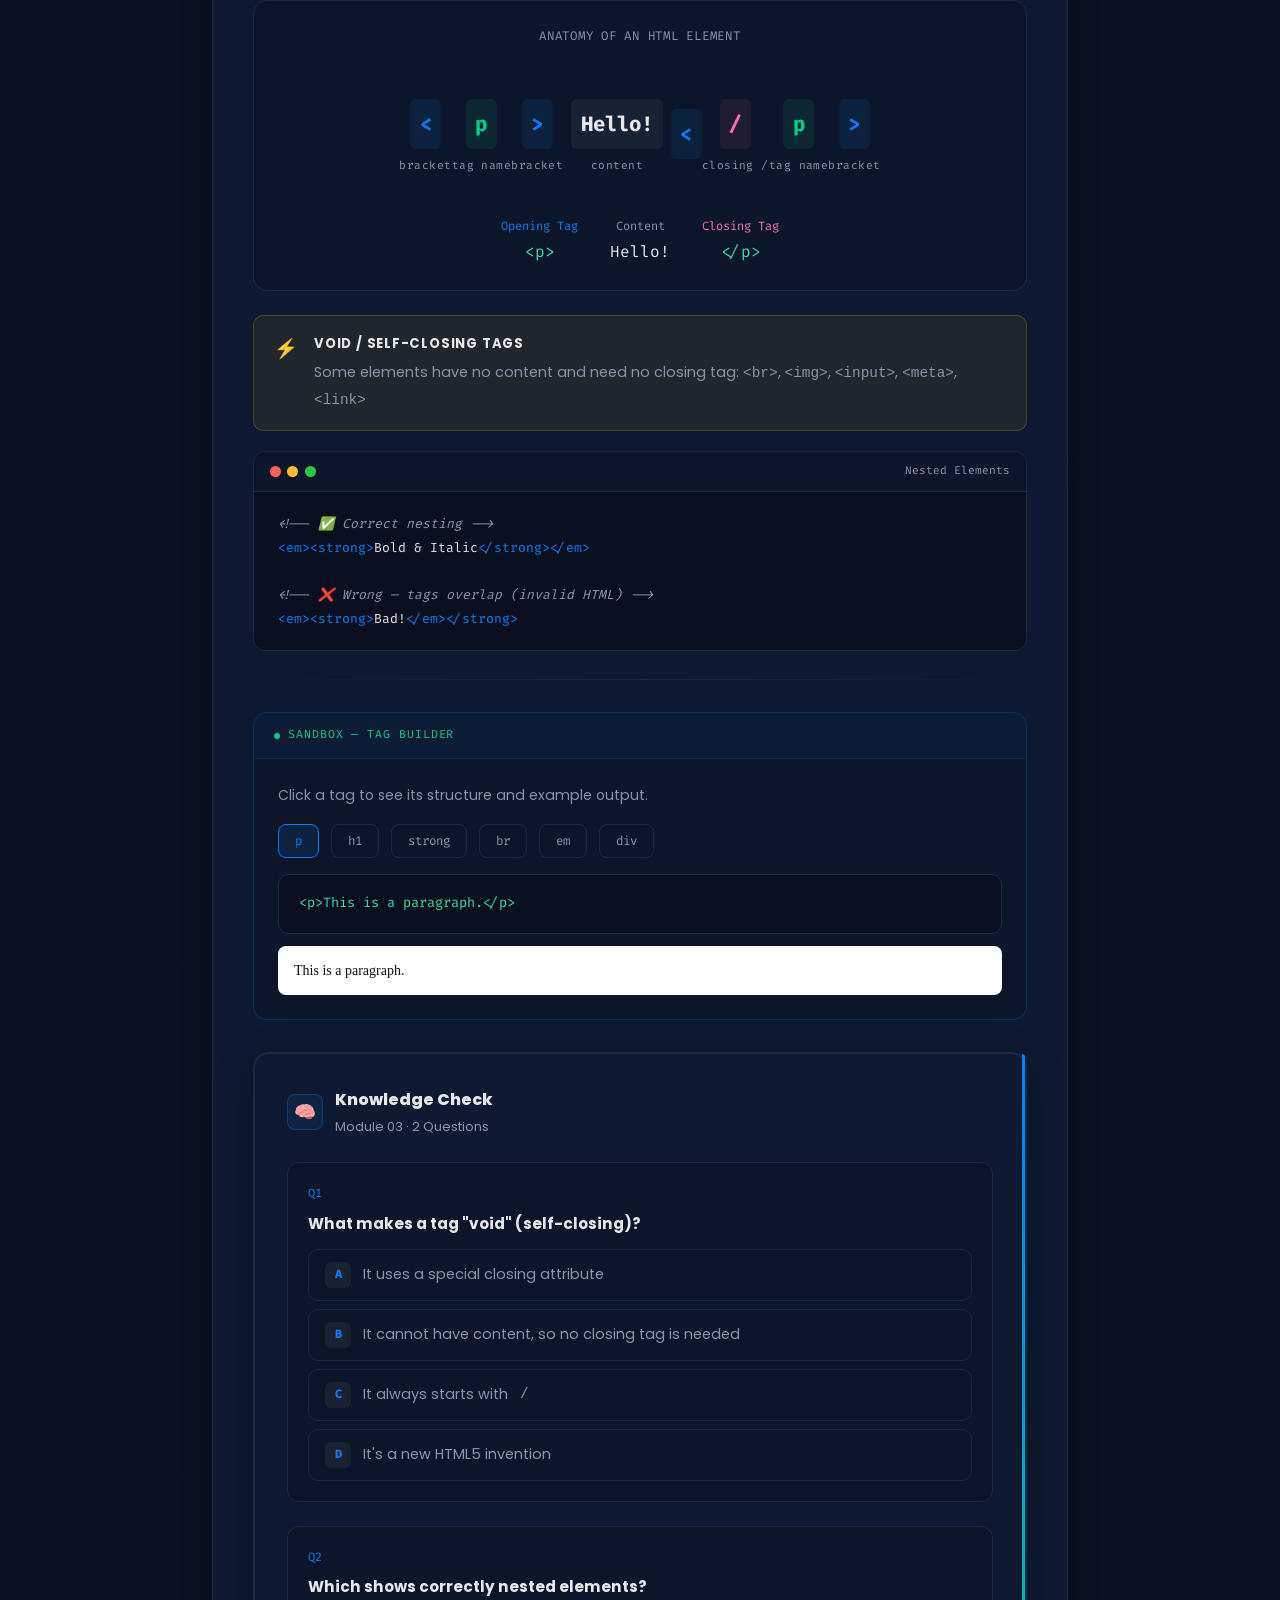
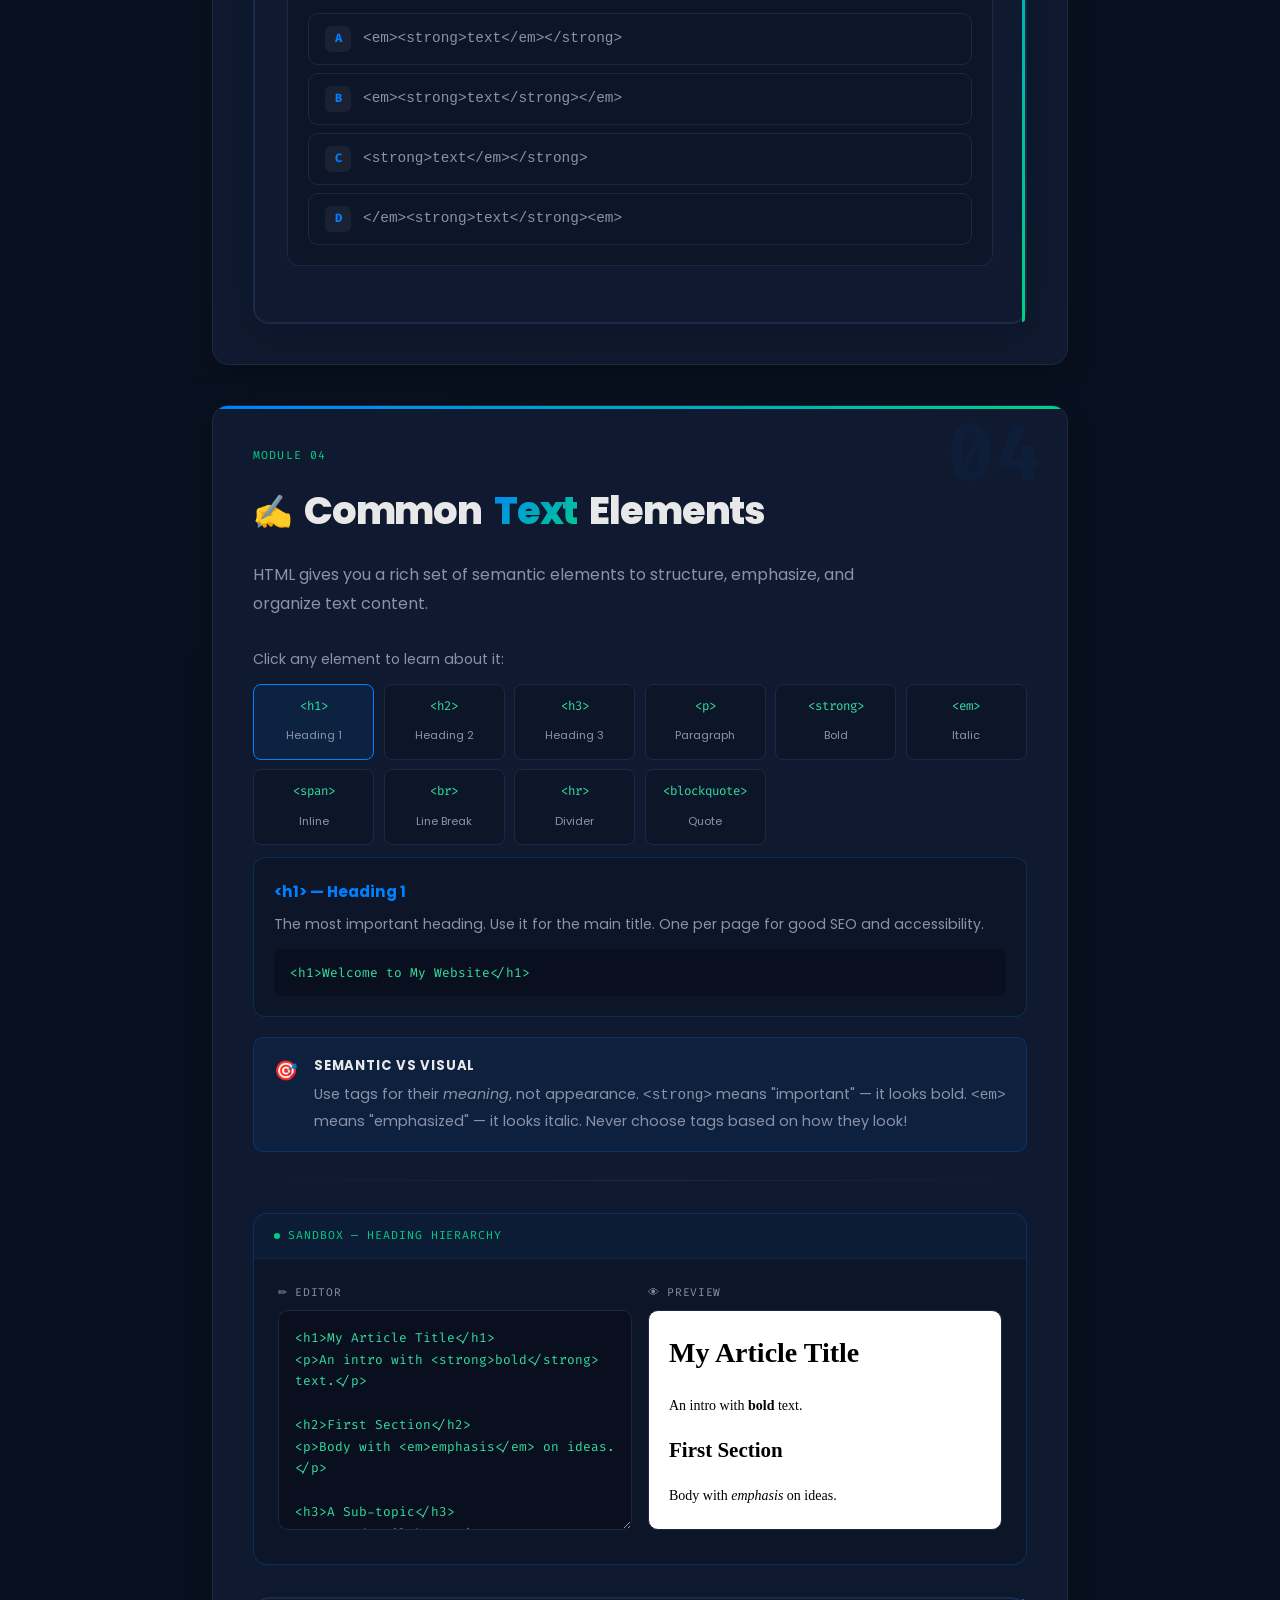
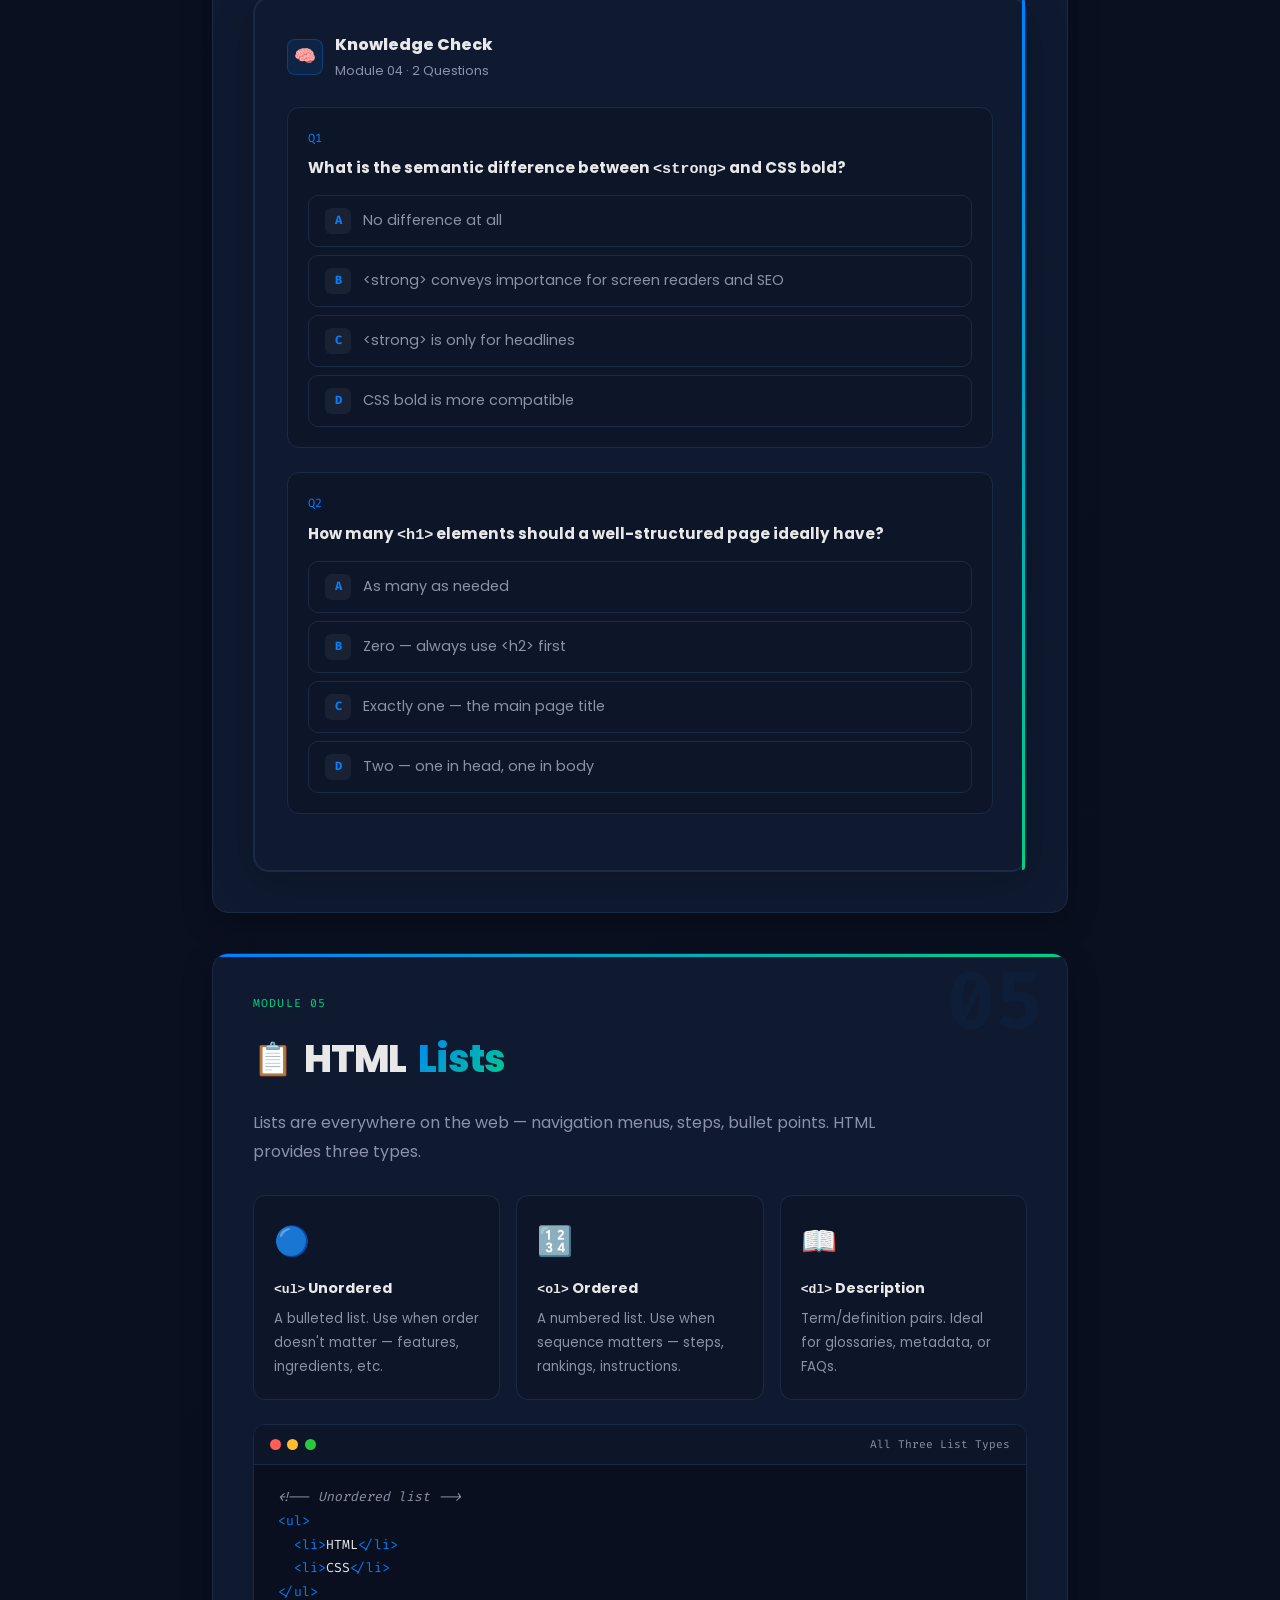
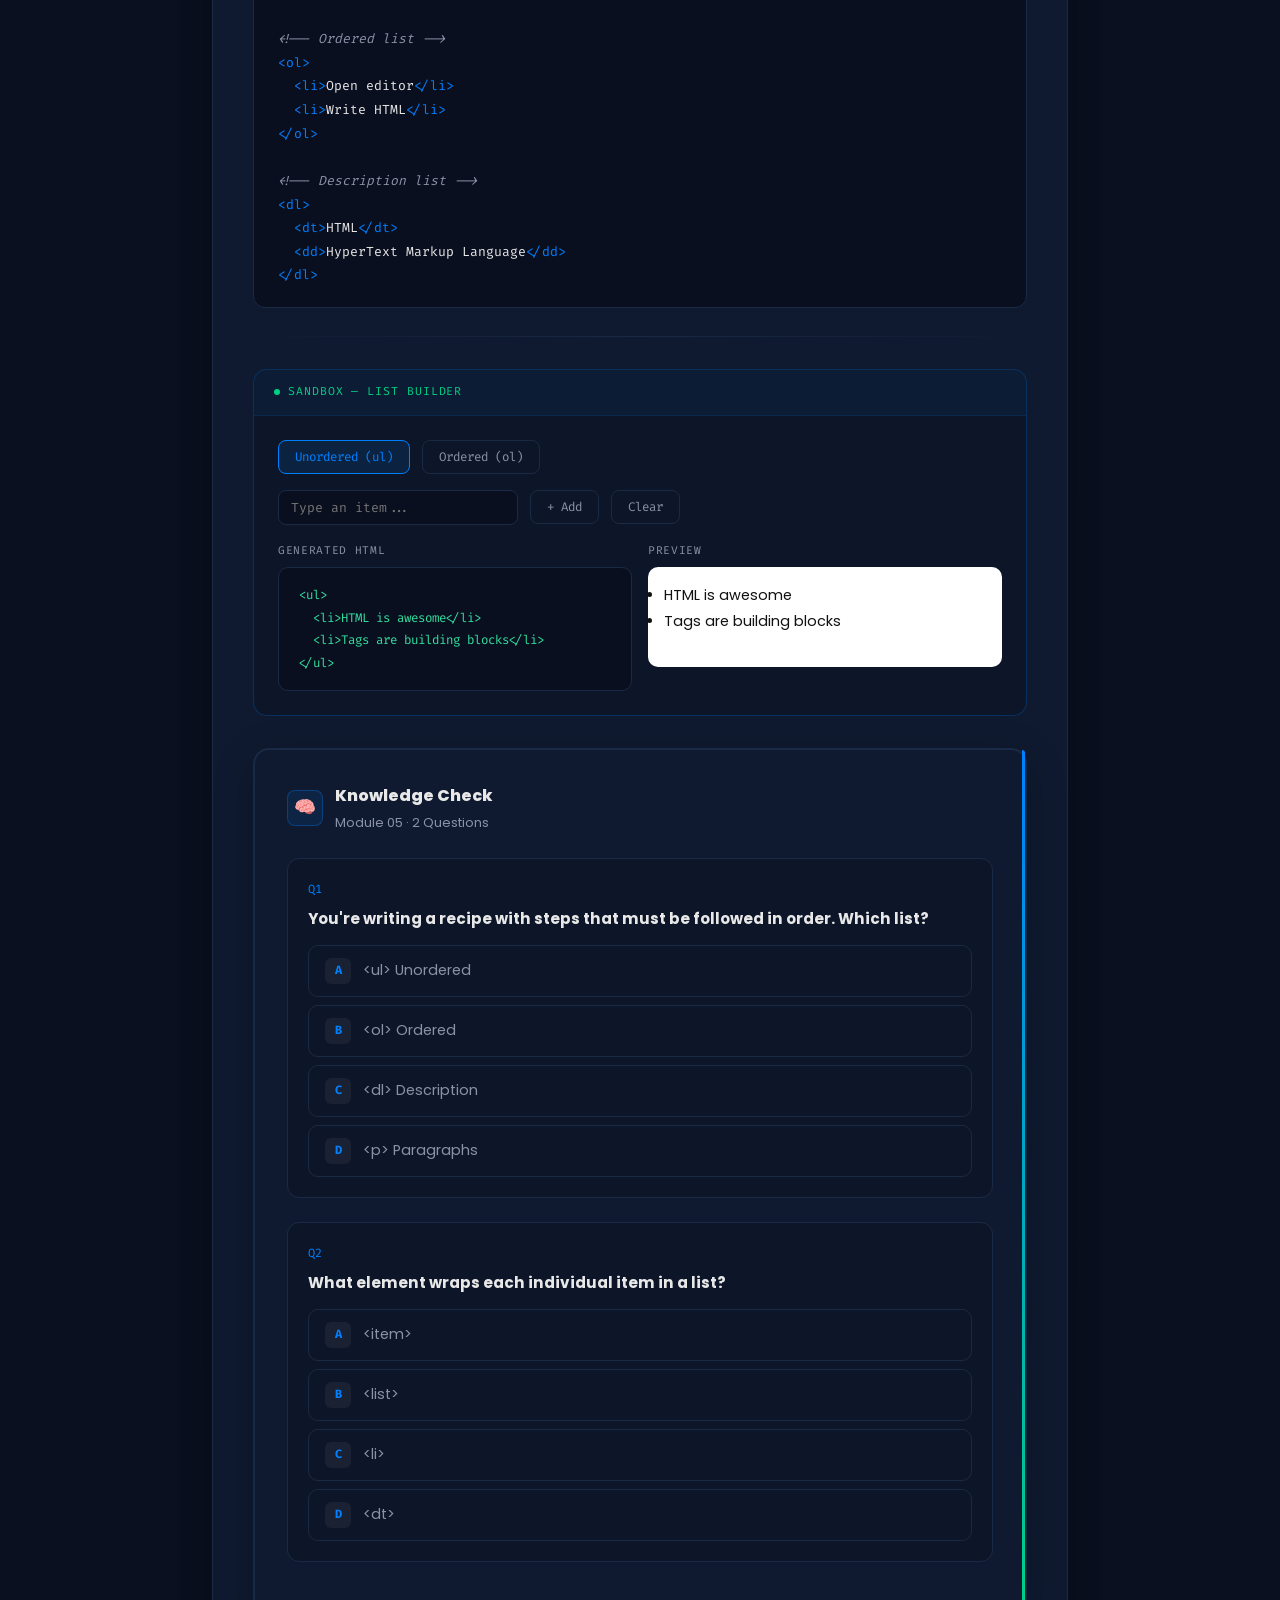
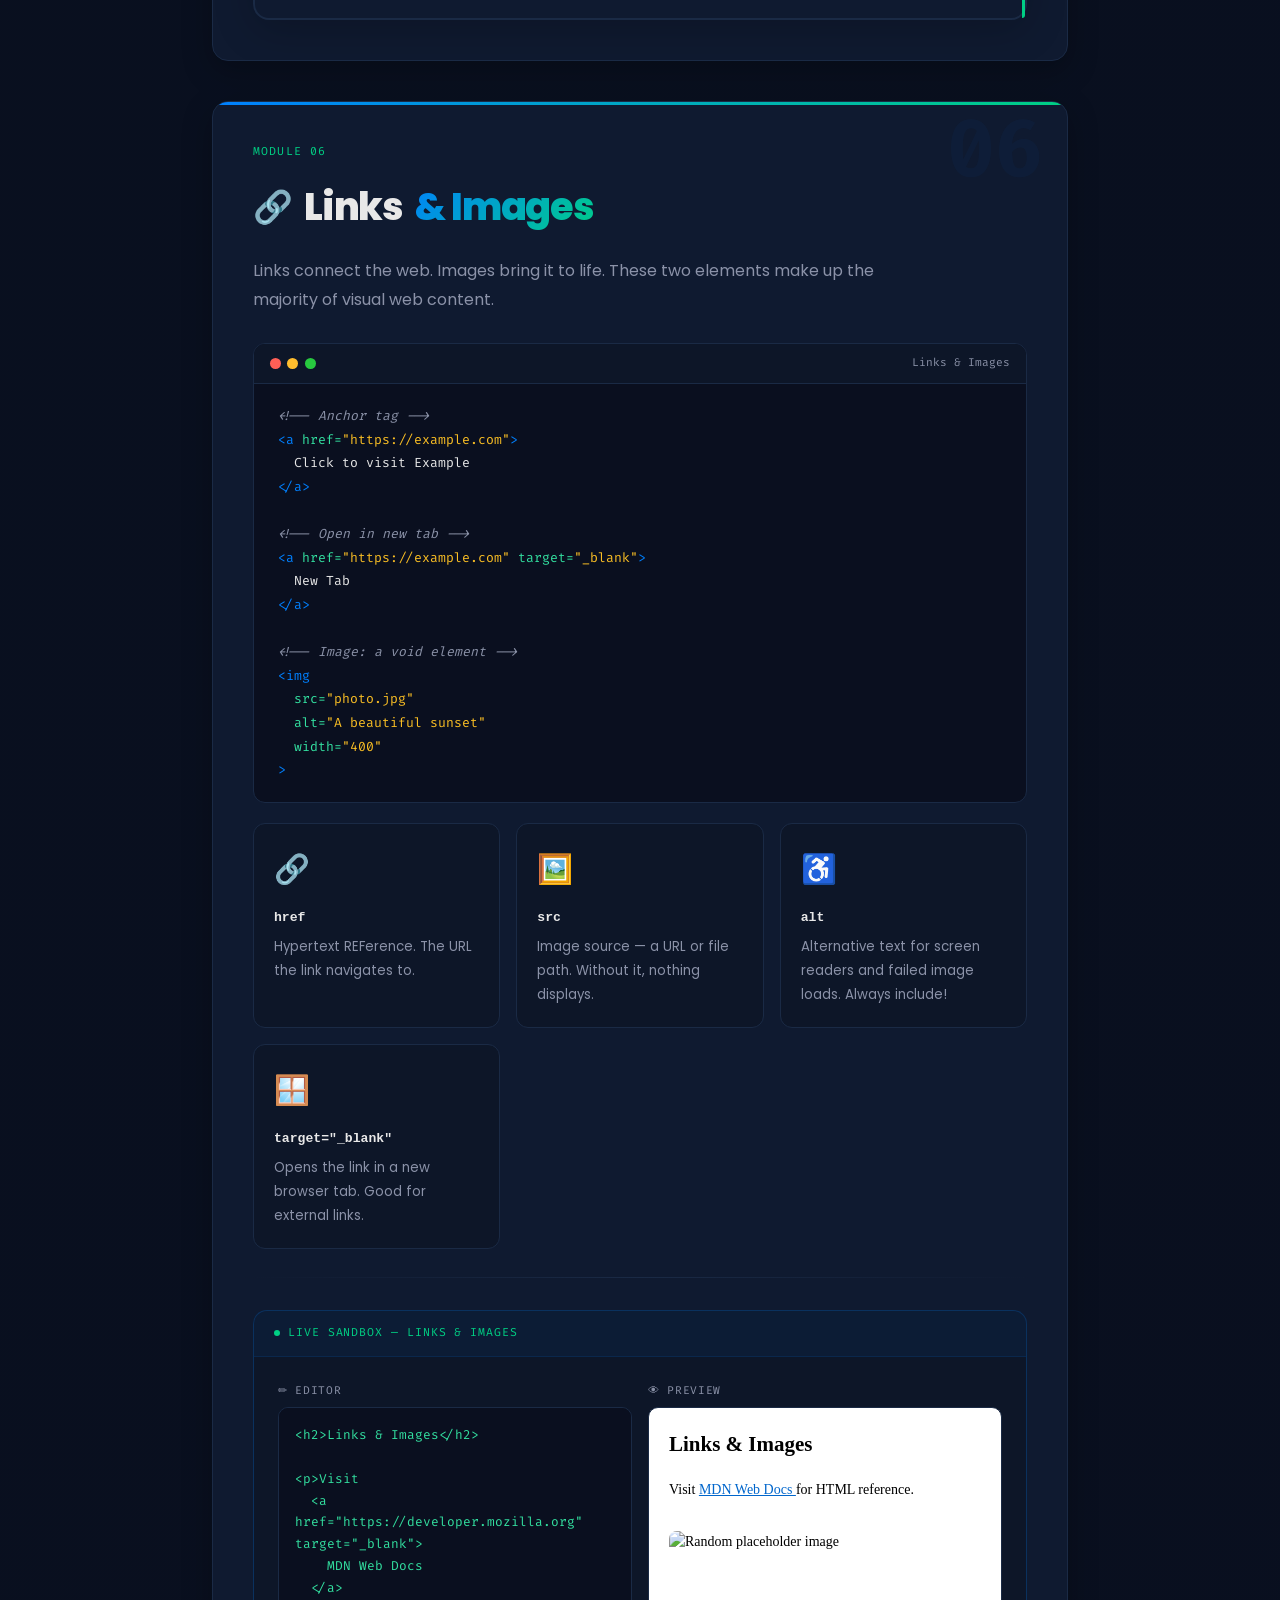
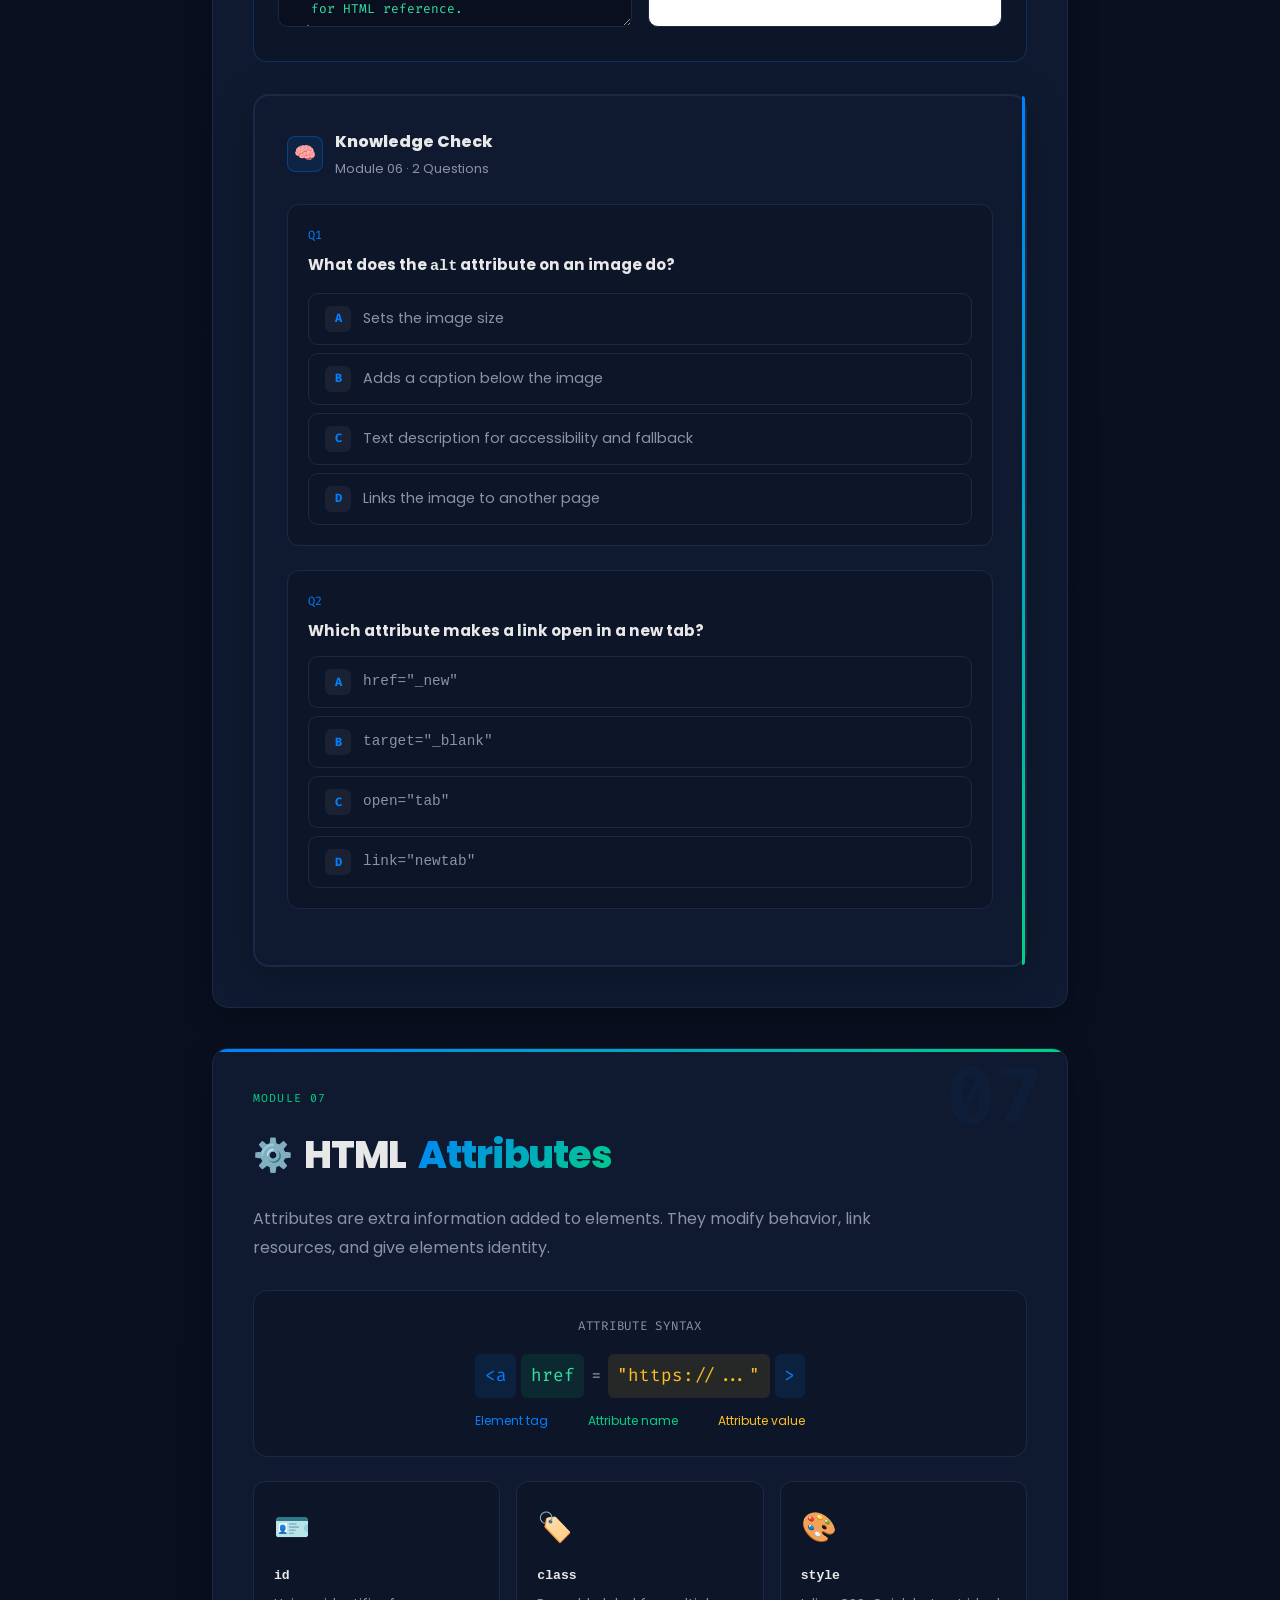
==== commit bbcac2fd: "Update index.html" ====
--- a/index.html
+++ b/index.html
@@ -884,6 +884,122 @@
   .attr-input { font-size: .78rem; min-width: 0; }
   .mobile-module-nav { display: block; }
 }
+/* ══════════════════════════════════════════════
+   TASKS SECTION
+══════════════════════════════════════════════ */
+.task-wrap {
+  background:var(--bg-card); border:1px solid var(--border);
+  border-radius:16px; margin-bottom:1.5rem; overflow:hidden;
+  box-shadow:0 8px 30px rgba(0,0,0,.2);
+}
+.task-wrap.locked { opacity:.55; pointer-events:none; filter:blur(.3px); }
+@keyframes unlockPop {
+  0%   { opacity:.55; transform:scale(.99); filter:blur(.3px); }
+  60%  { opacity:1;   transform:scale(1.015); filter:none; }
+  100% { opacity:1;   transform:scale(1); filter:none; }
+}
+.task-wrap.unlocking { animation:unlockPop .55s ease forwards; pointer-events:auto; }
+.task-header-bar {
+  display:flex; align-items:center; gap:1rem;
+  padding:1.25rem 1.5rem; cursor:pointer; user-select:none; transition:background .2s;
+}
+.task-header-bar:hover { background:rgba(255,255,255,.02); }
+.task-num-badge {
+  width:46px; height:46px; flex-shrink:0; border-radius:12px;
+  background:rgba(255,255,255,.04); border:1px solid rgba(255,255,255,.07);
+  display:flex; align-items:center; justify-content:center;
+  font-family:var(--mono); font-size:.75rem; font-weight:700;
+  color:var(--tc,var(--primary-light)); letter-spacing:.04em;
+}
+.task-covers { font-family:var(--mono); font-size:.65rem; color:var(--text-muted); letter-spacing:.08em; text-transform:uppercase; margin-bottom:.2rem; }
+.task-name   { font-size:1.05rem; font-weight:800; letter-spacing:-.02em; }
+.task-lock-icon { font-size:1.1rem; margin-left:auto; }
+.task-chevron { font-size:.8rem; color:var(--text-muted); transition:transform .3s; flex-shrink:0; }
+.task-wrap.open .task-chevron { transform:rotate(180deg); }
+.task-body-wrap { padding:0 1.5rem 1.5rem; }
+.task-scenario {
+  background:rgba(255,255,255,.03); border:1px solid rgba(255,255,255,.07);
+  border-left:3px solid var(--primary-light); border-radius:10px;
+  padding:1rem 1.2rem; margin-bottom:1.25rem; font-size:.88rem; color:var(--text-muted); line-height:1.7;
+}
+.task-scenario strong { display:block; margin-bottom:.3rem; font-size:.75rem; text-transform:uppercase; letter-spacing:.07em; color:var(--primary-light); }
+.task-reqs-label {
+  font-family:var(--mono); font-size:.68rem; letter-spacing:.1em; text-transform:uppercase;
+  color:var(--text-muted); margin-bottom:.6rem; display:flex; align-items:center; gap:.5rem;
+}
+.task-reqs-label::after { content:""; flex:1; height:1px; background:var(--border); }
+.task-reqs { list-style:none; display:flex; flex-direction:column; gap:.4rem; margin-bottom:1.25rem; padding:0; }
+.task-reqs li {
+  display:flex; align-items:flex-start; gap:.6rem;
+  background:var(--bg-alt); border:1px solid var(--border); border-radius:8px;
+  padding:.6rem .9rem; font-size:.83rem; color:var(--text-muted); line-height:1.55;
+}
+.task-reqs li::before { content:"\2192"; color:var(--primary-light); font-family:var(--mono); font-size:.8rem; flex-shrink:0; margin-top:.1rem; }
+.task-reqs li code { font-family:var(--mono); font-size:.78rem; background:rgba(0,208,132,.1); color:var(--accent-light); padding:.05rem .3rem; border-radius:3px; }
+.task-editor-wrap { display:grid; grid-template-columns:1fr 1fr; gap:1rem; margin-bottom:.75rem; }
+.task-editor-col, .task-preview-col { display:flex; flex-direction:column; }
+.task-pane-label { font-family:var(--mono); font-size:.68rem; color:var(--text-muted); letter-spacing:.06em; margin-bottom:.4rem; }
+.task-editor {
+  flex:1; width:100%; min-height:280px; background:#07090f;
+  border:1px solid var(--border); border-radius:10px; color:var(--accent-light);
+  font-family:var(--mono); font-size:.78rem; line-height:1.75;
+  padding:.9rem; resize:vertical; outline:none; transition:border-color .2s;
+}
+.task-editor:focus { border-color:rgba(0,128,255,.4); box-shadow:0 0 0 3px rgba(0,128,255,.08); }
+.task-preview-frame { flex:1; min-height:280px; width:100%; background:#fff; border:1px solid var(--border); border-radius:10px; }
+.task-run-btn {
+  margin-top:.6rem; padding:.65rem 1.4rem;
+  background:linear-gradient(135deg,var(--primary-light),var(--accent));
+  color:#000; font-weight:800; font-size:.9rem; border:none; border-radius:9px;
+  cursor:pointer; transition:all .25s; width:100%; font-family:var(--sans);
+  box-shadow:0 4px 20px rgba(0,208,132,.2);
+}
+.task-run-btn:hover { transform:translateY(-2px); box-shadow:0 8px 28px rgba(0,208,132,.35); }
+.task-run-btn:active { transform:translateY(0); }
+.task-results { background:var(--bg-alt); border:1px solid var(--border); border-radius:12px; padding:1rem 1.1rem; margin-bottom:.75rem; }
+.tr-header { display:flex; align-items:center; margin-bottom:.6rem; }
+.tr-title { font-family:var(--mono); font-size:.7rem; letter-spacing:.08em; color:var(--text-muted); text-transform:uppercase; }
+.tr-score { font-size:.95rem; font-weight:800; margin-left:auto; }
+.tr-score.all-pass { color:var(--success); }
+.tr-score.partial  { color:var(--warning); }
+.tr-score.no-pass  { color:var(--danger); }
+.tr-item { display:flex; align-items:flex-start; gap:.6rem; padding:.5rem .7rem; border-radius:8px; font-size:.81rem; margin-bottom:.3rem; line-height:1.5; }
+.tr-item.pass { background:rgba(0,208,132,.09); border:1px solid rgba(0,208,132,.25); color:var(--text); }
+.tr-item.fail { background:rgba(255,71,87,.09);  border:1px solid rgba(255,71,87,.2);  color:var(--text-muted); }
+.tr-icon { flex-shrink:0; }
+.tr-item code { font-family:var(--mono); font-size:.76rem; background:rgba(255,255,255,.07); padding:.05rem .3rem; border-radius:3px; color:var(--accent-light); }
+.task-checklist-wrap { background:var(--bg-alt); border:1px solid var(--border); border-radius:12px; padding:1rem 1.1rem; margin-top:.5rem; }
+.task-cl-label { font-family:var(--mono); font-size:.68rem; letter-spacing:.1em; text-transform:uppercase; color:var(--text-muted); margin-bottom:.65rem; }
+.task-cl-items { display:flex; flex-direction:column; gap:.4rem; margin-bottom:.75rem; }
+.tci {
+  display:flex; align-items:flex-start; gap:.65rem; padding:.6rem .85rem;
+  border-radius:9px; border:1px solid var(--border); background:rgba(255,255,255,.02);
+  font-size:.83rem; color:var(--text-muted); cursor:pointer; transition:all .2s; user-select:none; line-height:1.5;
+}
+.tci:hover { border-color:rgba(0,208,132,.3); }
+.tci.checked { background:rgba(0,208,132,.08); border-color:rgba(0,208,132,.3); color:var(--text); }
+.tci-box {
+  width:20px; height:20px; flex-shrink:0; border-radius:5px; border:2px solid var(--border);
+  display:flex; align-items:center; justify-content:center; font-size:.72rem; color:#fff; font-weight:700;
+  transition:all .2s; margin-top:.15rem;
+}
+.tci.checked .tci-box { background:var(--success); border-color:var(--success); }
+.tci.checked .tci-box::after { content:"\2713"; }
+.task-unlock-msg {
+  text-align:center; padding:.75rem 1rem; background:rgba(0,208,132,.1);
+  border:1px solid rgba(0,208,132,.3); border-radius:9px;
+  font-size:.88rem; font-weight:700; color:var(--success); animation:fadeIn .4s ease;
+}
+@media (max-width:640px) {
+  .task-editor-wrap { grid-template-columns:1fr; }
+  .task-header-bar { padding:1rem; gap:.75rem; }
+  .task-body-wrap  { padding:0 1rem 1rem; }
+  .task-name       { font-size:.95rem; }
+  .task-num-badge  { width:40px; height:40px; }
+  .task-editor     { min-height:200px; font-size:.74rem; }
+  .task-preview-frame { min-height:200px; }
+}
+
 </style>
 </head>
 <body>
@@ -2708,17 +2824,287 @@
     <button class="quiz-reset" id="reset-q33q34" onclick="resetQuiz(['q33','q34'],'reset-q33q34')">↺ Try Again</button>
   </div>
 
+
   <!-- FINAL COMPLETION -->
   <div style="text-align:center;padding:4rem 1rem 3rem;">
     <div style="font-size:3.5rem;margin-bottom:1rem;">🏆</div>
-    <h2 style="justify-content:center;margin-bottom:.75rem;background:linear-gradient(135deg,var(--primary-light),var(--accent));-webkit-background-clip:text;-webkit-text-fill-color:transparent;background-clip:text;">HTML Masterclass Complete!</h2>
-    <p style="color:var(--text-muted);max-width:580px;margin:0 auto 2rem;font-size:.92rem;">You've mastered all <strong style="color:var(--text)">17 modules</strong> — tags, structure, forms, semantic HTML, tables, multimedia, entities, meta tags, accessibility, validation, global attributes, and responsive images. Time to add CSS! 🎨</p>
-    <a href="#mod-intro" class="btn-start">↑ Review from Start</a>
+    <h2 style="justify-content:center;margin-bottom:.75rem;background:linear-gradient(135deg,var(--primary-light),var(--accent));-webkit-background-clip:text;-webkit-text-fill-color:transparent;background-clip:text;">Modules Complete!</h2>
+    <p style="color:var(--text-muted);max-width:580px;margin:0 auto 2rem;font-size:.92rem;">You've covered all 17 modules. Now it's time to prove you understand — not just memorize. 👇</p>
+    <a href="#tasks-section" class="btn-start">Go to Tasks →</a>
   </div>
 </section>
 
 </div>
 </main>
+
+<!-- ════════════════════════════════════════════
+     TASKS SECTION
+════════════════════════════════════════════ -->
+<section id="tasks-section" style="position:relative;z-index:1;background:var(--bg);padding:3rem 0 6rem;">
+<div style="max-width:920px;margin:0 auto;padding:0 1.25rem;">
+
+  <!-- Tasks Header -->
+  <div style="text-align:center;margin-bottom:3rem;">
+    <div style="display:inline-flex;align-items:center;gap:.5rem;font-family:var(--mono);font-size:.72rem;color:var(--accent);background:rgba(0,208,132,.08);border:1px solid rgba(0,208,132,.25);border-radius:99px;padding:.35rem 1rem;margin-bottom:1.25rem;letter-spacing:.08em;">
+      <span style="width:6px;height:6px;background:var(--accent);border-radius:50%;animation:pulse 2s infinite;"></span>
+      PRACTICAL TASKS
+    </div>
+    <h2 style="font-size:clamp(1.8rem,4vw,2.8rem);font-weight:900;letter-spacing:-.03em;margin-bottom:.75rem;display:block;">
+      Prove You <span style="background:linear-gradient(135deg,var(--primary-light),var(--accent));-webkit-background-clip:text;-webkit-text-fill-color:transparent;background-clip:text;">Understand</span>
+    </h2>
+    <p style="color:var(--text-muted);max-width:540px;margin:0 auto;font-size:.95rem;">Write your code in the editor. Hit Run. The checker will tell you exactly what you got right and what's missing — no guessing.</p>
+  </div>
+
+  <!-- ══════════════════════════
+       TASK 1
+  ══════════════════════════ -->
+  <div class="task-wrap" id="tw1">
+    <div class="task-header-bar" data-task="1">
+      <div style="display:flex;align-items:center;gap:1rem;flex:1;min-width:0;">
+        <div class="task-num-badge" style="--tc:#0080ff;">01</div>
+        <div>
+          <div class="task-covers">MODULES 01–05</div>
+          <div class="task-name">Personal Bio Page</div>
+        </div>
+      </div>
+      <div class="task-lock-icon" id="lock1">🔒</div>
+      <div class="task-chevron">▼</div>
+    </div>
+
+    <div class="task-body-wrap" id="tb1">
+      <div class="task-scenario">
+        <strong>🎬 Scenario</strong>
+        You're applying for a junior developer internship. Build a bio page about yourself using only HTML — no CSS. They want to see if you understand structure and semantics.
+      </div>
+
+      <div class="task-reqs-label">Requirements</div>
+      <ul class="task-reqs">
+        <li>A proper HTML boilerplate with a meaningful <code>&lt;title&gt;</code></li>
+        <li>Clear heading hierarchy — your name as <code>&lt;h1&gt;</code>, logical sub-headings for each section</li>
+        <li>A paragraph with text emphasis used where it <em>genuinely</em> makes sense</li>
+        <li>Two lists: skills as <code>&lt;ul&gt;</code>, a goal as <code>&lt;ol&gt;</code> with steps in order</li>
+        <li>A favorite quote using <code>&lt;blockquote&gt;</code> with a credit inside <code>&lt;cite&gt;</code></li>
+        <li>A <code>&lt;hr&gt;</code> divider between sections</li>
+      </ul>
+
+      <!-- Editor + Preview -->
+      <div class="task-editor-wrap">
+        <div class="task-editor-col">
+          <div class="task-pane-label">✏ YOUR CODE</div>
+          <textarea class="task-editor" id="te1" placeholder="Write your HTML here..." spellcheck="false" oninput="liveTaskPreview('te1','tp1')"></textarea>
+          <button class="task-run-btn" onclick="runTaskCheck(1)">▶ Run &amp; Check</button>
+        </div>
+        <div class="task-preview-col">
+          <div class="task-pane-label">👁 PREVIEW</div>
+          <iframe class="task-preview-frame" id="tp1"></iframe>
+        </div>
+      </div>
+
+      <!-- Results -->
+      <div class="task-results" id="tr1" style="display:none;"></div>
+
+      <!-- Checklist — unlocks after all pass -->
+      <div class="task-checklist-wrap" id="tcl1" style="display:none;">
+        <div class="task-cl-label">Self-check — confirm your understanding</div>
+        <div class="task-cl-items" id="tci1">
+          <div class="tci" onclick="tickCheck(this,1)"><div class="tci-box"></div>I know why I used &lt;ul&gt; for skills and &lt;ol&gt; for steps</div>
+          <div class="tci" onclick="tickCheck(this,1)"><div class="tci-box"></div>I used &lt;strong&gt; / &lt;em&gt; for meaning, not just appearance</div>
+          <div class="tci" onclick="tickCheck(this,1)"><div class="tci-box"></div>There is exactly one &lt;h1&gt; on the page</div>
+          <div class="tci" onclick="tickCheck(this,1)"><div class="tci-box"></div>The quote uses &lt;blockquote&gt; — not just italic text</div>
+        </div>
+        <div class="task-unlock-msg" id="tum1" style="display:none;">
+          🎉 Task 1 Complete! Task 2 is now unlocked.
+        </div>
+      </div>
+    </div>
+  </div>
+
+  <!-- ══════════════════════════
+       TASK 2
+  ══════════════════════════ -->
+  <div class="task-wrap locked" id="tw2">
+    <div class="task-header-bar" data-task="2">
+      <div style="display:flex;align-items:center;gap:1rem;flex:1;min-width:0;">
+        <div class="task-num-badge" style="--tc:#a855f7;">02</div>
+        <div>
+          <div class="task-covers">MODULES 06–10</div>
+          <div class="task-name">Product Comparison Page</div>
+        </div>
+      </div>
+      <div class="task-lock-icon" id="lock2">🔒</div>
+      <div class="task-chevron">▼</div>
+    </div>
+
+    <div class="task-body-wrap" id="tb2" style="display:none;">
+      <div class="task-scenario">
+        <strong>🎬 Scenario</strong>
+        A friend's online store needs a comparison page for 3 headphone models. Build a semantic HTML page with a comparison table, product images, and a contact form.
+      </div>
+
+      <div class="task-reqs-label">Requirements</div>
+      <ul class="task-reqs">
+        <li>Semantic structure: <code>&lt;header&gt;</code>, <code>&lt;nav&gt;</code>, <code>&lt;main&gt;</code>, <code>&lt;footer&gt;</code></li>
+        <li>A comparison <code>&lt;table&gt;</code> with <code>&lt;thead&gt;</code>, <code>&lt;tbody&gt;</code>, at least 3 products and 3 attribute columns using <code>&lt;th&gt;</code> for headers</li>
+        <li>At least one <code>&lt;img&gt;</code> with meaningful <code>alt</code> text (not "image" or empty)</li>
+        <li>At least one <code>&lt;a&gt;</code> link with <code>target="_blank"</code></li>
+        <li>A contact <code>&lt;form&gt;</code> with: <code>&lt;input type="text"&gt;</code>, <code>&lt;input type="email"&gt;</code>, <code>&lt;select&gt;</code> dropdown, <code>&lt;textarea&gt;</code>, and a <code>&lt;button type="submit"&gt;</code></li>
+        <li>Every form field must have a <code>&lt;label&gt;</code> linked via <code>for</code> + <code>id</code></li>
+      </ul>
+
+      <div class="task-editor-wrap">
+        <div class="task-editor-col">
+          <div class="task-pane-label">✏ YOUR CODE</div>
+          <textarea class="task-editor" id="te2" placeholder="Write your HTML here..." spellcheck="false" oninput="liveTaskPreview('te2','tp2')"></textarea>
+          <button class="task-run-btn" onclick="runTaskCheck(2)">▶ Run &amp; Check</button>
+        </div>
+        <div class="task-preview-col">
+          <div class="task-pane-label">👁 PREVIEW</div>
+          <iframe class="task-preview-frame" id="tp2"></iframe>
+        </div>
+      </div>
+
+      <div class="task-results" id="tr2" style="display:none;"></div>
+
+      <div class="task-checklist-wrap" id="tcl2" style="display:none;">
+        <div class="task-cl-label">Self-check — confirm your understanding</div>
+        <div class="task-cl-items" id="tci2">
+          <div class="tci" onclick="tickCheck(this,2)"><div class="tci-box"></div>I can explain why each semantic element (header/nav/main/footer) is the right choice</div>
+          <div class="tci" onclick="tickCheck(this,2)"><div class="tci-box"></div>I know the difference between &lt;th&gt; and &lt;td&gt;</div>
+          <div class="tci" onclick="tickCheck(this,2)"><div class="tci-box"></div>My alt text describes the image — it would still make sense if the image didn't load</div>
+          <div class="tci" onclick="tickCheck(this,2)"><div class="tci-box"></div>Every label is linked to its input via matching for="" and id=""</div>
+        </div>
+        <div class="task-unlock-msg" id="tum2" style="display:none;">
+          🎉 Task 2 Complete! Task 3 is now unlocked.
+        </div>
+      </div>
+    </div>
+  </div>
+
+  <!-- ══════════════════════════
+       TASK 3
+  ══════════════════════════ -->
+  <div class="task-wrap locked" id="tw3">
+    <div class="task-header-bar" data-task="3">
+      <div style="display:flex;align-items:center;gap:1rem;flex:1;min-width:0;">
+        <div class="task-num-badge" style="--tc:#f97316;">03</div>
+        <div>
+          <div class="task-covers">MODULES 11–15</div>
+          <div class="task-name">News Article Page</div>
+        </div>
+      </div>
+      <div class="task-lock-icon" id="lock3">🔒</div>
+      <div class="task-chevron">▼</div>
+    </div>
+
+    <div class="task-body-wrap" id="tb3" style="display:none;">
+      <div class="task-scenario">
+        <strong>🎬 Scenario</strong>
+        Build an article page for a tech news site. It must look good when shared on social media, load fast, and be accessible. All validation must be HTML-only — no JavaScript.
+      </div>
+
+      <div class="task-reqs-label">Requirements</div>
+      <ul class="task-reqs">
+        <li>Complete <code>&lt;head&gt;</code> with: <code>charset</code>, <code>viewport</code>, <code>description</code> meta, and at least 3 Open Graph <code>og:</code> tags</li>
+        <li>Article wrapped in <code>&lt;article&gt;</code> with a publication date inside <code>&lt;time datetime="..."&gt;</code></li>
+        <li>An embedded <code>&lt;iframe&gt;</code> (YouTube or similar) with a <code>title</code> attribute and <code>loading="lazy"</code></li>
+        <li>At least 2 HTML entities used correctly in the text (e.g., <code>&amp;copy;</code>, <code>&amp;mdash;</code>, <code>&amp;trade;</code>)</li>
+        <li>An image with <code>loading="lazy"</code> and meaningful <code>alt</code> text</li>
+        <li>A newsletter form with <code>type="email"</code> input, <code>required</code> on all fields, and <code>minlength</code> on the name field</li>
+      </ul>
+
+      <div class="task-editor-wrap">
+        <div class="task-editor-col">
+          <div class="task-pane-label">✏ YOUR CODE</div>
+          <textarea class="task-editor" id="te3" placeholder="Write your HTML here..." spellcheck="false" oninput="liveTaskPreview('te3','tp3')"></textarea>
+          <button class="task-run-btn" onclick="runTaskCheck(3)">▶ Run &amp; Check</button>
+        </div>
+        <div class="task-preview-col">
+          <div class="task-pane-label">👁 PREVIEW</div>
+          <iframe class="task-preview-frame" id="tp3"></iframe>
+        </div>
+      </div>
+
+      <div class="task-results" id="tr3" style="display:none;"></div>
+
+      <div class="task-checklist-wrap" id="tcl3" style="display:none;">
+        <div class="task-cl-label">Self-check — confirm your understanding</div>
+        <div class="task-cl-items" id="tci3">
+          <div class="tci" onclick="tickCheck(this,3)"><div class="tci-box"></div>I know why &lt;article&gt; is the right element — not just &lt;div&gt; or &lt;section&gt;</div>
+          <div class="tci" onclick="tickCheck(this,3)"><div class="tci-box"></div>My og: tags have real content — not placeholder text</div>
+          <div class="tci" onclick="tickCheck(this,3)"><div class="tci-box"></div>I used entities because the characters genuinely belong there — not randomly</div>
+          <div class="tci" onclick="tickCheck(this,3)"><div class="tci-box"></div>The form validates without any JavaScript — just HTML attributes</div>
+        </div>
+        <div class="task-unlock-msg" id="tum3" style="display:none;">
+          🎉 Task 3 Complete! Final task is now unlocked.
+        </div>
+      </div>
+    </div>
+  </div>
+
+  <!-- ══════════════════════════
+       TASK 4 — CAPSTONE
+  ══════════════════════════ -->
+  <div class="task-wrap locked" id="tw4">
+    <div class="task-header-bar" data-task="4">
+      <div style="display:flex;align-items:center;gap:1rem;flex:1;min-width:0;">
+        <div class="task-num-badge" style="--tc:#ec4899;">04</div>
+        <div>
+          <div class="task-covers">MODULES 16–17 + CAPSTONE</div>
+          <div class="task-name">Photography Portfolio — Full Site</div>
+        </div>
+      </div>
+      <div class="task-lock-icon" id="lock4">🔒</div>
+      <div class="task-chevron" style="color:#ec4899;">▼</div>
+    </div>
+
+    <div class="task-body-wrap" id="tb4" style="display:none;">
+      <div class="task-scenario">
+        <strong>🎬 Scenario</strong>
+        Build the complete HTML structure for a freelance photographer's portfolio. No CSS yet — just clean, production-ready HTML covering everything from all 17 modules.
+      </div>
+
+      <div class="task-reqs-label">Requirements</div>
+      <ul class="task-reqs">
+        <li>Full <code>&lt;head&gt;</code>: charset, viewport, description, author, at least 4 <code>og:</code> tags, twitter:card, and <code>&lt;link rel="canonical"&gt;</code></li>
+        <li>Semantic layout: <code>&lt;header&gt;</code>, <code>&lt;nav&gt;</code>, <code>&lt;main&gt;</code> with 3 <code>&lt;section&gt;</code>s (About/Portfolio/Contact), <code>&lt;footer&gt;</code> with <code>&amp;copy;</code> entity</li>
+        <li>At least 2 images using <code>&lt;picture&gt;</code> with a <code>&lt;source&gt;</code> and fallback <code>&lt;img&gt;</code>, both with <code>loading="lazy"</code> and descriptive <code>alt</code></li>
+        <li>At least 2 <code>data-*</code> attributes on portfolio images storing category and year</li>
+        <li>Full accessible contact form inside <code>&lt;fieldset&gt;</code>: name (<code>required</code>, <code>minlength</code>), email (<code>required</code>), <code>&lt;select&gt;</code>, <code>&lt;textarea&gt;</code> (<code>required</code>), checkbox — all with linked <code>&lt;label&gt;</code>s</li>
+        <li>At least one <code>aria-label</code> on a button, and <code>lang</code> attribute on the <code>&lt;html&gt;</code> tag</li>
+      </ul>
+
+      <div class="task-editor-wrap">
+        <div class="task-editor-col">
+          <div class="task-pane-label">✏ YOUR CODE</div>
+          <textarea class="task-editor" id="te4" placeholder="Write your HTML here..." spellcheck="false" oninput="liveTaskPreview('te4','tp4')"></textarea>
+          <button class="task-run-btn" style="background:linear-gradient(135deg,#ec4899,#f97316);" onclick="runTaskCheck(4)">▶ Run &amp; Check</button>
+        </div>
+        <div class="task-preview-col">
+          <div class="task-pane-label">👁 PREVIEW</div>
+          <iframe class="task-preview-frame" id="tp4"></iframe>
+        </div>
+      </div>
+
+      <div class="task-results" id="tr4" style="display:none;"></div>
+
+      <div class="task-checklist-wrap" id="tcl4" style="display:none;">
+        <div class="task-cl-label">Final Self-check</div>
+        <div class="task-cl-items" id="tci4">
+          <div class="tci" onclick="tickCheck(this,4)"><div class="tci-box"></div>Reading my headings out loud makes a logical outline of the site</div>
+          <div class="tci" onclick="tickCheck(this,4)"><div class="tci-box"></div>I can navigate the entire form using only the Tab key</div>
+          <div class="tci" onclick="tickCheck(this,4)"><div class="tci-box"></div>I can open DevTools and see data-category / data-year on my images</div>
+          <div class="tci" onclick="tickCheck(this,4)"><div class="tci-box"></div>The form catches empty fields and bad emails without any JavaScript</div>
+          <div class="tci" onclick="tickCheck(this,4)"><div class="tci-box"></div>I wrote every line myself — no copy-paste from the course</div>
+        </div>
+        <div class="task-unlock-msg" id="tum4" style="background:linear-gradient(135deg,rgba(236,72,153,.12),rgba(249,115,22,.12));border-color:rgba(236,72,153,.4);display:none;">
+          🏆 All Tasks Complete! You've mastered HTML. Time for CSS! 🎨
+        </div>
+      </div>
+    </div>
+  </div>
+
+</div>
+</section>
 
 <footer>
   <p>Built as an Interactive Masterclass · <strong>Introduction to HTML</strong></p>
@@ -3191,6 +3577,222 @@
 }, 250);
 
 window.addEventListener('scroll', updateMobileNav, { passive: true });
+
+/* ════════════════════════════════════════════
+   TASKS ENGINE
+════════════════════════════════════════════ */
+
+/* ── Live preview ── */
+function liveTaskPreview(edId, pvId) {
+  const ed = document.getElementById(edId);
+  const pv = document.getElementById(pvId);
+  if (!ed || !pv) return;
+  const doc = pv.contentDocument || pv.contentWindow.document;
+  doc.open();
+  doc.write('<style>body{font-family:Georgia,serif;padding:.75rem;font-size:14px;line-height:1.6;}img{max-width:100%;}a{color:#0066cc;}table{border-collapse:collapse;width:100%;}th,td{border:1px solid #ddd;padding:6px;}th{background:#0066cc;color:#fff;}</style>' + ed.value);
+  doc.close();
+}
+
+/* ── Task toggle ── */
+function initTaskToggles() {
+  document.querySelectorAll('.task-header-bar').forEach(bar => {
+    bar.addEventListener('click', function() {
+      const taskN = this.dataset.task;
+      const wrap  = document.getElementById('tw' + taskN);
+      if (wrap.classList.contains('locked')) return;
+      const body  = document.getElementById('tb' + taskN);
+      const isOpen = wrap.classList.toggle('open');
+      body.style.display = isOpen ? 'block' : 'none';
+    });
+  });
+}
+
+/* ── CHECKER RULES ── */
+const taskRules = {
+  1: [
+    { id:'doctype',   label:'Has <code>&lt;!DOCTYPE html&gt;</code> declaration',         test: h => /<!doctype\s+html/i.test(h) },
+    { id:'title',     label:'Has a non-empty <code>&lt;title&gt;</code> tag',              test: h => /<title>[^<]{3,}<\/title>/i.test(h) },
+    { id:'h1',        label:'Has exactly one <code>&lt;h1&gt;</code>',                     test: h => (h.match(/<h1[\s>]/gi)||[]).length === 1 },
+    { id:'h2plus',    label:'Has at least one <code>&lt;h2&gt;</code> or lower heading',   test: h => /<h[2-6][\s>]/i.test(h) },
+    { id:'para',      label:'Has at least one <code>&lt;p&gt;</code> with real text',      test: h => /<p[^>]*>[^<]{10,}/i.test(h) },
+    { id:'strong_em', label:'Uses <code>&lt;strong&gt;</code> or <code>&lt;em&gt;</code>', test: h => /<strong|<em/i.test(h) },
+    { id:'ul',        label:'Has an unordered list <code>&lt;ul&gt;</code>',               test: h => /<ul[\s>]/i.test(h) },
+    { id:'ol',        label:'Has an ordered list <code>&lt;ol&gt;</code>',                 test: h => /<ol[\s>]/i.test(h) },
+    { id:'li',        label:'List items use <code>&lt;li&gt;</code>',                      test: h => /<li[\s>]/i.test(h) },
+    { id:'blockquote',label:'Quote uses <code>&lt;blockquote&gt;</code>',                  test: h => /<blockquote/i.test(h) },
+    { id:'hr',        label:'Has a <code>&lt;hr&gt;</code> divider',                       test: h => /<hr[\s\/?>]/i.test(h) },
+    { id:'head_body', label:'Has both <code>&lt;head&gt;</code> and <code>&lt;body&gt;</code>', test: h => /<head[\s>]/i.test(h) && /<body[\s>]/i.test(h) },
+  ],
+  2: [
+    { id:'header',  label:'Has <code>&lt;header&gt;</code> element',                       test: h => /<header[\s>]/i.test(h) },
+    { id:'nav',     label:'Has <code>&lt;nav&gt;</code> element',                           test: h => /<nav[\s>]/i.test(h) },
+    { id:'main',    label:'Has <code>&lt;main&gt;</code> element',                          test: h => /<main[\s>]/i.test(h) },
+    { id:'footer',  label:'Has <code>&lt;footer&gt;</code> element',                        test: h => /<footer[\s>]/i.test(h) },
+    { id:'table',   label:'Has a <code>&lt;table&gt;</code>',                               test: h => /<table[\s>]/i.test(h) },
+    { id:'thead',   label:'Table has <code>&lt;thead&gt;</code> and <code>&lt;tbody&gt;</code>', test: h => /<thead[\s>]/i.test(h) && /<tbody[\s>]/i.test(h) },
+    { id:'th',      label:'Uses <code>&lt;th&gt;</code> for header cells',                  test: h => /<th[\s>]/i.test(h) },
+    { id:'img_alt', label:'Image has a non-empty <code>alt</code> attribute',               test: h => /<img[^>]+alt=["'][^"']{3,}["']/i.test(h) },
+    { id:'a_blank', label:'Has a link with <code>target="_blank"</code>',                   test: h => /<a[^>]+target=["']_blank["']/i.test(h) },
+    { id:'form',    label:'Has a <code>&lt;form&gt;</code>',                                test: h => /<form[\s>]/i.test(h) },
+    { id:'select',  label:'Form has a <code>&lt;select&gt;</code> dropdown',                test: h => /<select[\s>]/i.test(h) },
+    { id:'textarea',label:'Form has a <code>&lt;textarea&gt;</code>',                       test: h => /<textarea[\s>]/i.test(h) },
+    { id:'labels',  label:'Has <code>&lt;label&gt;</code> elements with <code>for</code> attribute', test: h => /<label[^>]+for=/i.test(h) },
+    { id:'submit',  label:'Form has a <code>&lt;button type="submit"&gt;</code>',           test: h => /<button[^>]+type=["']submit["']/i.test(h) },
+  ],
+  3: [
+    { id:'charset', label:'Has <code>&lt;meta charset&gt;</code>',                          test: h => /<meta[^>]+charset/i.test(h) },
+    { id:'viewport',label:'Has viewport <code>&lt;meta&gt;</code> tag',                     test: h => /<meta[^>]+viewport/i.test(h) },
+    { id:'desc',    label:'Has <code>meta name="description"</code>',                       test: h => /<meta[^>]+name=["']description["']/i.test(h) },
+    { id:'og',      label:'Has at least 3 Open Graph <code>og:</code> meta tags',           test: h => (h.match(/property=["']og:/gi)||[]).length >= 3 },
+    { id:'article', label:'Content wrapped in <code>&lt;article&gt;</code>',                test: h => /<article[\s>]/i.test(h) },
+    { id:'time',    label:'Uses <code>&lt;time&gt;</code> with <code>datetime</code> attribute', test: h => /<time[^>]+datetime/i.test(h) },
+    { id:'iframe',  label:'Has an <code>&lt;iframe&gt;</code>',                             test: h => /<iframe[\s>]/i.test(h) },
+    { id:'iframe_title', label:'iframe has a <code>title</code> attribute',                 test: h => /<iframe[^>]+title=/i.test(h) },
+    { id:'lazy_iframe',  label:'iframe has <code>loading="lazy"</code>',                    test: h => /<iframe[^>]+loading=["']lazy["']/i.test(h) },
+    { id:'entities',label:'Uses at least 2 HTML entities (<code>&amp;</code>...;)',         test: h => (h.match(/&[a-z]+;/gi)||[]).length >= 2 },
+    { id:'lazy_img',label:'Image has <code>loading="lazy"</code>',                         test: h => /<img[^>]+loading=["']lazy["']/i.test(h) },
+    { id:'required',label:'Form inputs have <code>required</code> attribute',               test: h => /required/i.test(h) },
+    { id:'minlength',label:'Name field has <code>minlength</code> attribute',               test: h => /minlength/i.test(h) },
+    { id:'email_type',label:'Email input uses <code>type="email"</code>',                   test: h => /<input[^>]+type=["']email["']/i.test(h) },
+  ],
+  4: [
+    { id:'canonical',label:'Has <code>&lt;link rel="canonical"&gt;</code>',                 test: h => /<link[^>]+canonical/i.test(h) },
+    { id:'og4',      label:'Has at least 4 Open Graph <code>og:</code> tags',               test: h => (h.match(/property=["']og:/gi)||[]).length >= 4 },
+    { id:'twitter',  label:'Has <code>twitter:card</code> meta tag',                        test: h => /twitter:card/i.test(h) },
+    { id:'lang',     label:'<code>&lt;html&gt;</code> has <code>lang</code> attribute',     test: h => /<html[^>]+lang=/i.test(h) },
+    { id:'sections', label:'Has at least 3 <code>&lt;section&gt;</code> elements',          test: h => (h.match(/<section[\s>]/gi)||[]).length >= 3 },
+    { id:'footer_copy', label:'Footer contains <code>&amp;copy;</code> entity',             test: h => /<footer[\s\S]*?&copy;[\s\S]*?<\/footer>/i.test(h) },
+    { id:'picture',  label:'Uses <code>&lt;picture&gt;</code> with <code>&lt;source&gt;</code> and <code>&lt;img&gt;</code>', test: h => /<picture[\s\S]*?<source[\s\S]*?<img[\s\S]*?<\/picture>/i.test(h) },
+    { id:'lazy2',    label:'At least 2 images with <code>loading="lazy"</code>',            test: h => (h.match(/loading=["']lazy["']/gi)||[]).length >= 2 },
+    { id:'data_attr',label:'Has <code>data-</code> attributes on images',                   test: h => /<img[^>]+data-/i.test(h) },
+    { id:'fieldset', label:'Form uses <code>&lt;fieldset&gt;</code>',                       test: h => /<fieldset[\s>]/i.test(h) },
+    { id:'checkbox', label:'Form has a checkbox input',                                      test: h => /<input[^>]+type=["']checkbox["']/i.test(h) },
+    { id:'aria',     label:'At least one element has <code>aria-label</code>',              test: h => /aria-label/i.test(h) },
+    { id:'full_form',label:'Form has name, email, select, textarea, and submit button',     test: h => /<input[^>]+type=["']text["']/i.test(h) && /<input[^>]+type=["']email["']/i.test(h) && /<select/i.test(h) && /<textarea/i.test(h) && /<button[^>]+type=["']submit["']/i.test(h) },
+  ]
+};
+
+/* ── RUN CHECKER ── */
+function runTaskCheck(n) {
+  const code    = document.getElementById('te' + n).value.trim();
+  const resBox  = document.getElementById('tr' + n);
+  const clWrap  = document.getElementById('tcl' + n);
+
+  if (!code) {
+    resBox.style.display = 'block';
+    resBox.innerHTML = '<div class="tr-header"><span class="tr-title">RESULTS</span><span class="tr-score no-pass">Write some code first!</span></div>';
+    return;
+  }
+
+  const rules  = taskRules[n];
+  const passed = rules.filter(r => r.test(code));
+  const failed = rules.filter(r => !r.test(code));
+  const total  = rules.length;
+  const nPass  = passed.length;
+  const allOk  = nPass === total;
+
+  // Score class
+  const scoreClass = allOk ? 'all-pass' : nPass > total * 0.6 ? 'partial' : 'no-pass';
+  const scoreEmoji = allOk ? '🎉' : nPass > total * 0.6 ? '⚡' : '🔴';
+
+  let html = `<div class="tr-header">
+    <span class="tr-title">RESULTS</span>
+    <span class="tr-score ${scoreClass}">${scoreEmoji} ${nPass}/${total} passed</span>
+  </div>`;
+
+  // Show failures first (more useful)
+  failed.forEach(r => {
+    html += `<div class="tr-item fail"><span class="tr-icon">✗</span><span>${r.label}</span></div>`;
+  });
+  passed.forEach(r => {
+    html += `<div class="tr-item pass"><span class="tr-icon">✓</span><span>${r.label}</span></div>`;
+  });
+
+  resBox.innerHTML = html;
+  resBox.style.display = 'block';
+  resBox.scrollIntoView({ behavior:'smooth', block:'nearest' });
+
+  // Unlock checklist only when ALL pass
+  if (allOk) {
+    clWrap.style.display = 'block';
+    clWrap.scrollIntoView({ behavior:'smooth', block:'nearest' });
+  } else {
+    clWrap.style.display = 'none';
+  }
+}
+
+/* ── CHECKLIST TICKING ── */
+const taskCheckState = { 1:{}, 2:{}, 3:{}, 4:{} };
+
+function tickCheck(el, taskN) {
+  el.classList.toggle('checked');
+  const container = document.getElementById('tci' + taskN);
+  const items   = container.querySelectorAll('.tci');
+  const allDone = [...items].every(i => i.classList.contains('checked'));
+  const unlockMsg = document.getElementById('tum' + taskN);
+  unlockMsg.style.display = allDone ? 'block' : 'none';
+
+  // Unlock next task when all checks done
+  if (allDone) {
+    const next = taskN + 1;
+    const nextWrap = document.getElementById('tw' + next);
+    if (nextWrap && nextWrap.classList.contains('locked')) {
+      nextWrap.classList.remove('locked');
+      nextWrap.classList.add('unlocking');
+      const lock = document.getElementById('lock' + next);
+      if (lock) lock.textContent = '🔓';
+      setTimeout(() => nextWrap.classList.remove('unlocking'), 600);
+      // Auto-open next task
+      setTimeout(() => {
+        const nextBody = document.getElementById('tb' + next);
+        if (nextBody) {
+          nextWrap.classList.add('open');
+          nextBody.style.display = 'block';
+          nextWrap.scrollIntoView({ behavior:'smooth', block:'start' });
+        }
+      }, 700);
+    }
+    // Save progress
+    try { localStorage.setItem('task_done_' + taskN, '1'); } catch(e) {}
+  }
+}
+
+/* ── LOAD SAVED TASK PROGRESS ── */
+function loadTaskProgress() {
+  for (let n = 1; n <= 4; n++) {
+    try {
+      const done = localStorage.getItem('task_done_' + n);
+      if (done) {
+        const wrap = document.getElementById('tw' + n);
+        const next = document.getElementById('tw' + (n+1));
+        const lock = document.getElementById('lock' + n);
+        if (wrap) { wrap.classList.remove('locked'); wrap.classList.add('open'); }
+        if (lock)  lock.textContent = '✅';
+        // unlock body
+        const body = document.getElementById('tb' + n);
+        if (body) body.style.display = 'block';
+        // unlock next
+        if (next) { next.classList.remove('locked'); const nl = document.getElementById('lock' + (n+1)); if(nl) nl.textContent = '🔓'; }
+      }
+    } catch(e) {}
+  }
+}
+
+/* ── INIT TASKS ── */
+function initTasks() {
+  initTaskToggles();
+  loadTaskProgress();
+  // Task 1 is always open and unlocked
+  const tw1 = document.getElementById('tw1');
+  const tb1 = document.getElementById('tb1');
+  const l1  = document.getElementById('lock1');
+  if (tw1) { tw1.classList.remove('locked'); tw1.classList.add('open'); }
+  if (tb1) tb1.style.display = 'block';
+  if (l1)  l1.textContent = '📝';
+}
+
+setTimeout(initTasks, 300);
+
 </script>
 </body>
 </html>
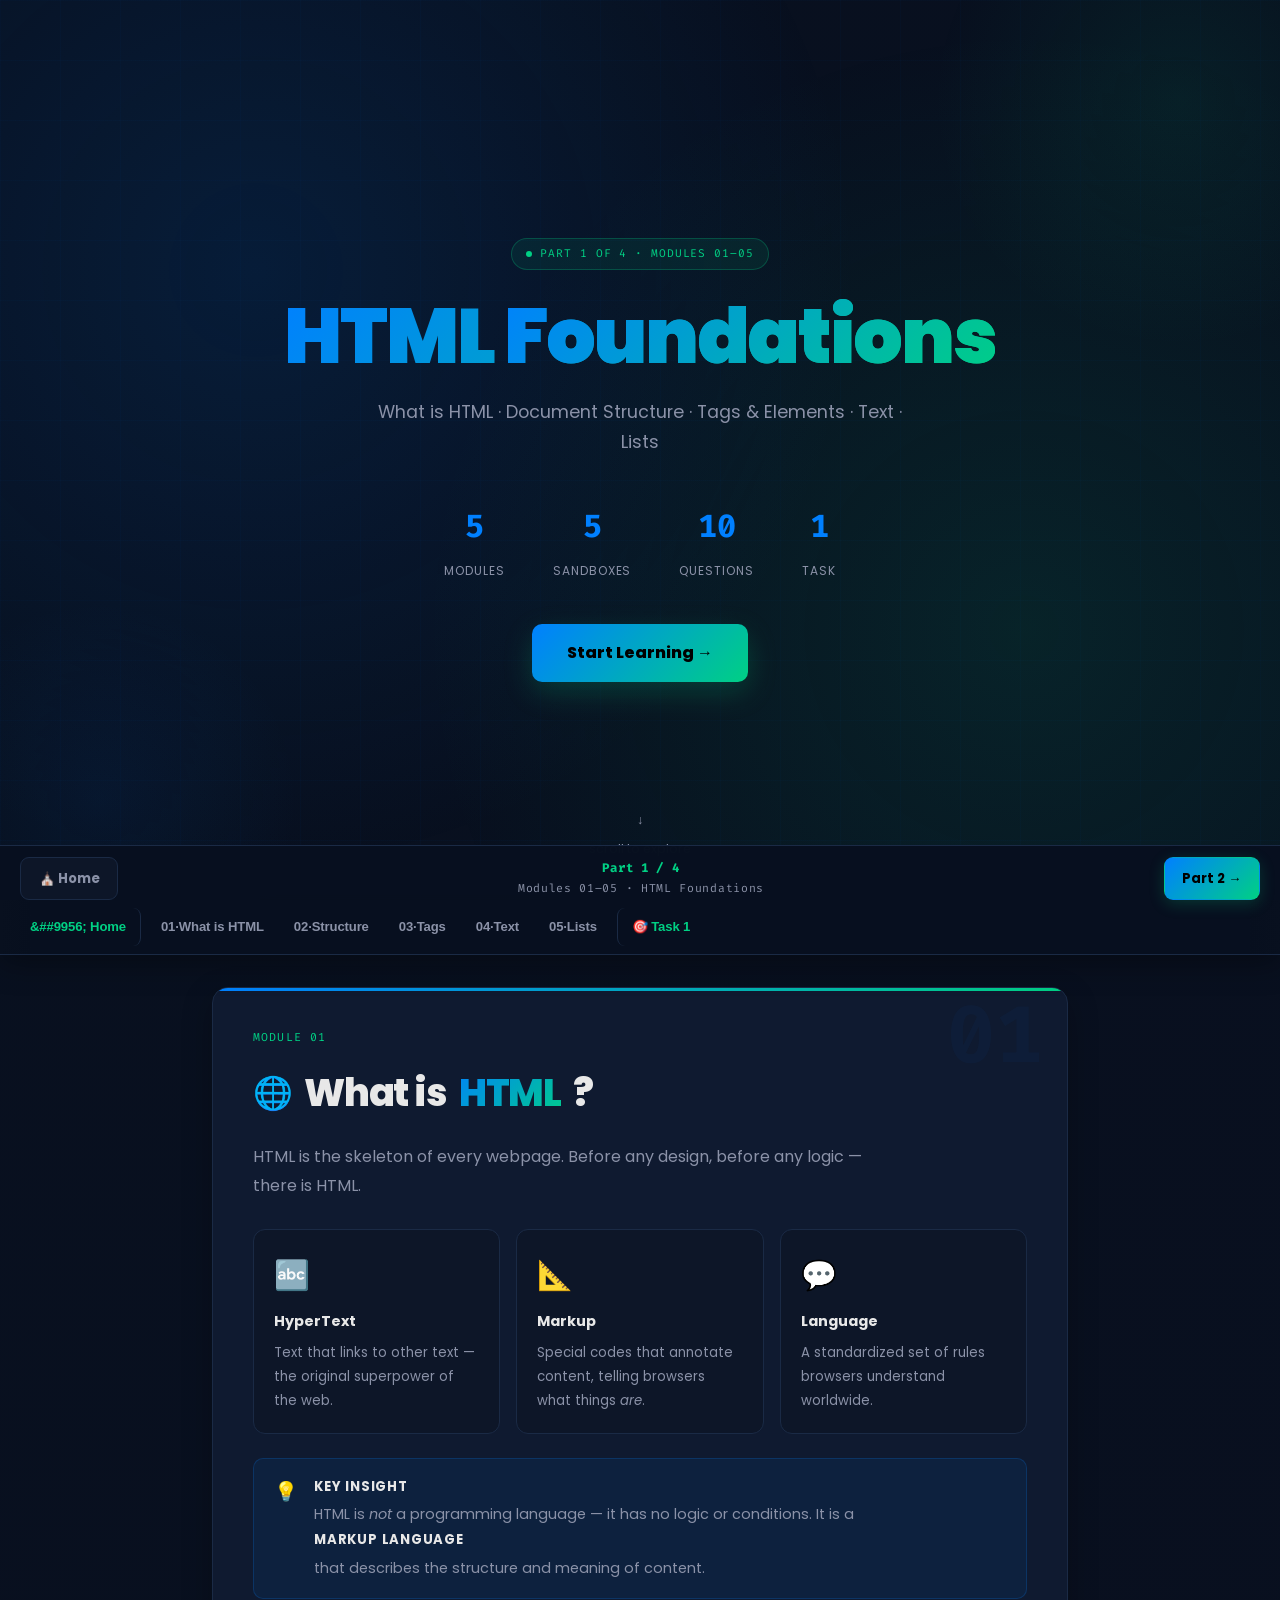
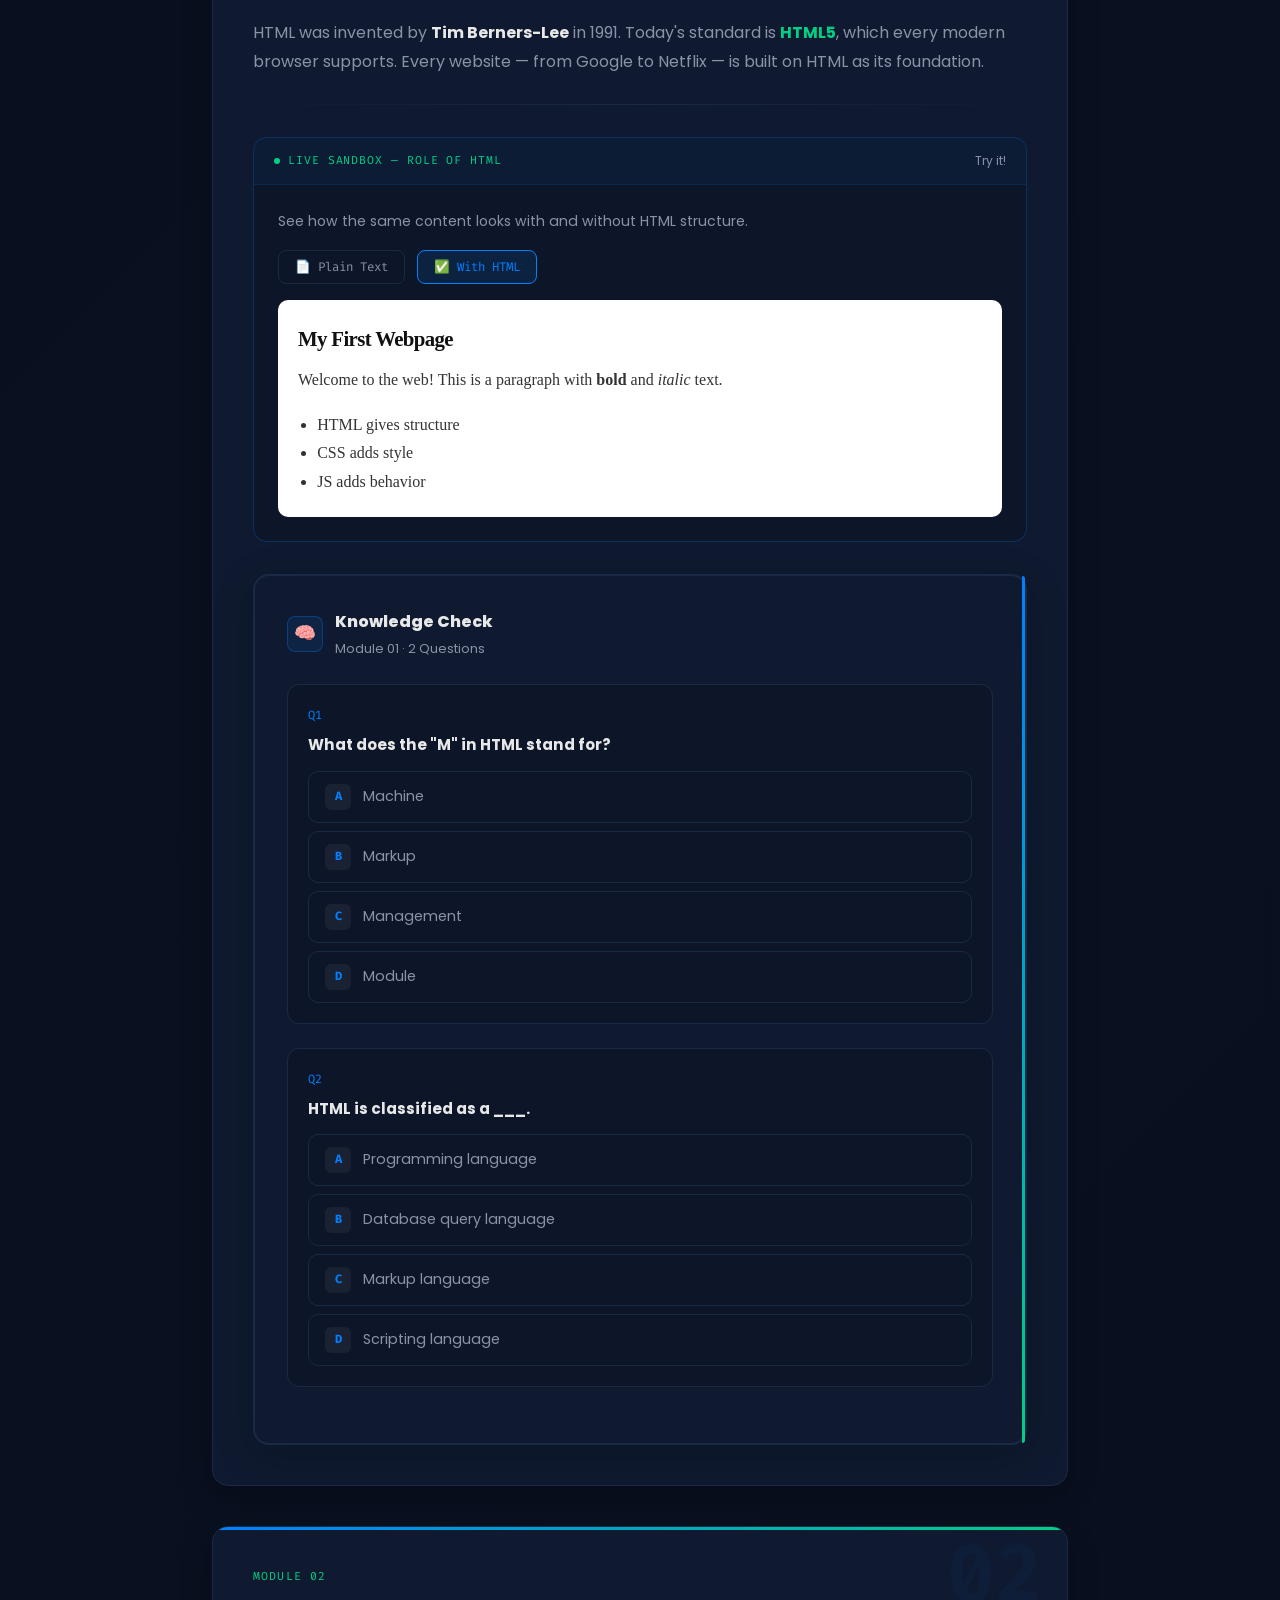
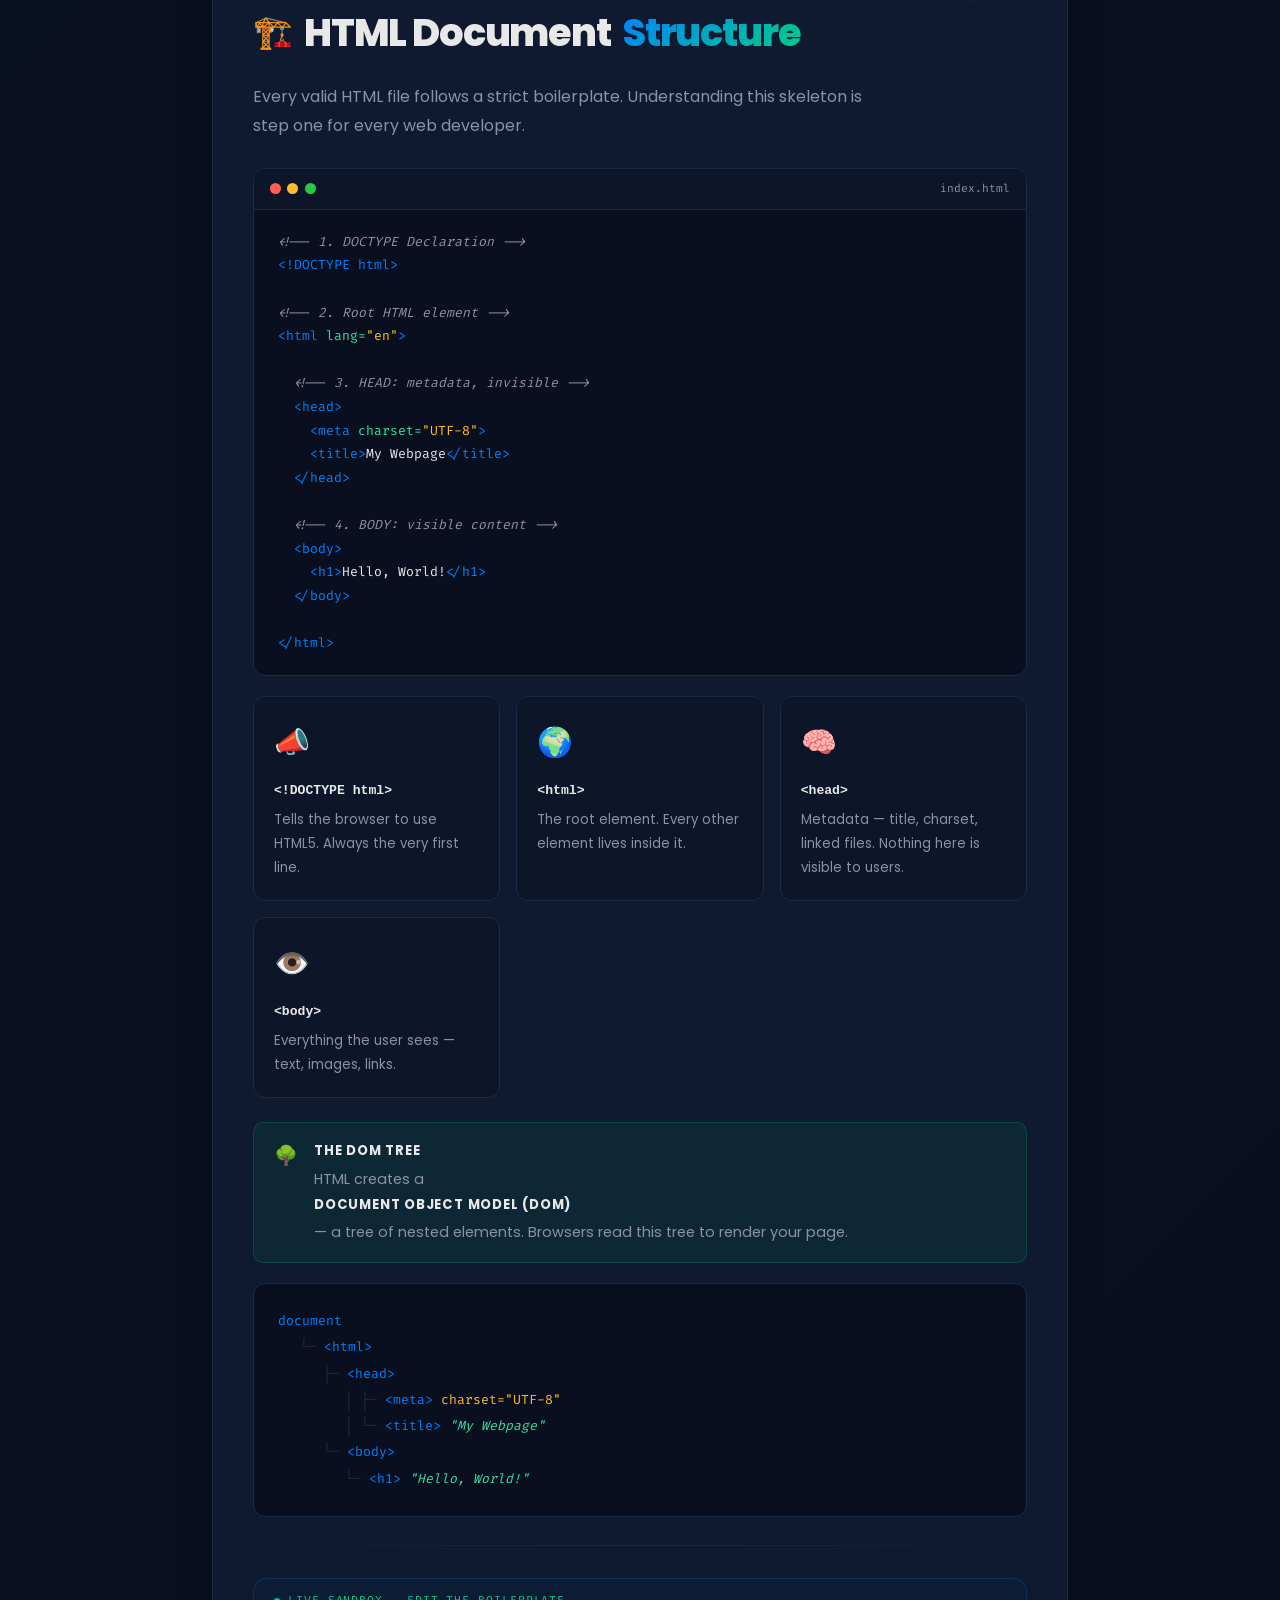
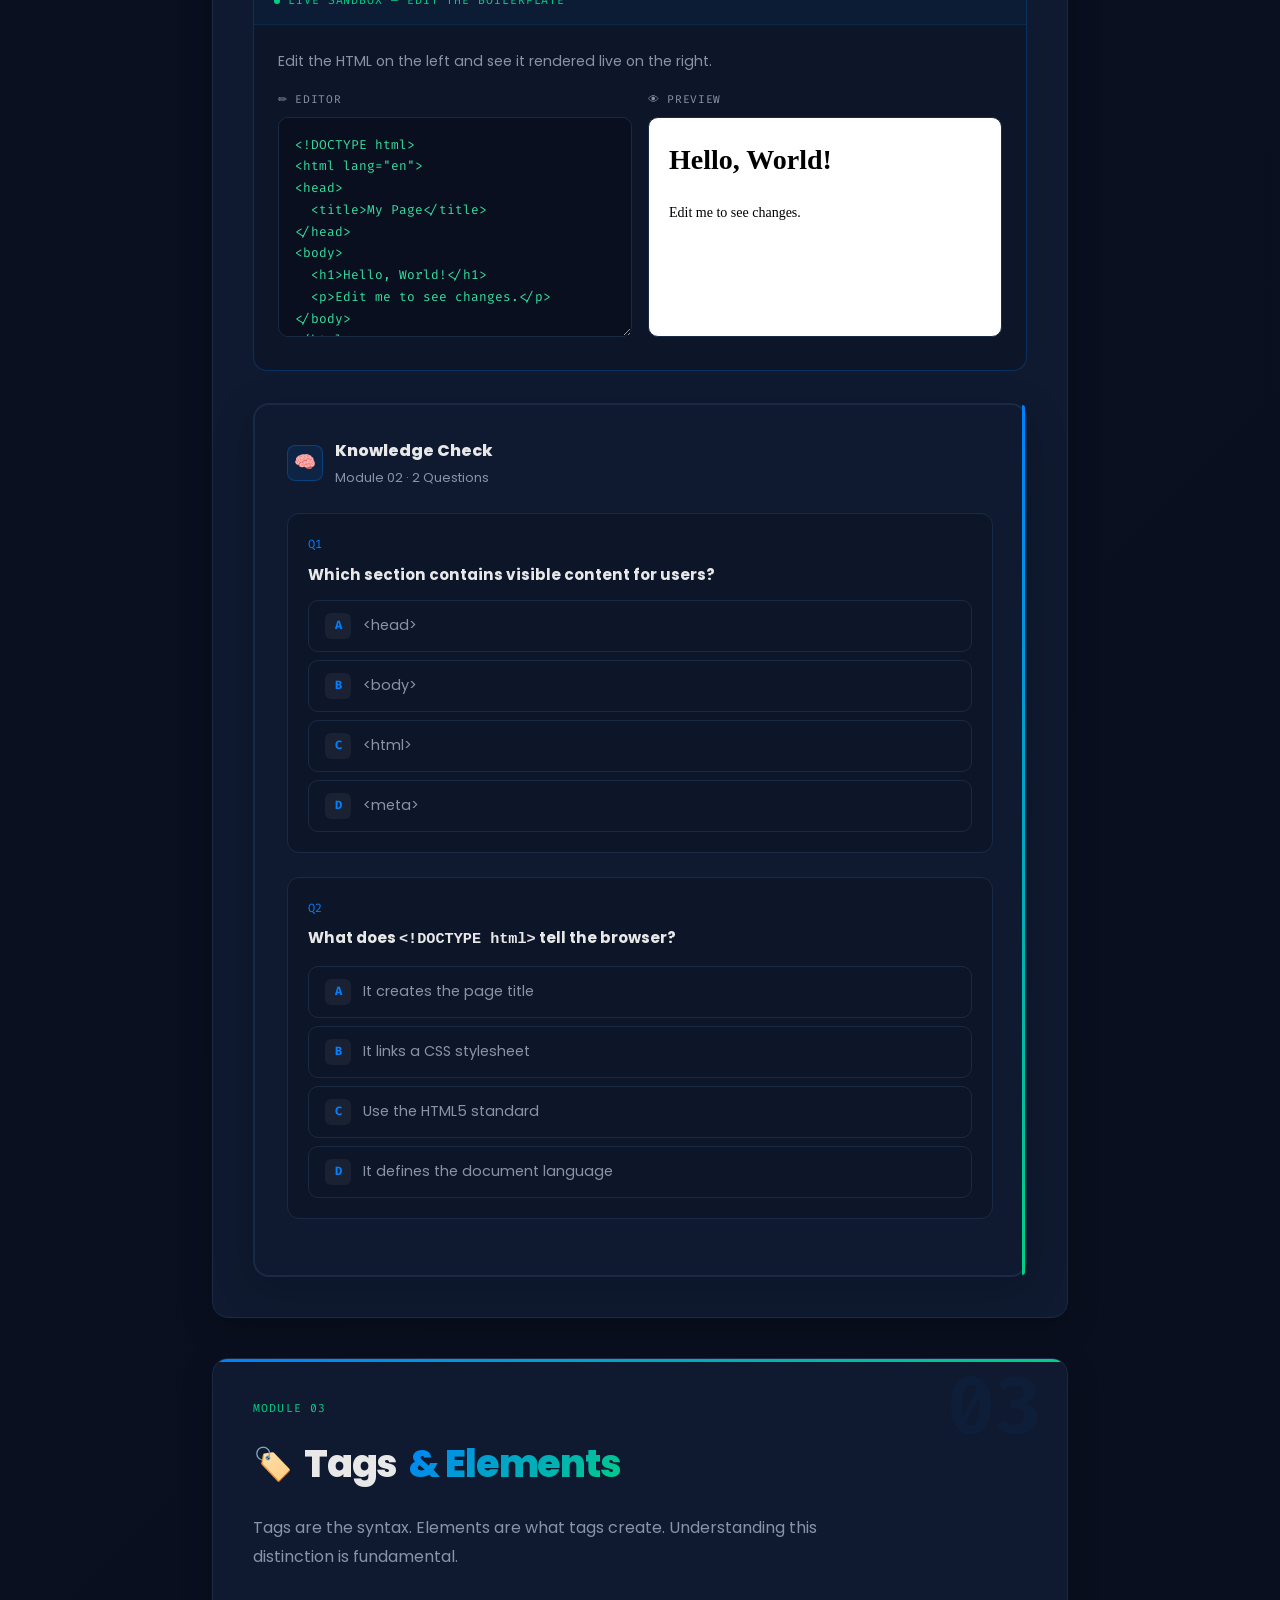
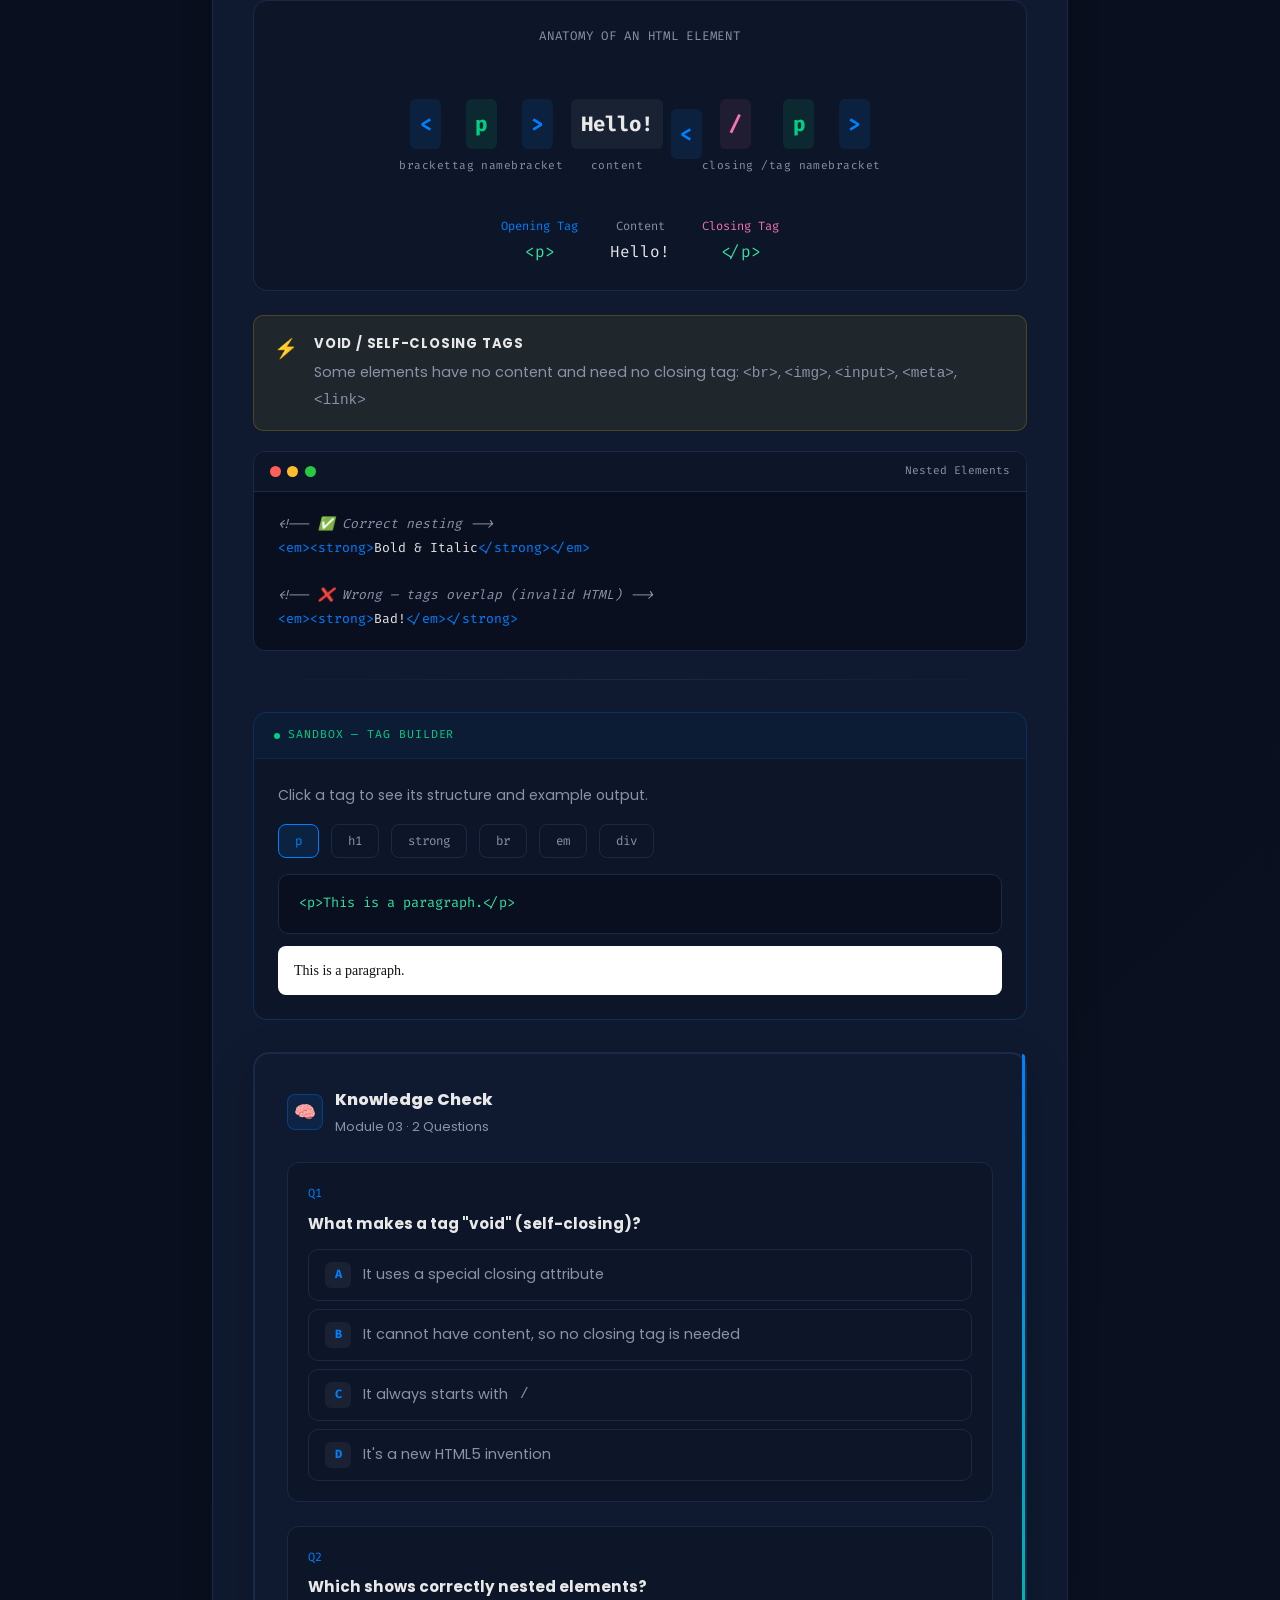
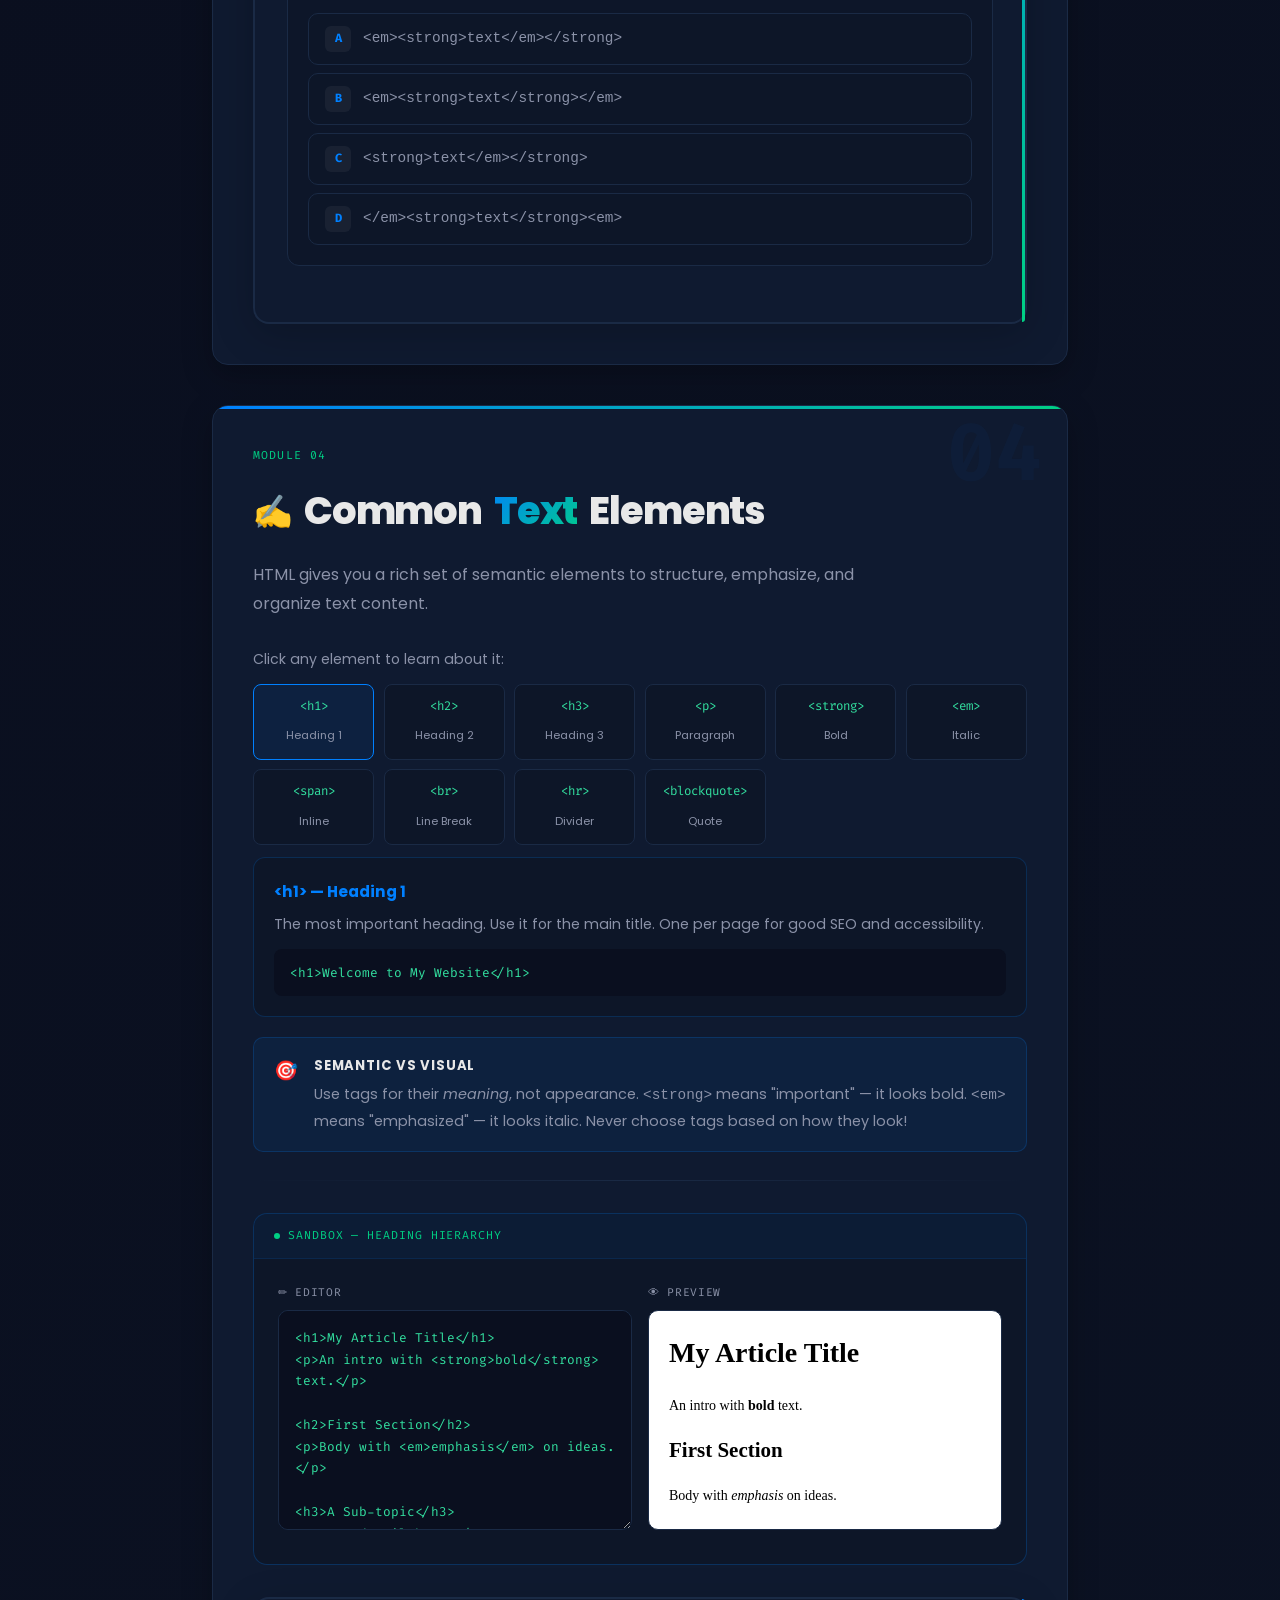
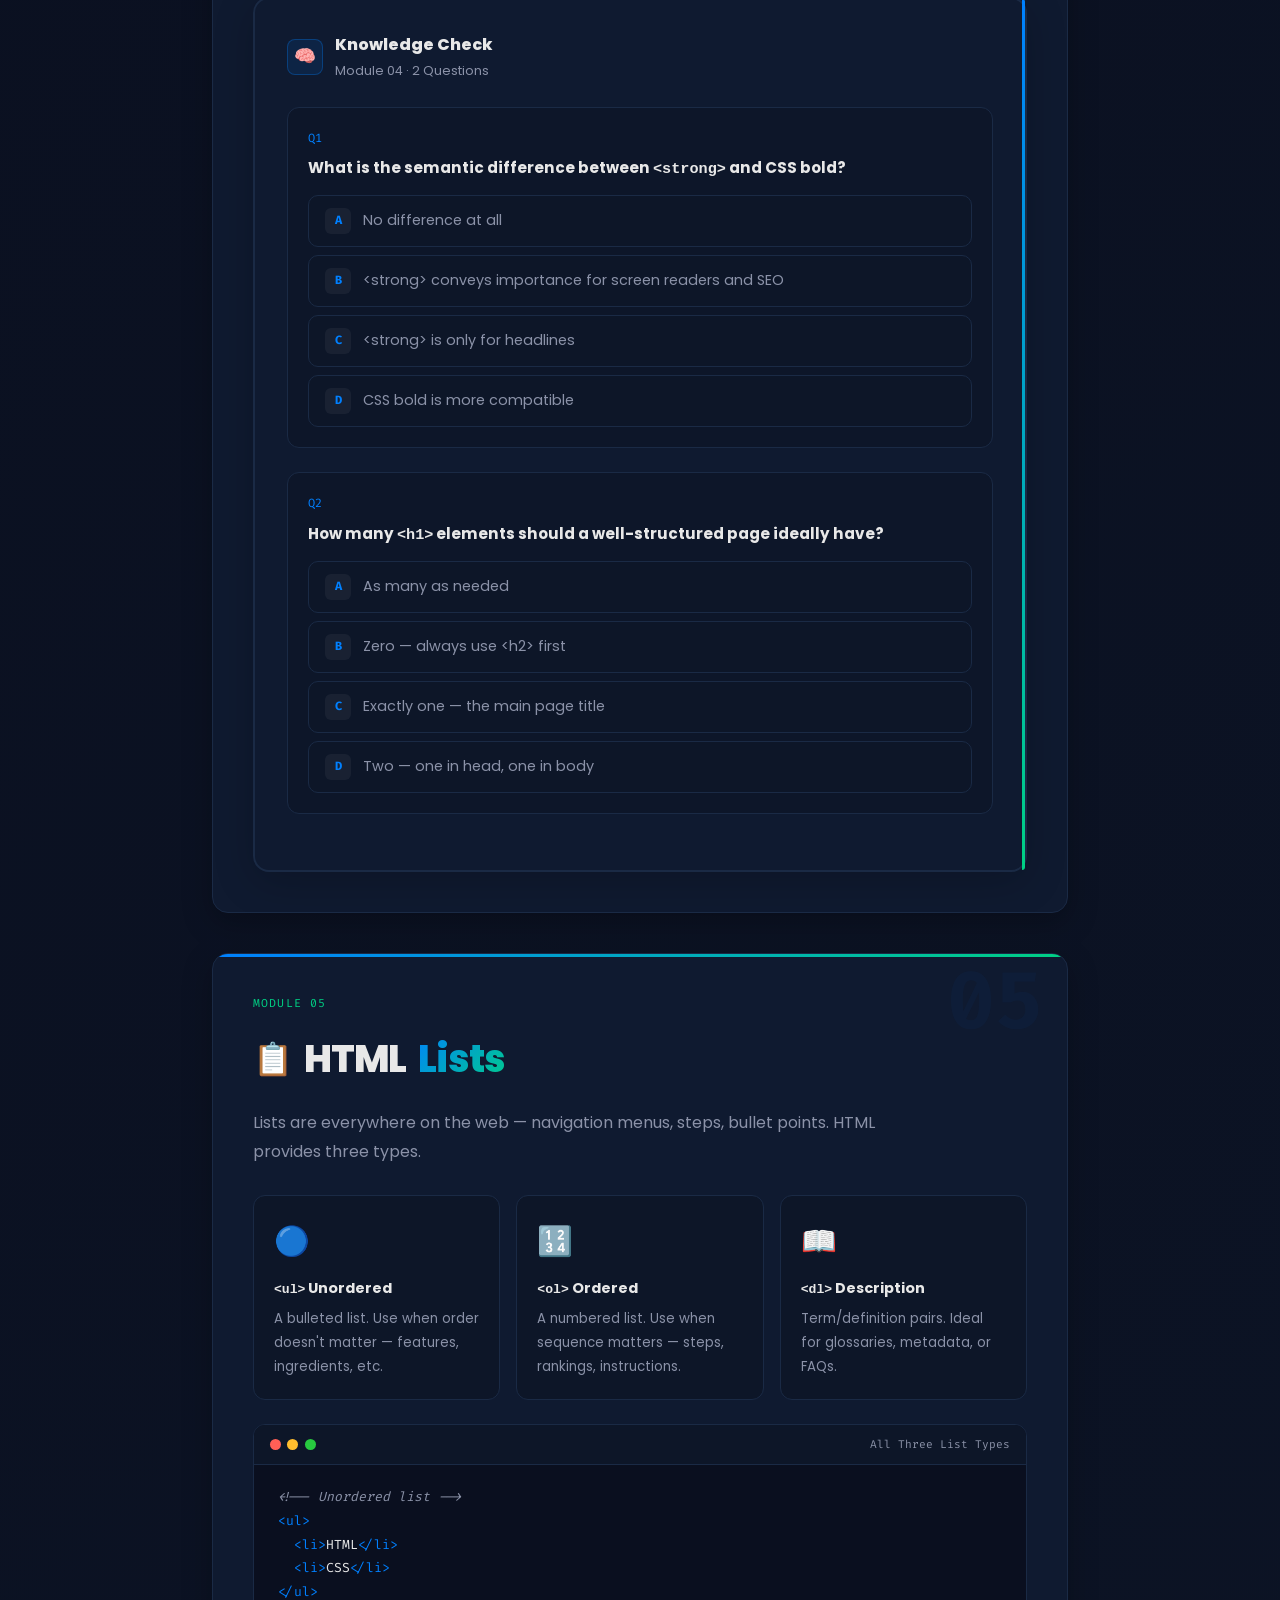
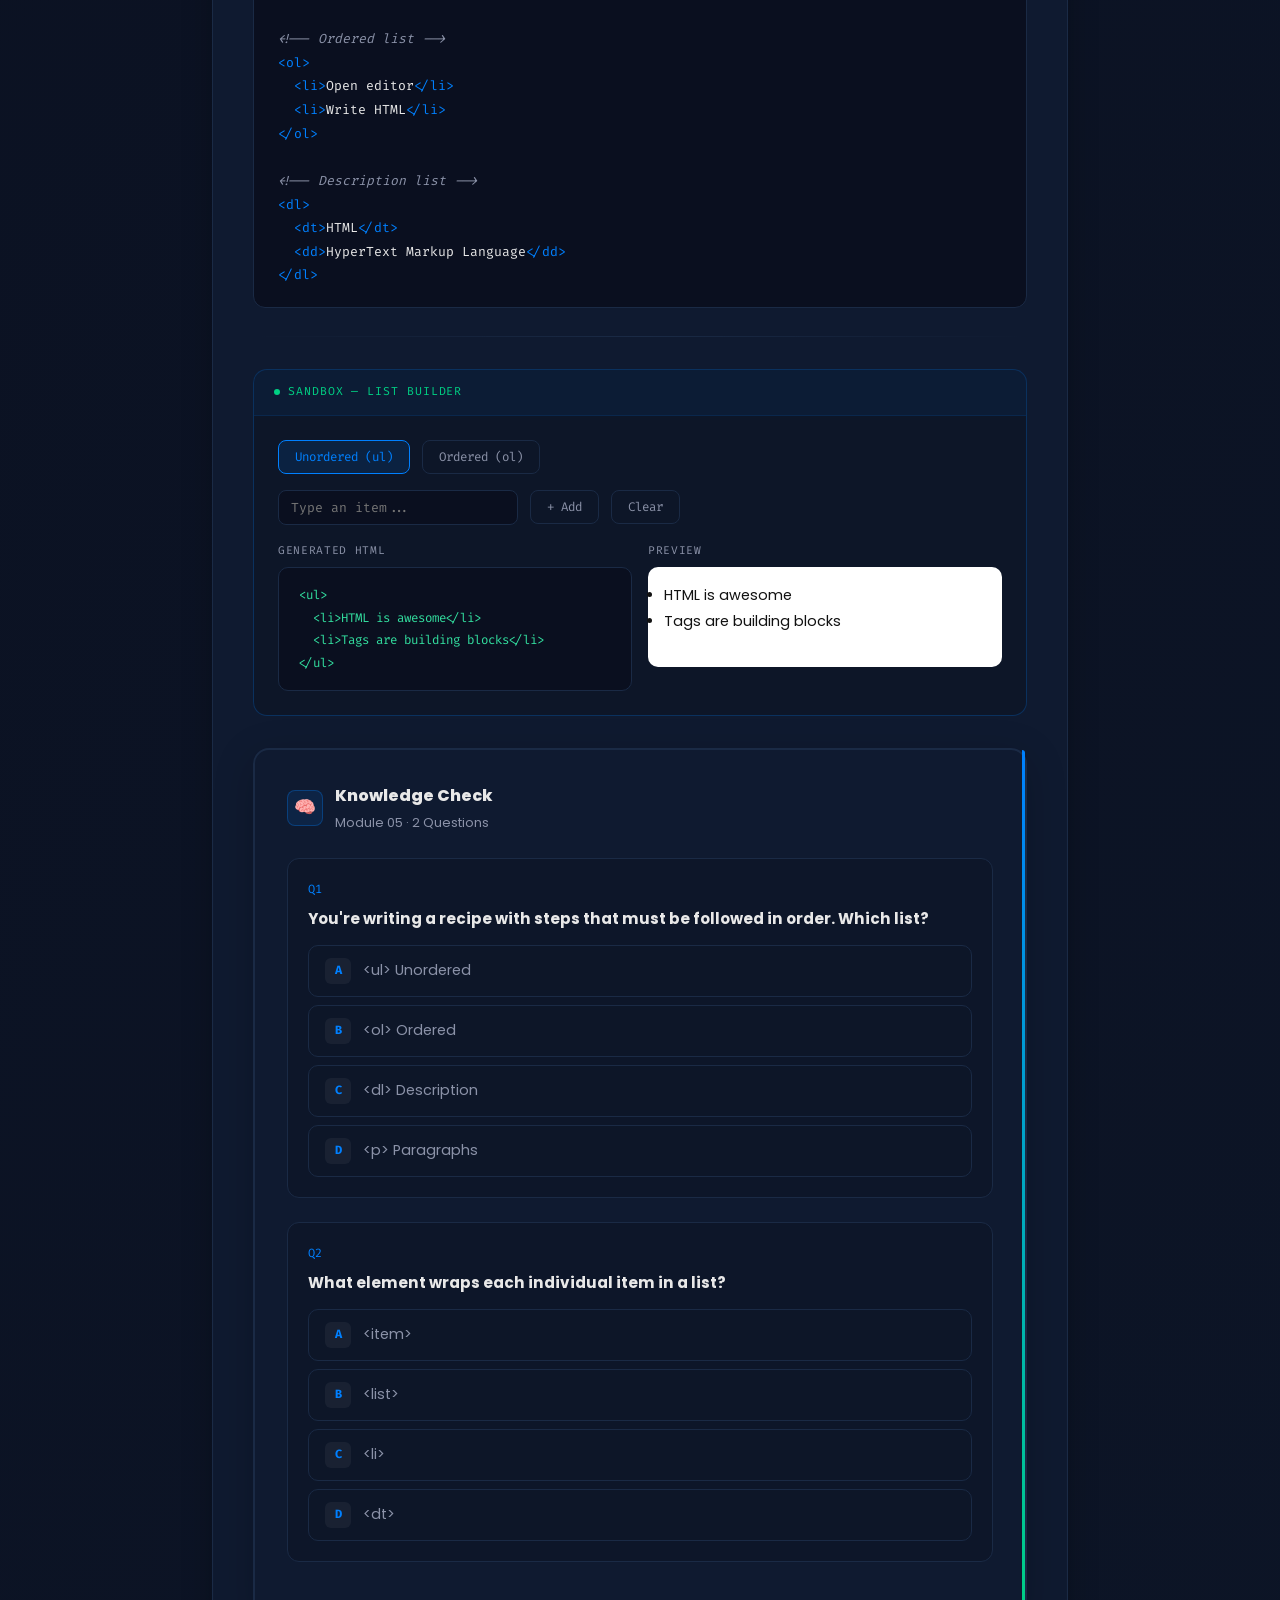
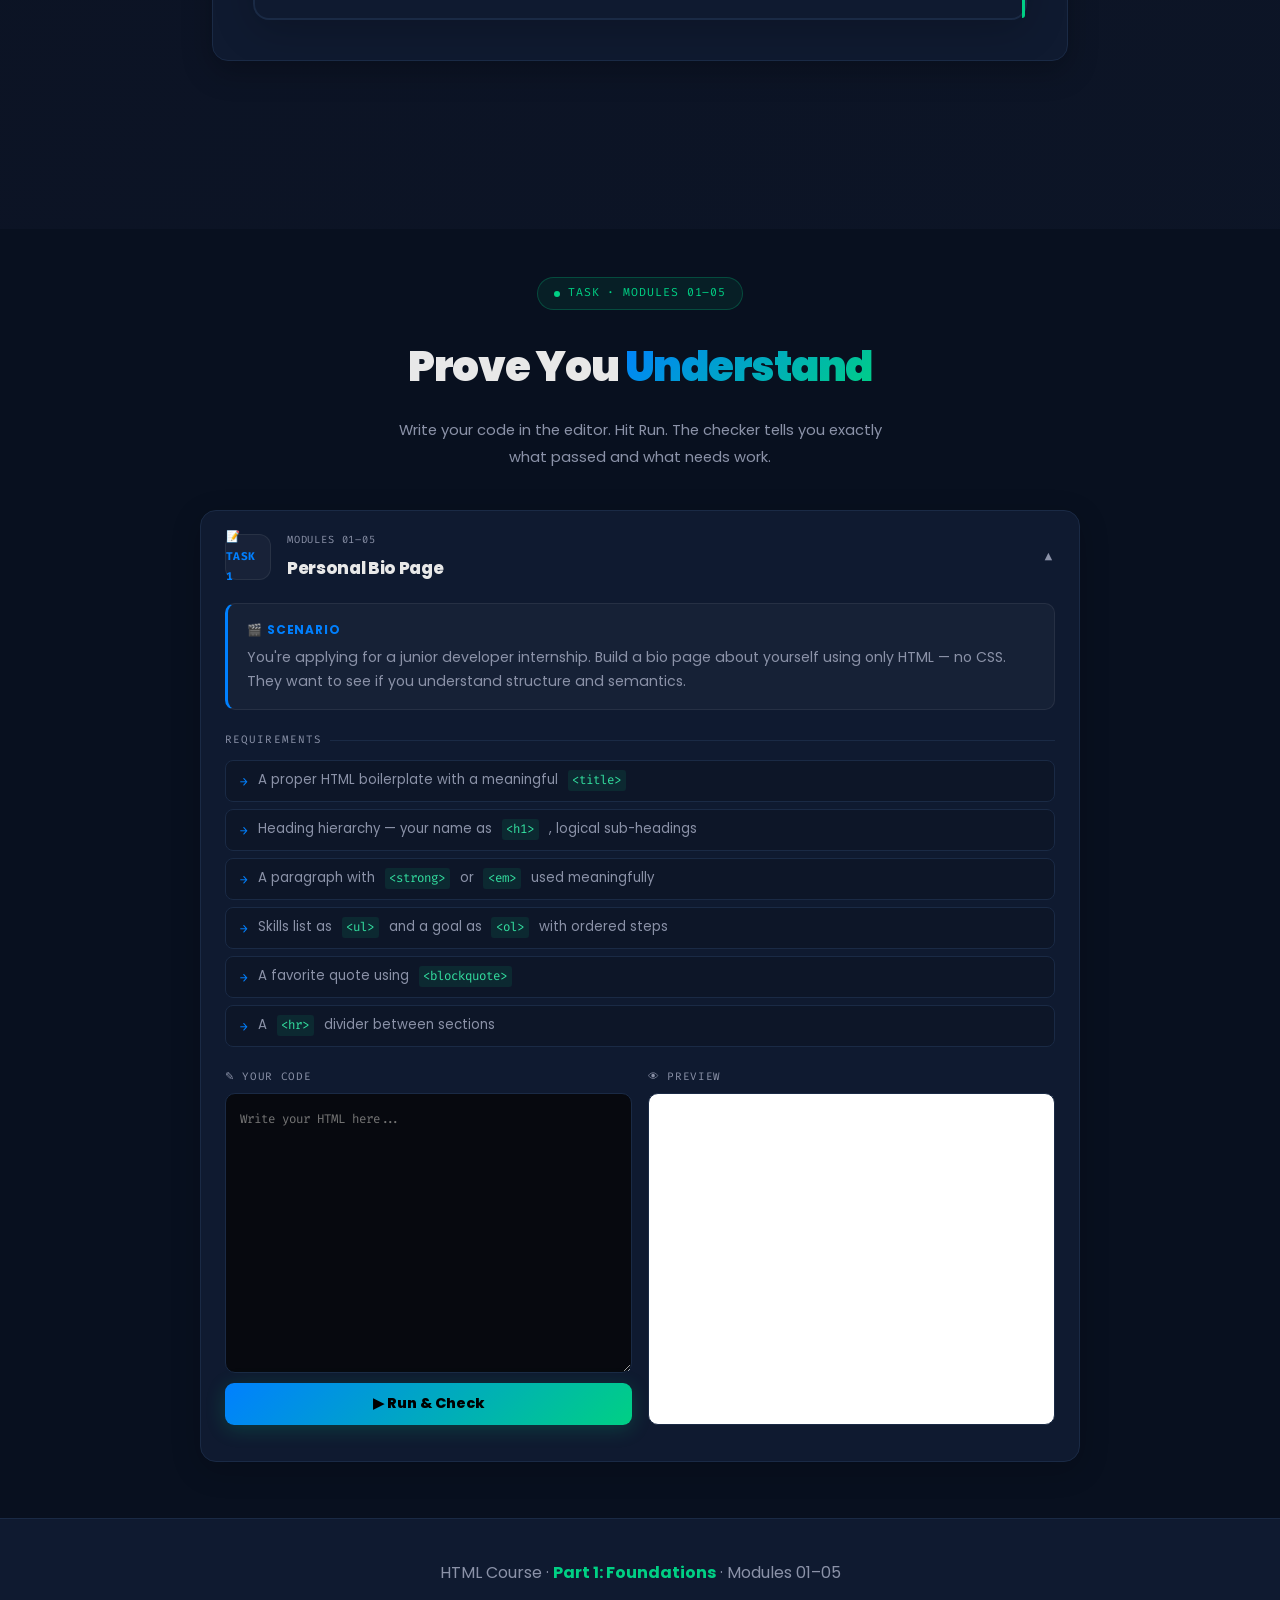
==== commit 78179eae: "Rename index1.html to index.html" ====
--- a/index.html
+++ b/index.html
@@ -3,10 +3,11 @@
 <head>
 <meta charset="UTF-8"/>
 <meta name="viewport" content="width=device-width, initial-scale=1.0"/>
-<title>HTML Masterclass — Structure, Tags & Elements</title>
+<title>HTML Course Part 1 - Modules 01-05</title>
 <link rel="preconnect" href="https://fonts.googleapis.com">
 <link href="https://fonts.googleapis.com/css2?family=Poppins:wght@300;400;600;700;800;900&family=Fira+Code:wght@400;600&display=swap" rel="stylesheet">
 <style>
+
 /* ══════════════════════════════════════════════
    ROOT VARIABLES — Your Design System
 ══════════════════════════════════════════════ */
@@ -1000,64 +1001,70 @@
   .task-preview-frame { min-height:200px; }
 }
 
+
+.part-nav {
+  position:fixed; bottom:0; left:0; right:0; z-index:300;
+  background:rgba(8,16,31,.97); backdrop-filter:blur(20px);
+  border-top:1px solid var(--border);
+  padding:.65rem 1.25rem env(safe-area-inset-bottom,.5rem);
+  display:flex; align-items:center; justify-content:space-between; gap:1rem;
+}
+.part-nav-btn {
+  display:inline-flex; align-items:center; gap:.5rem;
+  padding:.55rem 1.1rem; border-radius:9px;
+  border:1px solid var(--border); background:var(--bg-alt);
+  color:var(--text-muted); font-size:.82rem; font-weight:700;
+  text-decoration:none; transition:all .2s; font-family:var(--sans); cursor:pointer;
+}
+.part-nav-btn:hover { border-color:var(--primary-light); color:var(--primary-light); }
+.part-nav-btn.next {
+  background:linear-gradient(135deg,var(--primary-light),var(--accent));
+  color:#000; border-color:transparent; box-shadow:0 4px 16px rgba(0,208,132,.2);
+}
+.part-nav-btn.next:hover { transform:translateY(-1px); box-shadow:0 6px 24px rgba(0,208,132,.35); }
+.part-label { font-family:var(--mono); font-size:.72rem; color:var(--text-muted); letter-spacing:.06em; text-align:center; }
+.part-label strong { color:var(--accent); display:block; font-size:.78rem; }
+@media(max-width:768px) { main { padding-bottom:7rem; } }
 </style>
 </head>
 <body>
-
-<!-- Progress Bar -->
 <div class="progress-bar" id="progressBar"></div>
-
-<!-- ════════════ HEADER ════════════ -->
 <header>
-  <div class="header-badge">MODULE SERIES · WEB FUNDAMENTALS</div>
-  <h1>Introduction to<br>HTML</h1>
-  <p class="subtitle">Master the language of the web. Learn structure, tags, and elements — from scratch, interactively.</p>
+  <div style="display:inline-flex;align-items:center;gap:.5rem;font-family:var(--mono);font-size:.7rem;color:var(--accent);background:rgba(0,208,132,.08);border:1px solid rgba(0,208,132,.25);border-radius:99px;padding:.3rem .9rem;margin-bottom:1.5rem;letter-spacing:.08em;position:relative;z-index:2;">
+    <span style="width:6px;height:6px;background:var(--accent);border-radius:50%;animation:pulse 2s infinite;"></span>
+    PART 1 OF 4 &middot; MODULES 01&ndash;05
+  </div>
+  <h1>HTML <span style="background:linear-gradient(135deg,var(--primary-light),var(--accent));-webkit-background-clip:text;-webkit-text-fill-color:transparent;background-clip:text;">Foundations</span></h1>
+  <p class="subtitle">What is HTML &middot; Document Structure &middot; Tags &amp; Elements &middot; Text &middot; Lists</p>
   <div class="hero-stats">
-    <div class="stat"><span class="stat-num">17</span><span class="stat-label">Modules</span></div>
-    <div class="stat"><span class="stat-num">17</span><span class="stat-label">Sandboxes</span></div>
-    <div class="stat"><span class="stat-num">34</span><span class="stat-label">Questions</span></div>
-  </div>
-  <a href="#mod-intro" class="btn-start">Start Learning →</a>
-  <div class="scroll-hint"><span>↓</span><span>scroll to explore</span></div>
+    <div class="stat"><span class="stat-num">5</span><span class="stat-label">Modules</span></div>
+    <div class="stat"><span class="stat-num">5</span><span class="stat-label">Sandboxes</span></div>
+    <div class="stat"><span class="stat-num">10</span><span class="stat-label">Questions</span></div>
+    <div class="stat"><span class="stat-num">1</span><span class="stat-label">Task</span></div>
+  </div>
+  <a href="#mod-intro" class="btn-start">Start Learning &rarr;</a>
+  <div class="scroll-hint"><span>&darr;</span><span>scroll to explore</span></div>
 </header>
-
-<!-- ════════════ NAV ════════════ -->
 <nav>
   <div class="container">
-    <a href="#mod-intro">01·HTML</a>
-    <a href="#mod-structure">02·Structure</a>
-    <a href="#mod-tags">03·Tags</a>
-    <a href="#mod-text">04·Text</a>
-    <a href="#mod-lists">05·Lists</a>
-    <a href="#mod-links">06·Links</a>
-    <a href="#mod-attributes">07·Attributes</a>
-    <a href="#mod-forms">08·Forms</a>
-    <a href="#mod-semantic">09·Semantic</a>
-    <a href="#mod-tables">10·Tables</a>
-    <a href="#mod-media">11·Multimedia</a>
-    <a href="#mod-entities">12·Entities</a>
-    <a href="#mod-meta">13·Meta&amp;SEO</a>
-    <a href="#mod-a11y">14·Accessibility</a>
-    <a href="#mod-formval">15·Form Validation</a>
-    <a href="#mod-global">16·Global Attrs</a>
-    <a href="#mod-images-adv">17·Responsive Img</a>
+    <a href="index.html" style="color:var(--accent);border-right:1px solid var(--border);padding-right:14px;margin-right:4px;">&##9956; Home</a>
+    <a href="#mod-intro">01&middot;What is HTML</a>
+    <a href="#mod-structure">02&middot;Structure</a>
+    <a href="#mod-tags">03&middot;Tags</a>
+    <a href="#mod-text">04&middot;Text</a>
+    <a href="#mod-lists">05&middot;Lists</a>
+    <a href="#task-section" style="color:var(--accent);border-left:1px solid var(--border);margin-left:4px;padding-left:14px;">&#127919; Task 1</a>
   </div>
 </nav>
-
-<!-- ════════════ MOBILE BOTTOM NAV ════════════ -->
 <div class="mobile-module-nav" id="mobileNav">
   <div class="mobile-nav-inner">
-    <button class="mob-nav-btn" onclick="mobileNavMove(-1)">←</button>
-    <div class="mob-nav-label" id="mobNavLabel">01 · What is HTML</div>
-    <button class="mob-nav-btn" onclick="mobileNavMove(1)">→</button>
+    <button class="mob-nav-btn" onclick="mobileNavMove(-1)">&larr;</button>
+    <div class="mob-nav-label" id="mobNavLabel">01 &middot; What is HTML</div>
+    <button class="mob-nav-btn" onclick="mobileNavMove(1)">&rarr;</button>
   </div>
   <div class="mob-nav-dots" id="mobNavDots" style="justify-content:center;margin-top:.35rem;flex-wrap:wrap;gap:3px;"></div>
 </div>
-
-<!-- ════════════ MAIN ════════════ -->
-<main>
-<div class="container">
-
+<main><div class="container">
 <!-- ─── MODULE 1 ─── -->
 <section class="section" id="mod-intro">
   <div class="section-number">01</div>
@@ -1590,1527 +1597,80 @@
     <button class="quiz-reset" id="reset-q9q10" onclick="resetQuiz(['q9','q10'],'reset-q9q10')">↺ Try Again</button>
   </div>
 </section>
-
-<!-- ─── MODULE 6 ─── -->
-<section class="section" id="mod-links">
-  <div class="section-number">06</div>
-  <div class="module-tag">MODULE 06</div>
-  <h2><span class="emoji">🔗</span> Links <span class="accent-word">&amp; Images</span></h2>
-  <p class="module-desc">Links connect the web. Images bring it to life. These two elements make up the majority of visual web content.</p>
-
-  <div class="code-block">
-    <div class="code-block-header">
-      <div class="code-dots"><div class="dot red"></div><div class="dot yellow"></div><div class="dot green"></div></div>
-      <div class="code-lang">Links &amp; Images</div>
-    </div>
-    <pre><span class="com">&lt;!-- Anchor tag --&gt;</span>
-<span class="tag">&lt;a</span> <span class="attr">href</span>=<span class="val">"https://example.com"</span><span class="tag">&gt;</span>
-  <span class="txt">Click to visit Example</span>
-<span class="tag">&lt;/a&gt;</span>
-
-<span class="com">&lt;!-- Open in new tab --&gt;</span>
-<span class="tag">&lt;a</span> <span class="attr">href</span>=<span class="val">"https://example.com"</span> <span class="attr">target</span>=<span class="val">"_blank"</span><span class="tag">&gt;</span>
-  <span class="txt">New Tab</span>
-<span class="tag">&lt;/a&gt;</span>
-
-<span class="com">&lt;!-- Image: a void element --&gt;</span>
-<span class="tag">&lt;img</span>
-  <span class="attr">src</span>=<span class="val">"photo.jpg"</span>
-  <span class="attr">alt</span>=<span class="val">"A beautiful sunset"</span>
-  <span class="attr">width</span>=<span class="val">"400"</span>
-<span class="tag">&gt;</span></pre>
-  </div>
-
-  <div class="concept-grid">
-    <div class="concept-card">
-      <div class="concept-card-icon">🔗</div>
-      <h4><code>href</code></h4>
-      <p>Hypertext REFerence. The URL the link navigates to.</p>
-    </div>
-    <div class="concept-card">
-      <div class="concept-card-icon">🖼️</div>
-      <h4><code>src</code></h4>
-      <p>Image source — a URL or file path. Without it, nothing displays.</p>
-    </div>
-    <div class="concept-card">
-      <div class="concept-card-icon">♿</div>
-      <h4><code>alt</code></h4>
-      <p>Alternative text for screen readers and failed image loads. Always include!</p>
-    </div>
-    <div class="concept-card">
-      <div class="concept-card-icon">🪟</div>
-      <h4><code>target="_blank"</code></h4>
-      <p>Opens the link in a new browser tab. Good for external links.</p>
-    </div>
-  </div>
-
-  <div class="divider"></div>
-
-  <div class="sandbox-wrap">
-    <div class="sandbox-header"><div class="sandbox-label">LIVE SANDBOX — LINKS &amp; IMAGES</div></div>
-    <div class="sandbox-body">
-      <div class="editor-preview">
-        <div>
-          <div class="pane-label">✏ EDITOR</div>
-          <textarea class="code-editor" id="sb6ed" spellcheck="false" oninput="updatePreview('sb6ed','sb6pv')">&lt;h2&gt;Links &amp; Images&lt;/h2&gt;
-
-&lt;p&gt;Visit 
-  &lt;a href="https://developer.mozilla.org" target="_blank"&gt;
-    MDN Web Docs
-  &lt;/a&gt;
-  for HTML reference.
-&lt;/p&gt;
-
-&lt;img 
-  src="https://picsum.photos/300/150?random=5"
-  alt="Random placeholder image"
-  style="border-radius:8px;margin-top:1rem;"
-&gt;</textarea>
-        </div>
-        <div>
-          <div class="pane-label">👁 PREVIEW</div>
-          <iframe class="preview-frame" id="sb6pv"></iframe>
-        </div>
-      </div>
-    </div>
-  </div>
-
-  <div class="quiz-wrap">
-    <div class="quiz-header">
-      <div class="quiz-icon">🧠</div>
-      <div><div class="quiz-title">Knowledge Check</div><div class="quiz-sub">Module 06 · 2 Questions</div></div>
-    </div>
-    <div class="question-block" id="q11">
-      <div class="question-num">Q1</div>
-      <div class="question-text">What does the <code>alt</code> attribute on an image do?</div>
-      <div class="options">
-        <div class="option" onclick="checkAnswer(this,'q11',false)"><span class="option-letter">A</span> Sets the image size</div>
-        <div class="option" onclick="checkAnswer(this,'q11',false)"><span class="option-letter">B</span> Adds a caption below the image</div>
-        <div class="option" onclick="checkAnswer(this,'q11',true)"><span class="option-letter">C</span> Text description for accessibility and fallback</div>
-        <div class="option" onclick="checkAnswer(this,'q11',false)"><span class="option-letter">D</span> Links the image to another page</div>
-      </div>
-      <div class="feedback-msg" id="q11-feedback"></div>
-    </div>
-    <div class="question-block" id="q12">
-      <div class="question-num">Q2</div>
-      <div class="question-text">Which attribute makes a link open in a new tab?</div>
-      <div class="options">
-        <div class="option" onclick="checkAnswer(this,'q12',false)"><span class="option-letter">A</span> <code>href="_new"</code></div>
-        <div class="option" onclick="checkAnswer(this,'q12',true)"><span class="option-letter">B</span> <code>target="_blank"</code></div>
-        <div class="option" onclick="checkAnswer(this,'q12',false)"><span class="option-letter">C</span> <code>open="tab"</code></div>
-        <div class="option" onclick="checkAnswer(this,'q12',false)"><span class="option-letter">D</span> <code>link="newtab"</code></div>
-      </div>
-      <div class="feedback-msg" id="q12-feedback"></div>
-    </div>
-    <button class="quiz-reset" id="reset-q11q12" onclick="resetQuiz(['q11','q12'],'reset-q11q12')">↺ Try Again</button>
-  </div>
-</section>
-
-<!-- ─── MODULE 7 ─── -->
-<section class="section" id="mod-attributes">
-  <div class="section-number">07</div>
-  <div class="module-tag">MODULE 07</div>
-  <h2><span class="emoji">⚙️</span> HTML <span class="accent-word">Attributes</span></h2>
-  <p class="module-desc">Attributes are extra information added to elements. They modify behavior, link resources, and give elements identity.</p>
-
-  <div style="background:var(--bg-alt);border:1px solid var(--border);border-radius:14px;padding:1.5rem;margin-bottom:1.5rem;">
-    <p style="font-size:.78rem;color:var(--text-muted);text-align:center;font-family:var(--mono);letter-spacing:.06em;margin-bottom:1rem;">ATTRIBUTE SYNTAX</p>
-    <div style="display:flex;justify-content:center;align-items:center;gap:.3rem;flex-wrap:wrap;row-gap:.5rem;">
-      <div style="font-family:var(--mono);font-size:1.1rem;color:var(--primary-light);background:rgba(0,128,255,0.1);padding:.4rem .6rem;border-radius:6px;">&lt;a</div>
-      <div style="font-family:var(--mono);font-size:1.1rem;color:var(--accent-light);background:rgba(0,208,132,0.1);padding:.4rem .6rem;border-radius:6px;">href</div>
-      <div style="font-family:var(--mono);font-size:1.1rem;color:var(--text-muted);padding:.4rem .1rem;">=</div>
-      <div style="font-family:var(--mono);font-size:1.1rem;color:#fbbf24;background:rgba(251,191,36,0.1);padding:.4rem .6rem;border-radius:6px;">"https://..."</div>
-      <div style="font-family:var(--mono);font-size:1.1rem;color:var(--primary-light);background:rgba(0,128,255,0.1);padding:.4rem .6rem;border-radius:6px;">&gt;</div>
-    </div>
-    <div style="display:flex;justify-content:center;gap:2.5rem;margin-top:.75rem;flex-wrap:wrap;">
-      <div style="text-align:center;font-size:.75rem;color:var(--primary-light);">Element tag</div>
-      <div style="text-align:center;font-size:.75rem;color:var(--accent);">Attribute name</div>
-      <div style="text-align:center;font-size:.75rem;color:#fbbf24;">Attribute value</div>
-    </div>
-  </div>
-
-  <div class="concept-grid">
-    <div class="concept-card">
-      <div class="concept-card-icon">🪪</div>
-      <h4><code>id</code></h4>
-      <p>Unique identifier for one element. No duplicates on a page.</p>
-    </div>
-    <div class="concept-card">
-      <div class="concept-card-icon">🏷️</div>
-      <h4><code>class</code></h4>
-      <p>Reusable label for multiple elements. Primarily used to target CSS styles.</p>
-    </div>
-    <div class="concept-card">
-      <div class="concept-card-icon">🎨</div>
-      <h4><code>style</code></h4>
-      <p>Inline CSS. Quick but not ideal for large projects.</p>
-    </div>
-    <div class="concept-card">
-      <div class="concept-card-icon">💬</div>
-      <h4><code>title</code></h4>
-      <p>Tooltip shown on hover. Useful for extra info or icon labels.</p>
-    </div>
-  </div>
-
-  <div class="divider"></div>
-
-  <div class="sandbox-wrap">
-    <div class="sandbox-header"><div class="sandbox-label">SANDBOX — ATTRIBUTE BUILDER</div></div>
-    <div class="sandbox-body">
-      <p style="font-size:.88rem;color:var(--text-muted);margin-bottom:1.25rem;">Build an HTML element with attributes. Watch the code update in real-time.</p>
-      <div class="attr-builder">
-        <div class="attr-row">
-          <label>Tag</label>
-          <select class="attr-input" id="attrTag" onchange="buildAttr()" style="cursor:pointer;">
-            <option value="a">a (link)</option>
-            <option value="p">p (paragraph)</option>
-            <option value="div">div</option>
-            <option value="button">button</option>
-          </select>
-        </div>
-        <div class="attr-row">
-          <label>id</label>
-          <input class="attr-input" id="attrId" placeholder="e.g. main-title" oninput="buildAttr()">
-        </div>
-        <div class="attr-row">
-          <label>class</label>
-          <input class="attr-input" id="attrClass" placeholder="e.g. btn primary" oninput="buildAttr()">
-        </div>
-        <div class="attr-row">
-          <label>Content</label>
-          <input class="attr-input" id="attrContent" placeholder="e.g. Click Me!" oninput="buildAttr()" value="Hello World">
-        </div>
-        <div class="attr-row">
-          <label>style</label>
-          <input class="attr-input" id="attrStyle" placeholder="e.g. color: red;" oninput="buildAttr()">
-        </div>
-        <div class="pane-label" style="margin-bottom:.4rem;">GENERATED HTML</div>
-        <div class="attr-output" id="attrOutput"></div>
-        <div style="margin-top:.75rem;">
-          <div class="pane-label" style="margin-bottom:.4rem;">PREVIEW</div>
-          <div style="background:#fff;border-radius:10px;padding:1rem;min-height:50px;color:#111;" id="attrPreview"></div>
-        </div>
-      </div>
-    </div>
-  </div>
-
-  <div class="quiz-wrap">
-    <div class="quiz-header">
-      <div class="quiz-icon">🧠</div>
-      <div><div class="quiz-title">Knowledge Check</div><div class="quiz-sub">Module 07 · 2 Questions</div></div>
-    </div>
-    <div class="question-block" id="q13">
-      <div class="question-num">Q1</div>
-      <div class="question-text">What is the key difference between <code>id</code> and <code>class</code>?</div>
-      <div class="options">
-        <div class="option" onclick="checkAnswer(this,'q13',false)"><span class="option-letter">A</span> id is for CSS, class is for JS</div>
-        <div class="option" onclick="checkAnswer(this,'q13',true)"><span class="option-letter">B</span> id must be unique; class can be reused on multiple elements</div>
-        <div class="option" onclick="checkAnswer(this,'q13',false)"><span class="option-letter">C</span> They are identical — just different names</div>
-        <div class="option" onclick="checkAnswer(this,'q13',false)"><span class="option-letter">D</span> class is only for div elements</div>
-      </div>
-      <div class="feedback-msg" id="q13-feedback"></div>
-    </div>
-    <div class="question-block" id="q14">
-      <div class="question-num">Q2</div>
-      <div class="question-text">Which is the correct attribute syntax?</div>
-      <div class="options">
-        <div class="option" onclick="checkAnswer(this,'q14',false)"><span class="option-letter">A</span> <code>class:"main-btn"</code></div>
-        <div class="option" onclick="checkAnswer(this,'q14',false)"><span class="option-letter">B</span> <code>[class]="main-btn"</code></div>
-        <div class="option" onclick="checkAnswer(this,'q14',true)"><span class="option-letter">C</span> <code>class="main-btn"</code></div>
-        <div class="option" onclick="checkAnswer(this,'q14',false)"><span class="option-letter">D</span> <code>class(main-btn)</code></div>
-      </div>
-      <div class="feedback-msg" id="q14-feedback"></div>
-    </div>
-    <button class="quiz-reset" id="reset-q13q14" onclick="resetQuiz(['q13','q14'],'reset-q13q14')">↺ Try Again</button>
-  </div>
-</section>
-
-<!-- ─── MODULE 8: FORMS ─── -->
-<section class="section" id="mod-forms">
-  <div class="section-number">08</div>
-  <div class="module-tag">MODULE 08</div>
-  <h2><span class="emoji">📝</span> HTML <span class="accent-word">Forms</span></h2>
-  <p class="module-desc">Forms are how users interact with websites — login, search, signup, checkout. Every form you've ever filled in was built with HTML form elements.</p>
-
-  <div class="concept-grid">
-    <div class="concept-card">
-      <div class="concept-card-icon">📦</div>
-      <h4><code>&lt;form&gt;</code></h4>
-      <p>The container that wraps all form controls. Has <code>action</code> (where to send data) and <code>method</code> (GET or POST).</p>
-    </div>
-    <div class="concept-card">
-      <div class="concept-card-icon">⌨️</div>
-      <h4><code>&lt;input&gt;</code></h4>
-      <p>The most versatile form element. Its behavior changes based on the <code>type</code> attribute.</p>
-    </div>
-    <div class="concept-card">
-      <div class="concept-card-icon">🏷️</div>
-      <h4><code>&lt;label&gt;</code></h4>
-      <p>Describes an input to the user. Linking it with <code>for</code> improves accessibility.</p>
-    </div>
-    <div class="concept-card">
-      <div class="concept-card-icon">📋</div>
-      <h4><code>&lt;textarea&gt;</code></h4>
-      <p>Multi-line text input. Perfect for messages, comments, or long-form content.</p>
-    </div>
-    <div class="concept-card">
-      <div class="concept-card-icon">🔽</div>
-      <h4><code>&lt;select&gt;</code></h4>
-      <p>A dropdown list. Contains <code>&lt;option&gt;</code> elements for each choice.</p>
-    </div>
-    <div class="concept-card">
-      <div class="concept-card-icon">🚀</div>
-      <h4><code>&lt;button&gt;</code></h4>
-      <p>A clickable button. Use <code>type="submit"</code> to send form data, or <code>type="button"</code> for JS actions.</p>
-    </div>
-  </div>
-
-  <div class="code-block">
-    <div class="code-block-header">
-      <div class="code-dots"><div class="dot red"></div><div class="dot yellow"></div><div class="dot green"></div></div>
-      <div class="code-lang">Complete Form Example</div>
-    </div>
-    <pre><span class="tag">&lt;form</span> <span class="attr">action</span>=<span class="val">"/submit"</span> <span class="attr">method</span>=<span class="val">"POST"</span><span class="tag">&gt;</span>
-
-  <span class="com">&lt;!-- Text input --&gt;</span>
-  <span class="tag">&lt;label</span> <span class="attr">for</span>=<span class="val">"name"</span><span class="tag">&gt;</span><span class="txt">Full Name</span><span class="tag">&lt;/label&gt;</span>
-  <span class="tag">&lt;input</span> <span class="attr">type</span>=<span class="val">"text"</span> <span class="attr">id</span>=<span class="val">"name"</span> <span class="attr">placeholder</span>=<span class="val">"Your name"</span><span class="tag">&gt;</span>
-
-  <span class="com">&lt;!-- Email input --&gt;</span>
-  <span class="tag">&lt;label</span> <span class="attr">for</span>=<span class="val">"email"</span><span class="tag">&gt;</span><span class="txt">Email</span><span class="tag">&lt;/label&gt;</span>
-  <span class="tag">&lt;input</span> <span class="attr">type</span>=<span class="val">"email"</span> <span class="attr">id</span>=<span class="val">"email"</span> <span class="attr">required</span><span class="tag">&gt;</span>
-
-  <span class="com">&lt;!-- Dropdown --&gt;</span>
-  <span class="tag">&lt;select</span> <span class="attr">name</span>=<span class="val">"country"</span><span class="tag">&gt;</span>
-    <span class="tag">&lt;option</span> <span class="attr">value</span>=<span class="val">"eg"</span><span class="tag">&gt;</span><span class="txt">Egypt</span><span class="tag">&lt;/option&gt;</span>
-    <span class="tag">&lt;option</span> <span class="attr">value</span>=<span class="val">"us"</span><span class="tag">&gt;</span><span class="txt">USA</span><span class="tag">&lt;/option&gt;</span>
-  <span class="tag">&lt;/select&gt;</span>
-
-  <span class="com">&lt;!-- Textarea --&gt;</span>
-  <span class="tag">&lt;textarea</span> <span class="attr">rows</span>=<span class="val">"4"</span> <span class="attr">placeholder</span>=<span class="val">"Your message..."</span><span class="tag">&gt;&lt;/textarea&gt;</span>
-
-  <span class="com">&lt;!-- Checkbox --&gt;</span>
-  <span class="tag">&lt;input</span> <span class="attr">type</span>=<span class="val">"checkbox"</span> <span class="attr">id</span>=<span class="val">"agree"</span><span class="tag">&gt;</span>
-  <span class="tag">&lt;label</span> <span class="attr">for</span>=<span class="val">"agree"</span><span class="tag">&gt;</span><span class="txt">I agree to the terms</span><span class="tag">&lt;/label&gt;</span>
-
-  <span class="com">&lt;!-- Submit button --&gt;</span>
-  <span class="tag">&lt;button</span> <span class="attr">type</span>=<span class="val">"submit"</span><span class="tag">&gt;</span><span class="txt">Send</span><span class="tag">&lt;/button&gt;</span>
-
-<span class="tag">&lt;/form&gt;</span></pre>
-  </div>
-
-  <h3>Input Types</h3>
-  <p style="color:var(--text-muted);margin-bottom:1rem;font-size:.9rem;">The <code>type</code> attribute completely changes how an <code>&lt;input&gt;</code> behaves. Click any type to see it:</p>
-  <div class="control-row" style="margin-bottom:1rem;" id="inputTypeBtns">
-    <button class="ctrl-btn active" onclick="showInputType('text',this)">text</button>
-    <button class="ctrl-btn" onclick="showInputType('email',this)">email</button>
-    <button class="ctrl-btn" onclick="showInputType('password',this)">password</button>
-    <button class="ctrl-btn" onclick="showInputType('number',this)">number</button>
-    <button class="ctrl-btn" onclick="showInputType('date',this)">date</button>
-    <button class="ctrl-btn" onclick="showInputType('range',this)">range</button>
-    <button class="ctrl-btn" onclick="showInputType('color',this)">color</button>
-    <button class="ctrl-btn" onclick="showInputType('checkbox',this)">checkbox</button>
-    <button class="ctrl-btn" onclick="showInputType('radio',this)">radio</button>
-    <button class="ctrl-btn" onclick="showInputType('file',this)">file</button>
-  </div>
-  <div class="output-display" id="inputTypeCode" style="margin-bottom:.75rem;"></div>
-  <div style="background:#fff;border-radius:10px;padding:1rem 1.25rem;min-height:60px;display:flex;align-items:center;gap:1rem;" id="inputTypeRender"></div>
-
-  <div class="callout tip">
-    <div class="callout-icon">♿</div>
-    <div class="callout-body">
-      <strong>Always Link Labels to Inputs</strong>
-      Use <code>for="inputId"</code> on the label and matching <code>id="inputId"</code> on the input. This makes forms accessible for screen readers and lets users click the label to focus the input.
-    </div>
-  </div>
-
-  <div class="divider"></div>
-
-  <div class="sandbox-wrap">
-    <div class="sandbox-header"><div class="sandbox-label">LIVE SANDBOX — BUILD A FORM</div></div>
-    <div class="sandbox-body">
-      <div class="editor-preview">
-        <div>
-          <div class="pane-label">✏ EDITOR</div>
-          <textarea class="code-editor" id="sb8ed" spellcheck="false" oninput="updatePreview('sb8ed','sb8pv')" style="height:260px;">&lt;form style="font-family:sans-serif;max-width:300px;"&gt;
-  &lt;label for="uname"&gt;Username&lt;/label&gt;&lt;br&gt;
-  &lt;input type="text" id="uname"
-    placeholder="Enter username"
-    style="width:100%;padding:8px;margin:6px 0 12px;border:1px solid #ccc;border-radius:4px;"&gt;
-
-  &lt;label for="pass"&gt;Password&lt;/label&gt;&lt;br&gt;
-  &lt;input type="password" id="pass"
-    placeholder="••••••••"
-    style="width:100%;padding:8px;margin:6px 0 12px;border:1px solid #ccc;border-radius:4px;"&gt;
-
-  &lt;input type="checkbox" id="rem"&gt;
-  &lt;label for="rem"&gt; Remember me&lt;/label&gt;&lt;br&gt;&lt;br&gt;
-
-  &lt;button type="submit"
-    style="background:#0066cc;color:#fff;padding:10px 24px;border:none;border-radius:6px;cursor:pointer;"&gt;
-    Login
-  &lt;/button&gt;
-&lt;/form&gt;</textarea>
-        </div>
-        <div>
-          <div class="pane-label">👁 PREVIEW</div>
-          <iframe class="preview-frame" id="sb8pv" style="height:260px;"></iframe>
-        </div>
-      </div>
-    </div>
-  </div>
-
-  <div class="quiz-wrap">
-    <div class="quiz-header">
-      <div class="quiz-icon">🧠</div>
-      <div><div class="quiz-title">Knowledge Check</div><div class="quiz-sub">Module 08 · 2 Questions</div></div>
-    </div>
-    <div class="question-block" id="q15">
-      <div class="question-num">Q1</div>
-      <div class="question-text">Which attribute on <code>&lt;input&gt;</code> determines what type of data it accepts?</div>
-      <div class="options">
-        <div class="option" onclick="checkAnswer(this,'q15',false)"><span class="option-letter">A</span> <code>name</code></div>
-        <div class="option" onclick="checkAnswer(this,'q15',true)"><span class="option-letter">B</span> <code>type</code></div>
-        <div class="option" onclick="checkAnswer(this,'q15',false)"><span class="option-letter">C</span> <code>value</code></div>
-        <div class="option" onclick="checkAnswer(this,'q15',false)"><span class="option-letter">D</span> <code>id</code></div>
-      </div>
-      <div class="feedback-msg" id="q15-feedback"></div>
-    </div>
-    <div class="question-block" id="q16">
-      <div class="question-num">Q2</div>
-      <div class="question-text">What is the purpose of linking a <code>&lt;label&gt;</code> to an <code>&lt;input&gt;</code> using <code>for</code> and <code>id</code>?</div>
-      <div class="options">
-        <div class="option" onclick="checkAnswer(this,'q16',false)"><span class="option-letter">A</span> It makes the input required</div>
-        <div class="option" onclick="checkAnswer(this,'q16',false)"><span class="option-letter">B</span> It styles the input automatically</div>
-        <div class="option" onclick="checkAnswer(this,'q16',true)"><span class="option-letter">C</span> It improves accessibility and lets users click the label to focus the input</div>
-        <div class="option" onclick="checkAnswer(this,'q16',false)"><span class="option-letter">D</span> It sends the label text as form data</div>
-      </div>
-      <div class="feedback-msg" id="q16-feedback"></div>
-    </div>
-    <button class="quiz-reset" id="reset-q15q16" onclick="resetQuiz(['q15','q16'],'reset-q15q16')">↺ Try Again</button>
-  </div>
-</section>
-
-<!-- ─── MODULE 9: SEMANTIC HTML ─── -->
-<section class="section" id="mod-semantic">
-  <div class="section-number">09</div>
-  <div class="module-tag">MODULE 09</div>
-  <h2><span class="emoji">🏛️</span> Semantic <span class="accent-word">HTML</span></h2>
-  <p class="module-desc">Semantic elements describe the <em>meaning</em> of their content — not just how they look. They make pages more accessible, SEO-friendly, and readable by humans and machines alike.</p>
-
-  <div class="callout info">
-    <div class="callout-icon">🤔</div>
-    <div class="callout-body">
-      <strong>Semantic vs Non-Semantic</strong>
-      A <code>&lt;div&gt;</code> or <code>&lt;span&gt;</code> says nothing about the content inside. A <code>&lt;nav&gt;</code> or <code>&lt;article&gt;</code> tells both the browser and developer exactly what it contains.
-    </div>
-  </div>
-
-  <div class="concept-grid">
-    <div class="concept-card">
-      <div class="concept-card-icon">🏠</div>
-      <h4><code>&lt;header&gt;</code></h4>
-      <p>The introductory section of a page or section — typically contains logo, navigation, and hero content.</p>
-    </div>
-    <div class="concept-card">
-      <div class="concept-card-icon">🧭</div>
-      <h4><code>&lt;nav&gt;</code></h4>
-      <p>A group of navigation links. Screen readers announce this as the navigation landmark.</p>
-    </div>
-    <div class="concept-card">
-      <div class="concept-card-icon">📰</div>
-      <h4><code>&lt;main&gt;</code></h4>
-      <p>The primary content of the page. There should only be one <code>&lt;main&gt;</code> per page.</p>
-    </div>
-    <div class="concept-card">
-      <div class="concept-card-icon">📄</div>
-      <h4><code>&lt;article&gt;</code></h4>
-      <p>Self-contained content that could be syndicated independently — a blog post, news article, or forum post.</p>
-    </div>
-    <div class="concept-card">
-      <div class="concept-card-icon">📦</div>
-      <h4><code>&lt;section&gt;</code></h4>
-      <p>A thematic grouping of content, typically with a heading. Different from <code>&lt;div&gt;</code> — it has semantic meaning.</p>
-    </div>
-    <div class="concept-card">
-      <div class="concept-card-icon">📎</div>
-      <h4><code>&lt;aside&gt;</code></h4>
-      <p>Content tangentially related to the main content — sidebars, pull quotes, or related links.</p>
-    </div>
-    <div class="concept-card">
-      <div class="concept-card-icon">🦶</div>
-      <h4><code>&lt;footer&gt;</code></h4>
-      <p>Bottom section of a page or section — copyright, links, contact info.</p>
-    </div>
-    <div class="concept-card">
-      <div class="concept-card-icon">🕐</div>
-      <h4><code>&lt;time&gt;</code></h4>
-      <p>Represents a date/time value. The <code>datetime</code> attribute gives it a machine-readable format.</p>
-    </div>
-  </div>
-
-  <div class="code-block">
-    <div class="code-block-header">
-      <div class="code-dots"><div class="dot red"></div><div class="dot yellow"></div><div class="dot green"></div></div>
-      <div class="code-lang">Semantic Page Layout</div>
-    </div>
-    <pre><span class="tag">&lt;body&gt;</span>
-
-  <span class="tag">&lt;header&gt;</span>
-    <span class="tag">&lt;nav&gt;</span>
-      <span class="tag">&lt;a</span> <span class="attr">href</span>=<span class="val">"/"</span><span class="tag">&gt;</span><span class="txt">Home</span><span class="tag">&lt;/a&gt;</span>
-      <span class="tag">&lt;a</span> <span class="attr">href</span>=<span class="val">"/about"</span><span class="tag">&gt;</span><span class="txt">About</span><span class="tag">&lt;/a&gt;</span>
-    <span class="tag">&lt;/nav&gt;</span>
-  <span class="tag">&lt;/header&gt;</span>
-
-  <span class="tag">&lt;main&gt;</span>
-    <span class="tag">&lt;article&gt;</span>
-      <span class="tag">&lt;h1&gt;</span><span class="txt">My Blog Post</span><span class="tag">&lt;/h1&gt;</span>
-      <span class="tag">&lt;time</span> <span class="attr">datetime</span>=<span class="val">"2025-01-15"</span><span class="tag">&gt;</span><span class="txt">January 15, 2025</span><span class="tag">&lt;/time&gt;</span>
-      <span class="tag">&lt;section&gt;</span>
-        <span class="tag">&lt;h2&gt;</span><span class="txt">Introduction</span><span class="tag">&lt;/h2&gt;</span>
-        <span class="tag">&lt;p&gt;</span><span class="txt">Article content here...</span><span class="tag">&lt;/p&gt;</span>
-      <span class="tag">&lt;/section&gt;</span>
-    <span class="tag">&lt;/article&gt;</span>
-
-    <span class="tag">&lt;aside&gt;</span>
-      <span class="tag">&lt;h3&gt;</span><span class="txt">Related Posts</span><span class="tag">&lt;/h3&gt;</span>
-    <span class="tag">&lt;/aside&gt;</span>
-  <span class="tag">&lt;/main&gt;</span>
-
-  <span class="tag">&lt;footer&gt;</span>
-    <span class="tag">&lt;p&gt;</span><span class="txt">© 2025 My Website</span><span class="tag">&lt;/p&gt;</span>
-  <span class="tag">&lt;/footer&gt;</span>
-
-<span class="tag">&lt;/body&gt;</span></pre>
-  </div>
-
-  <div class="divider"></div>
-
-  <!-- Semantic Layout Visualizer -->
-  <div class="sandbox-wrap">
-    <div class="sandbox-header"><div class="sandbox-label">SANDBOX — SEMANTIC LAYOUT VISUALIZER</div></div>
-    <div class="sandbox-body">
-      <p style="font-size:.88rem;color:var(--text-muted);margin-bottom:1rem;">Click a region to highlight it and see which semantic element it maps to.</p>
-      <div id="semanticViz" style="border:2px solid var(--border);border-radius:10px;overflow:hidden;font-family:var(--mono);font-size:.78rem;cursor:pointer;">
-        <div data-el="header" onclick="highlightSemantic(this)" style="background:rgba(0,128,255,0.08);border-bottom:1px solid var(--border);padding:.6rem 1rem;display:flex;align-items:center;justify-content:space-between;transition:background .2s;">
-          <span style="color:var(--primary-light);">&lt;header&gt;</span>
-          <span style="color:var(--text-muted);font-size:.7rem;">Logo · Nav</span>
-        </div>
-        <div style="display:flex;min-height:160px;">
-          <div style="flex:1;display:flex;flex-direction:column;">
-            <div data-el="nav" onclick="highlightSemantic(this)" style="background:rgba(0,128,255,0.05);border-bottom:1px solid var(--border);border-right:1px solid var(--border);padding:.5rem 1rem;transition:background .2s;">
-              <span style="color:var(--primary-light);">&lt;nav&gt;</span>
-            </div>
-            <div style="flex:1;display:flex;">
-              <div data-el="main" onclick="highlightSemantic(this)" style="flex:1;background:rgba(0,208,132,0.04);border-right:1px solid var(--border);padding:.75rem 1rem;transition:background .2s;">
-                <div style="color:var(--accent);margin-bottom:.4rem;">&lt;main&gt;</div>
-                <div data-el="article" onclick="highlightSemantic(event,this)" style="background:rgba(0,208,132,0.06);border:1px solid var(--border);border-radius:6px;padding:.5rem;margin-bottom:.4rem;transition:background .2s;">
-                  <span style="color:var(--accent-light);font-size:.72rem;">&lt;article&gt;</span>
-                  <div data-el="section" onclick="highlightSemantic(event,this)" style="background:rgba(255,255,255,0.03);border:1px dashed var(--border);border-radius:4px;padding:.35rem;margin-top:.3rem;transition:background .2s;">
-                    <span style="color:var(--text-muted);font-size:.7rem;">&lt;section&gt; content</span>
-                  </div>
-                </div>
-              </div>
-              <div data-el="aside" onclick="highlightSemantic(this)" style="width:100px;background:rgba(255,193,7,0.04);padding:.75rem .6rem;transition:background .2s;">
-                <span style="color:#fbbf24;font-size:.72rem;">&lt;aside&gt;</span>
-              </div>
-            </div>
-          </div>
-        </div>
-        <div data-el="footer" onclick="highlightSemantic(this)" style="background:rgba(0,128,255,0.05);border-top:1px solid var(--border);padding:.5rem 1rem;transition:background .2s;">
-          <span style="color:var(--primary-light);">&lt;footer&gt;</span>
-          <span style="color:var(--text-muted);font-size:.7rem;margin-left:1rem;">Copyright · Links</span>
-        </div>
-      </div>
-      <div id="semanticInfo" class="output-display" style="margin-top:.75rem;min-height:50px;">← Click any region above to learn about it</div>
-    </div>
-  </div>
-
-  <div class="quiz-wrap">
-    <div class="quiz-header">
-      <div class="quiz-icon">🧠</div>
-      <div><div class="quiz-title">Knowledge Check</div><div class="quiz-sub">Module 09 · 2 Questions</div></div>
-    </div>
-    <div class="question-block" id="q17">
-      <div class="question-num">Q1</div>
-      <div class="question-text">Which element should wrap a self-contained piece of content like a blog post?</div>
-      <div class="options">
-        <div class="option" onclick="checkAnswer(this,'q17',false)"><span class="option-letter">A</span> <code>&lt;div&gt;</code></div>
-        <div class="option" onclick="checkAnswer(this,'q17',false)"><span class="option-letter">B</span> <code>&lt;section&gt;</code></div>
-        <div class="option" onclick="checkAnswer(this,'q17',true)"><span class="option-letter">C</span> <code>&lt;article&gt;</code></div>
-        <div class="option" onclick="checkAnswer(this,'q17',false)"><span class="option-letter">D</span> <code>&lt;main&gt;</code></div>
-      </div>
-      <div class="feedback-msg" id="q17-feedback"></div>
-    </div>
-    <div class="question-block" id="q18">
-      <div class="question-num">Q2</div>
-      <div class="question-text">Why should you use semantic elements over generic <code>&lt;div&gt;</code>s?</div>
-      <div class="options">
-        <div class="option" onclick="checkAnswer(this,'q18',false)"><span class="option-letter">A</span> They render faster in browsers</div>
-        <div class="option" onclick="checkAnswer(this,'q18',true)"><span class="option-letter">B</span> They improve accessibility, SEO, and code readability</div>
-        <div class="option" onclick="checkAnswer(this,'q18',false)"><span class="option-letter">C</span> They apply automatic styling</div>
-        <div class="option" onclick="checkAnswer(this,'q18',false)"><span class="option-letter">D</span> They are required by HTML5</div>
-      </div>
-      <div class="feedback-msg" id="q18-feedback"></div>
-    </div>
-    <button class="quiz-reset" id="reset-q17q18" onclick="resetQuiz(['q17','q18'],'reset-q17q18')">↺ Try Again</button>
-  </div>
-</section>
-
-<!-- ─── MODULE 10: TABLES ─── -->
-<section class="section" id="mod-tables">
-  <div class="section-number">10</div>
-  <div class="module-tag">MODULE 10</div>
-  <h2><span class="emoji">📊</span> HTML <span class="accent-word">Tables</span></h2>
-  <p class="module-desc">Tables are for displaying structured, tabular data — think spreadsheets, schedules, or comparison charts. Never use tables for page layout!</p>
-
-  <div class="concept-grid">
-    <div class="concept-card">
-      <div class="concept-card-icon">🗂️</div>
-      <h4><code>&lt;table&gt;</code></h4>
-      <p>The root container for all table content.</p>
-    </div>
-    <div class="concept-card">
-      <div class="concept-card-icon">🧢</div>
-      <h4><code>&lt;thead&gt;</code> / <code>&lt;tbody&gt;</code> / <code>&lt;tfoot&gt;</code></h4>
-      <p>Semantic groupings for the header, body, and footer rows of a table.</p>
-    </div>
-    <div class="concept-card">
-      <div class="concept-card-icon">➡️</div>
-      <h4><code>&lt;tr&gt;</code></h4>
-      <p>Table Row — wraps all cells in a single horizontal row.</p>
-    </div>
-    <div class="concept-card">
-      <div class="concept-card-icon">🏷️</div>
-      <h4><code>&lt;th&gt;</code></h4>
-      <p>Table Header cell — bold and centered by default. Use for column/row labels.</p>
-    </div>
-    <div class="concept-card">
-      <div class="concept-card-icon">📦</div>
-      <h4><code>&lt;td&gt;</code></h4>
-      <p>Table Data cell — holds the actual content of the table.</p>
-    </div>
-    <div class="concept-card">
-      <div class="concept-card-icon">↔️</div>
-      <h4><code>colspan</code> / <code>rowspan</code></h4>
-      <p>Allow a cell to span multiple columns or rows — like merging cells in Excel.</p>
-    </div>
-  </div>
-
-  <div class="code-block">
-    <div class="code-block-header">
-      <div class="code-dots"><div class="dot red"></div><div class="dot yellow"></div><div class="dot green"></div></div>
-      <div class="code-lang">Full Table Structure</div>
-    </div>
-    <pre><span class="tag">&lt;table&gt;</span>
-
-  <span class="com">&lt;!-- Table head --&gt;</span>
-  <span class="tag">&lt;thead&gt;</span>
-    <span class="tag">&lt;tr&gt;</span>
-      <span class="tag">&lt;th&gt;</span><span class="txt">Name</span><span class="tag">&lt;/th&gt;</span>
-      <span class="tag">&lt;th&gt;</span><span class="txt">Age</span><span class="tag">&lt;/th&gt;</span>
-      <span class="tag">&lt;th&gt;</span><span class="txt">City</span><span class="tag">&lt;/th&gt;</span>
-    <span class="tag">&lt;/tr&gt;</span>
-  <span class="tag">&lt;/thead&gt;</span>
-
-  <span class="com">&lt;!-- Table body --&gt;</span>
-  <span class="tag">&lt;tbody&gt;</span>
-    <span class="tag">&lt;tr&gt;</span>
-      <span class="tag">&lt;td&gt;</span><span class="txt">Yehia</span><span class="tag">&lt;/td&gt;</span>
-      <span class="tag">&lt;td&gt;</span><span class="txt">22</span><span class="tag">&lt;/td&gt;</span>
-      <span class="tag">&lt;td&gt;</span><span class="txt">Cairo</span><span class="tag">&lt;/td&gt;</span>
-    <span class="tag">&lt;/tr&gt;</span>
-    <span class="tag">&lt;tr&gt;</span>
-      <span class="tag">&lt;td&gt;</span><span class="txt">Sara</span><span class="tag">&lt;/td&gt;</span>
-      <span class="tag">&lt;td</span> <span class="attr">colspan</span>=<span class="val">"2"</span><span class="tag">&gt;</span><span class="txt">Unknown</span><span class="tag">&lt;/td&gt;</span>
-    <span class="tag">&lt;/tr&gt;</span>
-  <span class="tag">&lt;/tbody&gt;</span>
-
-  <span class="com">&lt;!-- Table footer --&gt;</span>
-  <span class="tag">&lt;tfoot&gt;</span>
-    <span class="tag">&lt;tr&gt;</span>
-      <span class="tag">&lt;td</span> <span class="attr">colspan</span>=<span class="val">"3"</span><span class="tag">&gt;</span><span class="txt">Total: 2 rows</span><span class="tag">&lt;/td&gt;</span>
-    <span class="tag">&lt;/tr&gt;</span>
-  <span class="tag">&lt;/tfoot&gt;</span>
-
-<span class="tag">&lt;/table&gt;</span></pre>
-  </div>
-
-  <div class="callout warn">
-    <div class="callout-icon">⚠️</div>
-    <div class="callout-body">
-      <strong>Tables are NOT for Layout</strong>
-      In the early web, developers used tables to create page layouts. This is a bad practice — use CSS Flexbox or Grid for layout, and <code>&lt;table&gt;</code> only for actual data.
-    </div>
-  </div>
-
-  <div class="divider"></div>
-
-  <div class="sandbox-wrap">
-    <div class="sandbox-header"><div class="sandbox-label">LIVE SANDBOX — BUILD A TABLE</div></div>
-    <div class="sandbox-body">
-      <div class="editor-preview">
-        <div>
-          <div class="pane-label">✏ EDITOR</div>
-          <textarea class="code-editor" id="sb10ed" spellcheck="false" oninput="updatePreview('sb10ed','sb10pv')" style="height:280px;">&lt;style&gt;
-  table { border-collapse: collapse; width: 100%; font-family: sans-serif; font-size: 13px; }
-  th, td { border: 1px solid #ddd; padding: 10px; text-align: left; }
-  th { background: #0066cc; color: white; }
-  tr:nth-child(even) { background: #f5f5f5; }
-&lt;/style&gt;
-
-&lt;table&gt;
-  &lt;thead&gt;
-    &lt;tr&gt;
-      &lt;th&gt;Course&lt;/th&gt;
-      &lt;th&gt;Duration&lt;/th&gt;
-      &lt;th&gt;Level&lt;/th&gt;
-    &lt;/tr&gt;
-  &lt;/thead&gt;
-  &lt;tbody&gt;
-    &lt;tr&gt;
-      &lt;td&gt;HTML Basics&lt;/td&gt;
-      &lt;td&gt;2 weeks&lt;/td&gt;
-      &lt;td&gt;Beginner&lt;/td&gt;
-    &lt;/tr&gt;
-    &lt;tr&gt;
-      &lt;td&gt;CSS Styling&lt;/td&gt;
-      &lt;td&gt;3 weeks&lt;/td&gt;
-      &lt;td&gt;Beginner&lt;/td&gt;
-    &lt;/tr&gt;
-    &lt;tr&gt;
-      &lt;td&gt;JavaScript&lt;/td&gt;
-      &lt;td&gt;6 weeks&lt;/td&gt;
-      &lt;td&gt;Intermediate&lt;/td&gt;
-    &lt;/tr&gt;
-  &lt;/tbody&gt;
-&lt;/table&gt;</textarea>
-        </div>
-        <div>
-          <div class="pane-label">👁 PREVIEW</div>
-          <iframe class="preview-frame" id="sb10pv" style="height:280px;"></iframe>
-        </div>
-      </div>
-    </div>
-  </div>
-
-  <!-- Table Builder Sandbox -->
-  <div class="sandbox-wrap" style="margin-top:1rem;">
-    <div class="sandbox-header"><div class="sandbox-label">SANDBOX — TABLE BUILDER</div></div>
-    <div class="sandbox-body">
-      <p style="font-size:.88rem;color:var(--text-muted);margin-bottom:1rem;">Adjust rows and columns to see the generated HTML.</p>
-      <div class="control-row" style="margin-bottom:1rem;">
-        <label style="font-size:.82rem;color:var(--text-muted);">Rows:</label>
-        <input type="range" id="tableRows" min="1" max="5" value="3" oninput="buildTable()" style="accent-color:var(--primary-light);width:100px;">
-        <span id="tableRowsVal" style="font-family:var(--mono);font-size:.82rem;color:var(--accent);">3</span>
-        <label style="font-size:.82rem;color:var(--text-muted);margin-left:.75rem;">Cols:</label>
-        <input type="range" id="tableCols" min="1" max="5" value="3" oninput="buildTable()" style="accent-color:var(--primary-light);width:100px;">
-        <span id="tableColsVal" style="font-family:var(--mono);font-size:.82rem;color:var(--accent);">3</span>
-      </div>
-      <div style="display:grid;grid-template-columns:1fr 1fr;gap:1rem;">
-        <div>
-          <div class="pane-label" style="margin-bottom:.4rem;">GENERATED HTML</div>
-          <div class="output-display" id="tableHtmlOutput" style="min-height:120px;white-space:pre;font-size:.75rem;overflow:auto;"></div>
-        </div>
-        <div>
-          <div class="pane-label" style="margin-bottom:.4rem;">PREVIEW</div>
-          <div id="tablePreview" style="background:#fff;border-radius:10px;padding:.75rem;overflow:auto;min-height:120px;font-size:.82rem;"></div>
-        </div>
-      </div>
-    </div>
-  </div>
-
-  <div class="quiz-wrap">
-    <div class="quiz-header">
-      <div class="quiz-icon">🧠</div>
-      <div><div class="quiz-title">Knowledge Check</div><div class="quiz-sub">Module 10 · 2 Questions</div></div>
-    </div>
-    <div class="question-block" id="q19">
-      <div class="question-num">Q1</div>
-      <div class="question-text">What is the difference between <code>&lt;th&gt;</code> and <code>&lt;td&gt;</code>?</div>
-      <div class="options">
-        <div class="option" onclick="checkAnswer(this,'q19',false)"><span class="option-letter">A</span> <code>&lt;th&gt;</code> is for rows, <code>&lt;td&gt;</code> is for columns</div>
-        <div class="option" onclick="checkAnswer(this,'q19',true)"><span class="option-letter">B</span> <code>&lt;th&gt;</code> is for header cells (bold/centered), <code>&lt;td&gt;</code> is for data cells</div>
-        <div class="option" onclick="checkAnswer(this,'q19',false)"><span class="option-letter">C</span> <code>&lt;th&gt;</code> only works inside <code>&lt;tfoot&gt;</code></div>
-        <div class="option" onclick="checkAnswer(this,'q19',false)"><span class="option-letter">D</span> They are identical</div>
-      </div>
-      <div class="feedback-msg" id="q19-feedback"></div>
-    </div>
-    <div class="question-block" id="q20">
-      <div class="question-num">Q2</div>
-      <div class="question-text">Which attribute makes a cell span across multiple columns?</div>
-      <div class="options">
-        <div class="option" onclick="checkAnswer(this,'q20',false)"><span class="option-letter">A</span> <code>width</code></div>
-        <div class="option" onclick="checkAnswer(this,'q20',true)"><span class="option-letter">B</span> <code>colspan</code></div>
-        <div class="option" onclick="checkAnswer(this,'q20',false)"><span class="option-letter">C</span> <code>rowspan</code></div>
-        <div class="option" onclick="checkAnswer(this,'q20',false)"><span class="option-letter">D</span> <code>merge</code></div>
-      </div>
-      <div class="feedback-msg" id="q20-feedback"></div>
-    </div>
-    <button class="quiz-reset" id="reset-q19q20" onclick="resetQuiz(['q19','q20'],'reset-q19q20')">↺ Try Again</button>
-  </div>
-</section>
-
-<!-- ─── MODULE 11: MULTIMEDIA ─── -->
-<section class="section" id="mod-media">
-  <div class="section-number">11</div>
-  <div class="module-tag">MODULE 11</div>
-  <h2><span class="emoji">🎬</span> Multimedia <span class="accent-word">Elements</span></h2>
-  <p class="module-desc">HTML5 brought native support for video, audio, and embedded content — no plugins required. These elements make the web rich and engaging.</p>
-
-  <div class="concept-grid">
-    <div class="concept-card">
-      <div class="concept-card-icon">🎥</div>
-      <h4><code>&lt;video&gt;</code></h4>
-      <p>Embeds a video player. Supports <code>controls</code>, <code>autoplay</code>, <code>loop</code>, and <code>muted</code> attributes.</p>
-    </div>
-    <div class="concept-card">
-      <div class="concept-card-icon">🎵</div>
-      <h4><code>&lt;audio&gt;</code></h4>
-      <p>Embeds an audio player. Same attributes as <code>&lt;video&gt;</code>. Supports MP3, OGG, WAV formats.</p>
-    </div>
-    <div class="concept-card">
-      <div class="concept-card-icon">🔊</div>
-      <h4><code>&lt;source&gt;</code></h4>
-      <p>Provides multiple file formats inside <code>&lt;video&gt;</code> or <code>&lt;audio&gt;</code>. Browser picks the first supported one.</p>
-    </div>
-    <div class="concept-card">
-      <div class="concept-card-icon">🖼️</div>
-      <h4><code>&lt;iframe&gt;</code></h4>
-      <p>Embeds another HTML page or external content (YouTube, Google Maps, etc.) inside your page.</p>
-    </div>
-    <div class="concept-card">
-      <div class="concept-card-icon">🎨</div>
-      <h4><code>&lt;canvas&gt;</code></h4>
-      <p>A drawable surface controlled by JavaScript. Used for animations, games, and data visualizations.</p>
-    </div>
-    <div class="concept-card">
-      <div class="concept-card-icon">🗺️</div>
-      <h4><code>&lt;picture&gt;</code></h4>
-      <p>Responsive images — serve different image sizes or formats depending on screen size or browser support.</p>
-    </div>
-  </div>
-
-  <div class="code-block">
-    <div class="code-block-header">
-      <div class="code-dots"><div class="dot red"></div><div class="dot yellow"></div><div class="dot green"></div></div>
-      <div class="code-lang">Video, Audio & iFrame</div>
-    </div>
-    <pre><span class="com">&lt;!-- Video with controls --&gt;</span>
-<span class="tag">&lt;video</span> <span class="attr">controls</span> <span class="attr">width</span>=<span class="val">"640"</span> <span class="attr">poster</span>=<span class="val">"thumbnail.jpg"</span><span class="tag">&gt;</span>
-  <span class="tag">&lt;source</span> <span class="attr">src</span>=<span class="val">"video.mp4"</span> <span class="attr">type</span>=<span class="val">"video/mp4"</span><span class="tag">&gt;</span>
-  <span class="tag">&lt;source</span> <span class="attr">src</span>=<span class="val">"video.webm"</span> <span class="attr">type</span>=<span class="val">"video/webm"</span><span class="tag">&gt;</span>
-  <span class="txt">Your browser does not support video.</span>
-<span class="tag">&lt;/video&gt;</span>
-
-<span class="com">&lt;!-- Audio player --&gt;</span>
-<span class="tag">&lt;audio</span> <span class="attr">controls</span><span class="tag">&gt;</span>
-  <span class="tag">&lt;source</span> <span class="attr">src</span>=<span class="val">"song.mp3"</span> <span class="attr">type</span>=<span class="val">"audio/mpeg"</span><span class="tag">&gt;</span>
-<span class="tag">&lt;/audio&gt;</span>
-
-<span class="com">&lt;!-- Embed YouTube video --&gt;</span>
-<span class="tag">&lt;iframe</span>
-  <span class="attr">src</span>=<span class="val">"https://www.youtube.com/embed/VIDEO_ID"</span>
-  <span class="attr">width</span>=<span class="val">"560"</span>
-  <span class="attr">height</span>=<span class="val">"315"</span>
-  <span class="attr">allowfullscreen</span>
-<span class="tag">&gt;&lt;/iframe&gt;</span>
-
-<span class="com">&lt;!-- Responsive image with fallback --&gt;</span>
-<span class="tag">&lt;picture&gt;</span>
-  <span class="tag">&lt;source</span> <span class="attr">srcset</span>=<span class="val">"img.webp"</span> <span class="attr">type</span>=<span class="val">"image/webp"</span><span class="tag">&gt;</span>
-  <span class="tag">&lt;img</span> <span class="attr">src</span>=<span class="val">"img.jpg"</span> <span class="attr">alt</span>=<span class="val">"Description"</span><span class="tag">&gt;</span>
-<span class="tag">&lt;/picture&gt;</span></pre>
-  </div>
-
-  <!-- Interactive Attribute Explorer -->
-  <h3>Video / Audio Attributes Explorer</h3>
-  <p style="color:var(--text-muted);font-size:.9rem;margin-bottom:1rem;">Toggle attributes and see how the element code changes:</p>
-  <div style="background:var(--bg-alt);border:1px solid var(--border);border-radius:12px;padding:1.25rem;">
-    <div class="control-row" style="flex-wrap:wrap;gap:.6rem;margin-bottom:1rem;">
-      <label style="display:flex;align-items:center;gap:.4rem;cursor:pointer;font-size:.85rem;"><input type="checkbox" id="attrControls" checked onchange="buildMediaCode()" style="accent-color:var(--primary-light);"> <code>controls</code></label>
-      <label style="display:flex;align-items:center;gap:.4rem;cursor:pointer;font-size:.85rem;"><input type="checkbox" id="attrAutoplay" onchange="buildMediaCode()" style="accent-color:var(--primary-light);"> <code>autoplay</code></label>
-      <label style="display:flex;align-items:center;gap:.4rem;cursor:pointer;font-size:.85rem;"><input type="checkbox" id="attrLoop" onchange="buildMediaCode()" style="accent-color:var(--primary-light);"> <code>loop</code></label>
-      <label style="display:flex;align-items:center;gap:.4rem;cursor:pointer;font-size:.85rem;"><input type="checkbox" id="attrMuted" onchange="buildMediaCode()" style="accent-color:var(--primary-light);"> <code>muted</code></label>
-      <label style="display:flex;align-items:center;gap:.4rem;cursor:pointer;font-size:.85rem;"><input type="checkbox" id="attrPoster" onchange="buildMediaCode()" style="accent-color:var(--primary-light);"> <code>poster</code></label>
-    </div>
-    <div class="output-display" id="mediaCode"></div>
-  </div>
-
-  <div class="callout info">
-    <div class="callout-icon">💡</div>
-    <div class="callout-body">
-      <strong>Fallback Content</strong>
-      Always put fallback text inside <code>&lt;video&gt;</code> and <code>&lt;audio&gt;</code> tags — it shows only in very old browsers that don't support these elements. For <code>&lt;iframe&gt;</code>, add <code>title</code> and <code>loading="lazy"</code> for accessibility and performance.
-    </div>
-  </div>
-
-  <div class="divider"></div>
-
-  <div class="sandbox-wrap">
-    <div class="sandbox-header"><div class="sandbox-label">LIVE SANDBOX — MULTIMEDIA</div></div>
-    <div class="sandbox-body">
-      <div class="editor-preview">
-        <div>
-          <div class="pane-label">✏ EDITOR</div>
-          <textarea class="code-editor" id="sb11ed" spellcheck="false" oninput="updatePreview('sb11ed','sb11pv')" style="height:260px;">&lt;!-- Embedded Map via iFrame --&gt;
-&lt;h3 style="font-family:sans-serif;"&gt;Embedded Content&lt;/h3&gt;
-
-&lt;iframe
-  src="https://www.openstreetmap.org/export/embed.html?bbox=31.2,30.0,31.3,30.1&amp;layer=mapnik"
-  width="100%"
-  height="180"
-  style="border:1px solid #ccc;border-radius:8px;"
-  title="Map of Cairo"
-  loading="lazy"
-&gt;&lt;/iframe&gt;
-
-&lt;p style="font-family:sans-serif;font-size:13px;margin-top:.5rem;"&gt;
-  iFrames can embed maps, videos, other pages!
-&lt;/p&gt;</textarea>
-        </div>
-        <div>
-          <div class="pane-label">👁 PREVIEW</div>
-          <iframe class="preview-frame" id="sb11pv" style="height:260px;"></iframe>
-        </div>
-      </div>
-    </div>
-  </div>
-
-  <div class="quiz-wrap">
-    <div class="quiz-header">
-      <div class="quiz-icon">🧠</div>
-      <div><div class="quiz-title">Knowledge Check</div><div class="quiz-sub">Module 11 · 2 Questions</div></div>
-    </div>
-    <div class="question-block" id="q21">
-      <div class="question-num">Q1</div>
-      <div class="question-text">What does the <code>controls</code> attribute do on a <code>&lt;video&gt;</code> element?</div>
-      <div class="options">
-        <div class="option" onclick="checkAnswer(this,'q21',false)"><span class="option-letter">A</span> Starts the video automatically</div>
-        <div class="option" onclick="checkAnswer(this,'q21',true)"><span class="option-letter">B</span> Shows the browser's built-in play/pause/volume UI</div>
-        <div class="option" onclick="checkAnswer(this,'q21',false)"><span class="option-letter">C</span> Loops the video indefinitely</div>
-        <div class="option" onclick="checkAnswer(this,'q21',false)"><span class="option-letter">D</span> Sets the video dimensions</div>
-      </div>
-      <div class="feedback-msg" id="q21-feedback"></div>
-    </div>
-    <div class="question-block" id="q22">
-      <div class="question-num">Q2</div>
-      <div class="question-text">Which element is used to embed another webpage or external content inside your page?</div>
-      <div class="options">
-        <div class="option" onclick="checkAnswer(this,'q22',false)"><span class="option-letter">A</span> <code>&lt;embed&gt;</code></div>
-        <div class="option" onclick="checkAnswer(this,'q22',false)"><span class="option-letter">B</span> <code>&lt;object&gt;</code></div>
-        <div class="option" onclick="checkAnswer(this,'q22',true)"><span class="option-letter">C</span> <code>&lt;iframe&gt;</code></div>
-        <div class="option" onclick="checkAnswer(this,'q22',false)"><span class="option-letter">D</span> <code>&lt;frame&gt;</code></div>
-      </div>
-      <div class="feedback-msg" id="q22-feedback"></div>
-    </div>
-    <button class="quiz-reset" id="reset-q21q22" onclick="resetQuiz(['q21','q22'],'reset-q21q22')">↺ Try Again</button>
-  </div>
-</section>
-
-<!-- ─── MODULE 12: HTML ENTITIES ─── -->
-<section class="section" id="mod-entities">
-  <div class="section-number">12</div>
-  <div class="module-tag">MODULE 12</div>
-  <h2><span class="emoji">🔣</span> HTML <span class="accent-word">Entities</span></h2>
-  <p class="module-desc">Some characters have special meaning in HTML — like <code>&lt;</code> and <code>&gt;</code>. Entities let you display them safely, plus add special symbols that don't exist on a keyboard.</p>
-  <div class="callout info"><div class="callout-icon">💡</div><div class="callout-body"><strong>Why Entities?</strong> If you type <code>&lt;p&gt;</code> inside your content, the browser thinks it's a tag. Write <code>&amp;lt;p&amp;gt;</code> to show it as visible text.</div></div>
-  <div class="concept-grid">
-    <div class="concept-card"><div class="concept-card-icon">📝</div><h4>Named Entities</h4><p>Human-readable like <code>&amp;amp;</code>, <code>&amp;copy;</code>, <code>&amp;nbsp;</code></p></div>
-    <div class="concept-card"><div class="concept-card-icon">🔢</div><h4>Numeric Entities</h4><p>Decimal <code>&amp;#169;</code> or hex <code>&amp;#x00A9;</code> — both produce ©</p></div>
-    <div class="concept-card"><div class="concept-card-icon">🚫</div><h4>Non-breaking Space</h4><p><code>&amp;nbsp;</code> prevents line-breaking between words.</p></div>
-  </div>
-  <div style="overflow-x:auto;margin:1.25rem 0;"><table style="width:100%;border-collapse:collapse;font-size:.83rem;" id="entityTableEl"><thead><tr><th style="background:var(--primary-dark);color:#fff;padding:.55rem .9rem;text-align:left;border:1px solid var(--border);">Char</th><th style="background:var(--primary-dark);color:#fff;padding:.55rem .9rem;text-align:left;border:1px solid var(--border);">Named</th><th style="background:var(--primary-dark);color:#fff;padding:.55rem .9rem;text-align:left;border:1px solid var(--border);">Numeric</th><th style="background:var(--primary-dark);color:#fff;padding:.55rem .9rem;text-align:left;border:1px solid var(--border);">Description</th></tr></thead><tbody id="entityTableBody"></tbody></table></div>
-  <div class="sandbox-wrap">
-    <div class="sandbox-header"><div class="sandbox-label">SANDBOX — ENTITY TESTER</div></div>
-    <div class="sandbox-body">
-      <div class="control-row" style="flex-wrap:wrap;gap:.5rem;margin-bottom:1rem;" id="entityBtns">
-        <button class="ctrl-btn active" onclick="showEntity('lt',this)">&amp;lt;</button>
-        <button class="ctrl-btn" onclick="showEntity('gt',this)">&amp;gt;</button>
-        <button class="ctrl-btn" onclick="showEntity('amp',this)">&amp;amp;</button>
-        <button class="ctrl-btn" onclick="showEntity('nbsp',this)">&amp;nbsp;</button>
-        <button class="ctrl-btn" onclick="showEntity('copy',this)">&amp;copy;</button>
-        <button class="ctrl-btn" onclick="showEntity('reg',this)">&amp;reg;</button>
-        <button class="ctrl-btn" onclick="showEntity('trade',this)">&amp;trade;</button>
-        <button class="ctrl-btn" onclick="showEntity('euro',this)">&amp;euro;</button>
-        <button class="ctrl-btn" onclick="showEntity('hearts',this)">&amp;hearts;</button>
-        <button class="ctrl-btn" onclick="showEntity('mdash',this)">&amp;mdash;</button>
-      </div>
-      <div style="display:grid;grid-template-columns:1fr 1fr;gap:1rem;">
-        <div><div class="pane-label" style="margin-bottom:.4rem;">HTML CODE</div><div class="output-display" id="entityCode" style="font-size:1rem;"></div></div>
-        <div><div class="pane-label" style="margin-bottom:.4rem;">RENDERED</div><div style="background:#fff;color:#111;border-radius:10px;padding:1rem;font-size:2rem;min-height:60px;display:flex;align-items:center;justify-content:center;" id="entityRender"></div></div>
-      </div>
-    </div>
-  </div>
-  <div class="quiz-wrap">
-    <div class="quiz-header"><div class="quiz-icon">🧠</div><div><div class="quiz-title">Knowledge Check</div><div class="quiz-sub">Module 12 · 2 Questions</div></div></div>
-    <div class="question-block" id="q23"><div class="question-num">Q1</div><div class="question-text">How do you display a literal <code>&lt;</code> character without starting a tag?</div><div class="options"><div class="option" onclick="checkAnswer(this,'q23',false)"><span class="option-letter">A</span> Just type it directly</div><div class="option" onclick="checkAnswer(this,'q23',true)"><span class="option-letter">B</span> Use <code>&amp;lt;</code></div><div class="option" onclick="checkAnswer(this,'q23',false)"><span class="option-letter">C</span> Use <code>&amp;less;</code></div><div class="option" onclick="checkAnswer(this,'q23',false)"><span class="option-letter">D</span> Wrap in <code>&lt;code&gt;</code></div></div><div class="feedback-msg" id="q23-feedback"></div></div>
-    <div class="question-block" id="q24"><div class="question-num">Q2</div><div class="question-text">What does <code>&amp;nbsp;</code> render as?</div><div class="options"><div class="option" onclick="checkAnswer(this,'q24',false)"><span class="option-letter">A</span> A new paragraph</div><div class="option" onclick="checkAnswer(this,'q24',false)"><span class="option-letter">B</span> An ampersand symbol</div><div class="option" onclick="checkAnswer(this,'q24',true)"><span class="option-letter">C</span> A non-breaking space</div><div class="option" onclick="checkAnswer(this,'q24',false)"><span class="option-letter">D</span> Nothing visible</div></div><div class="feedback-msg" id="q24-feedback"></div></div>
-    <button class="quiz-reset" id="reset-q23q24" onclick="resetQuiz(['q23','q24'],'reset-q23q24')">↺ Try Again</button>
-  </div>
-</section>
-
-<!-- ─── MODULE 13: META TAGS & SEO ─── -->
-<section class="section" id="mod-meta">
-  <div class="section-number">13</div>
-  <div class="module-tag">MODULE 13</div>
-  <h2><span class="emoji">🔍</span> Meta Tags <span class="accent-word">&amp; SEO</span></h2>
-  <p class="module-desc">Meta tags live in <code>&lt;head&gt;</code> and are invisible to users — but they power search engine results, social media previews, and browser behavior.</p>
-  <div class="code-block">
-    <div class="code-block-header"><div class="code-dots"><div class="dot red"></div><div class="dot yellow"></div><div class="dot green"></div></div><div class="code-lang">Essential Meta Tags</div></div>
-    <pre><span class="tag">&lt;head&gt;</span>
-  <span class="tag">&lt;meta</span> <span class="attr">charset</span>=<span class="val">"UTF-8"</span><span class="tag">&gt;</span>
-  <span class="tag">&lt;meta</span> <span class="attr">name</span>=<span class="val">"viewport"</span> <span class="attr">content</span>=<span class="val">"width=device-width, initial-scale=1.0"</span><span class="tag">&gt;</span>
-  <span class="tag">&lt;meta</span> <span class="attr">name</span>=<span class="val">"description"</span> <span class="attr">content</span>=<span class="val">"Learn HTML from scratch."</span><span class="tag">&gt;</span>
-  <span class="tag">&lt;meta</span> <span class="attr">name</span>=<span class="val">"author"</span> <span class="attr">content</span>=<span class="val">"Yehia"</span><span class="tag">&gt;</span>
-  <span class="com">&lt;!-- Open Graph (Facebook/LinkedIn) --&gt;</span>
-  <span class="tag">&lt;meta</span> <span class="attr">property</span>=<span class="val">"og:title"</span> <span class="attr">content</span>=<span class="val">"HTML Masterclass"</span><span class="tag">&gt;</span>
-  <span class="tag">&lt;meta</span> <span class="attr">property</span>=<span class="val">"og:description"</span> <span class="attr">content</span>=<span class="val">"Interactive HTML course"</span><span class="tag">&gt;</span>
-  <span class="tag">&lt;meta</span> <span class="attr">property</span>=<span class="val">"og:image"</span> <span class="attr">content</span>=<span class="val">"https://example.com/preview.jpg"</span><span class="tag">&gt;</span>
-  <span class="com">&lt;!-- Twitter Card --&gt;</span>
-  <span class="tag">&lt;meta</span> <span class="attr">name</span>=<span class="val">"twitter:card"</span> <span class="attr">content</span>=<span class="val">"summary_large_image"</span><span class="tag">&gt;</span>
-  <span class="com">&lt;!-- Canonical URL --&gt;</span>
-  <span class="tag">&lt;link</span> <span class="attr">rel</span>=<span class="val">"canonical"</span> <span class="attr">href</span>=<span class="val">"https://example.com/page"</span><span class="tag">&gt;</span>
-  <span class="com">&lt;!-- Favicon --&gt;</span>
-  <span class="tag">&lt;link</span> <span class="attr">rel</span>=<span class="val">"icon"</span> <span class="attr">href</span>=<span class="val">"favicon.ico"</span><span class="tag">&gt;</span>
-<span class="tag">&lt;/head&gt;</span></pre>
-  </div>
-  <div class="sandbox-wrap">
-    <div class="sandbox-header"><div class="sandbox-label">SANDBOX — SOCIAL PREVIEW BUILDER</div></div>
-    <div class="sandbox-body">
-      <p style="font-size:.88rem;color:var(--text-muted);margin-bottom:1rem;">Fill in the fields to see how your page looks when shared on social media.</p>
-      <div style="display:grid;grid-template-columns:1fr 1fr;gap:1rem;">
-        <div style="display:flex;flex-direction:column;gap:.6rem;">
-          <input class="attr-input" id="ogTitle" placeholder="Page Title" value="HTML Masterclass" oninput="buildOgPreview()" style="width:100%;">
-          <input class="attr-input" id="ogDesc" placeholder="Description..." value="Learn HTML interactively from scratch." oninput="buildOgPreview()" style="width:100%;">
-          <input class="attr-input" id="ogUrl" placeholder="https://yoursite.com" value="yoursite.com" oninput="buildOgPreview()" style="width:100%;">
-          <div class="pane-label" style="margin-top:.25rem;">GENERATED META TAGS</div>
-          <div class="output-display" id="ogCode" style="font-size:.72rem;white-space:pre;line-height:1.9;overflow:auto;"></div>
-        </div>
-        <div>
-          <div class="pane-label" style="margin-bottom:.5rem;">SOCIAL CARD PREVIEW</div>
-          <div id="ogPreview" style="border:1px solid #ddd;border-radius:10px;overflow:hidden;background:#f0f2f5;font-family:sans-serif;">
-            <div style="background:linear-gradient(135deg,#0066cc,#00d084);height:80px;display:flex;align-items:center;justify-content:center;font-size:1.8rem;">🌐</div>
-            <div style="padding:.75rem 1rem;">
-              <div id="ogPrevTitle" style="font-weight:700;font-size:.88rem;color:#1a1a1a;margin-bottom:.25rem;">HTML Masterclass</div>
-              <div id="ogPrevDesc" style="font-size:.75rem;color:#666;margin-bottom:.35rem;line-height:1.4;">Learn HTML interactively from scratch.</div>
-              <div id="ogPrevUrl" style="font-size:.7rem;color:#0066cc;text-transform:uppercase;">yoursite.com</div>
-            </div>
-          </div>
-        </div>
-      </div>
-    </div>
-  </div>
-  <div class="quiz-wrap">
-    <div class="quiz-header"><div class="quiz-icon">🧠</div><div><div class="quiz-title">Knowledge Check</div><div class="quiz-sub">Module 13 · 2 Questions</div></div></div>
-    <div class="question-block" id="q25"><div class="question-num">Q1</div><div class="question-text">Which meta tag controls how a page looks when shared on Facebook/LinkedIn?</div><div class="options"><div class="option" onclick="checkAnswer(this,'q25',false)"><span class="option-letter">A</span> <code>meta name="description"</code></div><div class="option" onclick="checkAnswer(this,'q25',true)"><span class="option-letter">B</span> <code>meta property="og:..."</code> Open Graph tags</div><div class="option" onclick="checkAnswer(this,'q25',false)"><span class="option-letter">C</span> <code>meta name="keywords"</code></div><div class="option" onclick="checkAnswer(this,'q25',false)"><span class="option-letter">D</span> <code>meta name="author"</code></div></div><div class="feedback-msg" id="q25-feedback"></div></div>
-    <div class="question-block" id="q26"><div class="question-num">Q2</div><div class="question-text">What is the purpose of <code>meta name="viewport"</code>?</div><div class="options"><div class="option" onclick="checkAnswer(this,'q26',false)"><span class="option-letter">A</span> Sets background color on mobile</div><div class="option" onclick="checkAnswer(this,'q26',false)"><span class="option-letter">B</span> Improves SEO ranking</div><div class="option" onclick="checkAnswer(this,'q26',true)"><span class="option-letter">C</span> Makes the page render correctly on mobile screens</div><div class="option" onclick="checkAnswer(this,'q26',false)"><span class="option-letter">D</span> Speeds up page loading</div></div><div class="feedback-msg" id="q26-feedback"></div></div>
-    <button class="quiz-reset" id="reset-q25q26" onclick="resetQuiz(['q25','q26'],'reset-q25q26')">↺ Try Again</button>
-  </div>
-</section>
-
-<!-- ─── MODULE 14: ACCESSIBILITY ─── -->
-<section class="section" id="mod-a11y">
-  <div class="section-number">14</div>
-  <div class="module-tag">MODULE 14</div>
-  <h2><span class="emoji">♿</span> Accessibility <span class="accent-word">(a11y)</span></h2>
-  <p class="module-desc">Accessibility means making your website usable by everyone — including people who use screen readers, keyboard navigation, or have visual impairments.</p>
-  <div class="callout tip"><div class="callout-icon">🌍</div><div class="callout-body"><strong>1 Billion People</strong> Over 1 billion people worldwide live with some form of disability. Accessible websites are good practice and legally required in many countries.</div></div>
-  <div class="concept-grid">
-    <div class="concept-card"><div class="concept-card-icon">🏷️</div><h4><code>aria-label</code></h4><p>Provides an accessible name for elements that lack visible text — like icon buttons.</p></div>
-    <div class="concept-card"><div class="concept-card-icon">👁️</div><h4><code>aria-hidden</code></h4><p>Hides decorative elements from screen readers so they don't clutter the experience.</p></div>
-    <div class="concept-card"><div class="concept-card-icon">🎭</div><h4><code>role</code></h4><p>Assigns a semantic role — <code>role="button"</code>, <code>role="alert"</code>, <code>role="dialog"</code>.</p></div>
-    <div class="concept-card"><div class="concept-card-icon">⌨️</div><h4><code>tabindex</code></h4><p>Controls keyboard tab order. <code>0</code> = natural order, <code>-1</code> = JS only.</p></div>
-    <div class="concept-card"><div class="concept-card-icon">🔤</div><h4>Meaningful <code>alt</code></h4><p>Always provide meaningful alt text. Empty <code>alt=""</code> tells screen readers to skip decorative images.</p></div>
-    <div class="concept-card"><div class="concept-card-icon">🔗</div><h4><code>lang</code></h4><p><code>&lt;html lang="en"&gt;</code> tells screen readers which language to use for pronunciation.</p></div>
-  </div>
-  <div class="code-block">
-    <div class="code-block-header"><div class="code-dots"><div class="dot red"></div><div class="dot yellow"></div><div class="dot green"></div></div><div class="code-lang">Accessibility Examples</div></div>
-    <pre><span class="com">&lt;!-- ✅ Icon button with label --&gt;</span>
-<span class="tag">&lt;button</span> <span class="attr">aria-label</span>=<span class="val">"Close menu"</span><span class="tag">&gt;</span>
-  <span class="tag">&lt;span</span> <span class="attr">aria-hidden</span>=<span class="val">"true"</span><span class="tag">&gt;</span><span class="txt">✕</span><span class="tag">&lt;/span&gt;</span>
-<span class="tag">&lt;/button&gt;</span>
-
-<span class="com">&lt;!-- ✅ Decorative image --&gt;</span>
-<span class="tag">&lt;img</span> <span class="attr">src</span>=<span class="val">"divider.svg"</span> <span class="attr">alt</span>=<span class="val">""</span> <span class="attr">aria-hidden</span>=<span class="val">"true"</span><span class="tag">&gt;</span>
-
-<span class="com">&lt;!-- ✅ Input with description --&gt;</span>
-<span class="tag">&lt;label</span> <span class="attr">for</span>=<span class="val">"email"</span><span class="tag">&gt;</span><span class="txt">Email</span><span class="tag">&lt;/label&gt;</span>
-<span class="tag">&lt;input</span> <span class="attr">type</span>=<span class="val">"email"</span> <span class="attr">id</span>=<span class="val">"email"</span>
-       <span class="attr">aria-describedby</span>=<span class="val">"hint"</span><span class="tag">&gt;</span>
-<span class="tag">&lt;span</span> <span class="attr">id</span>=<span class="val">"hint"</span><span class="tag">&gt;</span><span class="txt">We never share your email.</span><span class="tag">&lt;/span&gt;</span>
-
-<span class="com">&lt;!-- ❌ Bad: No alt, div as button --&gt;</span>
-<span class="tag">&lt;img</span> <span class="attr">src</span>=<span class="val">"btn.png"</span><span class="tag">&gt;</span>
-<span class="tag">&lt;div</span> <span class="attr">onclick</span>=<span class="val">"submit()"</span><span class="tag">&gt;</span><span class="txt">Click me</span><span class="tag">&lt;/div&gt;</span></pre>
-  </div>
-  <div class="sandbox-wrap">
-    <div class="sandbox-header"><div class="sandbox-label">SANDBOX — A11Y CHECKER</div></div>
-    <div class="sandbox-body">
-      <p style="font-size:.88rem;color:var(--text-muted);margin-bottom:1rem;">Edit the HTML — the checker flags accessibility issues in real time.</p>
-      <textarea class="code-editor" id="a11yEditor" spellcheck="false" oninput="checkA11y()" style="height:140px;width:100%;margin-bottom:.75rem;"><img src="photo.jpg">
-<button>✕</button>
-<div onclick="doSomething()">Click me</div>
-<input type="text" placeholder="Enter name"></textarea>
-      <div id="a11yResults" style="display:flex;flex-direction:column;gap:.5rem;"></div>
-    </div>
-  </div>
-  <div class="quiz-wrap">
-    <div class="quiz-header"><div class="quiz-icon">🧠</div><div><div class="quiz-title">Knowledge Check</div><div class="quiz-sub">Module 14 · 2 Questions</div></div></div>
-    <div class="question-block" id="q27"><div class="question-num">Q1</div><div class="question-text">An icon button shows only a ✕ icon. How do you make it accessible?</div><div class="options"><div class="option" onclick="checkAnswer(this,'q27',false)"><span class="option-letter">A</span> Add <code>title="Close"</code></div><div class="option" onclick="checkAnswer(this,'q27',true)"><span class="option-letter">B</span> Add <code>aria-label="Close menu"</code></div><div class="option" onclick="checkAnswer(this,'q27',false)"><span class="option-letter">C</span> Wrap it in <code>&lt;span&gt;</code></div><div class="option" onclick="checkAnswer(this,'q27',false)"><span class="option-letter">D</span> Use <code>id="close"</code></div></div><div class="feedback-msg" id="q27-feedback"></div></div>
-    <div class="question-block" id="q28"><div class="question-num">Q2</div><div class="question-text">What does <code>aria-hidden="true"</code> do?</div><div class="options"><div class="option" onclick="checkAnswer(this,'q28',false)"><span class="option-letter">A</span> Hides with CSS</div><div class="option" onclick="checkAnswer(this,'q28',false)"><span class="option-letter">B</span> Removes from the DOM</div><div class="option" onclick="checkAnswer(this,'q28',true)"><span class="option-letter">C</span> Hides the element from screen readers only</div><div class="option" onclick="checkAnswer(this,'q28',false)"><span class="option-letter">D</span> Disables click events</div></div><div class="feedback-msg" id="q28-feedback"></div></div>
-    <button class="quiz-reset" id="reset-q27q28" onclick="resetQuiz(['q27','q28'],'reset-q27q28')">↺ Try Again</button>
-  </div>
-</section>
-
-<!-- ─── MODULE 15: FORM VALIDATION ─── -->
-<section class="section" id="mod-formval">
-  <div class="section-number">15</div>
-  <div class="module-tag">MODULE 15</div>
-  <h2><span class="emoji">✅</span> Form <span class="accent-word">Validation</span></h2>
-  <p class="module-desc">HTML5 has built-in validation attributes that check user input before it's submitted — no JavaScript needed for the basics.</p>
-  <div class="concept-grid">
-    <div class="concept-card"><div class="concept-card-icon">🚨</div><h4><code>required</code></h4><p>Field must be filled before form submits. Browser shows an error automatically.</p></div>
-    <div class="concept-card"><div class="concept-card-icon">📏</div><h4><code>minlength / maxlength</code></h4><p>Minimum and maximum number of characters allowed.</p></div>
-    <div class="concept-card"><div class="concept-card-icon">🔢</div><h4><code>min / max</code></h4><p>For number/date inputs — sets the allowed value range.</p></div>
-    <div class="concept-card"><div class="concept-card-icon">🔍</div><h4><code>pattern</code></h4><p>A RegExp the input must match — e.g. phone number format.</p></div>
-    <div class="concept-card"><div class="concept-card-icon">📧</div><h4>Type Validation</h4><p><code>type="email"</code>, <code>type="url"</code> automatically validate format.</p></div>
-    <div class="concept-card"><div class="concept-card-icon">📦</div><h4><code>fieldset + legend</code></h4><p>Groups related form controls with a visible caption — great for radio button groups.</p></div>
-  </div>
-  <div class="sandbox-wrap">
-    <div class="sandbox-header"><div class="sandbox-label">LIVE SANDBOX — TRY SUBMITTING EMPTY!</div></div>
-    <div class="sandbox-body">
-      <div class="editor-preview">
-        <div><div class="pane-label">✏ EDITOR</div>
-          <textarea class="code-editor" id="sb15ed" spellcheck="false" oninput="updatePreview('sb15ed','sb15pv')" style="height:240px;">&lt;form style="font-family:sans-serif;padding:.5rem;"
-  onsubmit="event.preventDefault();alert('✅ Valid!')"&gt;
-  &lt;label&gt;Name (required)&lt;/label&gt;&lt;br&gt;
-  &lt;input type="text" required placeholder="Full name"
-    style="width:100%;padding:8px;margin:4px 0 12px;border:1px solid #ccc;border-radius:4px;"&gt;
-  &lt;label&gt;Email (required)&lt;/label&gt;&lt;br&gt;
-  &lt;input type="email" required
-    style="width:100%;padding:8px;margin:4px 0 12px;border:1px solid #ccc;border-radius:4px;"&gt;
-  &lt;label&gt;Age (18-99)&lt;/label&gt;&lt;br&gt;
-  &lt;input type="number" min="18" max="99"
-    style="width:100%;padding:8px;margin:4px 0 12px;border:1px solid #ccc;border-radius:4px;"&gt;
-  &lt;label&gt;Password (min 8)&lt;/label&gt;&lt;br&gt;
-  &lt;input type="password" minlength="8" required
-    style="width:100%;padding:8px;margin:4px 0 16px;border:1px solid #ccc;border-radius:4px;"&gt;
-  &lt;button type="submit"
-    style="background:#00d084;color:#fff;border:none;padding:10px 24px;border-radius:6px;cursor:pointer;font-weight:700;"&gt;
-    Submit
-  &lt;/button&gt;
-&lt;/form&gt;</textarea>
-        </div>
-        <div><div class="pane-label">👁 PREVIEW</div><iframe class="preview-frame" id="sb15pv" style="height:240px;"></iframe></div>
-      </div>
-    </div>
-  </div>
-  <div class="quiz-wrap">
-    <div class="quiz-header"><div class="quiz-icon">🧠</div><div><div class="quiz-title">Knowledge Check</div><div class="quiz-sub">Module 15 · 2 Questions</div></div></div>
-    <div class="question-block" id="q29"><div class="question-num">Q1</div><div class="question-text">Which attribute prevents form submission if a field is empty?</div><div class="options"><div class="option" onclick="checkAnswer(this,'q29',false)"><span class="option-letter">A</span> <code>mandatory</code></div><div class="option" onclick="checkAnswer(this,'q29',true)"><span class="option-letter">B</span> <code>required</code></div><div class="option" onclick="checkAnswer(this,'q29',false)"><span class="option-letter">C</span> <code>validate</code></div><div class="option" onclick="checkAnswer(this,'q29',false)"><span class="option-letter">D</span> <code>nonempty</code></div></div><div class="feedback-msg" id="q29-feedback"></div></div>
-    <div class="question-block" id="q30"><div class="question-num">Q2</div><div class="question-text">What is <code>&lt;fieldset&gt;</code> used for?</div><div class="options"><div class="option" onclick="checkAnswer(this,'q30',false)"><span class="option-letter">A</span> Older version of <code>&lt;form&gt;</code></div><div class="option" onclick="checkAnswer(this,'q30',false)"><span class="option-letter">B</span> Validates all fields inside it</div><div class="option" onclick="checkAnswer(this,'q30',true)"><span class="option-letter">C</span> Groups related form controls with an optional legend</div><div class="option" onclick="checkAnswer(this,'q30',false)"><span class="option-letter">D</span> Creates a grid layout for inputs</div></div><div class="feedback-msg" id="q30-feedback"></div></div>
-    <button class="quiz-reset" id="reset-q29q30" onclick="resetQuiz(['q29','q30'],'reset-q29q30')">↺ Try Again</button>
-  </div>
-</section>
-
-<!-- ─── MODULE 16: GLOBAL ATTRIBUTES ─── -->
-<section class="section" id="mod-global">
-  <div class="section-number">16</div>
-  <div class="module-tag">MODULE 16</div>
-  <h2><span class="emoji">🌍</span> Global <span class="accent-word">Attributes</span></h2>
-  <p class="module-desc">Global attributes can be applied to <strong style="color:var(--text)">any</strong> HTML element — they're the swiss-army knife of HTML.</p>
-  <div class="concept-grid">
-    <div class="concept-card"><div class="concept-card-icon">📦</div><h4><code>data-*</code></h4><p>Store custom data on any element. Access via JS with <code>element.dataset</code>.</p></div>
-    <div class="concept-card"><div class="concept-card-icon">👁️</div><h4><code>hidden</code></h4><p>Hides an element (like <code>display:none</code> but semantic). Toggle with JS.</p></div>
-    <div class="concept-card"><div class="concept-card-icon">✏️</div><h4><code>contenteditable</code></h4><p>Makes any element editable inline — like a mini rich-text editor.</p></div>
-    <div class="concept-card"><div class="concept-card-icon">🖱️</div><h4><code>draggable</code></h4><p>Makes an element draggable. Used with the HTML5 Drag &amp; Drop API.</p></div>
-    <div class="concept-card"><div class="concept-card-icon">🌐</div><h4><code>lang</code></h4><p>Declares the language of content. Inherits from <code>&lt;html&gt;</code> unless overridden.</p></div>
-    <div class="concept-card"><div class="concept-card-icon">🔄</div><h4><code>translate</code></h4><p><code>"yes"</code>/<code>"no"</code> — hints browser translation tools whether to translate this content.</p></div>
-  </div>
-  <div class="sandbox-wrap">
-    <div class="sandbox-header"><div class="sandbox-label">SANDBOX — GLOBAL ATTRIBUTES EXPLORER</div></div>
-    <div class="sandbox-body">
-      <div class="control-row" style="flex-wrap:wrap;gap:.5rem;margin-bottom:1rem;" id="globalAttrBtns">
-        <button class="ctrl-btn active" onclick="demoGlobal('data',this)">data-*</button>
-        <button class="ctrl-btn" onclick="demoGlobal('hidden',this)">hidden</button>
-        <button class="ctrl-btn" onclick="demoGlobal('contenteditable',this)">contenteditable</button>
-        <button class="ctrl-btn" onclick="demoGlobal('draggable',this)">draggable</button>
-        <button class="ctrl-btn" onclick="demoGlobal('title',this)">title</button>
-        <button class="ctrl-btn" onclick="demoGlobal('lang',this)">lang</button>
-      </div>
-      <div class="output-display" id="globalAttrCode" style="margin-bottom:.75rem;font-size:.8rem;white-space:pre;"></div>
-      <div id="globalAttrDemo" style="background:#fff;border-radius:10px;padding:1rem 1.25rem;min-height:56px;color:#111;font-family:sans-serif;font-size:.9rem;"></div>
-    </div>
-  </div>
-  <div class="quiz-wrap">
-    <div class="quiz-header"><div class="quiz-icon">🧠</div><div><div class="quiz-title">Knowledge Check</div><div class="quiz-sub">Module 16 · 2 Questions</div></div></div>
-    <div class="question-block" id="q31"><div class="question-num">Q1</div><div class="question-text">What is the purpose of <code>data-*</code> attributes?</div><div class="options"><div class="option" onclick="checkAnswer(this,'q31',false)"><span class="option-letter">A</span> They store CSS styles</div><div class="option" onclick="checkAnswer(this,'q31',true)"><span class="option-letter">B</span> They store custom data accessible via JavaScript's <code>dataset</code></div><div class="option" onclick="checkAnswer(this,'q31',false)"><span class="option-letter">C</span> They send data to the server automatically</div><div class="option" onclick="checkAnswer(this,'q31',false)"><span class="option-letter">D</span> They replace the <code>id</code> attribute</div></div><div class="feedback-msg" id="q31-feedback"></div></div>
-    <div class="question-block" id="q32"><div class="question-num">Q2</div><div class="question-text">What does <code>contenteditable="true"</code> do?</div><div class="options"><div class="option" onclick="checkAnswer(this,'q32',false)"><span class="option-letter">A</span> Enables spell check</div><div class="option" onclick="checkAnswer(this,'q32',true)"><span class="option-letter">B</span> Makes the element directly editable by the user in the browser</div><div class="option" onclick="checkAnswer(this,'q32',false)"><span class="option-letter">C</span> Saves content to a database</div><div class="option" onclick="checkAnswer(this,'q32',false)"><span class="option-letter">D</span> Allows CSS inside the element</div></div><div class="feedback-msg" id="q32-feedback"></div></div>
-    <button class="quiz-reset" id="reset-q31q32" onclick="resetQuiz(['q31','q32'],'reset-q31q32')">↺ Try Again</button>
-  </div>
-</section>
-
-<!-- ─── MODULE 17: RESPONSIVE IMAGES ─── -->
-<section class="section" id="mod-images-adv">
-  <div class="section-number">17</div>
-  <div class="module-tag">MODULE 17</div>
-  <h2><span class="emoji">🖼️</span> Responsive <span class="accent-word">Images</span></h2>
-  <p class="module-desc">Modern websites serve different images to different devices — small for phones, large for desktops. This saves bandwidth and improves performance significantly.</p>
-  <div class="concept-grid">
-    <div class="concept-card"><div class="concept-card-icon">📱</div><h4><code>srcset</code></h4><p>Multiple sources with width descriptors. Browser picks the best one automatically.</p></div>
-    <div class="concept-card"><div class="concept-card-icon">📐</div><h4><code>sizes</code></h4><p>Tells the browser what size the image will display at different layout widths.</p></div>
-    <div class="concept-card"><div class="concept-card-icon">🖼️</div><h4><code>&lt;picture&gt;</code></h4><p>Serve completely different images or formats (WebP/AVIF) based on media queries.</p></div>
-    <div class="concept-card"><div class="concept-card-icon">⏳</div><h4><code>loading="lazy"</code></h4><p>Delays off-screen images from loading until the user scrolls near them.</p></div>
-    <div class="concept-card"><div class="concept-card-icon">🔄</div><h4><code>decoding="async"</code></h4><p>Decodes the image off the main thread so it doesn't block rendering.</p></div>
-    <div class="concept-card"><div class="concept-card-icon">📦</div><h4>WebP / AVIF</h4><p>Modern formats that are 25–50% smaller than JPEG/PNG with the same quality.</p></div>
-  </div>
-  <div class="code-block">
-    <div class="code-block-header"><div class="code-dots"><div class="dot red"></div><div class="dot yellow"></div><div class="dot green"></div></div><div class="code-lang">Responsive Image Techniques</div></div>
-    <pre><span class="com">&lt;!-- srcset: serve different sizes --&gt;</span>
-<span class="tag">&lt;img</span>
-  <span class="attr">src</span>=<span class="val">"hero-800.jpg"</span>
-  <span class="attr">srcset</span>=<span class="val">"hero-400.jpg 400w,
-          hero-800.jpg 800w,
-          hero-1200.jpg 1200w"</span>
-  <span class="attr">sizes</span>=<span class="val">"(max-width:600px) 100vw, 800px"</span>
-  <span class="attr">alt</span>=<span class="val">"Hero image"</span>
-  <span class="attr">loading</span>=<span class="val">"lazy"</span>
-  <span class="attr">decoding</span>=<span class="val">"async"</span>
-<span class="tag">&gt;</span>
-
-<span class="com">&lt;!-- picture: WebP with JPEG fallback --&gt;</span>
-<span class="tag">&lt;picture&gt;</span>
-  <span class="tag">&lt;source</span> <span class="attr">srcset</span>=<span class="val">"photo.avif"</span> <span class="attr">type</span>=<span class="val">"image/avif"</span><span class="tag">&gt;</span>
-  <span class="tag">&lt;source</span> <span class="attr">srcset</span>=<span class="val">"photo.webp"</span> <span class="attr">type</span>=<span class="val">"image/webp"</span><span class="tag">&gt;</span>
-  <span class="tag">&lt;img</span> <span class="attr">src</span>=<span class="val">"photo.jpg"</span> <span class="attr">alt</span>=<span class="val">"Description"</span><span class="tag">&gt;</span>
-<span class="tag">&lt;/picture&gt;</span>
-
-<span class="com">&lt;!-- Art direction: different crop per device --&gt;</span>
-<span class="tag">&lt;picture&gt;</span>
-  <span class="tag">&lt;source</span> <span class="attr">media</span>=<span class="val">"(max-width:600px)"</span>
-    <span class="attr">srcset</span>=<span class="val">"portrait-crop.jpg"</span><span class="tag">&gt;</span>
-  <span class="tag">&lt;img</span> <span class="attr">src</span>=<span class="val">"landscape-crop.jpg"</span> <span class="attr">alt</span>=<span class="val">"Team"</span><span class="tag">&gt;</span>
-<span class="tag">&lt;/picture&gt;</span></pre>
-  </div>
-  <div class="sandbox-wrap">
-    <div class="sandbox-header"><div class="sandbox-label">LIVE SANDBOX — RESPONSIVE IMAGES</div></div>
-    <div class="sandbox-body">
-      <div class="editor-preview">
-        <div><div class="pane-label">✏ EDITOR</div>
-          <textarea class="code-editor" id="sb17ed" spellcheck="false" oninput="updatePreview('sb17ed','sb17pv')" style="height:200px;">&lt;picture&gt;
-  &lt;source media="(max-width:300px)"
-    srcset="https://picsum.photos/200/200?random=10"&gt;
-  &lt;source media="(max-width:500px)"
-    srcset="https://picsum.photos/400/200?random=11"&gt;
-  &lt;img src="https://picsum.photos/600/250?random=12"
-    alt="Responsive demo"
-    loading="lazy"
-    style="width:100%;border-radius:8px;"&gt;
-&lt;/picture&gt;
-&lt;p style="font-family:sans-serif;font-size:12px;color:#666;margin-top:.5rem;"&gt;
-  Resize preview to see different images!
-&lt;/p&gt;</textarea>
-        </div>
-        <div><div class="pane-label">👁 PREVIEW</div><iframe class="preview-frame" id="sb17pv" style="height:200px;"></iframe></div>
-      </div>
-    </div>
-  </div>
-  <div class="quiz-wrap">
-    <div class="quiz-header"><div class="quiz-icon">🧠</div><div><div class="quiz-title">Knowledge Check</div><div class="quiz-sub">Module 17 · 2 Questions</div></div></div>
-    <div class="question-block" id="q33"><div class="question-num">Q1</div><div class="question-text">What does <code>loading="lazy"</code> do?</div><div class="options"><div class="option" onclick="checkAnswer(this,'q33',false)"><span class="option-letter">A</span> Loads the image slower</div><div class="option" onclick="checkAnswer(this,'q33',true)"><span class="option-letter">B</span> Delays loading until the image is near the viewport</div><div class="option" onclick="checkAnswer(this,'q33',false)"><span class="option-letter">C</span> Caches the image locally</div><div class="option" onclick="checkAnswer(this,'q33',false)"><span class="option-letter">D</span> Loads the image in a background thread</div></div><div class="feedback-msg" id="q33-feedback"></div></div>
-    <div class="question-block" id="q34"><div class="question-num">Q2</div><div class="question-text">What advantage does <code>&lt;picture&gt;</code> have over plain <code>&lt;img srcset&gt;</code>?</div><div class="options"><div class="option" onclick="checkAnswer(this,'q34',false)"><span class="option-letter">A</span> It loads faster</div><div class="option" onclick="checkAnswer(this,'q34',true)"><span class="option-letter">B</span> It allows art direction — serving a different image crop or format per device</div><div class="option" onclick="checkAnswer(this,'q34',false)"><span class="option-letter">C</span> It supports animated images</div><div class="option" onclick="checkAnswer(this,'q34',false)"><span class="option-letter">D</span> It works without <code>alt</code></div></div><div class="feedback-msg" id="q34-feedback"></div></div>
-    <button class="quiz-reset" id="reset-q33q34" onclick="resetQuiz(['q33','q34'],'reset-q33q34')">↺ Try Again</button>
-  </div>
-
-
-  <!-- FINAL COMPLETION -->
-  <div style="text-align:center;padding:4rem 1rem 3rem;">
-    <div style="font-size:3.5rem;margin-bottom:1rem;">🏆</div>
-    <h2 style="justify-content:center;margin-bottom:.75rem;background:linear-gradient(135deg,var(--primary-light),var(--accent));-webkit-background-clip:text;-webkit-text-fill-color:transparent;background-clip:text;">Modules Complete!</h2>
-    <p style="color:var(--text-muted);max-width:580px;margin:0 auto 2rem;font-size:.92rem;">You've covered all 17 modules. Now it's time to prove you understand — not just memorize. 👇</p>
-    <a href="#tasks-section" class="btn-start">Go to Tasks →</a>
-  </div>
-</section>
-
-</div>
-</main>
-
-<!-- ════════════════════════════════════════════
-     TASKS SECTION
-════════════════════════════════════════════ -->
-<section id="tasks-section" style="position:relative;z-index:1;background:var(--bg);padding:3rem 0 6rem;">
+</div></main>
+<section id="task-section" style="position:relative;z-index:1;background:var(--bg);padding:3rem 0 2rem;">
 <div style="max-width:920px;margin:0 auto;padding:0 1.25rem;">
-
-  <!-- Tasks Header -->
-  <div style="text-align:center;margin-bottom:3rem;">
+  <div style="text-align:center;margin-bottom:2.5rem;">
     <div style="display:inline-flex;align-items:center;gap:.5rem;font-family:var(--mono);font-size:.72rem;color:var(--accent);background:rgba(0,208,132,.08);border:1px solid rgba(0,208,132,.25);border-radius:99px;padding:.35rem 1rem;margin-bottom:1.25rem;letter-spacing:.08em;">
       <span style="width:6px;height:6px;background:var(--accent);border-radius:50%;animation:pulse 2s infinite;"></span>
-      PRACTICAL TASKS
-    </div>
-    <h2 style="font-size:clamp(1.8rem,4vw,2.8rem);font-weight:900;letter-spacing:-.03em;margin-bottom:.75rem;display:block;">
+      TASK &middot; MODULES 01&ndash;05
+    </div>
+    <h2 style="font-size:clamp(1.8rem,4vw,2.6rem);font-weight:900;letter-spacing:-.03em;margin-bottom:.75rem;display:block;">
       Prove You <span style="background:linear-gradient(135deg,var(--primary-light),var(--accent));-webkit-background-clip:text;-webkit-text-fill-color:transparent;background-clip:text;">Understand</span>
     </h2>
-    <p style="color:var(--text-muted);max-width:540px;margin:0 auto;font-size:.95rem;">Write your code in the editor. Hit Run. The checker will tell you exactly what you got right and what's missing — no guessing.</p>
-  </div>
-
-  <!-- ══════════════════════════
-       TASK 1
-  ══════════════════════════ -->
+    <p style="color:var(--text-muted);max-width:520px;margin:0 auto;font-size:.92rem;">Write your code in the editor. Hit Run. The checker tells you exactly what passed and what needs work.</p>
+  </div>
   <div class="task-wrap" id="tw1">
-    <div class="task-header-bar" data-task="1">
+    <div class="task-header-bar" data-task="1" onclick="toggleTask1()">
       <div style="display:flex;align-items:center;gap:1rem;flex:1;min-width:0;">
-        <div class="task-num-badge" style="--tc:#0080ff;">01</div>
+        <div class="task-num-badge" style="--tc:#0080ff;font-size:.7rem;">&#128221;<br>TASK 1</div>
         <div>
-          <div class="task-covers">MODULES 01–05</div>
+          <div class="task-covers">MODULES 01&ndash;05</div>
           <div class="task-name">Personal Bio Page</div>
         </div>
       </div>
-      <div class="task-lock-icon" id="lock1">🔒</div>
-      <div class="task-chevron">▼</div>
-    </div>
-
+      <div class="task-chevron" id="t1chev" style="transform:rotate(180deg);">&#9660;</div>
+    </div>
     <div class="task-body-wrap" id="tb1">
       <div class="task-scenario">
-        <strong>🎬 Scenario</strong>
-        You're applying for a junior developer internship. Build a bio page about yourself using only HTML — no CSS. They want to see if you understand structure and semantics.
-      </div>
-
+        <strong>&#127916; Scenario</strong>
+        You're applying for a junior developer internship. Build a bio page about yourself using only HTML &mdash; no CSS. They want to see if you understand structure and semantics.
+      </div>
       <div class="task-reqs-label">Requirements</div>
       <ul class="task-reqs">
         <li>A proper HTML boilerplate with a meaningful <code>&lt;title&gt;</code></li>
-        <li>Clear heading hierarchy — your name as <code>&lt;h1&gt;</code>, logical sub-headings for each section</li>
-        <li>A paragraph with text emphasis used where it <em>genuinely</em> makes sense</li>
-        <li>Two lists: skills as <code>&lt;ul&gt;</code>, a goal as <code>&lt;ol&gt;</code> with steps in order</li>
-        <li>A favorite quote using <code>&lt;blockquote&gt;</code> with a credit inside <code>&lt;cite&gt;</code></li>
+        <li>Heading hierarchy &mdash; your name as <code>&lt;h1&gt;</code>, logical sub-headings</li>
+        <li>A paragraph with <code>&lt;strong&gt;</code> or <code>&lt;em&gt;</code> used meaningfully</li>
+        <li>Skills list as <code>&lt;ul&gt;</code> and a goal as <code>&lt;ol&gt;</code> with ordered steps</li>
+        <li>A favorite quote using <code>&lt;blockquote&gt;</code></li>
         <li>A <code>&lt;hr&gt;</code> divider between sections</li>
       </ul>
-
-      <!-- Editor + Preview -->
       <div class="task-editor-wrap">
         <div class="task-editor-col">
-          <div class="task-pane-label">✏ YOUR CODE</div>
+          <div class="task-pane-label">&#9998; YOUR CODE</div>
           <textarea class="task-editor" id="te1" placeholder="Write your HTML here..." spellcheck="false" oninput="liveTaskPreview('te1','tp1')"></textarea>
-          <button class="task-run-btn" onclick="runTaskCheck(1)">▶ Run &amp; Check</button>
+          <button class="task-run-btn" onclick="runTaskCheck(1)">&#9654; Run &amp; Check</button>
         </div>
         <div class="task-preview-col">
-          <div class="task-pane-label">👁 PREVIEW</div>
+          <div class="task-pane-label">&#128065; PREVIEW</div>
           <iframe class="task-preview-frame" id="tp1"></iframe>
         </div>
       </div>
-
-      <!-- Results -->
       <div class="task-results" id="tr1" style="display:none;"></div>
-
-      <!-- Checklist — unlocks after all pass -->
       <div class="task-checklist-wrap" id="tcl1" style="display:none;">
-        <div class="task-cl-label">Self-check — confirm your understanding</div>
+        <div class="task-cl-label">Self-check &mdash; confirm your understanding</div>
         <div class="task-cl-items" id="tci1">
-          <div class="tci" onclick="tickCheck(this,1)"><div class="tci-box"></div>I know why I used &lt;ul&gt; for skills and &lt;ol&gt; for steps</div>
-          <div class="tci" onclick="tickCheck(this,1)"><div class="tci-box"></div>I used &lt;strong&gt; / &lt;em&gt; for meaning, not just appearance</div>
-          <div class="tci" onclick="tickCheck(this,1)"><div class="tci-box"></div>There is exactly one &lt;h1&gt; on the page</div>
-          <div class="tci" onclick="tickCheck(this,1)"><div class="tci-box"></div>The quote uses &lt;blockquote&gt; — not just italic text</div>
+          <div class="tci" onclick="tickCheck(this)"><div class="tci-box"></div>I know why &lt;ul&gt; is for skills and &lt;ol&gt; for steps</div>
+          <div class="tci" onclick="tickCheck(this)"><div class="tci-box"></div>I used &lt;strong&gt; / &lt;em&gt; for meaning, not appearance</div>
+          <div class="tci" onclick="tickCheck(this)"><div class="tci-box"></div>There is exactly one &lt;h1&gt; on the page</div>
+          <div class="tci" onclick="tickCheck(this)"><div class="tci-box"></div>The quote uses &lt;blockquote&gt;, not just italic text</div>
         </div>
         <div class="task-unlock-msg" id="tum1" style="display:none;">
-          🎉 Task 1 Complete! Task 2 is now unlocked.
+          &#127881; Task 1 Complete! Head to Part 2 to continue.
         </div>
       </div>
     </div>
   </div>
-
-  <!-- ══════════════════════════
-       TASK 2
-  ══════════════════════════ -->
-  <div class="task-wrap locked" id="tw2">
-    <div class="task-header-bar" data-task="2">
-      <div style="display:flex;align-items:center;gap:1rem;flex:1;min-width:0;">
-        <div class="task-num-badge" style="--tc:#a855f7;">02</div>
-        <div>
-          <div class="task-covers">MODULES 06–10</div>
-          <div class="task-name">Product Comparison Page</div>
-        </div>
-      </div>
-      <div class="task-lock-icon" id="lock2">🔒</div>
-      <div class="task-chevron">▼</div>
-    </div>
-
-    <div class="task-body-wrap" id="tb2" style="display:none;">
-      <div class="task-scenario">
-        <strong>🎬 Scenario</strong>
-        A friend's online store needs a comparison page for 3 headphone models. Build a semantic HTML page with a comparison table, product images, and a contact form.
-      </div>
-
-      <div class="task-reqs-label">Requirements</div>
-      <ul class="task-reqs">
-        <li>Semantic structure: <code>&lt;header&gt;</code>, <code>&lt;nav&gt;</code>, <code>&lt;main&gt;</code>, <code>&lt;footer&gt;</code></li>
-        <li>A comparison <code>&lt;table&gt;</code> with <code>&lt;thead&gt;</code>, <code>&lt;tbody&gt;</code>, at least 3 products and 3 attribute columns using <code>&lt;th&gt;</code> for headers</li>
-        <li>At least one <code>&lt;img&gt;</code> with meaningful <code>alt</code> text (not "image" or empty)</li>
-        <li>At least one <code>&lt;a&gt;</code> link with <code>target="_blank"</code></li>
-        <li>A contact <code>&lt;form&gt;</code> with: <code>&lt;input type="text"&gt;</code>, <code>&lt;input type="email"&gt;</code>, <code>&lt;select&gt;</code> dropdown, <code>&lt;textarea&gt;</code>, and a <code>&lt;button type="submit"&gt;</code></li>
-        <li>Every form field must have a <code>&lt;label&gt;</code> linked via <code>for</code> + <code>id</code></li>
-      </ul>
-
-      <div class="task-editor-wrap">
-        <div class="task-editor-col">
-          <div class="task-pane-label">✏ YOUR CODE</div>
-          <textarea class="task-editor" id="te2" placeholder="Write your HTML here..." spellcheck="false" oninput="liveTaskPreview('te2','tp2')"></textarea>
-          <button class="task-run-btn" onclick="runTaskCheck(2)">▶ Run &amp; Check</button>
-        </div>
-        <div class="task-preview-col">
-          <div class="task-pane-label">👁 PREVIEW</div>
-          <iframe class="task-preview-frame" id="tp2"></iframe>
-        </div>
-      </div>
-
-      <div class="task-results" id="tr2" style="display:none;"></div>
-
-      <div class="task-checklist-wrap" id="tcl2" style="display:none;">
-        <div class="task-cl-label">Self-check — confirm your understanding</div>
-        <div class="task-cl-items" id="tci2">
-          <div class="tci" onclick="tickCheck(this,2)"><div class="tci-box"></div>I can explain why each semantic element (header/nav/main/footer) is the right choice</div>
-          <div class="tci" onclick="tickCheck(this,2)"><div class="tci-box"></div>I know the difference between &lt;th&gt; and &lt;td&gt;</div>
-          <div class="tci" onclick="tickCheck(this,2)"><div class="tci-box"></div>My alt text describes the image — it would still make sense if the image didn't load</div>
-          <div class="tci" onclick="tickCheck(this,2)"><div class="tci-box"></div>Every label is linked to its input via matching for="" and id=""</div>
-        </div>
-        <div class="task-unlock-msg" id="tum2" style="display:none;">
-          🎉 Task 2 Complete! Task 3 is now unlocked.
-        </div>
-      </div>
-    </div>
-  </div>
-
-  <!-- ══════════════════════════
-       TASK 3
-  ══════════════════════════ -->
-  <div class="task-wrap locked" id="tw3">
-    <div class="task-header-bar" data-task="3">
-      <div style="display:flex;align-items:center;gap:1rem;flex:1;min-width:0;">
-        <div class="task-num-badge" style="--tc:#f97316;">03</div>
-        <div>
-          <div class="task-covers">MODULES 11–15</div>
-          <div class="task-name">News Article Page</div>
-        </div>
-      </div>
-      <div class="task-lock-icon" id="lock3">🔒</div>
-      <div class="task-chevron">▼</div>
-    </div>
-
-    <div class="task-body-wrap" id="tb3" style="display:none;">
-      <div class="task-scenario">
-        <strong>🎬 Scenario</strong>
-        Build an article page for a tech news site. It must look good when shared on social media, load fast, and be accessible. All validation must be HTML-only — no JavaScript.
-      </div>
-
-      <div class="task-reqs-label">Requirements</div>
-      <ul class="task-reqs">
-        <li>Complete <code>&lt;head&gt;</code> with: <code>charset</code>, <code>viewport</code>, <code>description</code> meta, and at least 3 Open Graph <code>og:</code> tags</li>
-        <li>Article wrapped in <code>&lt;article&gt;</code> with a publication date inside <code>&lt;time datetime="..."&gt;</code></li>
-        <li>An embedded <code>&lt;iframe&gt;</code> (YouTube or similar) with a <code>title</code> attribute and <code>loading="lazy"</code></li>
-        <li>At least 2 HTML entities used correctly in the text (e.g., <code>&amp;copy;</code>, <code>&amp;mdash;</code>, <code>&amp;trade;</code>)</li>
-        <li>An image with <code>loading="lazy"</code> and meaningful <code>alt</code> text</li>
-        <li>A newsletter form with <code>type="email"</code> input, <code>required</code> on all fields, and <code>minlength</code> on the name field</li>
-      </ul>
-
-      <div class="task-editor-wrap">
-        <div class="task-editor-col">
-          <div class="task-pane-label">✏ YOUR CODE</div>
-          <textarea class="task-editor" id="te3" placeholder="Write your HTML here..." spellcheck="false" oninput="liveTaskPreview('te3','tp3')"></textarea>
-          <button class="task-run-btn" onclick="runTaskCheck(3)">▶ Run &amp; Check</button>
-        </div>
-        <div class="task-preview-col">
-          <div class="task-pane-label">👁 PREVIEW</div>
-          <iframe class="task-preview-frame" id="tp3"></iframe>
-        </div>
-      </div>
-
-      <div class="task-results" id="tr3" style="display:none;"></div>
-
-      <div class="task-checklist-wrap" id="tcl3" style="display:none;">
-        <div class="task-cl-label">Self-check — confirm your understanding</div>
-        <div class="task-cl-items" id="tci3">
-          <div class="tci" onclick="tickCheck(this,3)"><div class="tci-box"></div>I know why &lt;article&gt; is the right element — not just &lt;div&gt; or &lt;section&gt;</div>
-          <div class="tci" onclick="tickCheck(this,3)"><div class="tci-box"></div>My og: tags have real content — not placeholder text</div>
-          <div class="tci" onclick="tickCheck(this,3)"><div class="tci-box"></div>I used entities because the characters genuinely belong there — not randomly</div>
-          <div class="tci" onclick="tickCheck(this,3)"><div class="tci-box"></div>The form validates without any JavaScript — just HTML attributes</div>
-        </div>
-        <div class="task-unlock-msg" id="tum3" style="display:none;">
-          🎉 Task 3 Complete! Final task is now unlocked.
-        </div>
-      </div>
-    </div>
-  </div>
-
-  <!-- ══════════════════════════
-       TASK 4 — CAPSTONE
-  ══════════════════════════ -->
-  <div class="task-wrap locked" id="tw4">
-    <div class="task-header-bar" data-task="4">
-      <div style="display:flex;align-items:center;gap:1rem;flex:1;min-width:0;">
-        <div class="task-num-badge" style="--tc:#ec4899;">04</div>
-        <div>
-          <div class="task-covers">MODULES 16–17 + CAPSTONE</div>
-          <div class="task-name">Photography Portfolio — Full Site</div>
-        </div>
-      </div>
-      <div class="task-lock-icon" id="lock4">🔒</div>
-      <div class="task-chevron" style="color:#ec4899;">▼</div>
-    </div>
-
-    <div class="task-body-wrap" id="tb4" style="display:none;">
-      <div class="task-scenario">
-        <strong>🎬 Scenario</strong>
-        Build the complete HTML structure for a freelance photographer's portfolio. No CSS yet — just clean, production-ready HTML covering everything from all 17 modules.
-      </div>
-
-      <div class="task-reqs-label">Requirements</div>
-      <ul class="task-reqs">
-        <li>Full <code>&lt;head&gt;</code>: charset, viewport, description, author, at least 4 <code>og:</code> tags, twitter:card, and <code>&lt;link rel="canonical"&gt;</code></li>
-        <li>Semantic layout: <code>&lt;header&gt;</code>, <code>&lt;nav&gt;</code>, <code>&lt;main&gt;</code> with 3 <code>&lt;section&gt;</code>s (About/Portfolio/Contact), <code>&lt;footer&gt;</code> with <code>&amp;copy;</code> entity</li>
-        <li>At least 2 images using <code>&lt;picture&gt;</code> with a <code>&lt;source&gt;</code> and fallback <code>&lt;img&gt;</code>, both with <code>loading="lazy"</code> and descriptive <code>alt</code></li>
-        <li>At least 2 <code>data-*</code> attributes on portfolio images storing category and year</li>
-        <li>Full accessible contact form inside <code>&lt;fieldset&gt;</code>: name (<code>required</code>, <code>minlength</code>), email (<code>required</code>), <code>&lt;select&gt;</code>, <code>&lt;textarea&gt;</code> (<code>required</code>), checkbox — all with linked <code>&lt;label&gt;</code>s</li>
-        <li>At least one <code>aria-label</code> on a button, and <code>lang</code> attribute on the <code>&lt;html&gt;</code> tag</li>
-      </ul>
-
-      <div class="task-editor-wrap">
-        <div class="task-editor-col">
-          <div class="task-pane-label">✏ YOUR CODE</div>
-          <textarea class="task-editor" id="te4" placeholder="Write your HTML here..." spellcheck="false" oninput="liveTaskPreview('te4','tp4')"></textarea>
-          <button class="task-run-btn" style="background:linear-gradient(135deg,#ec4899,#f97316);" onclick="runTaskCheck(4)">▶ Run &amp; Check</button>
-        </div>
-        <div class="task-preview-col">
-          <div class="task-pane-label">👁 PREVIEW</div>
-          <iframe class="task-preview-frame" id="tp4"></iframe>
-        </div>
-      </div>
-
-      <div class="task-results" id="tr4" style="display:none;"></div>
-
-      <div class="task-checklist-wrap" id="tcl4" style="display:none;">
-        <div class="task-cl-label">Final Self-check</div>
-        <div class="task-cl-items" id="tci4">
-          <div class="tci" onclick="tickCheck(this,4)"><div class="tci-box"></div>Reading my headings out loud makes a logical outline of the site</div>
-          <div class="tci" onclick="tickCheck(this,4)"><div class="tci-box"></div>I can navigate the entire form using only the Tab key</div>
-          <div class="tci" onclick="tickCheck(this,4)"><div class="tci-box"></div>I can open DevTools and see data-category / data-year on my images</div>
-          <div class="tci" onclick="tickCheck(this,4)"><div class="tci-box"></div>The form catches empty fields and bad emails without any JavaScript</div>
-          <div class="tci" onclick="tickCheck(this,4)"><div class="tci-box"></div>I wrote every line myself — no copy-paste from the course</div>
-        </div>
-        <div class="task-unlock-msg" id="tum4" style="background:linear-gradient(135deg,rgba(236,72,153,.12),rgba(249,115,22,.12));border-color:rgba(236,72,153,.4);display:none;">
-          🏆 All Tasks Complete! You've mastered HTML. Time for CSS! 🎨
-        </div>
-      </div>
-    </div>
-  </div>
-
 </div>
 </section>
-
-<footer>
-  <p>Built as an Interactive Masterclass · <strong>Introduction to HTML</strong></p>
+<div class="part-nav">
+  <a href="index.html" class="part-nav-btn">&#9962; Home</a>
+  <div class="part-label"><strong>Part 1 / 4</strong>Modules 01&ndash;05 &middot; HTML Foundations</div>
+  <a href="part-2.html" class="part-nav-btn next">Part 2 &rarr;</a>
+</div>
+<footer style="padding-bottom:5rem;">
+  <p>HTML Course &middot; <strong>Part 1: Foundations</strong> &middot; Modules 01&ndash;05</p>
 </footer>
-
-<!-- ════════════ SCRIPTS ════════════ -->
 <script>
 /* ── SCROLL REVEAL + NAV ACTIVE + PROGRESS ── */
 const sections = document.querySelectorAll('.section');
@@ -3239,21 +1799,6 @@
     : '<span style="color:#aaa;font-size:13px">Add items above…</span>';
 }
 
-/* ── ATTRIBUTE BUILDER ── */
-function buildAttr() {
-  const tag     = document.getElementById('attrTag').value;
-  const id      = document.getElementById('attrId').value.trim();
-  const cls     = document.getElementById('attrClass').value.trim();
-  const content = document.getElementById('attrContent').value;
-  const style   = document.getElementById('attrStyle').value.trim();
-  let attrs = '';
-  if (id)    attrs += ` id="${id}"`;
-  if (cls)   attrs += ` class="${cls}"`;
-  if (style) attrs += ` style="${style}"`;
-  document.getElementById('attrOutput').innerHTML  = `&lt;${tag}${esc(attrs)}&gt;${esc(content)}&lt;/${tag}&gt;`;
-  document.getElementById('attrPreview').innerHTML = `<${tag}${attrs}>${content}</${tag}>`;
-}
-
 function esc(s) { return s.replace(/&/g,'&amp;').replace(/</g,'&lt;').replace(/>/g,'&gt;'); }
 
 /* ── QUIZ ENGINE ── */
@@ -3290,241 +1835,24 @@
   document.getElementById(resetId).classList.remove('show');
 }
 
-/* ── MODULE 8: INPUT TYPE EXPLORER ── */
-const inputTypes = {
-  text:     { code:'&lt;input type="text" placeholder="Enter text..."&gt;',     render:'<input type="text" placeholder="Enter text..." style="padding:8px 12px;border:2px solid #0066cc;border-radius:6px;font-size:14px;outline:none;">' },
-  email:    { code:'&lt;input type="email" placeholder="you@example.com"&gt;',   render:'<input type="email" placeholder="you@example.com" style="padding:8px 12px;border:2px solid #0066cc;border-radius:6px;font-size:14px;outline:none;">' },
-  password: { code:'&lt;input type="password" placeholder="••••••••"&gt;',        render:'<input type="password" placeholder="••••••••" style="padding:8px 12px;border:2px solid #0066cc;border-radius:6px;font-size:14px;outline:none;">' },
-  number:   { code:'&lt;input type="number" min="0" max="100" value="42"&gt;',    render:'<input type="number" min="0" max="100" value="42" style="padding:8px 12px;border:2px solid #0066cc;border-radius:6px;font-size:14px;width:100px;outline:none;">' },
-  date:     { code:'&lt;input type="date"&gt;',                                    render:'<input type="date" style="padding:8px 12px;border:2px solid #0066cc;border-radius:6px;font-size:14px;outline:none;">' },
-  range:    { code:'&lt;input type="range" min="0" max="100" value="50"&gt;',     render:'<div style="display:flex;align-items:center;gap:12px;"><input type="range" min="0" max="100" value="50" style="accent-color:#0066cc;width:150px;" oninput="this.nextElementSibling.textContent=this.value"><span style="font-family:monospace;color:#0066cc;font-weight:700;">50</span></div>' },
-  color:    { code:'&lt;input type="color" value="#0066cc"&gt;',                  render:'<input type="color" value="#0066cc" style="width:48px;height:36px;border:none;cursor:pointer;border-radius:6px;">' },
-  checkbox: { code:'&lt;input type="checkbox" id="c1"&gt;\n&lt;label for="c1"&gt;I agree&lt;/label&gt;', render:'<label style="display:flex;align-items:center;gap:8px;font-size:14px;cursor:pointer;"><input type="checkbox" style="accent-color:#0066cc;width:16px;height:16px;"> I agree to the terms</label>' },
-  radio:    { code:'&lt;input type="radio" name="opt" value="a"&gt; Option A\n&lt;input type="radio" name="opt" value="b"&gt; Option B', render:'<div style="display:flex;gap:16px;font-size:14px;"><label style="display:flex;align-items:center;gap:6px;cursor:pointer;"><input type="radio" name="demoR" style="accent-color:#0066cc;"> Option A</label><label style="display:flex;align-items:center;gap:6px;cursor:pointer;"><input type="radio" name="demoR" style="accent-color:#0066cc;"> Option B</label></div>' },
-  file:     { code:'&lt;input type="file" accept=".jpg,.png,.pdf"&gt;',            render:'<input type="file" accept=".jpg,.png,.pdf" style="font-size:13px;">' },
-};
-function showInputType(t, btn) {
-  document.querySelectorAll('#inputTypeBtns .ctrl-btn').forEach(b => b.classList.remove('active'));
-  if (btn) btn.classList.add('active');
-  const d = inputTypes[t]; if (!d) return;
-  document.getElementById('inputTypeCode').innerHTML   = d.code;
-  document.getElementById('inputTypeRender').innerHTML = d.render;
-}
-
-/* ── MODULE 9: SEMANTIC VISUALIZER ── */
-const semanticInfo = {
-  header:  { label:'&lt;header&gt;', desc:'Contains introductory content — logo, site name, navigation. Appears at the top of the page or a section.' },
-  nav:     { label:'&lt;nav&gt;',    desc:'Groups navigation links. Screen readers announce this as a navigation landmark, helping keyboard users jump to it.' },
-  main:    { label:'&lt;main&gt;',   desc:'The dominant content of the document. Must be unique per page — only one &lt;main&gt; allowed.' },
-  article: { label:'&lt;article&gt;',desc:'Self-contained, independently distributable content. A blog post, news article, or product card.' },
-  section: { label:'&lt;section&gt;',desc:'A thematic grouping of content. Always give it a heading. Use &lt;div&gt; instead if purely for styling.' },
-  aside:   { label:'&lt;aside&gt;',  desc:'Content tangentially related to the main content — sidebar, pull quote, related links, ads.' },
-  footer:  { label:'&lt;footer&gt;', desc:'Bottom section — copyright, legal links, contact info. Can appear inside &lt;article&gt; or &lt;section&gt; too.' },
-};
-function highlightSemantic(eOrEl, elOverride) {
-  let el;
-  if (eOrEl instanceof Event) { eOrEl.stopPropagation(); el = elOverride; }
-  else { el = eOrEl; }
-  const key = el.dataset.el;
-  const d = semanticInfo[key]; if (!d) return;
-  document.querySelectorAll('#semanticViz [data-el]').forEach(e => e.style.outline = '');
-  el.style.outline = '2px solid var(--accent)';
-  document.getElementById('semanticInfo').innerHTML =
-    `<span style="color:var(--accent-light)">${d.label}</span> — ${d.desc}`;
-}
-
-/* ── MODULE 10: TABLE BUILDER ── */
-function buildTable() {
-  const rows = parseInt(document.getElementById('tableRows').value);
-  const cols = parseInt(document.getElementById('tableCols').value);
-  document.getElementById('tableRowsVal').textContent = rows;
-  document.getElementById('tableColsVal').textContent = cols;
-
-  const letters = ['A','B','C','D','E'];
-  let html = '<table>\n  <thead>\n    <tr>\n';
-  for (let c=0;c<cols;c++) html += `      <th>Header ${letters[c]}</th>\n`;
-  html += '    </tr>\n  </thead>\n  <tbody>\n';
-  for (let r=0;r<rows;r++) {
-    html += '    <tr>\n';
-    for (let c=0;c<cols;c++) html += `      <td>Row ${r+1}, Col ${c+1}</td>\n`;
-    html += '    </tr>\n';
-  }
-  html += '  </tbody>\n</table>';
-
-  document.getElementById('tableHtmlOutput').innerHTML = esc(html);
-
-  let preview = '<table style="border-collapse:collapse;width:100%;font-size:12px;font-family:sans-serif;"><thead><tr>';
-  for (let c=0;c<cols;c++) preview += `<th style="border:1px solid #ddd;padding:6px 10px;background:#0066cc;color:#fff;">${letters[c]}</th>`;
-  preview += '</tr></thead><tbody>';
-  for (let r=0;r<rows;r++) {
-    const bg = r%2===0 ? '#fff' : '#f5f8ff';
-    preview += `<tr>`;
-    for (let c=0;c<cols;c++) preview += `<td style="border:1px solid #ddd;padding:6px 10px;background:${bg};">${r+1},${c+1}</td>`;
-    preview += '</tr>';
-  }
-  preview += '</tbody></table>';
-  document.getElementById('tablePreview').innerHTML = preview;
-}
-
-/* ── MODULE 11: MEDIA ATTRIBUTE BUILDER ── */
-function buildMediaCode() {
-  const controls = document.getElementById('attrControls').checked;
-  const autoplay = document.getElementById('attrAutoplay').checked;
-  const loop     = document.getElementById('attrLoop').checked;
-  const muted    = document.getElementById('attrMuted').checked;
-  const poster   = document.getElementById('attrPoster').checked;
-
-  let attrs = '';
-  if (controls) attrs += ' controls';
-  if (autoplay) attrs += ' autoplay';
-  if (loop)     attrs += ' loop';
-  if (muted)    attrs += ' muted';
-  if (poster)   attrs += ' poster="thumbnail.jpg"';
-
-  document.getElementById('mediaCode').innerHTML =
-    `&lt;video${esc(attrs)}&gt;\n  &lt;source src="video.mp4" type="video/mp4"&gt;\n&lt;/video&gt;`;
-}
-
-/* ── MODULE 12: ENTITIES ── */
-const entities = {
-  lt:     { code:'&amp;lt;',     numeric:'&amp;#60;',  render:'<',  desc:'Less-than sign' },
-  gt:     { code:'&amp;gt;',     numeric:'&amp;#62;',  render:'>',  desc:'Greater-than sign' },
-  amp:    { code:'&amp;amp;',    numeric:'&amp;#38;',  render:'&',  desc:'Ampersand' },
-  nbsp:   { code:'&amp;nbsp;',   numeric:'&amp;#160;', render:'·',  desc:'Non-breaking space (shown as ·)' },
-  copy:   { code:'&amp;copy;',   numeric:'&amp;#169;', render:'©',  desc:'Copyright symbol' },
-  reg:    { code:'&amp;reg;',    numeric:'&amp;#174;', render:'®',  desc:'Registered trademark' },
-  trade:  { code:'&amp;trade;',  numeric:'&amp;#8482;',render:'™',  desc:'Trademark symbol' },
-  euro:   { code:'&amp;euro;',   numeric:'&amp;#8364;',render:'€',  desc:'Euro sign' },
-  hearts: { code:'&amp;hearts;', numeric:'&amp;#9829;',render:'♥',  desc:'Heart suit' },
-  mdash:  { code:'&amp;mdash;',  numeric:'&amp;#8212;',render:'—',  desc:'Em dash' },
-};
-function showEntity(key, btn) {
-  document.querySelectorAll('#entityBtns .ctrl-btn').forEach(b => b.classList.remove('active'));
-  if (btn) btn.classList.add('active');
-  const e = entities[key]; if (!e) return;
-  document.getElementById('entityCode').innerHTML   = e.code;
-  document.getElementById('entityRender').textContent = e.render === '·' ? '\u00A0 (space)' : e.render;
-}
-function buildEntityTable() {
-  const tbody = document.getElementById('entityTableBody'); if (!tbody) return;
-  const rows = [
-    ['<','&amp;lt;','&amp;#60;','Less-than'],
-    ['>','&amp;gt;','&amp;#62;','Greater-than'],
-    ['&','&amp;amp;','&amp;#38;','Ampersand'],
-    ['"','&amp;quot;','&amp;#34;','Double quote'],
-    ["'",'&amp;apos;','&amp;#39;','Single quote'],
-    ['©','&amp;copy;','&amp;#169;','Copyright'],
-    ['®','&amp;reg;','&amp;#174;','Registered'],
-    ['™','&amp;trade;','&amp;#8482;','Trademark'],
-    ['€','&amp;euro;','&amp;#8364;','Euro'],
-    ['♥','&amp;hearts;','&amp;#9829;','Heart'],
-    ['—','&amp;mdash;','&amp;#8212;','Em dash'],
-    [' ','&amp;nbsp;','&amp;#160;','Non-breaking space'],
-  ];
-  tbody.innerHTML = rows.map((r,i) =>
-    `<tr style="background:${i%2===0?'var(--bg-alt)':'transparent'}">
-      <td style="padding:.5rem .9rem;border:1px solid var(--border);font-size:1.1rem;text-align:center;">${r[0]}</td>
-      <td style="padding:.5rem .9rem;border:1px solid var(--border);font-family:var(--mono);color:var(--accent-light);">${r[1]}</td>
-      <td style="padding:.5rem .9rem;border:1px solid var(--border);font-family:var(--mono);color:var(--text-muted);">${r[2]}</td>
-      <td style="padding:.5rem .9rem;border:1px solid var(--border);color:var(--text-muted);">${r[3]}</td>
-    </tr>`
-  ).join('');
-}
-
-/* ── MODULE 13: OG PREVIEW ── */
-function buildOgPreview() {
-  const t = document.getElementById('ogTitle').value || 'Page Title';
-  const d = document.getElementById('ogDesc').value  || 'Page description';
-  const u = document.getElementById('ogUrl').value   || 'yoursite.com';
-  document.getElementById('ogPrevTitle').textContent = t;
-  document.getElementById('ogPrevDesc').textContent  = d;
-  document.getElementById('ogPrevUrl').textContent   = u.replace(/https?:\/\//,'').split('/')[0].toUpperCase();
-  document.getElementById('ogCode').innerHTML =
-    `&lt;meta property="og:title" content="${esc(t)}"&gt;\n&lt;meta property="og:description" content="${esc(d)}"&gt;\n&lt;meta property="og:url" content="${esc(u)}"&gt;\n&lt;meta property="og:image" content="preview.jpg"&gt;\n&lt;meta property="og:type" content="website"&gt;`;
-}
-
-/* ── MODULE 14: A11Y CHECKER ── */
-function checkA11y() {
-  const html = document.getElementById('a11yEditor').value;
-  const results = [];
-  if (/<img(?![^>]*alt=)/i.test(html))         results.push({ type:'error', msg:'⚠️ &lt;img&gt; missing <code>alt</code> attribute — screen readers can\'t describe it.' });
-  if (/<button[^>]*>[^<]*[^a-zA-Z\s>][^<]*<\/button>/i.test(html) && !/<button[^>]*aria-label/i.test(html))
-    results.push({ type:'warn', msg:'💬 Icon-only &lt;button&gt; should have <code>aria-label</code> to describe its action.' });
-  if (/<div[^>]*onclick/i.test(html))           results.push({ type:'error', msg:'❌ <code>&lt;div onclick&gt;</code> is not keyboard-accessible. Use a <code>&lt;button&gt;</code> instead.' });
-  if (/<input(?![^>]*(?:id|aria-label)=)/i.test(html)) results.push({ type:'warn', msg:'📝 &lt;input&gt; should have an <code>id</code> linked to a &lt;label for=""&gt; or an <code>aria-label</code>.' });
-  if (results.length === 0) results.push({ type:'success', msg:'✅ No issues detected! Great job.' });
-  const colors = { error:'rgba(255,71,87,.15)', warn:'rgba(255,193,7,.12)', success:'rgba(0,208,132,.12)' };
-  const borders = { error:'var(--danger)', warn:'var(--warning)', success:'var(--success)' };
-  document.getElementById('a11yResults').innerHTML = results.map(r =>
-    `<div style="padding:.6rem 1rem;border-radius:8px;font-size:.82rem;background:${colors[r.type]};border:1px solid ${borders[r.type]};">${r.msg}</div>`
-  ).join('');
-}
-
-/* ── MODULE 16: GLOBAL ATTRS DEMO ── */
-const globalDemos = {
-  data: {
-    code:`&lt;button\n  data-user-id="42"\n  data-action="delete"\n  onclick="handleBtn(this)"&gt;\n  Delete User\n&lt;/button&gt;\n\n// JS: btn.dataset.userId → "42"`,
-    render:`<button onclick="alert('data-user-id: ' + this.dataset.userId + '\\ndata-action: ' + this.dataset.action)" data-user-id="42" data-action="delete" style="background:#0066cc;color:#fff;border:none;padding:10px 20px;border-radius:6px;cursor:pointer;font-size:14px;">Click me — see dataset in alert</button>`
-  },
-  hidden: {
-    code:`&lt;div id="msg" hidden&gt;I was hidden!&lt;/div&gt;\n&lt;button onclick="document.getElementById('msg').hidden = false"&gt;\n  Reveal\n&lt;/button&gt;`,
-    render:`<div id="hiddenDemo" hidden style="background:#e8f5e9;padding:10px;border-radius:6px;margin-bottom:8px;color:#111;">🎉 I was hidden! Now you can see me.</div><button onclick="document.getElementById('hiddenDemo').hidden=false" style="background:#0066cc;color:#fff;border:none;padding:8px 16px;border-radius:6px;cursor:pointer;font-size:13px;">Reveal hidden element</button>`
-  },
-  contenteditable: {
-    code:`&lt;p contenteditable="true"&gt;\n  Click me to edit this text!\n&lt;/p&gt;`,
-    render:`<p contenteditable="true" style="border:2px dashed #0066cc;border-radius:6px;padding:10px;font-size:14px;color:#111;outline:none;" title="Click to edit!">✏️ Click me to edit this text! Try it now...</p>`
-  },
-  draggable: {
-    code:`&lt;div draggable="true"\n  ondragstart="event.dataTransfer.setData('text','hi')"\n&gt;\n  Drag me!\n&lt;/div&gt;`,
-    render:`<div draggable="true" ondragstart="this.style.opacity='.5'" ondragend="this.style.opacity='1'" style="background:linear-gradient(135deg,#0066cc,#00d084);color:#fff;padding:12px 20px;border-radius:8px;cursor:grab;display:inline-block;font-size:13px;user-select:none;">🖱️ Drag me!</div>`
-  },
-  title: {
-    code:`&lt;abbr title="HyperText Markup Language"&gt;\n  HTML\n&lt;/abbr&gt;\n\n&lt;button title="Save changes"&gt;💾&lt;/button&gt;`,
-    render:`<p style="font-size:14px;color:#111;">Hover over: <abbr title="HyperText Markup Language" style="cursor:help;border-bottom:1px dotted #0066cc;color:#0066cc;">HTML</abbr> and <button title="Save changes" style="background:none;border:1px solid #ccc;border-radius:4px;padding:4px 8px;cursor:pointer;font-size:16px;" >💾</button></p>`
-  },
-  lang: {
-    code:`&lt;html lang="en"&gt;\n\n&lt;p lang="ar"&gt;مرحبا بالعالم&lt;/p&gt;\n&lt;p lang="de"&gt;Hallo Welt&lt;/p&gt;\n&lt;p lang="fr"&gt;Bonjour le monde&lt;/p&gt;`,
-    render:`<div style="font-size:14px;line-height:2;color:#111;"><p lang="ar" style="text-align:right;font-size:1.1rem;">🇪🇬 مرحبا بالعالم</p><p lang="de">🇩🇪 Hallo Welt</p><p lang="fr">🇫🇷 Bonjour le monde</p></div>`
-  },
-};
-function demoGlobal(key, btn) {
-  document.querySelectorAll('#globalAttrBtns .ctrl-btn').forEach(b => b.classList.remove('active'));
-  if (btn) btn.classList.add('active');
-  const d = globalDemos[key]; if (!d) return;
-  document.getElementById('globalAttrCode').textContent = d.code.replace(/&lt;/g,'<').replace(/&gt;/g,'>');
-  document.getElementById('globalAttrCode').innerHTML   = d.code;
-  document.getElementById('globalAttrDemo').innerHTML   = d.render;
-}
-
-/* ── MOBILE BOTTOM NAV ── */
+
+/* ── MOBILE NAV — PART 1 ── */
 const moduleList = [
-  { id:'mod-intro',      label:'01 · What is HTML' },
-  { id:'mod-structure',  label:'02 · Structure' },
-  { id:'mod-tags',       label:'03 · Tags & Elements' },
-  { id:'mod-text',       label:'04 · Text Elements' },
-  { id:'mod-lists',      label:'05 · Lists' },
-  { id:'mod-links',      label:'06 · Links & Images' },
-  { id:'mod-attributes', label:'07 · Attributes' },
-  { id:'mod-forms',      label:'08 · Forms' },
-  { id:'mod-semantic',   label:'09 · Semantic HTML' },
-  { id:'mod-tables',     label:'10 · Tables' },
-  { id:'mod-media',      label:'11 · Multimedia' },
-  { id:'mod-entities',   label:'12 · Entities' },
-  { id:'mod-meta',       label:'13 · Meta & SEO' },
-  { id:'mod-a11y',       label:'14 · Accessibility' },
-  { id:'mod-formval',    label:'15 · Form Validation' },
-  { id:'mod-global',     label:'16 · Global Attrs' },
-  { id:'mod-images-adv', label:'17 · Responsive Images' },
+  { id:'mod-intro',     label:'01 · What is HTML' },
+  { id:'mod-structure', label:'02 · Structure' },
+  { id:'mod-tags',      label:'03 · Tags & Elements' },
+  { id:'mod-text',      label:'04 · Text Elements' },
+  { id:'mod-lists',     label:'05 · Lists' },
+  { id:'task-section',  label:'Task 1' },
 ];
 let currentModIdx = 0;
-
 function buildMobDots() {
-  const cont = document.getElementById('mobNavDots'); if (!cont) return;
+  const cont = document.getElementById('mobNavDots');
+  if (!cont) return;
   cont.innerHTML = moduleList.map((_,i) =>
-    `<div class="mob-dot${i===currentModIdx?' active':''}" onclick="jumpToMod(${i})"></div>`
+    '<div class="mob-dot' + (i===currentModIdx?' active':'') + '" onclick="jumpToMod(' + i + ')"></div>'
   ).join('');
 }
-
 function jumpToMod(idx) {
   if (idx < 0 || idx >= moduleList.length) return;
   currentModIdx = idx;
@@ -3533,19 +1861,13 @@
   document.getElementById('mobNavLabel').textContent = moduleList[idx].label;
   buildMobDots();
 }
-
-function mobileNavMove(dir) {
-  jumpToMod(currentModIdx + dir);
-}
-
-// Update mobile nav on scroll
+function mobileNavMove(dir) { jumpToMod(currentModIdx + dir); }
 function updateMobileNav() {
   let best = 0;
-  moduleList.forEach((m, i) => {
+  moduleList.forEach((m,i) => {
     const el = document.getElementById(m.id);
     if (!el) return;
-    const rect = el.getBoundingClientRect();
-    if (rect.top < window.innerHeight * 0.6) best = i;
+    if (el.getBoundingClientRect().top < window.innerHeight * 0.6) best = i;
   });
   if (best !== currentModIdx) {
     currentModIdx = best;
@@ -3554,244 +1876,87 @@
     buildMobDots();
   }
 }
-
-/* ── INIT ── */
-setTimeout(() => {
-  ['sb2ed,sb2pv','sb4ed,sb4pv','sb6ed,sb6pv','sb8ed,sb8pv',
-   'sb10ed,sb10pv','sb11ed,sb11pv','sb15ed,sb15pv','sb17ed,sb17pv'].forEach(pair => {
-    const [e,p] = pair.split(','); updatePreview(e,p);
-  });
-  buildAttr();
-  showTagEx('p', document.querySelector('#mod-tags .ctrl-btn.active'));
-  showEl('h1');
-  initList();
-  showInputType('text', document.querySelector('#inputTypeBtns .ctrl-btn.active'));
-  buildTable();
-  buildMediaCode();
-  buildEntityTable();
-  showEntity('lt', document.querySelector('#entityBtns .ctrl-btn.active'));
-  buildOgPreview();
-  checkA11y();
-  demoGlobal('data', document.querySelector('#globalAttrBtns .ctrl-btn.active'));
-  buildMobDots();
-}, 250);
-
-window.addEventListener('scroll', updateMobileNav, { passive: true });
-
-/* ════════════════════════════════════════════
-   TASKS ENGINE
-════════════════════════════════════════════ */
-
-/* ── Live preview ── */
+window.addEventListener('scroll', updateMobileNav, { passive:true });
+
+
+
+/* ── TASK ENGINE ── */
 function liveTaskPreview(edId, pvId) {
   const ed = document.getElementById(edId);
   const pv = document.getElementById(pvId);
-  if (!ed || !pv) return;
+  if (!ed||!pv) return;
   const doc = pv.contentDocument || pv.contentWindow.document;
   doc.open();
-  doc.write('<style>body{font-family:Georgia,serif;padding:.75rem;font-size:14px;line-height:1.6;}img{max-width:100%;}a{color:#0066cc;}table{border-collapse:collapse;width:100%;}th,td{border:1px solid #ddd;padding:6px;}th{background:#0066cc;color:#fff;}</style>' + ed.value);
+  doc.write('<style>body{font-family:Georgia,serif;padding:.75rem;font-size:14px;line-height:1.6;}img{max-width:100%;}a{color:#0066cc;}blockquote{border-left:3px solid #ccc;margin:0;padding-left:1rem;color:#666;font-style:italic;}</style>' + ed.value);
   doc.close();
 }
 
-/* ── Task toggle ── */
-function initTaskToggles() {
-  document.querySelectorAll('.task-header-bar').forEach(bar => {
-    bar.addEventListener('click', function() {
-      const taskN = this.dataset.task;
-      const wrap  = document.getElementById('tw' + taskN);
-      if (wrap.classList.contains('locked')) return;
-      const body  = document.getElementById('tb' + taskN);
-      const isOpen = wrap.classList.toggle('open');
-      body.style.display = isOpen ? 'block' : 'none';
-    });
-  });
-}
-
-/* ── CHECKER RULES ── */
+let task1Open = true;
+function toggleTask1() {
+  task1Open = !task1Open;
+  document.getElementById('tb1').style.display = task1Open ? 'block' : 'none';
+  document.getElementById('t1chev').style.transform = task1Open ? 'rotate(180deg)' : 'rotate(0deg)';
+}
+
 const taskRules = {
   1: [
-    { id:'doctype',   label:'Has <code>&lt;!DOCTYPE html&gt;</code> declaration',         test: h => /<!doctype\s+html/i.test(h) },
-    { id:'title',     label:'Has a non-empty <code>&lt;title&gt;</code> tag',              test: h => /<title>[^<]{3,}<\/title>/i.test(h) },
-    { id:'h1',        label:'Has exactly one <code>&lt;h1&gt;</code>',                     test: h => (h.match(/<h1[\s>]/gi)||[]).length === 1 },
-    { id:'h2plus',    label:'Has at least one <code>&lt;h2&gt;</code> or lower heading',   test: h => /<h[2-6][\s>]/i.test(h) },
-    { id:'para',      label:'Has at least one <code>&lt;p&gt;</code> with real text',      test: h => /<p[^>]*>[^<]{10,}/i.test(h) },
-    { id:'strong_em', label:'Uses <code>&lt;strong&gt;</code> or <code>&lt;em&gt;</code>', test: h => /<strong|<em/i.test(h) },
-    { id:'ul',        label:'Has an unordered list <code>&lt;ul&gt;</code>',               test: h => /<ul[\s>]/i.test(h) },
-    { id:'ol',        label:'Has an ordered list <code>&lt;ol&gt;</code>',                 test: h => /<ol[\s>]/i.test(h) },
-    { id:'li',        label:'List items use <code>&lt;li&gt;</code>',                      test: h => /<li[\s>]/i.test(h) },
-    { id:'blockquote',label:'Quote uses <code>&lt;blockquote&gt;</code>',                  test: h => /<blockquote/i.test(h) },
-    { id:'hr',        label:'Has a <code>&lt;hr&gt;</code> divider',                       test: h => /<hr[\s\/?>]/i.test(h) },
-    { id:'head_body', label:'Has both <code>&lt;head&gt;</code> and <code>&lt;body&gt;</code>', test: h => /<head[\s>]/i.test(h) && /<body[\s>]/i.test(h) },
-  ],
-  2: [
-    { id:'header',  label:'Has <code>&lt;header&gt;</code> element',                       test: h => /<header[\s>]/i.test(h) },
-    { id:'nav',     label:'Has <code>&lt;nav&gt;</code> element',                           test: h => /<nav[\s>]/i.test(h) },
-    { id:'main',    label:'Has <code>&lt;main&gt;</code> element',                          test: h => /<main[\s>]/i.test(h) },
-    { id:'footer',  label:'Has <code>&lt;footer&gt;</code> element',                        test: h => /<footer[\s>]/i.test(h) },
-    { id:'table',   label:'Has a <code>&lt;table&gt;</code>',                               test: h => /<table[\s>]/i.test(h) },
-    { id:'thead',   label:'Table has <code>&lt;thead&gt;</code> and <code>&lt;tbody&gt;</code>', test: h => /<thead[\s>]/i.test(h) && /<tbody[\s>]/i.test(h) },
-    { id:'th',      label:'Uses <code>&lt;th&gt;</code> for header cells',                  test: h => /<th[\s>]/i.test(h) },
-    { id:'img_alt', label:'Image has a non-empty <code>alt</code> attribute',               test: h => /<img[^>]+alt=["'][^"']{3,}["']/i.test(h) },
-    { id:'a_blank', label:'Has a link with <code>target="_blank"</code>',                   test: h => /<a[^>]+target=["']_blank["']/i.test(h) },
-    { id:'form',    label:'Has a <code>&lt;form&gt;</code>',                                test: h => /<form[\s>]/i.test(h) },
-    { id:'select',  label:'Form has a <code>&lt;select&gt;</code> dropdown',                test: h => /<select[\s>]/i.test(h) },
-    { id:'textarea',label:'Form has a <code>&lt;textarea&gt;</code>',                       test: h => /<textarea[\s>]/i.test(h) },
-    { id:'labels',  label:'Has <code>&lt;label&gt;</code> elements with <code>for</code> attribute', test: h => /<label[^>]+for=/i.test(h) },
-    { id:'submit',  label:'Form has a <code>&lt;button type="submit"&gt;</code>',           test: h => /<button[^>]+type=["']submit["']/i.test(h) },
-  ],
-  3: [
-    { id:'charset', label:'Has <code>&lt;meta charset&gt;</code>',                          test: h => /<meta[^>]+charset/i.test(h) },
-    { id:'viewport',label:'Has viewport <code>&lt;meta&gt;</code> tag',                     test: h => /<meta[^>]+viewport/i.test(h) },
-    { id:'desc',    label:'Has <code>meta name="description"</code>',                       test: h => /<meta[^>]+name=["']description["']/i.test(h) },
-    { id:'og',      label:'Has at least 3 Open Graph <code>og:</code> meta tags',           test: h => (h.match(/property=["']og:/gi)||[]).length >= 3 },
-    { id:'article', label:'Content wrapped in <code>&lt;article&gt;</code>',                test: h => /<article[\s>]/i.test(h) },
-    { id:'time',    label:'Uses <code>&lt;time&gt;</code> with <code>datetime</code> attribute', test: h => /<time[^>]+datetime/i.test(h) },
-    { id:'iframe',  label:'Has an <code>&lt;iframe&gt;</code>',                             test: h => /<iframe[\s>]/i.test(h) },
-    { id:'iframe_title', label:'iframe has a <code>title</code> attribute',                 test: h => /<iframe[^>]+title=/i.test(h) },
-    { id:'lazy_iframe',  label:'iframe has <code>loading="lazy"</code>',                    test: h => /<iframe[^>]+loading=["']lazy["']/i.test(h) },
-    { id:'entities',label:'Uses at least 2 HTML entities (<code>&amp;</code>...;)',         test: h => (h.match(/&[a-z]+;/gi)||[]).length >= 2 },
-    { id:'lazy_img',label:'Image has <code>loading="lazy"</code>',                         test: h => /<img[^>]+loading=["']lazy["']/i.test(h) },
-    { id:'required',label:'Form inputs have <code>required</code> attribute',               test: h => /required/i.test(h) },
-    { id:'minlength',label:'Name field has <code>minlength</code> attribute',               test: h => /minlength/i.test(h) },
-    { id:'email_type',label:'Email input uses <code>type="email"</code>',                   test: h => /<input[^>]+type=["']email["']/i.test(h) },
-  ],
-  4: [
-    { id:'canonical',label:'Has <code>&lt;link rel="canonical"&gt;</code>',                 test: h => /<link[^>]+canonical/i.test(h) },
-    { id:'og4',      label:'Has at least 4 Open Graph <code>og:</code> tags',               test: h => (h.match(/property=["']og:/gi)||[]).length >= 4 },
-    { id:'twitter',  label:'Has <code>twitter:card</code> meta tag',                        test: h => /twitter:card/i.test(h) },
-    { id:'lang',     label:'<code>&lt;html&gt;</code> has <code>lang</code> attribute',     test: h => /<html[^>]+lang=/i.test(h) },
-    { id:'sections', label:'Has at least 3 <code>&lt;section&gt;</code> elements',          test: h => (h.match(/<section[\s>]/gi)||[]).length >= 3 },
-    { id:'footer_copy', label:'Footer contains <code>&amp;copy;</code> entity',             test: h => /<footer[\s\S]*?&copy;[\s\S]*?<\/footer>/i.test(h) },
-    { id:'picture',  label:'Uses <code>&lt;picture&gt;</code> with <code>&lt;source&gt;</code> and <code>&lt;img&gt;</code>', test: h => /<picture[\s\S]*?<source[\s\S]*?<img[\s\S]*?<\/picture>/i.test(h) },
-    { id:'lazy2',    label:'At least 2 images with <code>loading="lazy"</code>',            test: h => (h.match(/loading=["']lazy["']/gi)||[]).length >= 2 },
-    { id:'data_attr',label:'Has <code>data-</code> attributes on images',                   test: h => /<img[^>]+data-/i.test(h) },
-    { id:'fieldset', label:'Form uses <code>&lt;fieldset&gt;</code>',                       test: h => /<fieldset[\s>]/i.test(h) },
-    { id:'checkbox', label:'Form has a checkbox input',                                      test: h => /<input[^>]+type=["']checkbox["']/i.test(h) },
-    { id:'aria',     label:'At least one element has <code>aria-label</code>',              test: h => /aria-label/i.test(h) },
-    { id:'full_form',label:'Form has name, email, select, textarea, and submit button',     test: h => /<input[^>]+type=["']text["']/i.test(h) && /<input[^>]+type=["']email["']/i.test(h) && /<select/i.test(h) && /<textarea/i.test(h) && /<button[^>]+type=["']submit["']/i.test(h) },
+    { id:'doctype',    label:'Has <code>&lt;!DOCTYPE html&gt;</code>',                         test: function(h){ return /<!doctype\s+html/i.test(h); } },
+    { id:'title',      label:'Has a non-empty <code>&lt;title&gt;</code>',                     test: function(h){ return /<title>[^<]{3,}<\/title>/i.test(h); } },
+    { id:'h1',         label:'Has exactly one <code>&lt;h1&gt;</code>',                        test: function(h){ return (h.match(/<h1[\s>]/gi)||[]).length === 1; } },
+    { id:'h2plus',     label:'Has at least one <code>&lt;h2&gt;</code> or lower',              test: function(h){ return /<h[2-6][\s>]/i.test(h); } },
+    { id:'paragraph',  label:'Has a <code>&lt;p&gt;</code> with real text',                    test: function(h){ return /<p[^>]*>[^<]{10,}/i.test(h); } },
+    { id:'strong_em',  label:'Uses <code>&lt;strong&gt;</code> or <code>&lt;em&gt;</code>',    test: function(h){ return /<strong|<em/i.test(h); } },
+    { id:'ul',         label:'Has an unordered list <code>&lt;ul&gt;</code>',                  test: function(h){ return /<ul[\s>]/i.test(h); } },
+    { id:'ol',         label:'Has an ordered list <code>&lt;ol&gt;</code>',                    test: function(h){ return /<ol[\s>]/i.test(h); } },
+    { id:'li',         label:'List items use <code>&lt;li&gt;</code>',                         test: function(h){ return /<li[\s>]/i.test(h); } },
+    { id:'blockquote', label:'Quote uses <code>&lt;blockquote&gt;</code>',                     test: function(h){ return /<blockquote/i.test(h); } },
+    { id:'hr',         label:'Has a <code>&lt;hr&gt;</code> divider',                          test: function(h){ return /<hr[\s\/?>]/i.test(h); } },
+    { id:'head_body',  label:'Has both <code>&lt;head&gt;</code> and <code>&lt;body&gt;</code>', test: function(h){ return /<head[\s>]/i.test(h) && /<body[\s>]/i.test(h); } }
   ]
 };
 
-/* ── RUN CHECKER ── */
 function runTaskCheck(n) {
-  const code    = document.getElementById('te' + n).value.trim();
-  const resBox  = document.getElementById('tr' + n);
-  const clWrap  = document.getElementById('tcl' + n);
-
+  var code   = document.getElementById('te' + n).value.trim();
+  var resBox = document.getElementById('tr' + n);
+  var clWrap = document.getElementById('tcl' + n);
   if (!code) {
     resBox.style.display = 'block';
     resBox.innerHTML = '<div class="tr-header"><span class="tr-title">RESULTS</span><span class="tr-score no-pass">Write some code first!</span></div>';
     return;
   }
-
-  const rules  = taskRules[n];
-  const passed = rules.filter(r => r.test(code));
-  const failed = rules.filter(r => !r.test(code));
-  const total  = rules.length;
-  const nPass  = passed.length;
-  const allOk  = nPass === total;
-
-  // Score class
-  const scoreClass = allOk ? 'all-pass' : nPass > total * 0.6 ? 'partial' : 'no-pass';
-  const scoreEmoji = allOk ? '🎉' : nPass > total * 0.6 ? '⚡' : '🔴';
-
-  let html = `<div class="tr-header">
-    <span class="tr-title">RESULTS</span>
-    <span class="tr-score ${scoreClass}">${scoreEmoji} ${nPass}/${total} passed</span>
-  </div>`;
-
-  // Show failures first (more useful)
-  failed.forEach(r => {
-    html += `<div class="tr-item fail"><span class="tr-icon">✗</span><span>${r.label}</span></div>`;
-  });
-  passed.forEach(r => {
-    html += `<div class="tr-item pass"><span class="tr-icon">✓</span><span>${r.label}</span></div>`;
-  });
-
+  var rules  = taskRules[n];
+  var passed = rules.filter(function(r){ return r.test(code); });
+  var failed = rules.filter(function(r){ return !r.test(code); });
+  var total = rules.length, nPass = passed.length, allOk = nPass === total;
+  var sc = allOk ? 'all-pass' : nPass > total*.6 ? 'partial' : 'no-pass';
+  var em = allOk ? '&#127881;' : nPass > total*.6 ? '&#9889;' : '&#128308;';
+  var html = '<div class="tr-header"><span class="tr-title">RESULTS</span><span class="tr-score ' + sc + '">' + em + ' ' + nPass + '/' + total + ' passed</span></div>';
+  failed.forEach(function(r){ html += '<div class="tr-item fail"><span class="tr-icon">&#10007;</span><span>' + r.label + '</span></div>'; });
+  passed.forEach(function(r){ html += '<div class="tr-item pass"><span class="tr-icon">&#10003;</span><span>' + r.label + '</span></div>'; });
   resBox.innerHTML = html;
   resBox.style.display = 'block';
   resBox.scrollIntoView({ behavior:'smooth', block:'nearest' });
-
-  // Unlock checklist only when ALL pass
-  if (allOk) {
-    clWrap.style.display = 'block';
-    clWrap.scrollIntoView({ behavior:'smooth', block:'nearest' });
-  } else {
-    clWrap.style.display = 'none';
-  }
-}
-
-/* ── CHECKLIST TICKING ── */
-const taskCheckState = { 1:{}, 2:{}, 3:{}, 4:{} };
-
-function tickCheck(el, taskN) {
+  clWrap.style.display = allOk ? 'block' : 'none';
+  if (allOk) clWrap.scrollIntoView({ behavior:'smooth', block:'nearest' });
+}
+
+function tickCheck(el) {
   el.classList.toggle('checked');
-  const container = document.getElementById('tci' + taskN);
-  const items   = container.querySelectorAll('.tci');
-  const allDone = [...items].every(i => i.classList.contains('checked'));
-  const unlockMsg = document.getElementById('tum' + taskN);
-  unlockMsg.style.display = allDone ? 'block' : 'none';
-
-  // Unlock next task when all checks done
-  if (allDone) {
-    const next = taskN + 1;
-    const nextWrap = document.getElementById('tw' + next);
-    if (nextWrap && nextWrap.classList.contains('locked')) {
-      nextWrap.classList.remove('locked');
-      nextWrap.classList.add('unlocking');
-      const lock = document.getElementById('lock' + next);
-      if (lock) lock.textContent = '🔓';
-      setTimeout(() => nextWrap.classList.remove('unlocking'), 600);
-      // Auto-open next task
-      setTimeout(() => {
-        const nextBody = document.getElementById('tb' + next);
-        if (nextBody) {
-          nextWrap.classList.add('open');
-          nextBody.style.display = 'block';
-          nextWrap.scrollIntoView({ behavior:'smooth', block:'start' });
-        }
-      }, 700);
-    }
-    // Save progress
-    try { localStorage.setItem('task_done_' + taskN, '1'); } catch(e) {}
-  }
-}
-
-/* ── LOAD SAVED TASK PROGRESS ── */
-function loadTaskProgress() {
-  for (let n = 1; n <= 4; n++) {
-    try {
-      const done = localStorage.getItem('task_done_' + n);
-      if (done) {
-        const wrap = document.getElementById('tw' + n);
-        const next = document.getElementById('tw' + (n+1));
-        const lock = document.getElementById('lock' + n);
-        if (wrap) { wrap.classList.remove('locked'); wrap.classList.add('open'); }
-        if (lock)  lock.textContent = '✅';
-        // unlock body
-        const body = document.getElementById('tb' + n);
-        if (body) body.style.display = 'block';
-        // unlock next
-        if (next) { next.classList.remove('locked'); const nl = document.getElementById('lock' + (n+1)); if(nl) nl.textContent = '🔓'; }
-      }
-    } catch(e) {}
-  }
-}
-
-/* ── INIT TASKS ── */
-function initTasks() {
-  initTaskToggles();
-  loadTaskProgress();
-  // Task 1 is always open and unlocked
-  const tw1 = document.getElementById('tw1');
-  const tb1 = document.getElementById('tb1');
-  const l1  = document.getElementById('lock1');
-  if (tw1) { tw1.classList.remove('locked'); tw1.classList.add('open'); }
-  if (tb1) tb1.style.display = 'block';
-  if (l1)  l1.textContent = '📝';
-}
-
-setTimeout(initTasks, 300);
+  var container = el.closest('.task-cl-items');
+  var allDone = Array.from(container.querySelectorAll('.tci')).every(function(i){ return i.classList.contains('checked'); });
+  document.getElementById('tum1').style.display = allDone ? 'block' : 'none';
+  if (allDone) { try { localStorage.setItem('p1_task_done','1'); } catch(e){} }
+}
+
+/* ── INIT ── */
+setTimeout(function() {
+  updatePreview('sb2ed','sb2pv');
+  updatePreview('sb4ed','sb4pv');
+  showTagEx('p', document.querySelector('#mod-tags .ctrl-btn.active'));
+  showEl('h1');
+  initList();
+  buildMobDots();
+}, 200);
 
 </script>
 </body>
